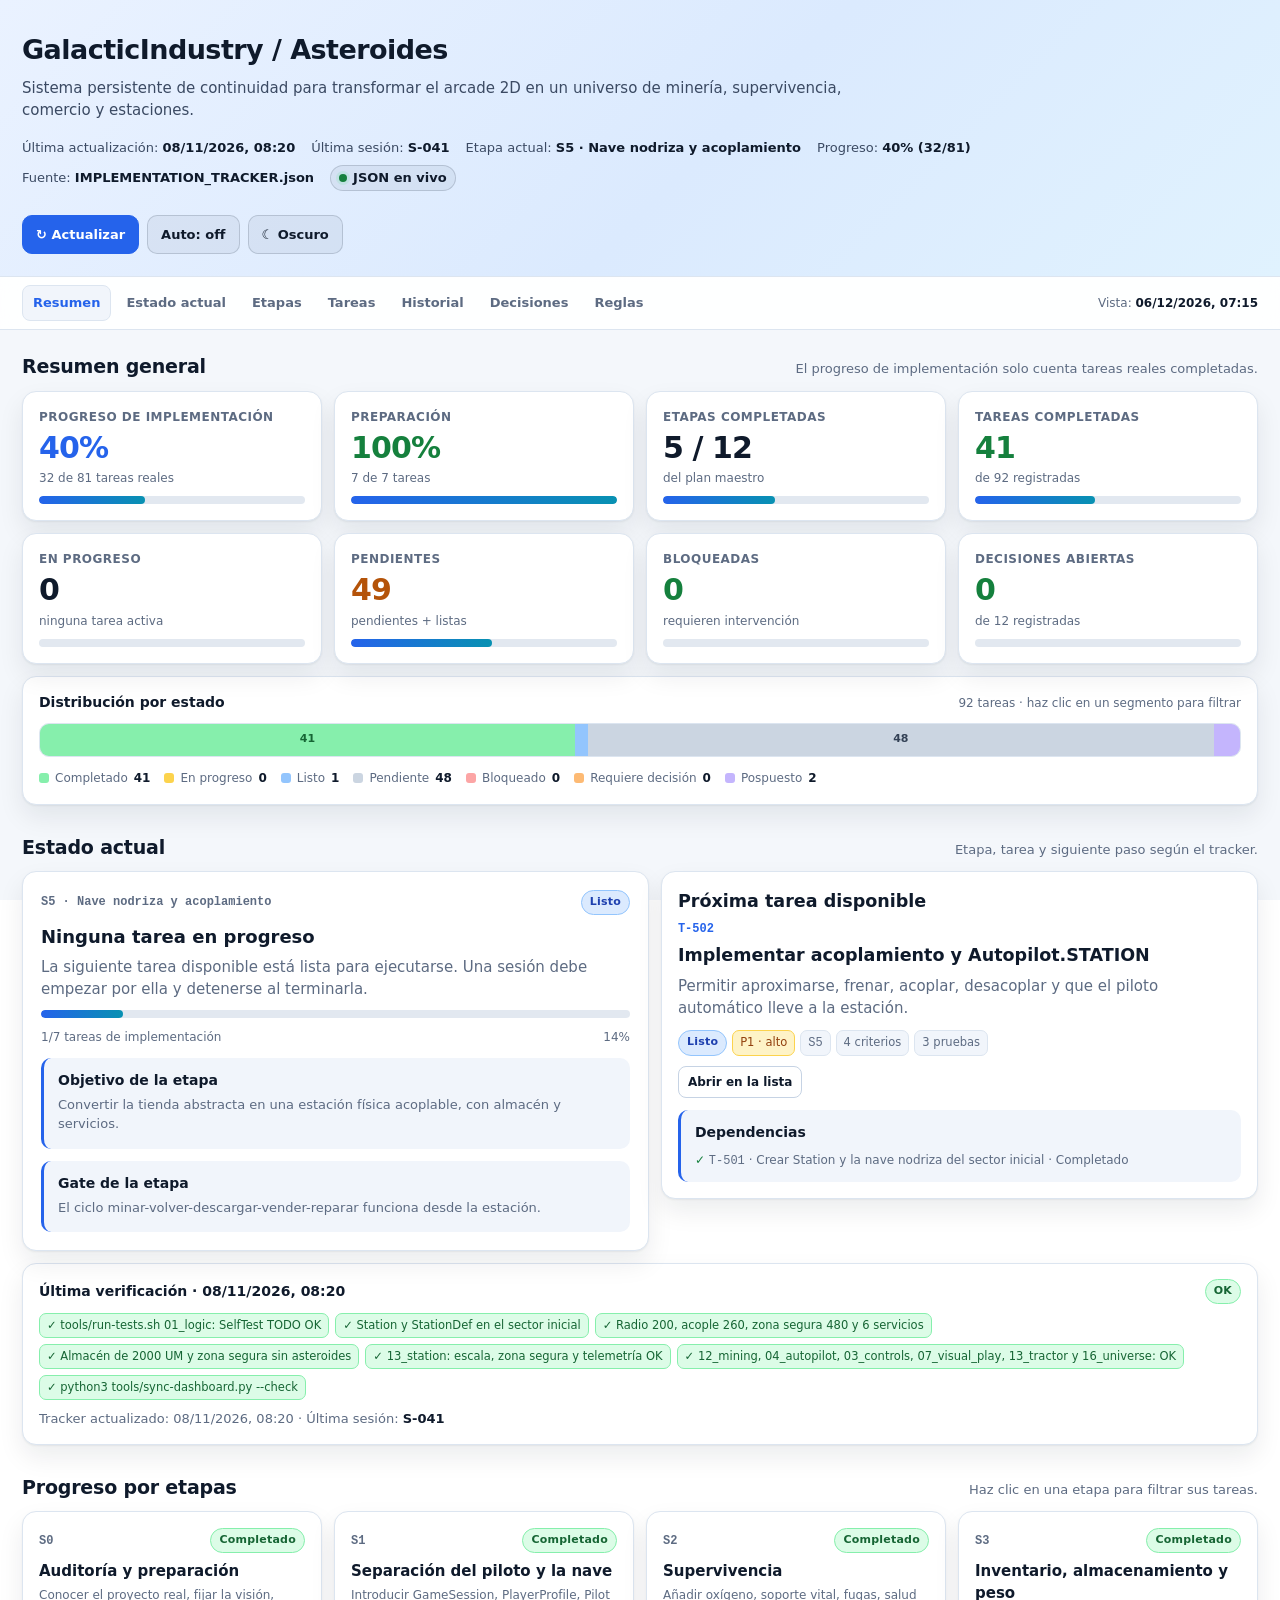
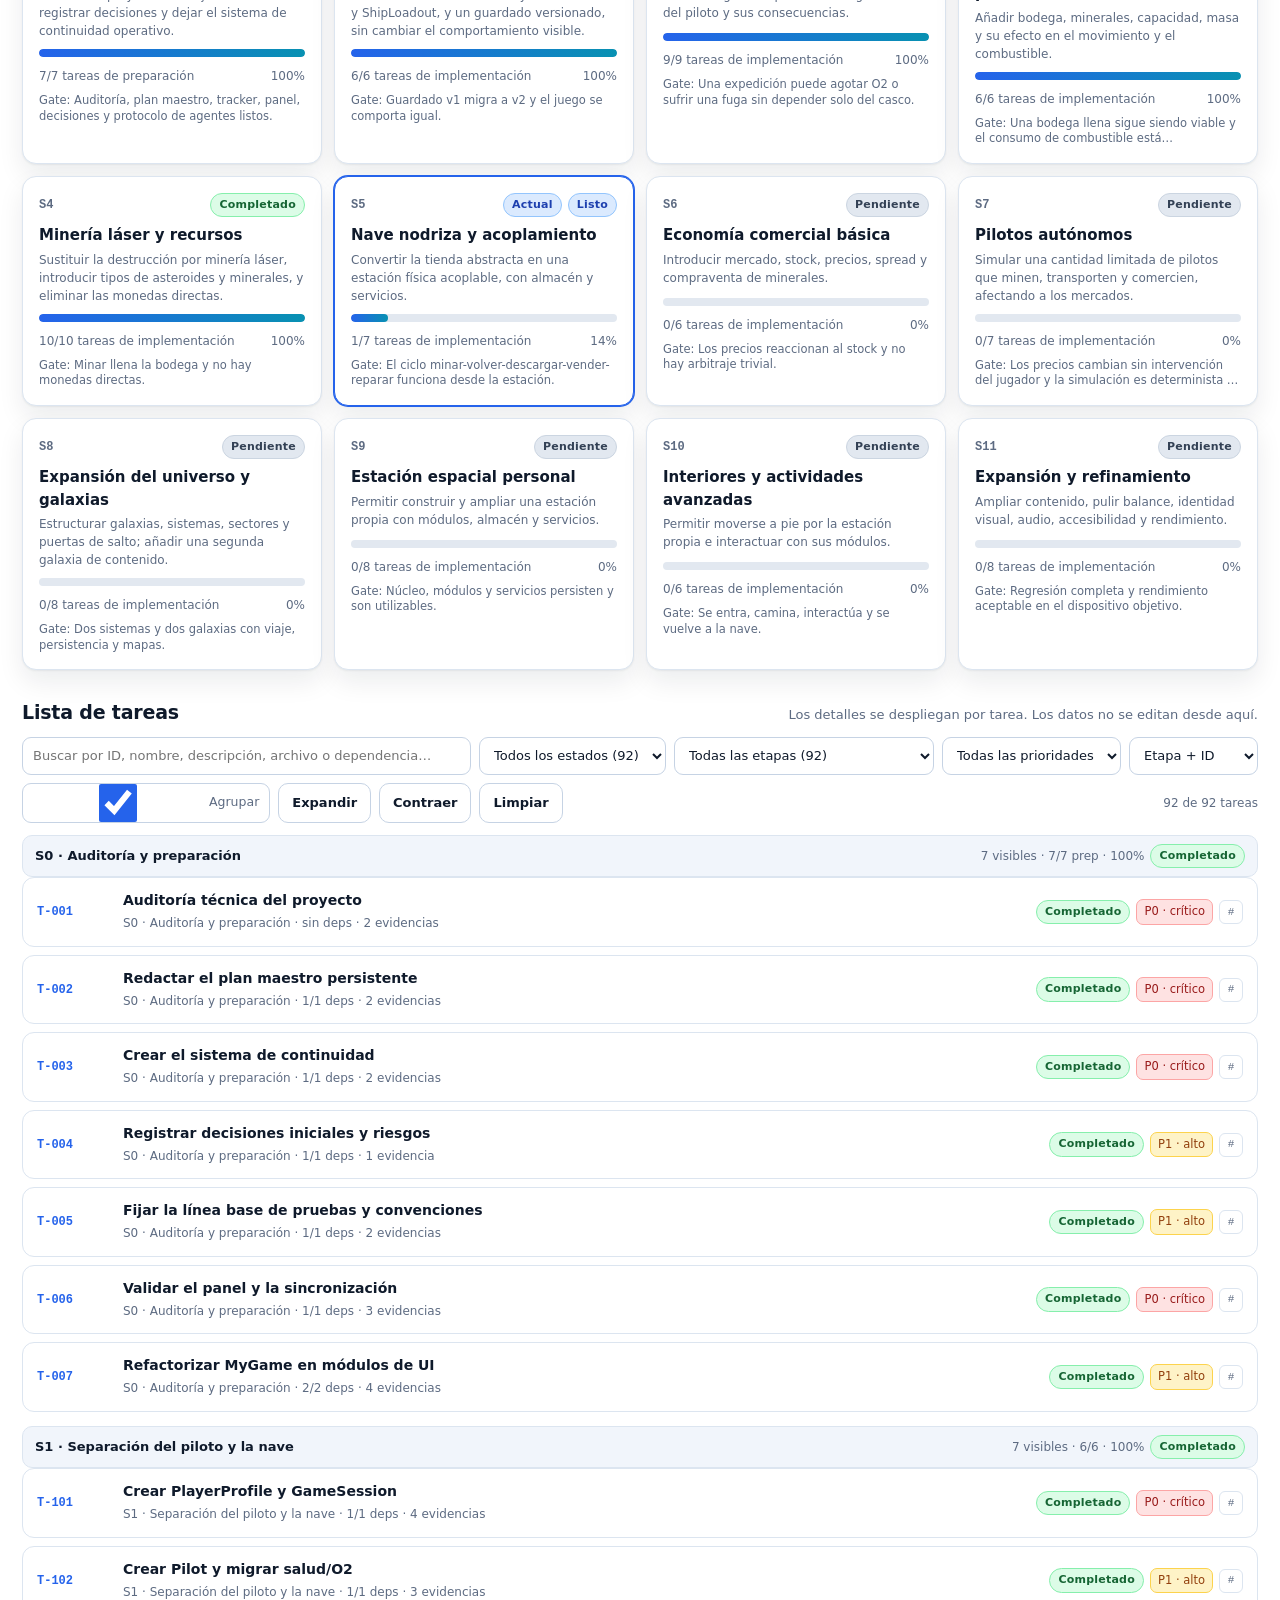
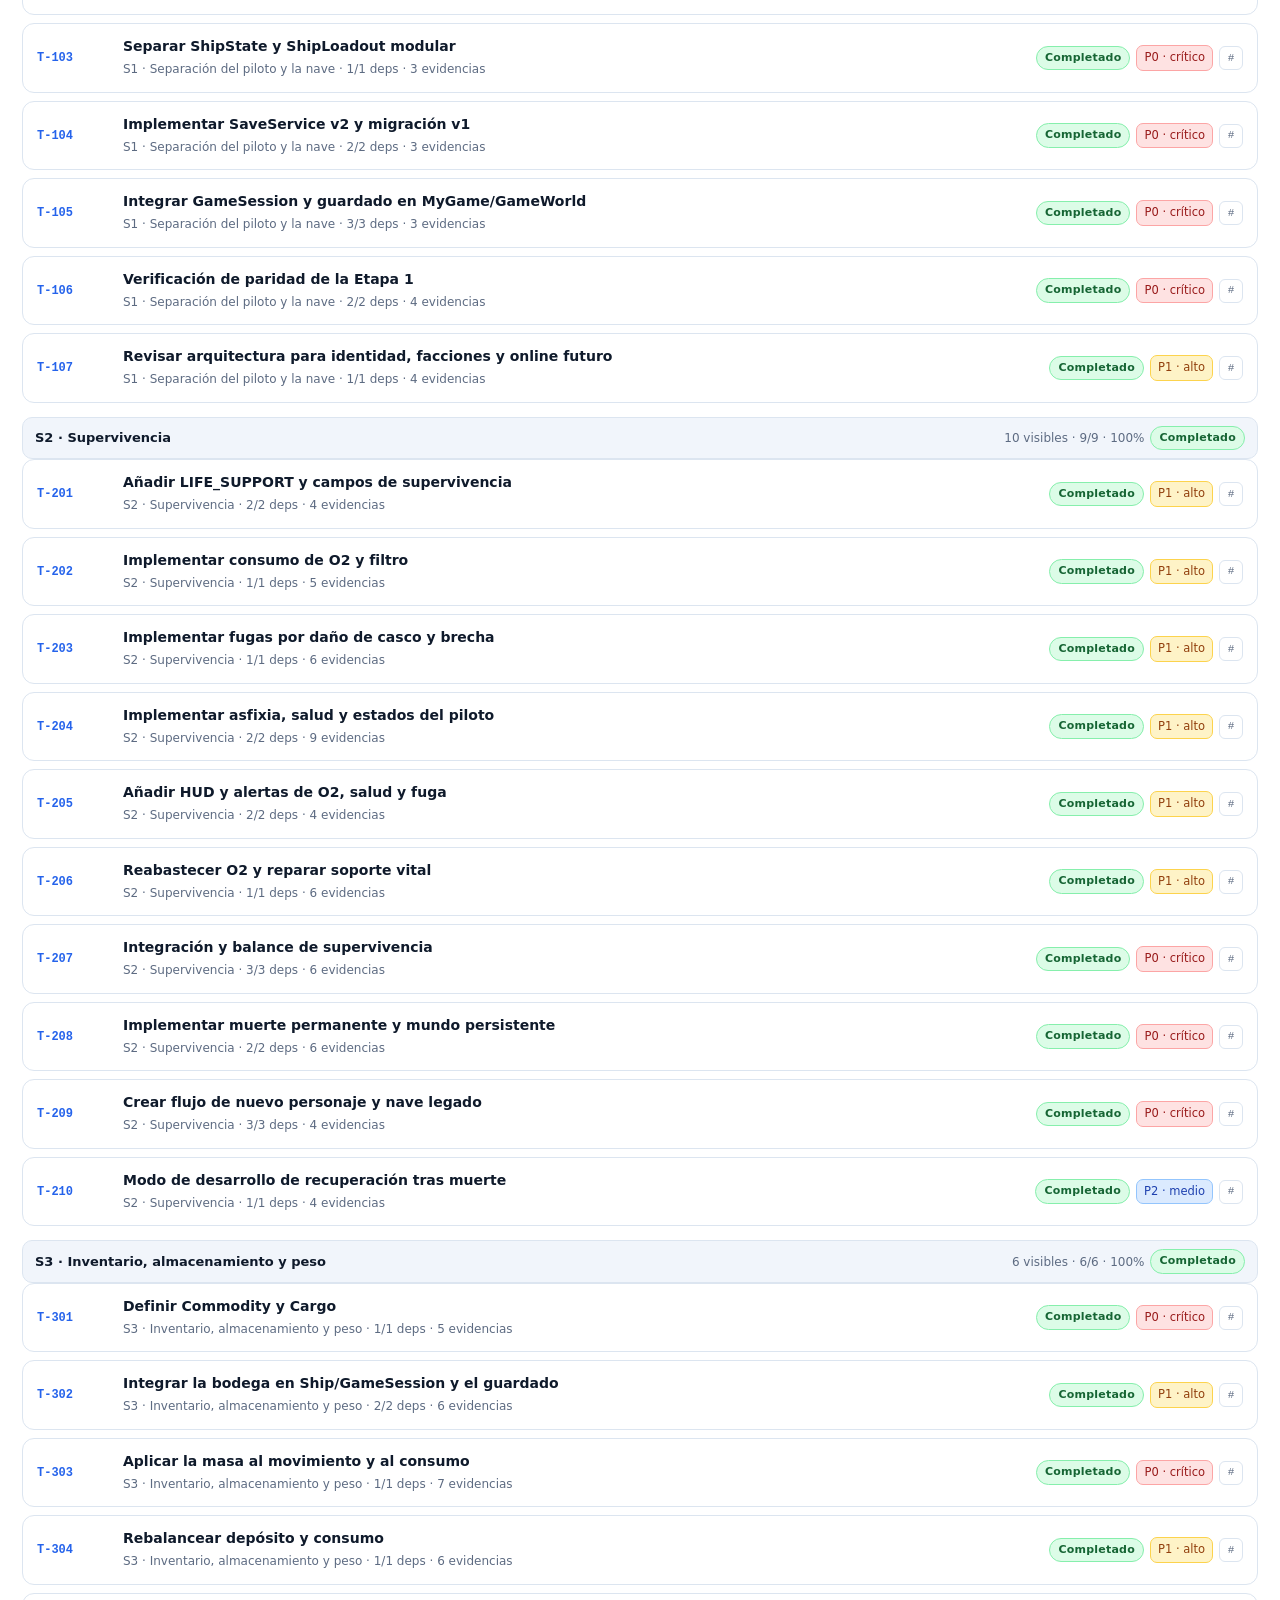
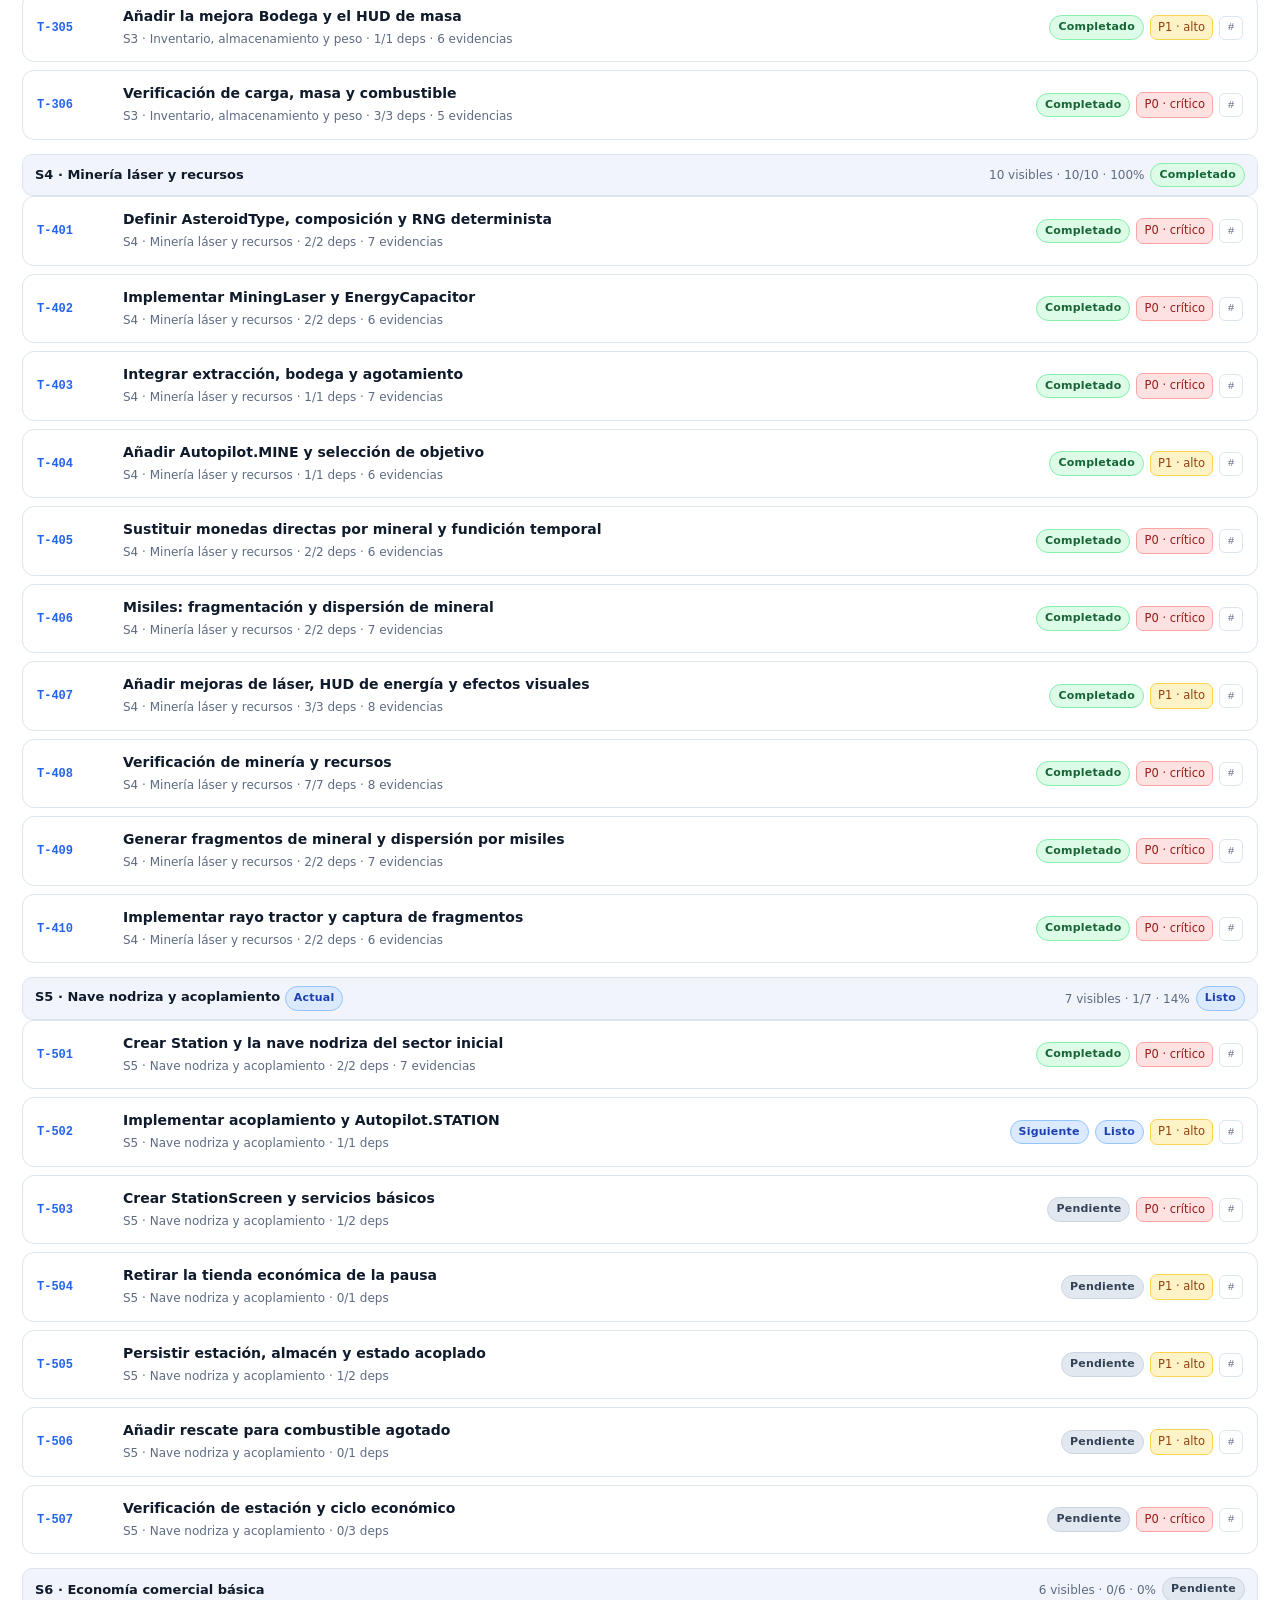
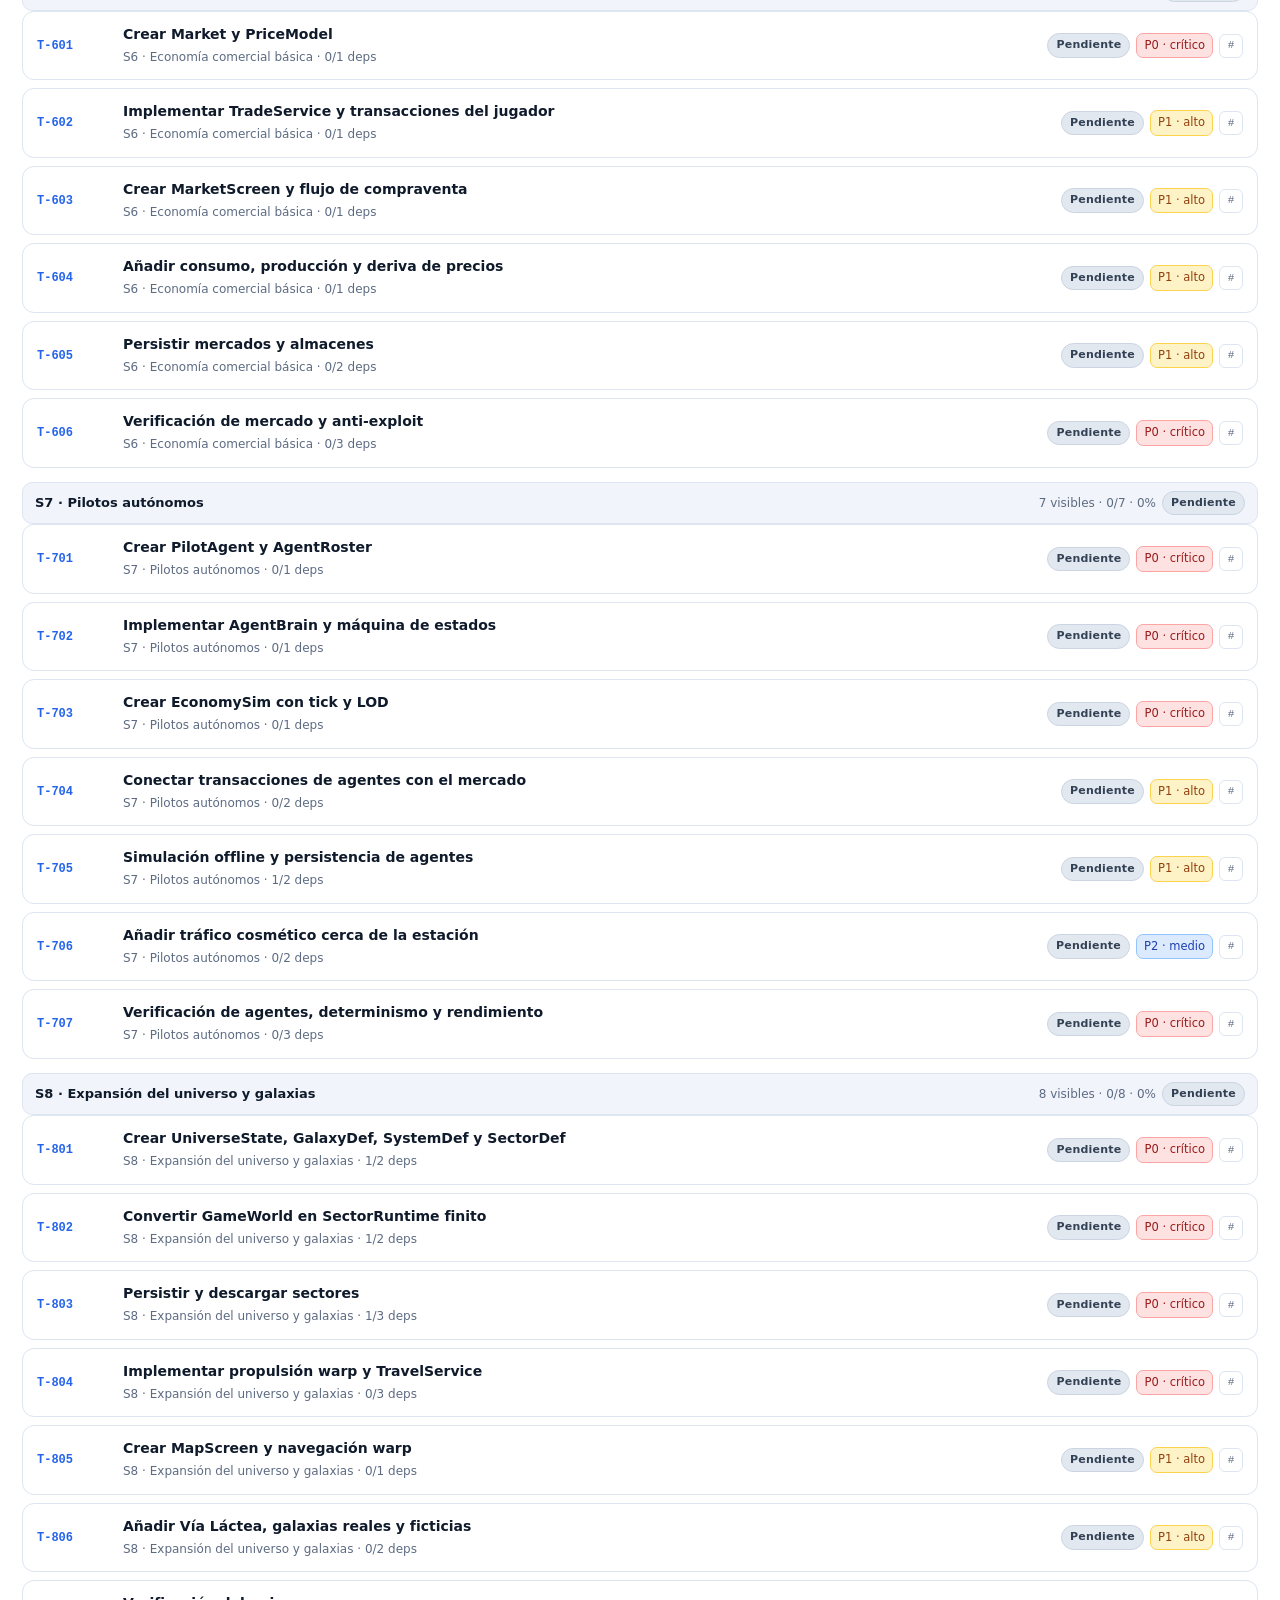
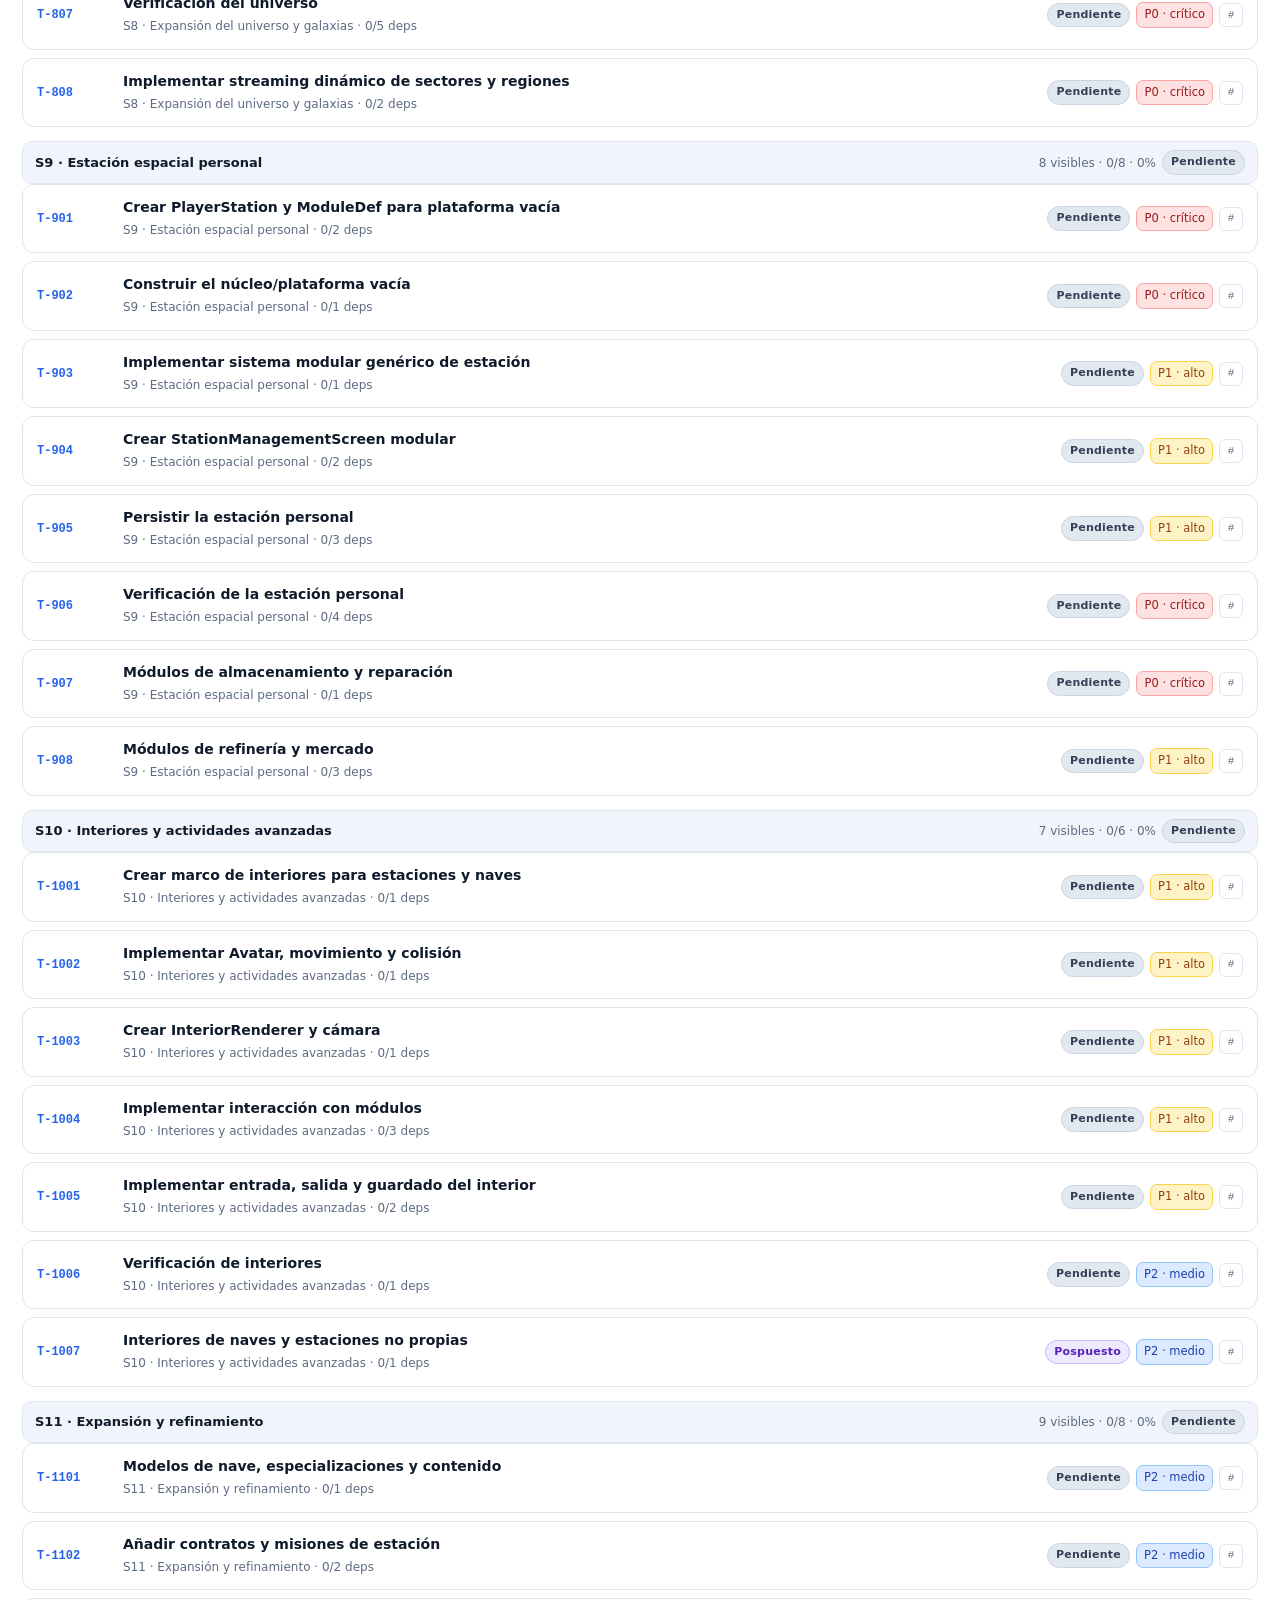
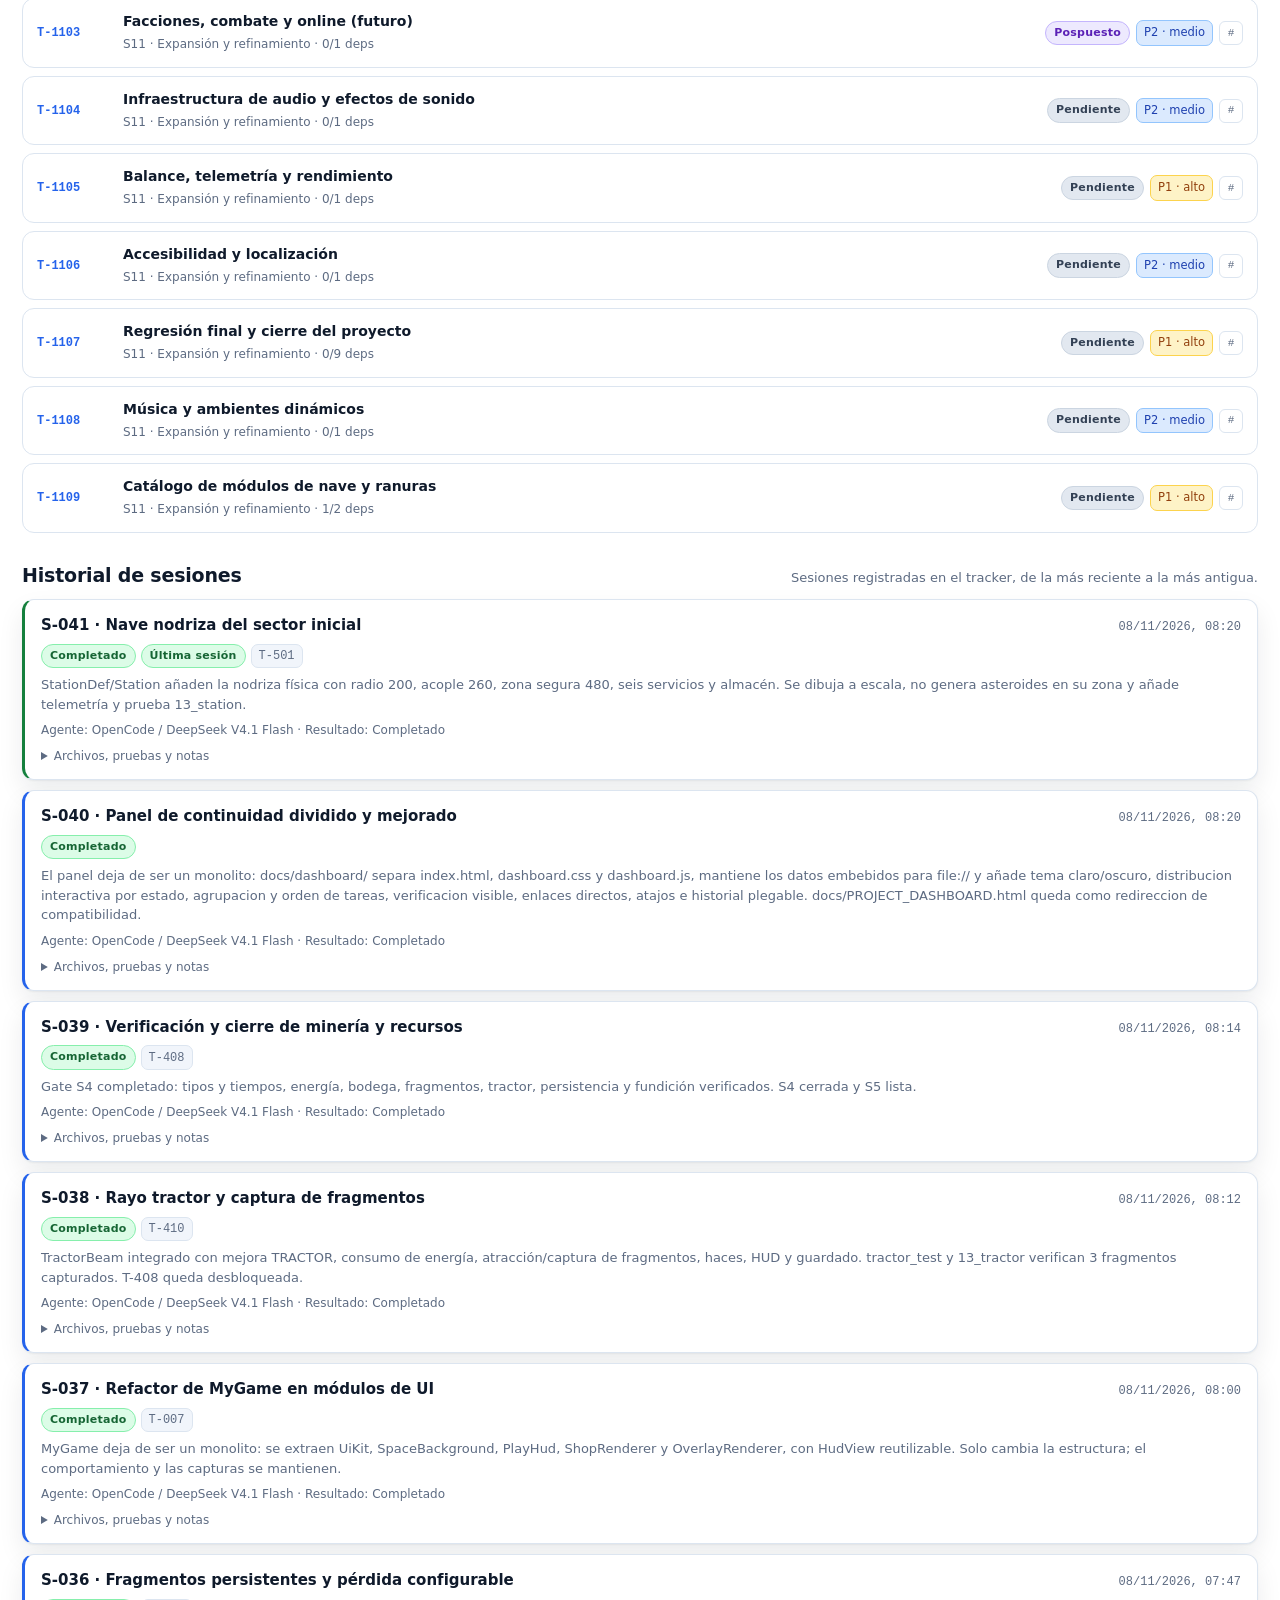
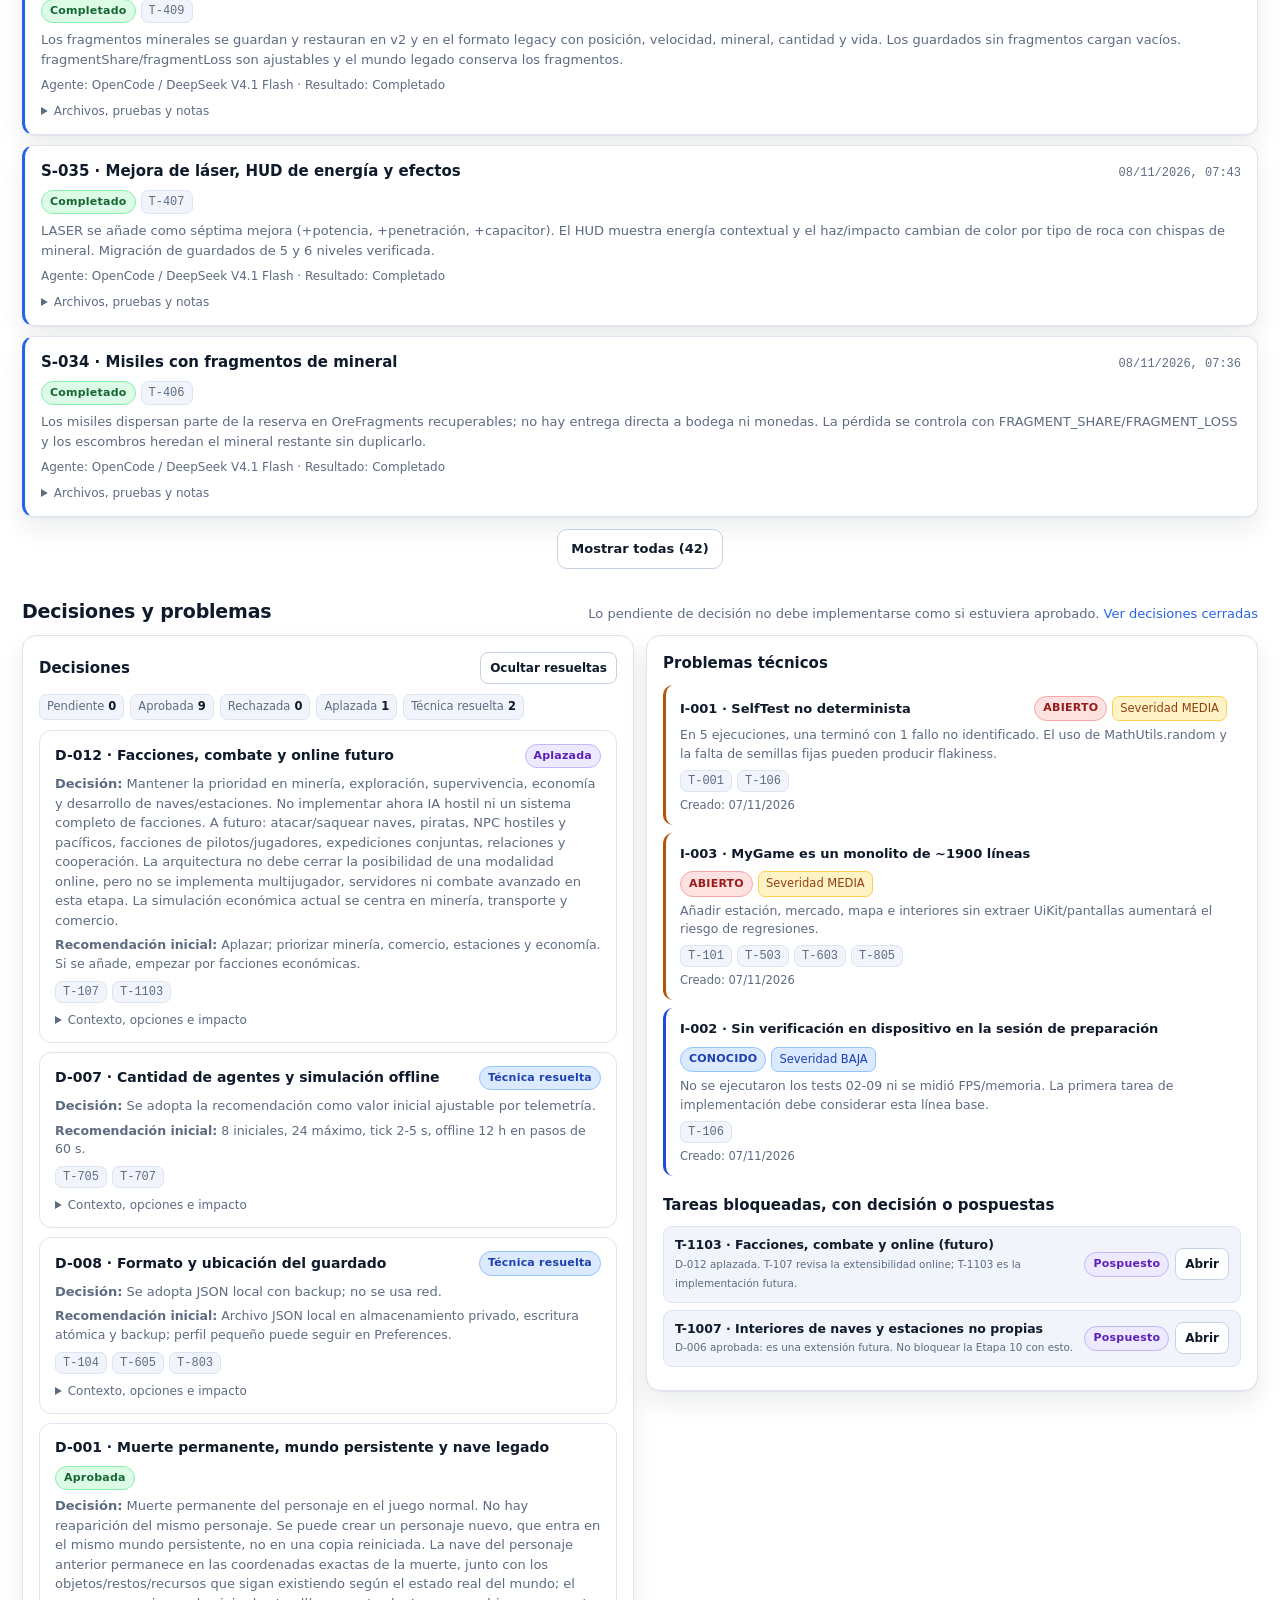
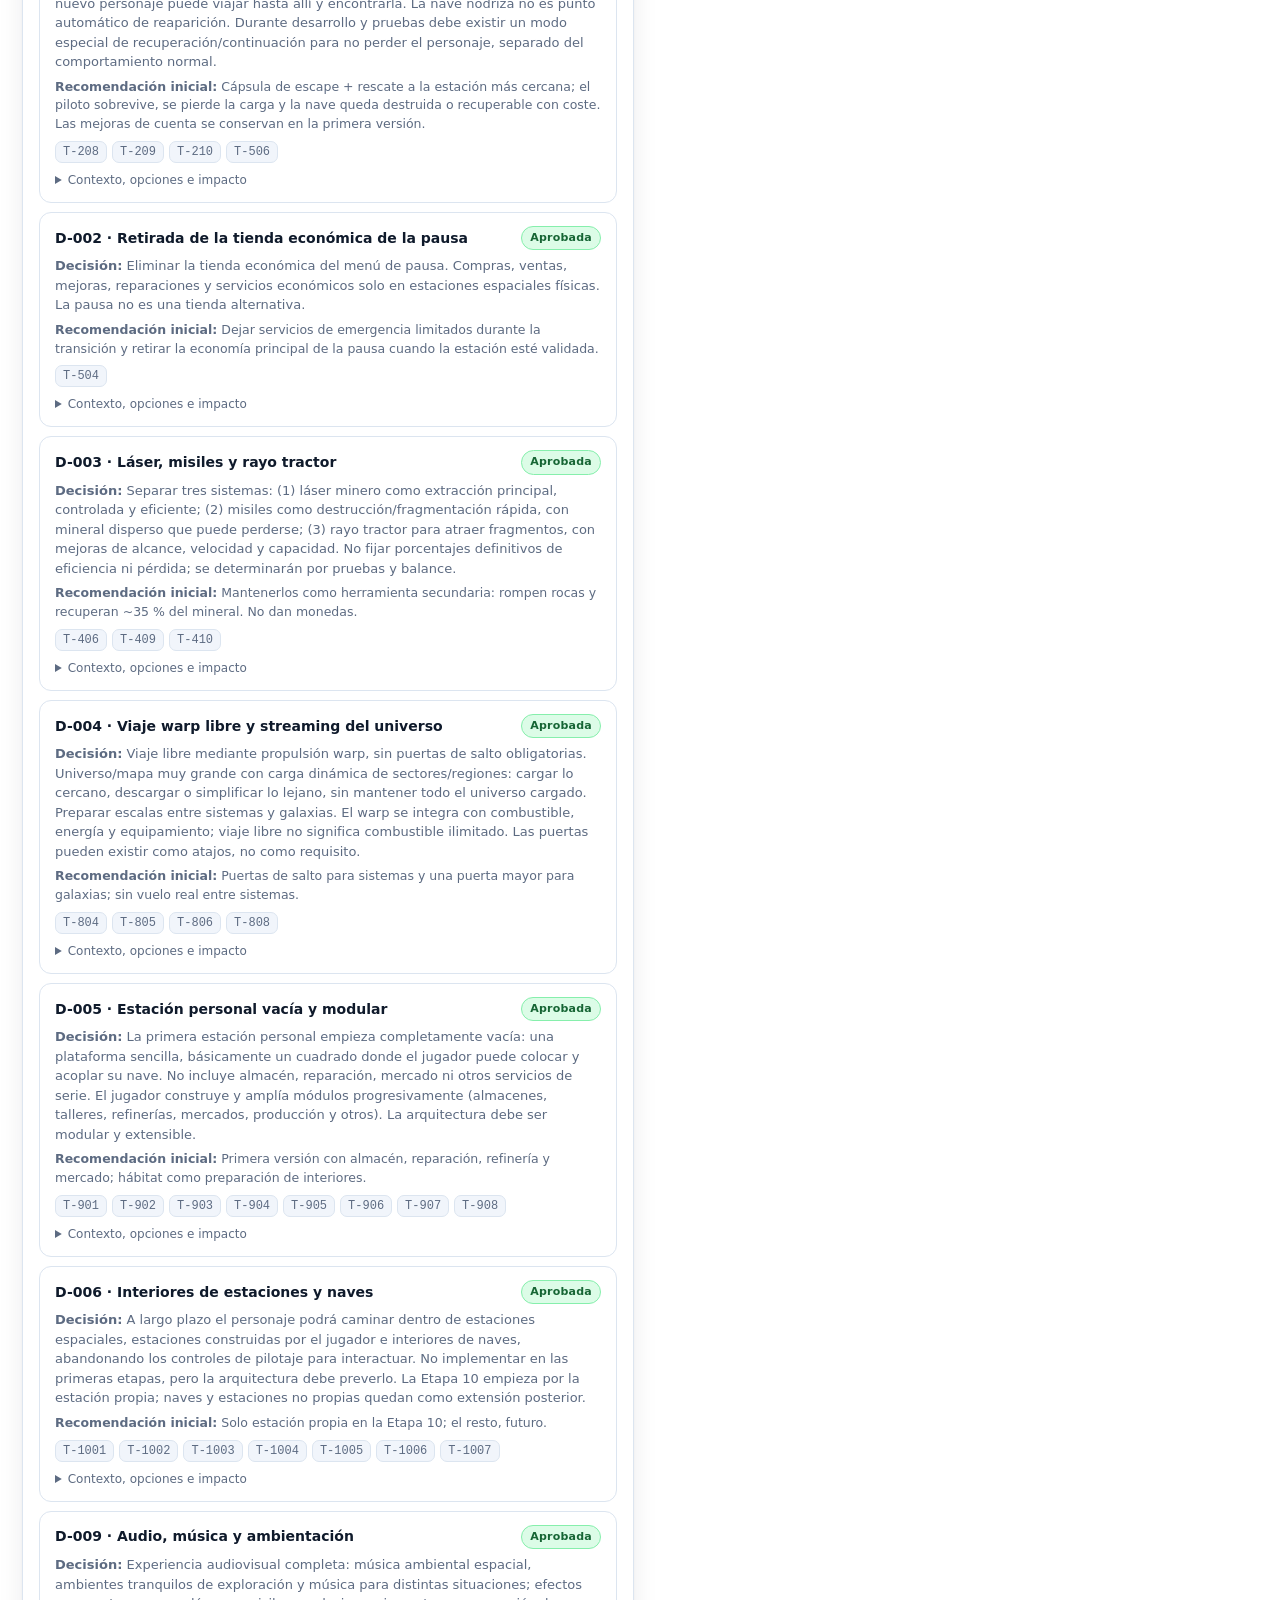
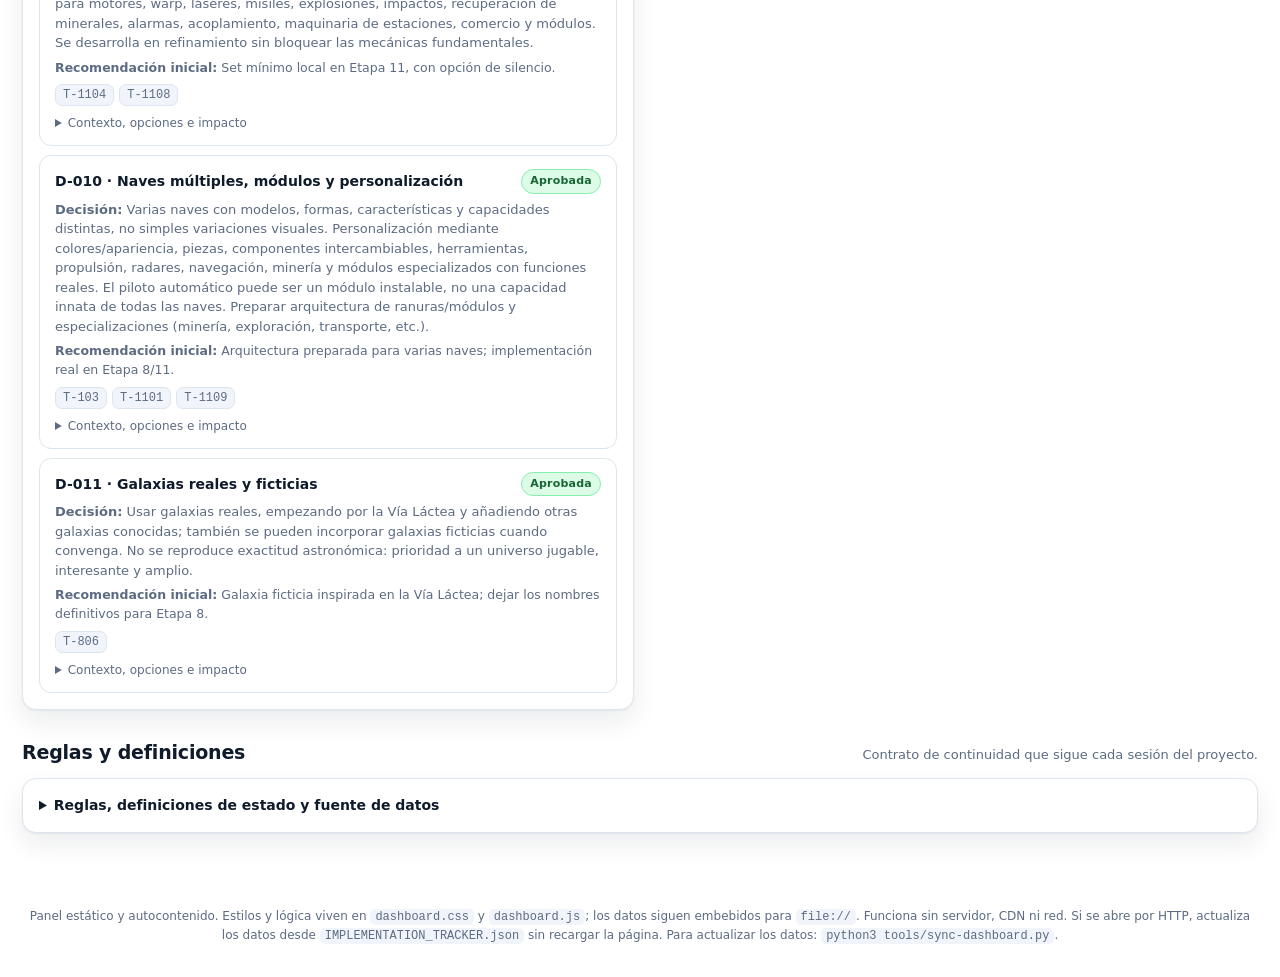
==== docs/dashboard/index.html @ a1977374 "docs: dividir y mejorar el panel de continuidad (S-040)" ====
<!DOCTYPE html>
<html lang="es" data-theme="dark">
<head>
<meta charset="utf-8">
<meta name="viewport" content="width=device-width, initial-scale=1">
<meta name="theme-color" content="#05070d">
<title>Panel de continuidad — GalacticIndustry</title>
  <script>
  (function () {
    try {
      var t = localStorage.getItem("gi-theme");
      if (!t && window.matchMedia) {
        t = window.matchMedia("(prefers-color-scheme: light)").matches ? "light" : "dark";
      }
      document.documentElement.setAttribute("data-theme", t || "dark");
    } catch (e) { /* sin almacenamiento: se queda el tema por defecto */ }
  })();
  </script>
  <link rel="stylesheet" href="dashboard.css">

</head>
<body>

<a class="skip-link" href="#resumen">Saltar al contenido</a>

<header class="top">
  <div class="wrap">
    <div class="top-row">
      <div class="brand">
        <h1 id="project-name">Panel de continuidad — GalacticIndustry</h1>
        <p id="project-description">Cargando datos del proyecto…</p>
        <div class="top-meta">
          <span>Última actualización: <strong id="last-updated">—</strong></span>
          <span>Última sesión: <strong id="last-session">—</strong></span>
          <span>Etapa actual: <strong id="top-stage">—</strong></span>
          <span>Progreso: <strong id="top-progress">—</strong></span>
          <span>Fuente: <strong>IMPLEMENTATION_TRACKER.json</strong></span>
          <span class="source-pill"><span class="dot" id="source-dot"></span><strong id="data-source">embebidos</strong></span>
        </div>
      </div>
      <div class="top-actions">
        <button class="btn primary" id="reload-btn" type="button" title="Vuelve a leer IMPLEMENTATION_TRACKER.json sin recargar la página">↻ Actualizar</button>
        <button class="btn" id="auto-btn" type="button" aria-pressed="false" title="Actualización automática cada 10 segundos">Auto: off</button>
        <button class="btn" id="theme-btn" type="button" aria-label="Cambiar a tema claro" aria-pressed="false">☀ Claro</button>
      </div>
    </div>
  </div>
</header>

<nav class="sticky" aria-label="Secciones del panel">
  <div class="wrap">
    <div class="links" id="nav-links">
      <a href="#resumen">Resumen</a>
      <a href="#estado">Estado actual</a>
      <a href="#etapas">Etapas</a>
      <a href="#tareas">Tareas</a>
      <a href="#historial">Historial</a>
      <a href="#decisiones">Decisiones</a>
      <a href="#reglas">Reglas</a>
    </div>
    <div class="nav-right">
      <span class="refresh-note">Vista: <strong id="view-time">—</strong></span>
    </div>
  </div>
</nav>

<main class="wrap" id="contenido">

  <section id="resumen">
    <div class="section-head">
      <h2>Resumen general</h2>
      <span class="hint">El progreso de implementación solo cuenta tareas reales completadas.</span>
    </div>
    <div class="grid cards-auto" id="summary-cards"></div>
    <div class="card distribution" id="status-distribution" aria-live="polite"></div>
  </section>

  <section id="estado">
    <div class="section-head">
      <h2>Estado actual</h2>
      <span class="hint">Etapa, tarea y siguiente paso según el tracker.</span>
    </div>
    <div class="status-current">
      <div class="card current-main" id="current-main"></div>
      <div class="card" id="next-main"></div>
    </div>
    <div class="card verification" id="verification"></div>
  </section>

  <section id="etapas">
    <div class="section-head">
      <h2>Progreso por etapas</h2>
      <span class="hint">Haz clic en una etapa para filtrar sus tareas.</span>
    </div>
    <div class="grid stage-grid" id="stage-grid"></div>
  </section>

  <section id="tareas">
    <div class="section-head">
      <h2>Lista de tareas</h2>
      <span class="hint">Los detalles se despliegan por tarea. Los datos no se editan desde aquí.</span>
    </div>
    <div class="toolbar">
      <input id="search" type="search" placeholder="Buscar por ID, nombre, descripción, archivo o dependencia…" autocomplete="off">
      <select id="status-filter" aria-label="Filtrar por estado"></select>
      <select id="stage-filter" aria-label="Filtrar por etapa"></select>
      <select id="priority-filter" aria-label="Filtrar por prioridad"></select>
      <select id="sort-filter" aria-label="Ordenar tareas">
        <option value="stage">Etapa + ID</option>
        <option value="id">ID</option>
        <option value="priority">Prioridad</option>
        <option value="status">Estado</option>
        <option value="updated">Actualización</option>
      </select>
      <label class="switch" title="Agrupa las tareas por etapa">
        <input type="checkbox" id="group-toggle" checked> Agrupar
      </label>
      <button class="btn ghost" id="expand-btn" type="button">Expandir</button>
      <button class="btn ghost" id="collapse-btn" type="button">Contraer</button>
      <button class="btn ghost" id="clear-btn" type="button">Limpiar</button>
      <span class="count" id="task-count"></span>
    </div>
    <div id="task-list"></div>
  </section>

  <section id="historial">
    <div class="section-head">
      <h2>Historial de sesiones</h2>
      <span class="hint">Sesiones registradas en el tracker, de la más reciente a la más antigua.</span>
    </div>
    <div class="history" id="history-list"></div>
    <div class="history-more" id="history-more"></div>
  </section>

  <section id="decisiones">
    <div class="section-head">
      <h2>Decisiones y problemas</h2>
      <span class="hint">Lo pendiente de decisión no debe implementarse como si estuviera aprobado. <a href="../PENDING_DECISIONS.md" target="_blank" rel="noopener">Ver decisiones cerradas</a></span>
    </div>
    <div class="grid cards-2">
      <div class="card">
        <div class="card-head">
          <h3>Decisiones</h3>
          <button class="btn ghost small" id="decisions-toggle" type="button">Ocultar resueltas</button>
        </div>
        <div class="decision-summary" id="decision-summary"></div>
        <div class="decision-list" id="decision-list"></div>
      </div>
      <div class="card">
        <h3 style="margin:0 0 10px;font-size:15px">Problemas técnicos</h3>
        <div id="issue-list"></div>
        <h3 style="margin:18px 0 10px;font-size:15px">Tareas bloqueadas, con decisión o pospuestas</h3>
        <div id="blocked-list"></div>
      </div>
    </div>
  </section>

  <section id="reglas">
    <div class="section-head">
      <h2>Reglas y definiciones</h2>
      <span class="hint">Contrato de continuidad que sigue cada sesión del proyecto.</span>
    </div>
    <details class="card rules" id="rules-card">
      <summary>Reglas, definiciones de estado y fuente de datos</summary>
      <div class="rules-body" id="rules-body"></div>
    </details>
  </section>

</main>

<footer>
  <div class="wrap">
    Panel estático y autocontenido. Estilos y lógica viven en <code>dashboard.css</code> y <code>dashboard.js</code>; los datos siguen embebidos para <code>file://</code>. Funciona sin servidor, CDN ni red. Si se abre por HTTP, actualiza los datos desde <code>IMPLEMENTATION_TRACKER.json</code> sin recargar la página.
    Para actualizar los datos: <code>python3 tools/sync-dashboard.py</code>.
  </div>
</footer>

<div class="toast" id="toast" role="status" aria-live="polite"></div>
<button class="to-top" id="to-top" type="button" aria-label="Volver arriba" title="Volver arriba">↑</button>
<noscript>Este panel necesita JavaScript local para mostrar el estado. No usa red.</noscript>

<!-- TRACKER_DATA_START -->
<script id="tracker-data" type="application/json">
{
  "meta": {
    "schemaVersion": 1,
    "project": "GalacticIndustry",
    "displayName": "GalacticIndustry / Asteroides",
    "description": "Sistema persistente de continuidad para transformar el arcade 2D en un universo de minería, supervivencia, comercio y estaciones.",
    "lastUpdated": "2026-11-08T02:20:00-06:00",
    "lastSessionId": "S-041",
    "lastVerification": {
      "date": "2026-11-08T02:20:00-06:00",
      "result": "OK",
      "checks": [
        "tools/run-tests.sh 01_logic: SelfTest TODO OK",
        "Station y StationDef en el sector inicial",
        "Radio 200, acople 260, zona segura 480 y 6 servicios",
        "Almacén de 2000 UM y zona segura sin asteroides",
        "13_station: escala, zona segura y telemetría OK",
        "12_mining, 04_autopilot, 03_controls, 07_visual_play, 13_tractor y 16_universe: OK",
        "python3 tools/sync-dashboard.py --check"
      ]
    },
    "currentStageId": "S5",
    "currentTaskId": null,
    "nextTaskId": "T-502",
    "preparationComplete": true,
    "implementationStarted": true,
    "progressDefinition": "Se calcula solo con tareas category=implementation y countsForProgress=true en estado COMPLETADO. Las tareas de preparación no cuentan como implementación del juego.",
    "oneTaskPerSession": true,
    "statusSource": "Este JSON es la fuente canónica. El HTML contiene una copia integrada para funcionar con file://.",
    "rules": [
      "Una tarea por sesión.",
      "No marcar COMPLETADO sin verificar criterios y pruebas.",
      "No cambiar IDs existentes.",
      "No eliminar tareas o etapas silenciosamente.",
      "Actualizar JSON, log, decisiones y HTML al terminar.",
      "Si una tarea queda EN_PROGRESO, la siguiente sesión debe recuperarla antes de empezar otra.",
      "Al añadir tareas, actualizar taskCount e implementationTaskCount de la etapa."
    ]
  },
  "statusDefinitions": {
    "PENDIENTE": {
      "label": "Pendiente",
      "description": "Todavía no se ha iniciado o no cumple sus dependencias."
    },
    "LISTO": {
      "label": "Listo",
      "description": "Todas sus dependencias están completadas y puede ejecutarse."
    },
    "EN_PROGRESO": {
      "label": "En progreso",
      "description": "Un agente está trabajando en ella. Si la sesión se interrumpe, debe recuperarse."
    },
    "COMPLETADO": {
      "label": "Completado",
      "description": "Implementada, probada y con criterios de aceptación verificados."
    },
    "BLOQUEADO": {
      "label": "Bloqueado",
      "description": "Existe un problema técnico o una dependencia que impide continuar."
    },
    "POSPUESTO": {
      "label": "Pospuesto",
      "description": "Se decidió conscientemente dejarla para más adelante."
    },
    "REQUIERE_DECISION": {
      "label": "Requiere decisión",
      "description": "Necesita una decisión del usuario antes de implementarse o completarse."
    }
  },
  "stages": [
    {
      "id": "S0",
      "order": 0,
      "name": "Auditoría y preparación",
      "status": "COMPLETADO",
      "type": "preparation",
      "objective": "Conocer el proyecto real, fijar la visión, registrar decisiones y dejar el sistema de continuidad operativo.",
      "gate": "Auditoría, plan maestro, tracker, panel, decisiones y protocolo de agentes listos.",
      "taskCount": 7,
      "implementationTaskCount": 0
    },
    {
      "id": "S1",
      "order": 1,
      "name": "Separación del piloto y la nave",
      "status": "COMPLETADO",
      "type": "implementation",
      "objective": "Introducir GameSession, PlayerProfile, Pilot y ShipLoadout, y un guardado versionado, sin cambiar el comportamiento visible.",
      "gate": "Guardado v1 migra a v2 y el juego se comporta igual.",
      "taskCount": 7,
      "implementationTaskCount": 6
    },
    {
      "id": "S2",
      "order": 2,
      "name": "Supervivencia",
      "status": "COMPLETADO",
      "type": "implementation",
      "objective": "Añadir oxígeno, soporte vital, fugas, salud del piloto y sus consecuencias.",
      "gate": "Una expedición puede agotar O2 o sufrir una fuga sin depender solo del casco.",
      "taskCount": 10,
      "implementationTaskCount": 9
    },
    {
      "id": "S3",
      "order": 3,
      "name": "Inventario, almacenamiento y peso",
      "status": "COMPLETADO",
      "type": "implementation",
      "objective": "Añadir bodega, minerales, capacidad, masa y su efecto en el movimiento y el combustible.",
      "gate": "Una bodega llena sigue siendo viable y el consumo de combustible está rebalanceado.",
      "taskCount": 6,
      "implementationTaskCount": 6
    },
    {
      "id": "S4",
      "order": 4,
      "name": "Minería láser y recursos",
      "status": "COMPLETADO",
      "type": "implementation",
      "objective": "Sustituir la destrucción por minería láser, introducir tipos de asteroides y minerales, y eliminar las monedas directas.",
      "gate": "Minar llena la bodega y no hay monedas directas.",
      "taskCount": 10,
      "implementationTaskCount": 10
    },
    {
      "id": "S5",
      "order": 5,
      "name": "Nave nodriza y acoplamiento",
      "status": "LISTO",
      "type": "implementation",
      "objective": "Convertir la tienda abstracta en una estación física acoplable, con almacén y servicios.",
      "gate": "El ciclo minar-volver-descargar-vender-reparar funciona desde la estación.",
      "taskCount": 7,
      "implementationTaskCount": 7
    },
    {
      "id": "S6",
      "order": 6,
      "name": "Economía comercial básica",
      "status": "PENDIENTE",
      "type": "implementation",
      "objective": "Introducir mercado, stock, precios, spread y compraventa de minerales.",
      "gate": "Los precios reaccionan al stock y no hay arbitraje trivial.",
      "taskCount": 6,
      "implementationTaskCount": 6
    },
    {
      "id": "S7",
      "order": 7,
      "name": "Pilotos autónomos",
      "status": "PENDIENTE",
      "type": "implementation",
      "objective": "Simular una cantidad limitada de pilotos que minen, transporten y comercien, afectando a los mercados.",
      "gate": "Los precios cambian sin intervención del jugador y la simulación es determinista y ligera.",
      "taskCount": 7,
      "implementationTaskCount": 7
    },
    {
      "id": "S8",
      "order": 8,
      "name": "Expansión del universo y galaxias",
      "status": "PENDIENTE",
      "type": "implementation",
      "objective": "Estructurar galaxias, sistemas, sectores y puertas de salto; añadir una segunda galaxia de contenido.",
      "gate": "Dos sistemas y dos galaxias con viaje, persistencia y mapas.",
      "taskCount": 8,
      "implementationTaskCount": 8
    },
    {
      "id": "S9",
      "order": 9,
      "name": "Estación espacial personal",
      "status": "PENDIENTE",
      "type": "implementation",
      "objective": "Permitir construir y ampliar una estación propia con módulos, almacén y servicios.",
      "gate": "Núcleo, módulos y servicios persisten y son utilizables.",
      "taskCount": 8,
      "implementationTaskCount": 8
    },
    {
      "id": "S10",
      "order": 10,
      "name": "Interiores y actividades avanzadas",
      "status": "PENDIENTE",
      "type": "implementation",
      "objective": "Permitir moverse a pie por la estación propia e interactuar con sus módulos.",
      "gate": "Se entra, camina, interactúa y se vuelve a la nave.",
      "taskCount": 7,
      "implementationTaskCount": 6
    },
    {
      "id": "S11",
      "order": 11,
      "name": "Expansión y refinamiento",
      "status": "PENDIENTE",
      "type": "implementation",
      "objective": "Ampliar contenido, pulir balance, identidad visual, audio, accesibilidad y rendimiento.",
      "gate": "Regresión completa y rendimiento aceptable en el dispositivo objetivo.",
      "taskCount": 9,
      "implementationTaskCount": 8
    }
  ],
  "tasks": [
    {
      "id": "T-001",
      "stageId": "S0",
      "title": "Auditoría técnica del proyecto",
      "description": "Leer el código real, documentar clases, sistemas, fórmulas, estados, guardado, tests y limitaciones; distinguir lo existente de lo deseado.",
      "category": "preparation",
      "priority": "P0",
      "status": "COMPLETADO",
      "countsForProgress": false,
      "dependencies": [],
      "decisionIds": [],
      "files": [
        "AGENTS.md",
        "docs/arquitectura.md",
        "docs/build.md",
        "docs/pruebas.md",
        "docs/convenciones.md",
        "src/com/example/codegame/*.java",
        "tools/tests/*"
      ],
      "acceptanceCriteria": [
        "Inventario de clases y responsabilidades.",
        "Matriz existente/parcial/ausente.",
        "Fórmulas y valores actuales registrados.",
        "Riesgos y deudas técnicas identificados.",
        "Lo no verificado declarado explícitamente."
      ],
      "tests": [
        "Lectura completa del código propio.",
        "SelfTest ejecutado 5 veces: 4 TODO OK y 1 fallo esporádico no reproducido.",
        "No se ejecutaron los tests de dispositivo 02-09."
      ],
      "technicalNotes": "Base: commit a0b0ba4 más los cambios locales del árbol de trabajo. El fallo esporádico obliga a fijar semillas en las pruebas.",
      "executionLog": [
        {
          "sessionId": "S-000",
          "date": "2026-11-07T22:06:00-06:00",
          "agent": "OpenCode - preparación",
          "status": "COMPLETADO",
          "summary": "Auditoría del estado real y línea base.",
          "files": [],
          "tests": [],
          "outcome": "Completado"
        }
      ],
      "evidence": [
        "docs/MASTER_PLAN.md (auditoría)",
        "docs/IMPLEMENTATION_LOG.md S-000"
      ],
      "createdAt": "2026-11-07",
      "updatedAt": "2026-11-07"
    },
    {
      "id": "T-002",
      "stageId": "S0",
      "title": "Redactar el plan maestro persistente",
      "description": "Convertir la visión y la auditoría en un documento permanente con arquitectura, etapas, fórmulas y criterios.",
      "category": "preparation",
      "priority": "P0",
      "status": "COMPLETADO",
      "countsForProgress": false,
      "dependencies": [
        "T-001"
      ],
      "decisionIds": [],
      "files": [
        "docs/MASTER_PLAN.md",
        "docs/DECISIONS.md"
      ],
      "acceptanceCriteria": [
        "Plan maestro guardado en docs/MASTER_PLAN.md.",
        "Etapas, dependencias y criterios generales definidos.",
        "Fórmulas y parámetros iniciales documentados.",
        "Decisiones pendientes separadas de los requisitos aprobados."
      ],
      "tests": [
        "Revisión documental",
        "Comprobación de enlaces y rutas"
      ],
      "technicalNotes": "El plan es la visión estable; el tracker es la ejecución granular.",
      "executionLog": [
        {
          "sessionId": "S-000",
          "date": "2026-11-07T22:06:00-06:00",
          "agent": "OpenCode - preparación",
          "status": "COMPLETADO",
          "summary": "Plan maestro persistente redactado.",
          "files": [],
          "tests": [],
          "outcome": "Completado"
        }
      ],
      "evidence": [
        "docs/MASTER_PLAN.md",
        "docs/DECISIONS.md"
      ],
      "createdAt": "2026-11-07",
      "updatedAt": "2026-11-07"
    },
    {
      "id": "T-003",
      "stageId": "S0",
      "title": "Crear el sistema de continuidad",
      "description": "Crear AGENTS.md, tracker JSON, log, decisiones, panel HTML y herramienta de sincronización, sin tocar mecánicas del juego.",
      "category": "preparation",
      "priority": "P0",
      "status": "COMPLETADO",
      "countsForProgress": false,
      "dependencies": [
        "T-002"
      ],
      "decisionIds": [],
      "files": [
        "AGENTS.md",
        "docs/IMPLEMENTATION_TRACKER.json",
        "docs/IMPLEMENTATION_LOG.md",
        "docs/DECISIONS.md",
        "docs/PROJECT_DASHBOARD.html",
        "tools/sync-dashboard.py"
      ],
      "acceptanceCriteria": [
        "Cualquier agente puede identificar la siguiente tarea leyendo AGENTS.md.",
        "El tracker tiene IDs únicos, dependencias y estados.",
        "El panel funciona con file:// y datos integrados.",
        "Existe un procedimiento de recuperación para tareas EN_PROGRESO.",
        "No se modificó ninguna mecánica del juego."
      ],
      "tests": [
        "python3 tools/sync-dashboard.py --check",
        "Validación de JSON y dependencias",
        "Apertura estructural del HTML sin servidor"
      ],
      "technicalNotes": "La infraestructura es la única implementación de esta sesión.",
      "executionLog": [
        {
          "sessionId": "S-001",
          "date": "2026-11-07T22:06:00-06:00",
          "agent": "OpenCode - preparación",
          "status": "COMPLETADO",
          "summary": "Infraestructura de continuidad creada.",
          "files": [],
          "tests": [],
          "outcome": "Completado"
        },
        {
          "sessionId": "S-002",
          "date": "2026-11-07T22:15:00-06:00",
          "agent": "OpenCode / DeepSeek V4.1 Flash",
          "status": "COMPLETADO",
          "summary": "Pendientes consolidados en docs/PENDING_DECISIONS.md y panel abierto en Brave.",
          "files": [
            "docs/PENDING_DECISIONS.md"
          ],
          "tests": [
            "python3 tools/sync-dashboard.py --check",
            "Brave file://"
          ],
          "outcome": "Completado"
        }
      ],
      "evidence": [
        "docs/PROJECT_DASHBOARD.html",
        "python3 tools/sync-dashboard.py --check"
      ],
      "createdAt": "2026-11-07",
      "updatedAt": "2026-11-07T22:15:00-06:00"
    },
    {
      "id": "T-004",
      "stageId": "S0",
      "title": "Registrar decisiones iniciales y riesgos",
      "description": "Documentar las decisiones de producto pendientes y las decisiones técnicas ya resueltas por la arquitectura.",
      "category": "preparation",
      "priority": "P1",
      "status": "COMPLETADO",
      "countsForProgress": false,
      "dependencies": [
        "T-002"
      ],
      "decisionIds": [],
      "files": [
        "docs/DECISIONS.md",
        "docs/IMPLEMENTATION_TRACKER.json"
      ],
      "acceptanceCriteria": [
        "Cada decisión tiene ID, contexto, opciones, recomendación y tareas afectadas.",
        "Las propuestas no se presentan como requisitos aprobados.",
        "Los riesgos principales están registrados."
      ],
      "tests": [
        "Revisión cruzada con el tracker"
      ],
      "technicalNotes": "Las decisiones técnicas de bajo nivel pueden resolverse en la tarea; las de producto requieren usuario.",
      "executionLog": [
        {
          "sessionId": "S-000",
          "date": "2026-11-07T22:06:00-06:00",
          "agent": "OpenCode - preparación",
          "status": "COMPLETADO",
          "summary": "Decisiones y riesgos iniciales registrados.",
          "files": [],
          "tests": [],
          "outcome": "Completado"
        }
      ],
      "evidence": [
        "docs/DECISIONS.md"
      ],
      "createdAt": "2026-11-07",
      "updatedAt": "2026-11-07"
    },
    {
      "id": "T-005",
      "stageId": "S0",
      "title": "Fijar la línea base de pruebas y convenciones",
      "description": "Registrar cómo se construye, cómo se prueba y qué invariantes no se deben romper.",
      "category": "preparation",
      "priority": "P1",
      "status": "COMPLETADO",
      "countsForProgress": false,
      "dependencies": [
        "T-001"
      ],
      "decisionIds": [],
      "files": [
        "docs/pruebas.md",
        "docs/convenciones.md",
        "SelfTest.java",
        "tools/run-tests.sh"
      ],
      "acceptanceCriteria": [
        "Comandos de build y test documentados.",
        "Invariantes de render y economía registrados.",
        "Se conoce la diferencia entre pruebas de lógica y de dispositivo.",
        "La flakiness observada queda registrada."
      ],
      "tests": [
        "SelfTest",
        "Revisión de docs/pruebas.md"
      ],
      "technicalNotes": "No se ejecutaron tests de dispositivo en la sesión de preparación.",
      "executionLog": [
        {
          "sessionId": "S-000",
          "date": "2026-11-07T22:06:00-06:00",
          "agent": "OpenCode - preparación",
          "status": "COMPLETADO",
          "summary": "Línea base y convenciones registradas.",
          "files": [],
          "tests": [],
          "outcome": "Completado"
        }
      ],
      "evidence": [
        "docs/pruebas.md",
        "docs/convenciones.md"
      ],
      "createdAt": "2026-11-07",
      "updatedAt": "2026-11-07"
    },
    {
      "id": "T-006",
      "stageId": "S0",
      "title": "Validar el panel y la sincronización",
      "description": "Comprobar que el JSON es válido, que los IDs y dependencias son coherentes y que el HTML contiene exactamente los mismos datos.",
      "category": "preparation",
      "priority": "P0",
      "status": "COMPLETADO",
      "countsForProgress": false,
      "dependencies": [
        "T-003"
      ],
      "decisionIds": [],
      "files": [
        "docs/IMPLEMENTATION_TRACKER.json",
        "docs/PROJECT_DASHBOARD.html",
        "tools/sync-dashboard.py"
      ],
      "acceptanceCriteria": [
        "El script de validación termina sin errores.",
        "El HTML no referencia recursos externos.",
        "El bloque JSON integrado coincide con el tracker.",
        "El panel se puede abrir mediante file://."
      ],
      "tests": [
        "python3 tools/sync-dashboard.py --check",
        "Firefox headless con file://: render correcto",
        "Marionette: filtros, búsqueda, detalle, recarga manual y auto-recarga (14/14)",
        "Comprobación de HTML sin CDN, fetch, XHR ni WebSocket"
      ],
      "technicalNotes": "La comprobación visual se hizo con Firefox 159 headless y el panel se abrió con file:// sin servidor. La auto-recarga se probó esperando un ciclo real de 10 s.",
      "executionLog": [
        {
          "sessionId": "S-001",
          "date": "2026-11-07T22:06:00-06:00",
          "agent": "OpenCode - preparación",
          "status": "COMPLETADO",
          "summary": "Tracker y panel validados.",
          "files": [],
          "tests": [],
          "outcome": "Completado"
        },
        {
          "sessionId": "S-002",
          "date": "2026-11-07T22:15:00-06:00",
          "agent": "OpenCode / DeepSeek V4.1 Flash",
          "status": "COMPLETADO",
          "summary": "Pendientes consolidados en docs/PENDING_DECISIONS.md y panel abierto en Brave.",
          "files": [
            "docs/PENDING_DECISIONS.md"
          ],
          "tests": [
            "python3 tools/sync-dashboard.py --check",
            "Brave file://"
          ],
          "outcome": "Completado"
        }
      ],
      "evidence": [
        "docs/PROJECT_DASHBOARD.html",
        "tools/sync-dashboard.py",
        "Marionette: 14/14 comprobaciones OK"
      ],
      "createdAt": "2026-11-07",
      "updatedAt": "2026-11-07T22:15:00-06:00"
    },
    {
      "id": "T-007",
      "stageId": "S0",
      "title": "Refactorizar MyGame en módulos de UI",
      "description": "Sacar de MyGame el dibujo de HUD, tienda, menús, fondo espacial y primitivas de interfaz para dejar un orquestador manejable.",
      "category": "preparation",
      "priority": "P1",
      "status": "COMPLETADO",
      "countsForProgress": false,
      "dependencies": [
        "T-006",
        "T-407"
      ],
      "decisionIds": [],
      "files": [
        "src/com/example/codegame/MyGame.java",
        "src/com/example/codegame/UiKit.java",
        "src/com/example/codegame/PlayHud.java",
        "src/com/example/codegame/ShopRenderer.java",
        "src/com/example/codegame/OverlayRenderer.java",
        "src/com/example/codegame/SpaceBackground.java",
        "src/com/example/codegame/HudView.java"
      ],
      "acceptanceCriteria": [
        "MyGame conserva el flujo de estados, entrada, guardado y telemetría.",
        "HUD, tienda, menús, fondo y primitivas viven en clases propias.",
        "El comportamiento visible no cambia.",
        "Las pruebas de lógica y las capturas siguen en verde."
      ],
      "tests": [
        "01_logic",
        "06_visual_menu",
        "07_visual_play",
        "08_visual_death",
        "09_wing_damage",
        "10_survival",
        "11_cargo",
        "12_mining",
        "19_melt",
        "03_controls",
        "04_autopilot",
        "05_death",
        "16_universe"
      ],
      "technicalNotes": "Refactor estructural sin cambios de diseño: MyGame pasa de ~2.600 a ~1.460 líneas y delega el dibujo en módulos con estado explícito.",
      "executionLog": [
        {
          "sessionId": "S-037",
          "date": "2026-11-08T02:00:00-06:00",
          "agent": "OpenCode / DeepSeek V4.1 Flash",
          "status": "COMPLETADO",
          "summary": "MyGame se reduce de 2.623 a ~1.460 líneas. Se extraen UiKit (paneles/botones/texto), SpaceBackground (degradado/estrellas/nebulosa/planeta), PlayHud (HUD de partida), ShopRenderer (tienda) y OverlayRenderer (menú/pausa/fin/muerte), con HudView como estado efímero reutilizable.",
          "files": [
            "src/com/example/codegame/UiKit.java",
            "src/com/example/codegame/PlayHud.java",
            "src/com/example/codegame/ShopRenderer.java",
            "src/com/example/codegame/OverlayRenderer.java",
            "src/com/example/codegame/SpaceBackground.java",
            "src/com/example/codegame/HudView.java",
            "src/com/example/codegame/MyGame.java"
          ],
          "tests": [
            "01_logic",
            "06_visual_menu",
            "07_visual_play",
            "08_visual_death",
            "09_wing_damage",
            "10_survival",
            "11_cargo",
            "12_mining",
            "19_melt",
            "03_controls",
            "04_autopilot",
            "05_death",
            "16_universe"
          ],
          "outcome": "Completado"
        }
      ],
      "evidence": [
        "wc -l MyGame.java: 2.623 -> ~1.460",
        "08 capturas de dispositivo + 01_logic en verde",
        "03_controls, 04_autopilot, 05_death y 16_universe OK",
        "python3 tools/sync-dashboard.py --check"
      ],
      "createdAt": "2026-11-08",
      "updatedAt": "2026-11-08T02:00:00-06:00"
    },
    {
      "id": "T-101",
      "stageId": "S1",
      "title": "Crear PlayerProfile y GameSession",
      "description": "Introducir los contenedores de estado del jugador y de la sesión, sin cambiar el comportamiento visible del juego.",
      "category": "implementation",
      "priority": "P0",
      "status": "COMPLETADO",
      "countsForProgress": true,
      "dependencies": [
        "T-003"
      ],
      "decisionIds": [],
      "files": [
        "src/com/example/codegame/GameSession.java",
        "src/com/example/codegame/PlayerProfile.java",
        "src/com/example/codegame/MyGame.java",
        "src/com/example/codegame/GameWorld.java"
      ],
      "acceptanceCriteria": [
        "GameSession agrupa perfil, piloto, nave, sector y servicios de guardado.",
        "MyGame usa una instancia de sesión en create/update.",
        "El menú, la partida y la tienda se comportan igual.",
        "No se introduce economía nueva."
      ],
      "tests": [
        "01_logic",
        "03_controls",
        "04_autopilot"
      ],
      "technicalNotes": "No mover todavía la lógica de Upgrades; solo crear la estructura y la composición.",
      "executionLog": [
        {
          "sessionId": "S-005",
          "date": "2026-11-07T23:24:00-06:00",
          "agent": "OpenCode / DeepSeek V4.1 Flash",
          "status": "EN_PROGRESO",
          "summary": "Inicio de T-101: inspección de MyGame, GameWorld, Upgrades y SelfTest; se creará la composición sin tocar economía ni comportamiento.",
          "files": [],
          "tests": [],
          "outcome": "En progreso"
        },
        {
          "sessionId": "S-005",
          "date": "2026-11-07T23:27:00-06:00",
          "agent": "OpenCode / DeepSeek V4.1 Flash",
          "status": "COMPLETADO",
          "summary": "PlayerProfile y GameSession creados; MyGame compone la sesión, usa el sector y delega el guardado existente. Sin economía nueva ni cambios visibles.",
          "files": [
            "src/com/example/codegame/PlayerProfile.java",
            "src/com/example/codegame/GameSession.java",
            "src/com/example/codegame/MyGame.java",
            "src/com/example/codegame/SelfTest.java"
          ],
          "tests": [
            "01_logic",
            "03_controls",
            "04_autopilot"
          ],
          "outcome": "Completado"
        }
      ],
      "evidence": [
        "build/test-logs/selftest.txt: TODO OK",
        "03_controls: OK (primer intento con toque perdido; repetido OK)",
        "04_autopilot: OK",
        "GameSession conserva la clave run2 y delega en GameWorld.serialize/restore hasta T-104"
      ],
      "createdAt": "2026-11-07",
      "updatedAt": "2026-11-07T23:27:00-06:00"
    },
    {
      "id": "T-102",
      "stageId": "S1",
      "title": "Crear Pilot y migrar salud/O2",
      "description": "Separar conceptualmente al piloto de la nave con salud, oxígeno y estado, todavía sin consumo.",
      "category": "implementation",
      "priority": "P1",
      "status": "COMPLETADO",
      "countsForProgress": true,
      "dependencies": [
        "T-101"
      ],
      "decisionIds": [],
      "files": [
        "src/com/example/codegame/Pilot.java",
        "src/com/example/codegame/Ship.java",
        "src/com/example/codegame/GameWorld.java",
        "src/com/example/codegame/MyGame.java"
      ],
      "acceptanceCriteria": [
        "Pilot tiene health, oxygen, maxHealth, o2Max y status.",
        "La nave no es dueña de la salud del piloto.",
        "Los valores iniciales son 100/100.",
        "El piloto permanece a bordo; no hay movimiento a pie."
      ],
      "tests": [
        "01_logic",
        "Guardado de pilot"
      ],
      "technicalNotes": "No conectar todavía la asfixia ni el HUD; eso es Etapa 2.",
      "executionLog": [
        {
          "sessionId": "S-006",
          "date": "2026-11-07T23:31:00-06:00",
          "agent": "OpenCode / DeepSeek V4.1 Flash",
          "status": "EN_PROGRESO",
          "summary": "Inicio de T-102: se creará Pilot independiente de Ship, se integrará en GameSession y se añadirá su persistencia al guardado heredado.",
          "files": [],
          "tests": [],
          "outcome": "En progreso"
        },
        {
          "sessionId": "S-006",
          "date": "2026-11-07T23:31:00-06:00",
          "agent": "OpenCode / DeepSeek V4.1 Flash",
          "status": "COMPLETADO",
          "summary": "Pilot creado con salud, O2, maxHealth, o2Max, estado y a bordo. GameSession lo agrupa, lo reinicia al empezar y lo guarda/carga; los guardados antiguos usan 100/100.",
          "files": [
            "src/com/example/codegame/Pilot.java",
            "src/com/example/codegame/GameSession.java",
            "src/com/example/codegame/Ship.java",
            "src/com/example/codegame/MyGame.java",
            "src/com/example/codegame/SelfTest.java"
          ],
          "tests": [
            "01_logic",
            "Guardado/carga del piloto",
            "03_controls (smoke)"
          ],
          "outcome": "Completado"
        }
      ],
      "evidence": [
        "build/test-logs/selftest.txt: PASS piloto inicia con salud y O2 al 100; PASS sesion guarda/carga el piloto; PASS guardado antiguo carga piloto 100/100",
        "03_controls: OK",
        "Telemetría: pilotHealth=100.0, pilotMaxHealth=100.0, pilotOxygen=100.0, pilotO2Max=100.0, pilotStatus=OK"
      ],
      "createdAt": "2026-11-07",
      "updatedAt": "2026-11-07T23:31:00-06:00"
    },
    {
      "id": "T-103",
      "stageId": "S1",
      "title": "Separar ShipState y ShipLoadout modular",
      "description": "Extraer el estado y las mejoras de la nave a un loadout con ranuras de módulos, manteniendo Upgrades como fachada compatible y sin cambiar el comportamiento visible.",
      "category": "implementation",
      "priority": "P0",
      "status": "COMPLETADO",
      "countsForProgress": true,
      "dependencies": [
        "T-101"
      ],
      "decisionIds": [
        "D-010"
      ],
      "files": [
        "src/com/example/codegame/Ship.java",
        "src/com/example/codegame/Upgrades.java",
        "src/com/example/codegame/ShipLoadout.java",
        "src/com/example/codegame/SelfTest.java"
      ],
      "acceptanceCriteria": [
        "ShipLoadout contiene motor, depósito, cañón, blindaje y gasolina, más ranuras genéricas de módulos.",
        "El piloto automático no se asume como capacidad innata de todas las naves; puede depender de un módulo.",
        "Upgrades lee/escribe el loadout activo sin duplicar niveles.",
        "Los valores de movimiento y combate no cambian en esta etapa.",
        "La partida actual sigue usando las mismas mejoras."
      ],
      "tests": [
        "01_logic",
        "Compra de mejoras",
        "Comparación de valores antes/después"
      ],
      "technicalNotes": "Preparar la arquitectura de módulos/ranuras, pero no implementar todavía el catálogo completo de naves ni piezas.",
      "executionLog": [
        {
          "sessionId": "S-007",
          "date": "2026-11-07T23:36:00-06:00",
          "agent": "OpenCode / DeepSeek V4.1 Flash",
          "status": "EN_PROGRESO",
          "summary": "Inicio de T-103: se creará ShipLoadout como fuente única de niveles y ranuras, y Upgrades delegará en él manteniendo la misma API y valores.",
          "files": [],
          "tests": [],
          "outcome": "En progreso"
        },
        {
          "sessionId": "S-007",
          "date": "2026-11-07T23:37:00-06:00",
          "agent": "OpenCode / DeepSeek V4.1 Flash",
          "status": "COMPLETADO",
          "summary": "ShipLoadout creado con niveles, ranuras genéricas y módulo de piloto automático; Upgrades delega niveles y compra sin duplicarlos. Comportamiento y fórmulas intactos.",
          "files": [
            "src/com/example/codegame/ShipLoadout.java",
            "src/com/example/codegame/Upgrades.java",
            "src/com/example/codegame/SelfTest.java"
          ],
          "tests": [
            "01_logic",
            "Compra de mejoras",
            "Comparación de valores antes/después"
          ],
          "outcome": "Completado"
        }
      ],
      "evidence": [
        "build/test-logs/selftest.txt: PASS loadout refleja el nivel comprado; PASS loadout conserva los cinco sistemas; PASS loadout relee niveles del almacén",
        "ShipLoadout no guarda copia en Upgrades; las claves lvl0..lvl4 siguen siendo las mismas",
        "Módulo AUTOPILOT instalable pero no exigido todavía para volar"
      ],
      "createdAt": "2026-11-07",
      "updatedAt": "2026-11-07T23:37:00-06:00"
    },
    {
      "id": "T-104",
      "stageId": "S1",
      "title": "Implementar SaveService v2 y migración v1",
      "description": "Crear un guardado versionado con migración desde run2 y copia de seguridad, sin perder la partida actual.",
      "category": "implementation",
      "priority": "P0",
      "status": "COMPLETADO",
      "countsForProgress": true,
      "dependencies": [
        "T-101",
        "T-103"
      ],
      "decisionIds": [
        "D-008"
      ],
      "files": [
        "src/com/example/codegame/SaveService.java",
        "src/com/example/codegame/SaveCodec.java",
        "src/com/example/codegame/Upgrades.java",
        "src/com/example/codegame/MyGame.java"
      ],
      "acceptanceCriteria": [
        "El guardado v2 incluye versión, perfil, piloto, nave y sector.",
        "Una partida run2 se migra conservando casco, combustible, partes, monedas y asteroides.",
        "El guardado se escribe de forma atómica y conserva backup.",
        "Un texto inválido no destruye la partida anterior."
      ],
      "tests": [
        "01_logic",
        "Test de migración v1 a v2",
        "Test de guardado/carga"
      ],
      "technicalNotes": "Decisión técnica D-008 resuelta: archivo JSON local con backup. No usar SharedPreferences para el estado completo.",
      "executionLog": [
        {
          "sessionId": "S-008",
          "date": "2026-11-07T23:41:00-06:00",
          "agent": "OpenCode / DeepSeek V4.1 Flash",
          "status": "COMPLETADO",
          "summary": "SaveCodec v2 y SaveService con almacenamiento abstraído, escritura atómica, backup, fallback y migración run2. Pruebas de estructura, carga, backup, corrupción y migración en SelfTest.",
          "files": [
            "src/com/example/codegame/SaveCodec.java",
            "src/com/example/codegame/SaveService.java",
            "src/com/example/codegame/GameSession.java",
            "src/com/example/codegame/GameWorld.java",
            "src/com/example/codegame/PlayerProfile.java",
            "src/com/example/codegame/Upgrades.java",
            "src/com/example/codegame/SelfTest.java"
          ],
          "tests": [
            "01_logic",
            "Migración run2→v2",
            "Guardado/carga v2 y backup"
          ],
          "outcome": "Completado"
        }
      ],
      "evidence": [
        "build/test-logs/selftest.txt: PASS save v2 incluye version, perfil, piloto, nave y sector",
        "PASS save v2 cae al backup; PASS el texto corrupto no borra el backup",
        "PASS migracion run2 a v2 y conservación de casco, combustible, partes, monedas y asteroides"
      ],
      "createdAt": "2026-11-07",
      "updatedAt": "2026-11-07T23:41:00-06:00"
    },
    {
      "id": "T-105",
      "stageId": "S1",
      "title": "Integrar GameSession y guardado en MyGame/GameWorld",
      "description": "Conectar la nueva sesión con el ciclo create/load/save/restore y los estados actuales de la aplicación.",
      "category": "implementation",
      "priority": "P0",
      "status": "COMPLETADO",
      "countsForProgress": true,
      "dependencies": [
        "T-102",
        "T-103",
        "T-104"
      ],
      "decisionIds": [],
      "files": [
        "src/com/example/codegame/MyGame.java",
        "src/com/example/codegame/GameWorld.java",
        "src/com/example/codegame/GameSession.java"
      ],
      "acceptanceCriteria": [
        "loadRun usa SaveService v2; guarda y restaura sin duplicar estado.",
        "pause, dispose y cambio de estado siguen guardando.",
        "Los modos de prueba siguen funcionando.",
        "No cambia la navegación ni el HUD."
      ],
      "tests": [
        "02_navigation",
        "03_controls",
        "04_autopilot",
        "05_death"
      ],
      "technicalNotes": "No cambiar todavía la secuencia de muerte ni la economía de monedas.",
      "executionLog": [
        {
          "sessionId": "S-009",
          "date": "2026-11-07T23:43:00-06:00",
          "agent": "OpenCode / DeepSeek V4.1 Flash",
          "status": "COMPLETADO",
          "summary": "MyGame crea SaveService con FileStorage, carga v2/backup/migración, guarda en pausa/tienda/dispose y limpia al morir. Reinicio real restaura la partida en PAUSED.",
          "files": [
            "src/com/example/codegame/MyGame.java",
            "src/com/example/codegame/GameSession.java",
            "src/com/example/codegame/SaveCodec.java"
          ],
          "tests": [
            "02_navigation",
            "03_controls",
            "04_autopilot",
            "05_death"
          ],
          "outcome": "Completado"
        }
      ],
      "evidence": [
        "02_navigation OK; 03_controls OK; 04_autopilot OK; 05_death OK",
        "Force-stop + relanzar: state PAUSED, fuel 82.2 y posición x=0.0 y=454.7 restaurados",
        "SaveService.FileStorage usa slot1.json con temporal y backup slot1.json.bak"
      ],
      "createdAt": "2026-11-07",
      "updatedAt": "2026-11-07T23:43:00-06:00"
    },
    {
      "id": "T-106",
      "stageId": "S1",
      "title": "Verificación de paridad de la Etapa 1",
      "description": "Cerrar la etapa comprobando que la separación no cambió el juego y actualizando documentación y tracker.",
      "category": "implementation",
      "priority": "P0",
      "status": "COMPLETADO",
      "countsForProgress": true,
      "dependencies": [
        "T-105",
        "T-107"
      ],
      "decisionIds": [],
      "files": [
        "src/com/example/codegame/SelfTest.java",
        "docs/MASTER_PLAN.md",
        "docs/IMPLEMENTATION_LOG.md",
        "docs/IMPLEMENTATION_TRACKER.json",
        "docs/PROJECT_DASHBOARD.html"
      ],
      "acceptanceCriteria": [
        "01_logic pasa de forma determinista.",
        "03_controls, 04_autopilot y 05_death no presentan regresiones.",
        "La migración v1 a v2 está probada.",
        "La revisión T-107 está documentada.",
        "La documentación y el tracker reflejan el estado real."
      ],
      "tests": [
        "01_logic",
        "03_controls",
        "04_autopilot",
        "05_death"
      ],
      "technicalNotes": "Si hay tests de dispositivo, ejecutar solo los necesarios; no lanzar --all por costumbre.",
      "executionLog": [
        {
          "sessionId": "S-011",
          "date": "2026-11-07T23:47:00-06:00",
          "agent": "OpenCode / DeepSeek V4.1 Flash",
          "status": "COMPLETADO",
          "summary": "Etapa 1 verificada: 01_logic, 03_controls, 04_autopilot y 05_death en verde; migración v2 y reinicio real comprobados; revisión T-107 documentada. Etapa cerrada.",
          "files": [
            "docs/IMPLEMENTATION_TRACKER.json",
            "docs/IMPLEMENTATION_LOG.md",
            "docs/PROJECT_DASHBOARD.html"
          ],
          "tests": [
            "01_logic",
            "03_controls",
            "04_autopilot",
            "05_death"
          ],
          "outcome": "Completado"
        }
      ],
      "evidence": [
        "01_logic TODO OK; 03_controls OK; 04_autopilot OK; 05_death OK",
        "Migración run2→v2 y backup cubiertos por SelfTest",
        "Reinicio real: PAUSED con combustible y posición restaurados",
        "S1 marcada COMPLETADO; siguiente etapa S2"
      ],
      "createdAt": "2026-11-07",
      "updatedAt": "2026-11-07T23:47:00-06:00"
    },
    {
      "id": "T-201",
      "stageId": "S2",
      "title": "Añadir LIFE_SUPPORT y campos de supervivencia",
      "description": "Incorporar la parte de soporte vital, los campos de O2/salud y su persistencia.",
      "category": "implementation",
      "priority": "P1",
      "status": "COMPLETADO",
      "countsForProgress": true,
      "dependencies": [
        "T-102",
        "T-104"
      ],
      "decisionIds": [],
      "files": [
        "Ship.java",
        "Pilot.java",
        "LifeSupport.java",
        "SaveService.java",
        "SelfTest.java"
      ],
      "acceptanceCriteria": [
        "LIFE_SUPPORT existe como parte reparable al final del array.",
        "Pilot guarda O2 y salud; LifeSupport guarda filtro y fugas.",
        "El guardado conserva los campos nuevos.",
        "No hay consumo todavía."
      ],
      "tests": [
        "01_logic",
        "Guardado/carga de supervivencia"
      ],
      "technicalNotes": "Añadir la parte al final para no romper índices antiguos.",
      "executionLog": [
        {
          "sessionId": "S-012",
          "date": "2026-11-07T23:50:00-06:00",
          "agent": "OpenCode / DeepSeek V4.1 Flash",
          "status": "EN_PROGRESO",
          "summary": "Inicio de T-201: LIFE_SUPPORT al final de Ship y LifeSupport con filtro/fugas; persistencia y compatibilidad con guardados de 7 partes.",
          "files": [],
          "tests": [],
          "outcome": "En progreso"
        },
        {
          "sessionId": "S-012",
          "date": "2026-11-07T23:50:00-06:00",
          "agent": "OpenCode / DeepSeek V4.1 Flash",
          "status": "COMPLETADO",
          "summary": "LIFE_SUPPORT añadido al final del array (índice 7) y LifeSupport con filtro, fuga y brecha. GameSession lo agrupa, guarda y carga; SaveCodec v2 y el formato legacy lo conservan; los guardados de 7 partes se completan con 100.",
          "files": [
            "src/com/example/codegame/Ship.java",
            "src/com/example/codegame/LifeSupport.java",
            "src/com/example/codegame/GameSession.java",
            "src/com/example/codegame/SaveCodec.java",
            "src/com/example/codegame/SelfTest.java"
          ],
          "tests": [
            "01_logic",
            "Guardado/carga de supervivencia",
            "03_controls (smoke)"
          ],
          "outcome": "Completado"
        }
      ],
      "evidence": [
        "PASS soporte vital es la ultima parte; PASS soporte vital inicial intacto",
        "PASS save v2 conserva LIFE_SUPPORT; PASS save v2 conserva soporte vital",
        "PASS guardado de 7 partes rellena LIFE_SUPPORT",
        "03_controls OK"
      ],
      "createdAt": "2026-11-07",
      "updatedAt": "2026-11-07T23:50:00-06:00"
    },
    {
      "id": "T-202",
      "stageId": "S2",
      "title": "Implementar consumo de O2 y filtro",
      "description": "Hacer que el piloto consuma O2 y que el soporte vital lo regenere según su integridad y mejoras.",
      "category": "implementation",
      "priority": "P1",
      "status": "COMPLETADO",
      "countsForProgress": true,
      "dependencies": [
        "T-201"
      ],
      "decisionIds": [],
      "files": [
        "LifeSupport.java",
        "Pilot.java",
        "Ship.java",
        "GameWorld.java",
        "SelfTest.java"
      ],
      "acceptanceCriteria": [
        "O2 baja con el tiempo.",
        "El filtro reduce la pérdida y depende de LIFE_SUPPORT.",
        "Con soporte vital a 0 el filtro cae al 20 %.",
        "La reserva y el tiempo estimado son consultables."
      ],
      "tests": [
        "01_logic",
        "Test de tasas a 60 s",
        "Test de filtro 100/50/0 %"
      ],
      "technicalNotes": "No añadir todavía energía de soporte vital.",
      "executionLog": [
        {
          "sessionId": "S-013",
          "date": "2026-11-07T23:53:00-06:00",
          "agent": "OpenCode / DeepSeek V4.1 Flash",
          "status": "EN_PROGRESO",
          "summary": "Inicio de T-202: consumo de O2 y filtro efectivo por integridad de LIFE_SUPPORT; reserva y tiempo estimado consultables.",
          "files": [],
          "tests": [],
          "outcome": "En progreso"
        },
        {
          "sessionId": "S-013",
          "date": "2026-11-07T23:53:00-06:00",
          "agent": "OpenCode / DeepSeek V4.1 Flash",
          "status": "COMPLETADO",
          "summary": "Consumo de O2 integrado en GameSession a 4/min; filtro efectivo 1.5/min modulado por LIFE_SUPPORT (20% al 0%) y por el estado del filtro. Reserva y tiempo estimado expuestos. Sin energía ni asfixia.",
          "files": [
            "src/com/example/codegame/LifeSupport.java",
            "src/com/example/codegame/GameSession.java",
            "src/com/example/codegame/SelfTest.java"
          ],
          "tests": [
            "01_logic",
            "Test de tasas a 60 s",
            "Test de filtro 100/50/0 %",
            "03_controls (smoke)"
          ],
          "outcome": "Completado"
        }
      ],
      "evidence": [
        "PASS la sesion consume O2",
        "PASS consumo de O2 a 60 s ~2.5",
        "PASS filtro intacto al 100%; PASS filtro al 50% de soporte; PASS filtro al 0% de soporte cae al 20%",
        "PASS tiempo estimado de O2 ~2400 s",
        "Telemetría real: pilotOxygen 99.5 tras la partida"
      ],
      "createdAt": "2026-11-07",
      "updatedAt": "2026-11-07T23:53:00-06:00"
    },
    {
      "id": "T-203",
      "stageId": "S2",
      "title": "Implementar fugas por daño de casco y brecha",
      "description": "Conectar la integridad del casco con una fuga de O2 gradual y con brechas críticas tras impactos fuertes.",
      "category": "implementation",
      "priority": "P1",
      "status": "COMPLETADO",
      "countsForProgress": true,
      "dependencies": [
        "T-201"
      ],
      "decisionIds": [],
      "files": [
        "Ship.java",
        "GameWorld.java",
        "LifeSupport.java",
        "Effects.java",
        "SelfTest.java"
      ],
      "acceptanceCriteria": [
        "El casco dañado genera fuga.",
        "Una brecha añade fuga extra y aviso.",
        "La fuga es visible en el HUD y en el mundo.",
        "Un impacto fuerte no mata instantáneamente."
      ],
      "tests": [
        "01_logic",
        "Test de fuga a 100/50/20 % de casco"
      ],
      "technicalNotes": "La fuga debe ser gradual y reparable.",
      "executionLog": [
        {
          "sessionId": "S-014",
          "date": "2026-11-07T23:56:00-06:00",
          "agent": "OpenCode / DeepSeek V4.1 Flash",
          "status": "COMPLETADO",
          "summary": "Fuga gradual por casco (6/min al 0 %), brecha crítica +50 % tras impactos fuertes, reparación de brecha, consumo de O2 afectado, aviso mínimo de HUD y partículas de gas en el mundo.",
          "files": [
            "src/com/example/codegame/LifeSupport.java",
            "src/com/example/codegame/GameWorld.java",
            "src/com/example/codegame/GameSession.java",
            "src/com/example/codegame/Effects.java",
            "src/com/example/codegame/MyGame.java",
            "src/com/example/codegame/SelfTest.java"
          ],
          "tests": [
            "01_logic",
            "Test de fuga a 100/50/20 % de casco",
            "03_controls (smoke)"
          ],
          "outcome": "Completado"
        }
      ],
      "evidence": [
        "PASS sin fuga con casco intacto",
        "PASS fuga al 50% de casco ~3/min; PASS fuga al 20% de casco ~4.8/min",
        "PASS brecha aumenta la fuga un 50%; PASS reparar brecha devuelve la fuga base",
        "PASS impacto fuerte con casco intacto no abre brecha; PASS impacto fuerte con casco dañado abre brecha",
        "PASS la fuga reduce el O2 a 60 s; PASS tiempo estimado incluye la fuga",
        "PASS la fuga emite particulas en el mundo"
      ],
      "createdAt": "2026-11-07",
      "updatedAt": "2026-11-07T23:56:00-06:00"
    },
    {
      "id": "T-204",
      "stageId": "S2",
      "title": "Implementar asfixia, salud y estados del piloto",
      "description": "Añadir la pérdida de salud con O2 a 0, la gracia inicial y los estados del piloto.",
      "category": "implementation",
      "priority": "P1",
      "status": "COMPLETADO",
      "countsForProgress": true,
      "dependencies": [
        "T-202",
        "T-203"
      ],
      "decisionIds": [],
      "files": [
        "Pilot.java",
        "LifeSupport.java",
        "GameWorld.java",
        "MyGame.java",
        "SelfTest.java"
      ],
      "acceptanceCriteria": [
        "Con O2 0 hay 5 s de gracia y luego -1 HP/s.",
        "La salud no baja mientras haya O2.",
        "Salud 0 deja al piloto incapacitado.",
        "El casco y la salud son independientes."
      ],
      "tests": [
        "01_logic",
        "Test de asfixia",
        "Test de independencia casco/salud"
      ],
      "technicalNotes": "La política de muerte definitiva queda pendiente en D-001.",
      "executionLog": [
        {
          "sessionId": "S-015",
          "date": "2026-11-07T23:59:00-06:00",
          "agent": "OpenCode / DeepSeek V4.1 Flash",
          "status": "EN_PROGRESO",
          "summary": "Inicio de T-204: gracia de 5 s, daño de 1 HP/s con O2 a 0, estados HYPOXIC/INCAPACITATED y persistencia.",
          "files": [],
          "tests": [],
          "outcome": "En progreso"
        },
        {
          "sessionId": "S-015",
          "date": "2026-11-07T23:59:00-06:00",
          "agent": "OpenCode / DeepSeek V4.1 Flash",
          "status": "COMPLETADO",
          "summary": "Asfixia implementada: 5 s de gracia, luego 1 HP/s; estados OK/HYPOXIC/INCAPACITATED; la salud no baja con O2 y es independiente del casco. Gracia y estado persisten en v2 y en el formato legacy.",
          "files": [
            "src/com/example/codegame/Pilot.java",
            "src/com/example/codegame/LifeSupport.java",
            "src/com/example/codegame/SaveCodec.java",
            "src/com/example/codegame/MyGame.java",
            "src/com/example/codegame/SelfTest.java"
          ],
          "tests": [
            "01_logic",
            "Test de asfixia",
            "Test de independencia casco/salud",
            "03_controls (smoke)"
          ],
          "outcome": "Completado"
        }
      ],
      "evidence": [
        "PASS 5 s de gracia sin perder salud",
        "PASS tras la gracia la salud baja 1 HP/s",
        "PASS salud 0 deja al piloto incapacitado",
        "PASS con O2 la salud no baja",
        "PASS la asfixia no toca el casco",
        "PASS LifeSupport aplica la asfixia",
        "PASS guardado antiguo de piloto usa 5 s de gracia",
        "PASS save v2 conserva asfixia y gracia",
        "Telemetría real con pilotStatus=OK y pilotGrace=5.0"
      ],
      "createdAt": "2026-11-07",
      "updatedAt": "2026-11-07T23:59:00-06:00"
    },
    {
      "id": "T-205",
      "stageId": "S2",
      "title": "Añadir HUD y alertas de O2, salud y fuga",
      "description": "Mostrar la información de supervivencia de forma legible en vertical y avisar antes de una situación crítica.",
      "category": "implementation",
      "priority": "P1",
      "status": "COMPLETADO",
      "countsForProgress": true,
      "dependencies": [
        "T-202",
        "T-203"
      ],
      "decisionIds": [],
      "files": [
        "MyGame.java",
        "Visuals.java",
        "Pilot.java",
        "LifeSupport.java"
      ],
      "acceptanceCriteria": [
        "HUD muestra O2 y salud separados del casco.",
        "Hay avisos al 25 % y 10 % de O2.",
        "La fuga tiene indicador visible.",
        "No se satura el panel superior."
      ],
      "tests": [
        "10_survival (visual/telemetría)",
        "Revisión en pantalla vertical"
      ],
      "technicalNotes": "Usar iconos y texto ASCII; no depender solo del color.",
      "executionLog": [
        {
          "sessionId": "S-016",
          "date": "2026-11-08T00:03:00-06:00",
          "agent": "OpenCode / DeepSeek V4.1 Flash",
          "status": "COMPLETADO",
          "summary": "HUD de supervivencia con barras O2/HP separadas del casco, iconos ASCII, avisos al 25/10 % y aviso de FUGA/BRECHA. Modo survival_test y prueba 10_survival con captura validada.",
          "files": [
            "src/com/example/codegame/MyGame.java",
            "src/com/example/codegame/Visuals.java",
            "src/com/example/codegame/Pilot.java",
            "src/com/example/codegame/LifeSupport.java",
            "src/com/example/codegame/MainActivity.java",
            "src/com/example/codegame/SelfTest.java",
            "tools/tests/10_survival.sh"
          ],
          "tests": [
            "01_logic",
            "10_survival (visual/telemetría)",
            "Revisión en pantalla vertical"
          ],
          "outcome": "Completado"
        }
      ],
      "evidence": [
        "build/screens/20_survival_hud.png: O2 24 %, HP 70 %, CASCO 50 %, O2 BAJO 24 %, BRECHA O2",
        "10_survival: OK con captura validada",
        "PASS O2 al 25% activa aviso; PASS O2 al 10% activa alerta critica",
        "Telemetría: o2Alert=1, pilotLeak=4.5, pilotBreach=true"
      ],
      "createdAt": "2026-11-07",
      "updatedAt": "2026-11-08T00:03:00-06:00"
    },
    {
      "id": "T-206",
      "stageId": "S2",
      "title": "Reabastecer O2 y reparar soporte vital",
      "description": "Añadir el servicio de O2 y la reparación de LIFE_SUPPORT en la tienda temporal, antes de la estación.",
      "category": "implementation",
      "priority": "P1",
      "status": "COMPLETADO",
      "countsForProgress": true,
      "dependencies": [
        "T-202"
      ],
      "decisionIds": [],
      "files": [
        "MyGame.java",
        "Upgrades.java",
        "Ship.java",
        "SelfTest.java"
      ],
      "acceptanceCriteria": [
        "Se puede rellenar O2 pagando créditos.",
        "LIFE_SUPPORT se repara como las demás partes.",
        "El coste es coherente y no gratuito.",
        "La recarga no rompe el guardado."
      ],
      "tests": [
        "01_logic",
        "02_navigation",
        "03_controls"
      ],
      "technicalNotes": "Este servicio se moverá a la estación en la Etapa 5.",
      "executionLog": [
        {
          "sessionId": "S-017",
          "date": "2026-11-08T00:06:00-06:00",
          "agent": "OpenCode / DeepSeek V4.1 Flash",
          "status": "COMPLETADO",
          "summary": "Servicio temporal de O2 a 0,5 créditos/unidad (mínimo 5) con tarjeta propia en REPARAR; LIFE_SUPPORT aparece y se repara como las demás partes. La recarga actualiza O2/gracia/estado y se guarda.",
          "files": [
            "src/com/example/codegame/MyGame.java",
            "src/com/example/codegame/Upgrades.java",
            "src/com/example/codegame/Pilot.java",
            "src/com/example/codegame/SelfTest.java"
          ],
          "tests": [
            "01_logic",
            "02_navigation",
            "03_controls",
            "09_wing_damage (visual)"
          ],
          "outcome": "Completado"
        }
      ],
      "evidence": [
        "PASS O2 lleno no cuesta; PASS O2 a 40 unidades cuesta 20; PASS O2 tiene coste minimo",
        "PASS la recarga de O2 descuenta creditos",
        "PASS reabastecer O2 llena y reactiva",
        "PASS LIFE_SUPPORT se repara como las demas partes",
        "PASS la recarga de O2 no rompe el guardado",
        "build/screens/12_shop_repair.png: SOPORTE y OXIGENO visibles en la tienda"
      ],
      "createdAt": "2026-11-07",
      "updatedAt": "2026-11-08T00:06:00-06:00"
    },
    {
      "id": "T-207",
      "stageId": "S2",
      "title": "Integración y balance de supervivencia",
      "description": "Verificar el ciclo completo de O2, fugas y salud con una expedición de 10 minutos y ajustar los valores.",
      "category": "implementation",
      "priority": "P0",
      "status": "COMPLETADO",
      "countsForProgress": true,
      "dependencies": [
        "T-204",
        "T-205",
        "T-206"
      ],
      "decisionIds": [],
      "files": [
        "LifeSupport.java",
        "MyGame.java",
        "SelfTest.java",
        "docs/pruebas.md"
      ],
      "acceptanceCriteria": [
        "10 min sin daño dejan más del 50 % de O2.",
        "Casco al 50 % produce aviso de fuga.",
        "O2 0 da al menos 60 s de margen.",
        "Reparar soporte vital recupera el filtro.",
        "La documentación y el tracker se actualizan."
      ],
      "tests": [
        "01_logic",
        "10_survival",
        "Prueba de expedición de 10 min"
      ],
      "technicalNotes": "Cierra la etapa; no implementar estación ni interiores.",
      "executionLog": [
        {
          "sessionId": "S-018",
          "date": "2026-11-08T00:09:00-06:00",
          "agent": "OpenCode / DeepSeek V4.1 Flash",
          "status": "EN_PROGRESO",
          "summary": "Inicio de T-207: expedición de 10 min, comprobación de fuga al 50 % de casco, margen de O2 0 y reparación del filtro.",
          "files": [],
          "tests": [],
          "outcome": "En progreso"
        },
        {
          "sessionId": "S-018",
          "date": "2026-11-08T00:10:00-06:00",
          "agent": "OpenCode / DeepSeek V4.1 Flash",
          "status": "COMPLETADO",
          "summary": "Balance verificado: 10 min sin daño dejan 75 % de O2; casco al 50 % genera fuga; O2 0 da 105 s de margen; reparar LIFE_SUPPORT recupera el filtro. Telemetría añade pilotO2Seconds y docs/pruebas.md documenta el balance.",
          "files": [
            "src/com/example/codegame/LifeSupport.java",
            "src/com/example/codegame/MyGame.java",
            "src/com/example/codegame/SelfTest.java",
            "docs/pruebas.md",
            "docs/arquitectura.md"
          ],
          "tests": [
            "01_logic",
            "10_survival",
            "Prueba de expedición de 10 min"
          ],
          "outcome": "Completado"
        }
      ],
      "evidence": [
        "BENCH expedicion 10min O2=75.0 salud=100.0",
        "PASS expedicion de 10 min deja mas del 50% de O2",
        "PASS casco al 50% produce aviso de fuga",
        "PASS O2 0 da al menos 60 s de margen",
        "PASS reparar soporte vital recupera el filtro",
        "10_survival OK; telemetría pilotO2Seconds=199 con O2=23.2 y brecha"
      ],
      "createdAt": "2026-11-07",
      "updatedAt": "2026-11-08T00:10:00-06:00"
    },
    {
      "id": "T-208",
      "stageId": "S2",
      "title": "Implementar muerte permanente y mundo persistente",
      "description": "Aplicar la política de muerte permanente del personaje sin reiniciar el universo. La nave anterior queda en el lugar de la muerte y el nuevo personaje entra en el mismo mundo.",
      "category": "implementation",
      "priority": "P0",
      "status": "COMPLETADO",
      "countsForProgress": true,
      "dependencies": [
        "T-204",
        "T-104"
      ],
      "decisionIds": [
        "D-001"
      ],
      "files": [
        "Pilot.java",
        "GameWorld.java",
        "MyGame.java",
        "docs/DECISIONS.md"
      ],
      "acceptanceCriteria": [
        "Al morir, el personaje no reaparece ni se recupera.",
        "El universo no se reinicia; el nuevo personaje entra en el mismo estado persistente.",
        "La nave anterior permanece en las coordenadas exactas de la muerte.",
        "Los restos/recursos existentes se conservan según el estado del mundo.",
        "La nave nodriza no se usa como reaparición automática.",
        "El modo de pruebas de recuperación está separado del juego normal."
      ],
      "tests": [
        "01_logic",
        "05_death",
        "08_visual_death",
        "Guardado de mundo"
      ],
      "technicalNotes": "La persistencia del mundo es requisito; si el guardado aún no cubre el estado necesario, bloquear la tarea y documentarlo.",
      "executionLog": [
        {
          "sessionId": "S-020",
          "date": "2026-11-08T00:24:00-06:00",
          "agent": "OpenCode / DeepSeek V4.1 Flash",
          "status": "COMPLETADO",
          "summary": "Muerte por casco o por piloto 0 HP cierra la partida y guarda legacy.json con mundo y nave. El botón NUEVO PERSONAJE carga el mismo mundo, conserva asteroides/restos y deja la nave anterior en el punto de muerte. El guardado v2 conserva el legado.",
          "files": [
            "src/com/example/codegame/Pilot.java",
            "src/com/example/codegame/GameWorld.java",
            "src/com/example/codegame/MyGame.java",
            "src/com/example/codegame/SaveCodec.java",
            "src/com/example/codegame/SaveService.java",
            "src/com/example/codegame/MainActivity.java",
            "src/com/example/codegame/SelfTest.java",
            "tools/tests/05_death.sh",
            "docs/DECISIONS.md"
          ],
          "tests": [
            "01_logic",
            "05_death",
            "08_visual_death",
            "Guardado de mundo"
          ],
          "outcome": "Completado"
        }
      ],
      "evidence": [
        "PASS la muerte guarda el mundo legado; PASS el mundo legado carga y conserva asteroides",
        "PASS la nave legado queda en el lugar de la muerte",
        "PASS el nuevo personaje resetea la nave y conserva el legado",
        "PASS save v2 conserva la nave legado; PASS cargar conserva la nave legado",
        "05_death: casco->OVER, piloto 0 HP->OVER sin romper casco, NUEVO PERSONAJE->PLAYING",
        "08_visual_death y 03_controls OK"
      ],
      "createdAt": "2026-11-07",
      "updatedAt": "2026-11-08T00:24:00-06:00"
    },
    {
      "id": "T-301",
      "stageId": "S3",
      "title": "Definir Commodity y Cargo",
      "description": "Crear la tabla de minerales/materiales y el contenedor de bodega con masa por unidad y capacidad.",
      "category": "implementation",
      "priority": "P0",
      "status": "COMPLETADO",
      "countsForProgress": true,
      "dependencies": [
        "T-103"
      ],
      "decisionIds": [],
      "files": [
        "Commodity.java",
        "Cargo.java",
        "CargoHold.java",
        "GameData.java",
        "SelfTest.java"
      ],
      "acceptanceCriteria": [
        "Existen Hielo, Silicato, Hierro, Cobre, Titanio y Oro.",
        "Cada mineral tiene masa y precio base.",
        "Cargo suma masa y rechaza el exceso.",
        "La API permite añadir, quitar y consultar."
      ],
      "tests": [
        "01_logic",
        "Test de capacidad y masa"
      ],
      "technicalNotes": "No conectar todavía la minería; se puede probar con carga inyectada.",
      "executionLog": [
        {
          "sessionId": "S-023",
          "date": "2026-11-08T00:36:00-06:00",
          "agent": "OpenCode / DeepSeek V4.1 Flash",
          "status": "COMPLETADO",
          "summary": "Commodity con seis minerales (masa/precio), Cargo inmutable, CargoHold con capacidad en UM y API de añadir/quitar/consultar, y GameData con bodega inicial. Pruebas de masa, capacidad y exceso en SelfTest.",
          "files": [
            "src/com/example/codegame/Commodity.java",
            "src/com/example/codegame/Cargo.java",
            "src/com/example/codegame/CargoHold.java",
            "src/com/example/codegame/GameData.java",
            "src/com/example/codegame/SelfTest.java"
          ],
          "tests": [
            "01_logic",
            "Test de capacidad y masa"
          ],
          "outcome": "Completado"
        }
      ],
      "evidence": [
        "PASS existen seis minerales",
        "PASS bodega inicial vacia; PASS anadir hielo suma masa; PASS anadir hierro suma masa",
        "PASS rechaza el exceso exacto; PASS acepta lo que cabe y rechaza el resto",
        "PASS quitar carga resta masa; PASS no se puede quitar de mas",
        "PASS valor base de la bodega; PASS clear vacia la bodega"
      ],
      "createdAt": "2026-11-07",
      "updatedAt": "2026-11-08T00:36:00-06:00"
    },
    {
      "id": "T-302",
      "stageId": "S3",
      "title": "Integrar la bodega en Ship/GameSession y el guardado",
      "description": "Hacer que la nave tenga una bodega persistente y que el guardado v2 la conserve.",
      "category": "implementation",
      "priority": "P1",
      "status": "COMPLETADO",
      "countsForProgress": true,
      "dependencies": [
        "T-301",
        "T-104"
      ],
      "decisionIds": [],
      "files": [
        "Ship.java",
        "GameSession.java",
        "SaveService.java",
        "SelfTest.java"
      ],
      "acceptanceCriteria": [
        "La nave expone su Cargo.",
        "La bodega se guarda y restaura.",
        "Una partida sin bodega carga con bodega vacía.",
        "No se pierde el inventario al pausar."
      ],
      "tests": [
        "01_logic",
        "Guardado/carga de carga"
      ],
      "technicalNotes": "Migrar cualquier campo futuro de carga con valores por defecto.",
      "executionLog": [
        {
          "sessionId": "S-024",
          "date": "2026-11-08T00:39:00-06:00",
          "agent": "OpenCode / DeepSeek V4.1 Flash",
          "status": "COMPLETADO",
          "summary": "Ship incorpora CargoHold y GameSession lo expone. SaveCodec guarda/restaura las entradas con masa y acepta partidas sin campo cargo (bodega vacía). La pausa conserva el inventario vía saveRun.",
          "files": [
            "src/com/example/codegame/Ship.java",
            "src/com/example/codegame/GameSession.java",
            "src/com/example/codegame/CargoHold.java",
            "src/com/example/codegame/SaveCodec.java",
            "src/com/example/codegame/SelfTest.java"
          ],
          "tests": [
            "01_logic",
            "Guardado/carga de carga",
            "03_controls (smoke)"
          ],
          "outcome": "Completado"
        }
      ],
      "evidence": [
        "PASS la nave expone su bodega",
        "PASS la bodega de la nave acepta carga",
        "PASS la bodega se guarda",
        "PASS la bodega se restaura",
        "PASS una partida sin bodega carga vacia",
        "03_controls OK"
      ],
      "createdAt": "2026-11-07",
      "updatedAt": "2026-11-08T00:39:00-06:00"
    },
    {
      "id": "T-303",
      "stageId": "S3",
      "title": "Aplicar la masa al movimiento y al consumo",
      "description": "Hacer que la carga afecte a aceleración, velocidad, giro y consumo de combustible con topes.",
      "category": "implementation",
      "priority": "P0",
      "status": "COMPLETADO",
      "countsForProgress": true,
      "dependencies": [
        "T-302"
      ],
      "decisionIds": [],
      "files": [
        "Ship.java",
        "MassModel.java",
        "Upgrades.java",
        "SelfTest.java"
      ],
      "acceptanceCriteria": [
        "Con carga completa la aceleración baja ~25 %.",
        "La velocidad baja ~12 % y el giro ~10 %.",
        "El consumo sube ~35 %.",
        "La nave sigue siendo controlable."
      ],
      "tests": [
        "01_logic",
        "Test vacío vs lleno",
        "Test de viaje de 800 u"
      ],
      "technicalNotes": "No incluir la masa del combustible en la primera versión.",
      "executionLog": [
        {
          "sessionId": "S-025",
          "date": "2026-11-08T00:42:00-06:00",
          "agent": "OpenCode / DeepSeek V4.1 Flash",
          "status": "COMPLETADO",
          "summary": "MassModel traduce la carga en factores de aceleración/velocidad/giro/consumo y Ship los aplica con topes. Probado vacío vs lleno y viaje de 800 u con carga completa.",
          "files": [
            "src/com/example/codegame/MassModel.java",
            "src/com/example/codegame/Ship.java",
            "src/com/example/codegame/SelfTest.java"
          ],
          "tests": [
            "01_logic",
            "Test vacío vs lleno",
            "Test de viaje de 800 u",
            "03_controls (smoke)"
          ],
          "outcome": "Completado"
        }
      ],
      "evidence": [
        "PASS factores de masa a carga completa",
        "PASS carga completa reduce la aceleracion ~25%",
        "PASS carga completa sube el consumo ~35%",
        "PASS carga completa reduce la velocidad ~12%",
        "PASS carga completa reduce el giro ~10%",
        "PASS la nave cargada sigue siendo controlable",
        "PASS viaje de 800 u con carga completa"
      ],
      "createdAt": "2026-11-07",
      "updatedAt": "2026-11-08T00:42:00-06:00"
    },
    {
      "id": "T-304",
      "stageId": "S3",
      "title": "Rebalancear depósito y consumo",
      "description": "Ajustar la capacidad base y el consumo para que una expedición con carga completa sea viable.",
      "category": "implementation",
      "priority": "P1",
      "status": "COMPLETADO",
      "countsForProgress": true,
      "dependencies": [
        "T-303"
      ],
      "decisionIds": [],
      "files": [
        "Upgrades.java",
        "Ship.java",
        "SelfTest.java",
        "docs/MASTER_PLAN.md"
      ],
      "acceptanceCriteria": [
        "Depósito base 160 y consumo base 10.",
        "Ida y vuelta de 800 u con carga completa deja margen.",
        "Los bidones siguen siendo útiles.",
        "El coste de repostar es coherente."
      ],
      "tests": [
        "01_logic",
        "Bench de viaje",
        "SelfTest completo"
      ],
      "technicalNotes": "No convertir la carga completa en un softlock.",
      "executionLog": [
        {
          "sessionId": "S-026",
          "date": "2026-11-08T00:49:00-06:00",
          "agent": "OpenCode / DeepSeek V4.1 Flash",
          "status": "COMPLETADO",
          "summary": "Depósito base 160, consumo base 10 y recarga a 1 crédito/unidad con mínimo 5. Bench de ida y vuelta de 800 u con carga completa: ~111.8 de combustible y 48.2 de margen. Bidones y coste verificados.",
          "files": [
            "src/com/example/codegame/Upgrades.java",
            "src/com/example/codegame/Ship.java",
            "src/com/example/codegame/MyGame.java",
            "src/com/example/codegame/SelfTest.java",
            "docs/MASTER_PLAN.md"
          ],
          "tests": [
            "01_logic",
            "Bench de viaje",
            "SelfTest completo",
            "03_controls",
            "09_wing_damage"
          ],
          "outcome": "Completado"
        }
      ],
      "evidence": [
        "PASS deposito base 160; PASS consumo base 10",
        "PASS el bidon sigue siendo util",
        "PASS repostar 160 cuesta 160; PASS repostar 40 cuesta 40; PASS coste minimo",
        "PASS ida y vuelta de 800 u con carga completa; PASS deja margen",
        "BENCH viaje ida/vuelta 800u combustible=111.8 restante=48.2",
        "03_controls y 09_wing_damage OK"
      ],
      "createdAt": "2026-11-07",
      "updatedAt": "2026-11-08T00:49:00-06:00"
    },
    {
      "id": "T-305",
      "stageId": "S3",
      "title": "Añadir la mejora Bodega y el HUD de masa",
      "description": "Introducir la mejora de capacidad y mostrar masa/capacidad en la interfaz.",
      "category": "implementation",
      "priority": "P1",
      "status": "COMPLETADO",
      "countsForProgress": true,
      "dependencies": [
        "T-302"
      ],
      "decisionIds": [],
      "files": [
        "Upgrades.java",
        "MyGame.java",
        "ShipLoadout.java",
        "docs/arquitectura.md"
      ],
      "acceptanceCriteria": [
        "Bodega sube capacidad por nivel.",
        "El HUD muestra masa y capacidad.",
        "La mejora se guarda y aplica a la nave.",
        "No hay más de una barra nueva sin jerarquía."
      ],
      "tests": [
        "01_logic",
        "02_navigation",
        "03_controls"
      ],
      "technicalNotes": "La mejora puede añadir masa base para que no sea gratis.",
      "executionLog": [
        {
          "sessionId": "S-027",
          "date": "2026-11-08T00:52:00-06:00",
          "agent": "OpenCode / DeepSeek V4.1 Flash",
          "status": "COMPLETADO",
          "summary": "BODEGA como sexta mejora: +25 UM de capacidad por nivel, aplicada a Ship y persistida en el loadout. HUD muestra CARGA usado/capacidad UM. Los guardados v2 de 5 niveles migran con Bodega 0.",
          "files": [
            "src/com/example/codegame/ShipLoadout.java",
            "src/com/example/codegame/Upgrades.java",
            "src/com/example/codegame/Ship.java",
            "src/com/example/codegame/MyGame.java",
            "src/com/example/codegame/SaveCodec.java",
            "src/com/example/codegame/SelfTest.java"
          ],
          "tests": [
            "01_logic",
            "02_navigation",
            "03_controls",
            "10_survival (visual)"
          ],
          "outcome": "Completado"
        }
      ],
      "evidence": [
        "PASS bodega base 100; PASS la mejora Bodega se compra; PASS bodega sube 25 por nivel",
        "PASS la nave aplica la capacidad de bodega; PASS la sesion usa la bodega mejorada",
        "PASS la mejora de bodega se guarda/restaura",
        "PASS un v2 con 5 niveles carga con Bodega 0",
        "Captura 20_survival_hud: CARGA 0/100 UM",
        "02_navigation, 03_controls y 10_survival OK"
      ],
      "createdAt": "2026-11-07",
      "updatedAt": "2026-11-08T00:52:00-06:00"
    },
    {
      "id": "T-306",
      "stageId": "S3",
      "title": "Verificación de carga, masa y combustible",
      "description": "Cerrar la etapa con pruebas de capacidad, masa, consumo, guardado y viabilidad.",
      "category": "implementation",
      "priority": "P0",
      "status": "COMPLETADO",
      "countsForProgress": true,
      "dependencies": [
        "T-303",
        "T-304",
        "T-305"
      ],
      "decisionIds": [],
      "files": [
        "SelfTest.java",
        "docs/IMPLEMENTATION_TRACKER.json",
        "docs/PROJECT_DASHBOARD.html"
      ],
      "acceptanceCriteria": [
        "Capacidad y masa son correctas.",
        "El viaje de 800 u es viable.",
        "La carga persiste.",
        "La nave sigue controlable.",
        "La documentación está actualizada."
      ],
      "tests": [
        "01_logic",
        "11_cargo"
      ],
      "technicalNotes": "No implementar minería ni estación en esta etapa.",
      "executionLog": [
        {
          "sessionId": "S-028",
          "date": "2026-11-08T00:56:00-06:00",
          "agent": "OpenCode / DeepSeek V4.1 Flash",
          "status": "COMPLETADO",
          "summary": "Etapa 3 verificada: capacidad/masa, viaje de 800 u, persistencia y control. Añadida telemetría de carga, cargo_test y 11_cargo. La simulación de SelfTest se hizo inmortal para evitar flakiness. S3 COMPLETADO.",
          "files": [
            "src/com/example/codegame/CargoHold.java",
            "src/com/example/codegame/MyGame.java",
            "src/com/example/codegame/MainActivity.java",
            "src/com/example/codegame/SelfTest.java",
            "tools/tests/11_cargo.sh",
            "docs/pruebas.md"
          ],
          "tests": [
            "01_logic",
            "11_cargo",
            "SelfTest completo"
          ],
          "outcome": "Completado"
        }
      ],
      "evidence": [
        "01_logic TODO OK en dos ejecuciones seguidas",
        "11_cargo: bodega 100/100 UM, HUD y persistencia al pausar",
        "BENCH viaje ida/vuelta 800u combustible=111.8 restante=48.2",
        "Mejora Bodega y guardado de carga verificados",
        "S3 marcada COMPLETADA; siguiente S4/T-401"
      ],
      "createdAt": "2026-11-07",
      "updatedAt": "2026-11-08T00:56:00-06:00"
    },
    {
      "id": "T-401",
      "stageId": "S4",
      "title": "Definir AsteroidType, composición y RNG determinista",
      "description": "Añadir tipos C/S/M, dureza, reserva, composición y generación reproducible.",
      "category": "implementation",
      "priority": "P0",
      "status": "COMPLETADO",
      "countsForProgress": true,
      "dependencies": [
        "T-301",
        "T-104"
      ],
      "decisionIds": [],
      "files": [
        "Asteroid.java",
        "AsteroidType.java",
        "GameData.java",
        "GameWorld.java",
        "SelfTest.java"
      ],
      "acceptanceCriteria": [
        "Cada asteroide tiene tipo, dureza, reserva y composición.",
        "La generación usa una semilla estable.",
        "La composición se guarda o se reconstruye de forma determinista.",
        "No hay monedas directas en el nuevo tipo."
      ],
      "tests": [
        "01_logic",
        "Test de determinismo",
        "Test de composición"
      ],
      "technicalNotes": "Corrige el uso actual de MathUtils.random fuera de la semilla del chunk.",
      "executionLog": [
        {
          "sessionId": "S-029",
          "date": "2026-11-08T01:01:00-06:00",
          "agent": "OpenCode / DeepSeek V4.1 Flash",
          "status": "COMPLETADO",
          "summary": "AsteroidType C/S/M con dureza, reserva y composición; Asteroid guarda tipo/reserva y usa Random sembrado por chunk. GameWorld y SaveCodec persisten el tipo y la reserva; los guardados antiguos cargan con tipo C.",
          "files": [
            "src/com/example/codegame/AsteroidType.java",
            "src/com/example/codegame/Asteroid.java",
            "src/com/example/codegame/GameData.java",
            "src/com/example/codegame/GameWorld.java",
            "src/com/example/codegame/SaveCodec.java",
            "src/com/example/codegame/SelfTest.java"
          ],
          "tests": [
            "01_logic",
            "Test de determinismo",
            "Test de composición",
            "03_controls",
            "04_autopilot"
          ],
          "outcome": "Completado"
        }
      ],
      "evidence": [
        "PASS existen tres tipos de asteroide; PASS dureza C/S/M; PASS reservas C/S/M",
        "PASS composiciones suman 1; PASS C incluye hielo y M incluye titanio",
        "PASS el tipo de asteroide no lleva monedas",
        "PASS asteroide tiene tipo, dureza y composicion; PASS asteroide tiene reserva",
        "PASS la generacion de asteroides es determinista",
        "PASS el asteroide tipado se guarda/restaura; PASS un asteroide antiguo carga con tipo y reserva",
        "03_controls y 04_autopilot OK"
      ],
      "createdAt": "2026-11-07",
      "updatedAt": "2026-11-08T01:01:00-06:00"
    },
    {
      "id": "T-402",
      "stageId": "S4",
      "title": "Implementar MiningLaser y EnergyCapacitor",
      "description": "Crear el láser continuo con potencia, penetración, energía y recarga.",
      "category": "implementation",
      "priority": "P0",
      "status": "COMPLETADO",
      "countsForProgress": true,
      "dependencies": [
        "T-401",
        "T-302"
      ],
      "decisionIds": [],
      "files": [
        "MiningLaser.java",
        "EnergyCapacitor.java",
        "Ship.java",
        "GameWorld.java",
        "SelfTest.java"
      ],
      "acceptanceCriteria": [
        "El láser requiere objetivo y energía.",
        "La tasa depende de potencia, dureza y penetración.",
        "El capacitor se agota y recarga.",
        "El láser no consume combustible."
      ],
      "tests": [
        "01_logic",
        "Test de energía",
        "Test de tiempos C/S/M"
      ],
      "technicalNotes": "El capacitor evita que minar consuma el combustible de vuelta.",
      "executionLog": [
        {
          "sessionId": "S-030",
          "date": "2026-11-08T01:07:00-06:00",
          "agent": "OpenCode / DeepSeek V4.1 Flash",
          "status": "COMPLETADO",
          "summary": "EnergyCapacitor (3/s, recarga 8/s tras 1 s) y MiningLaser con potencia/penetración/dureza, rango 260, parte MINING_LASER y sin consumo de combustible. GameWorld integra el tick; T-403 moverá el mineral a bodega.",
          "files": [
            "src/com/example/codegame/EnergyCapacitor.java",
            "src/com/example/codegame/MiningLaser.java",
            "src/com/example/codegame/Ship.java",
            "src/com/example/codegame/GameWorld.java",
            "src/com/example/codegame/SelfTest.java"
          ],
          "tests": [
            "01_logic",
            "Test de energía",
            "Test de tiempos C/S/M",
            "03_controls",
            "09_wing_damage"
          ],
          "outcome": "Completado"
        }
      ],
      "evidence": [
        "PASS capacitor inicial lleno; PASS minar consume 3 de energia; PASS se agota; PASS recarga tras 1 s",
        "PASS tasa C ~6 UM/s; PASS tasa S ~4.8; PASS tasa M ~3; PASS tiempos dentro del plan",
        "PASS el laser sin objetivo no mina; PASS sin energia no mina; PASS sin laser operativo no se mina",
        "PASS el laser extrae y consume energia; PASS no consume combustible",
        "PASS el laser agota la roca y se detiene; PASS GameWorld integra el laser",
        "03_controls y 09_wing_damage OK"
      ],
      "createdAt": "2026-11-07",
      "updatedAt": "2026-11-08T01:07:00-06:00"
    },
    {
      "id": "T-403",
      "stageId": "S4",
      "title": "Integrar extracción, bodega y agotamiento",
      "description": "Transferir mineral a la bodega, detener la extracción al llenarse y agotar la roca.",
      "category": "implementation",
      "priority": "P0",
      "status": "COMPLETADO",
      "countsForProgress": true,
      "dependencies": [
        "T-402"
      ],
      "decisionIds": [],
      "files": [
        "GameWorld.java",
        "MiningLaser.java",
        "Cargo.java",
        "Asteroid.java",
        "SelfTest.java"
      ],
      "acceptanceCriteria": [
        "El mineral entra en la bodega con la masa correcta.",
        "La bodega llena detiene la extracción.",
        "La roca agotada desaparece sin explosión.",
        "El estado se guarda y no reaparece."
      ],
      "tests": [
        "01_logic",
        "Test de bodega llena",
        "Test de persistencia de roca"
      ],
      "technicalNotes": "No dar monedas al minar.",
      "executionLog": [
        {
          "sessionId": "S-031",
          "date": "2026-11-08T01:15:00-06:00",
          "agent": "OpenCode / DeepSeek V4.1 Flash",
          "status": "COMPLETADO",
          "summary": "La extracción se reparte por la composición precalculada de la roca, entra en CargoHold con masa y capacidad, se detiene con bodega llena y elimina rocas agotadas. Sin monedas; el estado persiste.",
          "files": [
            "src/com/example/codegame/Asteroid.java",
            "src/com/example/codegame/CargoHold.java",
            "src/com/example/codegame/MiningLaser.java",
            "src/com/example/codegame/GameWorld.java",
            "src/com/example/codegame/SelfTest.java"
          ],
          "tests": [
            "01_logic",
            "Test de bodega llena",
            "Test de persistencia de roca",
            "03_controls",
            "04_autopilot"
          ],
          "outcome": "Completado"
        }
      ],
      "evidence": [
        "PASS el mineral entra en la bodega",
        "PASS la masa de la carga es correcta",
        "PASS la roca agotada desaparece",
        "PASS minar no da monedas",
        "PASS la bodega llena detiene la extraccion",
        "PASS la roca agotada se guarda; PASS no reaparece",
        "03_controls y 04_autopilot OK"
      ],
      "createdAt": "2026-11-07",
      "updatedAt": "2026-11-08T01:15:00-06:00"
    },
    {
      "id": "T-404",
      "stageId": "S4",
      "title": "Añadir Autopilot.MINE y selección de objetivo",
      "description": "Permitir que el piloto automático se aproxime a una roca y mantenga la minería sin disparar.",
      "category": "implementation",
      "priority": "P1",
      "status": "COMPLETADO",
      "countsForProgress": true,
      "dependencies": [
        "T-403"
      ],
      "decisionIds": [],
      "files": [
        "Autopilot.java",
        "MyGame.java",
        "GameWorld.java",
        "SelfTest.java"
      ],
      "acceptanceCriteria": [
        "El piloto se aproxima a la roca y se detiene a distancia segura.",
        "Mantiene el láser si hay energía y bodega.",
        "Se detiene al llenar la bodega o agotar la roca.",
        "No dispara misiles en modo MINE."
      ],
      "tests": [
        "04_autopilot",
        "12_mining",
        "01_logic"
      ],
      "technicalNotes": "Reutilizar la lógica de aproximación y evitación existente.",
      "executionLog": [
        {
          "sessionId": "S-032",
          "date": "2026-11-08T01:21:00-06:00",
          "agent": "OpenCode / DeepSeek V4.1 Flash",
          "status": "COMPLETADO",
          "summary": "Autopilot.MINE aproxima a la roca, aparca a 180 u, mantiene el láser con energía y bodega, no dispara misiles y termina al agotar la roca o llenar la bodega. Tocar una roca selecciona MINE; mining_test y 12_mining cubren el flujo.",
          "files": [
            "src/com/example/codegame/Autopilot.java",
            "src/com/example/codegame/GameWorld.java",
            "src/com/example/codegame/MyGame.java",
            "src/com/example/codegame/MainActivity.java",
            "src/com/example/codegame/SelfTest.java",
            "tools/tests/12_mining.sh"
          ],
          "tests": [
            "01_logic",
            "04_autopilot",
            "12_mining",
            "03_controls"
          ],
          "outcome": "Completado"
        }
      ],
      "evidence": [
        "PASS el piloto entra en modo MINE",
        "PASS MINE mantiene una distancia segura",
        "PASS MINE llena la bodega; PASS no dispara misiles",
        "PASS MINE termina al agotar la roca; PASS se detiene con bodega llena",
        "12_mining: 15 UM, masa 14+, sin misiles ni monedas",
        "04_autopilot y 03_controls OK"
      ],
      "createdAt": "2026-11-07",
      "updatedAt": "2026-11-08T01:21:00-06:00"
    },
    {
      "id": "T-405",
      "stageId": "S4",
      "title": "Sustituir monedas directas por mineral y fundición temporal",
      "description": "Eliminar la recompensa en monedas de los asteroides y añadir una conversión temporal de mineral a créditos.",
      "category": "implementation",
      "priority": "P0",
      "status": "COMPLETADO",
      "countsForProgress": true,
      "dependencies": [
        "T-403",
        "T-401"
      ],
      "decisionIds": [],
      "files": [
        "GameWorld.java",
        "Asteroid.java",
        "MyGame.java",
        "Upgrades.java",
        "SelfTest.java"
      ],
      "acceptanceCriteria": [
        "Destruir/minar rocas no suma monedas.",
        "El mineral va a la bodega.",
        "La tienda temporal permite fundir mineral a precio base.",
        "El puente desaparece cuando exista estación."
      ],
      "tests": [
        "01_logic",
        "12_mining",
        "03_controls"
      ],
      "technicalNotes": "Mantener el juego jugable entre Etapa 4 y Etapa 5.",
      "executionLog": [
        {
          "sessionId": "S-033",
          "date": "2026-11-08T01:28:00-06:00",
          "agent": "OpenCode / DeepSeek V4.1 Flash",
          "status": "COMPLETADO",
          "summary": "Se eliminó la recompensa en monedas de los asteroides y se añadió FUNDIR: cada entrada de bodega se convierte a precio base en créditos. La bodega se vacía y el puente queda documentado hasta la estación de S5.",
          "files": [
            "src/com/example/codegame/GameWorld.java",
            "src/com/example/codegame/Asteroid.java",
            "src/com/example/codegame/MyGame.java",
            "src/com/example/codegame/Upgrades.java",
            "src/com/example/codegame/SelfTest.java",
            "tools/tests/19_melt.sh",
            "tools/tests/testlib.sh"
          ],
          "tests": [
            "01_logic",
            "12_mining",
            "03_controls",
            "19_melt"
          ],
          "outcome": "Completado"
        }
      ],
      "evidence": [
        "PASS destruir meteorito no da monedas",
        "PASS minar no da monedas",
        "PASS fundir hielo a precio base; PASS fundir oro a precio base",
        "PASS la simulacion destruye asteroides",
        "19_melt: 100 Silicato -> 200 créditos y bodega vacía",
        "12_mining y 03_controls OK"
      ],
      "createdAt": "2026-11-07",
      "updatedAt": "2026-11-08T01:28:00-06:00"
    },
    {
      "id": "T-406",
      "stageId": "S4",
      "title": "Misiles: fragmentación y dispersión de mineral",
      "description": "Conservar los misiles como herramienta de destrucción/fragmentación rápida. Al impactar, el asteroide se rompe y el mineral queda disperso en fragmentos recuperables, con posible pérdida.",
      "category": "implementation",
      "priority": "P0",
      "status": "COMPLETADO",
      "countsForProgress": true,
      "dependencies": [
        "T-403",
        "T-401"
      ],
      "decisionIds": [
        "D-003"
      ],
      "files": [
        "Missile.java",
        "GameWorld.java",
        "Asteroid.java",
        "SelfTest.java",
        "docs/DECISIONS.md"
      ],
      "acceptanceCriteria": [
        "Los misiles destruyen o fragmentan asteroides.",
        "El mineral no se entrega directamente a la bodega.",
        "Se generan fragmentos recuperables en el espacio.",
        "Parte del material puede perderse; el porcentaje se ajusta por balance, no se fija aquí.",
        "No se dan monedas directas."
      ],
      "tests": [
        "01_logic",
        "12_mining",
        "04_autopilot"
      ],
      "technicalNotes": "No fijar porcentajes definitivos de pérdida. El rayo tractor se implementa en T-410.",
      "executionLog": [
        {
          "sessionId": "S-034",
          "date": "2026-11-08T01:36:00-06:00",
          "agent": "OpenCode / DeepSeek V4.1 Flash",
          "status": "COMPLETADO",
          "summary": "OreFragment: los misiles dispersan parte de la reserva en fragmentos con mineral, posición y velocidad; la nave los recoge al tocarlos y nunca entran directos en la bodega. FRAGMENT_SHARE/FRAGMENT_LOSS quedan como valores de balance. Los escombros heredan el mineral restante sin duplicarlo.",
          "files": [
            "src/com/example/codegame/OreFragment.java",
            "src/com/example/codegame/GameWorld.java",
            "src/com/example/codegame/SelfTest.java",
            "src/com/example/codegame/MyGame.java",
            "docs/DECISIONS.md"
          ],
          "tests": [
            "01_logic",
            "12_mining",
            "04_autopilot",
            "03_controls"
          ],
          "outcome": "Completado"
        }
      ],
      "evidence": [
        "PASS el misil dispersa fragmentos",
        "PASS el mineral no entra directo en la bodega; PASS romper roca no da monedas",
        "PASS parte del material se pierde",
        "PASS la nave recoge fragmentos",
        "PASS una roca grande se parte en escombros",
        "PASS los fragmentos y escombros no duplican mineral",
        "12_mining, 04_autopilot y 03_controls OK"
      ],
      "createdAt": "2026-11-07",
      "updatedAt": "2026-11-08T01:36:00-06:00"
    },
    {
      "id": "T-407",
      "stageId": "S4",
      "title": "Añadir mejoras de láser, HUD de energía y efectos visuales",
      "description": "Completar la experiencia de minería con mejoras, energía visible, haz, impacto y partículas de mineral.",
      "category": "implementation",
      "priority": "P1",
      "status": "COMPLETADO",
      "countsForProgress": true,
      "dependencies": [
        "T-402",
        "T-403",
        "T-305"
      ],
      "decisionIds": [],
      "files": [
        "Upgrades.java",
        "MyGame.java",
        "Effects.java",
        "Visuals.java",
        "Ship.java"
      ],
      "acceptanceCriteria": [
        "La mejora de láser aumenta potencia/penetración/capacitor.",
        "El HUD muestra energía contextual.",
        "El haz y el impacto se distinguen por tipo de roca.",
        "No se crean objetos en render."
      ],
      "tests": [
        "12_mining (visual/telemetría)",
        "01_logic",
        "Revisión de rendimiento"
      ],
      "technicalNotes": "El rayo tractor tiene sus propias mejoras y HUD en T-410; no mezclar ambos sistemas.",
      "executionLog": [
        {
          "sessionId": "S-035",
          "date": "2026-11-08T01:43:00-06:00",
          "agent": "OpenCode / DeepSeek V4.1 Flash",
          "status": "COMPLETADO",
          "summary": "Mejora LASER como séptimo sistema: +1.5 potencia, +1 penetración y +25 de capacitor por nivel, con sync que conserva la carga relativa. HUD contextual de energía (barra, rayo y porcentaje) y haz/impacto con color por tipo de roca (C/S/M) más chispas de mineral, sin crear objetos en render.",
          "files": [
            "src/com/example/codegame/ShipLoadout.java",
            "src/com/example/codegame/Upgrades.java",
            "src/com/example/codegame/Ship.java",
            "src/com/example/codegame/MyGame.java",
            "src/com/example/codegame/GameWorld.java",
            "src/com/example/codegame/Visuals.java",
            "src/com/example/codegame/SelfTest.java",
            "tools/tests/12_mining.sh"
          ],
          "tests": [
            "01_logic",
            "12_mining",
            "03_controls",
            "04_autopilot",
            "09_wing_damage",
            "19_melt"
          ],
          "outcome": "Completado"
        }
      ],
      "evidence": [
        "PASS laser base sin mejora; PASS la mejora Laser se compra",
        "PASS la nave aplica potencia y penetracion",
        "PASS la mejora aumenta el capacitor",
        "PASS la mejora sube la tasa en roca C; PASS la penetracion mejora la roca M",
        "PASS comprar laser conserva la carga relativa",
        "PASS el nivel de laser se guarda/restaura",
        "12_mining: mining=true y energy < energyMax con captura 23_mining_beam",
        "03_controls, 04_autopilot, 09_wing_damage y 19_melt OK"
      ],
      "createdAt": "2026-11-07",
      "updatedAt": "2026-11-08T01:43:00-06:00"
    },
    {
      "id": "T-408",
      "stageId": "S4",
      "title": "Verificación de minería y recursos",
      "description": "Cerrar la etapa con pruebas de tipos, tiempos, energía, bodega, autopiloto y persistencia.",
      "category": "implementation",
      "priority": "P0",
      "status": "COMPLETADO",
      "countsForProgress": true,
      "dependencies": [
        "T-403",
        "T-404",
        "T-405",
        "T-406",
        "T-407",
        "T-409",
        "T-410"
      ],
      "decisionIds": [],
      "files": [
        "SelfTest.java",
        "docs/IMPLEMENTATION_TRACKER.json",
        "docs/PROJECT_DASHBOARD.html"
      ],
      "acceptanceCriteria": [
        "Se minan C, S y M con tiempos distintos.",
        "La energía limita y recarga.",
        "La bodega llena detiene la extracción.",
        "Los misiles fragmentan y dispersan mineral.",
        "El rayo tractor recupera fragmentos.",
        "No hay monedas directas.",
        "La roca agotada y los fragmentos persisten.",
        "La fundición temporal funciona."
      ],
      "tests": [
        "01_logic",
        "12_mining"
      ],
      "technicalNotes": "No implementar mercado ni estación en esta etapa.",
      "executionLog": [
        {
          "sessionId": "S-039",
          "date": "2026-11-08T02:14:00-06:00",
          "agent": "OpenCode / DeepSeek V4.1 Flash",
          "status": "COMPLETADO",
          "summary": "Gate de la etapa 4: tiempos C/S/M distintos, minado M completo sin monedas, energía/capacidad, fragmentos por misil, rayo tractor, persistencia y fundición. Añadido bloque de verificación integrada al SelfTest.",
          "files": [
            "src/com/example/codegame/SelfTest.java",
            "docs/pruebas.md",
            "docs/MASTER_PLAN.md"
          ],
          "tests": [
            "01_logic",
            "12_mining",
            "13_tractor",
            "04_autopilot",
            "11_cargo",
            "19_melt"
          ],
          "outcome": "Completado"
        }
      ],
      "evidence": [
        "PASS S4: C, S y M tienen tiempos distintos",
        "PASS S4: los tiempos caben en el plan",
        "PASS S4: minar M agota la roca y llena la bodega",
        "PASS S4: el tiempo de minado M es razonable",
        "PASS S4: minar no da monedas",
        "PASS S4: la fundicion temporal valora el mineral",
        "PASS S4: el mineral extraido respeta la capacidad",
        "12_mining, 13_tractor, 04_autopilot, 11_cargo y 19_melt OK"
      ],
      "createdAt": "2026-11-07",
      "updatedAt": "2026-11-08T02:14:00-06:00"
    },
    {
      "id": "T-501",
      "stageId": "S5",
      "title": "Crear Station y la nave nodriza del sector inicial",
      "description": "Introducir la entidad estación, su definición, posición, radio y zona segura.",
      "category": "implementation",
      "priority": "P0",
      "status": "COMPLETADO",
      "countsForProgress": true,
      "dependencies": [
        "T-403",
        "T-104"
      ],
      "decisionIds": [],
      "files": [
        "Station.java",
        "StationDef.java",
        "GameWorld.java",
        "GameData.java"
      ],
      "acceptanceCriteria": [
        "La nodriza existe en el sector inicial.",
        "Tiene posición, radio, servicios y almacén.",
        "No hay asteroides en su zona segura.",
        "Se dibuja a gran escala."
      ],
      "tests": [
        "01_logic",
        "13_station",
        "Revisión visual"
      ],
      "technicalNotes": "No implementar todavía la pantalla de servicios.",
      "executionLog": [
        {
          "sessionId": "S-041",
          "date": "2026-11-08T02:20:00-06:00",
          "agent": "OpenCode / DeepSeek V4.1 Flash",
          "status": "COMPLETADO",
          "summary": "StationDef y Station crean la nodriza en (0,480): radio 200, acople 260, zona segura 480, seis servicios y almacén de 2000 UM. GameWorld descarta asteroides en la zona segura, la dibuja a gran escala y expone telemetría. station_test y 13_station verifican escala y limpieza.",
          "files": [
            "src/com/example/codegame/StationDef.java",
            "src/com/example/codegame/Station.java",
            "src/com/example/codegame/GameData.java",
            "src/com/example/codegame/GameWorld.java",
            "src/com/example/codegame/MyGame.java",
            "src/com/example/codegame/MainActivity.java",
            "src/com/example/codegame/SelfTest.java",
            "tools/tests/13_station.sh"
          ],
          "tests": [
            "01_logic",
            "13_station",
            "12_mining",
            "04_autopilot",
            "03_controls",
            "07_visual_play",
            "13_tractor",
            "16_universe"
          ],
          "outcome": "Completado"
        }
      ],
      "evidence": [
        "PASS la nodriza existe en el sector inicial",
        "PASS la nodriza tiene radio, acople y zona segura",
        "PASS la nodriza ofrece todos los servicios",
        "PASS la nodriza tiene almacen",
        "PASS la zona segura no tiene asteroides",
        "13_station: escala 200, distancia 330 y 0 asteroides próximos",
        "Captura 25_station correcta"
      ],
      "createdAt": "2026-11-07",
      "updatedAt": "2026-11-08T02:20:00-06:00"
    },
    {
      "id": "T-502",
      "stageId": "S5",
      "title": "Implementar acoplamiento y Autopilot.STATION",
      "description": "Permitir aproximarse, frenar, acoplar, desacoplar y que el piloto automático lleve a la estación.",
      "category": "implementation",
      "priority": "P1",
      "status": "LISTO",
      "countsForProgress": true,
      "dependencies": [
        "T-501"
      ],
      "decisionIds": [],
      "files": [
        "DockingSystem.java",
        "Autopilot.java",
        "MyGame.java",
        "GameWorld.java"
      ],
      "acceptanceCriteria": [
        "El HUD muestra ACOPLAR dentro de la zona y a baja velocidad.",
        "Al acoplar se pasa a DOCKED y se abre la estación.",
        "DESPEGAR devuelve la nave al exterior.",
        "El piloto STATION frena y no colisiona."
      ],
      "tests": [
        "13_station",
        "04_autopilot",
        "01_logic"
      ],
      "technicalNotes": "No implementar interiores; es una transición de estado.",
      "executionLog": [],
      "evidence": [],
      "createdAt": "2026-11-07",
      "updatedAt": "2026-11-07"
    },
    {
      "id": "T-503",
      "stageId": "S5",
      "title": "Crear StationScreen y servicios básicos",
      "description": "Añadir descarga, venta a precio base, combustible, O2, reparaciones y mejoras desde la estación.",
      "category": "implementation",
      "priority": "P0",
      "status": "PENDIENTE",
      "countsForProgress": true,
      "dependencies": [
        "T-502",
        "T-403"
      ],
      "decisionIds": [],
      "files": [
        "StationScreen.java",
        "Station.java",
        "StationStorage.java",
        "MyGame.java",
        "Upgrades.java"
      ],
      "acceptanceCriteria": [
        "Se descarga mineral al almacén.",
        "Se vende a precio base.",
        "Se reposta combustible y O2.",
        "Se reparan partes y se compran mejoras.",
        "El jugador puede despegar."
      ],
      "tests": [
        "13_station",
        "02_navigation",
        "03_controls"
      ],
      "technicalNotes": "La venta a precio base es un puente hasta el mercado de la Etapa 6.",
      "executionLog": [],
      "evidence": [],
      "createdAt": "2026-11-07",
      "updatedAt": "2026-11-07"
    },
    {
      "id": "T-504",
      "stageId": "S5",
      "title": "Retirar la tienda económica de la pausa",
      "description": "Eliminar la tienda económica del menú de pausa. Compras, ventas, mejoras, reparaciones y servicios económicos solo en estaciones espaciales físicas.",
      "category": "implementation",
      "priority": "P1",
      "status": "PENDIENTE",
      "countsForProgress": true,
      "dependencies": [
        "T-503"
      ],
      "decisionIds": [
        "D-002"
      ],
      "files": [
        "MyGame.java",
        "docs/DECISIONS.md",
        "docs/arquitectura.md",
        "tools/tests/02_navigation.sh",
        "tools/tests/03_controls.sh"
      ],
      "acceptanceCriteria": [
        "La pausa no permite comprar mejoras, combustible ni servicios económicos.",
        "La economía principal ocurre en estaciones físicas.",
        "Existe una transición documentada para los tests.",
        "Los tests de navegación se actualizan."
      ],
      "tests": [
        "02_navigation",
        "03_controls",
        "13_station"
      ],
      "technicalNotes": "D-002 aprobada: eliminar la tienda de pausa; no dejar una vía de economía infinita desde la pausa.",
      "executionLog": [],
      "evidence": [],
      "createdAt": "2026-11-07",
      "updatedAt": "2026-11-07T22:30:00-06:00"
    },
    {
      "id": "T-505",
      "stageId": "S5",
      "title": "Persistir estación, almacén y estado acoplado",
      "description": "Guardar y restaurar estaciones, almacén, posición y estado de acoplamiento.",
      "category": "implementation",
      "priority": "P1",
      "status": "PENDIENTE",
      "countsForProgress": true,
      "dependencies": [
        "T-501",
        "T-503"
      ],
      "decisionIds": [],
      "files": [
        "SaveService.java",
        "Station.java",
        "StationStorage.java",
        "MyGame.java"
      ],
      "acceptanceCriteria": [
        "La estación y su almacén se guardan.",
        "El estado DOCKED se restaura correctamente.",
        "No se duplican minerales al cargar.",
        "El guardado sigue siendo compatible."
      ],
      "tests": [
        "01_logic",
        "13_station",
        "Guardado/carga"
      ],
      "technicalNotes": "Cuidado con guardar dos veces la misma transacción.",
      "executionLog": [],
      "evidence": [],
      "createdAt": "2026-11-07",
      "updatedAt": "2026-11-07"
    },
    {
      "id": "T-506",
      "stageId": "S5",
      "title": "Añadir rescate para combustible agotado",
      "description": "Evitar el softlock cuando el jugador no puede volver a la estación, sin convertir el rescate en una resurrección automática ni en un punto de reaparición.",
      "category": "implementation",
      "priority": "P1",
      "status": "PENDIENTE",
      "countsForProgress": true,
      "dependencies": [
        "T-502"
      ],
      "decisionIds": [
        "D-001"
      ],
      "files": [
        "RescueService.java",
        "MyGame.java",
        "Station.java",
        "docs/DECISIONS.md"
      ],
      "acceptanceCriteria": [
        "Sin combustible, el jugador puede pedir rescate.",
        "El rescate tiene coste o pérdida de carga.",
        "No es gratis ni instantáneo.",
        "El estado se registra en el log."
      ],
      "tests": [
        "13_station",
        "01_logic"
      ],
      "technicalNotes": "D-001 aprobada: la muerte es permanente; este rescate es solo para combustible/estado, no para revivir personajes.",
      "executionLog": [],
      "evidence": [],
      "createdAt": "2026-11-07",
      "updatedAt": "2026-11-07T22:30:00-06:00"
    },
    {
      "id": "T-507",
      "stageId": "S5",
      "title": "Verificación de estación y ciclo económico",
      "description": "Cerrar la etapa comprobando acople, servicios, persistencia, rescate y retirada de la tienda de pausa.",
      "category": "implementation",
      "priority": "P0",
      "status": "PENDIENTE",
      "countsForProgress": true,
      "dependencies": [
        "T-503",
        "T-505",
        "T-506"
      ],
      "decisionIds": [],
      "files": [
        "SelfTest.java",
        "docs/IMPLEMENTATION_TRACKER.json",
        "docs/PROJECT_DASHBOARD.html"
      ],
      "acceptanceCriteria": [
        "Se acopla y desacopla.",
        "Se descarga/vende/reposta/repara/mejora.",
        "El rescate evita el softlock.",
        "El estado persiste.",
        "La economía ya no depende de la pausa."
      ],
      "tests": [
        "01_logic",
        "13_station",
        "02_navigation",
        "03_controls"
      ],
      "technicalNotes": "No implementar mercado dinámico ni NPC.",
      "executionLog": [],
      "evidence": [],
      "createdAt": "2026-11-07",
      "updatedAt": "2026-11-07"
    },
    {
      "id": "T-601",
      "stageId": "S6",
      "title": "Crear Market y PriceModel",
      "description": "Implementar stock, target, precio base, spread y límites por estación y mineral.",
      "category": "implementation",
      "priority": "P0",
      "status": "PENDIENTE",
      "countsForProgress": true,
      "dependencies": [
        "T-503"
      ],
      "decisionIds": [],
      "files": [
        "Market.java",
        "PriceModel.java",
        "Station.java",
        "GameData.java",
        "SelfTest.java"
      ],
      "acceptanceCriteria": [
        "Cada estación tiene stock por mineral.",
        "El precio depende del stock y tiene límites.",
        "El spread separa compra y venta.",
        "Los datos son configurables."
      ],
      "tests": [
        "01_logic",
        "14_market",
        "Test de precios"
      ],
      "technicalNotes": "No añadir todavía producción/consumo complejos ni NPC.",
      "executionLog": [],
      "evidence": [],
      "createdAt": "2026-11-07",
      "updatedAt": "2026-11-07"
    },
    {
      "id": "T-602",
      "stageId": "S6",
      "title": "Implementar TradeService y transacciones del jugador",
      "description": "Permitir comprar y vender con validación de créditos, capacidad y stock.",
      "category": "implementation",
      "priority": "P1",
      "status": "PENDIENTE",
      "countsForProgress": true,
      "dependencies": [
        "T-601"
      ],
      "decisionIds": [],
      "files": [
        "TradeService.java",
        "Market.java",
        "Cargo.java",
        "StationStorage.java",
        "SelfTest.java"
      ],
      "acceptanceCriteria": [
        "Vender sube stock y baja precio; comprar lo contrario.",
        "No se puede vender lo que no se tiene.",
        "No se puede comprar sin créditos o capacidad.",
        "Las transacciones se registran."
      ],
      "tests": [
        "01_logic",
        "14_market",
        "Test de abuso"
      ],
      "technicalNotes": "No permitir beneficio en la misma estación por el spread.",
      "executionLog": [],
      "evidence": [],
      "createdAt": "2026-11-07",
      "updatedAt": "2026-11-07"
    },
    {
      "id": "T-603",
      "stageId": "S6",
      "title": "Crear MarketScreen y flujo de compraventa",
      "description": "Añadir la pantalla de mercado con precios, stock, cantidades y confirmación.",
      "category": "implementation",
      "priority": "P1",
      "status": "PENDIENTE",
      "countsForProgress": true,
      "dependencies": [
        "T-602"
      ],
      "decisionIds": [],
      "files": [
        "MarketScreen.java",
        "MyGame.java",
        "UiKit.java",
        "docs/PROJECT_DASHBOARD.html"
      ],
      "acceptanceCriteria": [
        "Se ven precios de compra y venta.",
        "Se puede vender todo, parte o nada.",
        "La capacidad y los créditos se reflejan.",
        "La UI funciona en vertical."
      ],
      "tests": [
        "14_market",
        "Revisión visual"
      ],
      "technicalNotes": "Extraer UiKit si MyGame crece demasiado.",
      "executionLog": [],
      "evidence": [],
      "createdAt": "2026-11-07",
      "updatedAt": "2026-11-07"
    },
    {
      "id": "T-604",
      "stageId": "S6",
      "title": "Añadir consumo, producción y deriva de precios",
      "description": "Hacer que las estaciones consuman/produzcan mineral y que los precios tiendan a su base.",
      "category": "implementation",
      "priority": "P1",
      "status": "PENDIENTE",
      "countsForProgress": true,
      "dependencies": [
        "T-601"
      ],
      "decisionIds": [],
      "files": [
        "Market.java",
        "Station.java",
        "EconomySim.java",
        "SelfTest.java"
      ],
      "acceptanceCriteria": [
        "El stock cambia con el tiempo de simulación.",
        "El precio se mueve de forma coherente.",
        "No hay oscilaciones infinitas.",
        "El tick es ligero."
      ],
      "tests": [
        "01_logic",
        "14_market",
        "Test de 30 min simulados"
      ],
      "technicalNotes": "No simular por frame; usar intervalos.",
      "executionLog": [],
      "evidence": [],
      "createdAt": "2026-11-07",
      "updatedAt": "2026-11-07"
    },
    {
      "id": "T-605",
      "stageId": "S6",
      "title": "Persistir mercados y almacenes",
      "description": "Guardar y restaurar stock, precios y almacén sin duplicar transacciones.",
      "category": "implementation",
      "priority": "P1",
      "status": "PENDIENTE",
      "countsForProgress": true,
      "dependencies": [
        "T-601",
        "T-602"
      ],
      "decisionIds": [],
      "files": [
        "SaveService.java",
        "Market.java",
        "StationStorage.java",
        "SelfTest.java"
      ],
      "acceptanceCriteria": [
        "El mercado se guarda y restaura.",
        "El almacén no se duplica.",
        "Los precios se recalculan si faltan campos.",
        "El guardado es compatible."
      ],
      "tests": [
        "01_logic",
        "14_market",
        "Guardado/carga"
      ],
      "technicalNotes": "Guardar después de transacciones y al pausar.",
      "executionLog": [],
      "evidence": [],
      "createdAt": "2026-11-07",
      "updatedAt": "2026-11-07"
    },
    {
      "id": "T-606",
      "stageId": "S6",
      "title": "Verificación de mercado y anti-exploit",
      "description": "Cerrar la etapa con pruebas de precios, stock, spread, capacidad, persistencia y rentabilidad.",
      "category": "implementation",
      "priority": "P0",
      "status": "PENDIENTE",
      "countsForProgress": true,
      "dependencies": [
        "T-603",
        "T-604",
        "T-605"
      ],
      "decisionIds": [],
      "files": [
        "SelfTest.java",
        "docs/IMPLEMENTATION_TRACKER.json",
        "docs/PROJECT_DASHBOARD.html"
      ],
      "acceptanceCriteria": [
        "Los precios reaccionan al stock.",
        "No hay arbitraje trivial.",
        "El mercado persiste.",
        "Una expedición completa da beneficio.",
        "La UI es legible."
      ],
      "tests": [
        "01_logic",
        "14_market"
      ],
      "technicalNotes": "No implementar NPC todavía.",
      "executionLog": [],
      "evidence": [],
      "createdAt": "2026-11-07",
      "updatedAt": "2026-11-07"
    },
    {
      "id": "T-701",
      "stageId": "S7",
      "title": "Crear PilotAgent y AgentRoster",
      "description": "Introducir agentes con nave resumida, carga, combustible, estado y objetivo.",
      "category": "implementation",
      "priority": "P0",
      "status": "PENDIENTE",
      "countsForProgress": true,
      "dependencies": [
        "T-606"
      ],
      "decisionIds": [],
      "files": [
        "PilotAgent.java",
        "AgentRoster.java",
        "GameData.java",
        "SelfTest.java"
      ],
      "acceptanceCriteria": [
        "Existen 8 agentes iniciales configurables.",
        "Cada agente tiene rol, carga, combustible y estado.",
        "Los agentes se guardan y restauran.",
        "No se renderizan todos."
      ],
      "tests": [
        "01_logic",
        "15_agents",
        "Guardado de agentes"
      ],
      "technicalNotes": "Empezar con mineros; dejar transportistas para más adelante.",
      "executionLog": [],
      "evidence": [],
      "createdAt": "2026-11-07",
      "updatedAt": "2026-11-07"
    },
    {
      "id": "T-702",
      "stageId": "S7",
      "title": "Implementar AgentBrain y máquina de estados",
      "description": "Hacer que los agentes elijan destino, viajen, minen, vuelvan, vendan y reposten.",
      "category": "implementation",
      "priority": "P0",
      "status": "PENDIENTE",
      "countsForProgress": true,
      "dependencies": [
        "T-701"
      ],
      "decisionIds": [],
      "files": [
        "AgentBrain.java",
        "PilotAgent.java",
        "Market.java",
        "SelfTest.java"
      ],
      "acceptanceCriteria": [
        "El agente completa un ciclo minero.",
        "La decisión usa utilidad, no azar puro.",
        "Si no hay beneficio, espera.",
        "Los estados son observables."
      ],
      "tests": [
        "01_logic",
        "15_agents",
        "Test de ciclo completo"
      ],
      "technicalNotes": "No usar pathfinding 2D; el viaje es abstracto.",
      "executionLog": [],
      "evidence": [],
      "createdAt": "2026-11-07",
      "updatedAt": "2026-11-07"
    },
    {
      "id": "T-703",
      "stageId": "S7",
      "title": "Crear EconomySim con tick y LOD",
      "description": "Actualizar agentes y mercados por intervalos, con distinto detalle según distancia.",
      "category": "implementation",
      "priority": "P0",
      "status": "PENDIENTE",
      "countsForProgress": true,
      "dependencies": [
        "T-702"
      ],
      "decisionIds": [],
      "files": [
        "EconomySim.java",
        "SimClock.java",
        "GameWorld.java",
        "MyGame.java"
      ],
      "acceptanceCriteria": [
        "La economía no se ejecuta cada frame.",
        "Cerca: 2 s; lejos: 5 s; offline: 60 s.",
        "El rendimiento es estable con 24 agentes.",
        "El jugador puede seguir jugando."
      ],
      "tests": [
        "15_agents",
        "Bench de rendimiento",
        "01_logic"
      ],
      "technicalNotes": "No crear hilos; el tick va en el bucle de simulación.",
      "executionLog": [],
      "evidence": [],
      "createdAt": "2026-11-07",
      "updatedAt": "2026-11-07"
    },
    {
      "id": "T-704",
      "stageId": "S7",
      "title": "Conectar transacciones de agentes con el mercado",
      "description": "Hacer que las compras/ventas de los agentes muevan stock y precios.",
      "category": "implementation",
      "priority": "P1",
      "status": "PENDIENTE",
      "countsForProgress": true,
      "dependencies": [
        "T-703",
        "T-601"
      ],
      "decisionIds": [],
      "files": [
        "EconomySim.java",
        "Market.java",
        "PilotAgent.java",
        "SelfTest.java"
      ],
      "acceptanceCriteria": [
        "Las ventas de agentes suben stock y bajan precio.",
        "Las compras bajan stock y suben precio.",
        "No se generan créditos de la nada.",
        "Los cambios son explicables."
      ],
      "tests": [
        "01_logic",
        "15_agents",
        "Test de impacto"
      ],
      "technicalNotes": "Registrar transacciones para depuración.",
      "executionLog": [],
      "evidence": [],
      "createdAt": "2026-11-07",
      "updatedAt": "2026-11-07"
    },
    {
      "id": "T-705",
      "stageId": "S7",
      "title": "Simulación offline y persistencia de agentes",
      "description": "Permitir que el universo avance al cerrar el juego con un límite y sin servidor.",
      "category": "implementation",
      "priority": "P1",
      "status": "PENDIENTE",
      "countsForProgress": true,
      "dependencies": [
        "T-703",
        "T-104"
      ],
      "decisionIds": [
        "D-007"
      ],
      "files": [
        "EconomySim.java",
        "SaveService.java",
        "PilotAgent.java",
        "docs/DECISIONS.md"
      ],
      "acceptanceCriteria": [
        "Se guarda lastSimTime.",
        "Al cargar se simulan hasta 12 h en pasos de 60 s.",
        "Los precios no se descontrolan.",
        "No se requiere red ni servicio en segundo plano."
      ],
      "tests": [
        "01_logic",
        "15_agents",
        "Test offline 12 h"
      ],
      "technicalNotes": "D-007 resuelta técnicamente: 8 inicial, 24 máximo, 12 h de catch-up.",
      "executionLog": [],
      "evidence": [],
      "createdAt": "2026-11-07",
      "updatedAt": "2026-11-07"
    },
    {
      "id": "T-706",
      "stageId": "S7",
      "title": "Añadir tráfico cosmético cerca de la estación",
      "description": "Mostrar algunas naves de agentes entrando/saliendo para que el universo se sienta activo, sin simulación visual completa.",
      "category": "implementation",
      "priority": "P2",
      "status": "PENDIENTE",
      "countsForProgress": true,
      "dependencies": [
        "T-704",
        "T-502"
      ],
      "decisionIds": [],
      "files": [
        "GameWorld.java",
        "Station.java",
        "Effects.java",
        "MyGame.java"
      ],
      "acceptanceCriteria": [
        "Se ven 2-4 naves cerca de la estación.",
        "No colisionan ni afectan a la economía.",
        "Se activan/desactivan por distancia.",
        "No degradan el rendimiento."
      ],
      "tests": [
        "15_agents visual",
        "Revisión de FPS"
      ],
      "technicalNotes": "Es cosmético; no confundir con la simulación real.",
      "executionLog": [],
      "evidence": [],
      "createdAt": "2026-11-07",
      "updatedAt": "2026-11-07"
    },
    {
      "id": "T-707",
      "stageId": "S7",
      "title": "Verificación de agentes, determinismo y rendimiento",
      "description": "Cerrar la etapa comprobando ciclos, impacto de mercado, offline, persistencia y FPS.",
      "category": "implementation",
      "priority": "P0",
      "status": "PENDIENTE",
      "countsForProgress": true,
      "dependencies": [
        "T-704",
        "T-705",
        "T-706"
      ],
      "decisionIds": [],
      "files": [
        "SelfTest.java",
        "docs/IMPLEMENTATION_TRACKER.json",
        "docs/PROJECT_DASHBOARD.html"
      ],
      "acceptanceCriteria": [
        "Con el jugador quieto, los precios cambian en 30 min.",
        "Los cambios son explicables.",
        "24 agentes no degradan los FPS de forma perceptible.",
        "El estado se guarda y restaura.",
        "La simulación offline respeta el límite."
      ],
      "tests": [
        "01_logic",
        "15_agents",
        "Bench de rendimiento"
      ],
      "technicalNotes": "No implementar facciones ni combate.",
      "executionLog": [],
      "evidence": [],
      "createdAt": "2026-11-07",
      "updatedAt": "2026-11-07"
    },
    {
      "id": "T-801",
      "stageId": "S8",
      "title": "Crear UniverseState, GalaxyDef, SystemDef y SectorDef",
      "description": "Definir la jerarquía de universo y sus datos configurables.",
      "category": "implementation",
      "priority": "P0",
      "status": "PENDIENTE",
      "countsForProgress": true,
      "dependencies": [
        "T-606",
        "T-501"
      ],
      "decisionIds": [],
      "files": [
        "UniverseState.java",
        "GalaxyDef.java",
        "SystemDef.java",
        "SectorDef.java",
        "GameData.java"
      ],
      "acceptanceCriteria": [
        "Universo contiene galaxias, sistemas y sectores.",
        "Cada galaxia tiene seed, paleta y sesgos de minerales.",
        "Cada sector tiene límites, perfil y estaciones.",
        "Los IDs son estables."
      ],
      "tests": [
        "01_logic",
        "16_universe",
        "Validación de datos"
      ],
      "technicalNotes": "No simular astronomía real.",
      "executionLog": [],
      "evidence": [],
      "createdAt": "2026-11-07",
      "updatedAt": "2026-11-07"
    },
    {
      "id": "T-802",
      "stageId": "S8",
      "title": "Convertir GameWorld en SectorRuntime finito",
      "description": "Hacer que el mundo tenga límites, perfil de generación y carga/descarga por sector.",
      "category": "implementation",
      "priority": "P0",
      "status": "PENDIENTE",
      "countsForProgress": true,
      "dependencies": [
        "T-801",
        "T-403"
      ],
      "decisionIds": [],
      "files": [
        "GameWorld.java",
        "SectorRuntime.java",
        "Asteroid.java",
        "MyGame.java"
      ],
      "acceptanceCriteria": [
        "El sector es finito y tiene borde visible.",
        "La generación usa el perfil del sector.",
        "Los recursos minados no reaparecen.",
        "El rendimiento no depende del tamaño total."
      ],
      "tests": [
        "01_logic",
        "16_universe",
        "Test de límites"
      ],
      "technicalNotes": "Evitar romper el mundo infinito actual antes de que el sector esté probado.",
      "executionLog": [],
      "evidence": [],
      "createdAt": "2026-11-07",
      "updatedAt": "2026-11-07"
    },
    {
      "id": "T-803",
      "stageId": "S8",
      "title": "Persistir y descargar sectores",
      "description": "Guardar el estado resumido de un sector al salir y reconstruirlo al volver.",
      "category": "implementation",
      "priority": "P0",
      "status": "PENDIENTE",
      "countsForProgress": true,
      "dependencies": [
        "T-801",
        "T-802",
        "T-104"
      ],
      "decisionIds": [],
      "files": [
        "SaveService.java",
        "SectorRuntime.java",
        "UniverseState.java",
        "SelfTest.java"
      ],
      "acceptanceCriteria": [
        "Al salir se guarda el sector.",
        "Al volver se restaura sin duplicar minerales.",
        "Los chunks no visitados no se guardan enteros.",
        "El guardado sigue siendo válido."
      ],
      "tests": [
        "01_logic",
        "16_universe",
        "Guardado/carga de sector"
      ],
      "technicalNotes": "Usar semilla + estado de recursos, no guardar todos los asteroides inactivos.",
      "executionLog": [],
      "evidence": [],
      "createdAt": "2026-11-07",
      "updatedAt": "2026-11-07"
    },
    {
      "id": "T-804",
      "stageId": "S8",
      "title": "Implementar propulsión warp y TravelService",
      "description": "Añadir viaje libre mediante propulsión warp, sin puertas obligatorias. El coste se integra con combustible, energía y equipamiento; el mapa puede ser muy grande y cargarse dinámicamente.",
      "category": "implementation",
      "priority": "P0",
      "status": "PENDIENTE",
      "countsForProgress": true,
      "dependencies": [
        "T-801",
        "T-803",
        "T-808"
      ],
      "decisionIds": [
        "D-004"
      ],
      "files": [
        "JumpGate.java",
        "TravelService.java",
        "UniverseState.java",
        "MyGame.java"
      ],
      "acceptanceCriteria": [
        "El jugador puede viajar a coordenadas/sistemas sin depender de una puerta obligatoria.",
        "El viaje consume combustible/energía y requiere equipamiento.",
        "El destino se carga de forma dinámica.",
        "Las puertas, si existen, son atajos opcionales.",
        "El jugador puede regresar al sector/sistema anterior."
      ],
      "tests": [
        "16_universe",
        "01_logic",
        "Prueba de viaje warp",
        "Bench de carga"
      ],
      "technicalNotes": "D-004 aprobada. No implementar vuelo real continuo a escala astronómica; usar viaje abstracto/local con carga dinámica.",
      "executionLog": [],
      "evidence": [],
      "createdAt": "2026-11-07",
      "updatedAt": "2026-11-07T22:30:00-06:00"
    },
    {
      "id": "T-805",
      "stageId": "S8",
      "title": "Crear MapScreen y navegación warp",
      "description": "Añadir el mapa de sectores/sistemas/galaxias con posición actual, destinos, coste estimado y descubrimiento, orientado a viaje libre warp.",
      "category": "implementation",
      "priority": "P1",
      "status": "PENDIENTE",
      "countsForProgress": true,
      "dependencies": [
        "T-804"
      ],
      "decisionIds": [
        "D-004"
      ],
      "files": [
        "MapScreen.java",
        "UniverseState.java",
        "MyGame.java",
        "UiKit.java"
      ],
      "acceptanceCriteria": [
        "El mapa muestra la posición actual y los destinos descubiertos.",
        "Se puede seleccionar un destino y calcular el coste.",
        "Los nodos no descubiertos no revelan detalles.",
        "El viaje no depende de una puerta obligatoria.",
        "Funciona en vertical y sin servidor."
      ],
      "tests": [
        "16_universe",
        "Revisión visual"
      ],
      "technicalNotes": "No usar imágenes externas; dibujar con formas.",
      "executionLog": [],
      "evidence": [],
      "createdAt": "2026-11-07",
      "updatedAt": "2026-11-07T22:30:00-06:00"
    },
    {
      "id": "T-806",
      "stageId": "S8",
      "title": "Añadir Vía Láctea, galaxias reales y ficticias",
      "description": "Crear la galaxia inicial Vía Láctea y al menos otra galaxia real, con posibilidad de añadir galaxias ficticias. Diferenciar composición, precios, estaciones y nave nodriza.",
      "category": "implementation",
      "priority": "P1",
      "status": "PENDIENTE",
      "countsForProgress": true,
      "dependencies": [
        "T-801",
        "T-805"
      ],
      "decisionIds": [
        "D-011"
      ],
      "files": [
        "GameData.java",
        "GalaxyDef.java",
        "SectorDef.java",
        "Station.java",
        "Market.java"
      ],
      "acceptanceCriteria": [
        "Existe la Vía Láctea como galaxia inicial.",
        "Existe al menos otra galaxia real o ficticia con contenido diferenciado.",
        "Cada galaxia tiene su propia nave nodriza y contexto económico.",
        "No se intenta reproducir exactitud astronómica.",
        "El viaje entre galaxias usa warp/equipamiento, no una puerta obligatoria."
      ],
      "tests": [
        "01_logic",
        "16_universe",
        "Prueba de contenido"
      ],
      "technicalNotes": "D-011 aprobada: galaxias reales y ficticias; prioridad a jugabilidad, no a astronomía exacta.",
      "executionLog": [],
      "evidence": [],
      "createdAt": "2026-11-07",
      "updatedAt": "2026-11-07T22:30:00-06:00"
    },
    {
      "id": "T-807",
      "stageId": "S8",
      "title": "Verificación del universo",
      "description": "Cerrar la etapa comprobando viaje, persistencia, mapa, diferencias económicas y rendimiento.",
      "category": "implementation",
      "priority": "P0",
      "status": "PENDIENTE",
      "countsForProgress": true,
      "dependencies": [
        "T-803",
        "T-804",
        "T-805",
        "T-806",
        "T-808"
      ],
      "decisionIds": [],
      "files": [
        "SelfTest.java",
        "docs/IMPLEMENTATION_TRACKER.json",
        "docs/PROJECT_DASHBOARD.html"
      ],
      "acceptanceCriteria": [
        "Se viaja libremente con warp y se vuelve.",
        "Cada sector/región conserva su estado.",
        "El mapa muestra descubrimientos y costes.",
        "La Vía Láctea y otra galaxia difieren.",
        "El streaming no mantiene todo el universo cargado.",
        "No se simulan galaxias inactivas en detalle."
      ],
      "tests": [
        "01_logic",
        "16_universe",
        "Bench de rendimiento"
      ],
      "technicalNotes": "No implementar estación propia todavía.",
      "executionLog": [],
      "evidence": [],
      "createdAt": "2026-11-07",
      "updatedAt": "2026-11-07T22:30:00-06:00"
    },
    {
      "id": "T-901",
      "stageId": "S9",
      "title": "Crear PlayerStation y ModuleDef para plataforma vacía",
      "description": "Definir la estación del jugador como una plataforma vacía acoplable, con ranuras y definiciones de módulos, sin servicios de serie.",
      "category": "implementation",
      "priority": "P0",
      "status": "PENDIENTE",
      "countsForProgress": true,
      "dependencies": [
        "T-601",
        "T-801"
      ],
      "decisionIds": [
        "D-005"
      ],
      "files": [
        "PlayerStation.java",
        "ModuleDef.java",
        "Station.java",
        "GameData.java"
      ],
      "acceptanceCriteria": [
        "La estación inicial es una plataforma vacía donde se puede acoplar la nave.",
        "No incluye almacén, reparación, refinería ni mercado por defecto.",
        "Existen ranuras y definiciones de módulos.",
        "Los módulos se construyen progresivamente.",
        "No se confunde con la nave nodriza."
      ],
      "tests": [
        "01_logic",
        "17_player_station"
      ],
      "technicalNotes": "D-005 aprobada: nada de estación completa de serie. La arquitectura debe ser modular y extensible.",
      "executionLog": [],
      "evidence": [],
      "createdAt": "2026-11-07",
      "updatedAt": "2026-11-07T22:30:00-06:00"
    },
    {
      "id": "T-902",
      "stageId": "S9",
      "title": "Construir el núcleo/plataforma vacía",
      "description": "Permitir comprar/colocar la plataforma inicial vacía en una ubicación válida, pagando créditos y materiales, sin servicios automáticos.",
      "category": "implementation",
      "priority": "P0",
      "status": "PENDIENTE",
      "countsForProgress": true,
      "dependencies": [
        "T-901"
      ],
      "decisionIds": [
        "D-005"
      ],
      "files": [
        "ConstructionService.java",
        "PlayerStation.java",
        "GameWorld.java",
        "MyGame.java"
      ],
      "acceptanceCriteria": [
        "El núcleo cuesta créditos y materiales.",
        "No se puede colocar en zona inválida.",
        "La plataforma aparece vacía y permite acoplar la nave.",
        "No se añaden servicios automáticos.",
        "El estado se guarda."
      ],
      "tests": [
        "01_logic",
        "17_player_station",
        "Prueba de ubicación"
      ],
      "technicalNotes": "Sin interiores; solo entidad y pantalla de gestión.",
      "executionLog": [],
      "evidence": [],
      "createdAt": "2026-11-07",
      "updatedAt": "2026-11-07T22:30:00-06:00"
    },
    {
      "id": "T-903",
      "stageId": "S9",
      "title": "Implementar sistema modular genérico de estación",
      "description": "Crear el sistema de ranuras, requisitos, construcción y ampliación de módulos. Los servicios solo existen si el jugador construye el módulo correspondiente.",
      "category": "implementation",
      "priority": "P1",
      "status": "PENDIENTE",
      "countsForProgress": true,
      "dependencies": [
        "T-902"
      ],
      "decisionIds": [
        "D-005"
      ],
      "files": [
        "StationModule.java",
        "PlayerStation.java",
        "Market.java",
        "Cargo.java",
        "SelfTest.java"
      ],
      "acceptanceCriteria": [
        "Se pueden construir módulos en ranuras válidas.",
        "Cada módulo tiene coste, requisitos y función.",
        "Construir un módulo es la única forma de obtener su servicio.",
        "La estación vacía no ofrece servicios por defecto.",
        "La arquitectura admite nuevos módulos sin reescribir el núcleo."
      ],
      "tests": [
        "01_logic",
        "17_player_station",
        "Prueba de servicios"
      ],
      "technicalNotes": "D-005 aprobada. Este task implementa el sistema, no el catálogo completo de módulos.",
      "executionLog": [],
      "evidence": [],
      "createdAt": "2026-11-07",
      "updatedAt": "2026-11-07T22:30:00-06:00"
    },
    {
      "id": "T-904",
      "stageId": "S9",
      "title": "Crear StationManagementScreen modular",
      "description": "Añadir la pantalla de gestión de la plataforma vacía, construcción de módulos, almacén y servicios disponibles según lo construido.",
      "category": "implementation",
      "priority": "P1",
      "status": "PENDIENTE",
      "countsForProgress": true,
      "dependencies": [
        "T-903",
        "T-907"
      ],
      "decisionIds": [
        "D-005"
      ],
      "files": [
        "StationManagementScreen.java",
        "MyGame.java",
        "UiKit.java"
      ],
      "acceptanceCriteria": [
        "Se ven módulos y estado.",
        "Se puede construir/mejorar.",
        "Se puede transferir carga.",
        "La UI es legible en vertical."
      ],
      "tests": [
        "17_player_station",
        "Revisión visual"
      ],
      "technicalNotes": "No convertir la pantalla en un árbol de menús interminable.",
      "executionLog": [],
      "evidence": [],
      "createdAt": "2026-11-07",
      "updatedAt": "2026-11-07T22:30:00-06:00"
    },
    {
      "id": "T-905",
      "stageId": "S9",
      "title": "Persistir la estación personal",
      "description": "Guardar y restaurar plataforma, módulos construidos, almacén y servicios disponibles.",
      "category": "implementation",
      "priority": "P1",
      "status": "PENDIENTE",
      "countsForProgress": true,
      "dependencies": [
        "T-901",
        "T-902",
        "T-903"
      ],
      "decisionIds": [
        "D-005"
      ],
      "files": [
        "SaveService.java",
        "PlayerStation.java",
        "StationModule.java",
        "SelfTest.java"
      ],
      "acceptanceCriteria": [
        "La estación se guarda y restaura.",
        "Los módulos y almacén son correctos.",
        "No se duplican recursos.",
        "El guardado sigue siendo compatible."
      ],
      "tests": [
        "01_logic",
        "17_player_station",
        "Guardado/carga"
      ],
      "technicalNotes": "Guardar tras construcción/transacción.",
      "executionLog": [],
      "evidence": [],
      "createdAt": "2026-11-07",
      "updatedAt": "2026-11-07T22:30:00-06:00"
    },
    {
      "id": "T-906",
      "stageId": "S9",
      "title": "Verificación de la estación personal",
      "description": "Cerrar la etapa comprobando construcción, módulos, servicios y persistencia.",
      "category": "implementation",
      "priority": "P0",
      "status": "PENDIENTE",
      "countsForProgress": true,
      "dependencies": [
        "T-904",
        "T-905",
        "T-907",
        "T-908"
      ],
      "decisionIds": [],
      "files": [
        "SelfTest.java",
        "docs/IMPLEMENTATION_TRACKER.json",
        "docs/PROJECT_DASHBOARD.html"
      ],
      "acceptanceCriteria": [
        "Se construye la plataforma vacía y se acopla la nave.",
        "Se construye al menos un módulo.",
        "El almacén y la reparación solo funcionan tras construir sus módulos.",
        "La refinería y el mercado solo funcionan tras construir sus módulos.",
        "La estación persiste.",
        "No hay movimiento a pie."
      ],
      "tests": [
        "01_logic",
        "17_player_station"
      ],
      "technicalNotes": "D-005 aprobada: la estación no entrega servicios de serie; el jugador los construye.",
      "executionLog": [],
      "evidence": [],
      "createdAt": "2026-11-07",
      "updatedAt": "2026-11-07T22:30:00-06:00"
    },
    {
      "id": "T-1001",
      "stageId": "S10",
      "title": "Crear marco de interiores para estaciones y naves",
      "description": "Definir un marco genérico de interiores aplicable a estaciones espaciales, estación propia y naves: salas, puertas, interactuables y relación con módulos.",
      "category": "implementation",
      "priority": "P1",
      "status": "PENDIENTE",
      "countsForProgress": true,
      "dependencies": [
        "T-906"
      ],
      "decisionIds": [
        "D-006"
      ],
      "files": [
        "InteriorScene.java",
        "Room.java",
        "Door.java",
        "Interactable.java",
        "PlayerStation.java"
      ],
      "acceptanceCriteria": [
        "Cada módulo puede mapearse a una habitación.",
        "Las puertas conectan salas.",
        "Los interactuables tienen posición y acción.",
        "El modelo se guarda."
      ],
      "tests": [
        "01_logic",
        "18_interiors"
      ],
      "technicalNotes": "D-006 aprobada a largo plazo. La Etapa 10 empieza por la estación propia; naves y estaciones no propias quedan en T-1007.",
      "executionLog": [],
      "evidence": [],
      "createdAt": "2026-11-07",
      "updatedAt": "2026-11-07T22:30:00-06:00"
    },
    {
      "id": "T-1002",
      "stageId": "S10",
      "title": "Implementar Avatar, movimiento y colisión",
      "description": "Añadir el personaje a pie con joystick, colisiones y límites de sala.",
      "category": "implementation",
      "priority": "P1",
      "status": "PENDIENTE",
      "countsForProgress": true,
      "dependencies": [
        "T-1001"
      ],
      "decisionIds": [
        "D-006"
      ],
      "files": [
        "Avatar.java",
        "InteriorInput.java",
        "InteriorScene.java",
        "MyGame.java"
      ],
      "acceptanceCriteria": [
        "El personaje se mueve a pie.",
        "Las paredes bloquean.",
        "No hay gravedad ni combate.",
        "Se puede volver a la nave."
      ],
      "tests": [
        "18_interiors",
        "Revisión de controles"
      ],
      "technicalNotes": "La velocidad debe ser cómoda; evitar caminar largos pasillos vacíos.",
      "executionLog": [],
      "evidence": [],
      "createdAt": "2026-11-07",
      "updatedAt": "2026-11-07T22:30:00-06:00"
    },
    {
      "id": "T-1003",
      "stageId": "S10",
      "title": "Crear InteriorRenderer y cámara",
      "description": "Dibujar el interior cenital con ShapeRenderer y cámara estable.",
      "category": "implementation",
      "priority": "P1",
      "status": "PENDIENTE",
      "countsForProgress": true,
      "dependencies": [
        "T-1001"
      ],
      "decisionIds": [
        "D-006"
      ],
      "files": [
        "InteriorRenderer.java",
        "Visuals.java",
        "MyGame.java"
      ],
      "acceptanceCriteria": [
        "El interior se dibuja con formas.",
        "La cámara sigue al personaje.",
        "No se crean objetos en render.",
        "El rendimiento es aceptable."
      ],
      "tests": [
        "18_interiors visual",
        "Revisión de FPS"
      ],
      "technicalNotes": "Mantener el orden shapes → aditivo → texto.",
      "executionLog": [],
      "evidence": [],
      "createdAt": "2026-11-07",
      "updatedAt": "2026-11-07T22:30:00-06:00"
    },
    {
      "id": "T-1004",
      "stageId": "S10",
      "title": "Implementar interacción con módulos",
      "description": "Permitir abrir almacén, reparación, refinería y mercado desde el interior.",
      "category": "implementation",
      "priority": "P1",
      "status": "PENDIENTE",
      "countsForProgress": true,
      "dependencies": [
        "T-1002",
        "T-1003",
        "T-903"
      ],
      "decisionIds": [
        "D-006"
      ],
      "files": [
        "Interactable.java",
        "StationManagementScreen.java",
        "MyGame.java"
      ],
      "acceptanceCriteria": [
        "El jugador puede interactuar por proximidad.",
        "Se abre la pantalla correspondiente.",
        "No se rompe la gestión desde pantalla.",
        "El estado se conserva."
      ],
      "tests": [
        "18_interiors",
        "17_player_station"
      ],
      "technicalNotes": "No duplicar la lógica de servicios; reutilizar las pantallas existentes.",
      "executionLog": [],
      "evidence": [],
      "createdAt": "2026-11-07",
      "updatedAt": "2026-11-07T22:30:00-06:00"
    },
    {
      "id": "T-1005",
      "stageId": "S10",
      "title": "Implementar entrada, salida y guardado del interior",
      "description": "Permitir entrar/salir de la estación y guardar la posición del personaje.",
      "category": "implementation",
      "priority": "P1",
      "status": "PENDIENTE",
      "countsForProgress": true,
      "dependencies": [
        "T-1002",
        "T-1004"
      ],
      "decisionIds": [
        "D-006"
      ],
      "files": [
        "InteriorScene.java",
        "SaveService.java",
        "MyGame.java"
      ],
      "acceptanceCriteria": [
        "Se entra desde la estación.",
        "Se sale a la nave.",
        "La posición se guarda y restaura.",
        "No se rompe el guardado de vuelo."
      ],
      "tests": [
        "18_interiors",
        "Guardado/carga"
      ],
      "technicalNotes": "La salida debe ser rápida y clara.",
      "executionLog": [],
      "evidence": [],
      "createdAt": "2026-11-07",
      "updatedAt": "2026-11-07T22:30:00-06:00"
    },
    {
      "id": "T-1006",
      "stageId": "S10",
      "title": "Verificación de interiores",
      "description": "Cerrar la etapa comprobando movimiento, colisión, interacción, salida y persistencia.",
      "category": "implementation",
      "priority": "P2",
      "status": "PENDIENTE",
      "countsForProgress": true,
      "dependencies": [
        "T-1005"
      ],
      "decisionIds": [
        "D-006"
      ],
      "files": [
        "SelfTest.java",
        "docs/IMPLEMENTATION_TRACKER.json",
        "docs/PROJECT_DASHBOARD.html"
      ],
      "acceptanceCriteria": [
        "Se camina y se colisiona.",
        "Se interactúa con módulos.",
        "Se vuelve a la nave.",
        "El estado se guarda.",
        "No hay regresiones en vuelo/minería/comercio."
      ],
      "tests": [
        "01_logic",
        "18_interiors",
        "Regresión 03/12/13"
      ],
      "technicalNotes": "D-006 aprobada: interiores de estación propia primero; naves y estaciones no propias quedan como extensión posterior.",
      "executionLog": [],
      "evidence": [],
      "createdAt": "2026-11-07",
      "updatedAt": "2026-11-07T22:30:00-06:00"
    },
    {
      "id": "T-1101",
      "stageId": "S11",
      "title": "Modelos de nave, especializaciones y contenido",
      "description": "Añadir modelos de nave distintos en formas, características y capacidades, no simples variaciones visuales; preparar especializaciones (minería, exploración, transporte).",
      "category": "implementation",
      "priority": "P2",
      "status": "PENDIENTE",
      "countsForProgress": true,
      "dependencies": [
        "T-807"
      ],
      "decisionIds": [
        "D-010"
      ],
      "files": [
        "GameData.java",
        "ShipClassDef.java",
        "GalaxyDef.java",
        "Station.java"
      ],
      "acceptanceCriteria": [
        "Existen al menos dos clases de nave con características distintas.",
        "Las naves se diferencian en forma, capacidad y función, no solo color.",
        "La personalización usa piezas/módulos intercambiables.",
        "El contenido nuevo no rompe partidas anteriores."
      ],
      "tests": [
        "01_logic",
        "16_universe",
        "Regresión"
      ],
      "technicalNotes": "Priorizar contenido con función económica, no decoración vacía.",
      "executionLog": [],
      "evidence": [],
      "createdAt": "2026-11-07",
      "updatedAt": "2026-11-07T22:30:00-06:00"
    },
    {
      "id": "T-1102",
      "stageId": "S11",
      "title": "Añadir contratos y misiones de estación",
      "description": "Permitir encargos de transporte/minería que conecten economía y progresión.",
      "category": "implementation",
      "priority": "P2",
      "status": "PENDIENTE",
      "countsForProgress": true,
      "dependencies": [
        "T-1101",
        "T-606"
      ],
      "decisionIds": [],
      "files": [
        "Mission.java",
        "MissionService.java",
        "Station.java",
        "MyGame.java"
      ],
      "acceptanceCriteria": [
        "Una estación ofrece contratos.",
        "El contrato tiene objetivo, recompensa y plazo.",
        "Se puede aceptar/completar.",
        "El estado se guarda."
      ],
      "tests": [
        "01_logic",
        "Contratos",
        "Regresión"
      ],
      "technicalNotes": "No convertirlo en una lista infinita de fetch quests.",
      "executionLog": [],
      "evidence": [],
      "createdAt": "2026-11-07",
      "updatedAt": "2026-11-07"
    },
    {
      "id": "T-1103",
      "stageId": "S11",
      "title": "Facciones, combate y online (futuro)",
      "description": "Implementación futura de facciones, combate, piratas, saqueo y cooperación online. No implementar ahora; la arquitectura debe permitirlo.",
      "category": "implementation",
      "priority": "P2",
      "status": "POSPUESTO",
      "countsForProgress": false,
      "dependencies": [
        "T-1101"
      ],
      "decisionIds": [
        "D-012"
      ],
      "files": [
        "Faction.java",
        "Reputation.java",
        "CombatSystem.java",
        "docs/DECISIONS.md"
      ],
      "acceptanceCriteria": [
        "No se implementa IA hostil ni combate en las etapas iniciales.",
        "La arquitectura no cierra la posibilidad de facciones u online.",
        "La simulación actual se centra en minería, transporte y comercio.",
        "Si se retoma, se empieza por facciones económicas y NPC pacíficos."
      ],
      "tests": [
        "01_logic",
        "Combate",
        "Regresión"
      ],
      "technicalNotes": "D-012 aplazada. T-107 revisa la extensibilidad online; T-1103 es la implementación futura.",
      "executionLog": [],
      "evidence": [],
      "createdAt": "2026-11-07",
      "updatedAt": "2026-11-07T22:30:00-06:00"
    },
    {
      "id": "T-1104",
      "stageId": "S11",
      "title": "Infraestructura de audio y efectos de sonido",
      "description": "Añadir el sistema de audio y los efectos de motores, warp, láseres, misiles, explosiones, impactos, recuperación de minerales, alarmas, acoplamiento, maquinaria de estaciones, comercio y módulos.",
      "category": "implementation",
      "priority": "P2",
      "status": "PENDIENTE",
      "countsForProgress": true,
      "dependencies": [
        "T-1101"
      ],
      "decisionIds": [
        "D-009"
      ],
      "files": [
        "AudioService.java",
        "MyGame.java",
        "assets/audio/*"
      ],
      "acceptanceCriteria": [
        "Existe un servicio de audio local con opción de silencio.",
        "Los sistemas principales tienen efectos propios.",
        "No se usan recursos de jars; los assets van en assets/audio.",
        "No hay dependencia de red."
      ],
      "tests": [
        "Revisión en dispositivo",
        "Regresión"
      ],
      "technicalNotes": "D-009 aprobada. La música/ambientes se implementan en T-1108.",
      "executionLog": [],
      "evidence": [],
      "createdAt": "2026-11-07",
      "updatedAt": "2026-11-07T22:30:00-06:00"
    },
    {
      "id": "T-1105",
      "stageId": "S11",
      "title": "Balance, telemetría y rendimiento",
      "description": "Medir tiempos, beneficio, mortalidad, FPS y memoria; ajustar parámetros.",
      "category": "implementation",
      "priority": "P1",
      "status": "PENDIENTE",
      "countsForProgress": true,
      "dependencies": [
        "T-1101"
      ],
      "decisionIds": [],
      "files": [
        "docs/MASTER_PLAN.md",
        "SelfTest.java",
        "MyGame.java",
        "tools/tests/*"
      ],
      "acceptanceCriteria": [
        "Hay datos de una expedición completa.",
        "Se ajustan precios/consumos si hace falta.",
        "60 FPS en gama media, 30 en baja.",
        "No hay fugas de memoria evidentes."
      ],
      "tests": [
        "Bench",
        "16_universe",
        "Regresión"
      ],
      "technicalNotes": "No ajustar a ciegas; usar telemetría.",
      "executionLog": [],
      "evidence": [],
      "createdAt": "2026-11-07",
      "updatedAt": "2026-11-07"
    },
    {
      "id": "T-1106",
      "stageId": "S11",
      "title": "Accesibilidad y localización",
      "description": "Mejorar legibilidad, tamaños táctiles, avisos no cromáticos y textos.",
      "category": "implementation",
      "priority": "P2",
      "status": "PENDIENTE",
      "countsForProgress": true,
      "dependencies": [
        "T-1105"
      ],
      "decisionIds": [],
      "files": [
        "MyGame.java",
        "UiKit.java",
        "docs/convenciones.md"
      ],
      "acceptanceCriteria": [
        "Textos legibles en pantallas pequeñas.",
        "Avisos no dependen solo del color.",
        "La fuente ASCII se respeta.",
        "No hay textos cortados."
      ],
      "tests": [
        "Revisión visual",
        "Regresión"
      ],
      "technicalNotes": "La localización completa puede quedar para más adelante; priorizar accesibilidad.",
      "executionLog": [],
      "evidence": [],
      "createdAt": "2026-11-07",
      "updatedAt": "2026-11-07"
    },
    {
      "id": "T-1107",
      "stageId": "S11",
      "title": "Regresión final y cierre del proyecto",
      "description": "Ejecutar la regresión completa, revisar guardado, economía y rendimiento, y cerrar la documentación.",
      "category": "implementation",
      "priority": "P1",
      "status": "PENDIENTE",
      "countsForProgress": true,
      "dependencies": [
        "T-1101",
        "T-1102",
        "T-1104",
        "T-1105",
        "T-1106",
        "T-1108",
        "T-1109",
        "T-906",
        "T-1006"
      ],
      "decisionIds": [],
      "files": [
        "docs/IMPLEMENTATION_TRACKER.json",
        "docs/PROJECT_DASHBOARD.html",
        "docs/IMPLEMENTATION_LOG.md"
      ],
      "acceptanceCriteria": [
        "La regresión completa pasa.",
        "El guardado de partidas largas funciona.",
        "La economía no se descontrola.",
        "El panel refleja el estado final.",
        "No hay tareas críticas abiertas."
      ],
      "tests": [
        "01_logic",
        "03_controls",
        "04_autopilot",
        "05_death",
        "12_mining",
        "13_station",
        "14_market",
        "15_agents",
        "16_universe",
        "17_player_station",
        "18_interiors"
      ],
      "technicalNotes": "Solo ejecutar --all si el usuario lo pide.",
      "executionLog": [],
      "evidence": [],
      "createdAt": "2026-11-07",
      "updatedAt": "2026-11-07T22:30:00-06:00"
    },
    {
      "id": "T-107",
      "stageId": "S1",
      "title": "Revisar arquitectura para identidad, facciones y online futuro",
      "description": "Documentar y preparar los puntos de extensión para identidad de jugador, facciones, PvP y una eventual modalidad online, sin implementar multijugador ni servidores.",
      "category": "implementation",
      "priority": "P1",
      "status": "COMPLETADO",
      "countsForProgress": false,
      "dependencies": [
        "T-105"
      ],
      "decisionIds": [
        "D-012"
      ],
      "files": [
        "docs/MASTER_PLAN.md",
        "docs/arquitectura.md",
        "GameSession.java",
        "PlayerProfile.java",
        "SaveService.java"
      ],
      "acceptanceCriteria": [
        "PlayerProfile permite identidad estable de personaje/jugador.",
        "El guardado puede migrar a un modelo con varios personajes y, eventualmente, servidor.",
        "No hay suposiciones rígidas de un único jugador en la capa de sesión.",
        "Los límites de la simulación local están documentados.",
        "No se implementa red, multijugador ni combate."
      ],
      "tests": [
        "Revisión documental",
        "01_logic"
      ],
      "technicalNotes": "No implementar online ahora. Solo evitar decisiones que cierren esa puerta.",
      "executionLog": [
        {
          "sessionId": "S-010",
          "date": "2026-11-07T23:46:00-06:00",
          "agent": "OpenCode / DeepSeek V4.1 Flash",
          "status": "COMPLETADO",
          "summary": "PlayerProfile separa playerId y characterId; SaveCodec los persiste; SaveService acepta slots con nombres saneados. Límites de simulación local y puntos de extensión documentados, sin red ni combate.",
          "files": [
            "src/com/example/codegame/PlayerProfile.java",
            "src/com/example/codegame/SaveCodec.java",
            "src/com/example/codegame/SaveService.java",
            "src/com/example/codegame/SelfTest.java",
            "docs/arquitectura.md",
            "docs/MASTER_PLAN.md"
          ],
          "tests": [
            "Revisión documental",
            "01_logic"
          ],
          "outcome": "Completado"
        }
      ],
      "evidence": [
        "PASS perfil tiene identidad por defecto",
        "PASS save v2 escribe/restaura identidad de jugador y personaje",
        "PASS slots de guardado separados; PASS slot invalido cae al por defecto",
        "docs/arquitectura.md § Extensión futura y MASTER_PLAN.md § 11.6"
      ],
      "createdAt": "2026-11-07",
      "updatedAt": "2026-11-07T23:46:00-06:00"
    },
    {
      "id": "T-209",
      "stageId": "S2",
      "title": "Crear flujo de nuevo personaje y nave legado",
      "description": "Permitir crear un personaje nuevo tras la muerte y entrar en el mismo mundo persistente, con la nave anterior en el lugar de la muerte y recuperable por el nuevo personaje.",
      "category": "implementation",
      "priority": "P0",
      "status": "COMPLETADO",
      "countsForProgress": true,
      "dependencies": [
        "T-208",
        "T-101",
        "T-104"
      ],
      "decisionIds": [],
      "files": [
        "PlayerProfile.java",
        "GameSession.java",
        "MyGame.java",
        "SaveService.java",
        "GameWorld.java"
      ],
      "acceptanceCriteria": [
        "Se puede crear un personaje nuevo tras la muerte.",
        "El personaje nuevo carga el mismo universo, no una copia reiniciada.",
        "La nave anterior aparece en las coordenadas de la muerte.",
        "El nuevo personaje puede viajar hasta ella y encontrarla/recuperarla según el estado del mundo.",
        "Los objetos y restos del lugar se conservan."
      ],
      "tests": [
        "05_death",
        "01_logic",
        "Guardado de mundo",
        "16_universe"
      ],
      "technicalNotes": "No implementar reaparición en la nodriza. La nave legado no debe duplicarse.",
      "executionLog": [
        {
          "sessionId": "S-021",
          "date": "2026-11-08T00:29:00-06:00",
          "agent": "OpenCode / DeepSeek V4.1 Flash",
          "status": "COMPLETADO",
          "summary": "El nuevo personaje conserva el mundo legado y puede recuperar la nave anterior al acercarse (≤100 u): botón RECUPERAR NAVE, desguace en créditos, guardado del estado recuperado y prueba 16_universe.",
          "files": [
            "src/com/example/codegame/GameWorld.java",
            "src/com/example/codegame/MyGame.java",
            "src/com/example/codegame/SelfTest.java",
            "tools/tests/testlib.sh",
            "tools/tests/16_universe.sh"
          ],
          "tests": [
            "01_logic",
            "05_death",
            "16_universe"
          ],
          "outcome": "Completado"
        }
      ],
      "evidence": [
        "PASS la nave legado no se recupera de lejos",
        "PASS la nave legado se recupera al acercarse",
        "16_universe: nuevo personaje, mundo persistente y nave legado recuperada",
        "05_death OK"
      ],
      "createdAt": "2026-11-07",
      "updatedAt": "2026-11-08T00:29:00-06:00"
    },
    {
      "id": "T-210",
      "stageId": "S2",
      "title": "Modo de desarrollo de recuperación tras muerte",
      "description": "Añadir un modo de pruebas que permita continuar o recuperar al personaje tras la muerte sin alterar el comportamiento normal del juego.",
      "category": "implementation",
      "priority": "P2",
      "status": "COMPLETADO",
      "countsForProgress": false,
      "dependencies": [
        "T-208"
      ],
      "decisionIds": [
        "D-001"
      ],
      "files": [
        "MainActivity.java",
        "MyGame.java",
        "GameWorld.java",
        "docs/pruebas.md"
      ],
      "acceptanceCriteria": [
        "Existe un extra/flag de desarrollo para recuperar o continuar tras la muerte.",
        "El modo normal sigue siendo muerte permanente.",
        "El flag no se activa en una partida normal.",
        "Los tests pueden usarlo para evitar perder el estado."
      ],
      "tests": [
        "05_death",
        "08_visual_death"
      ],
      "technicalNotes": "Es una herramienta de test, no una mecánica de juego. Documentarla en docs/pruebas.md.",
      "executionLog": [
        {
          "sessionId": "S-022",
          "date": "2026-11-08T00:33:00-06:00",
          "agent": "OpenCode / DeepSeek V4.1 Flash",
          "status": "COMPLETADO",
          "summary": "Añadido recovery_test: guarda puntos seguros cada 10 s y al empezar, y el botón RECUPERAR (DEBUG) restaura el punto seguro tras la muerte. Sin el flag, el juego sigue con muerte permanente y NUEVO PERSONAJE.",
          "files": [
            "src/com/example/codegame/MainActivity.java",
            "src/com/example/codegame/MyGame.java",
            "src/com/example/codegame/SaveService.java",
            "tools/tests/05_death.sh",
            "docs/pruebas.md"
          ],
          "tests": [
            "05_death",
            "08_visual_death",
            "01_logic"
          ],
          "outcome": "Completado"
        }
      ],
      "evidence": [
        "05_death: RECUPERAR (DEBUG) vuelve a PLAYING con salud 100 y estado OK",
        "Sin recovery_test: NUEVO PERSONAJE mantiene muerte permanente",
        "08_visual_death OK",
        "Etapa S2 cerrada"
      ],
      "createdAt": "2026-11-07",
      "updatedAt": "2026-11-08T00:33:00-06:00"
    },
    {
      "id": "T-409",
      "stageId": "S4",
      "title": "Generar fragmentos de mineral y dispersión por misiles",
      "description": "Crear fragmentos físicos con mineral al destruir/fragmentar asteroides con misiles, con estado persistente y recuperación posterior.",
      "category": "implementation",
      "priority": "P0",
      "status": "COMPLETADO",
      "countsForProgress": true,
      "dependencies": [
        "T-406",
        "T-403"
      ],
      "decisionIds": [],
      "files": [
        "Asteroid.java",
        "OreFragment.java",
        "GameWorld.java",
        "Cargo.java",
        "SelfTest.java"
      ],
      "acceptanceCriteria": [
        "Los fragmentos tienen mineral y posición/velocidad.",
        "Los fragmentos se conservan al guardar/cargar y en el formato legacy.",
        "Se pueden recuperar al acercarse; el rayo tractor llega en T-410.",
        "La pérdida de material es configurable y se ajusta por balance."
      ],
      "tests": [
        "01_logic",
        "12_mining",
        "Guardado de fragmentos"
      ],
      "technicalNotes": "No fijar porcentajes definitivos. La dispersión debe ser visible y comprensible.",
      "executionLog": [
        {
          "sessionId": "S-036",
          "date": "2026-11-08T01:47:00-06:00",
          "agent": "OpenCode / DeepSeek V4.1 Flash",
          "status": "COMPLETADO",
          "summary": "Los fragmentos se guardan y restauran en v2 (posición, velocidad, mineral, cantidad y vida) y en el formato legacy; los guardados sin fragmentos cargan vacíos. fragmentShare/fragmentLoss son ajustables por instancia y el mundo legado conserva los fragmentos. La recuperación por contacto ya existe; el rayo tractor queda en T-410.",
          "files": [
            "src/com/example/codegame/OreFragment.java",
            "src/com/example/codegame/GameWorld.java",
            "src/com/example/codegame/SaveCodec.java",
            "src/com/example/codegame/SelfTest.java"
          ],
          "tests": [
            "01_logic",
            "12_mining",
            "04_autopilot",
            "16_universe"
          ],
          "outcome": "Completado"
        }
      ],
      "evidence": [
        "PASS los fragmentos se guardan",
        "PASS los fragmentos se restauran",
        "PASS un guardado sin fragmentos carga vacio",
        "PASS el formato legacy conserva fragmentos",
        "PASS la perdida de material es configurable",
        "PASS sin fragmentos todo queda en escombros",
        "12_mining, 04_autopilot y 16_universe OK"
      ],
      "createdAt": "2026-11-07",
      "updatedAt": "2026-11-08T01:47:00-06:00"
    },
    {
      "id": "T-410",
      "stageId": "S4",
      "title": "Implementar rayo tractor y captura de fragmentos",
      "description": "Añadir un sistema de recuperación que atraiga fragmentos minerales hacia la nave, con alcance, velocidad y capacidad mejorables.",
      "category": "implementation",
      "priority": "P0",
      "status": "COMPLETADO",
      "countsForProgress": true,
      "dependencies": [
        "T-409",
        "T-402"
      ],
      "decisionIds": [],
      "files": [
        "TractorBeam.java",
        "EnergyCapacitor.java",
        "Ship.java",
        "Upgrades.java",
        "GameWorld.java"
      ],
      "acceptanceCriteria": [
        "El rayo tractor atrae fragmentos dentro de su alcance.",
        "La captura consume energía o el recurso que se defina.",
        "Alcance, velocidad y capacidad se pueden mejorar.",
        "El HUD muestra el estado del rayo tractor.",
        "El jugador puede perder fragmentos si no los recupera."
      ],
      "tests": [
        "01_logic",
        "12_mining",
        "04_autopilot"
      ],
      "technicalNotes": "No fijar eficiencias definitivas; usar valores iniciales y ajustar con telemetría. El tractor se activa automáticamente al haber fragmentos en alcance y solo consume energía mientras atrae; comparte capacitor con el láser.",
      "executionLog": [
        {
          "sessionId": "S-038",
          "date": "2026-11-08T02:12:00-06:00",
          "agent": "OpenCode / DeepSeek V4.1 Flash",
          "status": "COMPLETADO",
          "summary": "TractorBeam integrado: mejora TRACTOR (alcance +25, velocidad +30 y +1 fragmento simultáneo por nivel), atracción automática, consumo de 1,5 energía/s mientras atrae, haces y HUD, telemetría y guardado. Nuevo modo tractor_test y prueba 13_tractor.",
          "files": [
            "src/com/example/codegame/TractorBeam.java",
            "src/com/example/codegame/EnergyCapacitor.java",
            "src/com/example/codegame/Ship.java",
            "src/com/example/codegame/ShipLoadout.java",
            "src/com/example/codegame/Upgrades.java",
            "src/com/example/codegame/GameWorld.java",
            "src/com/example/codegame/PlayHud.java",
            "src/com/example/codegame/Visuals.java",
            "src/com/example/codegame/MyGame.java",
            "src/com/example/codegame/MainActivity.java",
            "src/com/example/codegame/SelfTest.java",
            "tools/tests/13_tractor.sh"
          ],
          "tests": [
            "01_logic",
            "12_mining",
            "04_autopilot",
            "13_tractor",
            "03_controls"
          ],
          "outcome": "Completado"
        }
      ],
      "evidence": [
        "PASS tractor base sin mejora; PASS la mejora Tractor se compra",
        "PASS la nave aplica alcance y velocidad del tractor",
        "PASS el tractor atrae el fragmento; PASS consume energia",
        "PASS fuera de alcance no se atrae; PASS respeta su capacidad",
        "PASS el nivel de tractor se guarda/restaura; PASS un v2 con 7 niveles carga con Tractor 0",
        "13_tractor: 3 fragmentos capturados, bodega 12 UM, sin monedas"
      ],
      "createdAt": "2026-11-07",
      "updatedAt": "2026-11-08T02:12:00-06:00"
    },
    {
      "id": "T-808",
      "stageId": "S8",
      "title": "Implementar streaming dinámico de sectores y regiones",
      "description": "Cargar las zonas cercanas al jugador y descargar o simplificar las lejanas, sin mantener todo el universo cargado. Preparar la escala para viajes entre sistemas y galaxias.",
      "category": "implementation",
      "priority": "P0",
      "status": "PENDIENTE",
      "countsForProgress": true,
      "dependencies": [
        "T-802",
        "T-803"
      ],
      "decisionIds": [
        "D-004"
      ],
      "files": [
        "SectorRuntime.java",
        "GameWorld.java",
        "UniverseState.java",
        "SaveService.java"
      ],
      "acceptanceCriteria": [
        "Solo se mantiene cargado el detalle de regiones cercanas.",
        "Las regiones lejanas se descargan o simplifican.",
        "El estado persistente no se pierde al descargar.",
        "El sistema soporta escalas de sistema y galaxia.",
        "El rendimiento no depende del tamaño total del universo."
      ],
      "tests": [
        "16_universe",
        "Bench de carga/descarga",
        "01_logic"
      ],
      "technicalNotes": "No cargar todo el universo. La simulación lejana puede ser agregada; el jugador no debe notar cortes.",
      "executionLog": [],
      "evidence": [],
      "createdAt": "2026-11-07",
      "updatedAt": "2026-11-07T22:30:00-06:00"
    },
    {
      "id": "T-907",
      "stageId": "S9",
      "title": "Módulos de almacenamiento y reparación",
      "description": "Añadir módulos construibles de almacenamiento y taller de reparación. Solo proporcionan capacidad/servicio después de construirlos.",
      "category": "implementation",
      "priority": "P0",
      "status": "PENDIENTE",
      "countsForProgress": true,
      "dependencies": [
        "T-903"
      ],
      "decisionIds": [
        "D-005"
      ],
      "files": [
        "StationModule.java",
        "PlayerStation.java",
        "StationStorage.java",
        "Cargo.java",
        "SelfTest.java"
      ],
      "acceptanceCriteria": [
        "El módulo de almacenamiento aumenta capacidad solo al construirse.",
        "El taller permite reparar la nave solo al construirse.",
        "Los módulos consumen créditos y materiales.",
        "El estado se guarda con la estación."
      ],
      "tests": [
        "01_logic",
        "17_player_station",
        "Prueba de servicios"
      ],
      "technicalNotes": "No dar estos servicios en la plataforma vacía.",
      "executionLog": [],
      "evidence": [],
      "createdAt": "2026-11-07",
      "updatedAt": "2026-11-07T22:30:00-06:00"
    },
    {
      "id": "T-908",
      "stageId": "S9",
      "title": "Módulos de refinería y mercado",
      "description": "Añadir módulos construibles de refinería y mercado, con sus funciones económicas y requisitos.",
      "category": "implementation",
      "priority": "P1",
      "status": "PENDIENTE",
      "countsForProgress": true,
      "dependencies": [
        "T-903",
        "T-907",
        "T-601"
      ],
      "decisionIds": [
        "D-005"
      ],
      "files": [
        "StationModule.java",
        "PlayerStation.java",
        "Market.java",
        "Cargo.java",
        "SelfTest.java"
      ],
      "acceptanceCriteria": [
        "La refinería convierte hielo en O2/combustible solo al construirse.",
        "El mercado permite comerciar solo al construirse.",
        "Los módulos tienen coste, requisitos y capacidad.",
        "El estado se guarda con la estación."
      ],
      "tests": [
        "01_logic",
        "17_player_station",
        "14_market"
      ],
      "technicalNotes": "La estación vacía no comercia ni refina por defecto.",
      "executionLog": [],
      "evidence": [],
      "createdAt": "2026-11-07",
      "updatedAt": "2026-11-07T22:30:00-06:00"
    },
    {
      "id": "T-1007",
      "stageId": "S10",
      "title": "Interiores de naves y estaciones no propias",
      "description": "Extender el sistema de interiores a naves y estaciones que no pertenecen al jugador, cuando la base de la estación propia esté consolidada.",
      "category": "implementation",
      "priority": "P2",
      "status": "POSPUESTO",
      "countsForProgress": false,
      "dependencies": [
        "T-1006"
      ],
      "decisionIds": [
        "D-006"
      ],
      "files": [
        "InteriorScene.java",
        "InteriorRenderer.java",
        "MyGame.java"
      ],
      "acceptanceCriteria": [
        "El sistema de interiores puede cargar una nave o estación no propia.",
        "No se implementa en la primera versión de la Etapa 10.",
        "La arquitectura no queda cerrada a un único tipo de interior."
      ],
      "tests": [
        "Revisión de arquitectura",
        "18_interiors"
      ],
      "technicalNotes": "D-006 aprobada: es una extensión futura. No bloquear la Etapa 10 con esto.",
      "executionLog": [],
      "evidence": [],
      "createdAt": "2026-11-07",
      "updatedAt": "2026-11-07T22:30:00-06:00"
    },
    {
      "id": "T-1109",
      "stageId": "S11",
      "title": "Catálogo de módulos de nave y ranuras",
      "description": "Implementar el catálogo de módulos de nave: autopiloto, minería, radar, propulsión, herramientas y otros, con ranuras y funciones reales.",
      "category": "implementation",
      "priority": "P1",
      "status": "PENDIENTE",
      "countsForProgress": true,
      "dependencies": [
        "T-1101",
        "T-103"
      ],
      "decisionIds": [
        "D-010"
      ],
      "files": [
        "ShipModule.java",
        "ShipLoadout.java",
        "GameData.java",
        "Upgrades.java",
        "MyGame.java"
      ],
      "acceptanceCriteria": [
        "Las naves tienen ranuras de módulos.",
        "El piloto automático es un módulo instalable, no una capacidad universal.",
        "Los módulos de minería, radar, propulsión y herramientas tienen efectos reales.",
        "Se pueden crear configuraciones especializadas.",
        "Los módulos se guardan y se reflejan en el HUD."
      ],
      "tests": [
        "01_logic",
        "11_cargo",
        "12_mining",
        "Prueba de especialización"
      ],
      "technicalNotes": "D-010 aprobada. Empezar por un catálogo pequeño con funciones claras, no por docenas de módulos numéricos.",
      "executionLog": [],
      "evidence": [],
      "createdAt": "2026-11-07",
      "updatedAt": "2026-11-07T22:30:00-06:00"
    },
    {
      "id": "T-1108",
      "stageId": "S11",
      "title": "Música y ambientes dinámicos",
      "description": "Añadir música ambiental espacial, ambientes tranquilos de exploración y música para distintas situaciones, con transiciones suaves.",
      "category": "implementation",
      "priority": "P2",
      "status": "PENDIENTE",
      "countsForProgress": true,
      "dependencies": [
        "T-1104"
      ],
      "decisionIds": [
        "D-009"
      ],
      "files": [
        "AudioService.java",
        "MyGame.java",
        "assets/audio/music/*",
        "docs/MASTER_PLAN.md"
      ],
      "acceptanceCriteria": [
        "Hay música ambiental para exploración.",
        "Hay al menos otra pieza para situación de tensión/peligro.",
        "Las transiciones no son bruscas.",
        "Se puede silenciar la música por separado.",
        "Los assets son locales."
      ],
      "tests": [
        "Revisión en dispositivo",
        "Regresión"
      ],
      "technicalNotes": "D-009 aprobada. No bloquear las mecánicas; el audio llega en refinamiento.",
      "executionLog": [],
      "evidence": [],
      "createdAt": "2026-11-07",
      "updatedAt": "2026-11-07T22:30:00-06:00"
    }
  ],
  "decisions": [
    {
      "id": "D-001",
      "title": "Muerte permanente, mundo persistente y nave legado",
      "status": "APROBADA",
      "context": "La nave nodriza no debe ser un punto de reaparición automático. Hay que decidir qué ocurre al destruirse la nave o morir el piloto.",
      "options": [
        "Arcade actual: se pierde la partida y se conservan monedas/mejoras.",
        "Cápsula de escape + rescate a la estación más cercana, con pérdida de carga/nave.",
        "Seguro: pagar prima y recuperar parte de la nave/carga.",
        "Permadeath de perfil."
      ],
      "recommendation": "Cápsula de escape + rescate a la estación más cercana; el piloto sobrevive, se pierde la carga y la nave queda destruida o recuperable con coste. Las mejoras de cuenta se conservan en la primera versión.",
      "impact": "Afecta a la Etapa 2 (asfixia) y a la Etapa 5 (rescate). No bloquea la Etapa 1.",
      "affectedTasks": [
        "T-208",
        "T-209",
        "T-210",
        "T-506"
      ],
      "decidedBy": "Usuario",
      "decision": "Muerte permanente del personaje en el juego normal. No hay reaparición del mismo personaje. Se puede crear un personaje nuevo, que entra en el mismo mundo persistente, no en una copia reiniciada. La nave del personaje anterior permanece en las coordenadas exactas de la muerte, junto con los objetos/restos/recursos que sigan existiendo según el estado real del mundo; el nuevo personaje puede viajar hasta allí y encontrarla. La nave nodriza no es punto automático de reaparición. Durante desarrollo y pruebas debe existir un modo especial de recuperación/continuación para no perder el personaje, separado del comportamiento normal.",
      "createdAt": "2026-11-07",
      "updatedAt": "2026-11-07T22:30:00-06:00"
    },
    {
      "id": "D-002",
      "title": "Retirada de la tienda económica de la pausa",
      "status": "APROBADA",
      "context": "La visión exige que la economía principal esté en la estación, pero la tienda de pausa actual es cómoda y los tests dependen de ella.",
      "options": [
        "Mantener la tienda de pausa.",
        "Retirarla y dejar solo la estación.",
        "Dejar servicios de emergencia limitados y caros."
      ],
      "recommendation": "Dejar servicios de emergencia limitados durante la transición y retirar la economía principal de la pausa cuando la estación esté validada.",
      "impact": "Afecta a la Etapa 5 y a los tests 02/03.",
      "affectedTasks": [
        "T-504"
      ],
      "decidedBy": "Usuario",
      "decision": "Eliminar la tienda económica del menú de pausa. Compras, ventas, mejoras, reparaciones y servicios económicos solo en estaciones espaciales físicas. La pausa no es una tienda alternativa.",
      "createdAt": "2026-11-07",
      "updatedAt": "2026-11-07T22:30:00-06:00"
    },
    {
      "id": "D-003",
      "title": "Láser, misiles y rayo tractor",
      "status": "APROBADA",
      "context": "Los misiles son la mecánica actual de destrucción; la minería láser debe ser la principal.",
      "options": [
        "Eliminar los misiles del bucle de minería.",
        "Mantenerlos como herramienta secundaria con rendimiento reducido.",
        "Convertirlos en arma de combate futura."
      ],
      "recommendation": "Mantenerlos como herramienta secundaria: rompen rocas y recuperan ~35 % del mineral. No dan monedas.",
      "impact": "Afecta a la Etapa 4 y al autopiloto.",
      "affectedTasks": [
        "T-406",
        "T-409",
        "T-410"
      ],
      "decidedBy": "Usuario",
      "decision": "Separar tres sistemas: (1) láser minero como extracción principal, controlada y eficiente; (2) misiles como destrucción/fragmentación rápida, con mineral disperso que puede perderse; (3) rayo tractor para atraer fragmentos, con mejoras de alcance, velocidad y capacidad. No fijar porcentajes definitivos de eficiencia ni pérdida; se determinarán por pruebas y balance.",
      "createdAt": "2026-11-07",
      "updatedAt": "2026-11-07T22:30:00-06:00"
    },
    {
      "id": "D-004",
      "title": "Viaje warp libre y streaming del universo",
      "status": "APROBADA",
      "context": "La visión pide varias galaxias, pero no una simulación astronómica ni vuelo real a escala.",
      "options": [
        "Puertas de salto entre nodos.",
        "Warp libre con coste por distancia.",
        "Rutas/lanes con encuentros.",
        "Vuelo real en 2D."
      ],
      "recommendation": "Puertas de salto para sistemas y una puerta mayor para galaxias; sin vuelo real entre sistemas.",
      "impact": "Afecta a la Etapa 8 y al mapa.",
      "affectedTasks": [
        "T-804",
        "T-805",
        "T-806",
        "T-808"
      ],
      "decidedBy": "Usuario",
      "decision": "Viaje libre mediante propulsión warp, sin puertas de salto obligatorias. Universo/mapa muy grande con carga dinámica de sectores/regiones: cargar lo cercano, descargar o simplificar lo lejano, sin mantener todo el universo cargado. Preparar escalas entre sistemas y galaxias. El warp se integra con combustible, energía y equipamiento; viaje libre no significa combustible ilimitado. Las puertas pueden existir como atajos, no como requisito.",
      "createdAt": "2026-11-07",
      "updatedAt": "2026-11-07T22:30:00-06:00"
    },
    {
      "id": "D-005",
      "title": "Estación personal vacía y modular",
      "status": "APROBADA",
      "context": "La estación personal puede crecer mucho; hay que acotar la primera versión.",
      "options": [
        "Solo almacén y reparación.",
        "Almacén, reparación, refinería y mercado.",
        "Añadir hábitat, defensa y astillero desde el inicio."
      ],
      "recommendation": "Primera versión con almacén, reparación, refinería y mercado; hábitat como preparación de interiores.",
      "impact": "Afecta a la Etapa 9.",
      "affectedTasks": [
        "T-901",
        "T-902",
        "T-903",
        "T-904",
        "T-905",
        "T-906",
        "T-907",
        "T-908"
      ],
      "decidedBy": "Usuario",
      "decision": "La primera estación personal empieza completamente vacía: una plataforma sencilla, básicamente un cuadrado donde el jugador puede colocar y acoplar su nave. No incluye almacén, reparación, mercado ni otros servicios de serie. El jugador construye y amplía módulos progresivamente (almacenes, talleres, refinerías, mercados, producción y otros). La arquitectura debe ser modular y extensible.",
      "createdAt": "2026-11-07",
      "updatedAt": "2026-11-07T22:30:00-06:00"
    },
    {
      "id": "D-006",
      "title": "Interiores de estaciones y naves",
      "status": "APROBADA",
      "context": "Los interiores son costosos y no deben adelantarse.",
      "options": [
        "No implementarlos.",
        "Solo estación propia.",
        "Estación propia y algunas naves.",
        "Todas las estaciones y naves."
      ],
      "recommendation": "Solo estación propia en la Etapa 10; el resto, futuro.",
      "impact": "Afecta a la Etapa 10; puede posponerse sin bloquear el resto.",
      "affectedTasks": [
        "T-1001",
        "T-1002",
        "T-1003",
        "T-1004",
        "T-1005",
        "T-1006",
        "T-1007"
      ],
      "decidedBy": "Usuario",
      "decision": "A largo plazo el personaje podrá caminar dentro de estaciones espaciales, estaciones construidas por el jugador e interiores de naves, abandonando los controles de pilotaje para interactuar. No implementar en las primeras etapas, pero la arquitectura debe preverlo. La Etapa 10 empieza por la estación propia; naves y estaciones no propias quedan como extensión posterior.",
      "createdAt": "2026-11-07",
      "updatedAt": "2026-11-07T22:30:00-06:00"
    },
    {
      "id": "D-007",
      "title": "Cantidad de agentes y simulación offline",
      "status": "TECNICA_RESUELTA",
      "context": "La economía autónoma debe ser ligera en Android.",
      "options": [
        "8 agentes, tick 2-5 s, offline 12 h.",
        "16-24 agentes, más detalle.",
        "Cientos de agentes agregados."
      ],
      "recommendation": "8 iniciales, 24 máximo, tick 2-5 s, offline 12 h en pasos de 60 s.",
      "impact": "Afecta a la Etapa 7 y al rendimiento.",
      "affectedTasks": [
        "T-705",
        "T-707"
      ],
      "decidedBy": "Arquitectura del plan maestro",
      "decision": "Se adopta la recomendación como valor inicial ajustable por telemetría.",
      "createdAt": "2026-11-07",
      "updatedAt": "2026-11-07"
    },
    {
      "id": "D-008",
      "title": "Formato y ubicación del guardado",
      "status": "TECNICA_RESUELTA",
      "context": "El guardado actual es texto en SharedPreferences y no tiene versión.",
      "options": [
        "Seguir con SharedPreferences.",
        "Archivo JSON local con backup.",
        "Base de datos local."
      ],
      "recommendation": "Archivo JSON local en almacenamiento privado, escritura atómica y backup; perfil pequeño puede seguir en Preferences.",
      "impact": "Afecta a la Etapa 1 y a todas las siguientes.",
      "affectedTasks": [
        "T-104",
        "T-605",
        "T-803"
      ],
      "decidedBy": "Arquitectura del plan maestro",
      "decision": "Se adopta JSON local con backup; no se usa red.",
      "createdAt": "2026-11-07",
      "updatedAt": "2026-11-07"
    },
    {
      "id": "D-009",
      "title": "Audio, música y ambientación",
      "status": "APROBADA",
      "context": "El juego no tiene audio; no es requisito de la visión inicial, pero ayuda a la identidad.",
      "options": [
        "Sin audio.",
        "Set mínimo (motor, láser, impactos, alarmas, acople).",
        "Banda sonora y voces."
      ],
      "recommendation": "Set mínimo local en Etapa 11, con opción de silencio.",
      "impact": "Afecta a la Etapa 11 y al tamaño del APK.",
      "affectedTasks": [
        "T-1104",
        "T-1108"
      ],
      "decidedBy": "Usuario",
      "decision": "Experiencia audiovisual completa: música ambiental espacial, ambientes tranquilos de exploración y música para distintas situaciones; efectos para motores, warp, láseres, misiles, explosiones, impactos, recuperación de minerales, alarmas, acoplamiento, maquinaria de estaciones, comercio y módulos. Se desarrolla en refinamiento sin bloquear las mecánicas fundamentales.",
      "createdAt": "2026-11-07",
      "updatedAt": "2026-11-07T22:30:00-06:00"
    },
    {
      "id": "D-010",
      "title": "Naves múltiples, módulos y personalización",
      "status": "APROBADA",
      "context": "La visión menciona adquirir nuevas naves, pero no es necesario en las primeras etapas.",
      "options": [
        "Una sola nave para siempre.",
        "Varias naves compradas y seleccionables.",
        "Flota con gestión avanzada."
      ],
      "recommendation": "Arquitectura preparada para varias naves; implementación real en Etapa 8/11.",
      "impact": "Afecta a ShipLoadout y a la estación.",
      "affectedTasks": [
        "T-103",
        "T-1101",
        "T-1109"
      ],
      "decidedBy": "Usuario",
      "decision": "Varias naves con modelos, formas, características y capacidades distintas, no simples variaciones visuales. Personalización mediante colores/apariencia, piezas, componentes intercambiables, herramientas, propulsión, radares, navegación, minería y módulos especializados con funciones reales. El piloto automático puede ser un módulo instalable, no una capacidad innata de todas las naves. Preparar arquitectura de ranuras/módulos y especializaciones (minería, exploración, transporte, etc.).",
      "createdAt": "2026-11-07",
      "updatedAt": "2026-11-07T22:30:00-06:00"
    },
    {
      "id": "D-011",
      "title": "Galaxias reales y ficticias",
      "status": "APROBADA",
      "context": "La visión propone una galaxia inicial inspirada en la Vía Láctea; el nombre y el contenido son creativos.",
      "options": [
        "Vía Láctea real.",
        "Galaxia ficticia inspirada.",
        "Nombre genérico provisional."
      ],
      "recommendation": "Galaxia ficticia inspirada en la Vía Láctea; dejar los nombres definitivos para Etapa 8.",
      "impact": "Afecta a datos y textos, no a la arquitectura.",
      "affectedTasks": [
        "T-806"
      ],
      "decidedBy": "Usuario",
      "decision": "Usar galaxias reales, empezando por la Vía Láctea y añadiendo otras galaxias conocidas; también se pueden incorporar galaxias ficticias cuando convenga. No se reproduce exactitud astronómica: prioridad a un universo jugable, interesante y amplio.",
      "createdAt": "2026-11-07",
      "updatedAt": "2026-11-07T22:30:00-06:00"
    },
    {
      "id": "D-012",
      "title": "Facciones, combate y online futuro",
      "status": "APLAZADA",
      "context": "La visión no exige combate, pero un universo activo puede beneficiarse de facciones y peligro.",
      "options": [
        "Sin facciones ni combate.",
        "Facciones económicas sin combate.",
        "Facciones + piratas + combate."
      ],
      "recommendation": "Aplazar; priorizar minería, comercio, estaciones y economía. Si se añade, empezar por facciones económicas.",
      "impact": "Afecta a Etapa 11 y al alcance.",
      "affectedTasks": [
        "T-107",
        "T-1103"
      ],
      "decidedBy": "Usuario",
      "decision": "Mantener la prioridad en minería, exploración, supervivencia, economía y desarrollo de naves/estaciones. No implementar ahora IA hostil ni un sistema completo de facciones. A futuro: atacar/saquear naves, piratas, NPC hostiles y pacíficos, facciones de pilotos/jugadores, expediciones conjuntas, relaciones y cooperación. La arquitectura no debe cerrar la posibilidad de una modalidad online, pero no se implementa multijugador, servidores ni combate avanzado en esta etapa. La simulación económica actual se centra en minería, transporte y comercio.",
      "createdAt": "2026-11-07",
      "updatedAt": "2026-11-07T22:30:00-06:00"
    }
  ],
  "sessions": [
    {
      "id": "S-041",
      "date": "2026-11-08T02:20:00-06:00",
      "agent": "OpenCode / DeepSeek V4.1 Flash",
      "title": "Nave nodriza del sector inicial",
      "summary": "StationDef/Station añaden la nodriza física con radio 200, acople 260, zona segura 480, seis servicios y almacén. Se dibuja a escala, no genera asteroides en su zona y añade telemetría y prueba 13_station.",
      "tasks": [
        "T-501"
      ],
      "files": [
        "src/com/example/codegame/StationDef.java",
        "src/com/example/codegame/Station.java",
        "src/com/example/codegame/GameData.java",
        "src/com/example/codegame/GameWorld.java",
        "src/com/example/codegame/MyGame.java",
        "src/com/example/codegame/MainActivity.java",
        "src/com/example/codegame/SelfTest.java",
        "tools/tests/13_station.sh"
      ],
      "tests": [
        "tools/run-tests.sh 01_logic",
        "tools/run-tests.sh --no-build 13_station 12_mining 04_autopilot 03_controls 07_visual_play 13_tractor 16_universe"
      ],
      "outcome": "Completado",
      "notes": "Siguiente tarea: T-502 (acoplamiento y Autopilot.STATION)."
    },
    {
      "id": "S-040",
      "date": "2026-11-08T02:20:00-06:00",
      "agent": "OpenCode / DeepSeek V4.1 Flash",
      "title": "Panel de continuidad dividido y mejorado",
      "summary": "El panel deja de ser un monolito: docs/dashboard/ separa index.html, dashboard.css y dashboard.js, mantiene los datos embebidos para file:// y añade tema claro/oscuro, distribucion interactiva por estado, agrupacion y orden de tareas, verificacion visible, enlaces directos, atajos e historial plegable. docs/PROJECT_DASHBOARD.html queda como redireccion de compatibilidad.",
      "tasks": [],
      "files": [
        "docs/dashboard/index.html",
        "docs/dashboard/dashboard.css",
        "docs/dashboard/dashboard.js",
        "docs/dashboard/README.md",
        "docs/PROJECT_DASHBOARD.html",
        "tools/sync-dashboard.py",
        "AGENTS.md",
        "docs/MASTER_PLAN.md",
        "docs/IMPLEMENTATION_TRACKER.json",
        "docs/IMPLEMENTATION_LOG.md"
      ],
      "tests": [
        "python3 tools/sync-dashboard.py --check",
        "Firefox headless 1400x1200 y 390x1600 en temas claro y oscuro",
        "Marionette: 17/17 comprobaciones del panel",
        "HTTP local: recarga del tracker sin recargar la pagina"
      ],
      "outcome": "Completado",
      "notes": "No se modifico ninguna tarea de juego. Los datos del tracker siguen siendo la fuente canonica y el bloque embebido se sincroniza con tools/sync-dashboard.py."
    },
    {
      "id": "S-039",
      "date": "2026-11-08T02:14:00-06:00",
      "agent": "OpenCode / DeepSeek V4.1 Flash",
      "title": "Verificación y cierre de minería y recursos",
      "summary": "Gate S4 completado: tipos y tiempos, energía, bodega, fragmentos, tractor, persistencia y fundición verificados. S4 cerrada y S5 lista.",
      "tasks": [
        "T-408"
      ],
      "files": [
        "src/com/example/codegame/SelfTest.java",
        "docs/pruebas.md",
        "docs/MASTER_PLAN.md"
      ],
      "tests": [
        "tools/run-tests.sh 01_logic",
        "tools/run-tests.sh --no-build 12_mining 13_tractor 04_autopilot 11_cargo 19_melt"
      ],
      "outcome": "Completado",
      "notes": "Siguiente etapa: S5, primera tarea T-501."
    },
    {
      "id": "S-038",
      "date": "2026-11-08T02:12:00-06:00",
      "agent": "OpenCode / DeepSeek V4.1 Flash",
      "title": "Rayo tractor y captura de fragmentos",
      "summary": "TractorBeam integrado con mejora TRACTOR, consumo de energía, atracción/captura de fragmentos, haces, HUD y guardado. tractor_test y 13_tractor verifican 3 fragmentos capturados. T-408 queda desbloqueada.",
      "tasks": [
        "T-410"
      ],
      "files": [
        "src/com/example/codegame/TractorBeam.java",
        "src/com/example/codegame/EnergyCapacitor.java",
        "src/com/example/codegame/Ship.java",
        "src/com/example/codegame/ShipLoadout.java",
        "src/com/example/codegame/Upgrades.java",
        "src/com/example/codegame/GameWorld.java",
        "src/com/example/codegame/PlayHud.java",
        "src/com/example/codegame/Visuals.java",
        "src/com/example/codegame/MyGame.java",
        "src/com/example/codegame/MainActivity.java",
        "src/com/example/codegame/SelfTest.java",
        "tools/tests/13_tractor.sh"
      ],
      "tests": [
        "tools/run-tests.sh 01_logic",
        "tools/run-tests.sh --no-build 13_tractor",
        "tools/run-tests.sh --no-build 12_mining 04_autopilot 03_controls 09_wing_damage 19_melt 07_visual_play"
      ],
      "outcome": "Completado",
      "notes": "Siguiente tarea: T-408 (verificación y cierre de S4)."
    },
    {
      "id": "S-037",
      "date": "2026-11-08T02:00:00-06:00",
      "agent": "OpenCode / DeepSeek V4.1 Flash",
      "title": "Refactor de MyGame en módulos de UI",
      "summary": "MyGame deja de ser un monolito: se extraen UiKit, SpaceBackground, PlayHud, ShopRenderer y OverlayRenderer, con HudView reutilizable. Solo cambia la estructura; el comportamiento y las capturas se mantienen.",
      "tasks": [
        "T-007"
      ],
      "files": [
        "src/com/example/codegame/UiKit.java",
        "src/com/example/codegame/PlayHud.java",
        "src/com/example/codegame/ShopRenderer.java",
        "src/com/example/codegame/OverlayRenderer.java",
        "src/com/example/codegame/SpaceBackground.java",
        "src/com/example/codegame/HudView.java",
        "src/com/example/codegame/MyGame.java"
      ],
      "tests": [
        "tools/run-tests.sh 01_logic",
        "tools/run-tests.sh --no-build 06_visual_menu 07_visual_play 08_visual_death 09_wing_damage 10_survival 11_cargo 12_mining 19_melt",
        "tools/run-tests.sh --no-build 03_controls 04_autopilot 05_death 16_universe"
      ],
      "outcome": "Completado",
      "notes": "T-410 queda pendiente: TractorBeam y EnergyCapacitor.drain están en un commit WIP."
    },
    {
      "id": "S-036",
      "date": "2026-11-08T01:47:00-06:00",
      "agent": "OpenCode / DeepSeek V4.1 Flash",
      "title": "Fragmentos persistentes y pérdida configurable",
      "summary": "Los fragmentos minerales se guardan y restauran en v2 y en el formato legacy con posición, velocidad, mineral, cantidad y vida. Los guardados sin fragmentos cargan vacíos. fragmentShare/fragmentLoss son ajustables y el mundo legado conserva los fragmentos.",
      "tasks": [
        "T-409"
      ],
      "files": [
        "src/com/example/codegame/OreFragment.java",
        "src/com/example/codegame/GameWorld.java",
        "src/com/example/codegame/SaveCodec.java",
        "src/com/example/codegame/SelfTest.java"
      ],
      "tests": [
        "tools/run-tests.sh 01_logic",
        "tools/run-tests.sh --no-build 12_mining",
        "tools/run-tests.sh --no-build 04_autopilot",
        "tools/run-tests.sh --no-build 16_universe"
      ],
      "outcome": "Completado",
      "notes": "Siguiente tarea: T-410 (rayo tractor y captura)."
    },
    {
      "id": "S-035",
      "date": "2026-11-08T01:43:00-06:00",
      "agent": "OpenCode / DeepSeek V4.1 Flash",
      "title": "Mejora de láser, HUD de energía y efectos",
      "summary": "LASER se añade como séptima mejora (+potencia, +penetración, +capacitor). El HUD muestra energía contextual y el haz/impacto cambian de color por tipo de roca con chispas de mineral. Migración de guardados de 5 y 6 niveles verificada.",
      "tasks": [
        "T-407"
      ],
      "files": [
        "src/com/example/codegame/ShipLoadout.java",
        "src/com/example/codegame/Upgrades.java",
        "src/com/example/codegame/Ship.java",
        "src/com/example/codegame/MyGame.java",
        "src/com/example/codegame/GameWorld.java",
        "src/com/example/codegame/Visuals.java",
        "src/com/example/codegame/SelfTest.java",
        "tools/tests/12_mining.sh"
      ],
      "tests": [
        "tools/run-tests.sh 01_logic",
        "tools/run-tests.sh --no-build 12_mining",
        "tools/run-tests.sh --no-build 03_controls 04_autopilot 09_wing_damage 19_melt"
      ],
      "outcome": "Completado",
      "notes": "Siguiente tarea disponible: T-409 (fragmentos persistentes). T-408 queda bloqueada por T-409/T-410."
    },
    {
      "id": "S-034",
      "date": "2026-11-08T01:36:00-06:00",
      "agent": "OpenCode / DeepSeek V4.1 Flash",
      "title": "Misiles con fragmentos de mineral",
      "summary": "Los misiles dispersan parte de la reserva en OreFragments recuperables; no hay entrega directa a bodega ni monedas. La pérdida se controla con FRAGMENT_SHARE/FRAGMENT_LOSS y los escombros heredan el mineral restante sin duplicarlo.",
      "tasks": [
        "T-406"
      ],
      "files": [
        "src/com/example/codegame/OreFragment.java",
        "src/com/example/codegame/GameWorld.java",
        "src/com/example/codegame/SelfTest.java",
        "src/com/example/codegame/MyGame.java",
        "docs/DECISIONS.md",
        "docs/arquitectura.md"
      ],
      "tests": [
        "tools/run-tests.sh 01_logic",
        "tools/run-tests.sh --no-build 12_mining",
        "tools/run-tests.sh --no-build 04_autopilot",
        "tools/run-tests.sh --no-build 03_controls"
      ],
      "outcome": "Completado",
      "notes": "Siguiente tarea: T-407 (mejoras de láser, HUD de energía y efectos)."
    },
    {
      "id": "S-033",
      "date": "2026-11-08T01:28:00-06:00",
      "agent": "OpenCode / DeepSeek V4.1 Flash",
      "title": "Mineral en vez de monedas y fundición",
      "summary": "Se eliminaron las monedas directas de asteroides y se añadió la pestaña FUNDIR, que convierte cada entrada de bodega a precio base. La simulación mide puntos/destrucción, no monedas; 19_melt cubre 100 Silicato → 200 créditos.",
      "tasks": [
        "T-405"
      ],
      "files": [
        "src/com/example/codegame/GameWorld.java",
        "src/com/example/codegame/Asteroid.java",
        "src/com/example/codegame/MyGame.java",
        "src/com/example/codegame/Upgrades.java",
        "src/com/example/codegame/SelfTest.java",
        "tools/tests/19_melt.sh",
        "tools/tests/testlib.sh"
      ],
      "tests": [
        "tools/run-tests.sh 01_logic",
        "tools/run-tests.sh --no-build 12_mining",
        "tools/run-tests.sh --no-build 03_controls",
        "tools/run-tests.sh --no-build 19_melt"
      ],
      "outcome": "Completado",
      "notes": "Siguiente tarea: T-406 (misiles, fragmentación y dispersión de mineral)."
    },
    {
      "id": "S-032",
      "date": "2026-11-08T01:21:00-06:00",
      "agent": "OpenCode / DeepSeek V4.1 Flash",
      "title": "Autopilot.MINE y selección de roca",
      "summary": "MINE aproxima, aparca a 180 u, mantiene el láser si hay energía/bodega, no dispara misiles y termina al agotar la roca o llenar la bodega. Tocar una roca selecciona MINE; mining_test y 12_mining cubren el flujo.",
      "tasks": [
        "T-404"
      ],
      "files": [
        "src/com/example/codegame/Autopilot.java",
        "src/com/example/codegame/GameWorld.java",
        "src/com/example/codegame/MyGame.java",
        "src/com/example/codegame/MainActivity.java",
        "src/com/example/codegame/SelfTest.java",
        "tools/tests/12_mining.sh"
      ],
      "tests": [
        "tools/run-tests.sh 01_logic",
        "tools/run-tests.sh --no-build 04_autopilot",
        "tools/run-tests.sh --no-build 12_mining",
        "tools/run-tests.sh --no-build 03_controls"
      ],
      "outcome": "Completado",
      "notes": "Siguiente tarea: T-405 (sustituir monedas por mineral y fundición temporal)."
    },
    {
      "id": "S-031",
      "date": "2026-11-08T01:15:00-06:00",
      "agent": "OpenCode / DeepSeek V4.1 Flash",
      "title": "Extracción a bodega y agotamiento",
      "summary": "La composición se precalcula por roca y se extrae en lotes exactos hacia CargoHold; la bodega llena detiene el láser y las rocas agotadas desaparecen sin monedas ni reaparición. Estado persistente.",
      "tasks": [
        "T-403"
      ],
      "files": [
        "src/com/example/codegame/Asteroid.java",
        "src/com/example/codegame/CargoHold.java",
        "src/com/example/codegame/MiningLaser.java",
        "src/com/example/codegame/GameWorld.java",
        "src/com/example/codegame/SelfTest.java"
      ],
      "tests": [
        "tools/run-tests.sh 01_logic",
        "Test de bodega llena",
        "Test de persistencia de roca",
        "tools/run-tests.sh --no-build 03_controls 04_autopilot"
      ],
      "outcome": "Completado",
      "notes": "Siguiente tarea: T-404 (Autopilot.MINE y selección de objetivo)."
    },
    {
      "id": "S-030",
      "date": "2026-11-08T01:07:00-06:00",
      "agent": "OpenCode / DeepSeek V4.1 Flash",
      "title": "Láser minero y capacitor",
      "summary": "EnergyCapacitor y MiningLaser implementados con tasas C/S/M, rango, parte MINING_LASER, agotamiento de roca y sin consumo de combustible. GameWorld integra el tick; T-403 moverá el mineral a la bodega.",
      "tasks": [
        "T-402"
      ],
      "files": [
        "src/com/example/codegame/EnergyCapacitor.java",
        "src/com/example/codegame/MiningLaser.java",
        "src/com/example/codegame/Ship.java",
        "src/com/example/codegame/GameWorld.java",
        "src/com/example/codegame/SelfTest.java"
      ],
      "tests": [
        "tools/run-tests.sh 01_logic",
        "Test de energía",
        "Test de tiempos C/S/M",
        "tools/run-tests.sh --no-build 03_controls 09_wing_damage"
      ],
      "outcome": "Completado",
      "notes": "Siguiente tarea: T-403 (extracción, bodega y agotamiento)."
    },
    {
      "id": "S-029",
      "date": "2026-11-08T01:01:00-06:00",
      "agent": "OpenCode / DeepSeek V4.1 Flash",
      "title": "Tipos de asteroide y RNG determinista",
      "summary": "AsteroidType C/S/M con dureza, reserva y composición; Asteroid guarda tipo/reserva y usa Random sembrado. La generación es determinista entre mundos y el tipo/reserva persisten en v2 y en el formato legacy.",
      "tasks": [
        "T-401"
      ],
      "files": [
        "src/com/example/codegame/AsteroidType.java",
        "src/com/example/codegame/Asteroid.java",
        "src/com/example/codegame/GameData.java",
        "src/com/example/codegame/GameWorld.java",
        "src/com/example/codegame/SaveCodec.java",
        "src/com/example/codegame/SelfTest.java"
      ],
      "tests": [
        "tools/run-tests.sh 01_logic",
        "Test de determinismo",
        "Test de composición",
        "tools/run-tests.sh --no-build 03_controls 04_autopilot"
      ],
      "outcome": "Completado",
      "notes": "Siguiente tarea: T-402 (MiningLaser y EnergyCapacitor)."
    },
    {
      "id": "S-028",
      "date": "2026-11-08T00:56:00-06:00",
      "agent": "OpenCode / DeepSeek V4.1 Flash",
      "title": "Verificación y cierre de carga",
      "summary": "Se verificaron capacidad/masa, viaje de 800 u, persistencia y control; se añadió telemetría de carga, cargo_test y 11_cargo. La simulación de SelfTest se hizo inmortal para evitar flakiness. Etapa S3 cerrada.",
      "tasks": [
        "T-306"
      ],
      "files": [
        "src/com/example/codegame/CargoHold.java",
        "src/com/example/codegame/MyGame.java",
        "src/com/example/codegame/MainActivity.java",
        "src/com/example/codegame/SelfTest.java",
        "tools/tests/11_cargo.sh",
        "docs/pruebas.md",
        "docs/MASTER_PLAN.md"
      ],
      "tests": [
        "tools/run-tests.sh 01_logic",
        "tools/run-tests.sh --no-build 11_cargo",
        "SelfTest completo"
      ],
      "outcome": "Completado",
      "notes": "S3 COMPLETADO. Siguiente etapa: S4, primera tarea T-401."
    },
    {
      "id": "S-027",
      "date": "2026-11-08T00:52:00-06:00",
      "agent": "OpenCode / DeepSeek V4.1 Flash",
      "title": "Mejora Bodega y HUD de masa",
      "summary": "BODEGA se añade como sexta mejora (+25 UM/nivel), se aplica a Ship y persiste en el loadout. El HUD muestra CARGA usado/capacidad. Los guardados v2 de 5 niveles migran con Bodega 0.",
      "tasks": [
        "T-305"
      ],
      "files": [
        "src/com/example/codegame/ShipLoadout.java",
        "src/com/example/codegame/Upgrades.java",
        "src/com/example/codegame/Ship.java",
        "src/com/example/codegame/MyGame.java",
        "src/com/example/codegame/SaveCodec.java",
        "src/com/example/codegame/SelfTest.java"
      ],
      "tests": [
        "tools/run-tests.sh 01_logic",
        "tools/run-tests.sh 02_navigation 03_controls 10_survival"
      ],
      "outcome": "Completado",
      "notes": "Siguiente tarea: T-306 (verificación y cierre de S3)."
    },
    {
      "id": "S-026",
      "date": "2026-11-08T00:49:00-06:00",
      "agent": "OpenCode / DeepSeek V4.1 Flash",
      "title": "Rebalanceo de depósito y consumo",
      "summary": "Depósito base 160, consumo base 10 y recarga a 1 crédito/unidad con mínimo 5. Bench de ida y vuelta de 800 u con carga completa: ~111.8 usado y 48.2 de margen. Bidones y tienda verificados.",
      "tasks": [
        "T-304"
      ],
      "files": [
        "src/com/example/codegame/Upgrades.java",
        "src/com/example/codegame/Ship.java",
        "src/com/example/codegame/MyGame.java",
        "src/com/example/codegame/SelfTest.java",
        "docs/MASTER_PLAN.md"
      ],
      "tests": [
        "tools/run-tests.sh 01_logic",
        "Bench de viaje",
        "tools/run-tests.sh 03_controls 09_wing_damage"
      ],
      "outcome": "Completado",
      "notes": "Siguiente tarea: T-305 (mejora Bodega y HUD de masa)."
    },
    {
      "id": "S-025",
      "date": "2026-11-08T00:42:00-06:00",
      "agent": "OpenCode / DeepSeek V4.1 Flash",
      "title": "Masa en movimiento y consumo",
      "summary": "MassModel convierte la carga en factores de aceleración, velocidad, giro y consumo; Ship los aplica con topes. Una nave llena sigue siendo controlable y cubre 800 u con combustible restante.",
      "tasks": [
        "T-303"
      ],
      "files": [
        "src/com/example/codegame/MassModel.java",
        "src/com/example/codegame/Ship.java",
        "src/com/example/codegame/SelfTest.java"
      ],
      "tests": [
        "tools/run-tests.sh 01_logic",
        "Test vacío vs lleno",
        "Test de viaje de 800 u",
        "tools/run-tests.sh --no-build 03_controls"
      ],
      "outcome": "Completado",
      "notes": "Siguiente tarea: T-304 (rebalancear depósito y consumo)."
    },
    {
      "id": "S-024",
      "date": "2026-11-08T00:39:00-06:00",
      "agent": "OpenCode / DeepSeek V4.1 Flash",
      "title": "Bodega persistente en Ship/GameSession",
      "summary": "Ship incorpora CargoHold y GameSession lo expone. SaveCodec v2 guarda/restaura las entradas y las partidas antiguas sin cargo cargan con bodega vacía. La pausa conserva el inventario.",
      "tasks": [
        "T-302"
      ],
      "files": [
        "src/com/example/codegame/Ship.java",
        "src/com/example/codegame/GameSession.java",
        "src/com/example/codegame/CargoHold.java",
        "src/com/example/codegame/SaveCodec.java",
        "src/com/example/codegame/SelfTest.java"
      ],
      "tests": [
        "tools/run-tests.sh 01_logic",
        "Guardado/carga de carga",
        "tools/run-tests.sh --no-build 03_controls"
      ],
      "outcome": "Completado",
      "notes": "Siguiente tarea: T-303 (masa en movimiento y consumo)."
    },
    {
      "id": "S-023",
      "date": "2026-11-08T00:36:00-06:00",
      "agent": "OpenCode / DeepSeek V4.1 Flash",
      "title": "Commodities y bodega por masa",
      "summary": "Se definieron seis minerales con masa y precio, Cargo inmutable, CargoHold con capacidad en UM y GameData. La bodega suma masa, rechaza exceso y permite añadir/quitar/consultar. Sin minería todavía.",
      "tasks": [
        "T-301"
      ],
      "files": [
        "src/com/example/codegame/Commodity.java",
        "src/com/example/codegame/Cargo.java",
        "src/com/example/codegame/CargoHold.java",
        "src/com/example/codegame/GameData.java",
        "src/com/example/codegame/SelfTest.java"
      ],
      "tests": [
        "tools/run-tests.sh 01_logic",
        "Test de capacidad y masa"
      ],
      "outcome": "Completado",
      "notes": "Siguiente tarea: T-302 (integrar bodega en Ship/GameSession y guardado)."
    },
    {
      "id": "S-022",
      "date": "2026-11-08T00:33:00-06:00",
      "agent": "OpenCode / DeepSeek V4.1 Flash",
      "title": "Recuperación de desarrollo tras muerte",
      "summary": "Se añadió recovery_test: puntos seguros al empezar y cada 10 s; tras morir, el botón RECUPERAR (DEBUG) restaura el punto y vuelve a PLAYING. Sin el flag, el juego normal mantiene muerte permanente y NUEVO PERSONAJE. Etapa S2 cerrada.",
      "tasks": [
        "T-210"
      ],
      "files": [
        "src/com/example/codegame/MainActivity.java",
        "src/com/example/codegame/MyGame.java",
        "src/com/example/codegame/SaveService.java",
        "tools/tests/05_death.sh",
        "docs/pruebas.md"
      ],
      "tests": [
        "tools/run-tests.sh 01_logic",
        "tools/run-tests.sh --no-build 05_death",
        "tools/run-tests.sh --no-build 08_visual_death"
      ],
      "outcome": "Completado",
      "notes": "S2 COMPLETADO. Siguiente etapa: S3, primera tarea T-301."
    },
    {
      "id": "S-021",
      "date": "2026-11-08T00:29:00-06:00",
      "agent": "OpenCode / DeepSeek V4.1 Flash",
      "title": "Nuevo personaje y nave legado recuperable",
      "summary": "El flujo de nuevo personaje conserva el mundo persistente y permite recuperar la nave anterior al acercarse. Se añadió el botón RECUPERAR NAVE, el desguace en créditos y la prueba 16_universe; el estado recuperado se guarda en v2.",
      "tasks": [
        "T-209"
      ],
      "files": [
        "src/com/example/codegame/GameWorld.java",
        "src/com/example/codegame/MyGame.java",
        "src/com/example/codegame/SelfTest.java",
        "tools/tests/testlib.sh",
        "tools/tests/16_universe.sh"
      ],
      "tests": [
        "tools/run-tests.sh 01_logic",
        "tools/run-tests.sh --no-build 05_death",
        "tools/run-tests.sh --no-build 16_universe"
      ],
      "outcome": "Completado",
      "notes": "Siguiente tarea: T-210 (modo de recuperación de desarrollo)."
    },
    {
      "id": "S-020",
      "date": "2026-11-08T00:24:00-06:00",
      "agent": "OpenCode / DeepSeek V4.1 Flash",
      "title": "Muerte permanente y mundo persistente",
      "summary": "La partida termina por casco 0 o por piloto a 0 HP. Se guarda legacy.json con el mundo y la nave, se deja la nave en el punto de muerte y NUEVO PERSONAJE carga el mismo mundo con una nave nueva. Se corrigió el bug de quedarse a 0 HP sin morir. El guardado v2 conserva la nave legado.",
      "tasks": [
        "T-208"
      ],
      "files": [
        "src/com/example/codegame/Pilot.java",
        "src/com/example/codegame/GameWorld.java",
        "src/com/example/codegame/MyGame.java",
        "src/com/example/codegame/SaveCodec.java",
        "src/com/example/codegame/SaveService.java",
        "src/com/example/codegame/MainActivity.java",
        "src/com/example/codegame/SelfTest.java",
        "tools/tests/05_death.sh",
        "docs/DECISIONS.md"
      ],
      "tests": [
        "tools/run-tests.sh 01_logic",
        "tools/run-tests.sh --no-build 05_death",
        "tools/run-tests.sh --no-build 08_visual_death 03_controls",
        "Guardado de mundo"
      ],
      "outcome": "Completado",
      "notes": "El modo de recuperación de desarrollo queda en T-210. Siguiente tarea: T-209."
    },
    {
      "id": "S-019",
      "date": "2026-11-08T00:17:00-06:00",
      "agent": "OpenCode / DeepSeek V4.1 Flash",
      "title": "Panel: refresco JSON sin recarga",
      "summary": "El panel ahora relee IMPLEMENTATION_TRACKER.json por HTTP sin recargar la página: conserva filtros, tareas abiertas y scroll. En file:// sigue usando los datos embebidos y no intenta un fetch roto. Se actualizó la regla de AGENTS sobre fetch.",
      "tasks": [],
      "files": [
        "docs/PROJECT_DASHBOARD.html",
        "AGENTS.md"
      ],
      "tests": [
        "node --check del script inline",
        "Firefox headless por HTTP: Datos: JSON en vivo",
        "Firefox headless por file://: Datos: embebidos (file://)",
        "python3 tools/sync-dashboard.py --check"
      ],
      "outcome": "Completado",
      "notes": "Mejora de mantenimiento del panel; no cambia el estado del juego. Siguiente tarea: T-208."
    },
    {
      "id": "S-018",
      "date": "2026-11-08T00:10:00-06:00",
      "agent": "OpenCode / DeepSeek V4.1 Flash",
      "title": "Integración y balance de supervivencia",
      "summary": "Se verificó una expedición de 10 min (75 % de O2, salud intacta), la fuga al 50 % de casco, 105 s de margen con O2 a 0 y la recuperación del filtro al reparar LIFE_SUPPORT. La telemetría añade pilotO2Seconds y docs/pruebas.md documenta el balance.",
      "tasks": [
        "T-207"
      ],
      "files": [
        "src/com/example/codegame/LifeSupport.java",
        "src/com/example/codegame/MyGame.java",
        "src/com/example/codegame/SelfTest.java",
        "docs/pruebas.md",
        "docs/arquitectura.md"
      ],
      "tests": [
        "tools/run-tests.sh 01_logic",
        "tools/run-tests.sh --no-build 10_survival",
        "Prueba de expedición de 10 min"
      ],
      "outcome": "Completado",
      "notes": "La etapa S2 sigue abierta por T-208/T-209/T-210. Siguiente: T-208."
    },
    {
      "id": "S-017",
      "date": "2026-11-08T00:06:00-06:00",
      "agent": "OpenCode / DeepSeek V4.1 Flash",
      "title": "Recarga de O2 y reparación de soporte",
      "summary": "Se añadió la tarjeta OXIGENO en la tienda temporal con coste 0,5 créditos/unidad y mínimo 5. La recarga llena O2, repone la gracia y pasa de HYPOXIC a OK, y se guarda. SOPORTE aparece en REPARAR y se repara como las demás partes.",
      "tasks": [
        "T-206"
      ],
      "files": [
        "src/com/example/codegame/MyGame.java",
        "src/com/example/codegame/Upgrades.java",
        "src/com/example/codegame/Pilot.java",
        "src/com/example/codegame/SelfTest.java"
      ],
      "tests": [
        "tools/run-tests.sh 01_logic",
        "tools/run-tests.sh --no-build 02_navigation 03_controls",
        "tools/run-tests.sh --no-build 09_wing_damage"
      ],
      "outcome": "Completado",
      "notes": "Este servicio se moverá a la estación en la Etapa 5. Siguiente tarea: T-207."
    },
    {
      "id": "S-016",
      "date": "2026-11-08T00:03:00-06:00",
      "agent": "OpenCode / DeepSeek V4.1 Flash",
      "title": "HUD y alertas de supervivencia",
      "summary": "Se añadieron barras compactas de O2 y HP bajo el panel superior, iconos ASCII, avisos de O2 al 25/10 %, indicador de FUGA/BRECHA y telemetría de fuga/alerta. Se añadió survival_test y la prueba 10_survival con captura validada.",
      "tasks": [
        "T-205"
      ],
      "files": [
        "src/com/example/codegame/MyGame.java",
        "src/com/example/codegame/Visuals.java",
        "src/com/example/codegame/Pilot.java",
        "src/com/example/codegame/LifeSupport.java",
        "src/com/example/codegame/MainActivity.java",
        "src/com/example/codegame/SelfTest.java",
        "tools/tests/10_survival.sh"
      ],
      "tests": [
        "tools/run-tests.sh 01_logic",
        "tools/run-tests.sh --no-build 10_survival",
        "Revisión en pantalla vertical"
      ],
      "outcome": "Completado",
      "notes": "Siguiente tarea: T-206 (reabastecer O2 y reparar soporte vital)."
    },
    {
      "id": "S-015",
      "date": "2026-11-07T23:59:00-06:00",
      "agent": "OpenCode / DeepSeek V4.1 Flash",
      "title": "Asfixia, salud y estados del piloto",
      "summary": "Se añadió la gracia de 5 s sin O2, el daño de 1 HP/s posterior, la transición a HYPOXIC y la incapacitación a salud 0. La salud es independiente del casco y no baja con O2. Gracia y estado persisten en v2 y en el formato legacy.",
      "tasks": [
        "T-204"
      ],
      "files": [
        "src/com/example/codegame/Pilot.java",
        "src/com/example/codegame/LifeSupport.java",
        "src/com/example/codegame/SaveCodec.java",
        "src/com/example/codegame/MyGame.java",
        "src/com/example/codegame/SelfTest.java"
      ],
      "tests": [
        "tools/run-tests.sh 01_logic",
        "Test de asfixia",
        "Test de independencia casco/salud",
        "tools/run-tests.sh --no-build 03_controls"
      ],
      "outcome": "Completado",
      "notes": "La política de muerte permanente se implementa en T-208."
    },
    {
      "id": "S-014",
      "date": "2026-11-07T23:56:00-06:00",
      "agent": "OpenCode / DeepSeek V4.1 Flash",
      "title": "Fugas por casco y brecha",
      "summary": "La fuga de O2 depende del casco dañado (6/min al 0 %) y una brecha crítica añade un 50 %. Los impactos fuertes con casco castigado abren brecha; la brecha se puede reparar. GameWorld emite gas y MyGame muestra un aviso mínimo FUGA/BRECHA O2.",
      "tasks": [
        "T-203"
      ],
      "files": [
        "src/com/example/codegame/LifeSupport.java",
        "src/com/example/codegame/GameWorld.java",
        "src/com/example/codegame/GameSession.java",
        "src/com/example/codegame/Effects.java",
        "src/com/example/codegame/MyGame.java",
        "src/com/example/codegame/SelfTest.java"
      ],
      "tests": [
        "tools/run-tests.sh 01_logic",
        "Test de fuga a 100/50/20 % de casco",
        "tools/run-tests.sh --no-build 03_controls"
      ],
      "outcome": "Completado",
      "notes": "Siguiente tarea: T-204 (asfixia, salud y estados)."
    },
    {
      "id": "S-013",
      "date": "2026-11-07T23:53:00-06:00",
      "agent": "OpenCode / DeepSeek V4.1 Flash",
      "title": "Consumo de O2 y filtro",
      "summary": "Se conectó el consumo de O2 del piloto a 4/min y un filtro efectivo de 1.5/min modulado por LIFE_SUPPORT (100/50/0 % → 100/60/20 %). GameSession lo actualiza cada frame; la reserva y el tiempo estimado son consultables. Sin energía ni asfixia.",
      "tasks": [
        "T-202"
      ],
      "files": [
        "src/com/example/codegame/LifeSupport.java",
        "src/com/example/codegame/GameSession.java",
        "src/com/example/codegame/SelfTest.java"
      ],
      "tests": [
        "tools/run-tests.sh 01_logic",
        "Test de tasas a 60 s",
        "Test de filtro 100/50/0 %",
        "tools/run-tests.sh --no-build 03_controls"
      ],
      "outcome": "Completado",
      "notes": "Siguiente tarea: T-203 (fugas por casco y brecha)."
    },
    {
      "id": "S-012",
      "date": "2026-11-07T23:50:00-06:00",
      "agent": "OpenCode / DeepSeek V4.1 Flash",
      "title": "LIFE_SUPPORT y persistencia de supervivencia",
      "summary": "Se añadió LIFE_SUPPORT como última parte reparable y LifeSupport con filtro, fuga y brecha. GameSession, SaveCodec v2 y el formato legacy los persisten; los guardados de 7 partes se completan con 100. Sin consumo todavía.",
      "tasks": [
        "T-201"
      ],
      "files": [
        "src/com/example/codegame/Ship.java",
        "src/com/example/codegame/LifeSupport.java",
        "src/com/example/codegame/GameSession.java",
        "src/com/example/codegame/SaveCodec.java",
        "src/com/example/codegame/SelfTest.java"
      ],
      "tests": [
        "tools/run-tests.sh 01_logic",
        "Guardado/carga de supervivencia",
        "tools/run-tests.sh --no-build 03_controls"
      ],
      "outcome": "Completado",
      "notes": "El consumo, las fugas y la asfixia se conectan en T-202/T-203/T-204."
    },
    {
      "id": "S-011",
      "date": "2026-11-07T23:47:00-06:00",
      "agent": "OpenCode / DeepSeek V4.1 Flash",
      "title": "Cierre de la Etapa 1",
      "summary": "Se verificó la paridad de la Etapa 1: lógica, controles, piloto automático, muerte, migración v2 y reinicio real. La revisión de extensibilidad T-107 quedó documentada. S1 se marca COMPLETADO y S2 queda LISTO.",
      "tasks": [
        "T-106"
      ],
      "files": [
        "docs/IMPLEMENTATION_TRACKER.json",
        "docs/IMPLEMENTATION_LOG.md",
        "docs/PROJECT_DASHBOARD.html",
        "docs/MASTER_PLAN.md"
      ],
      "tests": [
        "01_logic",
        "03_controls",
        "04_autopilot",
        "05_death"
      ],
      "outcome": "Completado",
      "notes": "Siguiente etapa: S2 (Supervivencia), primera tarea T-201."
    },
    {
      "id": "S-010",
      "date": "2026-11-07T23:46:00-06:00",
      "agent": "OpenCode / DeepSeek V4.1 Flash",
      "title": "Extensibilidad de identidad y online futuro",
      "summary": "PlayerProfile separa playerId y characterId; SaveCodec los persiste y SaveService acepta slots saneados. Se documentaron límites de simulación local y puntos de extensión sin implementar red ni combate.",
      "tasks": [
        "T-107"
      ],
      "files": [
        "src/com/example/codegame/PlayerProfile.java",
        "src/com/example/codegame/SaveCodec.java",
        "src/com/example/codegame/SaveService.java",
        "src/com/example/codegame/SelfTest.java",
        "docs/arquitectura.md",
        "docs/MASTER_PLAN.md"
      ],
      "tests": [
        "Revisión documental",
        "01_logic"
      ],
      "outcome": "Completado",
      "notes": "No se implementó red, multijugador ni combate."
    },
    {
      "id": "S-009",
      "date": "2026-11-07T23:43:00-06:00",
      "agent": "OpenCode / DeepSeek V4.1 Flash",
      "title": "Integración de SaveService en MyGame",
      "summary": "MyGame crea SaveService con FileStorage, carga v2/backup/migración, guarda en pausa, tienda y dispose, y limpia al morir. La sesión queda activa al cargar y el reinicio real restaura la partida en PAUSED sin duplicar estado.",
      "tasks": [
        "T-105"
      ],
      "files": [
        "src/com/example/codegame/MyGame.java",
        "src/com/example/codegame/GameSession.java",
        "src/com/example/codegame/SaveCodec.java"
      ],
      "tests": [
        "01_logic",
        "02_navigation",
        "03_controls",
        "04_autopilot",
        "05_death"
      ],
      "outcome": "Completado",
      "notes": "La siguiente tarea es T-107; después T-106 cierra la Etapa 1."
    },
    {
      "id": "S-008",
      "date": "2026-11-07T23:41:00-06:00",
      "agent": "OpenCode / DeepSeek V4.1 Flash",
      "title": "SaveService v2 y migración",
      "summary": "Se implementó el guardado JSON v2 con versión, perfil, piloto, nave y sector. SaveService abstrae el almacenamiento, escribe de forma atómica, conserva backup, cae al backup ante corrupción y migra run2 preservando el estado. MyGame se conectará en T-105.",
      "tasks": [
        "T-104"
      ],
      "files": [
        "src/com/example/codegame/SaveCodec.java",
        "src/com/example/codegame/SaveService.java",
        "src/com/example/codegame/GameSession.java",
        "src/com/example/codegame/GameWorld.java",
        "src/com/example/codegame/PlayerProfile.java",
        "src/com/example/codegame/Upgrades.java",
        "src/com/example/codegame/SelfTest.java"
      ],
      "tests": [
        "tools/run-tests.sh 01_logic",
        "Guardado/carga v2",
        "Backup y corrupción",
        "Migración run2→v2"
      ],
      "outcome": "Completado",
      "notes": "La integración en MyGame corresponde a T-105. El formato run2 se conserva solo como fuente de migración."
    },
    {
      "id": "S-007",
      "date": "2026-11-07T23:37:00-06:00",
      "agent": "OpenCode / DeepSeek V4.1 Flash",
      "title": "ShipLoadout modular",
      "summary": "Se creó ShipLoadout como fuente única de niveles y ranuras genéricas de módulos. Upgrades delega en él para leer y comprar niveles, manteniendo las mismas claves de persistencia, fórmulas y comportamiento. Se añadió el módulo de piloto automático como capacidad instalable, sin exigirlo todavía para volar.",
      "tasks": [
        "T-103"
      ],
      "files": [
        "src/com/example/codegame/ShipLoadout.java",
        "src/com/example/codegame/Upgrades.java",
        "src/com/example/codegame/SelfTest.java"
      ],
      "tests": [
        "tools/run-tests.sh 01_logic",
        "Compra de mejoras",
        "Comparación de valores antes/después"
      ],
      "outcome": "Completado",
      "notes": "La siguiente tarea es T-104. El catálogo completo de naves y piezas queda para etapas posteriores."
    },
    {
      "id": "S-006",
      "date": "2026-11-07T23:31:00-06:00",
      "agent": "OpenCode / DeepSeek V4.1 Flash",
      "title": "Pilot y persistencia de salud/O2",
      "summary": "Se creó Pilot como entidad independiente de Ship, con salud, O2, máximos, estado y presencia a bordo. GameSession lo agrupa, lo reinicia al empezar una partida y lo guarda junto al sector; los guardados antiguos sin línea de piloto cargan 100/100. MyGame expone los valores en telemetría, sin HUD ni consumo.",
      "tasks": [
        "T-102"
      ],
      "files": [
        "src/com/example/codegame/Pilot.java",
        "src/com/example/codegame/GameSession.java",
        "src/com/example/codegame/Ship.java",
        "src/com/example/codegame/MyGame.java",
        "src/com/example/codegame/SelfTest.java"
      ],
      "tests": [
        "tools/run-tests.sh 01_logic",
        "Guardado/carga del piloto en SelfTest",
        "tools/run-tests.sh --no-build 03_controls"
      ],
      "outcome": "Completado",
      "notes": "No se implementó consumo de O2, asfixia, fugas ni HUD; eso corresponde a la Etapa 2. La siguiente tarea es T-103."
    },
    {
      "id": "S-005",
      "date": "2026-11-07T23:27:00-06:00",
      "agent": "OpenCode / DeepSeek V4.1 Flash",
      "title": "PlayerProfile y GameSession",
      "summary": "Se introdujeron PlayerProfile y GameSession como composición de perfil, sector/nave y guardado. MyGame crea la sesión y delega en ella el arranque, la actualización y el guardado heredado. No se movió la lógica de Upgrades ni se añadió economía.",
      "tasks": [
        "T-101"
      ],
      "files": [
        "src/com/example/codegame/PlayerProfile.java",
        "src/com/example/codegame/GameSession.java",
        "src/com/example/codegame/MyGame.java",
        "src/com/example/codegame/SelfTest.java"
      ],
      "tests": [
        "tools/run-tests.sh 01_logic",
        "tools/run-tests.sh --no-build 03_controls",
        "tools/run-tests.sh --no-build 04_autopilot"
      ],
      "outcome": "Completado",
      "notes": "La clase Pilot y el ShipLoadout quedan para T-102/T-103. GameSession mantiene temporalmente la clave run2 y el guardado de GameWorld hasta SaveService v2 (T-104)."
    },
    {
      "id": "S-004",
      "date": "2026-11-07T23:16:00-06:00",
      "agent": "OpenCode / DeepSeek V4.1 Flash",
      "title": "Tema oscuro del panel",
      "summary": "Se cambió el panel de continuidad a un tema oscuro completo, manteniendo datos, filtros, detalles, recarga manual y auto-recarga. No se modificó el tracker ni el juego.",
      "tasks": [],
      "files": [
        "docs/PROJECT_DASHBOARD.html"
      ],
      "tests": [
        "python3 tools/sync-dashboard.py --check",
        "Firefox headless con file://",
        "Marionette: 14/14 comprobaciones"
      ],
      "outcome": "Completado",
      "notes": "Solo cambio visual. La primera tarea sigue siendo T-101."
    },
    {
      "id": "S-003",
      "date": "2026-11-07T22:30:00-06:00",
      "agent": "OpenCode / DeepSeek V4.1 Flash",
      "title": "Cierre de decisiones de diseño y reorganización",
      "summary": "Se aplicaron las respuestas del usuario: muerte permanente con mundo persistente, retirada de la tienda de pausa, láser/misiles/rayo tractor, viaje warp libre, estación personal vacía y modular, interiores a largo plazo, audio completo, naves modulares, galaxias reales/ficticias y facciones/online aplazadas. No se implementaron mecánicas.",
      "tasks": [],
      "files": [
        "docs/DECISIONS.md",
        "docs/PENDING_DECISIONS.md",
        "docs/MASTER_PLAN.md",
        "docs/IMPLEMENTATION_TRACKER.json",
        "docs/PROJECT_DASHBOARD.html",
        "AGENTS.md",
        "docs/IMPLEMENTATION_LOG.md"
      ],
      "tests": [
        "python3 tools/sync-dashboard.py --check",
        "Validación de IDs y dependencias"
      ],
      "outcome": "Completado",
      "notes": "La primera tarea de implementación sigue siendo T-101. Las decisiones no implementan código."
    },
    {
      "id": "S-002",
      "date": "2026-11-07T22:15:00-06:00",
      "agent": "OpenCode / DeepSeek V4.1 Flash",
      "title": "Pendientes para conversar y apertura del panel",
      "summary": "Se creó docs/PENDING_DECISIONS.md con las diez decisiones pendientes y una plantilla de respuestas; se enlazó desde AGENTS.md y DECISIONS.md; se abrió el panel en Brave mediante file://.",
      "tasks": [
        "T-003",
        "T-006"
      ],
      "files": [
        "docs/PENDING_DECISIONS.md",
        "AGENTS.md",
        "docs/DECISIONS.md",
        "docs/PROJECT_DASHBOARD.html"
      ],
      "tests": [
        "python3 tools/sync-dashboard.py --check",
        "Brave abrió el panel con file:// (proceso activo)"
      ],
      "outcome": "Completado",
      "notes": "No se implementó ninguna mecánica. La primera tarea de implementación sigue siendo T-101."
    },
    {
      "id": "S-001",
      "date": "2026-11-07T22:06:00-06:00",
      "agent": "OpenCode / DeepSeek V4.1 Flash",
      "title": "Infraestructura de continuidad",
      "summary": "Se creó el plan maestro persistente, el tracker JSON, el log, las decisiones, el panel HTML y la herramienta de sincronización. No se modificó ninguna mecánica del juego.",
      "tasks": [
        "T-003",
        "T-006"
      ],
      "files": [
        "AGENTS.md",
        "docs/MASTER_PLAN.md",
        "docs/IMPLEMENTATION_TRACKER.json",
        "docs/IMPLEMENTATION_LOG.md",
        "docs/DECISIONS.md",
        "docs/PROJECT_DASHBOARD.html",
        "tools/sync-dashboard.py"
      ],
      "tests": [
        "python3 tools/sync-dashboard.py --check",
        "Validación de JSON, IDs y dependencias",
        "Firefox headless con file://",
        "Marionette: filtros, búsqueda, detalle, recarga manual, auto-recarga (14/14)"
      ],
      "outcome": "Completado",
      "notes": "La infraestructura queda preparada para que la siguiente sesión ejecute T-101."
    },
    {
      "id": "S-000",
      "date": "2026-11-07T22:06:00-06:00",
      "agent": "OpenCode - sesión de arquitectura",
      "title": "Auditoría y plan maestro",
      "summary": "Se auditó el proyecto existente y se redactó el plan maestro de transformación. Se identificaron sistemas existentes, parciales y ausentes.",
      "tasks": [
        "T-001",
        "T-002",
        "T-004",
        "T-005"
      ],
      "files": [
        "docs/MASTER_PLAN.md",
        "docs/DECISIONS.md",
        "docs/IMPLEMENTATION_LOG.md"
      ],
      "tests": [
        "SelfTest x5: 4 TODO OK, 1 fallo esporádico no reproducido",
        "No se ejecutaron tests de dispositivo"
      ],
      "outcome": "Completado",
      "notes": "La flakiness de SelfTest queda registrada como problema abierto."
    }
  ],
  "issues": [
    {
      "id": "I-001",
      "title": "SelfTest no determinista",
      "status": "ABIERTO",
      "severity": "MEDIA",
      "description": "En 5 ejecuciones, una terminó con 1 fallo no identificado. El uso de MathUtils.random y la falta de semillas fijas pueden producir flakiness.",
      "affectedTasks": [
        "T-001",
        "T-106"
      ],
      "createdAt": "2026-11-07"
    },
    {
      "id": "I-002",
      "title": "Sin verificación en dispositivo en la sesión de preparación",
      "status": "CONOCIDO",
      "severity": "BAJA",
      "description": "No se ejecutaron los tests 02-09 ni se midió FPS/memoria. La primera tarea de implementación debe considerar esta línea base.",
      "affectedTasks": [
        "T-106"
      ],
      "createdAt": "2026-11-07"
    },
    {
      "id": "I-003",
      "title": "MyGame es un monolito de ~1900 líneas",
      "status": "ABIERTO",
      "severity": "MEDIA",
      "description": "Añadir estación, mercado, mapa e interiores sin extraer UiKit/pantallas aumentará el riesgo de regresiones.",
      "affectedTasks": [
        "T-101",
        "T-503",
        "T-603",
        "T-805"
      ],
      "createdAt": "2026-11-07"
    }
  ]
}
</script>
<!-- TRACKER_DATA_END -->

<script src="dashboard.js"></script>
</body>
</html>
---- docs/dashboard/dashboard.css ----
:root,
  html[data-theme="dark"] {
    color-scheme: dark;
    --bg: #05070d;
    --bg-glow: #0b1a2e;
    --panel: #0b1220;
    --panel-2: #101a2b;
    --panel-3: #0d1727;
    --hover: #0f1a2b;
    --ink: #e6edf7;
    --muted: #93a4bd;
    --line: #1b2940;
    --line-strong: #2a3b57;
    --accent: #60a5fa;
    --accent-2: #22d3ee;
    --green: #4ade80;
    --amber: #fbbf24;
    --red: #f87171;
    --violet: #a78bfa;
    --orange: #fb923c;
    --blue: #93c5fd;
    --header-grad: linear-gradient(135deg, #020617 0%, #07152b 55%, #06202e 100%);
    --header-ink: #ffffff;
    --header-muted: #c7d2fe;
    --nav-bg: rgba(5, 8, 15, 0.88);
    --btn-bg: rgba(255, 255, 255, 0.10);
    --btn-border: rgba(255, 255, 255, 0.22);
    --btn-hover: rgba(255, 255, 255, 0.17);
    --track: #162337;
    --shadow: 0 1px 2px rgba(0, 0, 0, 0.45), 0 14px 32px rgba(0, 0, 0, 0.28);
    --st-pendiente-ink: #cbd5e1;
    --st-pendiente-bg: #1e293b;
    --st-pendiente-line: #334155;
    --st-listo-ink: #93c5fd;
    --st-listo-bg: #0b2a4a;
    --st-listo-line: #1e40af;
    --st-progreso-ink: #fcd34d;
    --st-progreso-bg: #3a2a05;
    --st-progreso-line: #92400e;
    --st-completado-ink: #86efac;
    --st-completado-bg: #052e1a;
    --st-completado-line: #166534;
    --st-bloqueado-ink: #fca5a5;
    --st-bloqueado-bg: #3b0a12;
    --st-bloqueado-line: #991b1b;
    --st-pospuesto-ink: #c4b5fd;
    --st-pospuesto-bg: #24124a;
    --st-pospuesto-line: #5b21b6;
    --st-decision-ink: #fdba74;
    --st-decision-bg: #3a1a08;
    --st-decision-line: #9a3412;
    --radius: 14px;
    --mono: ui-monospace, SFMono-Regular, Menlo, Consolas, "Liberation Mono", monospace;
    --sans: ui-sans-serif, system-ui, -apple-system, "Segoe UI", Roboto, "Helvetica Neue", Arial, sans-serif;
  }

  html[data-theme="light"] {
    color-scheme: light;
    --bg: #f4f7fb;
    --bg-glow: #dce9fb;
    --panel: #ffffff;
    --panel-2: #f1f5fb;
    --panel-3: #f8fafc;
    --hover: #eef4fd;
    --ink: #0f1a2b;
    --muted: #5d6b82;
    --line: #dce5f0;
    --line-strong: #c6d3e4;
    --accent: #2563eb;
    --accent-2: #0891b2;
    --green: #15803d;
    --amber: #b45309;
    --red: #b91c1c;
    --violet: #6d28d9;
    --orange: #c2410c;
    --blue: #1d4ed8;
    --header-grad: linear-gradient(135deg, #eaf2ff 0%, #dbeafe 55%, #e0f2fe 100%);
    --header-ink: #0f1a2b;
    --header-muted: #3b4a63;
    --nav-bg: rgba(255, 255, 255, 0.9);
    --btn-bg: rgba(15, 26, 43, 0.05);
    --btn-border: rgba(15, 26, 43, 0.16);
    --btn-hover: rgba(15, 26, 43, 0.10);
    --track: #e2e8f0;
    --shadow: 0 1px 2px rgba(15, 26, 43, 0.06), 0 12px 26px rgba(15, 26, 43, 0.08);
    --st-pendiente-ink: #334155;
    --st-pendiente-bg: #e2e8f0;
    --st-pendiente-line: #cbd5e1;
    --st-listo-ink: #1e40af;
    --st-listo-bg: #dbeafe;
    --st-listo-line: #93c5fd;
    --st-progreso-ink: #92400e;
    --st-progreso-bg: #fef3c7;
    --st-progreso-line: #fcd34d;
    --st-completado-ink: #166534;
    --st-completado-bg: #dcfce7;
    --st-completado-line: #86efac;
    --st-bloqueado-ink: #991b1b;
    --st-bloqueado-bg: #fee2e2;
    --st-bloqueado-line: #fca5a5;
    --st-pospuesto-ink: #5b21b6;
    --st-pospuesto-bg: #ede9fe;
    --st-pospuesto-line: #c4b5fd;
    --st-decision-ink: #9a3412;
    --st-decision-bg: #ffedd5;
    --st-decision-line: #fdba74;
  }

  * { box-sizing: border-box; }

  html { scroll-behavior: smooth; }

  body {
    margin: 0;
    min-height: 100vh;
    background: radial-gradient(1200px 700px at 50% -10%, var(--bg-glow) 0%, var(--bg) 55%, var(--bg) 100%);
    background-attachment: fixed;
    color: var(--ink);
    font-family: var(--sans);
    font-size: 15px;
    line-height: 1.5;
    /* Sin transición de color: evita texto claro sobre fondo claro al cambiar de tema. */
  }

  a { color: var(--accent); text-decoration: none; }
  a:hover { text-decoration: underline; }

  .skip-link {
    position: absolute;
    left: 12px;
    top: -60px;
    z-index: 100;
    padding: 8px 12px;
    border-radius: 8px;
    background: var(--panel);
    border: 1px solid var(--line-strong);
    color: var(--ink);
    font-weight: 700;
  }
  .skip-link:focus { top: 12px; }

  header.top {
    background: var(--header-grad);
    color: var(--header-ink);
    padding: 30px 22px 22px;
    border-bottom: 1px solid var(--line);
  }

  .wrap { max-width: 1280px; margin: 0 auto; }

  .top-row {
    display: flex;
    align-items: flex-start;
    justify-content: space-between;
    gap: 20px;
    flex-wrap: wrap;
  }

  .brand h1 {
    margin: 0 0 6px;
    font-size: 27px;
    letter-spacing: -0.02em;
    font-weight: 750;
  }

  .brand p {
    margin: 0;
    color: var(--header-muted);
    max-width: 860px;
  }

  .top-meta {
    display: flex;
    gap: 8px 16px;
    align-items: center;
    flex-wrap: wrap;
    margin-top: 16px;
    color: var(--header-muted);
    font-size: 13px;
  }

  .top-meta strong { color: var(--header-ink); }

  .source-pill {
    display: inline-flex;
    align-items: center;
    gap: 6px;
    padding: 2px 8px;
    border: 1px solid var(--btn-border);
    border-radius: 999px;
    background: var(--btn-bg);
  }
  .source-pill .dot {
    width: 8px;
    height: 8px;
    border-radius: 999px;
    background: var(--green);
    box-shadow: 0 0 0 3px rgba(74, 222, 128, 0.14);
    flex: 0 0 auto;
  }
  .source-pill .dot.warn { background: var(--amber); box-shadow: 0 0 0 3px rgba(251, 191, 36, 0.15); }
  .source-pill .dot.err { background: var(--red); box-shadow: 0 0 0 3px rgba(248, 113, 113, 0.15); }

  .top-actions {
    display: flex;
    gap: 8px;
    align-items: center;
    flex-wrap: wrap;
    padding-top: 4px;
  }

  .btn {
    appearance: none;
    border: 1px solid var(--btn-border);
    background: var(--btn-bg);
    color: var(--header-ink);
    padding: 9px 13px;
    border-radius: 10px;
    font: inherit;
    font-size: 13px;
    font-weight: 650;
    cursor: pointer;
    display: inline-flex;
    align-items: center;
    gap: 7px;
    transition: background .15s ease, border-color .15s ease, filter .15s ease;
  }

  .btn:hover { background: var(--btn-hover); }
  .btn.primary { background: var(--accent); border-color: var(--accent); color: #fff; }
  .btn.primary:hover { filter: brightness(1.08); }
  .btn.on { background: var(--green); border-color: var(--green); color: #04120a; }
  .btn.ghost {
    color: var(--ink);
    background: var(--panel);
    border-color: var(--line-strong);
  }
  .btn.ghost:hover { background: var(--panel-2); }
  .btn.small { padding: 6px 9px; font-size: 12px; border-radius: 8px; }
  .btn:focus-visible { outline: 2px solid var(--accent); outline-offset: 2px; }
  .btn:disabled { opacity: .55; cursor: wait; }

  nav.sticky {
    position: sticky;
    top: 0;
    z-index: 20;
    background: var(--nav-bg);
    backdrop-filter: blur(10px);
    border-bottom: 1px solid var(--line);
  }

  nav.sticky .wrap {
    display: flex;
    align-items: center;
    justify-content: space-between;
    gap: 12px;
    min-height: 52px;
    flex-wrap: wrap;
    padding: 6px 22px;
  }

  nav .links { display: flex; gap: 4px; flex-wrap: wrap; }
  nav .links a {
    color: var(--muted);
    font-size: 13px;
    font-weight: 650;
    padding: 7px 10px;
    border-radius: 8px;
    border: 1px solid transparent;
  }
  nav .links a:hover { background: var(--panel-2); color: var(--ink); text-decoration: none; }
  nav .links a.active {
    background: var(--panel-2);
    color: var(--accent);
    border-color: var(--line);
  }

  .nav-right { display: flex; align-items: center; gap: 10px; }
  .refresh-note { color: var(--muted); font-size: 12px; white-space: nowrap; }
  .refresh-note strong { color: var(--ink); }

  main { padding: 22px; }
  section { margin-bottom: 28px; scroll-margin-top: 66px; }

  .section-head {
    display: flex;
    align-items: baseline;
    justify-content: space-between;
    gap: 12px;
    margin-bottom: 10px;
    flex-wrap: wrap;
  }

  h2 {
    margin: 0;
    font-size: 19px;
    letter-spacing: -0.01em;
  }

  main h2, main h3, main h4 { color: var(--ink); }

  .hint { color: var(--muted); font-size: 13px; }

  .grid { display: grid; gap: 12px; }
  .cards-auto { grid-template-columns: repeat(auto-fit, minmax(250px, 1fr)); }
  .cards-2 { grid-template-columns: repeat(2, minmax(0, 1fr)); align-items: start; }

  .card {
    background: var(--panel);
    border: 1px solid var(--line);
    border-radius: var(--radius);
    box-shadow: var(--shadow);
    padding: 16px;
  }

  .stat .label {
    color: var(--muted);
    font-size: 12px;
    text-transform: uppercase;
    letter-spacing: 0.04em;
    font-weight: 700;
  }

  .stat .value {
    font-size: 30px;
    font-weight: 800;
    letter-spacing: -0.03em;
    line-height: 1.15;
    margin-top: 5px;
  }

  .stat .sub { color: var(--muted); font-size: 12px; margin-top: 4px; }
  .stat.accent .value { color: var(--accent); }
  .stat.good .value { color: var(--green); }
  .stat.warn .value { color: var(--amber); }
  .stat.bad .value { color: var(--red); }
  .stat.decision .value { color: var(--orange); }

  .progress {
    height: 8px;
    border-radius: 999px;
    background: var(--track);
    overflow: hidden;
    margin-top: 9px;
  }
  .progress > span {
    display: block;
    height: 100%;
    width: 0;
    background: linear-gradient(90deg, var(--accent), var(--accent-2));
    border-radius: inherit;
    transition: width .35s ease;
  }

  .distribution { margin-top: 12px; padding: 15px 16px; }
  .dist-head {
    display: flex;
    justify-content: space-between;
    align-items: baseline;
    gap: 12px;
    flex-wrap: wrap;
    margin-bottom: 10px;
  }
  .dist-head h3 { margin: 0; font-size: 14px; }
  .dist-head .hint { font-size: 12px; }
  .dist-bar {
    display: flex;
    height: 34px;
    border-radius: 10px;
    overflow: hidden;
    background: var(--track);
    border: 1px solid var(--line);
  }
  .dist-seg {
    border: 0;
    padding: 0 5px;
    min-width: 0;
    cursor: pointer;
    font: inherit;
    font-size: 11px;
    font-weight: 800;
    white-space: nowrap;
    overflow: hidden;
    text-overflow: ellipsis;
    transition: filter .15s ease;
  }
  .dist-seg:hover { filter: brightness(1.14); }
  .dist-seg:focus-visible { outline: 2px solid var(--ink); outline-offset: -3px; }
  .dist-legend { display: flex; gap: 4px 14px; flex-wrap: wrap; margin-top: 10px; }
  .legend-btn {
    display: inline-flex;
    align-items: center;
    gap: 6px;
    background: none;
    border: 0;
    padding: 2px 0;
    color: var(--muted);
    font: inherit;
    font-size: 12px;
    cursor: pointer;
  }
  .legend-btn:hover { color: var(--ink); }
  .legend-dot { width: 10px; height: 10px; border-radius: 3px; flex: 0 0 auto; }
  .legend-btn strong { color: var(--ink); font-weight: 750; }

  .status-current {
    display: grid;
    grid-template-columns: minmax(0, 1.05fr) minmax(0, 1fr);
    gap: 12px;
    align-items: start;
  }

  .current-main { padding: 18px; }
  .current-main h3 { margin: 0 0 6px; font-size: 18px; }
  .current-main p { margin: 6px 0; color: var(--muted); }
  .current-main .task-id { font-family: var(--mono); font-size: 13px; color: var(--accent); font-weight: 700; }

  .stage-line {
    display: flex;
    align-items: center;
    justify-content: space-between;
    gap: 8px;
    flex-wrap: wrap;
    margin-bottom: 8px;
  }

  .next-box {
    border-left: 3px solid var(--accent);
    background: var(--panel-2);
    padding: 12px 14px;
    border-radius: 10px;
    margin-top: 12px;
  }
  .next-box h4 { margin: 0 0 4px; font-size: 14px; }
  .next-box p { margin: 3px 0; font-size: 13px; color: var(--muted); }
  .next-box.alert { border-left-color: var(--orange); }

  .dep-list { margin: 8px 0 0; padding: 0; list-style: none; display: grid; gap: 5px; }
  .dep-list li { font-size: 12px; color: var(--muted); }
  .dep-list .ok { color: var(--green); font-weight: 700; }
  .dep-list .no { color: var(--red); font-weight: 700; }

  .verification { margin-top: 12px; padding: 15px 16px; }
  .verification-top {
    display: flex;
    align-items: center;
    justify-content: space-between;
    gap: 10px;
    flex-wrap: wrap;
  }
  .verification-top h3 { margin: 0; font-size: 14px; }
  .check-list { display: flex; gap: 6px; flex-wrap: wrap; margin-top: 9px; }

  .badge {
    display: inline-flex;
    align-items: center;
    gap: 5px;
    padding: 3px 8px;
    border-radius: 999px;
    font-size: 11px;
    font-weight: 750;
    letter-spacing: 0.02em;
    white-space: nowrap;
    border: 1px solid transparent;
  }

  .s-PENDIENTE { color: var(--st-pendiente-ink); background: var(--st-pendiente-bg); border-color: var(--st-pendiente-line); }
  .s-LISTO { color: var(--st-listo-ink); background: var(--st-listo-bg); border-color: var(--st-listo-line); }
  .s-EN_PROGRESO { color: var(--st-progreso-ink); background: var(--st-progreso-bg); border-color: var(--st-progreso-line); }
  .s-COMPLETADO { color: var(--st-completado-ink); background: var(--st-completado-bg); border-color: var(--st-completado-line); }
  .s-BLOQUEADO { color: var(--st-bloqueado-ink); background: var(--st-bloqueado-bg); border-color: var(--st-bloqueado-line); }
  .s-POSPUESTO { color: var(--st-pospuesto-ink); background: var(--st-pospuesto-bg); border-color: var(--st-pospuesto-line); }
  .s-REQUIERE_DECISION { color: var(--st-decision-ink); background: var(--st-decision-bg); border-color: var(--st-decision-line); }

  .stage-grid { grid-template-columns: repeat(auto-fit, minmax(280px, 1fr)); }

  .stage-card {
    cursor: pointer;
    transition: transform .12s ease, border-color .12s ease, box-shadow .12s ease;
    position: relative;
  }
  .stage-card:hover {
    transform: translateY(-1px);
    border-color: var(--line-strong);
    box-shadow: 0 4px 18px rgba(0, 0, 0, 0.24);
  }
  .stage-card:focus-visible { outline: 2px solid var(--accent); outline-offset: 2px; }
  .stage-card.current {
    border-color: var(--accent);
    box-shadow: 0 0 0 1px var(--accent), var(--shadow);
  }

  .stage-top { display: flex; justify-content: space-between; gap: 8px; align-items: center; }
  .stage-id { font-family: var(--mono); font-size: 12px; color: var(--muted); font-weight: 700; }
  .stage-card h3 { margin: 7px 0 4px; font-size: 15px; }
  .stage-card .obj { color: var(--muted); font-size: 12px; min-height: 38px; }
  .stage-foot { display: flex; justify-content: space-between; gap: 8px; margin-top: 10px; font-size: 12px; color: var(--muted); }
  .stage-gate {
    margin-top: 8px;
    color: var(--muted);
    font-size: 11.5px;
    line-height: 1.35;
    display: -webkit-box;
    -webkit-line-clamp: 2;
    -webkit-box-orient: vertical;
    overflow: hidden;
  }
  .stage-current-tag { margin-left: 6px; }

  .toolbar {
    display: flex;
    gap: 8px;
    flex-wrap: wrap;
    align-items: center;
    margin-bottom: 12px;
  }

  .toolbar input, .toolbar select {
    font: inherit;
    font-size: 13px;
    color: var(--ink);
    background: var(--panel);
    border: 1px solid var(--line-strong);
    border-radius: 9px;
    padding: 8px 10px;
    min-height: 38px;
  }

  .toolbar input { flex: 1 1 240px; min-width: 170px; }
  .toolbar select { flex: 0 1 auto; max-width: 260px; }
  .toolbar .count { color: var(--muted); font-size: 12px; margin-left: auto; white-space: nowrap; }

  .switch {
    display: inline-flex;
    align-items: center;
    gap: 6px;
    font-size: 12.5px;
    color: var(--muted);
    background: var(--panel);
    border: 1px solid var(--line-strong);
    border-radius: 9px;
    padding: 0 10px;
    min-height: 38px;
    cursor: pointer;
    user-select: none;
  }
  .switch input { accent-color: var(--accent); margin: 0; }
  .switch:hover { color: var(--ink); }

  .stage-group { margin-bottom: 14px; }
  .stage-group-head {
    display: flex;
    align-items: center;
    justify-content: space-between;
    gap: 8px;
    flex-wrap: wrap;
    padding: 8px 12px;
    background: var(--panel-2);
    border: 1px solid var(--line);
    border-radius: 10px;
    cursor: pointer;
    position: sticky;
    top: 60px;
    z-index: 4;
  }
  .stage-group-head:hover { border-color: var(--line-strong); }
  .stage-group-head:focus-visible { outline: 2px solid var(--accent); outline-offset: 1px; }
  .stage-group-head h3 { margin: 0; font-size: 13px; }
  .stage-group-head .group-meta { color: var(--muted); font-size: 12px; }
  .stage-group-head .group-right { display: flex; align-items: center; gap: 6px; flex-wrap: wrap; }
  .stage-group .task:last-child { margin-bottom: 0; }

  .task {
    background: var(--panel);
    border: 1px solid var(--line);
    border-radius: 12px;
    margin-bottom: 8px;
    overflow: hidden;
  }

  .task.flash { animation: taskFlash 1.3s ease; }
  @keyframes taskFlash {
    0%, 100% { box-shadow: none; }
    35% { box-shadow: 0 0 0 2px var(--accent); }
  }

  .task > summary {
    list-style: none;
    cursor: pointer;
    padding: 12px 14px;
    display: grid;
    grid-template-columns: 76px minmax(0, 1fr) auto;
    gap: 10px;
    align-items: center;
  }

  .task > summary::-webkit-details-marker { display: none; }
  .task > summary:hover { background: var(--hover); }
  .task[open] > summary { border-bottom: 1px solid var(--line); background: var(--panel-3); }

  .task-id { font-family: var(--mono); font-size: 12px; font-weight: 750; color: var(--accent); }
  .task-title { min-width: 0; }
  .task-title strong { display: block; font-size: 14px; overflow-wrap: anywhere; }
  .task-title small { color: var(--muted); font-size: 12px; }

  .task-right { display: flex; gap: 6px; align-items: center; flex-wrap: wrap; justify-content: flex-end; }

  .task-link {
    display: inline-flex;
    align-items: center;
    justify-content: center;
    min-width: 24px;
    height: 24px;
    padding: 0 5px;
    border-radius: 6px;
    border: 1px solid var(--line);
    color: var(--muted);
    font-family: var(--mono);
    font-size: 11px;
  }
  .task-link:hover { color: var(--accent); border-color: var(--accent); text-decoration: none; }

  .task-body { padding: 13px 16px 16px; }
  .task-body p.desc { margin: 0 0 12px; color: var(--ink); }
  .meta-grid {
    display: grid;
    grid-template-columns: repeat(2, minmax(0, 1fr));
    gap: 12px;
  }
  .meta-block h4 {
    margin: 0 0 5px;
    font-size: 12px;
    text-transform: uppercase;
    letter-spacing: 0.04em;
    color: var(--muted);
  }
  .meta-block ul { margin: 0; padding-left: 18px; }
  .meta-block li { font-size: 12.5px; margin: 3px 0; color: var(--muted); overflow-wrap: anywhere; }
  .chips { display: flex; gap: 5px; flex-wrap: wrap; }
  .chip {
    display: inline-flex;
    align-items: center;
    gap: 4px;
    padding: 3px 7px;
    border-radius: 7px;
    background: var(--panel-2);
    border: 1px solid var(--line);
    font-size: 11.5px;
    color: var(--muted);
    max-width: 100%;
    overflow-wrap: anywhere;
  }
  .chip.ok { background: var(--st-completado-bg); border-color: var(--st-completado-line); color: var(--st-completado-ink); }
  .chip.no { background: var(--st-bloqueado-bg); border-color: var(--st-bloqueado-line); color: var(--st-bloqueado-ink); }
  .chip.p-P0 { background: var(--st-bloqueado-bg); border-color: var(--st-bloqueado-line); color: var(--st-bloqueado-ink); }
  .chip.p-P1 { background: var(--st-progreso-bg); border-color: var(--st-progreso-line); color: var(--st-progreso-ink); }
  .chip.p-P2 { background: var(--st-listo-bg); border-color: var(--st-listo-line); color: var(--st-listo-ink); }
  .mono { font-family: var(--mono); font-size: 12px; }

  .log-list { list-style: none; margin: 0; padding: 0; display: grid; gap: 7px; }
  .log-item {
    border-left: 2px solid var(--line-strong);
    padding: 1px 0 1px 9px;
    font-size: 12.5px;
    color: var(--muted);
    overflow-wrap: anywhere;
  }
  .log-item .badge { vertical-align: 1px; }

  .empty {
    padding: 30px;
    text-align: center;
    color: var(--muted);
    background: var(--panel);
    border: 1px dashed var(--line-strong);
    border-radius: var(--radius);
  }
  .empty .btn { margin-top: 10px; }

  .history { display: grid; gap: 10px; }
  .session {
    background: var(--panel);
    border: 1px solid var(--line);
    border-left: 3px solid var(--accent);
    border-radius: 12px;
    padding: 14px 16px;
    box-shadow: var(--shadow);
  }
  .session.current { border-left-color: var(--green); }
  .session-top { display: flex; justify-content: space-between; gap: 10px; flex-wrap: wrap; align-items: baseline; }
  .session h3 { margin: 0; font-size: 15px; }
  .session .date { color: var(--muted); font-size: 12px; font-family: var(--mono); }
  .session p { margin: 7px 0; color: var(--muted); font-size: 13px; }
  .session .files { color: var(--muted); font-size: 12px; overflow-wrap: anywhere; }
  .session details { margin-top: 8px; }
  .session details summary { cursor: pointer; color: var(--muted); font-size: 12px; }
  .session details ul { margin: 6px 0 0; padding-left: 18px; }
  .session details li { font-size: 12px; color: var(--muted); overflow-wrap: anywhere; }
  .history-more { display: flex; justify-content: center; margin-top: 12px; }

  .decision-summary { display: flex; gap: 6px; flex-wrap: wrap; margin-bottom: 10px; }
  .decision-list { display: grid; gap: 9px; }
  .decision {
    background: var(--panel);
    border: 1px solid var(--line);
    border-radius: 12px;
    padding: 13px 15px;
  }
  .decision-top { display: flex; gap: 8px; align-items: center; justify-content: space-between; flex-wrap: wrap; }
  .decision h3 { margin: 0; font-size: 14px; }
  .decision p { margin: 6px 0 0; color: var(--muted); font-size: 13px; }
  .decision .rec { color: var(--muted); font-size: 12.5px; }
  .decision details { margin-top: 8px; }
  .decision details summary { cursor: pointer; color: var(--muted); font-size: 12px; }
  .decision .options { margin: 6px 0 0; padding-left: 18px; }
  .decision .options li { font-size: 12.5px; color: var(--muted); margin: 2px 0; }

  .card-head {
    display: flex;
    align-items: center;
    justify-content: space-between;
    gap: 8px;
    flex-wrap: wrap;
    margin-bottom: 10px;
  }
  .card-head h3 { margin: 0; font-size: 15px; }

  .issue {
    border-left: 3px solid var(--amber);
    background: var(--panel);
    border-radius: 10px;
    padding: 11px 14px;
    margin-bottom: 8px;
  }
  .issue.sev-ALTA { border-left-color: var(--red); }
  .issue.sev-MEDIA { border-left-color: var(--amber); }
  .issue.sev-BAJA { border-left-color: var(--blue); }
  .issue-top { display: flex; justify-content: space-between; gap: 8px; align-items: center; flex-wrap: wrap; }
  .issue h4 { margin: 0; font-size: 13px; }
  .issue p { margin: 5px 0 0; color: var(--muted); font-size: 12.5px; }
  .issue-meta { color: var(--muted); font-size: 11.5px; margin-top: 5px; }

  .blocked-row {
    display: flex;
    align-items: center;
    justify-content: space-between;
    gap: 8px;
    flex-wrap: wrap;
    padding: 9px 11px;
    border: 1px solid var(--line);
    border-radius: 9px;
    margin-bottom: 7px;
    background: var(--panel-2);
  }
  .blocked-row .title { min-width: 0; flex: 1 1 200px; font-size: 12.5px; }
  .blocked-row .title strong { display: block; font-size: 12.5px; overflow-wrap: anywhere; }
  .blocked-row .title small { color: var(--muted); }
  .blocked-row .row-right { display: flex; gap: 6px; align-items: center; flex-wrap: wrap; }

  .rules { margin-top: 12px; }
  .rules > summary {
    cursor: pointer;
    font-weight: 700;
    font-size: 14px;
  }
  .rules > summary:hover { color: var(--accent); }
  .rules-body { margin-top: 12px; }
  .rules-body > p { color: var(--muted); font-size: 13px; margin: 0 0 10px; }
  .rules-body ul { margin: 0; padding-left: 18px; }
  .rules-body li { color: var(--muted); font-size: 13px; margin: 3px 0; }
  .rules-grid { display: grid; grid-template-columns: repeat(auto-fit, minmax(230px, 1fr)); gap: 8px; margin-top: 12px; }
  .rule-def { background: var(--panel-2); border: 1px solid var(--line); border-radius: 10px; padding: 10px; }
  .rule-def p { margin: 5px 0 0; font-size: 12px; color: var(--muted); }

  footer {
    color: var(--muted);
    font-size: 12px;
    padding: 24px 22px 34px;
    text-align: center;
  }
  footer code { background: var(--panel-2); padding: 1px 5px; border-radius: 5px; }

  .toast {
    position: fixed;
    right: 18px;
    bottom: 18px;
    background: var(--panel);
    color: var(--ink);
    border: 1px solid var(--line-strong);
    padding: 10px 14px;
    border-radius: 10px;
    font-size: 13px;
    box-shadow: var(--shadow);
    opacity: 0;
    transform: translateY(8px);
    transition: opacity .2s ease, transform .2s ease;
    pointer-events: none;
    z-index: 50;
  }
  .toast.show { opacity: 1; transform: translateY(0); }

  .to-top {
    position: fixed;
    right: 18px;
    bottom: 18px;
    z-index: 40;
    width: 42px;
    height: 42px;
    border-radius: 999px;
    border: 1px solid var(--line-strong);
    background: var(--panel);
    color: var(--ink);
    box-shadow: var(--shadow);
    cursor: pointer;
    font: inherit;
    font-size: 18px;
    font-weight: 700;
    opacity: 0;
    transform: translateY(8px);
    pointer-events: none;
    transition: opacity .18s ease, transform .18s ease, background .18s ease;
  }
  .to-top.show { opacity: 1; transform: translateY(0); pointer-events: auto; }
  .to-top:hover { background: var(--panel-2); }
  .to-top:focus-visible { outline: 2px solid var(--accent); outline-offset: 2px; }

  @media (max-width: 900px) {
    .status-current { grid-template-columns: 1fr; }
  }

  @media (max-width: 760px) {
    body { font-size: 14px; }
    header.top { padding: 22px 16px 18px; }
    .brand h1 { font-size: 22px; }
    main { padding: 14px; }
    .cards-auto { grid-template-columns: repeat(2, minmax(0, 1fr)); }
    .cards-2 { grid-template-columns: 1fr; }
    .stage-grid { grid-template-columns: 1fr; }
    .task > summary { grid-template-columns: 1fr; gap: 6px; }
    .task-right { justify-content: flex-start; }
    .meta-grid { grid-template-columns: 1fr; }
    .stage-group-head { position: static; }
    nav.sticky .wrap { padding: 6px 12px; }
    .toolbar .count { margin-left: 0; }
    .nav-right { width: 100%; justify-content: flex-end; }
  }

  @media (max-width: 430px) {
    .dist-seg { font-size: 10px; }
    .top-actions { width: 100%; }
    .top-actions .btn { flex: 1 1 auto; justify-content: center; }
  }

  @media (max-width: 360px) {
    .cards-auto { grid-template-columns: 1fr; }
  }

  @media (prefers-reduced-motion: reduce) {
    html { scroll-behavior: auto; }
    *, *::before, *::after { transition: none !important; animation: none !important; }
  }

  @media print {
    header.top, nav.sticky, .toolbar, .to-top, .toast, footer, .top-actions { display: none !important; }
    body { background: #fff; color: #000; }
    main { padding: 0; }
    .card, .task, .session, .decision, .issue { box-shadow: none; border-color: #bbb; break-inside: avoid; }
    .task > summary { background: #fff; }
    a { color: #000; }
  }
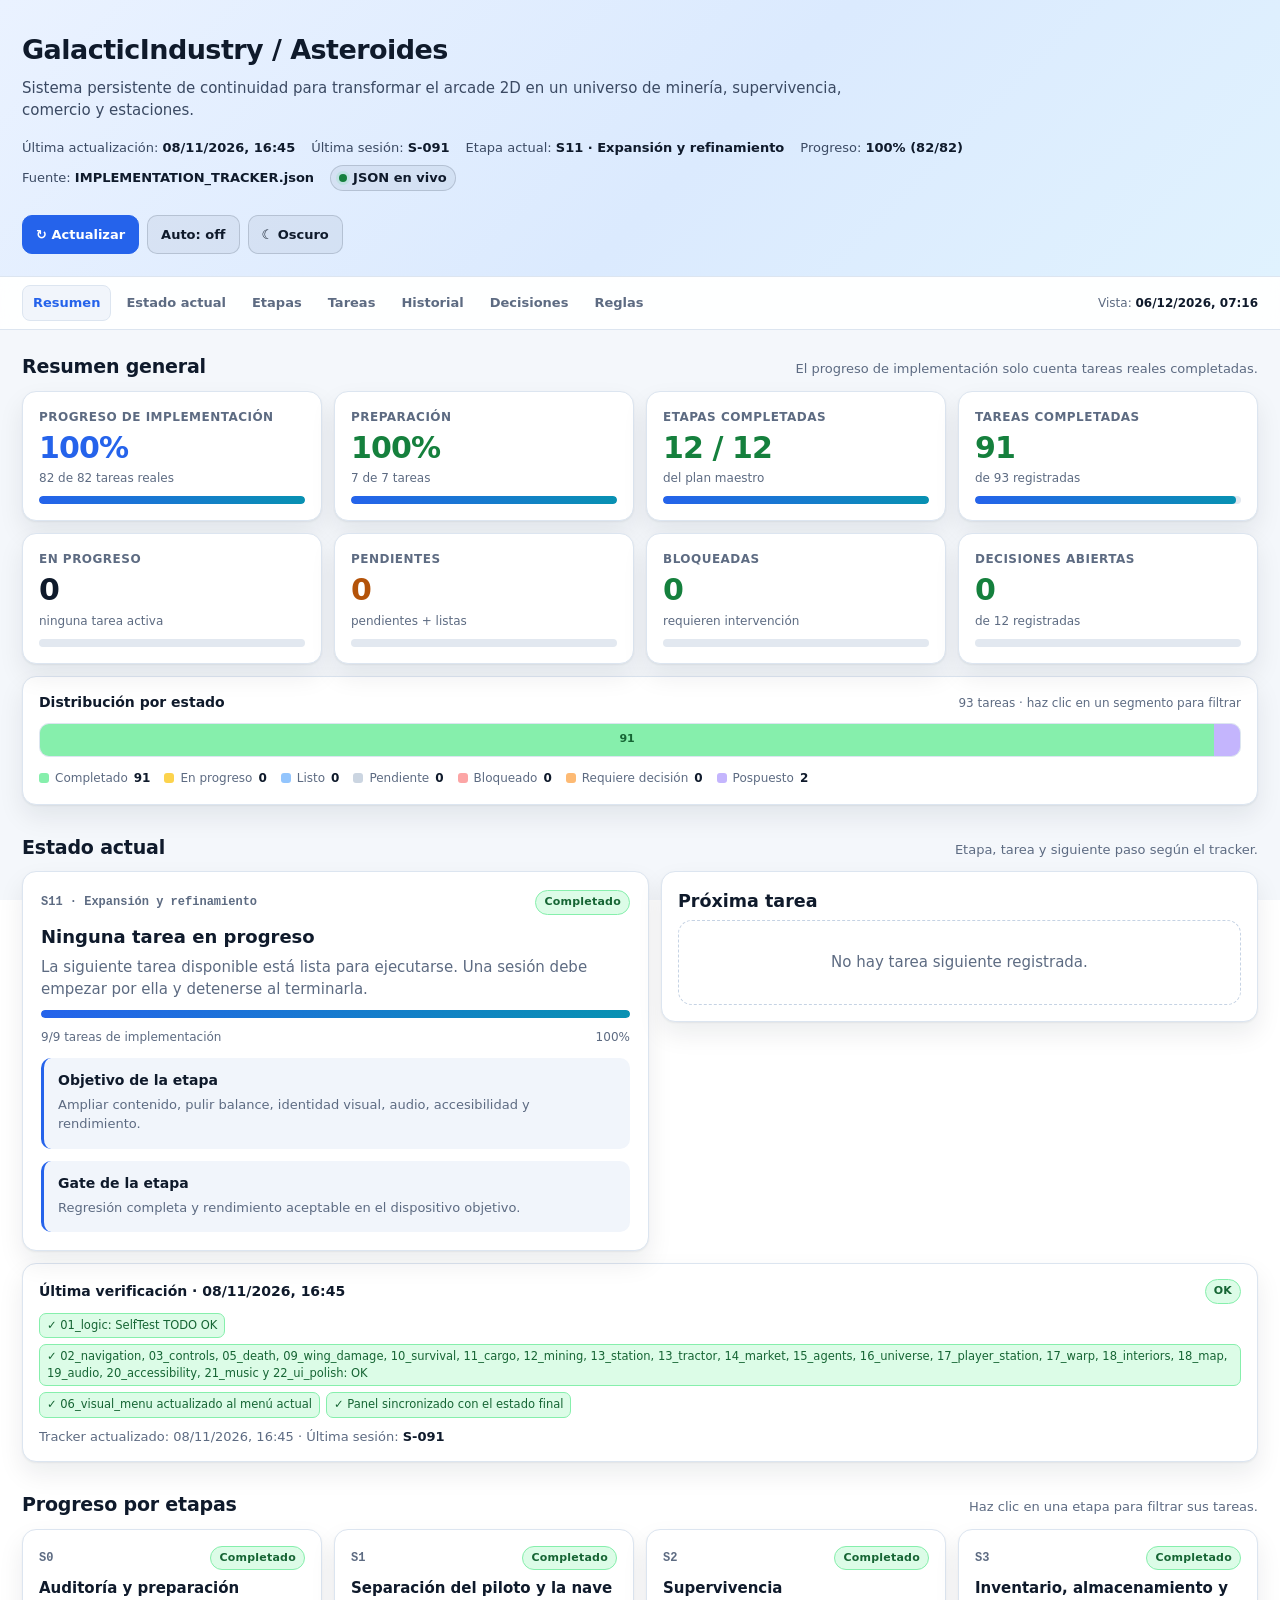
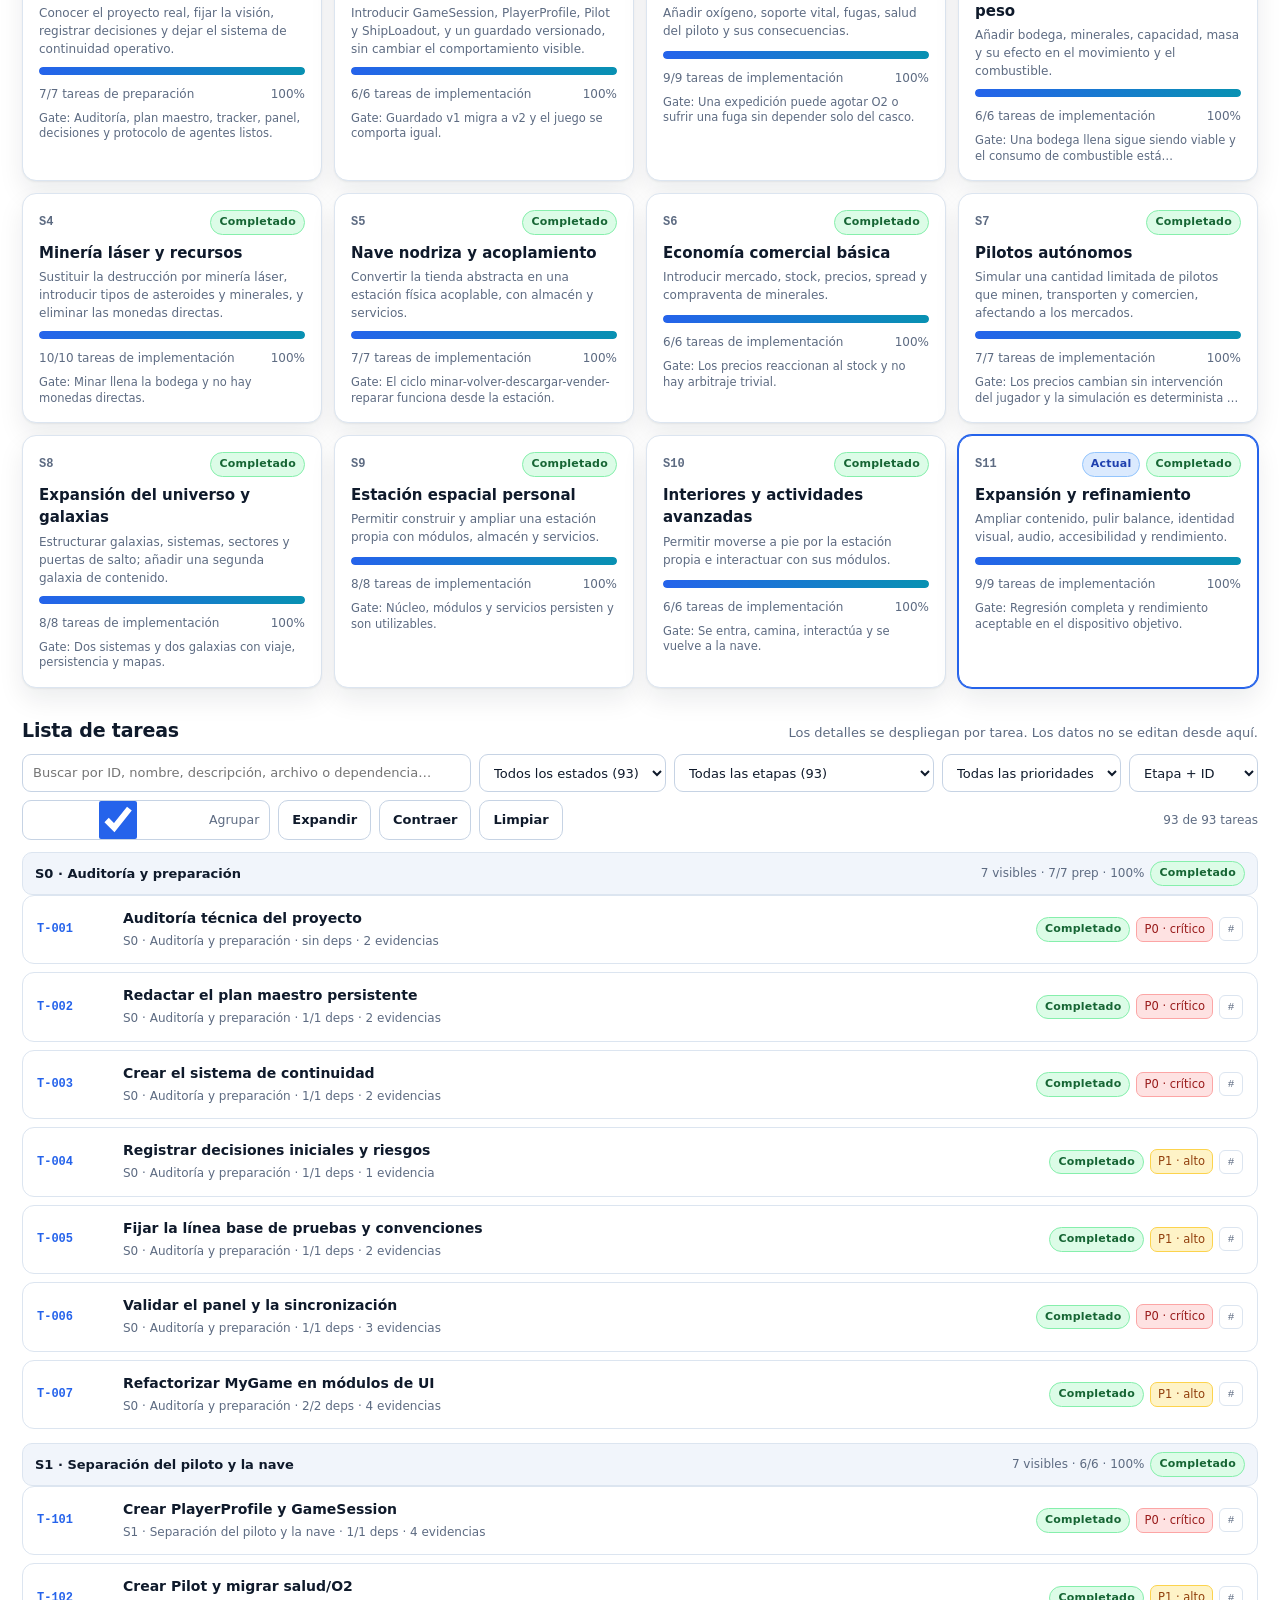
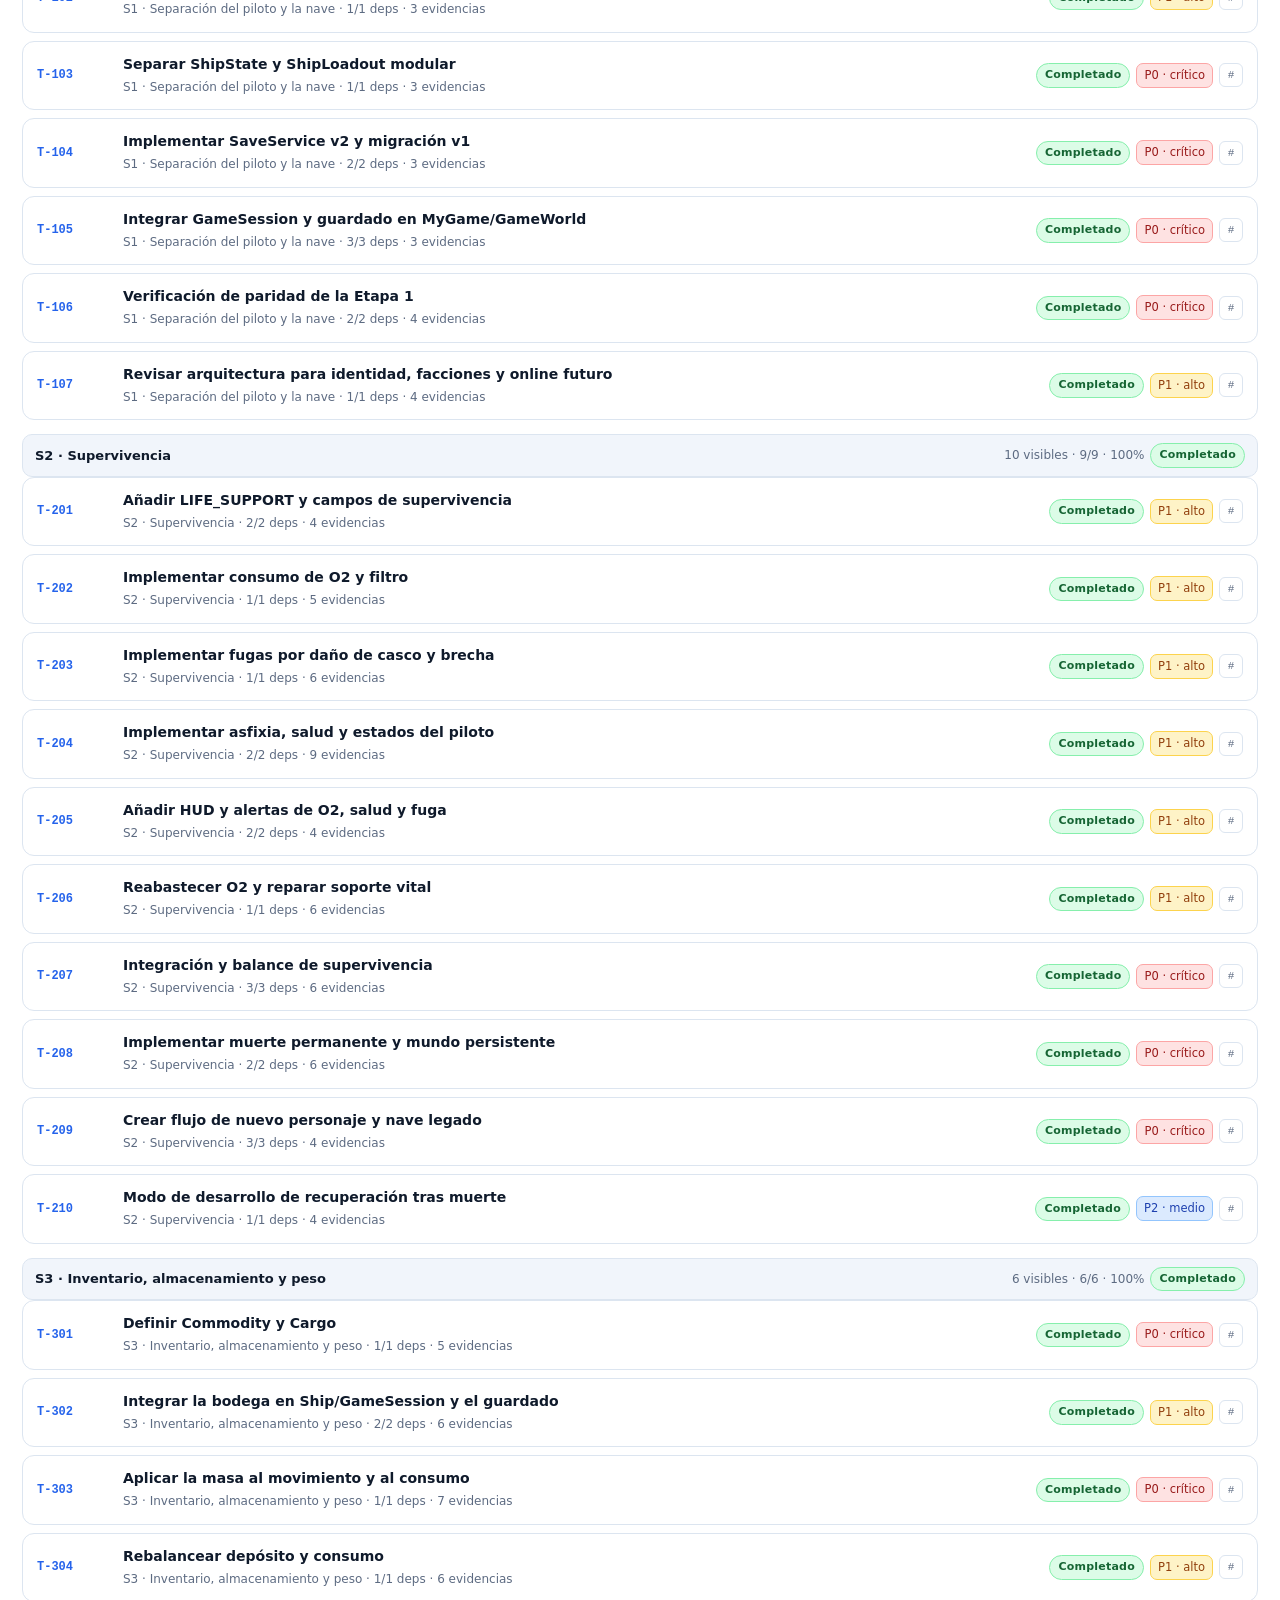
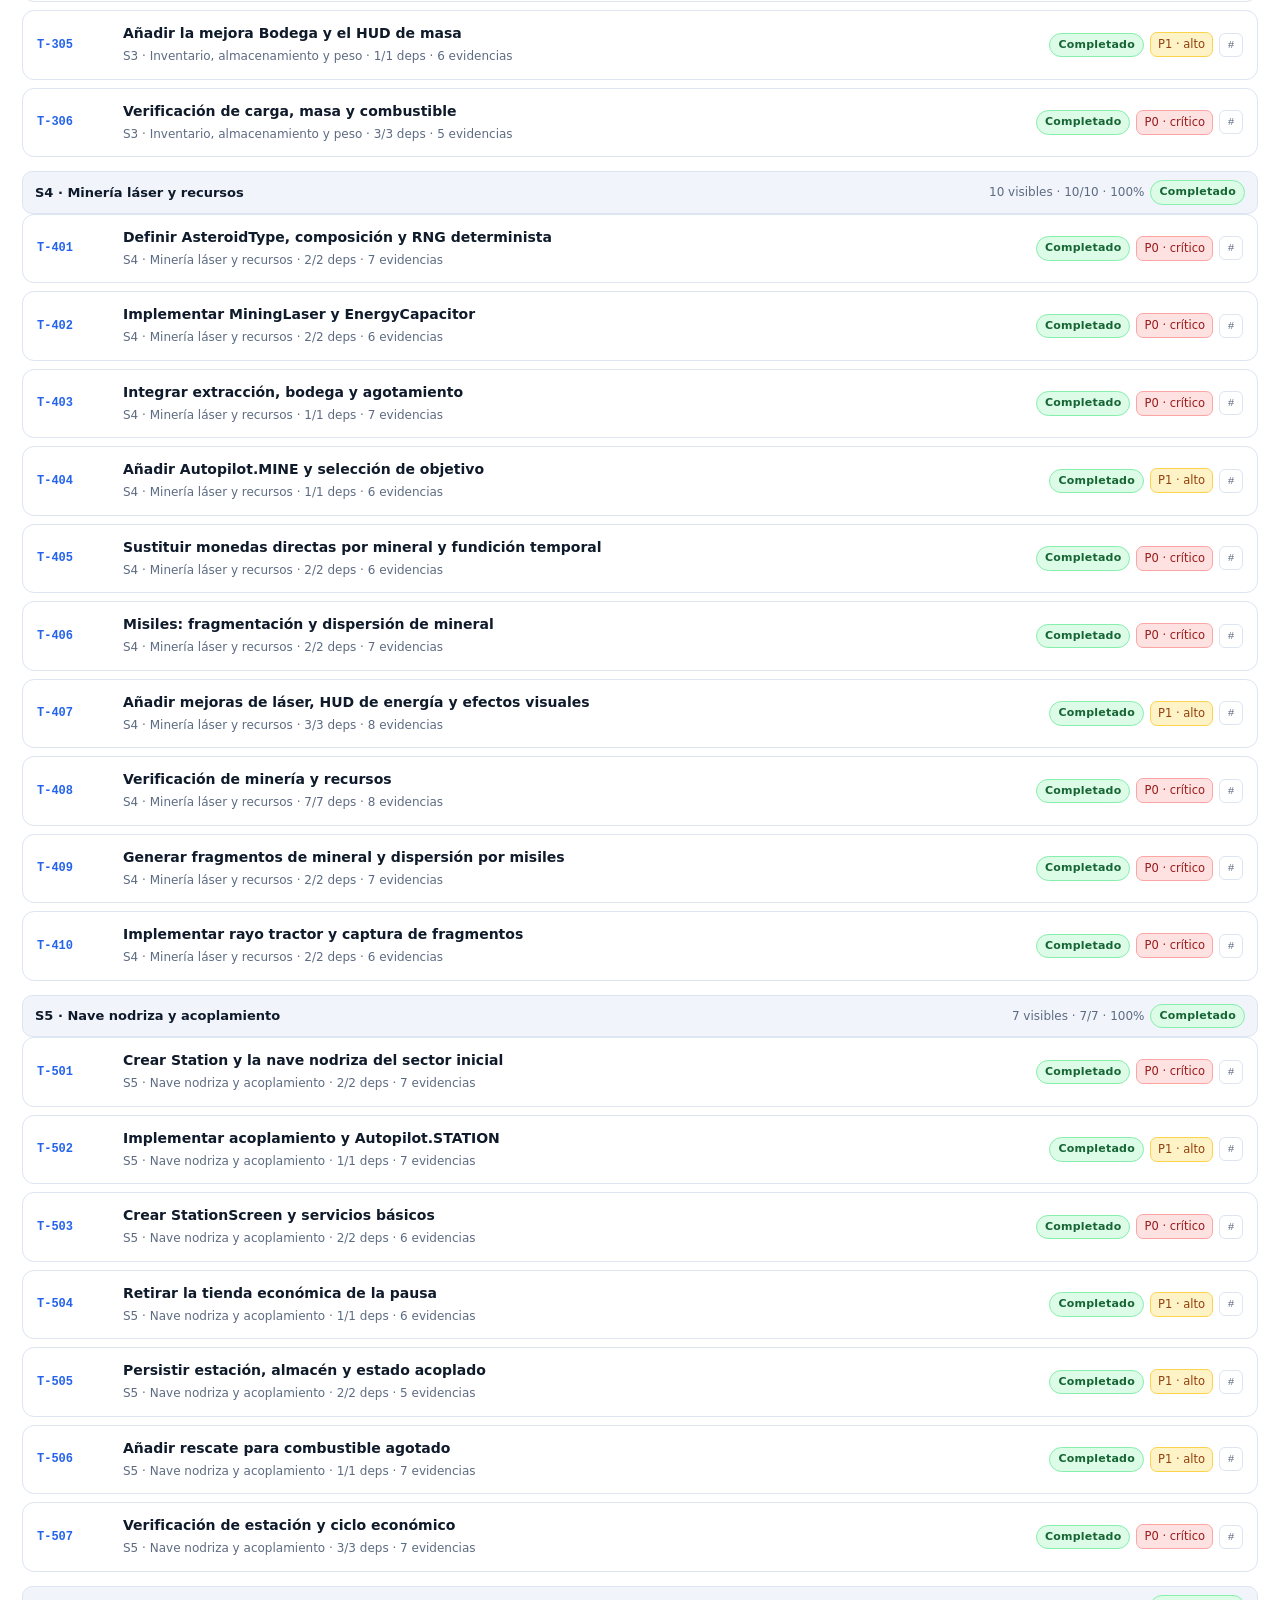
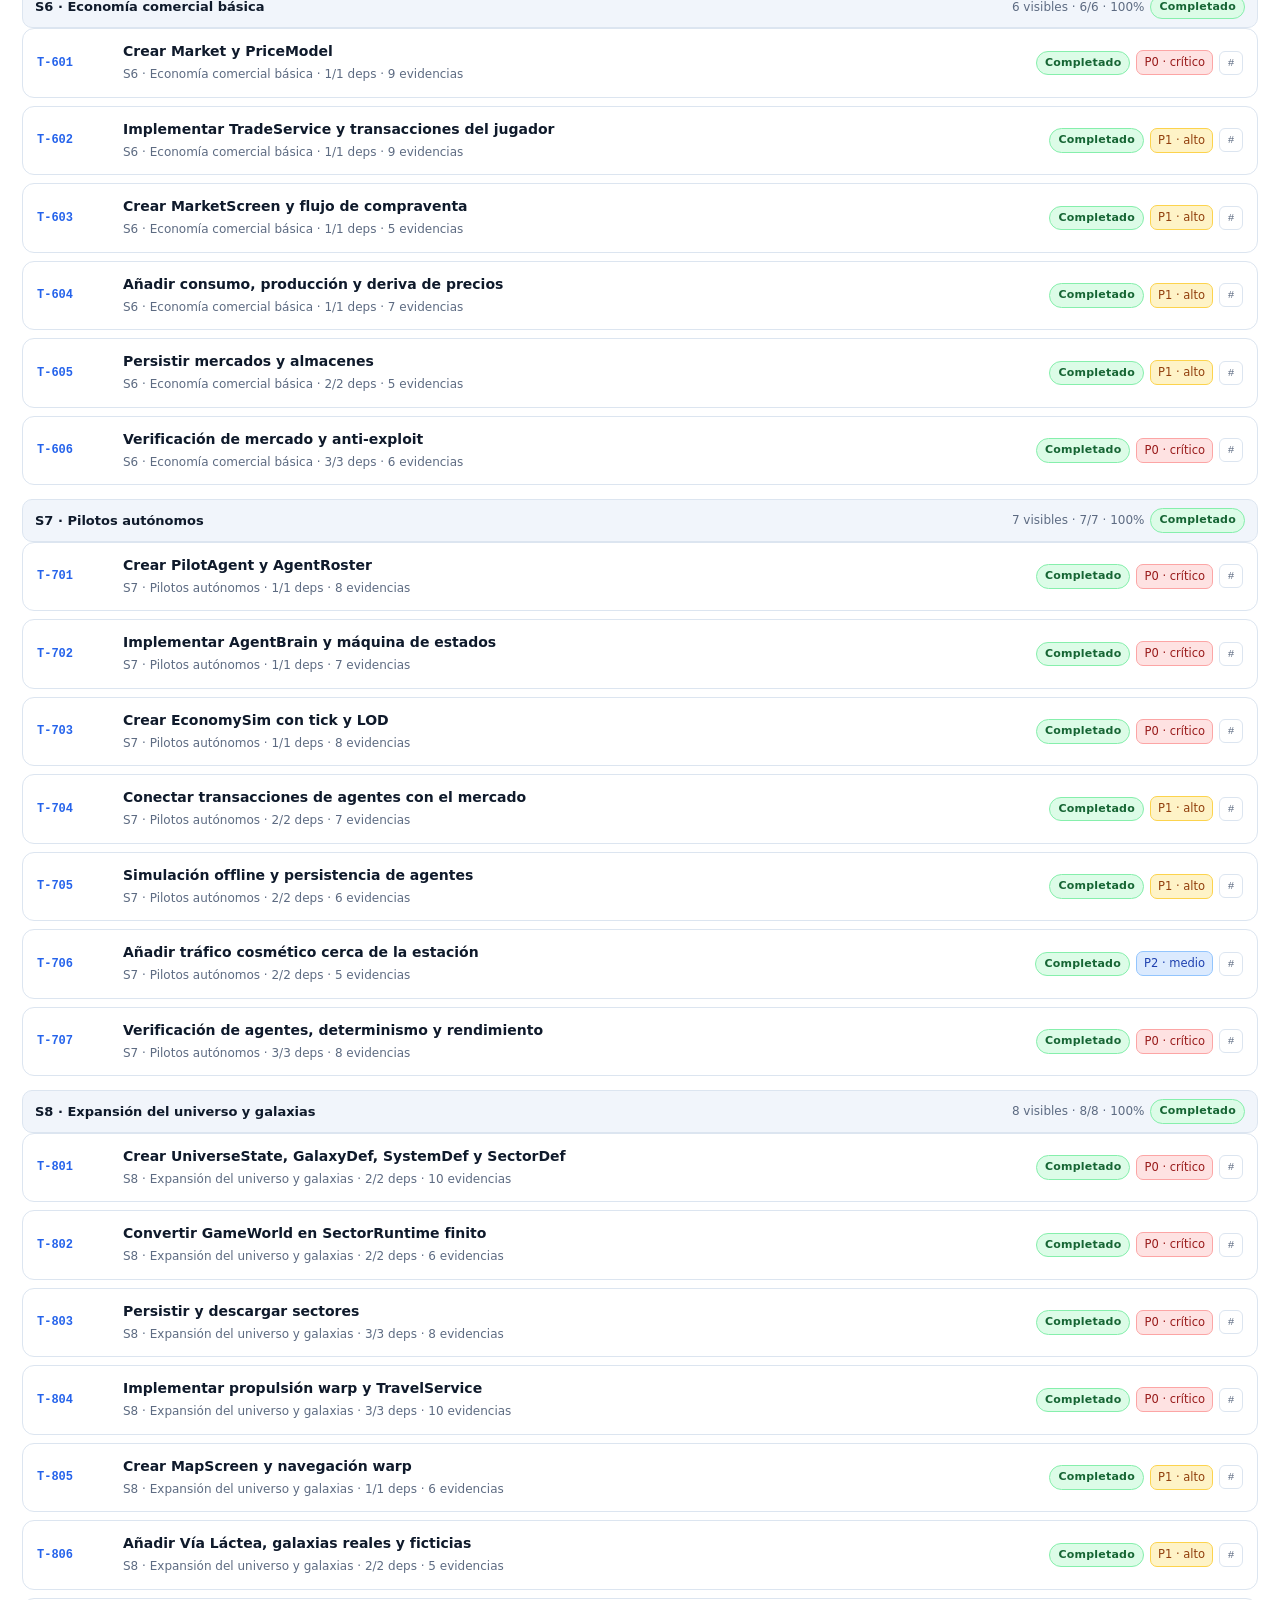
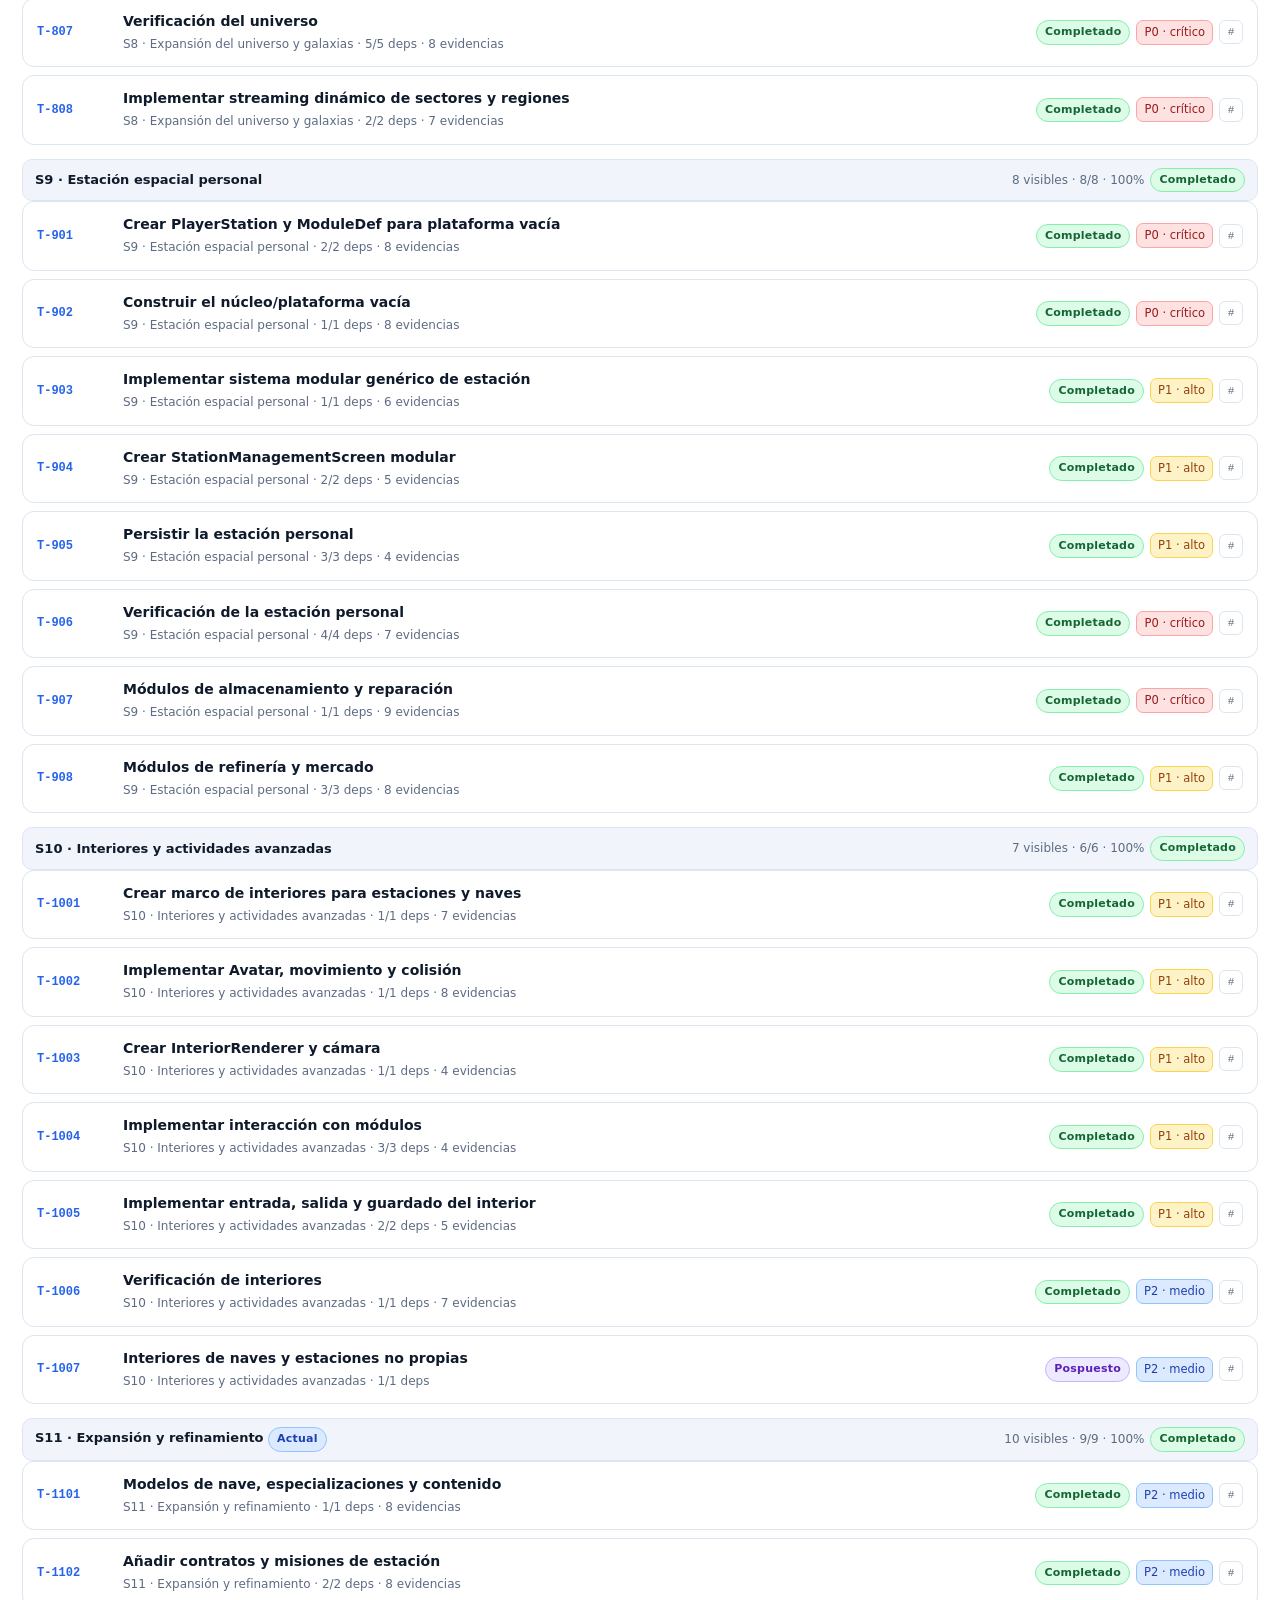
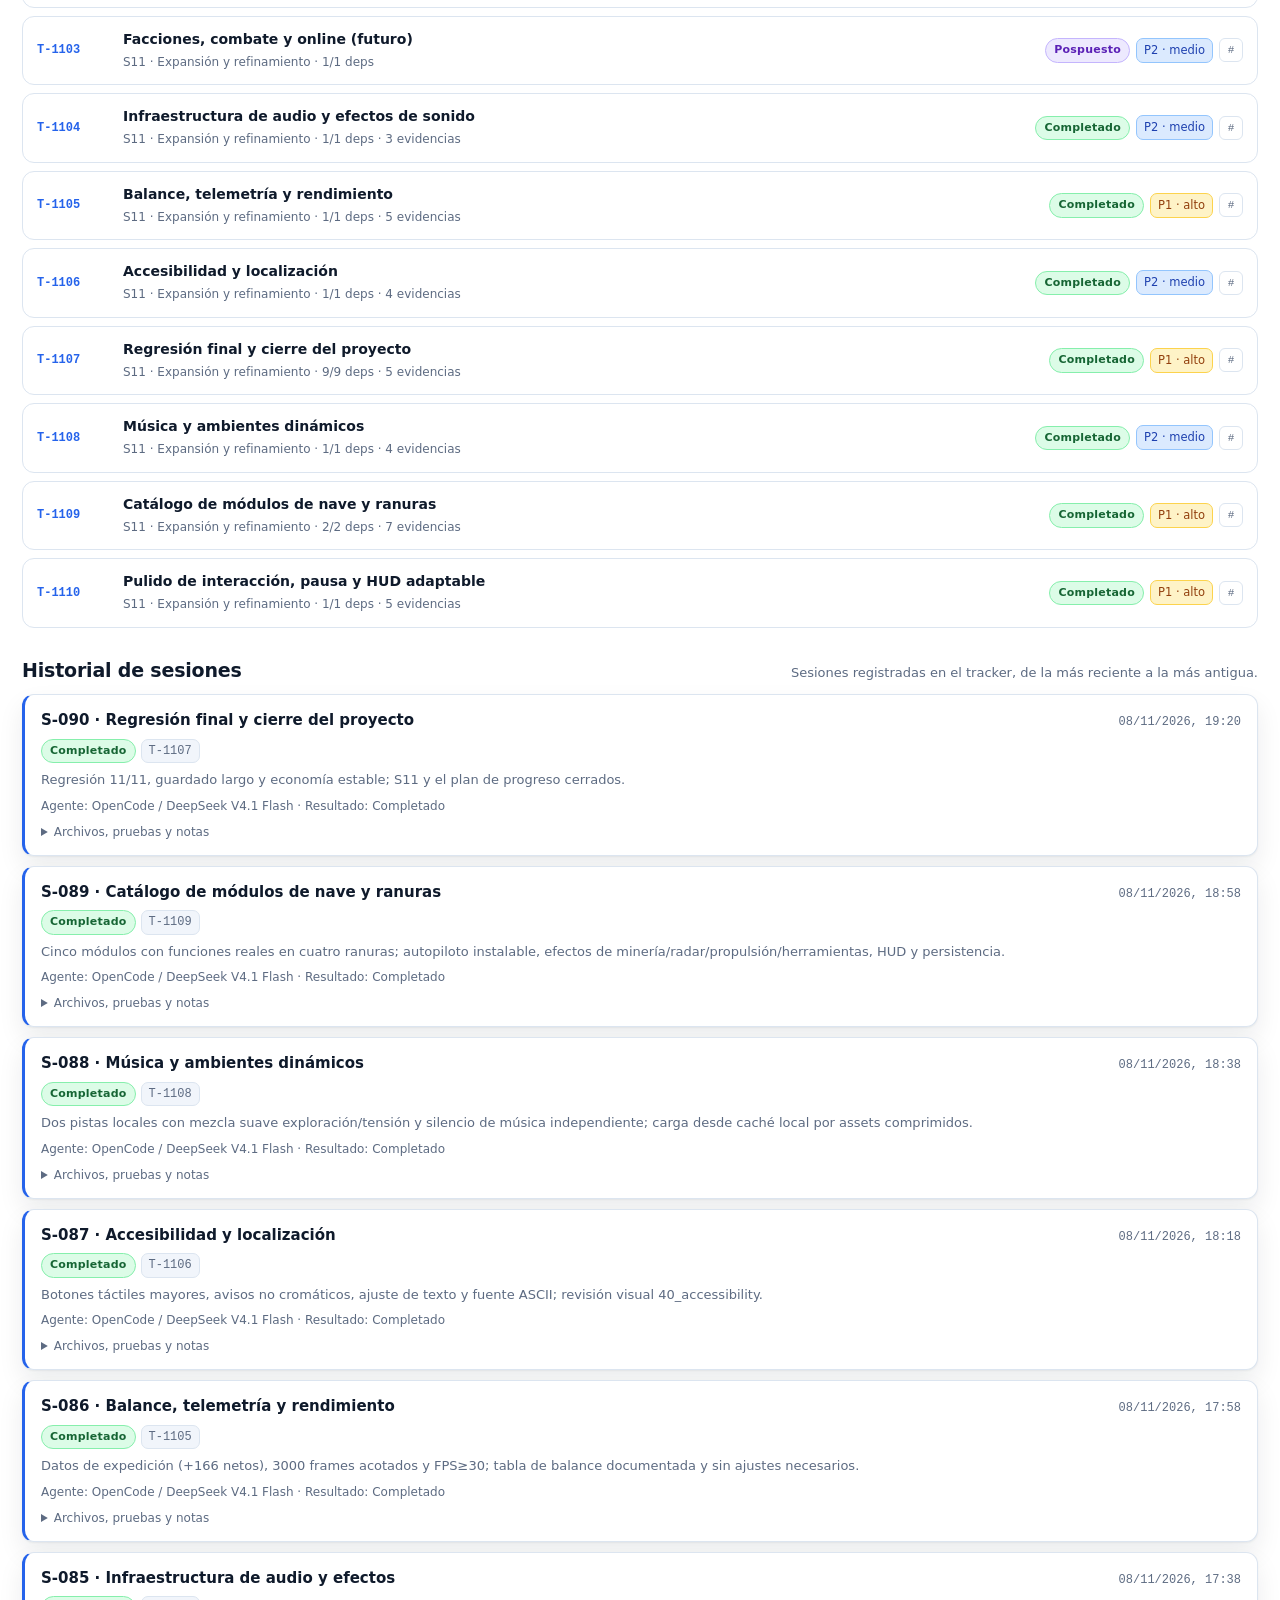
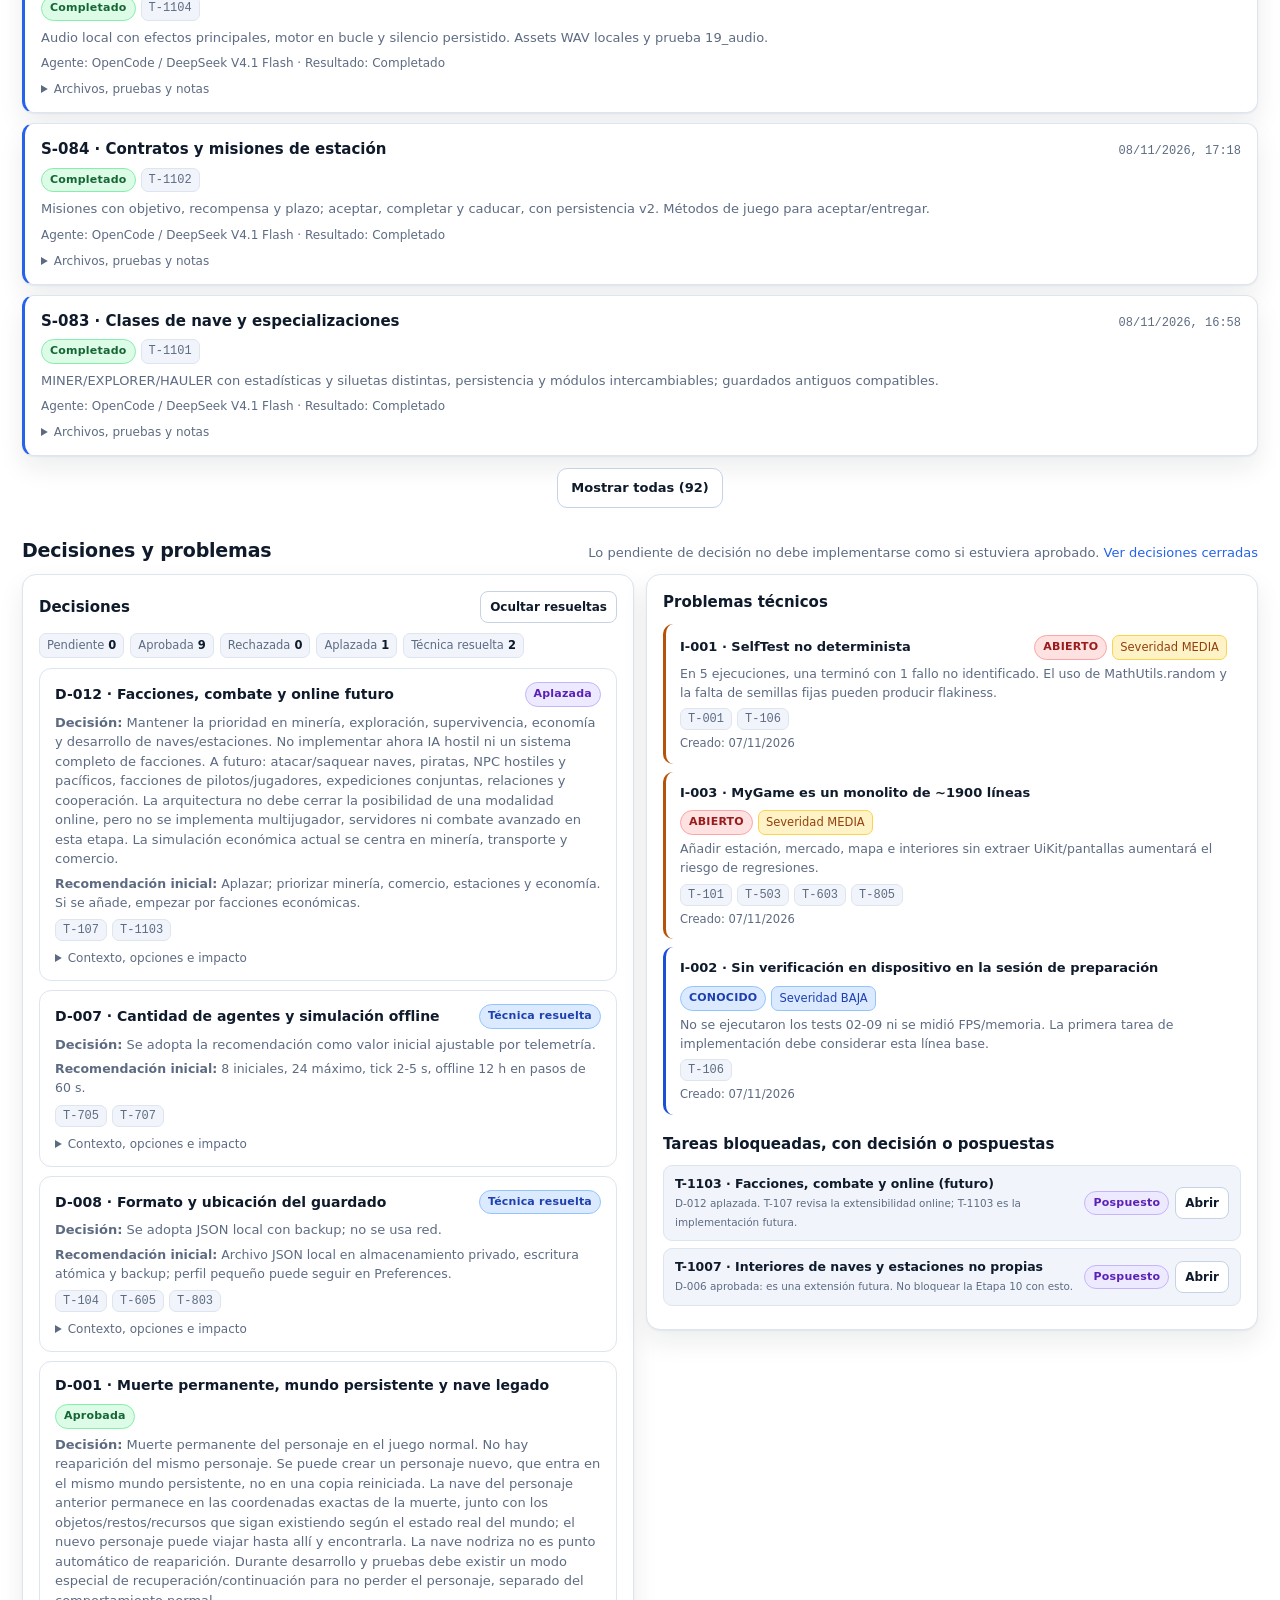
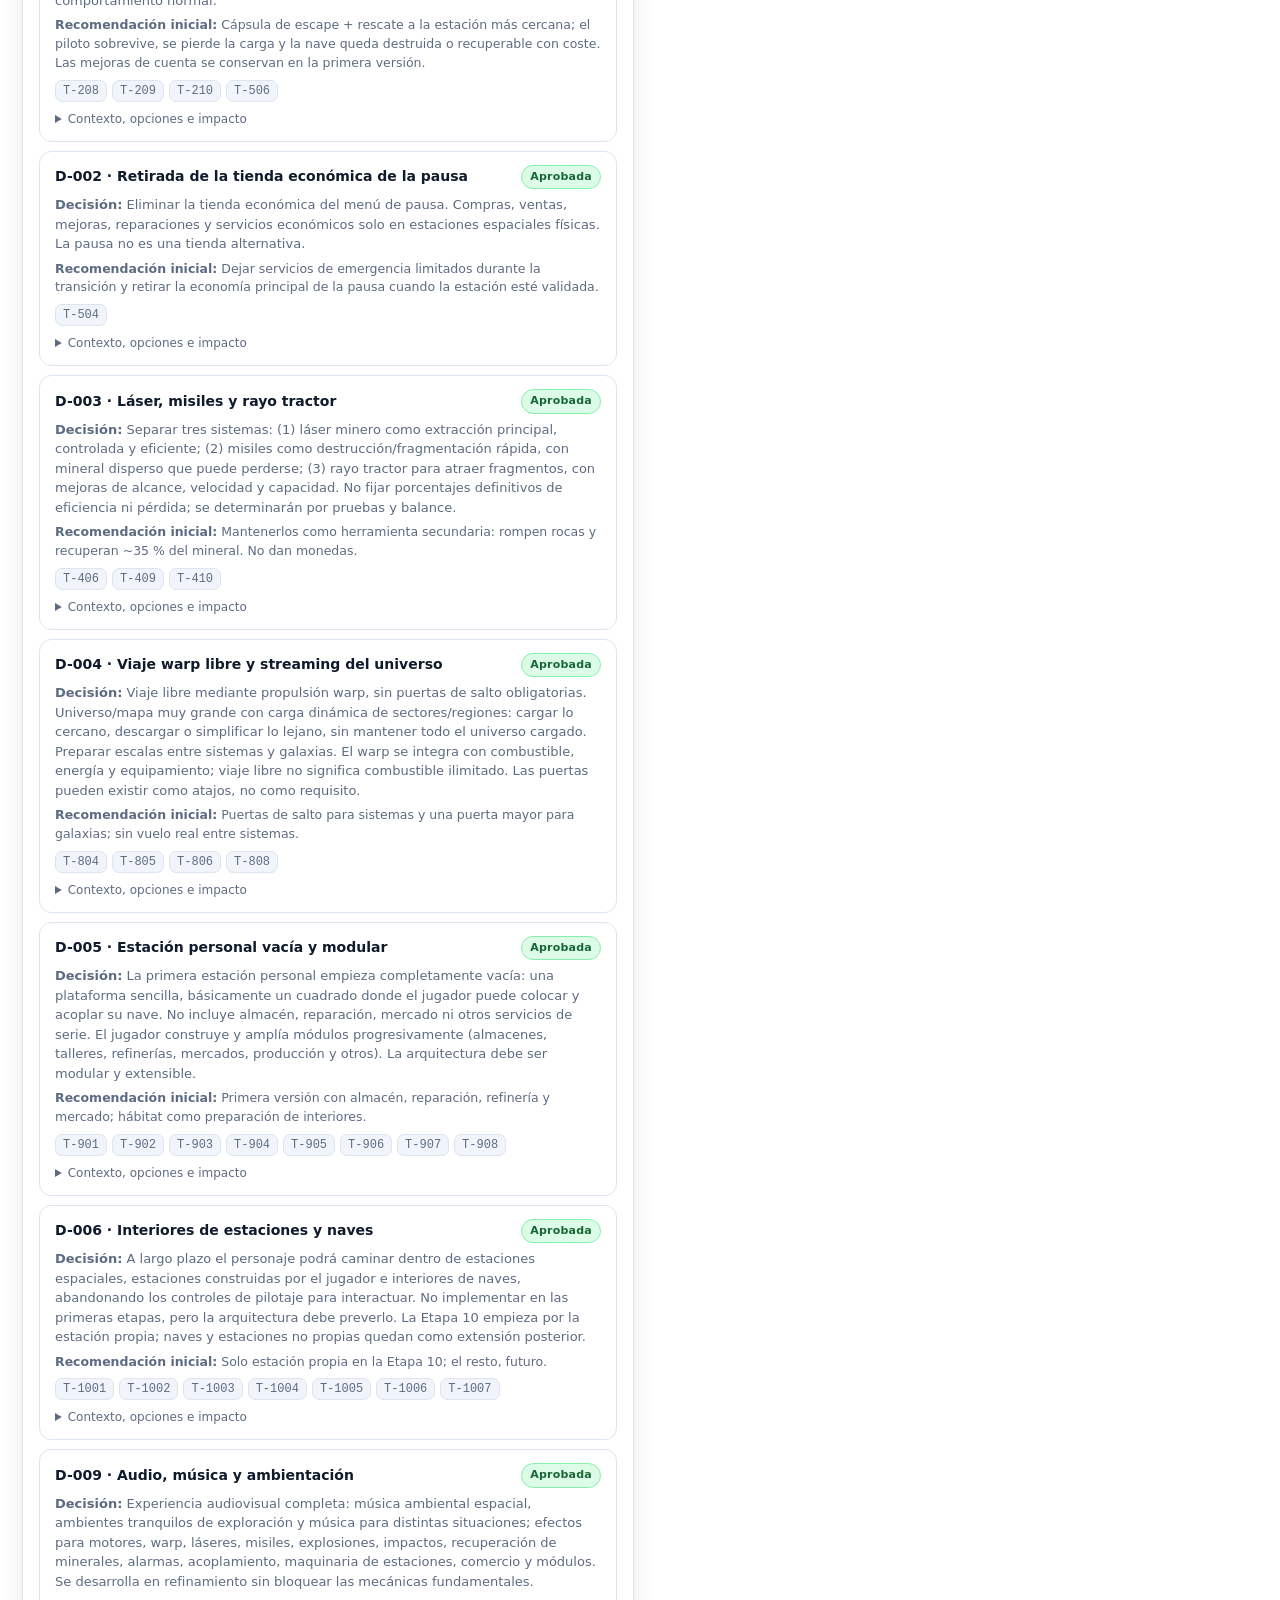
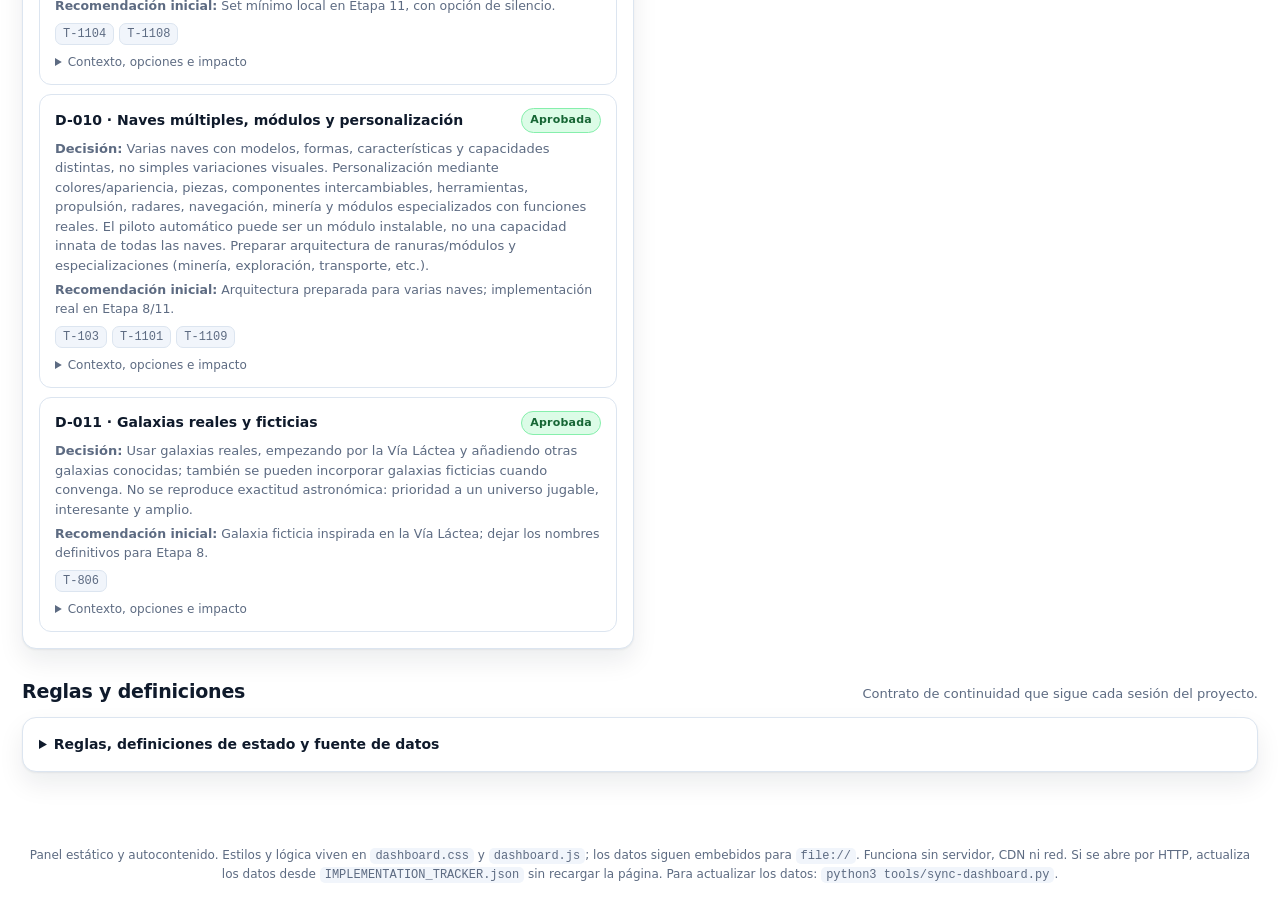
==== commit 48dd0bda: "T-1110: pulido de interacción, pausa y HUD adaptable" ====
--- a/docs/dashboard/index.html
+++ b/docs/dashboard/index.html
@@ -187,24 +187,21 @@
     "project": "GalacticIndustry",
     "displayName": "GalacticIndustry / Asteroides",
     "description": "Sistema persistente de continuidad para transformar el arcade 2D en un universo de minería, supervivencia, comercio y estaciones.",
-    "lastUpdated": "2026-11-08T02:20:00-06:00",
-    "lastSessionId": "S-041",
+    "lastUpdated": "2026-11-08T10:45:00-06:00",
+    "lastSessionId": "S-091",
     "lastVerification": {
-      "date": "2026-11-08T02:20:00-06:00",
+      "date": "2026-11-08T10:45:00-06:00",
       "result": "OK",
       "checks": [
-        "tools/run-tests.sh 01_logic: SelfTest TODO OK",
-        "Station y StationDef en el sector inicial",
-        "Radio 200, acople 260, zona segura 480 y 6 servicios",
-        "Almacén de 2000 UM y zona segura sin asteroides",
-        "13_station: escala, zona segura y telemetría OK",
-        "12_mining, 04_autopilot, 03_controls, 07_visual_play, 13_tractor y 16_universe: OK",
-        "python3 tools/sync-dashboard.py --check"
+        "01_logic: SelfTest TODO OK",
+        "02_navigation, 03_controls, 05_death, 09_wing_damage, 10_survival, 11_cargo, 12_mining, 13_station, 13_tractor, 14_market, 15_agents, 16_universe, 17_player_station, 17_warp, 18_interiors, 18_map, 19_audio, 20_accessibility, 21_music y 22_ui_polish: OK",
+        "06_visual_menu actualizado al menú actual",
+        "Panel sincronizado con el estado final"
       ]
     },
-    "currentStageId": "S5",
+    "currentStageId": "S11",
     "currentTaskId": null,
-    "nextTaskId": "T-502",
+    "nextTaskId": null,
     "preparationComplete": true,
     "implementationStarted": true,
     "progressDefinition": "Se calcula solo con tareas category=implementation y countsForProgress=true en estado COMPLETADO. Las tareas de preparación no cuentan como implementación del juego.",
@@ -310,7 +307,7 @@
       "id": "S5",
       "order": 5,
       "name": "Nave nodriza y acoplamiento",
-      "status": "LISTO",
+      "status": "COMPLETADO",
       "type": "implementation",
       "objective": "Convertir la tienda abstracta en una estación física acoplable, con almacén y servicios.",
       "gate": "El ciclo minar-volver-descargar-vender-reparar funciona desde la estación.",
@@ -321,7 +318,7 @@
       "id": "S6",
       "order": 6,
       "name": "Economía comercial básica",
-      "status": "PENDIENTE",
+      "status": "COMPLETADO",
       "type": "implementation",
       "objective": "Introducir mercado, stock, precios, spread y compraventa de minerales.",
       "gate": "Los precios reaccionan al stock y no hay arbitraje trivial.",
@@ -332,7 +329,7 @@
       "id": "S7",
       "order": 7,
       "name": "Pilotos autónomos",
-      "status": "PENDIENTE",
+      "status": "COMPLETADO",
       "type": "implementation",
       "objective": "Simular una cantidad limitada de pilotos que minen, transporten y comercien, afectando a los mercados.",
       "gate": "Los precios cambian sin intervención del jugador y la simulación es determinista y ligera.",
@@ -343,7 +340,7 @@
       "id": "S8",
       "order": 8,
       "name": "Expansión del universo y galaxias",
-      "status": "PENDIENTE",
+      "status": "COMPLETADO",
       "type": "implementation",
       "objective": "Estructurar galaxias, sistemas, sectores y puertas de salto; añadir una segunda galaxia de contenido.",
       "gate": "Dos sistemas y dos galaxias con viaje, persistencia y mapas.",
@@ -354,7 +351,7 @@
       "id": "S9",
       "order": 9,
       "name": "Estación espacial personal",
-      "status": "PENDIENTE",
+      "status": "COMPLETADO",
       "type": "implementation",
       "objective": "Permitir construir y ampliar una estación propia con módulos, almacén y servicios.",
       "gate": "Núcleo, módulos y servicios persisten y son utilizables.",
@@ -365,7 +362,7 @@
       "id": "S10",
       "order": 10,
       "name": "Interiores y actividades avanzadas",
-      "status": "PENDIENTE",
+      "status": "COMPLETADO",
       "type": "implementation",
       "objective": "Permitir moverse a pie por la estación propia e interactuar con sus módulos.",
       "gate": "Se entra, camina, interactúa y se vuelve a la nave.",
@@ -376,12 +373,12 @@
       "id": "S11",
       "order": 11,
       "name": "Expansión y refinamiento",
-      "status": "PENDIENTE",
+      "status": "COMPLETADO",
       "type": "implementation",
       "objective": "Ampliar contenido, pulir balance, identidad visual, audio, accesibilidad y rendimiento.",
       "gate": "Regresión completa y rendimiento aceptable en el dispositivo objetivo.",
-      "taskCount": 9,
-      "implementationTaskCount": 8
+      "taskCount": 10,
+      "implementationTaskCount": 9
     }
   ],
   "tasks": [
@@ -2806,7 +2803,7 @@
       "description": "Permitir aproximarse, frenar, acoplar, desacoplar y que el piloto automático lleve a la estación.",
       "category": "implementation",
       "priority": "P1",
-      "status": "LISTO",
+      "status": "COMPLETADO",
       "countsForProgress": true,
       "dependencies": [
         "T-501"
@@ -2830,10 +2827,47 @@
         "01_logic"
       ],
       "technicalNotes": "No implementar interiores; es una transición de estado.",
-      "executionLog": [],
-      "evidence": [],
-      "createdAt": "2026-11-07",
-      "updatedAt": "2026-11-07"
+      "executionLog": [
+        {
+          "sessionId": "S-042",
+          "date": "2026-11-08T02:30:00-06:00",
+          "agent": "OpenCode / DeepSeek V4.1 Flash",
+          "status": "COMPLETADO",
+          "summary": "DockingSystem añade canDock/dock/undock (≤260 u y <30 u/s). Autopilot.STATION vuela, limita la aproximación y frena a ~242 u sin penetrar el casco. El HUD muestra ACOPLAR, el estado DOCKED abre una pantalla mínima con DESPEGAR y la telemetría expone docked/canDock.",
+          "files": [
+            "src/com/example/codegame/DockingSystem.java",
+            "src/com/example/codegame/Autopilot.java",
+            "src/com/example/codegame/Ship.java",
+            "src/com/example/codegame/MyGame.java",
+            "src/com/example/codegame/MainActivity.java",
+            "src/com/example/codegame/HudView.java",
+            "src/com/example/codegame/PlayHud.java",
+            "src/com/example/codegame/OverlayRenderer.java",
+            "src/com/example/codegame/SelfTest.java",
+            "tools/tests/13_station.sh",
+            "tools/tests/testlib.sh"
+          ],
+          "tests": [
+            "01_logic",
+            "13_station",
+            "04_autopilot",
+            "12_mining",
+            "07_visual_play"
+          ],
+          "outcome": "Completado"
+        }
+      ],
+      "evidence": [
+        "PASS se puede acoplar cerca y despacio; PASS no se acopla con velocidad alta",
+        "PASS el acople detiene la nave y activa DOCKED; PASS el desacople devuelve la nave al exterior",
+        "PASS el piloto entra en modo STATION",
+        "PASS Autopilot.STATION frena en la zona de acople",
+        "PASS Autopilot.STATION no penetra el casco de la estacion",
+        "13_station: ACOPLAR -> DOCKED -> DESPEGAR -> PLAYING",
+        "Capturas 26_dock y 27_docked correctas"
+      ],
+      "createdAt": "2026-11-07",
+      "updatedAt": "2026-11-08T02:30:00-06:00"
     },
     {
       "id": "T-503",
@@ -2842,7 +2876,7 @@
       "description": "Añadir descarga, venta a precio base, combustible, O2, reparaciones y mejoras desde la estación.",
       "category": "implementation",
       "priority": "P0",
-      "status": "PENDIENTE",
+      "status": "COMPLETADO",
       "countsForProgress": true,
       "dependencies": [
         "T-502",
@@ -2869,10 +2903,42 @@
         "03_controls"
       ],
       "technicalNotes": "La venta a precio base es un puente hasta el mercado de la Etapa 6.",
-      "executionLog": [],
-      "evidence": [],
-      "createdAt": "2026-11-07",
-      "updatedAt": "2026-11-07"
+      "executionLog": [
+        {
+          "sessionId": "S-043",
+          "date": "2026-11-08T02:40:00-06:00",
+          "agent": "OpenCode / DeepSeek V4.1 Flash",
+          "status": "COMPLETADO",
+          "summary": "StationScreen con pestañas SERVICIOS/MEJORAS: descarga al almacén, venta a precio base, combustible, O2, reparación completa y compra de mejoras. StationStorage gestiona capacidad y venta. Nuevo station_service_test y 13_station cubre el flujo.",
+          "files": [
+            "src/com/example/codegame/StationScreen.java",
+            "src/com/example/codegame/StationStorage.java",
+            "src/com/example/codegame/Station.java",
+            "src/com/example/codegame/MyGame.java",
+            "src/com/example/codegame/MainActivity.java",
+            "src/com/example/codegame/SelfTest.java",
+            "tools/tests/13_station.sh",
+            "tools/tests/testlib.sh"
+          ],
+          "tests": [
+            "01_logic",
+            "13_station",
+            "02_navigation",
+            "03_controls"
+          ],
+          "outcome": "Completado"
+        }
+      ],
+      "evidence": [
+        "PASS el almacén recibe la bodega",
+        "PASS la venta usa el precio base",
+        "PASS la descarga parcial respeta la capacidad",
+        "PASS la estación descarga desde la nave",
+        "13_station: descarga, venta, combustible, O2, reparación, Motor y despegue",
+        "Captura 27_docked con SERVICIOS/MEJORAS"
+      ],
+      "createdAt": "2026-11-07",
+      "updatedAt": "2026-11-08T02:40:00-06:00"
     },
     {
       "id": "T-504",
@@ -2881,7 +2947,7 @@
       "description": "Eliminar la tienda económica del menú de pausa. Compras, ventas, mejoras, reparaciones y servicios económicos solo en estaciones espaciales físicas.",
       "category": "implementation",
       "priority": "P1",
-      "status": "PENDIENTE",
+      "status": "COMPLETADO",
       "countsForProgress": true,
       "dependencies": [
         "T-503"
@@ -2908,10 +2974,47 @@
         "13_station"
       ],
       "technicalNotes": "D-002 aprobada: eliminar la tienda de pausa; no dejar una vía de economía infinita desde la pausa.",
-      "executionLog": [],
-      "evidence": [],
-      "createdAt": "2026-11-07",
-      "updatedAt": "2026-11-07T22:30:00-06:00"
+      "executionLog": [
+        {
+          "sessionId": "S-044",
+          "date": "2026-11-08T02:46:00-06:00",
+          "agent": "OpenCode / DeepSeek V4.1 Flash",
+          "status": "COMPLETADO",
+          "summary": "Retirada total de la tienda económica de pausa y del menú. Se eliminan ShopRenderer, FUNDIR y la fundición temporal; compras, ventas, combustible, O2, reparaciones y mejoras pasan a StationScreen. Tests 02/03/07/09 actualizados y station_service_test como transición.",
+          "files": [
+            "src/com/example/codegame/MyGame.java",
+            "src/com/example/codegame/OverlayRenderer.java",
+            "src/com/example/codegame/Upgrades.java",
+            "src/com/example/codegame/SelfTest.java",
+            "tools/tests/02_navigation.sh",
+            "tools/tests/03_controls.sh",
+            "tools/tests/07_visual_play.sh",
+            "tools/tests/09_wing_damage.sh",
+            "tools/tests/testlib.sh",
+            "docs/DECISIONS.md",
+            "docs/arquitectura.md"
+          ],
+          "tests": [
+            "01_logic",
+            "02_navigation",
+            "03_controls",
+            "07_visual_play",
+            "09_wing_damage",
+            "13_station"
+          ],
+          "outcome": "Completado"
+        }
+      ],
+      "evidence": [
+        "La pausa solo tiene CONTINUAR y MENU",
+        "02_navigation: MENU -> PLAYING -> PAUSED -> MENU -> PLAYING",
+        "03_controls: PLAYING -> PAUSED -> PLAYING sin tienda",
+        "09_wing_damage repara el ala en la estación",
+        "19_melt eliminado; la venta se cubre en 13_station",
+        "docs/DECISIONS.md D-002 actualizada"
+      ],
+      "createdAt": "2026-11-07",
+      "updatedAt": "2026-11-08T02:46:00-06:00"
     },
     {
       "id": "T-505",
@@ -2920,7 +3023,7 @@
       "description": "Guardar y restaurar estaciones, almacén, posición y estado de acoplamiento.",
       "category": "implementation",
       "priority": "P1",
-      "status": "PENDIENTE",
+      "status": "COMPLETADO",
       "countsForProgress": true,
       "dependencies": [
         "T-501",
@@ -2945,10 +3048,38 @@
         "Guardado/carga"
       ],
       "technicalNotes": "Cuidado con guardar dos veces la misma transacción.",
-      "executionLog": [],
-      "evidence": [],
-      "createdAt": "2026-11-07",
-      "updatedAt": "2026-11-07"
+      "executionLog": [
+        {
+          "sessionId": "S-045",
+          "date": "2026-11-08T02:52:00-06:00",
+          "agent": "OpenCode / DeepSeek V4.1 Flash",
+          "status": "COMPLETADO",
+          "summary": "SaveCodec v2 guarda posición/nombre de estación, almacén y flag docked. Al cargar se restauran sin duplicar; CONTINUAR abre DOCKED si la nave estaba acoplada. Guardados sin los campos nuevos siguen cargando con valores por defecto. 13_station verifica persistencia tras force-stop.",
+          "files": [
+            "src/com/example/codegame/SaveCodec.java",
+            "src/com/example/codegame/StationStorage.java",
+            "src/com/example/codegame/MyGame.java",
+            "src/com/example/codegame/SelfTest.java",
+            "tools/tests/13_station.sh"
+          ],
+          "tests": [
+            "01_logic",
+            "13_station",
+            "02_navigation",
+            "03_controls"
+          ],
+          "outcome": "Completado"
+        }
+      ],
+      "evidence": [
+        "PASS la estación se restaura con su almacén y acople",
+        "PASS no se duplica mineral al cargar",
+        "PASS un guardado sin docked carga desacoplado",
+        "13_station: almacén 100 UM y DOCKED tras reiniciar; despegue y nueva carga",
+        "02_navigation y 03_controls OK"
+      ],
+      "createdAt": "2026-11-07",
+      "updatedAt": "2026-11-08T02:52:00-06:00"
     },
     {
       "id": "T-506",
@@ -2957,7 +3088,7 @@
       "description": "Evitar el softlock cuando el jugador no puede volver a la estación, sin convertir el rescate en una resurrección automática ni en un punto de reaparición.",
       "category": "implementation",
       "priority": "P1",
-      "status": "PENDIENTE",
+      "status": "COMPLETADO",
       "countsForProgress": true,
       "dependencies": [
         "T-502"
@@ -2982,10 +3113,42 @@
         "01_logic"
       ],
       "technicalNotes": "D-001 aprobada: la muerte es permanente; este rescate es solo para combustible/estado, no para revivir personajes.",
-      "executionLog": [],
-      "evidence": [],
-      "createdAt": "2026-11-07",
-      "updatedAt": "2026-11-07T22:30:00-06:00"
+      "executionLog": [
+        {
+          "sessionId": "S-046",
+          "date": "2026-11-08T03:00:00-06:00",
+          "agent": "OpenCode / DeepSeek V4.1 Flash",
+          "status": "COMPLETADO",
+          "summary": "RescueService evita el softlock: espera 3 s, cobra 100 créditos (o todo el saldo), pierde 25 %/50 % de carga y remolca a la nave a 40 u fuera del acople con 20 de combustible. HUD contextual, log rescue_request/rescue y telemetría. No revive personajes.",
+          "files": [
+            "src/com/example/codegame/RescueService.java",
+            "src/com/example/codegame/MyGame.java",
+            "src/com/example/codegame/MainActivity.java",
+            "src/com/example/codegame/HudView.java",
+            "src/com/example/codegame/PlayHud.java",
+            "src/com/example/codegame/SelfTest.java",
+            "tools/tests/13_station.sh",
+            "tools/tests/testlib.sh",
+            "docs/DECISIONS.md"
+          ],
+          "tests": [
+            "01_logic",
+            "13_station"
+          ],
+          "outcome": "Completado"
+        }
+      ],
+      "evidence": [
+        "PASS sin combustible se puede pedir rescate",
+        "PASS el rescate se solicita con espera",
+        "PASS el rescate cobra, pierde carga y remolca",
+        "PASS sin saldo el rescate cuesta toda la cuenta y más carga",
+        "PASS el rescate se cancela si llega combustible",
+        "PASS no se pide rescate acoplado/muerto",
+        "13_station: fuel 20, 75 UM, 100 cr, distancia 300 y evento rescue"
+      ],
+      "createdAt": "2026-11-07",
+      "updatedAt": "2026-11-08T03:00:00-06:00"
     },
     {
       "id": "T-507",
@@ -2994,7 +3157,7 @@
       "description": "Cerrar la etapa comprobando acople, servicios, persistencia, rescate y retirada de la tienda de pausa.",
       "category": "implementation",
       "priority": "P0",
-      "status": "PENDIENTE",
+      "status": "COMPLETADO",
       "countsForProgress": true,
       "dependencies": [
         "T-503",
@@ -3021,10 +3184,39 @@
         "03_controls"
       ],
       "technicalNotes": "No implementar mercado dinámico ni NPC.",
-      "executionLog": [],
-      "evidence": [],
-      "createdAt": "2026-11-07",
-      "updatedAt": "2026-11-07"
+      "executionLog": [
+        {
+          "sessionId": "S-047",
+          "date": "2026-11-08T03:08:00-06:00",
+          "agent": "OpenCode / DeepSeek V4.1 Flash",
+          "status": "COMPLETADO",
+          "summary": "Gate S5: acople/despegue, descarga/venta, repostaje/O2, reparación, mejoras, rescate contra softlock, persistencia y economía sin pausa. Añadido bloque integrado al SelfTest y matriz en docs/pruebas.md. S5 cerrada.",
+          "files": [
+            "src/com/example/codegame/SelfTest.java",
+            "docs/pruebas.md",
+            "docs/MASTER_PLAN.md"
+          ],
+          "tests": [
+            "01_logic",
+            "13_station",
+            "02_navigation",
+            "03_controls",
+            "09_wing_damage"
+          ],
+          "outcome": "Completado"
+        }
+      ],
+      "evidence": [
+        "PASS S5: acople y despegue",
+        "PASS S5: descarga y venta a precio base",
+        "PASS S5: repostar y O2 tienen coste",
+        "PASS S5: comprar mejora en estación",
+        "PASS S5: reparar parte restaura integridad",
+        "PASS S5: el rescate evita el softlock",
+        "PASS S5: la economia no depende de la pausa"
+      ],
+      "createdAt": "2026-11-07",
+      "updatedAt": "2026-11-08T03:08:00-06:00"
     },
     {
       "id": "T-601",
@@ -3033,7 +3225,7 @@
       "description": "Implementar stock, target, precio base, spread y límites por estación y mineral.",
       "category": "implementation",
       "priority": "P0",
-      "status": "PENDIENTE",
+      "status": "COMPLETADO",
       "countsForProgress": true,
       "dependencies": [
         "T-503"
@@ -3058,10 +3250,43 @@
         "Test de precios"
       ],
       "technicalNotes": "No añadir todavía producción/consumo complejos ni NPC.",
-      "executionLog": [],
-      "evidence": [],
-      "createdAt": "2026-11-07",
-      "updatedAt": "2026-11-07"
+      "executionLog": [
+        {
+          "sessionId": "S-048",
+          "date": "2026-11-08T03:12:00-06:00",
+          "agent": "OpenCode / DeepSeek V4.1 Flash",
+          "status": "COMPLETADO",
+          "summary": "Market y PriceModel: stock/objetivo por mineral, factor con límites, spread configurable y precios de compra/venta. GameData define objetivos iniciales y la estación crea su mercado; telemetría y 14_market verifican los valores.",
+          "files": [
+            "src/com/example/codegame/Market.java",
+            "src/com/example/codegame/PriceModel.java",
+            "src/com/example/codegame/Station.java",
+            "src/com/example/codegame/GameData.java",
+            "src/com/example/codegame/SelfTest.java",
+            "src/com/example/codegame/MyGame.java",
+            "tools/tests/14_market.sh"
+          ],
+          "tests": [
+            "01_logic",
+            "14_market",
+            "Test de precios"
+          ],
+          "outcome": "Completado"
+        }
+      ],
+      "evidence": [
+        "PASS el factor de precio depende del stock",
+        "PASS el precio medio usa el factor",
+        "PASS el spread separa compra y venta",
+        "PASS los precios tienen limites",
+        "PASS cada mineral tiene stock y objetivo",
+        "PASS compra por encima del medio y venta por debajo",
+        "PASS el spread es configurable",
+        "PASS la estación tiene mercado",
+        "14_market: hierro 120/150 y oro 32/40"
+      ],
+      "createdAt": "2026-11-07",
+      "updatedAt": "2026-11-08T03:12:00-06:00"
     },
     {
       "id": "T-602",
@@ -3070,7 +3295,7 @@
       "description": "Permitir comprar y vender con validación de créditos, capacidad y stock.",
       "category": "implementation",
       "priority": "P1",
-      "status": "PENDIENTE",
+      "status": "COMPLETADO",
       "countsForProgress": true,
       "dependencies": [
         "T-601"
@@ -3095,10 +3320,41 @@
         "Test de abuso"
       ],
       "technicalNotes": "No permitir beneficio en la misma estación por el spread.",
-      "executionLog": [],
-      "evidence": [],
-      "createdAt": "2026-11-07",
-      "updatedAt": "2026-11-07"
+      "executionLog": [
+        {
+          "sessionId": "S-049",
+          "date": "2026-11-08T03:16:00-06:00",
+          "agent": "OpenCode / DeepSeek V4.1 Flash",
+          "status": "COMPLETADO",
+          "summary": "TradeService con compra/venta atómicas: valida cantidad, stock, créditos y capacidad; actualiza stock y precios; devuelve Trade con precio unitario/total y listener para registrar. Tests de reacción de precios y abuso en SelfTest.",
+          "files": [
+            "src/com/example/codegame/TradeService.java",
+            "src/com/example/codegame/Market.java",
+            "src/com/example/codegame/Cargo.java",
+            "src/com/example/codegame/StationStorage.java",
+            "src/com/example/codegame/SelfTest.java"
+          ],
+          "tests": [
+            "01_logic",
+            "14_market",
+            "Test de abuso"
+          ],
+          "outcome": "Completado"
+        }
+      ],
+      "evidence": [
+        "PASS comprar mueve carga, créditos y stock",
+        "PASS comprar sube el precio",
+        "PASS vender mueve carga, créditos y stock",
+        "PASS vender baja el precio",
+        "PASS no se vende lo que no se tiene",
+        "PASS no se compra sin créditos",
+        "PASS no se compra más stock del disponible",
+        "PASS no se compra sin capacidad",
+        "PASS no se compra una cantidad inválida"
+      ],
+      "createdAt": "2026-11-07",
+      "updatedAt": "2026-11-08T03:16:00-06:00"
     },
     {
       "id": "T-603",
@@ -3107,7 +3363,7 @@
       "description": "Añadir la pantalla de mercado con precios, stock, cantidades y confirmación.",
       "category": "implementation",
       "priority": "P1",
-      "status": "PENDIENTE",
+      "status": "COMPLETADO",
       "countsForProgress": true,
       "dependencies": [
         "T-602"
@@ -3130,10 +3386,42 @@
         "Revisión visual"
       ],
       "technicalNotes": "Extraer UiKit si MyGame crece demasiado.",
-      "executionLog": [],
-      "evidence": [],
-      "createdAt": "2026-11-07",
-      "updatedAt": "2026-11-07"
+      "executionLog": [
+        {
+          "sessionId": "S-050",
+          "date": "2026-11-08T03:24:00-06:00",
+          "agent": "OpenCode / DeepSeek V4.1 Flash",
+          "status": "COMPLETADO",
+          "summary": "MarketScreen con lista de minerales, stock/objetivo, precios, selector de cantidad, TODO/NADA y confirmación de compra/venta. Integrada como pestaña MERCADO de la estación; TradeService registra trades y guarda. market_test y 14_market cubren el flujo completo.",
+          "files": [
+            "src/com/example/codegame/MarketScreen.java",
+            "src/com/example/codegame/StationScreen.java",
+            "src/com/example/codegame/MyGame.java",
+            "src/com/example/codegame/MainActivity.java",
+            "src/com/example/codegame/UiKit.java",
+            "tools/tests/14_market.sh",
+            "tools/tests/testlib.sh"
+          ],
+          "tests": [
+            "01_logic",
+            "14_market",
+            "13_station",
+            "09_wing_damage",
+            "02_navigation",
+            "03_controls"
+          ],
+          "outcome": "Completado"
+        }
+      ],
+      "evidence": [
+        "PASS S5: descarga y venta (mercado separado)",
+        "14_market: precios visibles, venta 10, venta total, NADA y compra 1",
+        "Stock 120->130->170->169 y créditos/bodega coherentes",
+        "Captura 29_market",
+        "VOLVER devuelve a DOCKED"
+      ],
+      "createdAt": "2026-11-07",
+      "updatedAt": "2026-11-08T03:24:00-06:00"
     },
     {
       "id": "T-604",
@@ -3142,7 +3430,7 @@
       "description": "Hacer que las estaciones consuman/produzcan mineral y que los precios tiendan a su base.",
       "category": "implementation",
       "priority": "P1",
-      "status": "PENDIENTE",
+      "status": "COMPLETADO",
       "countsForProgress": true,
       "dependencies": [
         "T-601"
@@ -3166,10 +3454,40 @@
         "Test de 30 min simulados"
       ],
       "technicalNotes": "No simular por frame; usar intervalos.",
-      "executionLog": [],
-      "evidence": [],
-      "createdAt": "2026-11-07",
-      "updatedAt": "2026-11-07"
+      "executionLog": [
+        {
+          "sessionId": "S-051",
+          "date": "2026-11-08T03:30:00-06:00",
+          "agent": "OpenCode / DeepSeek V4.1 Flash",
+          "status": "COMPLETADO",
+          "summary": "EconomySim con tick de 10 s, producción/consumo por mercado y reversión al objetivo acotada. La nodriza consume hielo/hierro/cobre y produce silicato. Test de 30 min simulados, estabilidad y configurabilidad.",
+          "files": [
+            "src/com/example/codegame/EconomySim.java",
+            "src/com/example/codegame/Market.java",
+            "src/com/example/codegame/Station.java",
+            "src/com/example/codegame/GameData.java",
+            "src/com/example/codegame/GameWorld.java",
+            "src/com/example/codegame/SelfTest.java"
+          ],
+          "tests": [
+            "01_logic",
+            "14_market",
+            "Test de 30 min simulados"
+          ],
+          "outcome": "Completado"
+        }
+      ],
+      "evidence": [
+        "PASS 30 min simulados mueven el stock",
+        "PASS el consumo sube el precio del hielo",
+        "PASS la producción baja el precio del silicato",
+        "PASS el stock queda acotado",
+        "PASS la economia no oscila sin control",
+        "PASS producción y consumo son configurables",
+        "PASS el tick usa intervalos, no cada frame"
+      ],
+      "createdAt": "2026-11-07",
+      "updatedAt": "2026-11-08T03:30:00-06:00"
     },
     {
       "id": "T-605",
@@ -3178,7 +3496,7 @@
       "description": "Guardar y restaurar stock, precios y almacén sin duplicar transacciones.",
       "category": "implementation",
       "priority": "P1",
-      "status": "PENDIENTE",
+      "status": "COMPLETADO",
       "countsForProgress": true,
       "dependencies": [
         "T-601",
@@ -3203,10 +3521,38 @@
         "Guardado/carga"
       ],
       "technicalNotes": "Guardar después de transacciones y al pausar.",
-      "executionLog": [],
-      "evidence": [],
-      "createdAt": "2026-11-07",
-      "updatedAt": "2026-11-07"
+      "executionLog": [
+        {
+          "sessionId": "S-052",
+          "date": "2026-11-08T03:36:00-06:00",
+          "agent": "OpenCode / DeepSeek V4.1 Flash",
+          "status": "COMPLETADO",
+          "summary": "SaveCodec v2 guarda el mercado (stock, objetivo, producción, consumo y spread) junto con estación, almacén y acople. Compatible con guardados sin mercado; 14_market verifica persistencia de stock/carga/créditos tras force-stop.",
+          "files": [
+            "src/com/example/codegame/SaveCodec.java",
+            "src/com/example/codegame/Market.java",
+            "src/com/example/codegame/StationStorage.java",
+            "src/com/example/codegame/MyGame.java",
+            "src/com/example/codegame/SelfTest.java",
+            "tools/tests/14_market.sh"
+          ],
+          "tests": [
+            "01_logic",
+            "13_station",
+            "Guardado/carga"
+          ],
+          "outcome": "Completado"
+        }
+      ],
+      "evidence": [
+        "PASS el mercado se guarda",
+        "PASS el mercado se restaura",
+        "PASS un guardado sin mercado usa los valores por defecto",
+        "14_market: hierro 169, carga 1 y créditos persisten tras reiniciar",
+        "13_station OK"
+      ],
+      "createdAt": "2026-11-07",
+      "updatedAt": "2026-11-08T03:36:00-06:00"
     },
     {
       "id": "T-606",
@@ -3215,7 +3561,7 @@
       "description": "Cerrar la etapa con pruebas de precios, stock, spread, capacidad, persistencia y rentabilidad.",
       "category": "implementation",
       "priority": "P0",
-      "status": "PENDIENTE",
+      "status": "COMPLETADO",
       "countsForProgress": true,
       "dependencies": [
         "T-603",
@@ -3240,10 +3586,38 @@
         "14_market"
       ],
       "technicalNotes": "No implementar NPC todavía.",
-      "executionLog": [],
-      "evidence": [],
-      "createdAt": "2026-11-07",
-      "updatedAt": "2026-11-07"
+      "executionLog": [
+        {
+          "sessionId": "S-053",
+          "date": "2026-11-08T03:42:00-06:00",
+          "agent": "OpenCode / DeepSeek V4.1 Flash",
+          "status": "COMPLETADO",
+          "summary": "Gate S6: precios reaccionan al stock, sin arbitraje en ida/vuelta, mercado persistente y expedición rentable. Añadido bloque al SelfTest, anti-arbitraje a 14_market y matriz en docs/pruebas.md. S6 cerrada.",
+          "files": [
+            "src/com/example/codegame/SelfTest.java",
+            "tools/tests/14_market.sh",
+            "docs/pruebas.md",
+            "docs/MASTER_PLAN.md"
+          ],
+          "tests": [
+            "01_logic",
+            "14_market",
+            "13_station",
+            "02_navigation"
+          ],
+          "outcome": "Completado"
+        }
+      ],
+      "evidence": [
+        "PASS S6: comprar y vender no da arbitraje",
+        "PASS S6: una expedición completa da beneficio",
+        "PASS S6: los precios reaccionan al stock",
+        "PASS S6: el mercado persiste",
+        "14_market: ida/vuelta de compraventa sin beneficio",
+        "Captura 29_market legible"
+      ],
+      "createdAt": "2026-11-07",
+      "updatedAt": "2026-11-08T03:42:00-06:00"
     },
     {
       "id": "T-701",
@@ -3252,7 +3626,7 @@
       "description": "Introducir agentes con nave resumida, carga, combustible, estado y objetivo.",
       "category": "implementation",
       "priority": "P0",
-      "status": "PENDIENTE",
+      "status": "COMPLETADO",
       "countsForProgress": true,
       "dependencies": [
         "T-606"
@@ -3276,10 +3650,43 @@
         "Guardado de agentes"
       ],
       "technicalNotes": "Empezar con mineros; dejar transportistas para más adelante.",
-      "executionLog": [],
-      "evidence": [],
-      "createdAt": "2026-11-07",
-      "updatedAt": "2026-11-07"
+      "executionLog": [
+        {
+          "sessionId": "S-054",
+          "date": "2026-11-08T03:50:00-06:00",
+          "agent": "OpenCode / DeepSeek V4.1 Flash",
+          "status": "COMPLETADO",
+          "summary": "PilotAgent y AgentRoster con 8 mineros iniciales configurables (máx. 24), nave resumida, bodega, combustible, estado y objetivo. Persistencia v2 con compatibilidad y telemetría; sin render.",
+          "files": [
+            "src/com/example/codegame/PilotAgent.java",
+            "src/com/example/codegame/AgentRoster.java",
+            "src/com/example/codegame/GameData.java",
+            "src/com/example/codegame/GameWorld.java",
+            "src/com/example/codegame/SaveCodec.java",
+            "src/com/example/codegame/SelfTest.java",
+            "src/com/example/codegame/MyGame.java",
+            "tools/tests/15_agents.sh"
+          ],
+          "tests": [
+            "01_logic",
+            "15_agents",
+            "Guardado de agentes"
+          ],
+          "outcome": "Completado"
+        }
+      ],
+      "evidence": [
+        "PASS hay ocho agentes iniciales",
+        "PASS cada agente tiene rol, carga, combustible y estado",
+        "PASS la plantilla es configurable",
+        "PASS el roster respeta el máximo",
+        "PASS los agentes no se renderizan",
+        "PASS los agentes se guardan/restauran",
+        "PASS un guardado sin agentes crea la plantilla",
+        "15_agents: 8/24/8"
+      ],
+      "createdAt": "2026-11-07",
+      "updatedAt": "2026-11-08T03:50:00-06:00"
     },
     {
       "id": "T-702",
@@ -3288,7 +3695,7 @@
       "description": "Hacer que los agentes elijan destino, viajen, minen, vuelvan, vendan y reposten.",
       "category": "implementation",
       "priority": "P0",
-      "status": "PENDIENTE",
+      "status": "COMPLETADO",
       "countsForProgress": true,
       "dependencies": [
         "T-701"
@@ -3312,10 +3719,41 @@
         "Test de ciclo completo"
       ],
       "technicalNotes": "No usar pathfinding 2D; el viaje es abstracto.",
-      "executionLog": [],
-      "evidence": [],
-      "createdAt": "2026-11-07",
-      "updatedAt": "2026-11-07"
+      "executionLog": [
+        {
+          "sessionId": "S-055",
+          "date": "2026-11-08T03:58:00-06:00",
+          "agent": "OpenCode / DeepSeek V4.1 Flash",
+          "status": "COMPLETADO",
+          "summary": "AgentBrain con ciclo DOCKED→TRAVEL→MINE→RETURN→SELL→REFUEL, viaje abstracto y decisión por utilidad entre minerales comunes. Sin beneficio pasa a IDLE; vender mueve stock/precio; repostaje con créditos del agente. Persistencia de créditos/mineral y telemetría de estado.",
+          "files": [
+            "src/com/example/codegame/AgentBrain.java",
+            "src/com/example/codegame/PilotAgent.java",
+            "src/com/example/codegame/Market.java",
+            "src/com/example/codegame/SaveCodec.java",
+            "src/com/example/codegame/SelfTest.java",
+            "src/com/example/codegame/MyGame.java",
+            "tools/tests/15_agents.sh"
+          ],
+          "tests": [
+            "01_logic",
+            "15_agents",
+            "Test de ciclo completo"
+          ],
+          "outcome": "Completado"
+        }
+      ],
+      "evidence": [
+        "PASS el agente completa un ciclo minero",
+        "PASS los estados del agente son observables",
+        "PASS el agente mueve el stock del mercado",
+        "PASS la decisión es determinista y por utilidad",
+        "PASS sin beneficio el agente espera",
+        "PASS créditos y mineral del agente persisten",
+        "15_agents: estado DOCKED observable"
+      ],
+      "createdAt": "2026-11-07",
+      "updatedAt": "2026-11-08T03:58:00-06:00"
     },
     {
       "id": "T-703",
@@ -3324,7 +3762,7 @@
       "description": "Actualizar agentes y mercados por intervalos, con distinto detalle según distancia.",
       "category": "implementation",
       "priority": "P0",
-      "status": "PENDIENTE",
+      "status": "COMPLETADO",
       "countsForProgress": true,
       "dependencies": [
         "T-702"
@@ -3348,10 +3786,41 @@
         "01_logic"
       ],
       "technicalNotes": "No crear hilos; el tick va en el bucle de simulación.",
-      "executionLog": [],
-      "evidence": [],
-      "createdAt": "2026-11-07",
-      "updatedAt": "2026-11-07"
+      "executionLog": [
+        {
+          "sessionId": "S-056",
+          "date": "2026-11-08T04:06:00-06:00",
+          "agent": "OpenCode / DeepSeek V4.1 Flash",
+          "status": "COMPLETADO",
+          "summary": "SimClock con LOD 2/5/60 s y EconomySim integrado: agentes cada 2 s, mercados cada 10 s y simulación offline limitada a 12 h, sin trabajo por frame. Bench de 24 agentes y estados TRAVEL/MINE verificados en dispositivo.",
+          "files": [
+            "src/com/example/codegame/SimClock.java",
+            "src/com/example/codegame/EconomySim.java",
+            "src/com/example/codegame/GameWorld.java",
+            "src/com/example/codegame/MyGame.java",
+            "src/com/example/codegame/SelfTest.java",
+            "tools/tests/15_agents.sh"
+          ],
+          "tests": [
+            "01_logic",
+            "15_agents",
+            "Bench de rendimiento"
+          ],
+          "outcome": "Completado"
+        }
+      ],
+      "evidence": [
+        "PASS el reloj define cerca/lejos/offline",
+        "PASS el reloj solo dispara ticks completos",
+        "PASS la economía no se ejecuta por frame",
+        "PASS cerca, los agentes despiertan a los 2 s",
+        "PASS los mercados tickean cada 10 s",
+        "PASS 24 agentes se simulan sin bloquear",
+        "PASS offline usa ticks de 60 s",
+        "15_agents: TRAVEL y MINE observables"
+      ],
+      "createdAt": "2026-11-07",
+      "updatedAt": "2026-11-08T04:06:00-06:00"
     },
     {
       "id": "T-704",
@@ -3360,7 +3829,7 @@
       "description": "Hacer que las compras/ventas de los agentes muevan stock y precios.",
       "category": "implementation",
       "priority": "P1",
-      "status": "PENDIENTE",
+      "status": "COMPLETADO",
       "countsForProgress": true,
       "dependencies": [
         "T-703",
@@ -3385,10 +3854,40 @@
         "Test de impacto"
       ],
       "technicalNotes": "Registrar transacciones para depuración.",
-      "executionLog": [],
-      "evidence": [],
-      "createdAt": "2026-11-07",
-      "updatedAt": "2026-11-07"
+      "executionLog": [
+        {
+          "sessionId": "S-057",
+          "date": "2026-11-08T04:14:00-06:00",
+          "agent": "OpenCode / DeepSeek V4.1 Flash",
+          "status": "COMPLETADO",
+          "summary": "Market.sellTo/buyTo centralizan las transacciones de agentes con validación de carga, créditos, stock y capacidad. AgentBrain vende con sellTo; precios y stock reaccionan. Tests de ida/vuelta, abuso y créditos; 15_agents verifica la venta real.",
+          "files": [
+            "src/com/example/codegame/Market.java",
+            "src/com/example/codegame/AgentBrain.java",
+            "src/com/example/codegame/PilotAgent.java",
+            "src/com/example/codegame/EconomySim.java",
+            "src/com/example/codegame/SelfTest.java",
+            "tools/tests/15_agents.sh"
+          ],
+          "tests": [
+            "01_logic",
+            "15_agents",
+            "Test de abuso"
+          ],
+          "outcome": "Completado"
+        }
+      ],
+      "evidence": [
+        "PASS las ventas de agentes suben stock y bajan precio",
+        "PASS las compras de agentes bajan stock y suben precio",
+        "PASS un agente no vende lo que no tiene",
+        "PASS un agente sin créditos no compra",
+        "PASS un agente no compra más stock del disponible",
+        "PASS un agente no compra sin capacidad",
+        "15_agents: créditos del agente suben tras vender"
+      ],
+      "createdAt": "2026-11-07",
+      "updatedAt": "2026-11-08T04:14:00-06:00"
     },
     {
       "id": "T-705",
@@ -3397,7 +3896,7 @@
       "description": "Permitir que el universo avance al cerrar el juego con un límite y sin servidor.",
       "category": "implementation",
       "priority": "P1",
-      "status": "PENDIENTE",
+      "status": "COMPLETADO",
       "countsForProgress": true,
       "dependencies": [
         "T-703",
@@ -3424,10 +3923,38 @@
         "Test offline 12 h"
       ],
       "technicalNotes": "D-007 resuelta técnicamente: 8 inicial, 24 máximo, 12 h de catch-up.",
-      "executionLog": [],
-      "evidence": [],
-      "createdAt": "2026-11-07",
-      "updatedAt": "2026-11-07"
+      "executionLog": [
+        {
+          "sessionId": "S-058",
+          "date": "2026-11-08T04:22:00-06:00",
+          "agent": "OpenCode / DeepSeek V4.1 Flash",
+          "status": "COMPLETADO",
+          "summary": "lastSimTime en el guardado y catch-up offline de hasta 12 h en pasos de 60 s (EconomySim.updateOffline). Precios acotados, agentes persisten y sin red/hilos. Test de 12/24 h y guardados sin lastSimTime.",
+          "files": [
+            "src/com/example/codegame/SaveCodec.java",
+            "src/com/example/codegame/EconomySim.java",
+            "src/com/example/codegame/PilotAgent.java",
+            "src/com/example/codegame/SelfTest.java",
+            "docs/DECISIONS.md"
+          ],
+          "tests": [
+            "01_logic",
+            "15_agents",
+            "Test offline 12 h"
+          ],
+          "outcome": "Completado"
+        }
+      ],
+      "evidence": [
+        "PASS el guardado escribe lastSimTime",
+        "PASS 12 h offline se simulan al cargar",
+        "PASS los precios offline no se descontrolan",
+        "PASS los agentes siguen tras 12 h offline",
+        "PASS el catch-up se limita a 12 h",
+        "PASS un guardado sin lastSimTime no simula offline"
+      ],
+      "createdAt": "2026-11-07",
+      "updatedAt": "2026-11-08T04:22:00-06:00"
     },
     {
       "id": "T-706",
@@ -3436,7 +3963,7 @@
       "description": "Mostrar algunas naves de agentes entrando/saliendo para que el universo se sienta activo, sin simulación visual completa.",
       "category": "implementation",
       "priority": "P2",
-      "status": "PENDIENTE",
+      "status": "COMPLETADO",
       "countsForProgress": true,
       "dependencies": [
         "T-704",
@@ -3460,10 +3987,36 @@
         "Revisión de FPS"
       ],
       "technicalNotes": "Es cosmético; no confundir con la simulación real.",
-      "executionLog": [],
-      "evidence": [],
-      "createdAt": "2026-11-07",
-      "updatedAt": "2026-11-07"
+      "executionLog": [
+        {
+          "sessionId": "S-059",
+          "date": "2026-11-08T04:30:00-06:00",
+          "agent": "OpenCode / DeepSeek V4.1 Flash",
+          "status": "COMPLETADO",
+          "summary": "StationTraffic con 3 naves cosméticas entrando/saliendo, activas a ≤1400 u, sin colisión ni efecto económico. Usa Ship.drawBody y estelas ligeras; captura y telemetría en 15_agents.",
+          "files": [
+            "src/com/example/codegame/StationTraffic.java",
+            "src/com/example/codegame/GameWorld.java",
+            "src/com/example/codegame/MyGame.java",
+            "src/com/example/codegame/SelfTest.java",
+            "tools/tests/15_agents.sh"
+          ],
+          "tests": [
+            "15_agents",
+            "Revisión de FPS"
+          ],
+          "outcome": "Completado"
+        }
+      ],
+      "evidence": [
+        "PASS el tráfico se activa cerca de la estación",
+        "PASS el tráfico no toca la economía",
+        "PASS el tráfico se desactiva lejos",
+        "PASS el tráfico no degrada el rendimiento",
+        "15_agents: 3 naves y captura 30_traffic"
+      ],
+      "createdAt": "2026-11-07",
+      "updatedAt": "2026-11-08T04:30:00-06:00"
     },
     {
       "id": "T-707",
@@ -3472,7 +4025,7 @@
       "description": "Cerrar la etapa comprobando ciclos, impacto de mercado, offline, persistencia y FPS.",
       "category": "implementation",
       "priority": "P0",
-      "status": "PENDIENTE",
+      "status": "COMPLETADO",
       "countsForProgress": true,
       "dependencies": [
         "T-704",
@@ -3498,10 +4051,39 @@
         "Bench de rendimiento"
       ],
       "technicalNotes": "No implementar facciones ni combate.",
-      "executionLog": [],
-      "evidence": [],
-      "createdAt": "2026-11-07",
-      "updatedAt": "2026-11-07"
+      "executionLog": [
+        {
+          "sessionId": "S-060",
+          "date": "2026-11-08T04:38:00-06:00",
+          "agent": "OpenCode / DeepSeek V4.1 Flash",
+          "status": "COMPLETADO",
+          "summary": "Gate S7: con el jugador quieto los precios cambian en 30 min; con 24 agentes el mercado cambia de forma acotada y determinista; bench de 30 min en 2 ms; 15_agents verifica FPS >= 25. Persistencia y offline respetados. S7 cerrada.",
+          "files": [
+            "src/com/example/codegame/SelfTest.java",
+            "tools/tests/15_agents.sh",
+            "docs/pruebas.md",
+            "docs/MASTER_PLAN.md"
+          ],
+          "tests": [
+            "01_logic",
+            "15_agents",
+            "Bench de rendimiento"
+          ],
+          "outcome": "Completado"
+        }
+      ],
+      "evidence": [
+        "PASS 30 min con el jugador quieto mueven precios",
+        "PASS 30 min con agentes cambian el mercado de forma acotada",
+        "PASS la simulación es determinista",
+        "BENCH agentes 24 30min=2ms",
+        "PASS 24 agentes no bloquean 30 min de simulación",
+        "PASS el estado de agentes y mercado persiste",
+        "PASS el offline respeta el límite",
+        "15_agents: FPS >= 25 con agentes y tráfico"
+      ],
+      "createdAt": "2026-11-07",
+      "updatedAt": "2026-11-08T04:38:00-06:00"
     },
     {
       "id": "T-801",
@@ -3510,7 +4092,7 @@
       "description": "Definir la jerarquía de universo y sus datos configurables.",
       "category": "implementation",
       "priority": "P0",
-      "status": "PENDIENTE",
+      "status": "COMPLETADO",
       "countsForProgress": true,
       "dependencies": [
         "T-606",
@@ -3536,10 +4118,46 @@
         "Validación de datos"
       ],
       "technicalNotes": "No simular astronomía real.",
-      "executionLog": [],
-      "evidence": [],
-      "createdAt": "2026-11-07",
-      "updatedAt": "2026-11-07"
+      "executionLog": [
+        {
+          "sessionId": "S-061",
+          "date": "2026-11-08T04:48:00-06:00",
+          "agent": "OpenCode / DeepSeek V4.1 Flash",
+          "status": "COMPLETADO",
+          "summary": "UniverseState/GalaxyDef/SystemDef/SectorDef con jerarquía completa, IDs y semillas estables, paleta y sesgos por galaxia, límites/perfil/estaciones por sector y validación de datos. GameData.newUniverse() define Vía Láctea, Andrómeda y Nebulosa Draco; telemetría y 16_universe.",
+          "files": [
+            "src/com/example/codegame/UniverseState.java",
+            "src/com/example/codegame/GalaxyDef.java",
+            "src/com/example/codegame/SystemDef.java",
+            "src/com/example/codegame/SectorDef.java",
+            "src/com/example/codegame/GameData.java",
+            "src/com/example/codegame/GameSession.java",
+            "src/com/example/codegame/MyGame.java",
+            "src/com/example/codegame/SelfTest.java",
+            "tools/tests/16_universe.sh"
+          ],
+          "tests": [
+            "01_logic",
+            "16_universe",
+            "Validación de datos"
+          ],
+          "outcome": "Completado"
+        }
+      ],
+      "evidence": [
+        "PASS el universo es coherente",
+        "PASS hay varias galaxias, sistemas y sectores",
+        "PASS cada galaxia tiene semilla, paleta y sesgos",
+        "PASS el sector inicial tiene límites, perfil y estación",
+        "PASS todos los sectores tienen límites, perfil y estaciones",
+        "PASS los IDs y semillas son estables",
+        "PASS las galaxias se diferencian por sesgos",
+        "PASS la validación detecta datos incompletos",
+        "PASS la validación exige estaciones",
+        "16_universe: 3/3/6 y sol-prime INICIAL"
+      ],
+      "createdAt": "2026-11-07",
+      "updatedAt": "2026-11-08T04:48:00-06:00"
     },
     {
       "id": "T-802",
@@ -3548,7 +4166,7 @@
       "description": "Hacer que el mundo tenga límites, perfil de generación y carga/descarga por sector.",
       "category": "implementation",
       "priority": "P0",
-      "status": "PENDIENTE",
+      "status": "COMPLETADO",
       "countsForProgress": true,
       "dependencies": [
         "T-801",
@@ -3573,10 +4191,40 @@
         "Test de límites"
       ],
       "technicalNotes": "Evitar romper el mundo infinito actual antes de que el sector esté probado.",
-      "executionLog": [],
-      "evidence": [],
-      "createdAt": "2026-11-07",
-      "updatedAt": "2026-11-07"
+      "executionLog": [
+        {
+          "sessionId": "S-062",
+          "date": "2026-11-08T04:56:00-06:00",
+          "agent": "OpenCode / DeepSeek V4.1 Flash",
+          "status": "COMPLETADO",
+          "summary": "GameWorld recibe SectorDef: limites finitos con borde visible, clamp de nave, generacion por perfil (helado/metalico/cinturon/inicial), chunks solo alrededor de la nave y sin reaparicion de recursos. bounds_test y captura 31_bounds; pruebas de limite, perfil y coste.",
+          "files": [
+            "src/com/example/codegame/GameWorld.java",
+            "src/com/example/codegame/GameData.java",
+            "src/com/example/codegame/GameSession.java",
+            "src/com/example/codegame/MyGame.java",
+            "src/com/example/codegame/MainActivity.java",
+            "src/com/example/codegame/SelfTest.java",
+            "tools/tests/16_universe.sh"
+          ],
+          "tests": [
+            "01_logic",
+            "16_universe",
+            "Test de límites"
+          ],
+          "outcome": "Completado"
+        }
+      ],
+      "evidence": [
+        "PASS el mundo usa la definición de sector",
+        "PASS la nave queda dentro del sector",
+        "PASS los recursos minados no reaparecen",
+        "PASS el perfil del sector cambia la generación",
+        "PASS el coste no depende del tamaño total",
+        "16_universe: borde 31_bounds y y=5860 dentro de ±6000"
+      ],
+      "createdAt": "2026-11-07",
+      "updatedAt": "2026-11-08T04:56:00-06:00"
     },
     {
       "id": "T-803",
@@ -3585,7 +4233,7 @@
       "description": "Guardar el estado resumido de un sector al salir y reconstruirlo al volver.",
       "category": "implementation",
       "priority": "P0",
-      "status": "PENDIENTE",
+      "status": "COMPLETADO",
       "countsForProgress": true,
       "dependencies": [
         "T-801",
@@ -3611,10 +4259,41 @@
         "Guardado/carga de sector"
       ],
       "technicalNotes": "Usar semilla + estado de recursos, no guardar todos los asteroides inactivos.",
-      "executionLog": [],
-      "evidence": [],
-      "createdAt": "2026-11-07",
-      "updatedAt": "2026-11-07"
+      "executionLog": [
+        {
+          "sessionId": "S-063",
+          "date": "2026-11-08T05:06:00-06:00",
+          "agent": "OpenCode / DeepSeek V4.1 Flash",
+          "status": "COMPLETADO",
+          "summary": "SectorRuntime captura/restaura estado resumido por sector (chunks generados, asteroides con semilla y reserva, bidones). GameSession.captureCurrentSector y UniverseState guardan snapshots; SaveCodec v2 los serializa en sectorSnapshots y los restaura sin duplicar minerales. Chunks no visitados se generan al volver.",
+          "files": [
+            "src/com/example/codegame/SectorRuntime.java",
+            "src/com/example/codegame/UniverseState.java",
+            "src/com/example/codegame/GameSession.java",
+            "src/com/example/codegame/SaveCodec.java",
+            "src/com/example/codegame/Asteroid.java",
+            "src/com/example/codegame/SelfTest.java"
+          ],
+          "tests": [
+            "01_logic",
+            "16_universe",
+            "Guardado/carga de sector"
+          ],
+          "outcome": "Completado"
+        }
+      ],
+      "evidence": [
+        "PASS al salir se captura el sector",
+        "PASS los chunks no visitados no se guardan enteros",
+        "PASS el guardado con sectores es válido",
+        "PASS el guardado incluye el snapshot del sector",
+        "PASS el snapshot del sector se restaura",
+        "PASS restaurar el sector no duplica minerales",
+        "PASS los recursos minados no reaparecen al volver",
+        "PASS los chunks no visitados se generan al volver"
+      ],
+      "createdAt": "2026-11-07",
+      "updatedAt": "2026-11-08T05:06:00-06:00"
     },
     {
       "id": "T-804",
@@ -3623,7 +4302,7 @@
       "description": "Añadir viaje libre mediante propulsión warp, sin puertas obligatorias. El coste se integra con combustible, energía y equipamiento; el mapa puede ser muy grande y cargarse dinámicamente.",
       "category": "implementation",
       "priority": "P0",
-      "status": "PENDIENTE",
+      "status": "COMPLETADO",
       "countsForProgress": true,
       "dependencies": [
         "T-801",
@@ -3653,10 +4332,47 @@
         "Bench de carga"
       ],
       "technicalNotes": "D-004 aprobada. No implementar vuelo real continuo a escala astronómica; usar viaje abstracto/local con carga dinámica.",
-      "executionLog": [],
-      "evidence": [],
-      "createdAt": "2026-11-07",
-      "updatedAt": "2026-11-07T22:30:00-06:00"
+      "executionLog": [
+        {
+          "sessionId": "S-065",
+          "date": "2026-11-08T05:30:00-06:00",
+          "agent": "OpenCode / DeepSeek V4.1 Flash",
+          "status": "COMPLETADO",
+          "summary": "TravelService con warp libre sin puertas obligatorias: coste por distancia y motor, requisito de motor nivel 1, consumo de combustible/energia, JumpGate opcional y cambio de sector por streaming conservando la nave. Origen en snapshot, regreso y persistencia del sector actual. 17_warp en dispositivo.",
+          "files": [
+            "src/com/example/codegame/TravelService.java",
+            "src/com/example/codegame/JumpGate.java",
+            "src/com/example/codegame/GameSession.java",
+            "src/com/example/codegame/Ship.java",
+            "src/com/example/codegame/PlayHud.java",
+            "src/com/example/codegame/MyGame.java",
+            "src/com/example/codegame/MainActivity.java",
+            "src/com/example/codegame/SaveCodec.java",
+            "src/com/example/codegame/SelfTest.java",
+            "tools/tests/17_warp.sh"
+          ],
+          "tests": [
+            "01_logic",
+            "16_universe",
+            "Prueba de viaje warp"
+          ],
+          "outcome": "Completado"
+        }
+      ],
+      "evidence": [
+        "PASS el warp calcula coste sin puerta",
+        "PASS el viaje warp carga el destino y conserva la nave",
+        "PASS el sector de origen queda como snapshot",
+        "PASS el jugador puede regresar al sector anterior",
+        "PASS sin equipamiento warp no se viaja",
+        "PASS las puertas son atajos opcionales",
+        "PASS el viaje puede cruzar de sistema/galaxia",
+        "PASS el viaje warp se puede guardar",
+        "PASS al cargar se restaura el sector actual",
+        "17_warp: viaje, coste de combustible y regreso"
+      ],
+      "createdAt": "2026-11-07",
+      "updatedAt": "2026-11-08T05:30:00-06:00"
     },
     {
       "id": "T-805",
@@ -3665,7 +4381,7 @@
       "description": "Añadir el mapa de sectores/sistemas/galaxias con posición actual, destinos, coste estimado y descubrimiento, orientado a viaje libre warp.",
       "category": "implementation",
       "priority": "P1",
-      "status": "PENDIENTE",
+      "status": "COMPLETADO",
       "countsForProgress": true,
       "dependencies": [
         "T-804"
@@ -3691,10 +4407,43 @@
         "Revisión visual"
       ],
       "technicalNotes": "No usar imágenes externas; dibujar con formas.",
-      "executionLog": [],
-      "evidence": [],
-      "createdAt": "2026-11-07",
-      "updatedAt": "2026-11-07T22:30:00-06:00"
+      "executionLog": [
+        {
+          "sessionId": "S-066",
+          "date": "2026-11-08T05:46:00-06:00",
+          "agent": "OpenCode / DeepSeek V4.1 Flash",
+          "status": "COMPLETADO",
+          "summary": "MapScreen vertical con posicion actual, lista de sectores, descubrimientos (sistema inicial + faros + sistema al llegar), nodos ocultos sin datos y coste distancia/combustible/energia. Viaje desde VIAJAR con validacion de TravelService. Boton MAPA en HUD, telemetria y 18_map/32_map.",
+          "files": [
+            "src/com/example/codegame/MapScreen.java",
+            "src/com/example/codegame/UniverseState.java",
+            "src/com/example/codegame/GameSession.java",
+            "src/com/example/codegame/TravelService.java",
+            "src/com/example/codegame/MyGame.java",
+            "src/com/example/codegame/HudView.java",
+            "src/com/example/codegame/PlayHud.java",
+            "src/com/example/codegame/SelfTest.java",
+            "tools/tests/18_map.sh",
+            "tools/tests/testlib.sh"
+          ],
+          "tests": [
+            "16_universe",
+            "Revisión visual",
+            "01_logic"
+          ],
+          "outcome": "Completado"
+        }
+      ],
+      "evidence": [
+        "PASS el mapa conoce el sistema inicial y faros",
+        "PASS los sectores no descubiertos no se pueden viajar",
+        "PASS el mapa puede viajar a otro sistema/galaxia",
+        "PASS al llegar se descubre el sistema de destino",
+        "18_map: 5/6 descubiertos, coste y viaje a sol-belt",
+        "Captura 32_map con nodo oculto y costes C/E"
+      ],
+      "createdAt": "2026-11-07",
+      "updatedAt": "2026-11-08T05:46:00-06:00"
     },
     {
       "id": "T-806",
@@ -3703,7 +4452,7 @@
       "description": "Crear la galaxia inicial Vía Láctea y al menos otra galaxia real, con posibilidad de añadir galaxias ficticias. Diferenciar composición, precios, estaciones y nave nodriza.",
       "category": "implementation",
       "priority": "P1",
-      "status": "PENDIENTE",
+      "status": "COMPLETADO",
       "countsForProgress": true,
       "dependencies": [
         "T-801",
@@ -3732,10 +4481,42 @@
         "Prueba de contenido"
       ],
       "technicalNotes": "D-011 aprobada: galaxias reales y ficticias; prioridad a jugabilidad, no a astronomía exacta.",
-      "executionLog": [],
-      "evidence": [],
-      "createdAt": "2026-11-07",
-      "updatedAt": "2026-11-07T22:30:00-06:00"
+      "executionLog": [
+        {
+          "sessionId": "S-067",
+          "date": "2026-11-08T05:58:00-06:00",
+          "agent": "OpenCode / DeepSeek V4.1 Flash",
+          "status": "COMPLETADO",
+          "summary": "Galaxias diferenciadas: Via Lactea equilibrada, Andromeda metalica y Nebulosa Draco helada. Cada una define objetivos de mercado, stock inicial y spread, y su propia nave nodriza. GameWorld crea estacion y mercado desde SectorDef/GalaxyDef; al viajar cambian. SelfTest y telemetria.",
+          "files": [
+            "src/com/example/codegame/GalaxyDef.java",
+            "src/com/example/codegame/GameData.java",
+            "src/com/example/codegame/UniverseState.java",
+            "src/com/example/codegame/GameWorld.java",
+            "src/com/example/codegame/GameSession.java",
+            "src/com/example/codegame/Station.java",
+            "src/com/example/codegame/SectorStreamer.java",
+            "src/com/example/codegame/MyGame.java",
+            "src/com/example/codegame/SelfTest.java",
+            "tools/tests/16_universe.sh"
+          ],
+          "tests": [
+            "01_logic",
+            "16_universe",
+            "Prueba de contenido"
+          ],
+          "outcome": "Completado"
+        }
+      ],
+      "evidence": [
+        "PASS cada galaxia tiene nave nodriza propia",
+        "PASS cada galaxia tiene contexto economico propio",
+        "PASS la Via Lactea es la galaxia inicial",
+        "PASS al viajar cambia la nodriza y el mercado",
+        "16_universe: NODRIZA y spread 0.08"
+      ],
+      "createdAt": "2026-11-07",
+      "updatedAt": "2026-11-08T05:58:00-06:00"
     },
     {
       "id": "T-807",
@@ -3744,7 +4525,7 @@
       "description": "Cerrar la etapa comprobando viaje, persistencia, mapa, diferencias económicas y rendimiento.",
       "category": "implementation",
       "priority": "P0",
-      "status": "PENDIENTE",
+      "status": "COMPLETADO",
       "countsForProgress": true,
       "dependencies": [
         "T-803",
@@ -3773,10 +4554,38 @@
         "Bench de rendimiento"
       ],
       "technicalNotes": "No implementar estación propia todavía.",
-      "executionLog": [],
-      "evidence": [],
-      "createdAt": "2026-11-07",
-      "updatedAt": "2026-11-07T22:30:00-06:00"
+      "executionLog": [
+        {
+          "sessionId": "S-068",
+          "date": "2026-11-08T06:12:00-06:00",
+          "agent": "OpenCode / DeepSeek V4.1 Flash",
+          "status": "COMPLETADO",
+          "summary": "Gate S8: mapa con descubrimientos/costes, warp libre de ida y vuelta, estado por sector sin duplicar, galaxias con nodriza/economia propias y streaming acotado. Bench de 8 viajes en 1 ms. S8 cerrada.",
+          "files": [
+            "src/com/example/codegame/SelfTest.java",
+            "docs/pruebas.md",
+            "docs/MASTER_PLAN.md"
+          ],
+          "tests": [
+            "01_logic",
+            "16_universe",
+            "Bench de rendimiento"
+          ],
+          "outcome": "Completado"
+        }
+      ],
+      "evidence": [
+        "PASS S8: el mapa muestra descubrimientos y coste",
+        "PASS S8: el streaming no mantiene todo el universo",
+        "PASS S8: viaje libre de ida",
+        "PASS S8: se puede cambiar de sector y volver",
+        "PASS S8: cada sector conserva su estado",
+        "PASS S8: Via Lactea y otra galaxia difieren",
+        "BENCH universo 8 viajes=1ms",
+        "PASS S8: se puede volver a la Via Lactea"
+      ],
+      "createdAt": "2026-11-07",
+      "updatedAt": "2026-11-08T06:12:00-06:00"
     },
     {
       "id": "T-901",
@@ -3785,7 +4594,7 @@
       "description": "Definir la estación del jugador como una plataforma vacía acoplable, con ranuras y definiciones de módulos, sin servicios de serie.",
       "category": "implementation",
       "priority": "P0",
-      "status": "PENDIENTE",
+      "status": "COMPLETADO",
       "countsForProgress": true,
       "dependencies": [
         "T-601",
@@ -3812,10 +4621,41 @@
         "17_player_station"
       ],
       "technicalNotes": "D-005 aprobada: nada de estación completa de serie. La arquitectura debe ser modular y extensible.",
-      "executionLog": [],
-      "evidence": [],
-      "createdAt": "2026-11-07",
-      "updatedAt": "2026-11-07T22:30:00-06:00"
+      "executionLog": [
+        {
+          "sessionId": "S-069",
+          "date": "2026-11-08T06:28:00-06:00",
+          "agent": "OpenCode / DeepSeek V4.1 Flash",
+          "status": "COMPLETADO",
+          "summary": "PlayerStation como plataforma vacia y acoplable, separada de la nodriza. 6 ranuras y ModuleDef (almacen/taller/refineria/mercado) con coste, materiales, requisito y servicio. Los servicios solo existen con modulos; 17_player_station y SelfTest.",
+          "files": [
+            "src/com/example/codegame/PlayerStation.java",
+            "src/com/example/codegame/ModuleDef.java",
+            "src/com/example/codegame/GameData.java",
+            "src/com/example/codegame/GameSession.java",
+            "src/com/example/codegame/MyGame.java",
+            "src/com/example/codegame/SelfTest.java",
+            "tools/tests/17_player_station.sh"
+          ],
+          "tests": [
+            "01_logic",
+            "17_player_station"
+          ],
+          "outcome": "Completado"
+        }
+      ],
+      "evidence": [
+        "PASS la plataforma personal está vacía",
+        "PASS la plataforma no es la nave nodriza",
+        "PASS la plataforma permite acoplar la nave",
+        "PASS existen ranuras y definiciones de módulos",
+        "PASS los módulos se construyen progresivamente",
+        "PASS una ranura ocupada o invalida no acepta módulos",
+        "PASS una plataforma no colocada no acopla ni construye",
+        "17_player_station: 6 ranuras y 0 servicios"
+      ],
+      "createdAt": "2026-11-07",
+      "updatedAt": "2026-11-08T06:28:00-06:00"
     },
     {
       "id": "T-902",
@@ -3824,7 +4664,7 @@
       "description": "Permitir comprar/colocar la plataforma inicial vacía en una ubicación válida, pagando créditos y materiales, sin servicios automáticos.",
       "category": "implementation",
       "priority": "P0",
-      "status": "PENDIENTE",
+      "status": "COMPLETADO",
       "countsForProgress": true,
       "dependencies": [
         "T-901"
@@ -3851,10 +4691,48 @@
         "Prueba de ubicación"
       ],
       "technicalNotes": "Sin interiores; solo entidad y pantalla de gestión.",
-      "executionLog": [],
-      "evidence": [],
-      "createdAt": "2026-11-07",
-      "updatedAt": "2026-11-07T22:30:00-06:00"
+      "executionLog": [
+        {
+          "sessionId": "S-070",
+          "date": "2026-11-08T06:44:00-06:00",
+          "agent": "OpenCode / DeepSeek V4.1 Flash",
+          "status": "COMPLETADO",
+          "summary": "ConstructionService compra/coloca el nucleo por 300 cr y materiales, validando limites y distancia a la nodriza. PlayerStation se dibuja con zona segura, nace vacia y persiste posicion/estado en SaveCodec v2. Boton CONSTRUIR BASE y 17_player_station/33_base.",
+          "files": [
+            "src/com/example/codegame/ConstructionService.java",
+            "src/com/example/codegame/PlayerStation.java",
+            "src/com/example/codegame/GameWorld.java",
+            "src/com/example/codegame/GameSession.java",
+            "src/com/example/codegame/SectorStreamer.java",
+            "src/com/example/codegame/SaveCodec.java",
+            "src/com/example/codegame/MyGame.java",
+            "src/com/example/codegame/MainActivity.java",
+            "src/com/example/codegame/HudView.java",
+            "src/com/example/codegame/PlayHud.java",
+            "src/com/example/codegame/SelfTest.java",
+            "tools/tests/17_player_station.sh",
+            "tools/tests/testlib.sh"
+          ],
+          "tests": [
+            "01_logic",
+            "17_player_station",
+            "Prueba de ubicación"
+          ],
+          "outcome": "Completado"
+        }
+      ],
+      "evidence": [
+        "PASS la base exige ubicacion y materiales",
+        "PASS construir la base cobra creditos y materiales",
+        "PASS la base nace vacia y sin servicios",
+        "PASS no se construye dos veces",
+        "PASS sin creditos no se construye",
+        "PASS la base se guarda",
+        "PASS la base se restaura vacia",
+        "17_player_station: construccion, 33_base y persistencia"
+      ],
+      "createdAt": "2026-11-07",
+      "updatedAt": "2026-11-08T06:44:00-06:00"
     },
     {
       "id": "T-903",
@@ -3863,7 +4741,7 @@
       "description": "Crear el sistema de ranuras, requisitos, construcción y ampliación de módulos. Los servicios solo existen si el jugador construye el módulo correspondiente.",
       "category": "implementation",
       "priority": "P1",
-      "status": "PENDIENTE",
+      "status": "COMPLETADO",
       "countsForProgress": true,
       "dependencies": [
         "T-902"
@@ -3891,10 +4769,40 @@
         "Prueba de servicios"
       ],
       "technicalNotes": "D-005 aprobada. Este task implementa el sistema, no el catálogo completo de módulos.",
-      "executionLog": [],
-      "evidence": [],
-      "createdAt": "2026-11-07",
-      "updatedAt": "2026-11-07T22:30:00-06:00"
+      "executionLog": [
+        {
+          "sessionId": "S-071",
+          "date": "2026-11-08T07:02:00-06:00",
+          "agent": "OpenCode / DeepSeek V4.1 Flash",
+          "status": "COMPLETADO",
+          "summary": "Sistema modular generico: StationModule con nivel 1-3, PlayerStation.build() transaccional con creditos/materiales/requisitos, upgrade() y serviceMask. Los servicios solo existen con modulos. module_test y SelfTest.",
+          "files": [
+            "src/com/example/codegame/StationModule.java",
+            "src/com/example/codegame/PlayerStation.java",
+            "src/com/example/codegame/ModuleDef.java",
+            "src/com/example/codegame/MyGame.java",
+            "src/com/example/codegame/MainActivity.java",
+            "src/com/example/codegame/SelfTest.java",
+            "tools/tests/17_player_station.sh"
+          ],
+          "tests": [
+            "01_logic",
+            "17_player_station",
+            "Prueba de servicios"
+          ],
+          "outcome": "Completado"
+        }
+      ],
+      "evidence": [
+        "PASS los módulos se construyen en orden y con coste",
+        "PASS construir descuenta creditos y materiales",
+        "PASS sin materiales no se construye y no se cobra",
+        "PASS los módulos se pueden ampliar",
+        "PASS una ranura ocupada o invalida no acepta módulos",
+        "17_player_station: module_test 2 módulos y máscara 3"
+      ],
+      "createdAt": "2026-11-07",
+      "updatedAt": "2026-11-08T07:02:00-06:00"
     },
     {
       "id": "T-904",
@@ -3903,7 +4811,7 @@
       "description": "Añadir la pantalla de gestión de la plataforma vacía, construcción de módulos, almacén y servicios disponibles según lo construido.",
       "category": "implementation",
       "priority": "P1",
-      "status": "PENDIENTE",
+      "status": "COMPLETADO",
       "countsForProgress": true,
       "dependencies": [
         "T-903",
@@ -3928,10 +4836,38 @@
         "Revisión visual"
       ],
       "technicalNotes": "No convertir la pantalla en un árbol de menús interminable.",
-      "executionLog": [],
-      "evidence": [],
-      "createdAt": "2026-11-07",
-      "updatedAt": "2026-11-07T22:30:00-06:00"
+      "executionLog": [
+        {
+          "sessionId": "S-074",
+          "date": "2026-11-08T07:56:00-06:00",
+          "agent": "OpenCode / DeepSeek V4.1 Flash",
+          "status": "COMPLETADO",
+          "summary": "StationManagementScreen vertical: servicios/almacen, 6 ranuras con modulo y nivel, catalogo, construir/mejorar/descargar/reparar/despegar. DockingSystem distingue plataforma (dockedAtPlayer) y MyGame abre la pantalla correcta. 17_player_station/35_management.",
+          "files": [
+            "src/com/example/codegame/StationManagementScreen.java",
+            "src/com/example/codegame/DockingSystem.java",
+            "src/com/example/codegame/GameWorld.java",
+            "src/com/example/codegame/MyGame.java",
+            "src/com/example/codegame/SelfTest.java",
+            "tools/tests/17_player_station.sh",
+            "tools/tests/testlib.sh"
+          ],
+          "tests": [
+            "17_player_station",
+            "Revisión visual"
+          ],
+          "outcome": "Completado"
+        }
+      ],
+      "evidence": [
+        "17_player_station: acople en la base y dockedAtPlayer=true",
+        "Captura 35_management con 6 ranuras y servicios",
+        "Mejora de modulo: nivel 2",
+        "Descarga al almacen: 50 UM",
+        "Persistencia de modulos y almacen tras reiniciar"
+      ],
+      "createdAt": "2026-11-07",
+      "updatedAt": "2026-11-08T07:56:00-06:00"
     },
     {
       "id": "T-905",
@@ -3940,7 +4876,7 @@
       "description": "Guardar y restaurar plataforma, módulos construidos, almacén y servicios disponibles.",
       "category": "implementation",
       "priority": "P1",
-      "status": "PENDIENTE",
+      "status": "COMPLETADO",
       "countsForProgress": true,
       "dependencies": [
         "T-901",
@@ -3968,10 +4904,36 @@
         "Guardado/carga"
       ],
       "technicalNotes": "Guardar tras construcción/transacción.",
-      "executionLog": [],
-      "evidence": [],
-      "createdAt": "2026-11-07",
-      "updatedAt": "2026-11-07T22:30:00-06:00"
+      "executionLog": [
+        {
+          "sessionId": "S-072",
+          "date": "2026-11-08T07:18:00-06:00",
+          "agent": "OpenCode / DeepSeek V4.1 Flash",
+          "status": "COMPLETADO",
+          "summary": "Persistencia de la estacion personal: SaveCodec v2 guarda posicion/sector/estado y modulos con ranura, tipo y nivel. Al cargar se restauran y serviceMask se deriva. Sin duplicar creditos/materiales. 17_player_station verifica modulos y servicios tras reiniciar.",
+          "files": [
+            "src/com/example/codegame/SaveCodec.java",
+            "src/com/example/codegame/PlayerStation.java",
+            "src/com/example/codegame/StationModule.java",
+            "src/com/example/codegame/SelfTest.java",
+            "tools/tests/17_player_station.sh"
+          ],
+          "tests": [
+            "01_logic",
+            "17_player_station",
+            "Guardado/carga"
+          ],
+          "outcome": "Completado"
+        }
+      ],
+      "evidence": [
+        "PASS la estacion con modulos se guarda",
+        "PASS la estacion restaura modulos y niveles",
+        "PASS la estacion no duplica recursos al cargar",
+        "17_player_station: 2 modulos y mascara 3 persisten tras reiniciar"
+      ],
+      "createdAt": "2026-11-07",
+      "updatedAt": "2026-11-08T07:18:00-06:00"
     },
     {
       "id": "T-906",
@@ -3980,7 +4942,7 @@
       "description": "Cerrar la etapa comprobando construcción, módulos, servicios y persistencia.",
       "category": "implementation",
       "priority": "P0",
-      "status": "PENDIENTE",
+      "status": "COMPLETADO",
       "countsForProgress": true,
       "dependencies": [
         "T-904",
@@ -4007,10 +4969,37 @@
         "17_player_station"
       ],
       "technicalNotes": "D-005 aprobada: la estación no entrega servicios de serie; el jugador los construye.",
-      "executionLog": [],
-      "evidence": [],
-      "createdAt": "2026-11-07",
-      "updatedAt": "2026-11-07T22:30:00-06:00"
+      "executionLog": [
+        {
+          "sessionId": "S-076",
+          "date": "2026-11-08T08:36:00-06:00",
+          "agent": "OpenCode / DeepSeek V4.1 Flash",
+          "status": "COMPLETADO",
+          "summary": "Gate S9: plataforma vacia, acople propio, 4 modulos, almacen/reparacion/refineria/mercado solo tras construirse, persistencia completa y sin movimiento a pie. S9 cerrada.",
+          "files": [
+            "src/com/example/codegame/SelfTest.java",
+            "docs/pruebas.md",
+            "docs/MASTER_PLAN.md"
+          ],
+          "tests": [
+            "01_logic",
+            "17_player_station",
+            "14_market"
+          ],
+          "outcome": "Completado"
+        }
+      ],
+      "evidence": [
+        "PASS S9: la plataforma vacia no da servicios",
+        "PASS S9: se construye la plataforma y se acopla",
+        "PASS S9: se construyen los cuatro modulos",
+        "PASS S9: refineria y taller funcionan tras construirse",
+        "PASS S9: almacen y mercado funcionan tras construirse",
+        "PASS S9: la estacion se guarda",
+        "PASS S9: todo persiste y no hay movimiento a pie"
+      ],
+      "createdAt": "2026-11-07",
+      "updatedAt": "2026-11-08T08:36:00-06:00"
     },
     {
       "id": "T-1001",
@@ -4019,7 +5008,7 @@
       "description": "Definir un marco genérico de interiores aplicable a estaciones espaciales, estación propia y naves: salas, puertas, interactuables y relación con módulos.",
       "category": "implementation",
       "priority": "P1",
-      "status": "PENDIENTE",
+      "status": "COMPLETADO",
       "countsForProgress": true,
       "dependencies": [
         "T-906"
@@ -4045,10 +5034,42 @@
         "18_interiors"
       ],
       "technicalNotes": "D-006 aprobada a largo plazo. La Etapa 10 empieza por la estación propia; naves y estaciones no propias quedan en T-1007.",
-      "executionLog": [],
-      "evidence": [],
-      "createdAt": "2026-11-07",
-      "updatedAt": "2026-11-07T22:30:00-06:00"
+      "executionLog": [
+        {
+          "sessionId": "S-077",
+          "date": "2026-11-08T08:56:00-06:00",
+          "agent": "OpenCode / DeepSeek V4.1 Flash",
+          "status": "COMPLETADO",
+          "summary": "Marco de interiores con InteriorScene/Room/Door/Interactable para estaciones y naves. El interior de la estacion se deriva de modulos (hub + habitacion/puerta/interactuable por modulo), valida conexiones, tiene nearest() y metadatos persistidos. 18_interiors.",
+          "files": [
+            "src/com/example/codegame/InteriorScene.java",
+            "src/com/example/codegame/Room.java",
+            "src/com/example/codegame/Door.java",
+            "src/com/example/codegame/Interactable.java",
+            "src/com/example/codegame/PlayerStation.java",
+            "src/com/example/codegame/SaveCodec.java",
+            "src/com/example/codegame/MyGame.java",
+            "src/com/example/codegame/SelfTest.java",
+            "tools/tests/18_interiors.sh"
+          ],
+          "tests": [
+            "01_logic",
+            "18_interiors"
+          ],
+          "outcome": "Completado"
+        }
+      ],
+      "evidence": [
+        "PASS el interior vacio solo tiene el nucleo",
+        "PASS cada modulo se mapea a una habitacion",
+        "PASS las puertas conectan salas",
+        "PASS los interactuables tienen posicion y accion",
+        "PASS el marco tambien sirve para naves",
+        "PASS el interior se deriva del estado guardado",
+        "18_interiors: 3/2/3"
+      ],
+      "createdAt": "2026-11-07",
+      "updatedAt": "2026-11-08T08:56:00-06:00"
     },
     {
       "id": "T-1002",
@@ -4057,7 +5078,7 @@
       "description": "Añadir el personaje a pie con joystick, colisiones y límites de sala.",
       "category": "implementation",
       "priority": "P1",
-      "status": "PENDIENTE",
+      "status": "COMPLETADO",
       "countsForProgress": true,
       "dependencies": [
         "T-1001"
@@ -4082,10 +5103,40 @@
         "Revisión de controles"
       ],
       "technicalNotes": "La velocidad debe ser cómoda; evitar caminar largos pasillos vacíos.",
-      "executionLog": [],
-      "evidence": [],
-      "createdAt": "2026-11-07",
-      "updatedAt": "2026-11-07T22:30:00-06:00"
+      "executionLog": [
+        {
+          "sessionId": "S-078",
+          "date": "2026-11-08T09:16:00-06:00",
+          "agent": "OpenCode / DeepSeek V4.1 Flash",
+          "status": "COMPLETADO",
+          "summary": "Avatar e InteriorInput con movimiento a pie, colision por salas/puertas, deslizamiento en paredes, nearest()/atExit() y soporte de naves. MyGame expone moveInterior para T-1003/T-1005. Pruebas logicas de movimiento y salida.",
+          "files": [
+            "src/com/example/codegame/Avatar.java",
+            "src/com/example/codegame/InteriorInput.java",
+            "src/com/example/codegame/InteriorScene.java",
+            "src/com/example/codegame/MyGame.java",
+            "src/com/example/codegame/SelfTest.java"
+          ],
+          "tests": [
+            "18_interiors",
+            "Revisión de controles",
+            "01_logic"
+          ],
+          "outcome": "Completado"
+        }
+      ],
+      "evidence": [
+        "PASS el avatar nace en el nucleo",
+        "PASS sin entrada el avatar no se mueve",
+        "PASS las paredes bloquean fuera de la puerta",
+        "PASS la puerta conecta con la habitacion del modulo",
+        "PASS el avatar puede interactuar por proximidad",
+        "PASS se puede volver a la nave desde la salida",
+        "PASS el avatar queda dentro de los limites de la sala",
+        "PASS el avatar tambien camina en una nave"
+      ],
+      "createdAt": "2026-11-07",
+      "updatedAt": "2026-11-08T09:16:00-06:00"
     },
     {
       "id": "T-1003",
@@ -4094,7 +5145,7 @@
       "description": "Dibujar el interior cenital con ShapeRenderer y cámara estable.",
       "category": "implementation",
       "priority": "P1",
-      "status": "PENDIENTE",
+      "status": "COMPLETADO",
       "countsForProgress": true,
       "dependencies": [
         "T-1001"
@@ -4118,10 +5169,36 @@
         "Revisión de FPS"
       ],
       "technicalNotes": "Mantener el orden shapes → aditivo → texto.",
-      "executionLog": [],
-      "evidence": [],
-      "createdAt": "2026-11-07",
-      "updatedAt": "2026-11-07T22:30:00-06:00"
+      "executionLog": [
+        {
+          "sessionId": "S-079",
+          "date": "2026-11-08T09:36:00-06:00",
+          "agent": "OpenCode / DeepSeek V4.1 Flash",
+          "status": "COMPLETADO",
+          "summary": "InteriorRenderer cenital con salas, paredes, puertas, interactuables y avatar; etiquetas con BitmapFont y sin objetos por frame. Camara sigue al avatar (zoom 1.1) y HUD de instrucciones. interior_test y captura 36_interior.",
+          "files": [
+            "src/com/example/codegame/InteriorRenderer.java",
+            "src/com/example/codegame/MyGame.java",
+            "src/com/example/codegame/Visuals.java",
+            "src/com/example/codegame/SelfTest.java",
+            "tools/tests/18_interiors.sh",
+            "tools/tests/testlib.sh"
+          ],
+          "tests": [
+            "18_interiors visual",
+            "Revisión de FPS"
+          ],
+          "outcome": "Completado"
+        }
+      ],
+      "evidence": [
+        "Render de salas, puertas e interactuables",
+        "Camara centrada en el avatar",
+        "Captura 36_interior",
+        "FPS interior >= 25"
+      ],
+      "createdAt": "2026-11-07",
+      "updatedAt": "2026-11-08T09:36:00-06:00"
     },
     {
       "id": "T-1004",
@@ -4130,7 +5207,7 @@
       "description": "Permitir abrir almacén, reparación, refinería y mercado desde el interior.",
       "category": "implementation",
       "priority": "P1",
-      "status": "PENDIENTE",
+      "status": "COMPLETADO",
       "countsForProgress": true,
       "dependencies": [
         "T-1002",
@@ -4156,10 +5233,37 @@
         "17_player_station"
       ],
       "technicalNotes": "No duplicar la lógica de servicios; reutilizar las pantallas existentes.",
-      "executionLog": [],
-      "evidence": [],
-      "createdAt": "2026-11-07",
-      "updatedAt": "2026-11-07T22:30:00-06:00"
+      "executionLog": [
+        {
+          "sessionId": "S-080",
+          "date": "2026-11-08T09:56:00-06:00",
+          "agent": "OpenCode / DeepSeek V4.1 Flash",
+          "status": "COMPLETADO",
+          "summary": "Interaccion por proximidad en interiores: nearest() habilita tocar un modulo y abrir StationManagementScreen reutilizada sin salir del interior. Gestion desde interior muestra VOLVER y conserva estado. interior_mgmt_test y 37_interaction.",
+          "files": [
+            "src/com/example/codegame/Interactable.java",
+            "src/com/example/codegame/StationManagementScreen.java",
+            "src/com/example/codegame/MyGame.java",
+            "src/com/example/codegame/MainActivity.java",
+            "src/com/example/codegame/SelfTest.java",
+            "tools/tests/18_interiors.sh",
+            "tools/tests/testlib.sh"
+          ],
+          "tests": [
+            "18_interiors",
+            "17_player_station"
+          ],
+          "outcome": "Completado"
+        }
+      ],
+      "evidence": [
+        "Avatar junto al almacén (module-0)",
+        "Gestión abierta desde el interior (interiorManagement=true)",
+        "Captura 37_interaction con VOLVER",
+        "Gestión cerrada devuelve a INTERIOR sin despegar"
+      ],
+      "createdAt": "2026-11-07",
+      "updatedAt": "2026-11-08T09:56:00-06:00"
     },
     {
       "id": "T-1005",
@@ -4168,7 +5272,7 @@
       "description": "Permitir entrar/salir de la estación y guardar la posición del personaje.",
       "category": "implementation",
       "priority": "P1",
-      "status": "PENDIENTE",
+      "status": "COMPLETADO",
       "countsForProgress": true,
       "dependencies": [
         "T-1002",
@@ -4193,10 +5297,39 @@
         "Guardado/carga"
       ],
       "technicalNotes": "La salida debe ser rápida y clara.",
-      "executionLog": [],
-      "evidence": [],
-      "createdAt": "2026-11-07",
-      "updatedAt": "2026-11-07T22:30:00-06:00"
+      "executionLog": [
+        {
+          "sessionId": "S-081",
+          "date": "2026-11-08T10:18:00-06:00",
+          "agent": "OpenCode / DeepSeek V4.1 Flash",
+          "status": "COMPLETADO",
+          "summary": "Entrada/salida del interior: ENTRAR desde gestion, EXIT devuelve a la nave desacoplando. GameSession guarda room/x/y/active del avatar en el bloque interior del v2 y se restaura al volver. Pruebas de guardado y capturas 38_entry/39_exit.",
+          "files": [
+            "src/com/example/codegame/GameSession.java",
+            "src/com/example/codegame/SaveCodec.java",
+            "src/com/example/codegame/MyGame.java",
+            "src/com/example/codegame/StationManagementScreen.java",
+            "src/com/example/codegame/SelfTest.java",
+            "tools/tests/17_player_station.sh",
+            "tools/tests/18_interiors.sh",
+            "tools/tests/testlib.sh"
+          ],
+          "tests": [
+            "18_interiors",
+            "Guardado/carga"
+          ],
+          "outcome": "Completado"
+        }
+      ],
+      "evidence": [
+        "PASS la posicion del avatar persiste",
+        "PASS el avatar se restaura junto al modulo",
+        "PASS salir del interior no rompe el guardado de vuelo",
+        "17_player_station: ENTRAR abre INTERIOR (38_entry)",
+        "18_interiors: EXIT devuelve a PLAYING (39_exit)"
+      ],
+      "createdAt": "2026-11-07",
+      "updatedAt": "2026-11-08T10:18:00-06:00"
     },
     {
       "id": "T-1006",
@@ -4205,7 +5338,7 @@
       "description": "Cerrar la etapa comprobando movimiento, colisión, interacción, salida y persistencia.",
       "category": "implementation",
       "priority": "P2",
-      "status": "PENDIENTE",
+      "status": "COMPLETADO",
       "countsForProgress": true,
       "dependencies": [
         "T-1005"
@@ -4231,10 +5364,37 @@
         "Regresión 03/12/13"
       ],
       "technicalNotes": "D-006 aprobada: interiores de estación propia primero; naves y estaciones no propias quedan como extensión posterior.",
-      "executionLog": [],
-      "evidence": [],
-      "createdAt": "2026-11-07",
-      "updatedAt": "2026-11-07T22:30:00-06:00"
+      "executionLog": [
+        {
+          "sessionId": "S-082",
+          "date": "2026-11-08T10:38:00-06:00",
+          "agent": "OpenCode / DeepSeek V4.1 Flash",
+          "status": "COMPLETADO",
+          "summary": "Gate S10: caminar/colision, interaccion con modulo, salida a la nave y persistencia del interior; sin regresiones en controles, mineria ni estacion. S10 cerrada.",
+          "files": [
+            "src/com/example/codegame/SelfTest.java",
+            "docs/pruebas.md",
+            "docs/MASTER_PLAN.md"
+          ],
+          "tests": [
+            "01_logic",
+            "18_interiors",
+            "Regresión 03/12/13"
+          ],
+          "outcome": "Completado"
+        }
+      ],
+      "evidence": [
+        "PASS S10: se camina y las paredes colisionan",
+        "PASS S10: se interactua con un modulo",
+        "PASS S10: el estado del interior se guarda",
+        "PASS S10: el interior se restaura",
+        "PASS S10: se vuelve a la nave",
+        "PASS S10: no hay regresion en vuelo/comercio",
+        "03_controls, 12_mining y 13_station OK"
+      ],
+      "createdAt": "2026-11-07",
+      "updatedAt": "2026-11-08T10:38:00-06:00"
     },
     {
       "id": "T-1101",
@@ -4243,7 +5403,7 @@
       "description": "Añadir modelos de nave distintos en formas, características y capacidades, no simples variaciones visuales; preparar especializaciones (minería, exploración, transporte).",
       "category": "implementation",
       "priority": "P2",
-      "status": "PENDIENTE",
+      "status": "COMPLETADO",
       "countsForProgress": true,
       "dependencies": [
         "T-807"
@@ -4269,10 +5429,43 @@
         "Regresión"
       ],
       "technicalNotes": "Priorizar contenido con función económica, no decoración vacía.",
-      "executionLog": [],
-      "evidence": [],
-      "createdAt": "2026-11-07",
-      "updatedAt": "2026-11-07T22:30:00-06:00"
+      "executionLog": [
+        {
+          "sessionId": "S-083",
+          "date": "2026-11-08T10:58:00-06:00",
+          "agent": "OpenCode / DeepSeek V4.1 Flash",
+          "status": "COMPLETADO",
+          "summary": "Clases de nave MINER/EXPLORER/HAULER con multiplicadores de bodega, combustible, casco, empuje/velocidad y siluetas propias. Upgrades y Ship usan la clase; persiste en v2 y guardados antiguos usan MINER. Modulos intercambiables. 16_universe/01_logic.",
+          "files": [
+            "src/com/example/codegame/ShipClassDef.java",
+            "src/com/example/codegame/GameData.java",
+            "src/com/example/codegame/Upgrades.java",
+            "src/com/example/codegame/Ship.java",
+            "src/com/example/codegame/SaveCodec.java",
+            "src/com/example/codegame/MyGame.java",
+            "src/com/example/codegame/SelfTest.java",
+            "tools/tests/16_universe.sh"
+          ],
+          "tests": [
+            "01_logic",
+            "16_universe",
+            "Regresión"
+          ],
+          "outcome": "Completado"
+        }
+      ],
+      "evidence": [
+        "PASS hay al menos tres clases de nave",
+        "PASS las clases difieren en funcion y forma",
+        "PASS la clase cambia capacidad y prestaciones",
+        "PASS la nave instanciada usa la clase",
+        "PASS los modulos siguen siendo intercambiables",
+        "PASS la clase de nave se guarda/restaura",
+        "PASS un guardado anterior usa la clase por defecto",
+        "16_universe: shipClass=minero"
+      ],
+      "createdAt": "2026-11-07",
+      "updatedAt": "2026-11-08T10:58:00-06:00"
     },
     {
       "id": "T-1102",
@@ -4281,7 +5474,7 @@
       "description": "Permitir encargos de transporte/minería que conecten economía y progresión.",
       "category": "implementation",
       "priority": "P2",
-      "status": "PENDIENTE",
+      "status": "COMPLETADO",
       "countsForProgress": true,
       "dependencies": [
         "T-1101",
@@ -4306,10 +5499,41 @@
         "Regresión"
       ],
       "technicalNotes": "No convertirlo en una lista infinita de fetch quests.",
-      "executionLog": [],
-      "evidence": [],
-      "createdAt": "2026-11-07",
-      "updatedAt": "2026-11-07"
+      "executionLog": [
+        {
+          "sessionId": "S-084",
+          "date": "2026-11-08T11:18:00-06:00",
+          "agent": "OpenCode / DeepSeek V4.1 Flash",
+          "status": "COMPLETADO",
+          "summary": "Contratos de estacion: Mission/MissionService con ofertas deterministas, objetivo, recompensa y plazo; aceptar, avanzar, completar con carga y caducar. MyGame accept/complete, persistencia v2 de misiones y pruebas.",
+          "files": [
+            "src/com/example/codegame/Mission.java",
+            "src/com/example/codegame/MissionService.java",
+            "src/com/example/codegame/Station.java",
+            "src/com/example/codegame/SaveCodec.java",
+            "src/com/example/codegame/MyGame.java",
+            "src/com/example/codegame/SelfTest.java"
+          ],
+          "tests": [
+            "01_logic",
+            "Contratos",
+            "Regresión"
+          ],
+          "outcome": "Completado"
+        }
+      ],
+      "evidence": [
+        "PASS la estacion ofrece contratos",
+        "PASS el contrato tiene objetivo, recompensa y plazo",
+        "PASS se puede aceptar un contrato",
+        "PASS el plazo del contrato avanza",
+        "PASS sin carga no se completa",
+        "PASS entregar el contrato paga la recompensa",
+        "PASS las misiones se guardan/restauran",
+        "PASS el contrato caduca por plazo"
+      ],
+      "createdAt": "2026-11-07",
+      "updatedAt": "2026-11-08T11:18:00-06:00"
     },
     {
       "id": "T-1103",
@@ -4356,7 +5580,7 @@
       "description": "Añadir el sistema de audio y los efectos de motores, warp, láseres, misiles, explosiones, impactos, recuperación de minerales, alarmas, acoplamiento, maquinaria de estaciones, comercio y módulos.",
       "category": "implementation",
       "priority": "P2",
-      "status": "PENDIENTE",
+      "status": "COMPLETADO",
       "countsForProgress": true,
       "dependencies": [
         "T-1101"
@@ -4380,10 +5604,37 @@
         "Regresión"
       ],
       "technicalNotes": "D-009 aprobada. La música/ambientes se implementan en T-1108.",
-      "executionLog": [],
-      "evidence": [],
-      "createdAt": "2026-11-07",
-      "updatedAt": "2026-11-07T22:30:00-06:00"
+      "executionLog": [
+        {
+          "sessionId": "S-085",
+          "date": "2026-11-08T11:38:00-06:00",
+          "agent": "OpenCode / DeepSeek V4.1 Flash",
+          "status": "COMPLETADO",
+          "summary": "AudioService local con WAV en assets/audio: motor en bucle, laser, misil, explosion, impacto, recogida, alarma, acople, comercio, modulo y warp. Silencio global persistido y boton SONIDO en pausa. 19_audio.",
+          "files": [
+            "src/com/example/codegame/AudioService.java",
+            "src/com/example/codegame/Upgrades.java",
+            "src/com/example/codegame/MyGame.java",
+            "src/com/example/codegame/OverlayRenderer.java",
+            "src/com/example/codegame/StationManagementScreen.java",
+            "assets/audio/*",
+            "tools/tests/19_audio.sh",
+            "tools/tests/testlib.sh"
+          ],
+          "tests": [
+            "Revisión en dispositivo",
+            "Regresión"
+          ],
+          "outcome": "Completado"
+        }
+      ],
+      "evidence": [
+        "Assets WAV presentes en assets/audio del APK",
+        "Telemetria audioMuted",
+        "19_audio: activo, silencio on/off y reanudacion"
+      ],
+      "createdAt": "2026-11-07",
+      "updatedAt": "2026-11-08T11:38:00-06:00"
     },
     {
       "id": "T-1105",
@@ -4392,7 +5643,7 @@
       "description": "Medir tiempos, beneficio, mortalidad, FPS y memoria; ajustar parámetros.",
       "category": "implementation",
       "priority": "P1",
-      "status": "PENDIENTE",
+      "status": "COMPLETADO",
       "countsForProgress": true,
       "dependencies": [
         "T-1101"
@@ -4416,10 +5667,36 @@
         "Regresión"
       ],
       "technicalNotes": "No ajustar a ciegas; usar telemetría.",
-      "executionLog": [],
-      "evidence": [],
-      "createdAt": "2026-11-07",
-      "updatedAt": "2026-11-07"
+      "executionLog": [
+        {
+          "sessionId": "S-086",
+          "date": "2026-11-08T11:58:00-06:00",
+          "agent": "OpenCode / DeepSeek V4.1 Flash",
+          "status": "COMPLETADO",
+          "summary": "Balance medido: expedicion de 100 Silicato deja +166 cr netos; 3000 frames mantienen 25 chunks y ~2 MB; FPS>=30 en dispositivo. Documentada la tabla en MASTER_PLAN y pruebas. Sin cambios de precios por margen sano.",
+          "files": [
+            "src/com/example/codegame/SelfTest.java",
+            "docs/MASTER_PLAN.md",
+            "docs/pruebas.md",
+            "tools/tests/16_universe.sh"
+          ],
+          "tests": [
+            "Bench",
+            "16_universe",
+            "Regresión"
+          ],
+          "outcome": "Completado"
+        }
+      ],
+      "evidence": [
+        "BENCH expedicion ingreso=206 combustible=40 neto=166",
+        "PASS una expedicion completa deja beneficio",
+        "BENCH rendimiento frames=3000 chunks=25 rocas=0 memDeltaMB=2",
+        "PASS 3000 frames mantienen recursos acotados",
+        "16_universe: fps>=30"
+      ],
+      "createdAt": "2026-11-07",
+      "updatedAt": "2026-11-08T11:58:00-06:00"
     },
     {
       "id": "T-1106",
@@ -4428,7 +5705,7 @@
       "description": "Mejorar legibilidad, tamaños táctiles, avisos no cromáticos y textos.",
       "category": "implementation",
       "priority": "P2",
-      "status": "PENDIENTE",
+      "status": "COMPLETADO",
       "countsForProgress": true,
       "dependencies": [
         "T-1105"
@@ -4450,10 +5727,38 @@
         "Regresión"
       ],
       "technicalNotes": "La localización completa puede quedar para más adelante; priorizar accesibilidad.",
-      "executionLog": [],
-      "evidence": [],
-      "createdAt": "2026-11-07",
-      "updatedAt": "2026-11-07"
+      "executionLog": [
+        {
+          "sessionId": "S-087",
+          "date": "2026-11-08T12:18:00-06:00",
+          "agent": "OpenCode / DeepSeek V4.1 Flash",
+          "status": "COMPLETADO",
+          "summary": "Accesibilidad: botones tactiles >=44u, avisos con prefijo ! y texto explicito, textCenteredFit/textLeftFit contra cortes y fuente ASCII. Captura 40_accessibility y regresion.",
+          "files": [
+            "src/com/example/codegame/UiKit.java",
+            "src/com/example/codegame/PlayHud.java",
+            "src/com/example/codegame/MyGame.java",
+            "src/com/example/codegame/MapScreen.java",
+            "src/com/example/codegame/MarketScreen.java",
+            "src/com/example/codegame/StationManagementScreen.java",
+            "docs/convenciones.md",
+            "tools/tests/20_accessibility.sh"
+          ],
+          "tests": [
+            "Revisión visual",
+            "Regresión"
+          ],
+          "outcome": "Completado"
+        }
+      ],
+      "evidence": [
+        "Botones de mapa/mercado/gestion >=44u",
+        "Avisos ! O2 CRITICO y ! SIN COMBUSTIBLE",
+        "Textos largos ajustados sin cortes",
+        "20_accessibility: 40_accessibility"
+      ],
+      "createdAt": "2026-11-07",
+      "updatedAt": "2026-11-08T12:18:00-06:00"
     },
     {
       "id": "T-1107",
@@ -4462,7 +5767,7 @@
       "description": "Ejecutar la regresión completa, revisar guardado, economía y rendimiento, y cerrar la documentación.",
       "category": "implementation",
       "priority": "P1",
-      "status": "PENDIENTE",
+      "status": "COMPLETADO",
       "countsForProgress": true,
       "dependencies": [
         "T-1101",
@@ -4502,10 +5807,45 @@
         "18_interiors"
       ],
       "technicalNotes": "Solo ejecutar --all si el usuario lo pide.",
-      "executionLog": [],
-      "evidence": [],
-      "createdAt": "2026-11-07",
-      "updatedAt": "2026-11-07T22:30:00-06:00"
+      "executionLog": [
+        {
+          "sessionId": "S-090",
+          "date": "2026-11-08T13:20:00-06:00",
+          "agent": "OpenCode / DeepSeek V4.1 Flash",
+          "status": "COMPLETADO",
+          "summary": "Regresión final 11/11, guardado largo completo y economía acotada 24 h. Panel y documentación cerrados; S11 completada.",
+          "files": [
+            "docs/IMPLEMENTATION_TRACKER.json",
+            "docs/IMPLEMENTATION_LOG.md",
+            "docs/MASTER_PLAN.md",
+            "docs/pruebas.md",
+            "src/com/example/codegame/SelfTest.java"
+          ],
+          "tests": [
+            "01_logic",
+            "03_controls",
+            "04_autopilot",
+            "05_death",
+            "12_mining",
+            "13_station",
+            "14_market",
+            "15_agents",
+            "16_universe",
+            "17_player_station",
+            "18_interiors"
+          ],
+          "outcome": "Completado"
+        }
+      ],
+      "evidence": [
+        "Regresión 11/11 OK",
+        "PASS una partida larga se guarda",
+        "PASS una partida larga se restaura completa",
+        "PASS 24 h simuladas no descontrolan la economia",
+        "Panel sincronizado"
+      ],
+      "createdAt": "2026-11-07",
+      "updatedAt": "2026-11-08T13:20:00-06:00"
     },
     {
       "id": "T-107",
@@ -4852,7 +6192,7 @@
       "description": "Cargar las zonas cercanas al jugador y descargar o simplificar las lejanas, sin mantener todo el universo cargado. Preparar la escala para viajes entre sistemas y galaxias.",
       "category": "implementation",
       "priority": "P0",
-      "status": "PENDIENTE",
+      "status": "COMPLETADO",
       "countsForProgress": true,
       "dependencies": [
         "T-802",
@@ -4880,10 +6220,43 @@
         "01_logic"
       ],
       "technicalNotes": "No cargar todo el universo. La simulación lejana puede ser agregada; el jugador no debe notar cortes.",
-      "executionLog": [],
-      "evidence": [],
-      "createdAt": "2026-11-07",
-      "updatedAt": "2026-11-07T22:30:00-06:00"
+      "executionLog": [
+        {
+          "sessionId": "S-064",
+          "date": "2026-11-08T05:16:00-06:00",
+          "agent": "OpenCode / DeepSeek V4.1 Flash",
+          "status": "COMPLETADO",
+          "summary": "SectorStreamer con radio de carga 2.5: mantiene detalle del sector activo y vecinos, descarga lejanos dejando snapshot y recarga desde ahi sin perder recursos. SectorDef con mapX/mapY para escala sistema/galaxia. Bench de 200 sectores (<100 ms, 1 cargado). Telemetria loaded/unloaded.",
+          "files": [
+            "src/com/example/codegame/SectorStreamer.java",
+            "src/com/example/codegame/SectorRuntime.java",
+            "src/com/example/codegame/SectorDef.java",
+            "src/com/example/codegame/UniverseState.java",
+            "src/com/example/codegame/GameData.java",
+            "src/com/example/codegame/GameSession.java",
+            "src/com/example/codegame/MyGame.java",
+            "src/com/example/codegame/SelfTest.java",
+            "tools/tests/16_universe.sh"
+          ],
+          "tests": [
+            "01_logic",
+            "16_universe",
+            "Bench de carga/descarga"
+          ],
+          "outcome": "Completado"
+        }
+      ],
+      "evidence": [
+        "PASS solo se cargan las regiones cercanas",
+        "PASS el mapa soporta escala de sistema y galaxia",
+        "PASS descargar un sector conserva su estado",
+        "PASS volver a un sector descargado restaura su estado",
+        "PASS el sector recargado no regenera recursos minados",
+        "PASS el coste no depende del tamaño del universo",
+        "16_universe: loadedSectors=2 y unloadedSectors=4"
+      ],
+      "createdAt": "2026-11-07",
+      "updatedAt": "2026-11-08T05:16:00-06:00"
     },
     {
       "id": "T-907",
@@ -4892,7 +6265,7 @@
       "description": "Añadir módulos construibles de almacenamiento y taller de reparación. Solo proporcionan capacidad/servicio después de construirlos.",
       "category": "implementation",
       "priority": "P0",
-      "status": "PENDIENTE",
+      "status": "COMPLETADO",
       "countsForProgress": true,
       "dependencies": [
         "T-903"
@@ -4919,10 +6292,43 @@
         "Prueba de servicios"
       ],
       "technicalNotes": "No dar estos servicios en la plataforma vacía.",
-      "executionLog": [],
-      "evidence": [],
-      "createdAt": "2026-11-07",
-      "updatedAt": "2026-11-07T22:30:00-06:00"
+      "executionLog": [
+        {
+          "sessionId": "S-073",
+          "date": "2026-11-08T07:36:00-06:00",
+          "agent": "OpenCode / DeepSeek V4.1 Flash",
+          "status": "COMPLETADO",
+          "summary": "ALMACEN y TALLER funcionales: capacidad 200 UM/nivel y reparacion con coste solo al construir el modulo. StationStorage en PlayerStation, persistencia de contenido en v2 y telemetria. Tests de servicios y 17_player_station.",
+          "files": [
+            "src/com/example/codegame/PlayerStation.java",
+            "src/com/example/codegame/StationModule.java",
+            "src/com/example/codegame/StationStorage.java",
+            "src/com/example/codegame/SaveCodec.java",
+            "src/com/example/codegame/MyGame.java",
+            "src/com/example/codegame/SelfTest.java",
+            "tools/tests/17_player_station.sh"
+          ],
+          "tests": [
+            "01_logic",
+            "17_player_station",
+            "Prueba de servicios"
+          ],
+          "outcome": "Completado"
+        }
+      ],
+      "evidence": [
+        "PASS sin ALMACEN no hay capacidad ni descarga",
+        "PASS sin TALLER no se repara",
+        "PASS construir ALMACEN da capacidad",
+        "PASS ampliar ALMACEN aumenta la capacidad",
+        "PASS construir TALLER permite reparar",
+        "PASS el ALMACEN descarga la bodega",
+        "PASS el TALLER repara y cobra",
+        "PASS el almacen persiste sin duplicar",
+        "17_player_station: almacen 200 UM y taller"
+      ],
+      "createdAt": "2026-11-07",
+      "updatedAt": "2026-11-08T07:36:00-06:00"
     },
     {
       "id": "T-908",
@@ -4931,7 +6337,7 @@
       "description": "Añadir módulos construibles de refinería y mercado, con sus funciones económicas y requisitos.",
       "category": "implementation",
       "priority": "P1",
-      "status": "PENDIENTE",
+      "status": "COMPLETADO",
       "countsForProgress": true,
       "dependencies": [
         "T-903",
@@ -4960,10 +6366,44 @@
         "14_market"
       ],
       "technicalNotes": "La estación vacía no comercia ni refina por defecto.",
-      "executionLog": [],
-      "evidence": [],
-      "createdAt": "2026-11-07",
-      "updatedAt": "2026-11-07T22:30:00-06:00"
+      "executionLog": [
+        {
+          "sessionId": "S-075",
+          "date": "2026-11-08T08:16:00-06:00",
+          "agent": "OpenCode / DeepSeek V4.1 Flash",
+          "status": "COMPLETADO",
+          "summary": "Refineria y mercado de la estacion personal: REFINERIA convierte hielo en combustible/O2; MERCADO exige ALMACEN y usa TradeService con mercado propio persistente. Botones REFINAR/MERCADO y pruebas de gating, transacciones y guardado.",
+          "files": [
+            "src/com/example/codegame/PlayerStation.java",
+            "src/com/example/codegame/StationModule.java",
+            "src/com/example/codegame/Market.java",
+            "src/com/example/codegame/TradeService.java",
+            "src/com/example/codegame/SaveCodec.java",
+            "src/com/example/codegame/StationManagementScreen.java",
+            "src/com/example/codegame/SelfTest.java",
+            "tools/tests/17_player_station.sh",
+            "tools/tests/testlib.sh"
+          ],
+          "tests": [
+            "01_logic",
+            "17_player_station",
+            "14_market"
+          ],
+          "outcome": "Completado"
+        }
+      ],
+      "evidence": [
+        "PASS sin REFINERIA no se refina",
+        "PASS sin MERCADO no se comercia",
+        "PASS el MERCADO exige ALMACEN",
+        "PASS construir REFINERIA y MERCADO",
+        "PASS la REFINERIA convierte hielo en combustible y O2",
+        "PASS el MERCADO permite comprar y vender",
+        "PASS el mercado persiste sin duplicar",
+        "17_player_station y 14_market OK"
+      ],
+      "createdAt": "2026-11-07",
+      "updatedAt": "2026-11-08T08:16:00-06:00"
     },
     {
       "id": "T-1007",
@@ -5007,7 +6447,7 @@
       "description": "Implementar el catálogo de módulos de nave: autopiloto, minería, radar, propulsión, herramientas y otros, con ranuras y funciones reales.",
       "category": "implementation",
       "priority": "P1",
-      "status": "PENDIENTE",
+      "status": "COMPLETADO",
       "countsForProgress": true,
       "dependencies": [
         "T-1101",
@@ -5037,10 +6477,41 @@
         "Prueba de especialización"
       ],
       "technicalNotes": "D-010 aprobada. Empezar por un catálogo pequeño con funciones claras, no por docenas de módulos numéricos.",
-      "executionLog": [],
-      "evidence": [],
-      "createdAt": "2026-11-07",
-      "updatedAt": "2026-11-07T22:30:00-06:00"
+      "executionLog": [
+        {
+          "sessionId": "S-089",
+          "date": "2026-11-08T12:58:00-06:00",
+          "agent": "OpenCode / DeepSeek V4.1 Flash",
+          "status": "COMPLETADO",
+          "summary": "Catalogo ShipModuleDef (autopiloto, mineria, radar, propulsion, herramientas) en 4 ranuras; instalacion con coste y efectos reales. Autopiloto requiere modulo; HUD MODS n/4 y persistencia v2. Regression 04/11/12/13.",
+          "files": [
+            "src/com/example/codegame/ShipModuleDef.java",
+            "src/com/example/codegame/ShipLoadout.java",
+            "src/com/example/codegame/Upgrades.java",
+            "src/com/example/codegame/MyGame.java",
+            "src/com/example/codegame/PlayHud.java",
+            "src/com/example/codegame/SelfTest.java"
+          ],
+          "tests": [
+            "01_logic",
+            "11_cargo",
+            "12_mining",
+            "Prueba de especialización"
+          ],
+          "outcome": "Completado"
+        }
+      ],
+      "evidence": [
+        "PASS existe un catalogo de modulos de nave",
+        "PASS los modulos se instalan y cobran",
+        "PASS PROPULSION mejora empuje y velocidad",
+        "PASS MINERIA y HERRAMIENTAS tienen efecto real",
+        "PASS se puede quitar un modulo",
+        "PASS la configuracion de modulos se guarda/restaura",
+        "04_autopilot, 11_cargo, 12_mining y 13_station OK"
+      ],
+      "createdAt": "2026-11-07",
+      "updatedAt": "2026-11-08T12:58:00-06:00"
     },
     {
       "id": "T-1108",
@@ -5049,7 +6520,7 @@
       "description": "Añadir música ambiental espacial, ambientes tranquilos de exploración y música para distintas situaciones, con transiciones suaves.",
       "category": "implementation",
       "priority": "P2",
-      "status": "PENDIENTE",
+      "status": "COMPLETADO",
       "countsForProgress": true,
       "dependencies": [
         "T-1104"
@@ -5075,10 +6546,130 @@
         "Regresión"
       ],
       "technicalNotes": "D-009 aprobada. No bloquear las mecánicas; el audio llega en refinamiento.",
-      "executionLog": [],
-      "evidence": [],
-      "createdAt": "2026-11-07",
-      "updatedAt": "2026-11-07T22:30:00-06:00"
+      "executionLog": [
+        {
+          "sessionId": "S-088",
+          "date": "2026-11-08T12:38:00-06:00",
+          "agent": "OpenCode / DeepSeek V4.1 Flash",
+          "status": "COMPLETADO",
+          "summary": "Musica ambiental y de tension con dos MP3 locales, mezcla por rampa segun peligro y silencio de musica independiente. AudioService copia assets comprimidos a cache local para MediaPlayer/SoundPool. 19_audio/21_music.",
+          "files": [
+            "src/com/example/codegame/AudioService.java",
+            "src/com/example/codegame/MyGame.java",
+            "src/com/example/codegame/OverlayRenderer.java",
+            "assets/audio/music/*",
+            "tools/tests/21_music.sh",
+            "tools/tests/testlib.sh"
+          ],
+          "tests": [
+            "Revisión en dispositivo",
+            "Regresión"
+          ],
+          "outcome": "Completado"
+        }
+      ],
+      "evidence": [
+        "Assets explore.mp3 y tension.mp3 en assets/audio/music",
+        "Telemetria musicMuted/musicMode",
+        "21_music: EXPLORE y silencio de musica",
+        "19_audio: silencio general"
+      ],
+      "createdAt": "2026-11-07",
+      "updatedAt": "2026-11-08T12:38:00-06:00"
+    },
+    {
+      "id": "T-1110",
+      "stageId": "S11",
+      "title": "Pulido de interacción, pausa y HUD adaptable",
+      "description": "Corregir los solapes de la pausa, ordenar el HUD, adaptar las listas a pantallas altas, añadir navegación Atrás, un botón contextual de interior y feedback claro en las acciones.",
+      "category": "implementation",
+      "priority": "P1",
+      "status": "COMPLETADO",
+      "countsForProgress": true,
+      "dependencies": [
+        "T-1107"
+      ],
+      "decisionIds": [],
+      "files": [
+        "src/com/example/codegame/MainActivity.java",
+        "src/com/example/codegame/MyGame.java",
+        "src/com/example/codegame/OverlayRenderer.java",
+        "src/com/example/codegame/PlayHud.java",
+        "src/com/example/codegame/StationScreen.java",
+        "src/com/example/codegame/MarketScreen.java",
+        "src/com/example/codegame/MapScreen.java",
+        "src/com/example/codegame/StationManagementScreen.java",
+        "AndroidManifest.xml",
+        "tools/tests/testlib.sh",
+        "tools/tests/06_visual_menu.sh",
+        "tools/tests/16_universe.sh",
+        "tools/tests/17_player_station.sh",
+        "tools/tests/22_ui_polish.sh"
+      ],
+      "acceptanceCriteria": [
+        "La pausa no solapa CONTINUAR, MENU, SONIDO ni MUSICA en las resoluciones soportadas.",
+        "El HUD separa monedas, oleada, puntos, casco, combustible, carga y supervivencia sin solapes.",
+        "Estación, mercado, mapa y gestión aprovechan pantallas altas sin huecos muertos ni tarjetas gigantes.",
+        "Atrás pausa/reanuda y vuelve de mapa, mercado, estación e interior sin cerrar la aplicación.",
+        "El interior dibuja el joystick, muestra el módulo cercano y ofrece un botón contextual para interactuar o salir.",
+        "Las acciones deshabilitadas explican el motivo y el mercado muestra CONFIRMAR/CANCELAR mientras espera confirmación.",
+        "Las pruebas de audio, navegación, interiores, estación y mercado siguen pasando."
+      ],
+      "tests": [
+        "01_logic",
+        "02_navigation",
+        "03_controls",
+        "13_station",
+        "14_market",
+        "18_interiors",
+        "19_audio",
+        "21_music",
+        "22_ui_polish"
+      ],
+      "technicalNotes": "Se mantiene u = densidad para no alterar el resto del HUD. La pausa usa un panel centrado de 440 u y el fin de partida de 400 u. Atrás se consume en MainActivity y se procesa en el hilo de render. Las filas de las listas usan un máximo de 200 u y texto centrado verticalmente.",
+      "executionLog": [
+        {
+          "sessionId": "S-091",
+          "date": "2026-11-08T10:45:00-06:00",
+          "agent": "OpenCode / DeepSeek V4.1 Flash",
+          "status": "COMPLETADO",
+          "summary": "Pausa y fin de partida redistribuidos sin solapes; HUD superior reordenado; listas adaptables en pantallas altas; navegación Atrás completa; joystick y acción contextual visibles en interiores; feedback de acciones y confirmación de mercado.",
+          "files": [
+            "src/com/example/codegame/MainActivity.java",
+            "src/com/example/codegame/MyGame.java",
+            "src/com/example/codegame/OverlayRenderer.java",
+            "src/com/example/codegame/PlayHud.java",
+            "src/com/example/codegame/StationScreen.java",
+            "src/com/example/codegame/MarketScreen.java",
+            "src/com/example/codegame/MapScreen.java",
+            "src/com/example/codegame/StationManagementScreen.java",
+            "AndroidManifest.xml",
+            "tools/tests/testlib.sh",
+            "tools/tests/22_ui_polish.sh"
+          ],
+          "tests": [
+            "01_logic",
+            "02_navigation",
+            "03_controls",
+            "13_station",
+            "14_market",
+            "18_interiors",
+            "19_audio",
+            "21_music",
+            "22_ui_polish"
+          ],
+          "outcome": "Completado"
+        }
+      ],
+      "evidence": [
+        "19_audio, 21_music y 22_ui_polish OK en dispositivo",
+        "02_navigation, 03_controls, 05_death y 09_wing_damage OK",
+        "13_station, 14_market, 18_interiors, 18_map y 17_warp OK",
+        "01_logic: SelfTest TODO OK",
+        "Capturas 05_pause, 10_gameover, 29_market y 36_interior revisadas sin solapes"
+      ],
+      "createdAt": "2026-11-08",
+      "updatedAt": "2026-11-08T10:45:00-06:00"
     }
   ],
   "decisions": [
@@ -5355,6 +6946,1258 @@
     }
   ],
   "sessions": [
+    {
+      "id": "S-091",
+      "date": "2026-11-08T10:45:00-06:00",
+      "agent": "OpenCode / DeepSeek V4.1 Flash",
+      "title": "Pulido de interacción, pausa y HUD adaptable",
+      "summary": "Pausa y fin de partida sin solapes, HUD reordenado, listas adaptables, navegación Atrás, joystick y acción contextual en interiores y feedback de acciones.",
+      "tasks": [
+        "T-1110"
+      ],
+      "files": [
+        "src/com/example/codegame/MainActivity.java",
+        "src/com/example/codegame/MyGame.java",
+        "src/com/example/codegame/OverlayRenderer.java",
+        "src/com/example/codegame/PlayHud.java",
+        "src/com/example/codegame/StationScreen.java",
+        "src/com/example/codegame/MarketScreen.java",
+        "src/com/example/codegame/MapScreen.java",
+        "src/com/example/codegame/StationManagementScreen.java",
+        "AndroidManifest.xml",
+        "tools/tests/testlib.sh",
+        "tools/tests/22_ui_polish.sh"
+      ],
+      "tests": [
+        "01_logic",
+        "02_navigation",
+        "03_controls",
+        "13_station",
+        "14_market",
+        "18_interiors",
+        "19_audio",
+        "21_music",
+        "22_ui_polish"
+      ],
+      "outcome": "Completado",
+      "notes": "82/82 tareas de progreso (100 %). No quedan tareas en progreso."
+    },
+    {
+      "id": "S-090",
+      "date": "2026-11-08T13:20:00-06:00",
+      "agent": "OpenCode / DeepSeek V4.1 Flash",
+      "title": "Regresión final y cierre del proyecto",
+      "summary": "Regresión 11/11, guardado largo y economía estable; S11 y el plan de progreso cerrados.",
+      "tasks": [
+        "T-1107"
+      ],
+      "files": [
+        "docs/IMPLEMENTATION_TRACKER.json",
+        "docs/IMPLEMENTATION_LOG.md",
+        "docs/MASTER_PLAN.md",
+        "docs/pruebas.md",
+        "src/com/example/codegame/SelfTest.java"
+      ],
+      "tests": [
+        "tools/run-tests.sh --no-build 01_logic 03_controls 04_autopilot 05_death 12_mining 13_station 14_market 15_agents 16_universe 17_player_station 18_interiors"
+      ],
+      "outcome": "Completado",
+      "notes": "Plan de progreso completado; T-1103 y T-1007 quedan pospuestas."
+    },
+    {
+      "id": "S-089",
+      "date": "2026-11-08T12:58:00-06:00",
+      "agent": "OpenCode / DeepSeek V4.1 Flash",
+      "title": "Catálogo de módulos de nave y ranuras",
+      "summary": "Cinco módulos con funciones reales en cuatro ranuras; autopiloto instalable, efectos de minería/radar/propulsión/herramientas, HUD y persistencia.",
+      "tasks": [
+        "T-1109"
+      ],
+      "files": [
+        "src/com/example/codegame/ShipModuleDef.java",
+        "src/com/example/codegame/ShipLoadout.java",
+        "src/com/example/codegame/Upgrades.java",
+        "src/com/example/codegame/MyGame.java",
+        "src/com/example/codegame/PlayHud.java",
+        "src/com/example/codegame/SelfTest.java"
+      ],
+      "tests": [
+        "tools/run-tests.sh 01_logic",
+        "tools/run-tests.sh 04_autopilot 11_cargo 12_mining 13_station"
+      ],
+      "outcome": "Completado",
+      "notes": "Siguiente tarea: T-1107 (regresion final y cierre del proyecto)."
+    },
+    {
+      "id": "S-088",
+      "date": "2026-11-08T12:38:00-06:00",
+      "agent": "OpenCode / DeepSeek V4.1 Flash",
+      "title": "Música y ambientes dinámicos",
+      "summary": "Dos pistas locales con mezcla suave exploración/tensión y silencio de música independiente; carga desde caché local por assets comprimidos.",
+      "tasks": [
+        "T-1108"
+      ],
+      "files": [
+        "src/com/example/codegame/AudioService.java",
+        "src/com/example/codegame/MyGame.java",
+        "src/com/example/codegame/OverlayRenderer.java",
+        "assets/audio/music/*",
+        "tools/tests/21_music.sh",
+        "tools/tests/testlib.sh"
+      ],
+      "tests": [
+        "tools/run-tests.sh 21_music",
+        "tools/run-tests.sh 19_audio"
+      ],
+      "outcome": "Completado",
+      "notes": "Siguiente tarea: T-1109 (catalogo de modulos de nave)."
+    },
+    {
+      "id": "S-087",
+      "date": "2026-11-08T12:18:00-06:00",
+      "agent": "OpenCode / DeepSeek V4.1 Flash",
+      "title": "Accesibilidad y localización",
+      "summary": "Botones táctiles mayores, avisos no cromáticos, ajuste de texto y fuente ASCII; revisión visual 40_accessibility.",
+      "tasks": [
+        "T-1106"
+      ],
+      "files": [
+        "src/com/example/codegame/UiKit.java",
+        "src/com/example/codegame/PlayHud.java",
+        "src/com/example/codegame/MyGame.java",
+        "src/com/example/codegame/MapScreen.java",
+        "src/com/example/codegame/MarketScreen.java",
+        "src/com/example/codegame/StationManagementScreen.java",
+        "docs/convenciones.md",
+        "tools/tests/20_accessibility.sh"
+      ],
+      "tests": [
+        "tools/run-tests.sh 20_accessibility",
+        "tools/run-tests.sh 01_logic"
+      ],
+      "outcome": "Completado",
+      "notes": "Siguiente tarea: T-1108 (musica y ambientes)."
+    },
+    {
+      "id": "S-086",
+      "date": "2026-11-08T11:58:00-06:00",
+      "agent": "OpenCode / DeepSeek V4.1 Flash",
+      "title": "Balance, telemetría y rendimiento",
+      "summary": "Datos de expedición (+166 netos), 3000 frames acotados y FPS≥30; tabla de balance documentada y sin ajustes necesarios.",
+      "tasks": [
+        "T-1105"
+      ],
+      "files": [
+        "src/com/example/codegame/SelfTest.java",
+        "docs/MASTER_PLAN.md",
+        "docs/pruebas.md",
+        "tools/tests/16_universe.sh"
+      ],
+      "tests": [
+        "tools/run-tests.sh 01_logic",
+        "tools/run-tests.sh 16_universe"
+      ],
+      "outcome": "Completado",
+      "notes": "Siguiente tarea: T-1106 (accesibilidad y localizacion)."
+    },
+    {
+      "id": "S-085",
+      "date": "2026-11-08T11:38:00-06:00",
+      "agent": "OpenCode / DeepSeek V4.1 Flash",
+      "title": "Infraestructura de audio y efectos",
+      "summary": "Audio local con efectos principales, motor en bucle y silencio persistido. Assets WAV locales y prueba 19_audio.",
+      "tasks": [
+        "T-1104"
+      ],
+      "files": [
+        "src/com/example/codegame/AudioService.java",
+        "src/com/example/codegame/MyGame.java",
+        "src/com/example/codegame/OverlayRenderer.java",
+        "src/com/example/codegame/StationManagementScreen.java",
+        "assets/audio/*",
+        "tools/tests/19_audio.sh"
+      ],
+      "tests": [
+        "tools/run-tests.sh 19_audio",
+        "tools/run-tests.sh 01_logic"
+      ],
+      "outcome": "Completado",
+      "notes": "Siguiente tarea: T-1105 (balance, telemetria y rendimiento)."
+    },
+    {
+      "id": "S-084",
+      "date": "2026-11-08T11:18:00-06:00",
+      "agent": "OpenCode / DeepSeek V4.1 Flash",
+      "title": "Contratos y misiones de estación",
+      "summary": "Misiones con objetivo, recompensa y plazo; aceptar, completar y caducar, con persistencia v2. Métodos de juego para aceptar/entregar.",
+      "tasks": [
+        "T-1102"
+      ],
+      "files": [
+        "src/com/example/codegame/Mission.java",
+        "src/com/example/codegame/MissionService.java",
+        "src/com/example/codegame/Station.java",
+        "src/com/example/codegame/SaveCodec.java",
+        "src/com/example/codegame/MyGame.java",
+        "src/com/example/codegame/SelfTest.java"
+      ],
+      "tests": [
+        "tools/run-tests.sh 01_logic"
+      ],
+      "outcome": "Completado",
+      "notes": "Siguiente tarea: T-1104 (audio y efectos)."
+    },
+    {
+      "id": "S-083",
+      "date": "2026-11-08T10:58:00-06:00",
+      "agent": "OpenCode / DeepSeek V4.1 Flash",
+      "title": "Clases de nave y especializaciones",
+      "summary": "MINER/EXPLORER/HAULER con estadísticas y siluetas distintas, persistencia y módulos intercambiables; guardados antiguos compatibles.",
+      "tasks": [
+        "T-1101"
+      ],
+      "files": [
+        "src/com/example/codegame/ShipClassDef.java",
+        "src/com/example/codegame/GameData.java",
+        "src/com/example/codegame/Upgrades.java",
+        "src/com/example/codegame/Ship.java",
+        "src/com/example/codegame/SaveCodec.java",
+        "src/com/example/codegame/MyGame.java",
+        "src/com/example/codegame/SelfTest.java",
+        "tools/tests/16_universe.sh"
+      ],
+      "tests": [
+        "tools/run-tests.sh 01_logic",
+        "tools/run-tests.sh 16_universe"
+      ],
+      "outcome": "Completado",
+      "notes": "Siguiente tarea: T-1102 (contratos y misiones)."
+    },
+    {
+      "id": "S-082",
+      "date": "2026-11-08T10:38:00-06:00",
+      "agent": "OpenCode / DeepSeek V4.1 Flash",
+      "title": "Verificación y cierre de interiores",
+      "summary": "Gate S10 completo: movimiento, colisión, interacción, salida y persistencia, con regresión de vuelo/minería/estación. S10 cerrada y S11 lista.",
+      "tasks": [
+        "T-1006"
+      ],
+      "files": [
+        "src/com/example/codegame/SelfTest.java",
+        "docs/pruebas.md",
+        "docs/MASTER_PLAN.md"
+      ],
+      "tests": [
+        "tools/run-tests.sh 01_logic",
+        "tools/run-tests.sh 18_interiors 03_controls 12_mining 13_station"
+      ],
+      "outcome": "Completado",
+      "notes": "Siguiente etapa: S11, primera tarea T-1101."
+    },
+    {
+      "id": "S-081",
+      "date": "2026-11-08T10:18:00-06:00",
+      "agent": "OpenCode / DeepSeek V4.1 Flash",
+      "title": "Entrada, salida y guardado del interior",
+      "summary": "ENTRAR/EXIT funcionales, salida desacopla a la nave y la posición del avatar se persiste sin romper el guardado de vuelo.",
+      "tasks": [
+        "T-1005"
+      ],
+      "files": [
+        "src/com/example/codegame/GameSession.java",
+        "src/com/example/codegame/SaveCodec.java",
+        "src/com/example/codegame/MyGame.java",
+        "src/com/example/codegame/StationManagementScreen.java",
+        "src/com/example/codegame/SelfTest.java",
+        "tools/tests/17_player_station.sh",
+        "tools/tests/18_interiors.sh",
+        "tools/tests/testlib.sh"
+      ],
+      "tests": [
+        "tools/run-tests.sh 01_logic",
+        "tools/run-tests.sh 17_player_station 18_interiors"
+      ],
+      "outcome": "Completado",
+      "notes": "Siguiente tarea: T-1006 (verificacion de interiores)."
+    },
+    {
+      "id": "S-080",
+      "date": "2026-11-08T09:56:00-06:00",
+      "agent": "OpenCode / DeepSeek V4.1 Flash",
+      "title": "Interacción con módulos desde el interior",
+      "summary": "Interacción por proximidad que abre la gestión modular reutilizada; VOLVER regresa al interior y conserva estado. Prueba visual 37_interaction.",
+      "tasks": [
+        "T-1004"
+      ],
+      "files": [
+        "src/com/example/codegame/Interactable.java",
+        "src/com/example/codegame/StationManagementScreen.java",
+        "src/com/example/codegame/MyGame.java",
+        "src/com/example/codegame/MainActivity.java",
+        "src/com/example/codegame/SelfTest.java",
+        "tools/tests/18_interiors.sh",
+        "tools/tests/testlib.sh"
+      ],
+      "tests": [
+        "tools/run-tests.sh 18_interiors",
+        "tools/run-tests.sh 01_logic"
+      ],
+      "outcome": "Completado",
+      "notes": "Siguiente tarea: T-1005 (entrada, salida y guardado del interior)."
+    },
+    {
+      "id": "S-079",
+      "date": "2026-11-08T09:36:00-06:00",
+      "agent": "OpenCode / DeepSeek V4.1 Flash",
+      "title": "InteriorRenderer y cámara",
+      "summary": "Render cenital del interior con formas, etiquetas sin asignaciones, cámara sobre el avatar y HUD de instrucciones. Prueba visual 36_interior.",
+      "tasks": [
+        "T-1003"
+      ],
+      "files": [
+        "src/com/example/codegame/InteriorRenderer.java",
+        "src/com/example/codegame/MyGame.java",
+        "src/com/example/codegame/SelfTest.java",
+        "tools/tests/18_interiors.sh",
+        "tools/tests/testlib.sh"
+      ],
+      "tests": [
+        "tools/run-tests.sh 18_interiors",
+        "tools/run-tests.sh 01_logic"
+      ],
+      "outcome": "Completado",
+      "notes": "Siguiente tarea: T-1004 (interaccion con modulos)."
+    },
+    {
+      "id": "S-078",
+      "date": "2026-11-08T09:16:00-06:00",
+      "agent": "OpenCode / DeepSeek V4.1 Flash",
+      "title": "Avatar, movimiento y colisión",
+      "summary": "Avatar sin gravedad/combate con colisión por salas y puertas, deslizamiento, salida a la nave y soporte de naves.",
+      "tasks": [
+        "T-1002"
+      ],
+      "files": [
+        "src/com/example/codegame/Avatar.java",
+        "src/com/example/codegame/InteriorInput.java",
+        "src/com/example/codegame/InteriorScene.java",
+        "src/com/example/codegame/MyGame.java",
+        "src/com/example/codegame/SelfTest.java"
+      ],
+      "tests": [
+        "tools/run-tests.sh 01_logic",
+        "tools/run-tests.sh 18_interiors"
+      ],
+      "outcome": "Completado",
+      "notes": "Siguiente tarea: T-1003 (InteriorRenderer y camara)."
+    },
+    {
+      "id": "S-077",
+      "date": "2026-11-08T08:56:00-06:00",
+      "agent": "OpenCode / DeepSeek V4.1 Flash",
+      "title": "Marco de interiores",
+      "summary": "InteriorScene/Room/Door/Interactable para estaciones y naves; habitaciones derivadas de módulos y metadatos persistentes. Prueba 18_interiors.",
+      "tasks": [
+        "T-1001"
+      ],
+      "files": [
+        "src/com/example/codegame/InteriorScene.java",
+        "src/com/example/codegame/Room.java",
+        "src/com/example/codegame/Door.java",
+        "src/com/example/codegame/Interactable.java",
+        "src/com/example/codegame/PlayerStation.java",
+        "src/com/example/codegame/SaveCodec.java",
+        "src/com/example/codegame/MyGame.java",
+        "src/com/example/codegame/SelfTest.java",
+        "tools/tests/18_interiors.sh"
+      ],
+      "tests": [
+        "tools/run-tests.sh 01_logic",
+        "tools/run-tests.sh 18_interiors"
+      ],
+      "outcome": "Completado",
+      "notes": "Siguiente tarea: T-1002 (Avatar y movimiento)."
+    },
+    {
+      "id": "S-076",
+      "date": "2026-11-08T08:36:00-06:00",
+      "agent": "OpenCode / DeepSeek V4.1 Flash",
+      "title": "Verificación y cierre de la estación personal",
+      "summary": "Gate S9 completo: plataforma, acople, módulos, servicios, persistencia y ausencia de movimiento a pie. S9 cerrada y S10 lista.",
+      "tasks": [
+        "T-906"
+      ],
+      "files": [
+        "src/com/example/codegame/SelfTest.java",
+        "docs/pruebas.md",
+        "docs/MASTER_PLAN.md"
+      ],
+      "tests": [
+        "tools/run-tests.sh 01_logic",
+        "tools/run-tests.sh 17_player_station 14_market"
+      ],
+      "outcome": "Completado",
+      "notes": "Siguiente etapa: S10, primera tarea T-1001."
+    },
+    {
+      "id": "S-075",
+      "date": "2026-11-08T08:16:00-06:00",
+      "agent": "OpenCode / DeepSeek V4.1 Flash",
+      "title": "Módulos de refinería y mercado",
+      "summary": "REFINERIA y MERCADO solo activos tras construirse; conversión hielo→combustible/O2 y compraventa con TradeService. Mercado persistente y UI de gestión ampliada.",
+      "tasks": [
+        "T-908"
+      ],
+      "files": [
+        "src/com/example/codegame/PlayerStation.java",
+        "src/com/example/codegame/StationModule.java",
+        "src/com/example/codegame/Market.java",
+        "src/com/example/codegame/TradeService.java",
+        "src/com/example/codegame/SaveCodec.java",
+        "src/com/example/codegame/StationManagementScreen.java",
+        "src/com/example/codegame/SelfTest.java",
+        "tools/tests/17_player_station.sh",
+        "tools/tests/testlib.sh"
+      ],
+      "tests": [
+        "tools/run-tests.sh 01_logic",
+        "tools/run-tests.sh 17_player_station",
+        "tools/run-tests.sh 14_market"
+      ],
+      "outcome": "Completado",
+      "notes": "Siguiente tarea: T-906 (verificacion de la estacion personal)."
+    },
+    {
+      "id": "S-074",
+      "date": "2026-11-08T07:56:00-06:00",
+      "agent": "OpenCode / DeepSeek V4.1 Flash",
+      "title": "Pantalla de gestión modular",
+      "summary": "StationManagementScreen con ranuras, modulos, construir/mejorar, descarga, reparacion y despegue. Acople propio de la plataforma y prueba visual.",
+      "tasks": [
+        "T-904"
+      ],
+      "files": [
+        "src/com/example/codegame/StationManagementScreen.java",
+        "src/com/example/codegame/DockingSystem.java",
+        "src/com/example/codegame/GameWorld.java",
+        "src/com/example/codegame/MyGame.java",
+        "src/com/example/codegame/SelfTest.java",
+        "tools/tests/17_player_station.sh",
+        "tools/tests/testlib.sh"
+      ],
+      "tests": [
+        "tools/run-tests.sh 17_player_station",
+        "tools/run-tests.sh 01_logic"
+      ],
+      "outcome": "Completado",
+      "notes": "Siguiente tarea: T-908 (refineria y mercado)."
+    },
+    {
+      "id": "S-073",
+      "date": "2026-11-08T07:36:00-06:00",
+      "agent": "OpenCode / DeepSeek V4.1 Flash",
+      "title": "Módulos de almacenamiento y reparación",
+      "summary": "ALMACEN (200 UM/nivel) y TALLER (reparación con coste) solo funcionan tras construirse. Almacén persistente y sin servicios de serie.",
+      "tasks": [
+        "T-907"
+      ],
+      "files": [
+        "src/com/example/codegame/PlayerStation.java",
+        "src/com/example/codegame/StationModule.java",
+        "src/com/example/codegame/StationStorage.java",
+        "src/com/example/codegame/SaveCodec.java",
+        "src/com/example/codegame/MyGame.java",
+        "src/com/example/codegame/SelfTest.java",
+        "tools/tests/17_player_station.sh"
+      ],
+      "tests": [
+        "tools/run-tests.sh 01_logic",
+        "tools/run-tests.sh 17_player_station"
+      ],
+      "outcome": "Completado",
+      "notes": "Siguiente tarea: T-904 (pantalla de gestión modular)."
+    },
+    {
+      "id": "S-072",
+      "date": "2026-11-08T07:18:00-06:00",
+      "agent": "OpenCode / DeepSeek V4.1 Flash",
+      "title": "Persistencia de la estación personal",
+      "summary": "El guardado v2 conserva plataforma, modulos y niveles; los servicios se derivan al cargar. Prueba en dispositivo tras reiniciar.",
+      "tasks": [
+        "T-905"
+      ],
+      "files": [
+        "src/com/example/codegame/SaveCodec.java",
+        "src/com/example/codegame/PlayerStation.java",
+        "src/com/example/codegame/StationModule.java",
+        "src/com/example/codegame/SelfTest.java",
+        "tools/tests/17_player_station.sh"
+      ],
+      "tests": [
+        "tools/run-tests.sh 01_logic",
+        "tools/run-tests.sh 17_player_station"
+      ],
+      "outcome": "Completado",
+      "notes": "Siguiente tarea: T-907 (modulos de almacenamiento y reparacion)."
+    },
+    {
+      "id": "S-071",
+      "date": "2026-11-08T07:02:00-06:00",
+      "agent": "OpenCode / DeepSeek V4.1 Flash",
+      "title": "Sistema modular de estación",
+      "summary": "StationModule con niveles, construcción transaccional y ampliaciones; servicios derivados solo de módulos. Prueba en dispositivo con base y dos módulos.",
+      "tasks": [
+        "T-903"
+      ],
+      "files": [
+        "src/com/example/codegame/StationModule.java",
+        "src/com/example/codegame/PlayerStation.java",
+        "src/com/example/codegame/ModuleDef.java",
+        "src/com/example/codegame/MyGame.java",
+        "src/com/example/codegame/MainActivity.java",
+        "src/com/example/codegame/SelfTest.java",
+        "tools/tests/17_player_station.sh"
+      ],
+      "tests": [
+        "tools/run-tests.sh 01_logic",
+        "tools/run-tests.sh 17_player_station"
+      ],
+      "outcome": "Completado",
+      "notes": "Siguiente tarea: T-905 (persistir la estación personal)."
+    },
+    {
+      "id": "S-070",
+      "date": "2026-11-08T06:44:00-06:00",
+      "agent": "OpenCode / DeepSeek V4.1 Flash",
+      "title": "Construcción de la plataforma vacía",
+      "summary": "Compra y colocación del núcleo con coste y validación de ubicación; plataforma visible, vacía, zona segura y persistente. Botón de construcción y prueba en dispositivo.",
+      "tasks": [
+        "T-902"
+      ],
+      "files": [
+        "src/com/example/codegame/ConstructionService.java",
+        "src/com/example/codegame/PlayerStation.java",
+        "src/com/example/codegame/GameWorld.java",
+        "src/com/example/codegame/GameSession.java",
+        "src/com/example/codegame/SectorStreamer.java",
+        "src/com/example/codegame/SaveCodec.java",
+        "src/com/example/codegame/MyGame.java",
+        "src/com/example/codegame/MainActivity.java",
+        "src/com/example/codegame/HudView.java",
+        "src/com/example/codegame/PlayHud.java",
+        "src/com/example/codegame/SelfTest.java",
+        "tools/tests/17_player_station.sh",
+        "tools/tests/testlib.sh"
+      ],
+      "tests": [
+        "tools/run-tests.sh 01_logic",
+        "tools/run-tests.sh 17_player_station"
+      ],
+      "outcome": "Completado",
+      "notes": "Siguiente tarea: T-903 (sistema modular de estación)."
+    },
+    {
+      "id": "S-069",
+      "date": "2026-11-08T06:28:00-06:00",
+      "agent": "OpenCode / DeepSeek V4.1 Flash",
+      "title": "Plataforma personal vacía y módulos",
+      "summary": "PlayerStation vacía y acoplable, con 6 ranuras y catálogo ModuleDef. Los servicios solo se obtienen construyendo módulos; persistencia y colocación quedan para T-902/T-903.",
+      "tasks": [
+        "T-901"
+      ],
+      "files": [
+        "src/com/example/codegame/PlayerStation.java",
+        "src/com/example/codegame/ModuleDef.java",
+        "src/com/example/codegame/GameData.java",
+        "src/com/example/codegame/GameSession.java",
+        "src/com/example/codegame/MyGame.java",
+        "src/com/example/codegame/SelfTest.java",
+        "tools/tests/17_player_station.sh"
+      ],
+      "tests": [
+        "tools/run-tests.sh 01_logic",
+        "tools/run-tests.sh 17_player_station"
+      ],
+      "outcome": "Completado",
+      "notes": "Siguiente tarea: T-902 (construir/colocar la plataforma vacía)."
+    },
+    {
+      "id": "S-068",
+      "date": "2026-11-08T06:12:00-06:00",
+      "agent": "OpenCode / DeepSeek V4.1 Flash",
+      "title": "Verificación y cierre del universo",
+      "summary": "Gate S8 completado: warp libre y regreso, mapa con descubrimientos, persistencia por sector, galaxias diferenciadas y streaming acotado. S8 cerrada y S9 lista.",
+      "tasks": [
+        "T-807"
+      ],
+      "files": [
+        "src/com/example/codegame/SelfTest.java",
+        "docs/pruebas.md",
+        "docs/MASTER_PLAN.md"
+      ],
+      "tests": [
+        "tools/run-tests.sh 01_logic",
+        "tools/run-tests.sh 16_universe 18_map"
+      ],
+      "outcome": "Completado",
+      "notes": "Siguiente etapa: S9, primera tarea T-901."
+    },
+    {
+      "id": "S-067",
+      "date": "2026-11-08T05:58:00-06:00",
+      "agent": "OpenCode / DeepSeek V4.1 Flash",
+      "title": "Galaxias reales, ficticias y contenido propio",
+      "summary": "Via Lactea, Andromeda y Nebulosa Draco con nodriza, objetivos de mercado y spread propios. GameWorld usa SectorDef/GalaxyDef; al viajar cambia la economia.",
+      "tasks": [
+        "T-806"
+      ],
+      "files": [
+        "src/com/example/codegame/GalaxyDef.java",
+        "src/com/example/codegame/GameData.java",
+        "src/com/example/codegame/UniverseState.java",
+        "src/com/example/codegame/GameWorld.java",
+        "src/com/example/codegame/GameSession.java",
+        "src/com/example/codegame/Station.java",
+        "src/com/example/codegame/SectorStreamer.java",
+        "src/com/example/codegame/MyGame.java",
+        "src/com/example/codegame/SelfTest.java",
+        "tools/tests/16_universe.sh"
+      ],
+      "tests": [
+        "tools/run-tests.sh 01_logic",
+        "tools/run-tests.sh 16_universe"
+      ],
+      "outcome": "Completado",
+      "notes": "Siguiente tarea: T-807 (verificacion del universo)."
+    },
+    {
+      "id": "S-066",
+      "date": "2026-11-08T05:46:00-06:00",
+      "agent": "OpenCode / DeepSeek V4.1 Flash",
+      "title": "MapScreen y navegación warp",
+      "summary": "Mapa vertical con descubrimientos, nodos ocultos, coste de warp y viaje desde VIAJAR. Botón MAPA en el HUD; prueba 18_map y captura 32_map.",
+      "tasks": [
+        "T-805"
+      ],
+      "files": [
+        "src/com/example/codegame/MapScreen.java",
+        "src/com/example/codegame/UniverseState.java",
+        "src/com/example/codegame/GameSession.java",
+        "src/com/example/codegame/TravelService.java",
+        "src/com/example/codegame/MyGame.java",
+        "src/com/example/codegame/HudView.java",
+        "src/com/example/codegame/PlayHud.java",
+        "src/com/example/codegame/SelfTest.java",
+        "tools/tests/18_map.sh",
+        "tools/tests/testlib.sh"
+      ],
+      "tests": [
+        "tools/run-tests.sh 01_logic",
+        "tools/run-tests.sh 18_map",
+        "tools/run-tests.sh 16_universe"
+      ],
+      "outcome": "Completado",
+      "notes": "Siguiente tarea: T-806 (Vía Láctea, galaxias reales y ficticias)."
+    },
+    {
+      "id": "S-065",
+      "date": "2026-11-08T05:30:00-06:00",
+      "agent": "OpenCode / DeepSeek V4.1 Flash",
+      "title": "Propulsión warp y TravelService",
+      "summary": "Viaje warp libre sin puertas: coste por distancia/motor, consumo de combustible y energía, destino cargado por streaming, nave conservada, origen en snapshot, regreso y persistencia del sector actual.",
+      "tasks": [
+        "T-804"
+      ],
+      "files": [
+        "src/com/example/codegame/TravelService.java",
+        "src/com/example/codegame/JumpGate.java",
+        "src/com/example/codegame/GameSession.java",
+        "src/com/example/codegame/Ship.java",
+        "src/com/example/codegame/PlayHud.java",
+        "src/com/example/codegame/MyGame.java",
+        "src/com/example/codegame/MainActivity.java",
+        "src/com/example/codegame/SaveCodec.java",
+        "src/com/example/codegame/SelfTest.java",
+        "tools/tests/17_warp.sh"
+      ],
+      "tests": [
+        "tools/run-tests.sh 01_logic",
+        "tools/run-tests.sh 17_warp",
+        "tools/run-tests.sh 16_universe"
+      ],
+      "outcome": "Completado",
+      "notes": "Siguiente tarea: T-805 (MapScreen y navegación warp)."
+    },
+    {
+      "id": "S-064",
+      "date": "2026-11-08T05:16:00-06:00",
+      "agent": "OpenCode / DeepSeek V4.1 Flash",
+      "title": "Streaming dinámico de sectores",
+      "summary": "SectorStreamer carga solo el sector activo y vecinos (radio 2.5), descarga lejanos con snapshot y recarga sin pérdida. Coordenadas de mapa y bench de 200 sectores.",
+      "tasks": [
+        "T-808"
+      ],
+      "files": [
+        "src/com/example/codegame/SectorStreamer.java",
+        "src/com/example/codegame/SectorRuntime.java",
+        "src/com/example/codegame/SectorDef.java",
+        "src/com/example/codegame/UniverseState.java",
+        "src/com/example/codegame/GameData.java",
+        "src/com/example/codegame/GameSession.java",
+        "src/com/example/codegame/MyGame.java",
+        "src/com/example/codegame/SelfTest.java",
+        "tools/tests/16_universe.sh"
+      ],
+      "tests": [
+        "tools/run-tests.sh 01_logic",
+        "tools/run-tests.sh 16_universe"
+      ],
+      "outcome": "Completado",
+      "notes": "Siguiente tarea: T-804 (propulsión warp y TravelService)."
+    },
+    {
+      "id": "S-063",
+      "date": "2026-11-08T05:06:00-06:00",
+      "agent": "OpenCode / DeepSeek V4.1 Flash",
+      "title": "Persistencia y descarga de sectores",
+      "summary": "SectorRuntime y UniverseState guardan un estado resumido por sector: chunks generados y recursos activos con semilla. SaveCodec v2 serializa snapshots y al volver se restaura sin duplicar minerales; los chunks no visitados se regeneran.",
+      "tasks": [
+        "T-803"
+      ],
+      "files": [
+        "src/com/example/codegame/SectorRuntime.java",
+        "src/com/example/codegame/UniverseState.java",
+        "src/com/example/codegame/GameSession.java",
+        "src/com/example/codegame/SaveCodec.java",
+        "src/com/example/codegame/Asteroid.java",
+        "src/com/example/codegame/SelfTest.java"
+      ],
+      "tests": [
+        "tools/run-tests.sh 01_logic",
+        "tools/run-tests.sh 16_universe 13_station 15_agents"
+      ],
+      "outcome": "Completado",
+      "notes": "Siguiente tarea: T-808 (streaming dinámico de sectores)."
+    },
+    {
+      "id": "S-062",
+      "date": "2026-11-08T04:56:00-06:00",
+      "agent": "OpenCode / DeepSeek V4.1 Flash",
+      "title": "SectorRuntime finito",
+      "summary": "GameWorld queda ligado a SectorDef: límites y borde visible, clamp de nave, generación según perfil de sector y chunks visitados sin reaparición. Test de límites y captura 31_bounds.",
+      "tasks": [
+        "T-802"
+      ],
+      "files": [
+        "src/com/example/codegame/GameWorld.java",
+        "src/com/example/codegame/GameData.java",
+        "src/com/example/codegame/GameSession.java",
+        "src/com/example/codegame/MyGame.java",
+        "src/com/example/codegame/MainActivity.java",
+        "src/com/example/codegame/SelfTest.java",
+        "tools/tests/16_universe.sh"
+      ],
+      "tests": [
+        "tools/run-tests.sh 01_logic",
+        "tools/run-tests.sh 16_universe"
+      ],
+      "outcome": "Completado",
+      "notes": "Siguiente tarea: T-803 (warp y cambio de sector)."
+    },
+    {
+      "id": "S-061",
+      "date": "2026-11-08T04:48:00-06:00",
+      "agent": "OpenCode / DeepSeek V4.1 Flash",
+      "title": "Jerarquía del universo",
+      "summary": "UniverseState con galaxias, sistemas y sectores configurables: semillas, paletas, sesgos de minerales, límites, perfiles y estaciones con IDs estables. Validación y prueba 16_universe.",
+      "tasks": [
+        "T-801"
+      ],
+      "files": [
+        "src/com/example/codegame/UniverseState.java",
+        "src/com/example/codegame/GalaxyDef.java",
+        "src/com/example/codegame/SystemDef.java",
+        "src/com/example/codegame/SectorDef.java",
+        "src/com/example/codegame/GameData.java",
+        "src/com/example/codegame/GameSession.java",
+        "src/com/example/codegame/MyGame.java",
+        "src/com/example/codegame/SelfTest.java",
+        "tools/tests/16_universe.sh"
+      ],
+      "tests": [
+        "tools/run-tests.sh 01_logic",
+        "tools/run-tests.sh 16_universe"
+      ],
+      "outcome": "Completado",
+      "notes": "Siguiente tarea: T-802 (SectorRuntime finito)."
+    },
+    {
+      "id": "S-060",
+      "date": "2026-11-08T04:38:00-06:00",
+      "agent": "OpenCode / DeepSeek V4.1 Flash",
+      "title": "Verificación y cierre de agentes",
+      "summary": "Gate S7 completado: mercado reactivo y determinista con agentes, bench ligero de 24 agentes, FPS estable, persistencia y offline acotado. S7 cerrada y S8 lista.",
+      "tasks": [
+        "T-707"
+      ],
+      "files": [
+        "src/com/example/codegame/SelfTest.java",
+        "tools/tests/15_agents.sh",
+        "docs/pruebas.md",
+        "docs/MASTER_PLAN.md"
+      ],
+      "tests": [
+        "tools/run-tests.sh 01_logic",
+        "tools/run-tests.sh --no-build 15_agents"
+      ],
+      "outcome": "Completado",
+      "notes": "Siguiente etapa: S8, primera tarea T-801."
+    },
+    {
+      "id": "S-059",
+      "date": "2026-11-08T04:30:00-06:00",
+      "agent": "OpenCode / DeepSeek V4.1 Flash",
+      "title": "Tráfico cosmético de la estación",
+      "summary": "3 naves entrando/saliendo de la nodriza, activas por distancia, sin colisión ni economía. Captura y telemetría verificadas.",
+      "tasks": [
+        "T-706"
+      ],
+      "files": [
+        "src/com/example/codegame/StationTraffic.java",
+        "src/com/example/codegame/GameWorld.java",
+        "src/com/example/codegame/MyGame.java",
+        "src/com/example/codegame/SelfTest.java",
+        "tools/tests/15_agents.sh"
+      ],
+      "tests": [
+        "tools/run-tests.sh 01_logic",
+        "tools/run-tests.sh 15_agents"
+      ],
+      "outcome": "Completado",
+      "notes": "Siguiente tarea: T-707 (verificación de agentes, determinismo y rendimiento)."
+    },
+    {
+      "id": "S-058",
+      "date": "2026-11-08T04:22:00-06:00",
+      "agent": "OpenCode / DeepSeek V4.1 Flash",
+      "title": "Simulación offline y persistencia de agentes",
+      "summary": "El guardado incluye lastSimTime; al cargar se simulan hasta 12 h en pasos de 60 s sin red. Precios acotados y agentes persistentes.",
+      "tasks": [
+        "T-705"
+      ],
+      "files": [
+        "src/com/example/codegame/SaveCodec.java",
+        "src/com/example/codegame/EconomySim.java",
+        "src/com/example/codegame/PilotAgent.java",
+        "src/com/example/codegame/SelfTest.java",
+        "docs/DECISIONS.md"
+      ],
+      "tests": [
+        "tools/run-tests.sh 01_logic",
+        "tools/run-tests.sh 15_agents"
+      ],
+      "outcome": "Completado",
+      "notes": "Siguiente tarea: T-706 (tráfico cosmético cerca de la estación)."
+    },
+    {
+      "id": "S-057",
+      "date": "2026-11-08T04:14:00-06:00",
+      "agent": "OpenCode / DeepSeek V4.1 Flash",
+      "title": "Transacciones de agentes en el mercado",
+      "summary": "Market.sellTo/buyTo con validación y AgentBrain vendiendo por esa vía. Las ventas suben stock y bajan precio; las compras al revés; no se crean créditos sin carga.",
+      "tasks": [
+        "T-704"
+      ],
+      "files": [
+        "src/com/example/codegame/Market.java",
+        "src/com/example/codegame/AgentBrain.java",
+        "src/com/example/codegame/PilotAgent.java",
+        "src/com/example/codegame/EconomySim.java",
+        "src/com/example/codegame/SelfTest.java",
+        "tools/tests/15_agents.sh"
+      ],
+      "tests": [
+        "tools/run-tests.sh 01_logic",
+        "tools/run-tests.sh 15_agents"
+      ],
+      "outcome": "Completado",
+      "notes": "Siguiente tarea: T-705 (simulación offline y persistencia de agentes)."
+    },
+    {
+      "id": "S-056",
+      "date": "2026-11-08T04:06:00-06:00",
+      "agent": "OpenCode / DeepSeek V4.1 Flash",
+      "title": "Tick y LOD de la economía",
+      "summary": "SimClock 2/5/60 s y EconomySim con agentes cada 2 s, mercados cada 10 s y offline acotado. Bench de 24 agentes y verificación en dispositivo.",
+      "tasks": [
+        "T-703"
+      ],
+      "files": [
+        "src/com/example/codegame/SimClock.java",
+        "src/com/example/codegame/EconomySim.java",
+        "src/com/example/codegame/GameWorld.java",
+        "src/com/example/codegame/MyGame.java",
+        "src/com/example/codegame/SelfTest.java",
+        "tools/tests/15_agents.sh"
+      ],
+      "tests": [
+        "tools/run-tests.sh 01_logic",
+        "tools/run-tests.sh 15_agents"
+      ],
+      "outcome": "Completado",
+      "notes": "Siguiente tarea: T-704 (transacciones de agentes en el mercado)."
+    },
+    {
+      "id": "S-055",
+      "date": "2026-11-08T03:58:00-06:00",
+      "agent": "OpenCode / DeepSeek V4.1 Flash",
+      "title": "AgentBrain y ciclo minero",
+      "summary": "Máquina de estados autónoma con viaje abstracto, decisión por utilidad, venta que mueve el mercado y repostaje. IDLE si no hay beneficio; persistencia y telemetría.",
+      "tasks": [
+        "T-702"
+      ],
+      "files": [
+        "src/com/example/codegame/AgentBrain.java",
+        "src/com/example/codegame/PilotAgent.java",
+        "src/com/example/codegame/Market.java",
+        "src/com/example/codegame/SaveCodec.java",
+        "src/com/example/codegame/SelfTest.java",
+        "src/com/example/codegame/MyGame.java",
+        "tools/tests/15_agents.sh"
+      ],
+      "tests": [
+        "tools/run-tests.sh 01_logic",
+        "tools/run-tests.sh 15_agents"
+      ],
+      "outcome": "Completado",
+      "notes": "Siguiente tarea: T-703 (tick y LOD de agentes/economía)."
+    },
+    {
+      "id": "S-054",
+      "date": "2026-11-08T03:50:00-06:00",
+      "agent": "OpenCode / DeepSeek V4.1 Flash",
+      "title": "Pilotos autónomos: datos y plantilla",
+      "summary": "PilotAgent y AgentRoster con 8 mineros configurables, persistencia y telemetría. Sin render ni cerebro todavía.",
+      "tasks": [
+        "T-701"
+      ],
+      "files": [
+        "src/com/example/codegame/PilotAgent.java",
+        "src/com/example/codegame/AgentRoster.java",
+        "src/com/example/codegame/GameData.java",
+        "src/com/example/codegame/GameWorld.java",
+        "src/com/example/codegame/SaveCodec.java",
+        "src/com/example/codegame/SelfTest.java",
+        "src/com/example/codegame/MyGame.java",
+        "tools/tests/15_agents.sh"
+      ],
+      "tests": [
+        "tools/run-tests.sh 01_logic",
+        "tools/run-tests.sh 15_agents"
+      ],
+      "outcome": "Completado",
+      "notes": "Siguiente tarea: T-702 (AgentBrain y máquina de estados)."
+    },
+    {
+      "id": "S-053",
+      "date": "2026-11-08T03:42:00-06:00",
+      "agent": "OpenCode / DeepSeek V4.1 Flash",
+      "title": "Verificación y cierre del mercado",
+      "summary": "Gate S6 completado: precios reactivos, anti-arbitraje, persistencia y expedición rentable. S6 cerrada y S7 lista.",
+      "tasks": [
+        "T-606"
+      ],
+      "files": [
+        "src/com/example/codegame/SelfTest.java",
+        "tools/tests/14_market.sh",
+        "docs/pruebas.md",
+        "docs/MASTER_PLAN.md"
+      ],
+      "tests": [
+        "tools/run-tests.sh 01_logic",
+        "tools/run-tests.sh --no-build 14_market 13_station 02_navigation"
+      ],
+      "outcome": "Completado",
+      "notes": "Siguiente etapa: S7, primera tarea T-701."
+    },
+    {
+      "id": "S-052",
+      "date": "2026-11-08T03:36:00-06:00",
+      "agent": "OpenCode / DeepSeek V4.1 Flash",
+      "title": "Persistencia de mercados y almacenes",
+      "summary": "El guardado v2 conserva el mercado completo además de estación y almacén. Compatible con guardados antiguos; la persistencia se verifica en SelfTest y 14_market.",
+      "tasks": [
+        "T-605"
+      ],
+      "files": [
+        "src/com/example/codegame/SaveCodec.java",
+        "src/com/example/codegame/Market.java",
+        "src/com/example/codegame/StationStorage.java",
+        "src/com/example/codegame/MyGame.java",
+        "src/com/example/codegame/SelfTest.java",
+        "tools/tests/14_market.sh"
+      ],
+      "tests": [
+        "tools/run-tests.sh 01_logic",
+        "tools/run-tests.sh --no-build 14_market 13_station"
+      ],
+      "outcome": "Completado",
+      "notes": "Siguiente tarea: T-606 (verificación de mercado y anti-exploit)."
+    },
+    {
+      "id": "S-051",
+      "date": "2026-11-08T03:30:00-06:00",
+      "agent": "OpenCode / DeepSeek V4.1 Flash",
+      "title": "Consumo, producción y deriva de precios",
+      "summary": "EconomySim tickea cada 10 s y mueve stock con producción/consumo y reversión al objetivo. La nodriza consume hielo/hierro/cobre y produce silicato; 30 min simulados verifican precios y estabilidad.",
+      "tasks": [
+        "T-604"
+      ],
+      "files": [
+        "src/com/example/codegame/EconomySim.java",
+        "src/com/example/codegame/Market.java",
+        "src/com/example/codegame/Station.java",
+        "src/com/example/codegame/GameData.java",
+        "src/com/example/codegame/GameWorld.java",
+        "src/com/example/codegame/SelfTest.java"
+      ],
+      "tests": [
+        "tools/run-tests.sh 01_logic",
+        "tools/run-tests.sh --no-build 14_market 13_station"
+      ],
+      "outcome": "Completado",
+      "notes": "Siguiente tarea: T-605 (persistir mercados y almacenes)."
+    },
+    {
+      "id": "S-050",
+      "date": "2026-11-08T03:24:00-06:00",
+      "agent": "OpenCode / DeepSeek V4.1 Flash",
+      "title": "MarketScreen y compraventa",
+      "summary": "Pantalla de mercado con precios, stock, cantidades y confirmación, integrada como pestaña de la estación. Flujo de compra/venta verificado en 14_market.",
+      "tasks": [
+        "T-603"
+      ],
+      "files": [
+        "src/com/example/codegame/MarketScreen.java",
+        "src/com/example/codegame/StationScreen.java",
+        "src/com/example/codegame/MyGame.java",
+        "src/com/example/codegame/MainActivity.java",
+        "src/com/example/codegame/UiKit.java",
+        "tools/tests/14_market.sh",
+        "tools/tests/testlib.sh"
+      ],
+      "tests": [
+        "tools/run-tests.sh 01_logic",
+        "tools/run-tests.sh --no-build 14_market 13_station 09_wing_damage 02_navigation 03_controls"
+      ],
+      "outcome": "Completado",
+      "notes": "Siguiente tarea: T-604 (consumo, producción y deriva de precios)."
+    },
+    {
+      "id": "S-049",
+      "date": "2026-11-08T03:16:00-06:00",
+      "agent": "OpenCode / DeepSeek V4.1 Flash",
+      "title": "TradeService y transacciones",
+      "summary": "Compra y venta atómicas contra el mercado, con validación de stock/créditos/capacidad, reacción de precios y datos de transacción registrables. UI de mercado pendiente para T-603.",
+      "tasks": [
+        "T-602"
+      ],
+      "files": [
+        "src/com/example/codegame/TradeService.java",
+        "src/com/example/codegame/Market.java",
+        "src/com/example/codegame/Cargo.java",
+        "src/com/example/codegame/StationStorage.java",
+        "src/com/example/codegame/SelfTest.java"
+      ],
+      "tests": [
+        "tools/run-tests.sh 01_logic",
+        "tools/run-tests.sh --no-build 14_market"
+      ],
+      "outcome": "Completado",
+      "notes": "Siguiente tarea: T-603 (MarketScreen y flujo de compraventa)."
+    },
+    {
+      "id": "S-048",
+      "date": "2026-11-08T03:12:00-06:00",
+      "agent": "OpenCode / DeepSeek V4.1 Flash",
+      "title": "Mercado y modelo de precios",
+      "summary": "Market por estación con stock/objetivo y PriceModel con factor limitado y spread configurable. Objetivos iniciales en GameData, telemetría y prueba 14_market.",
+      "tasks": [
+        "T-601"
+      ],
+      "files": [
+        "src/com/example/codegame/Market.java",
+        "src/com/example/codegame/PriceModel.java",
+        "src/com/example/codegame/Station.java",
+        "src/com/example/codegame/GameData.java",
+        "src/com/example/codegame/SelfTest.java",
+        "src/com/example/codegame/MyGame.java",
+        "tools/tests/14_market.sh"
+      ],
+      "tests": [
+        "tools/run-tests.sh 01_logic",
+        "tools/run-tests.sh --no-build 14_market"
+      ],
+      "outcome": "Completado",
+      "notes": "Siguiente tarea: T-602 (TradeService y transacciones)."
+    },
+    {
+      "id": "S-047",
+      "date": "2026-11-08T03:08:00-06:00",
+      "agent": "OpenCode / DeepSeek V4.1 Flash",
+      "title": "Verificación y cierre de la estación",
+      "summary": "Gate S5 completado: acople, servicios, rescate, persistencia y economía fuera de la pausa. S5 cerrada y S6 lista.",
+      "tasks": [
+        "T-507"
+      ],
+      "files": [
+        "src/com/example/codegame/SelfTest.java",
+        "docs/pruebas.md",
+        "docs/MASTER_PLAN.md"
+      ],
+      "tests": [
+        "tools/run-tests.sh 01_logic",
+        "tools/run-tests.sh --no-build 13_station 02_navigation 03_controls 09_wing_damage"
+      ],
+      "outcome": "Completado",
+      "notes": "Siguiente etapa: S6, primera tarea T-601."
+    },
+    {
+      "id": "S-046",
+      "date": "2026-11-08T03:00:00-06:00",
+      "agent": "OpenCode / DeepSeek V4.1 Flash",
+      "title": "Rescate por combustible agotado",
+      "summary": "Rescate con espera, coste en créditos, pérdida de carga y remolque a la estación. Evita el softlock sin resucitar al piloto; HUD, log y telemetría verificados en 13_station.",
+      "tasks": [
+        "T-506"
+      ],
+      "files": [
+        "src/com/example/codegame/RescueService.java",
+        "src/com/example/codegame/MyGame.java",
+        "src/com/example/codegame/MainActivity.java",
+        "src/com/example/codegame/HudView.java",
+        "src/com/example/codegame/PlayHud.java",
+        "src/com/example/codegame/SelfTest.java",
+        "tools/tests/13_station.sh",
+        "tools/tests/testlib.sh",
+        "docs/DECISIONS.md"
+      ],
+      "tests": [
+        "tools/run-tests.sh 01_logic",
+        "tools/run-tests.sh 13_station"
+      ],
+      "outcome": "Completado",
+      "notes": "Siguiente tarea: T-507 (verificación y cierre de S5)."
+    },
+    {
+      "id": "S-045",
+      "date": "2026-11-08T02:52:00-06:00",
+      "agent": "OpenCode / DeepSeek V4.1 Flash",
+      "title": "Persistencia de estación y acople",
+      "summary": "El guardado v2 conserva estación, almacén y estado DOCKED. Al reanudar una partida acoplada se abre la estación; el almacén sobrevive a reinicios y no se duplica mineral.",
+      "tasks": [
+        "T-505"
+      ],
+      "files": [
+        "src/com/example/codegame/SaveCodec.java",
+        "src/com/example/codegame/StationStorage.java",
+        "src/com/example/codegame/MyGame.java",
+        "src/com/example/codegame/SelfTest.java",
+        "tools/tests/13_station.sh"
+      ],
+      "tests": [
+        "tools/run-tests.sh 01_logic",
+        "tools/run-tests.sh 13_station",
+        "tools/run-tests.sh --no-build 02_navigation 03_controls"
+      ],
+      "outcome": "Completado",
+      "notes": "Siguiente tarea: T-506 (rescate por combustible agotado)."
+    },
+    {
+      "id": "S-044",
+      "date": "2026-11-08T02:46:00-06:00",
+      "agent": "OpenCode / DeepSeek V4.1 Flash",
+      "title": "Retirada de la tienda de pausa",
+      "summary": "La economía sale de la pausa y del menú. ShopRenderer/FUNDIR se eliminan; toda compra, venta, repostaje y reparación ocurre en StationScreen. Tests de navegación y capturas actualizados.",
+      "tasks": [
+        "T-504"
+      ],
+      "files": [
+        "src/com/example/codegame/MyGame.java",
+        "src/com/example/codegame/OverlayRenderer.java",
+        "src/com/example/codegame/Upgrades.java",
+        "src/com/example/codegame/SelfTest.java",
+        "tools/tests/02_navigation.sh",
+        "tools/tests/03_controls.sh",
+        "tools/tests/07_visual_play.sh",
+        "tools/tests/09_wing_damage.sh",
+        "tools/tests/testlib.sh",
+        "docs/DECISIONS.md",
+        "docs/arquitectura.md"
+      ],
+      "tests": [
+        "tools/run-tests.sh 01_logic",
+        "tools/run-tests.sh --no-build 02_navigation 03_controls 07_visual_play 09_wing_damage 13_station"
+      ],
+      "outcome": "Completado",
+      "notes": "Siguiente tarea: T-505 (persistir estación y acople)."
+    },
+    {
+      "id": "S-043",
+      "date": "2026-11-08T02:40:00-06:00",
+      "agent": "OpenCode / DeepSeek V4.1 Flash",
+      "title": "StationScreen y servicios básicos",
+      "summary": "Pantalla de estación con descarga/venta, combustible, O2, reparaciones y mejoras; almacén con capacidad y venta a precio base. Flujo completo verificado en 13_station.",
+      "tasks": [
+        "T-503"
+      ],
+      "files": [
+        "src/com/example/codegame/StationScreen.java",
+        "src/com/example/codegame/StationStorage.java",
+        "src/com/example/codegame/Station.java",
+        "src/com/example/codegame/MyGame.java",
+        "src/com/example/codegame/MainActivity.java",
+        "src/com/example/codegame/SelfTest.java",
+        "tools/tests/13_station.sh",
+        "tools/tests/testlib.sh"
+      ],
+      "tests": [
+        "tools/run-tests.sh 01_logic",
+        "tools/run-tests.sh 13_station",
+        "tools/run-tests.sh --no-build 02_navigation 03_controls"
+      ],
+      "outcome": "Completado",
+      "notes": "Siguiente tarea: T-504 (retirar tienda de pausa)."
+    },
+    {
+      "id": "S-042",
+      "date": "2026-11-08T02:30:00-06:00",
+      "agent": "OpenCode / DeepSeek V4.1 Flash",
+      "title": "Acoplamiento y Autopilot.STATION",
+      "summary": "Acople por proximidad/velocidad, transición DOCKED con pantalla mínima y despegue. Autopilot.STATION frena a 242 u y no penetra el casco. HUD contextual y telemetría; 13_station cubre el flujo completo.",
+      "tasks": [
+        "T-502"
+      ],
+      "files": [
+        "src/com/example/codegame/DockingSystem.java",
+        "src/com/example/codegame/Autopilot.java",
+        "src/com/example/codegame/Ship.java",
+        "src/com/example/codegame/MyGame.java",
+        "src/com/example/codegame/MainActivity.java",
+        "src/com/example/codegame/HudView.java",
+        "src/com/example/codegame/PlayHud.java",
+        "src/com/example/codegame/OverlayRenderer.java",
+        "src/com/example/codegame/SelfTest.java",
+        "tools/tests/13_station.sh",
+        "tools/tests/testlib.sh"
+      ],
+      "tests": [
+        "tools/run-tests.sh 01_logic",
+        "tools/run-tests.sh --no-build 13_station 04_autopilot 12_mining 07_visual_play"
+      ],
+      "outcome": "Completado",
+      "notes": "Siguiente tarea: T-503 (StationScreen y servicios)."
+    },
     {
       "id": "S-041",
       "date": "2026-11-08T02:20:00-06:00",
@@ -6427,7 +9270,8 @@
       ],
       "createdAt": "2026-11-07"
     }
-  ]
+  ],
+  "status": null
 }
 </script>
 <!-- TRACKER_DATA_END -->
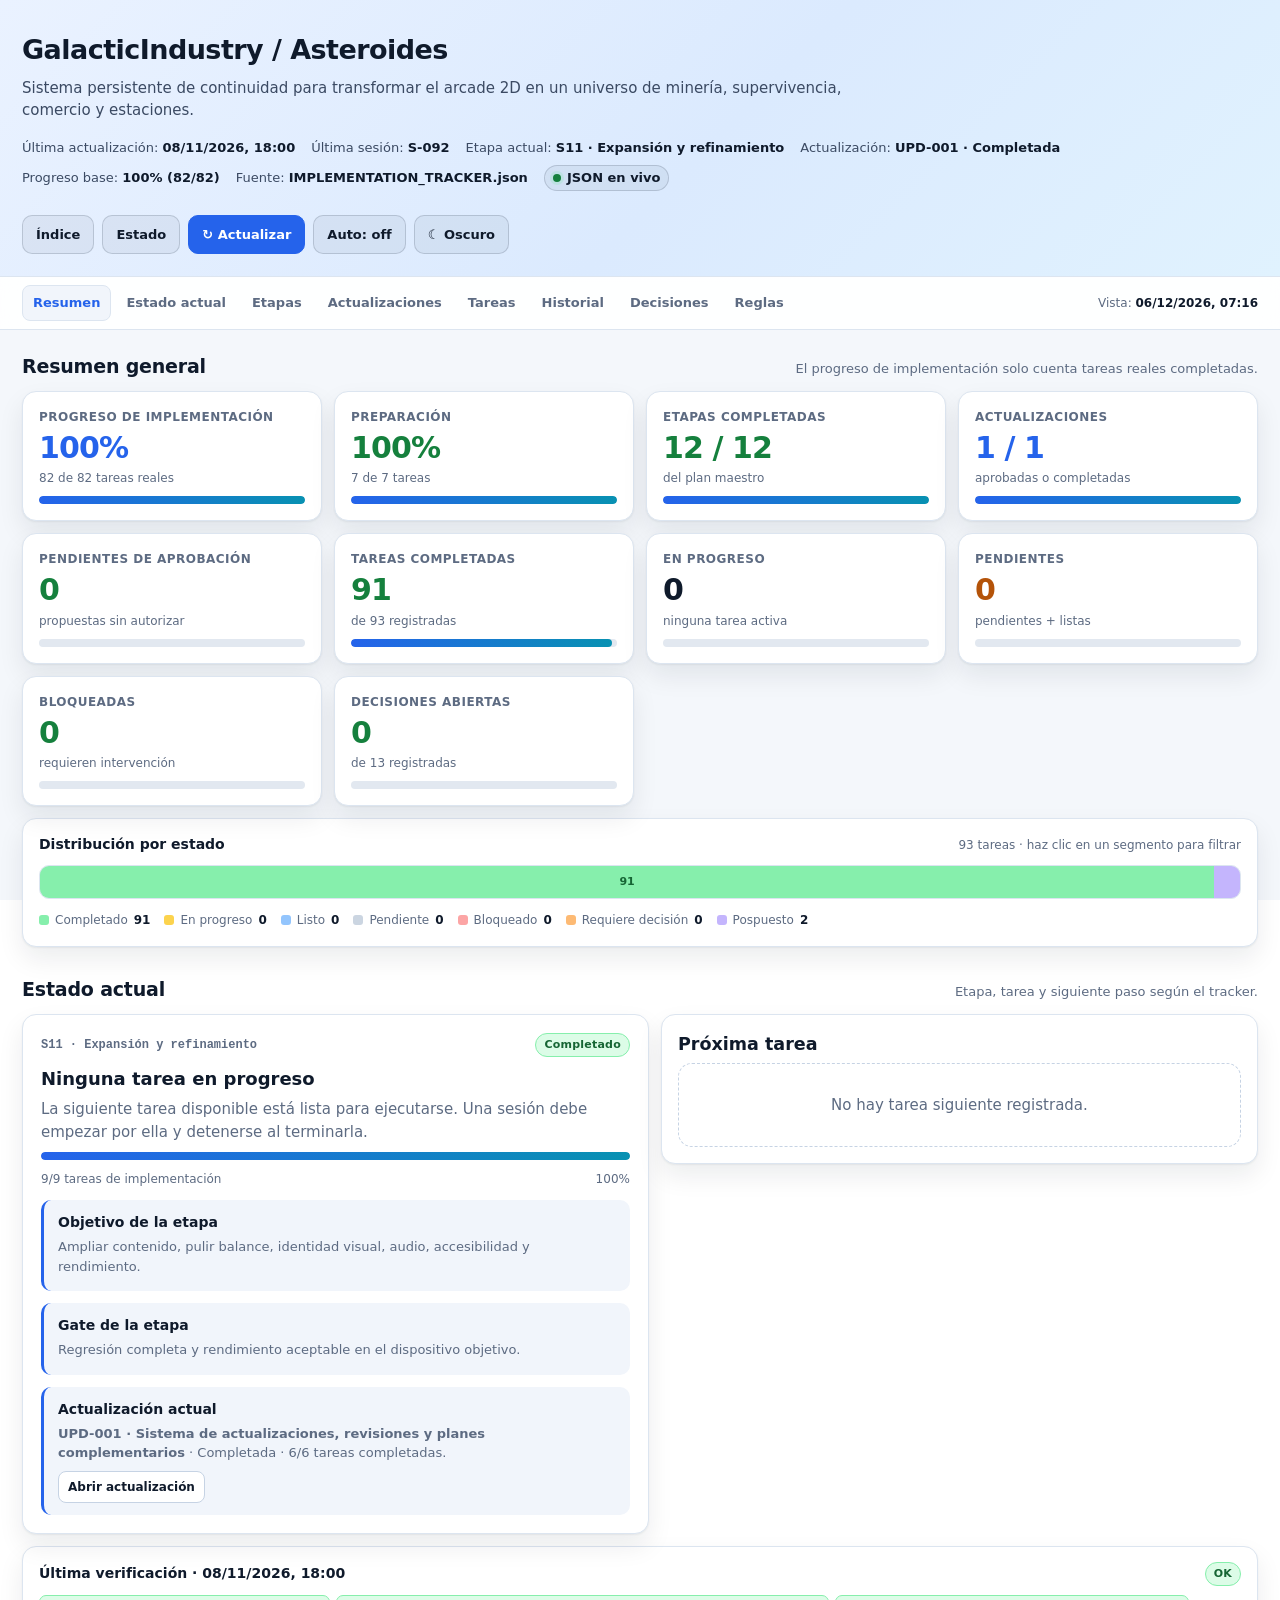
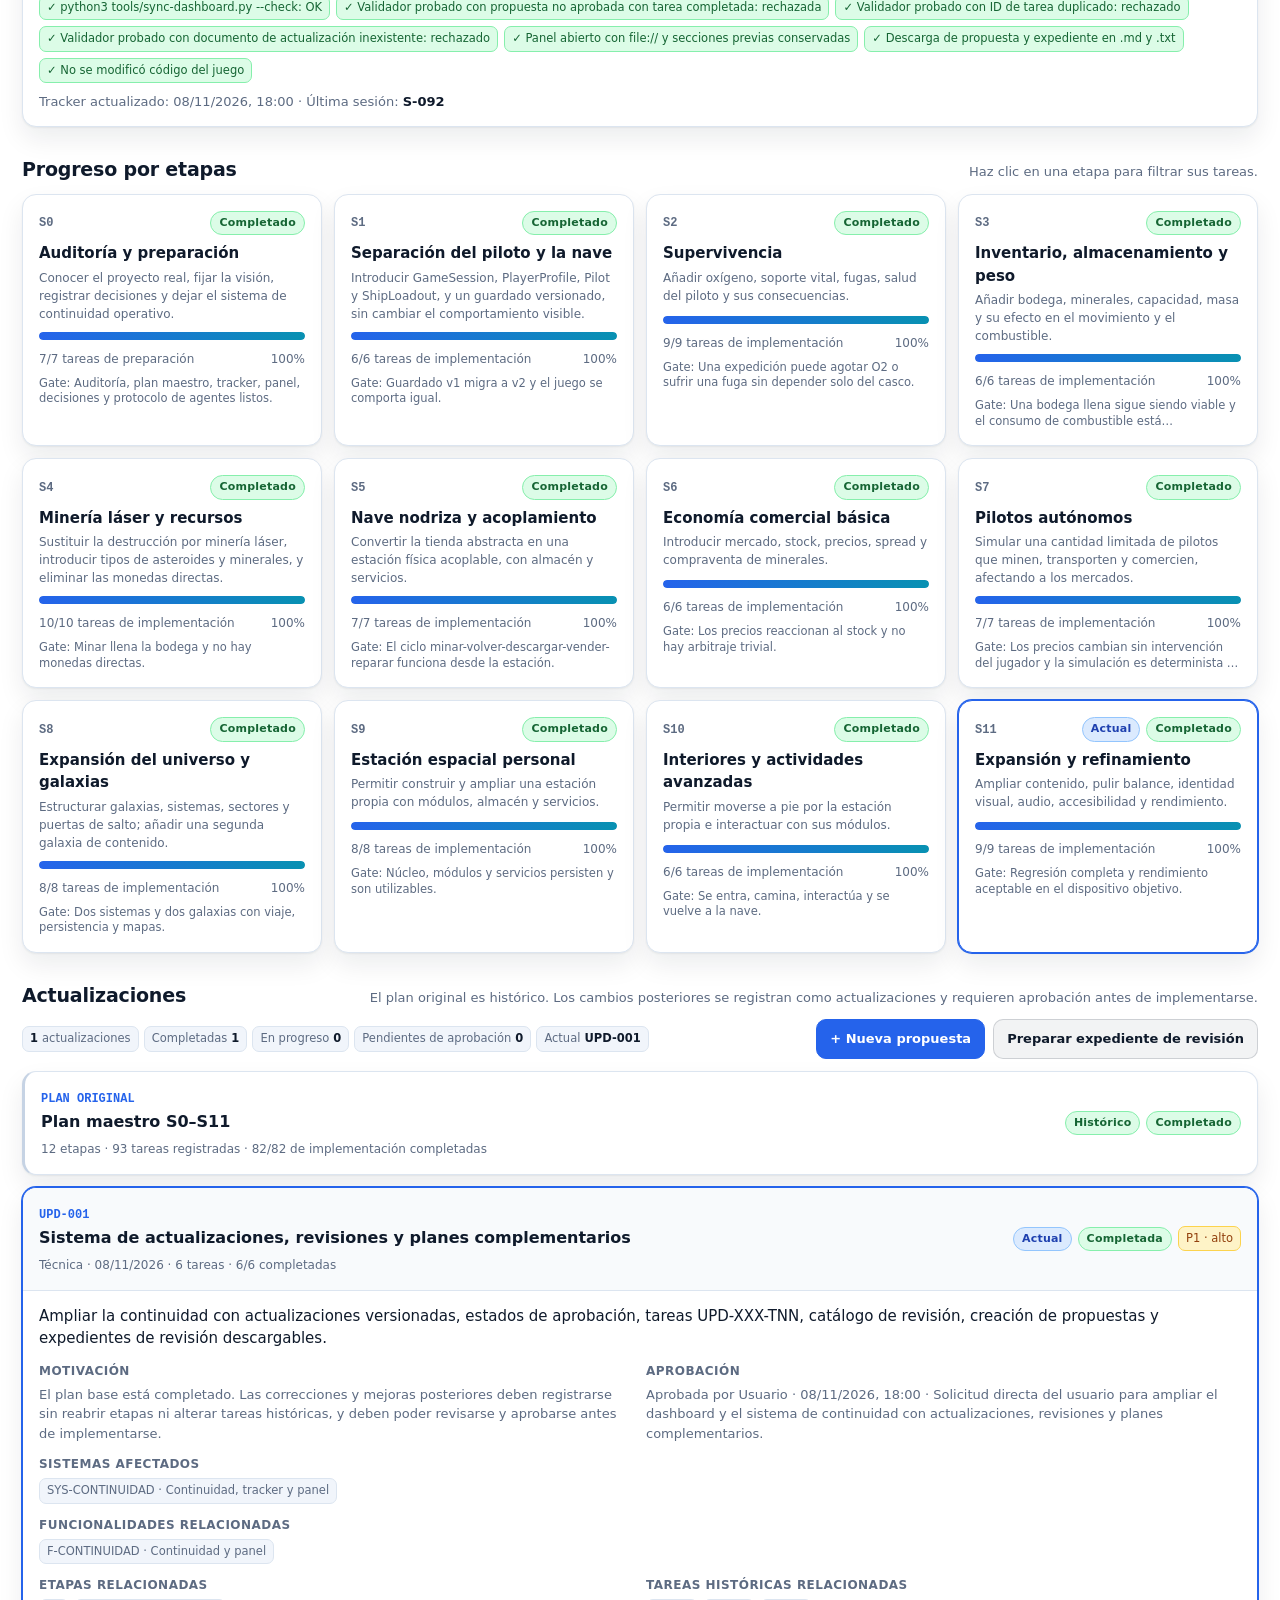
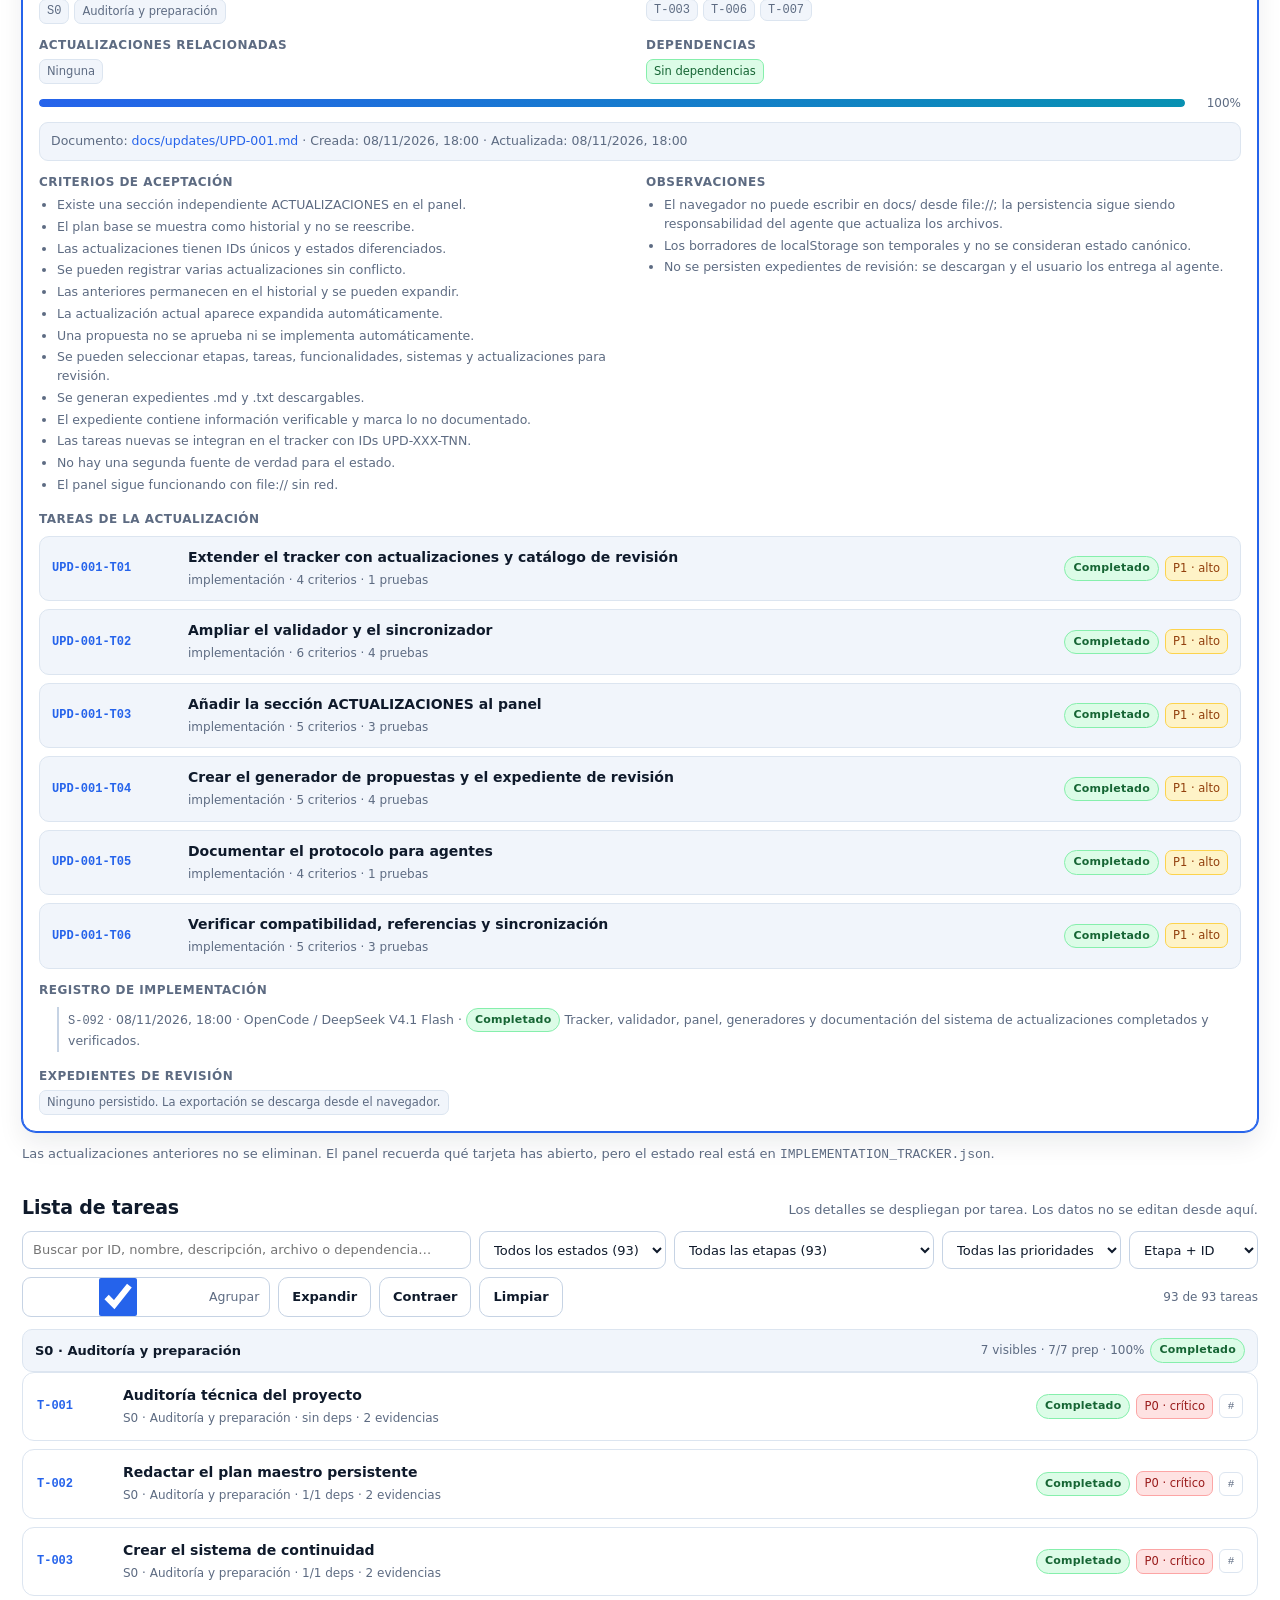
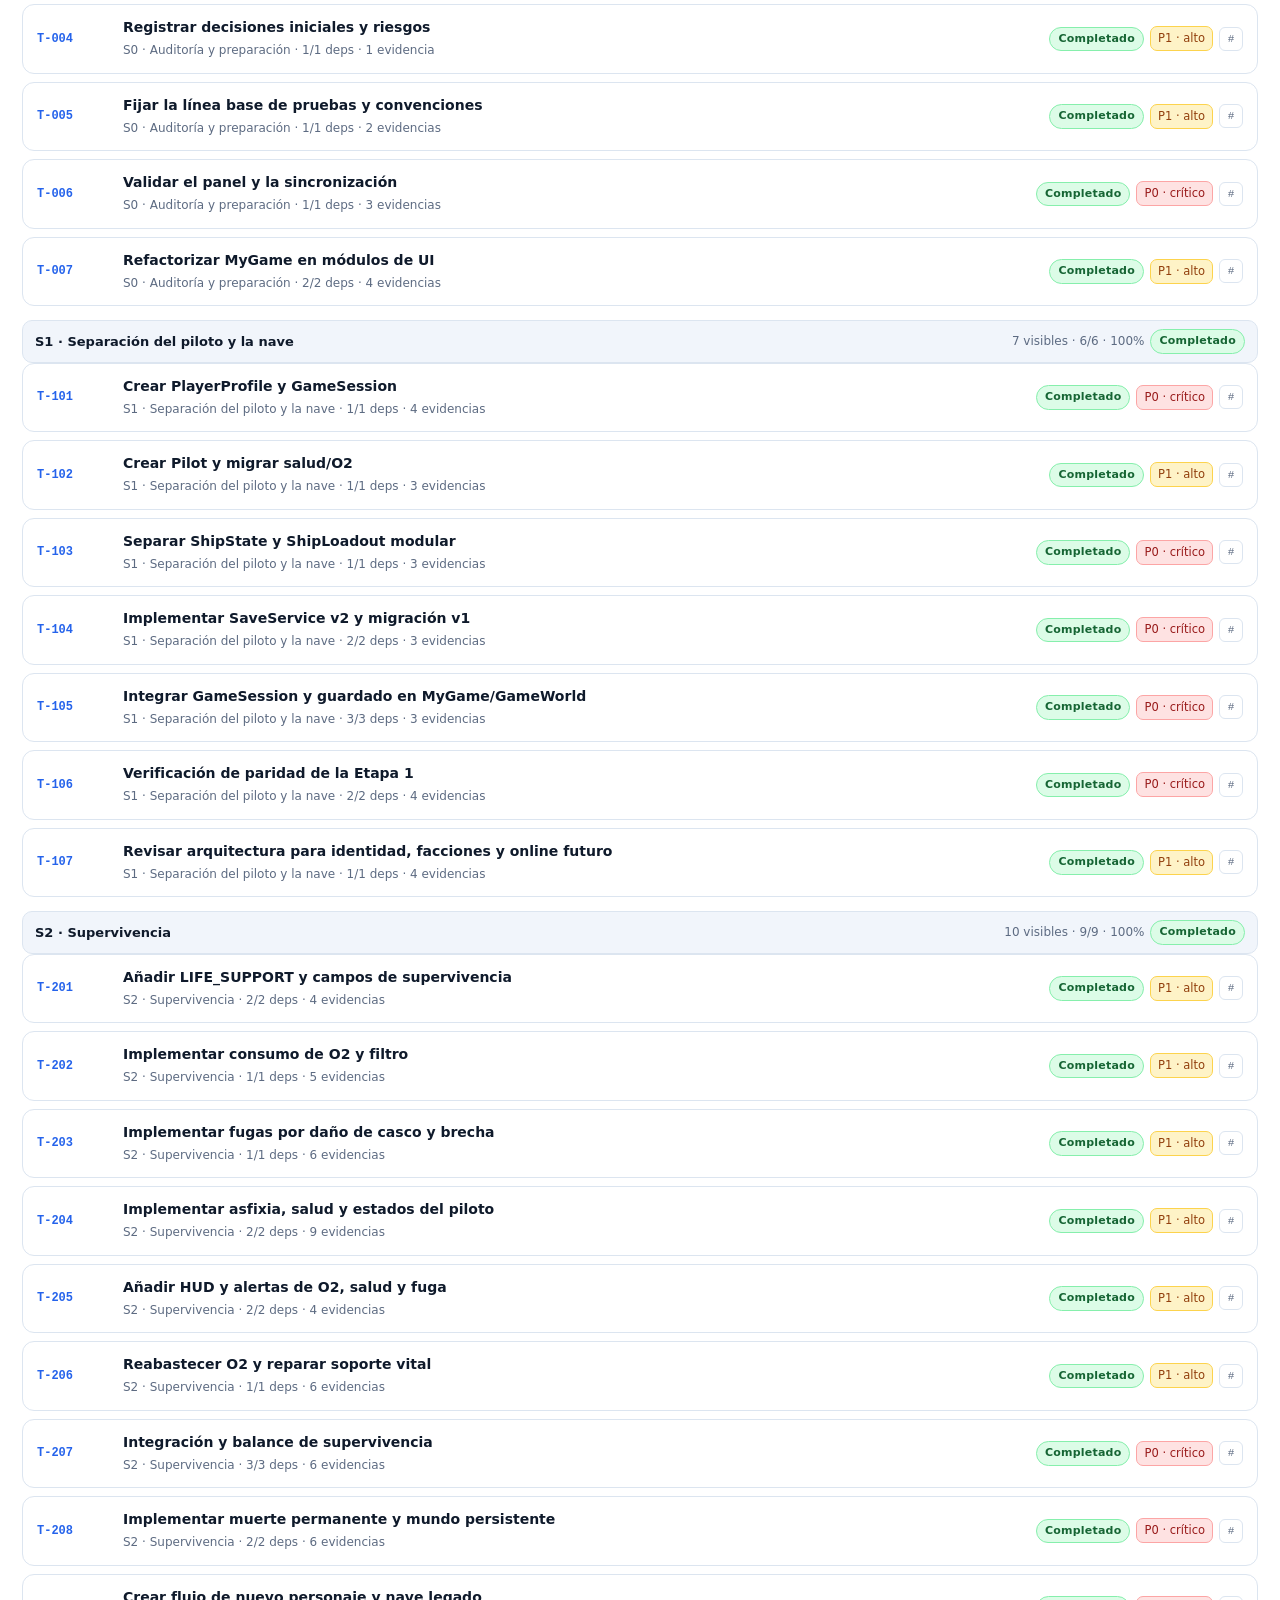
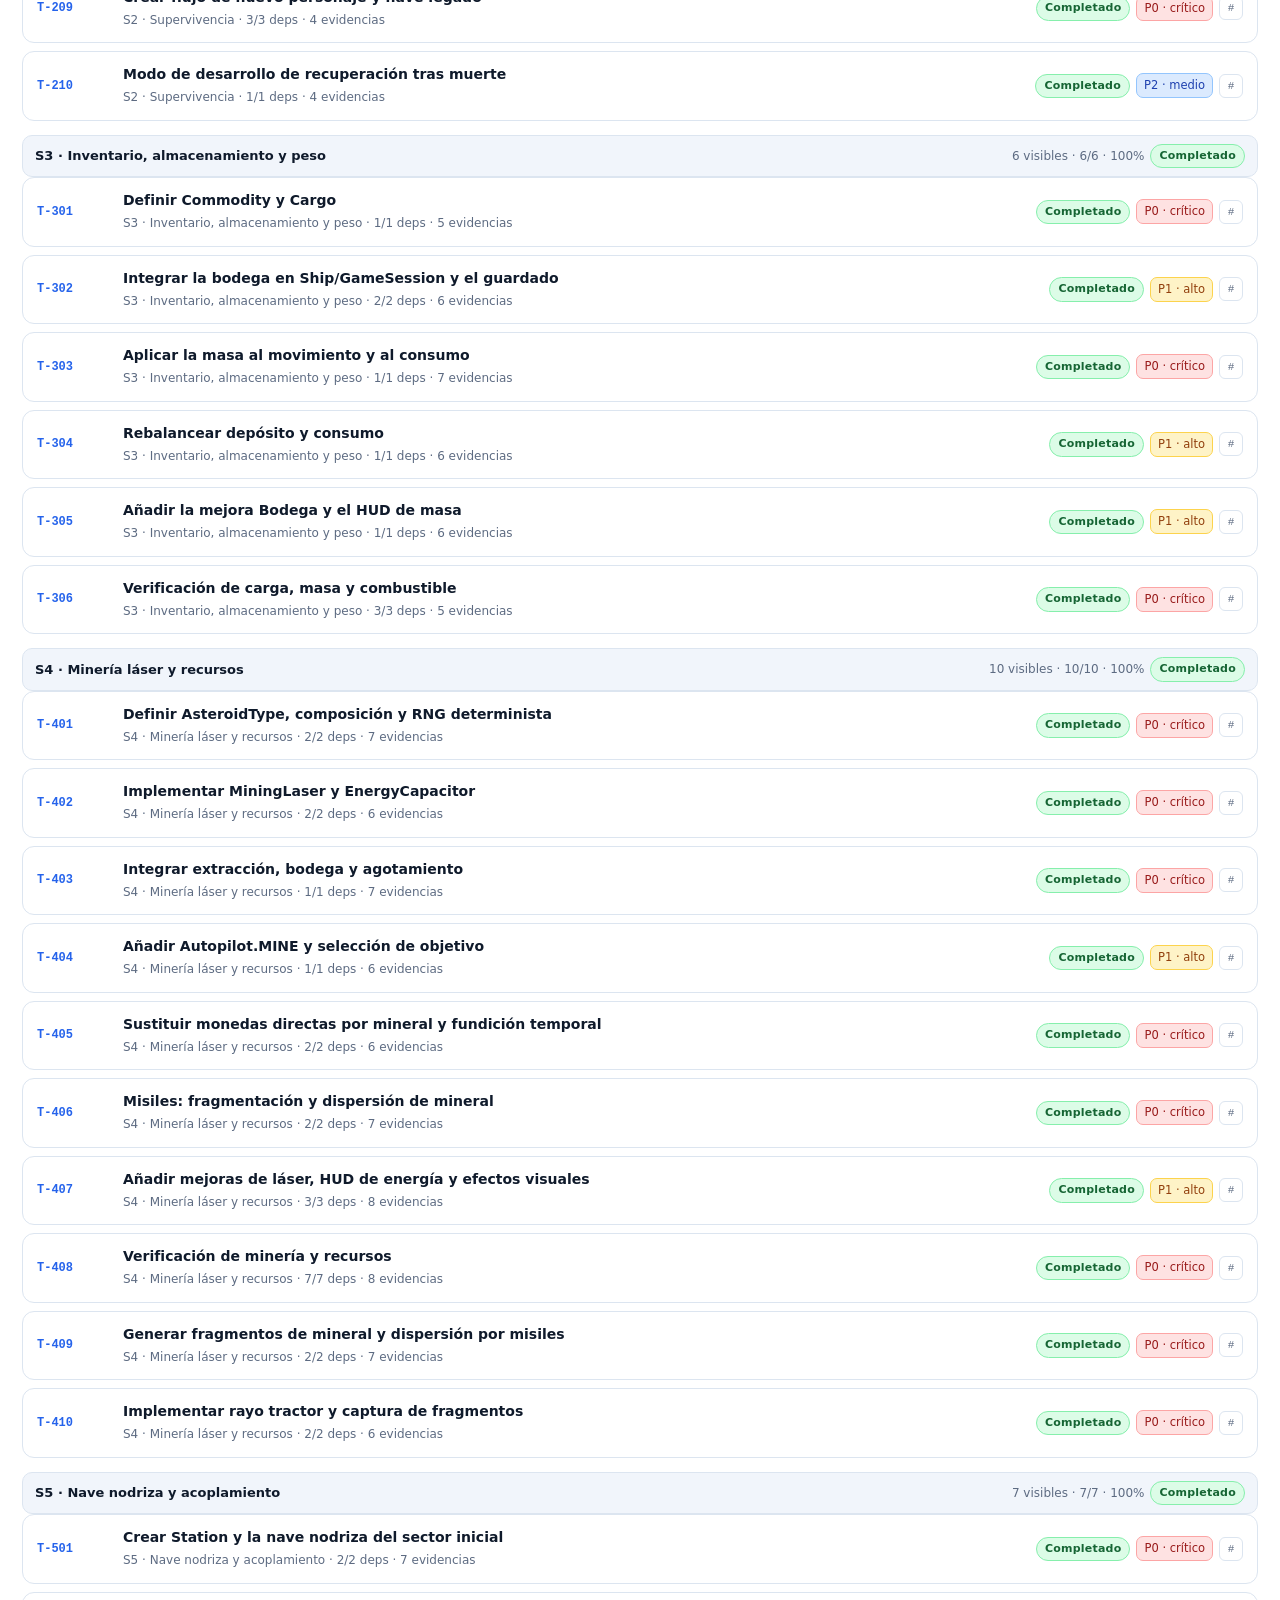
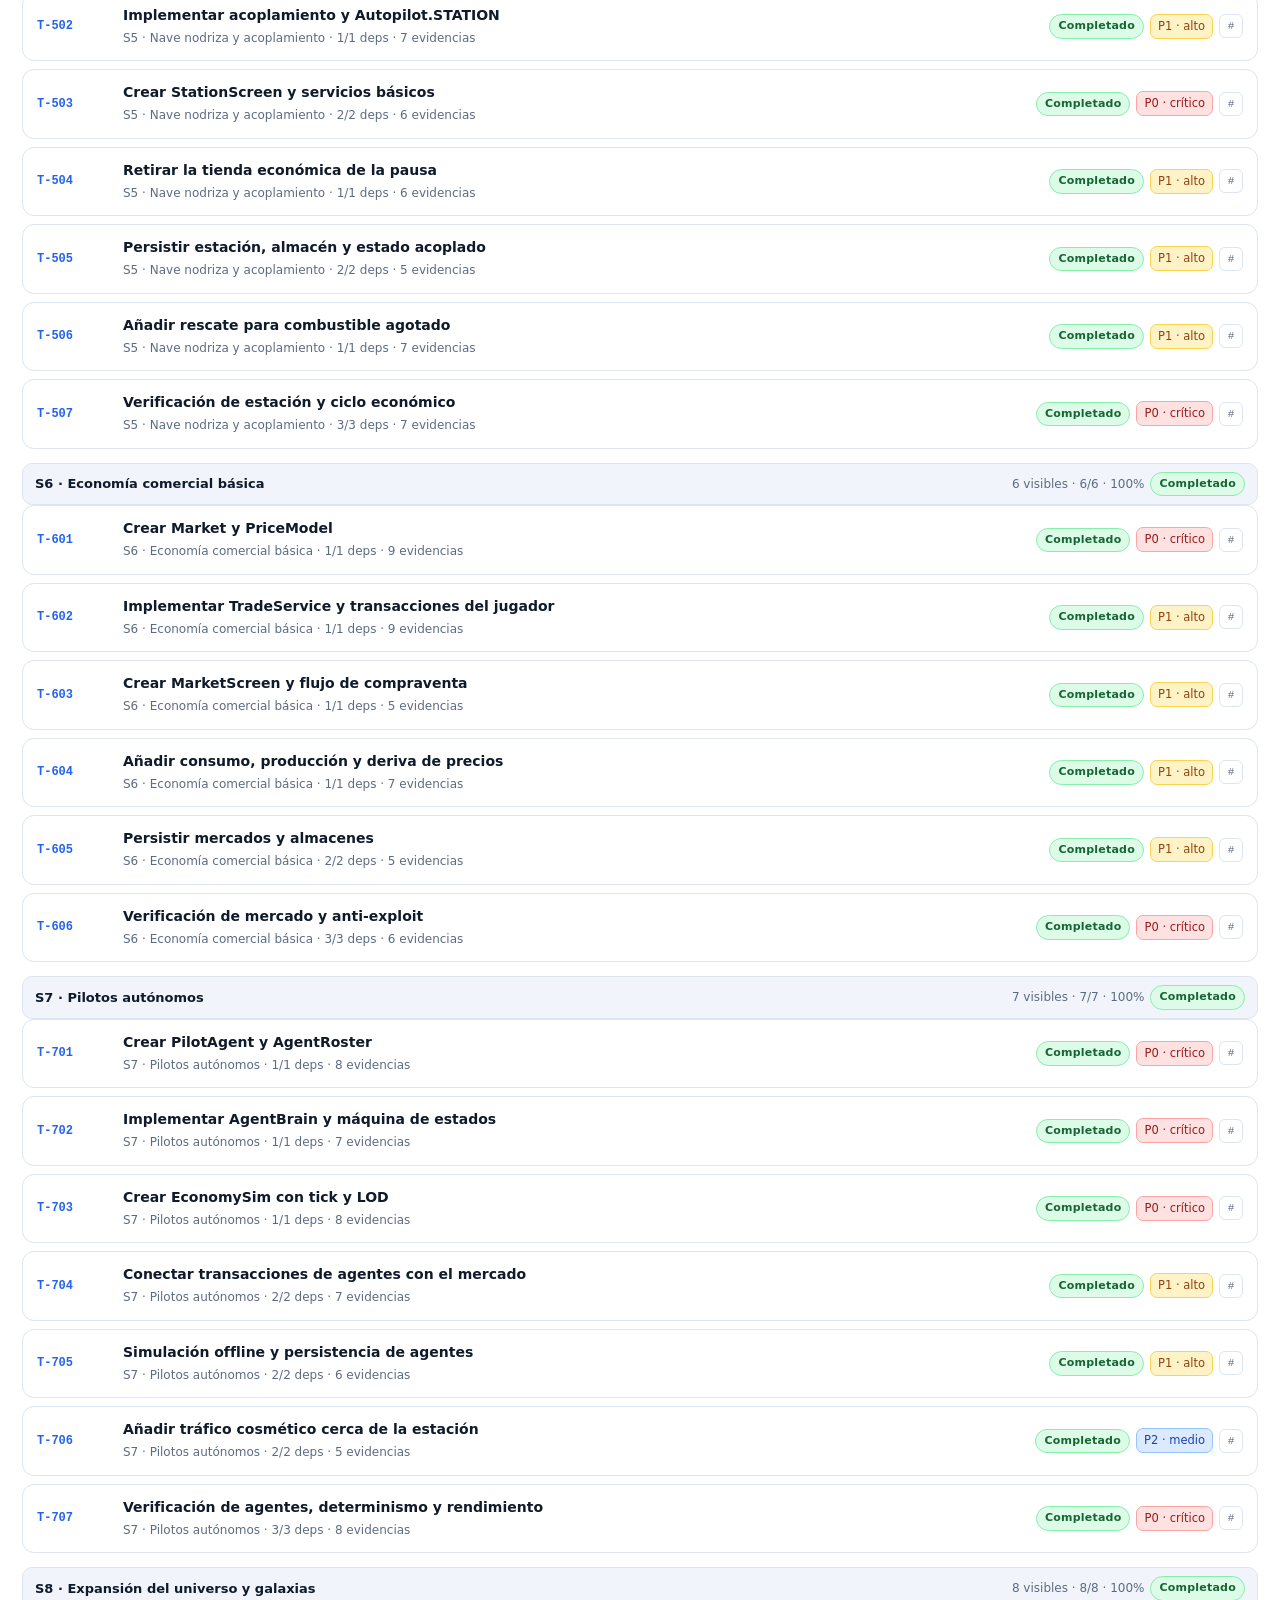
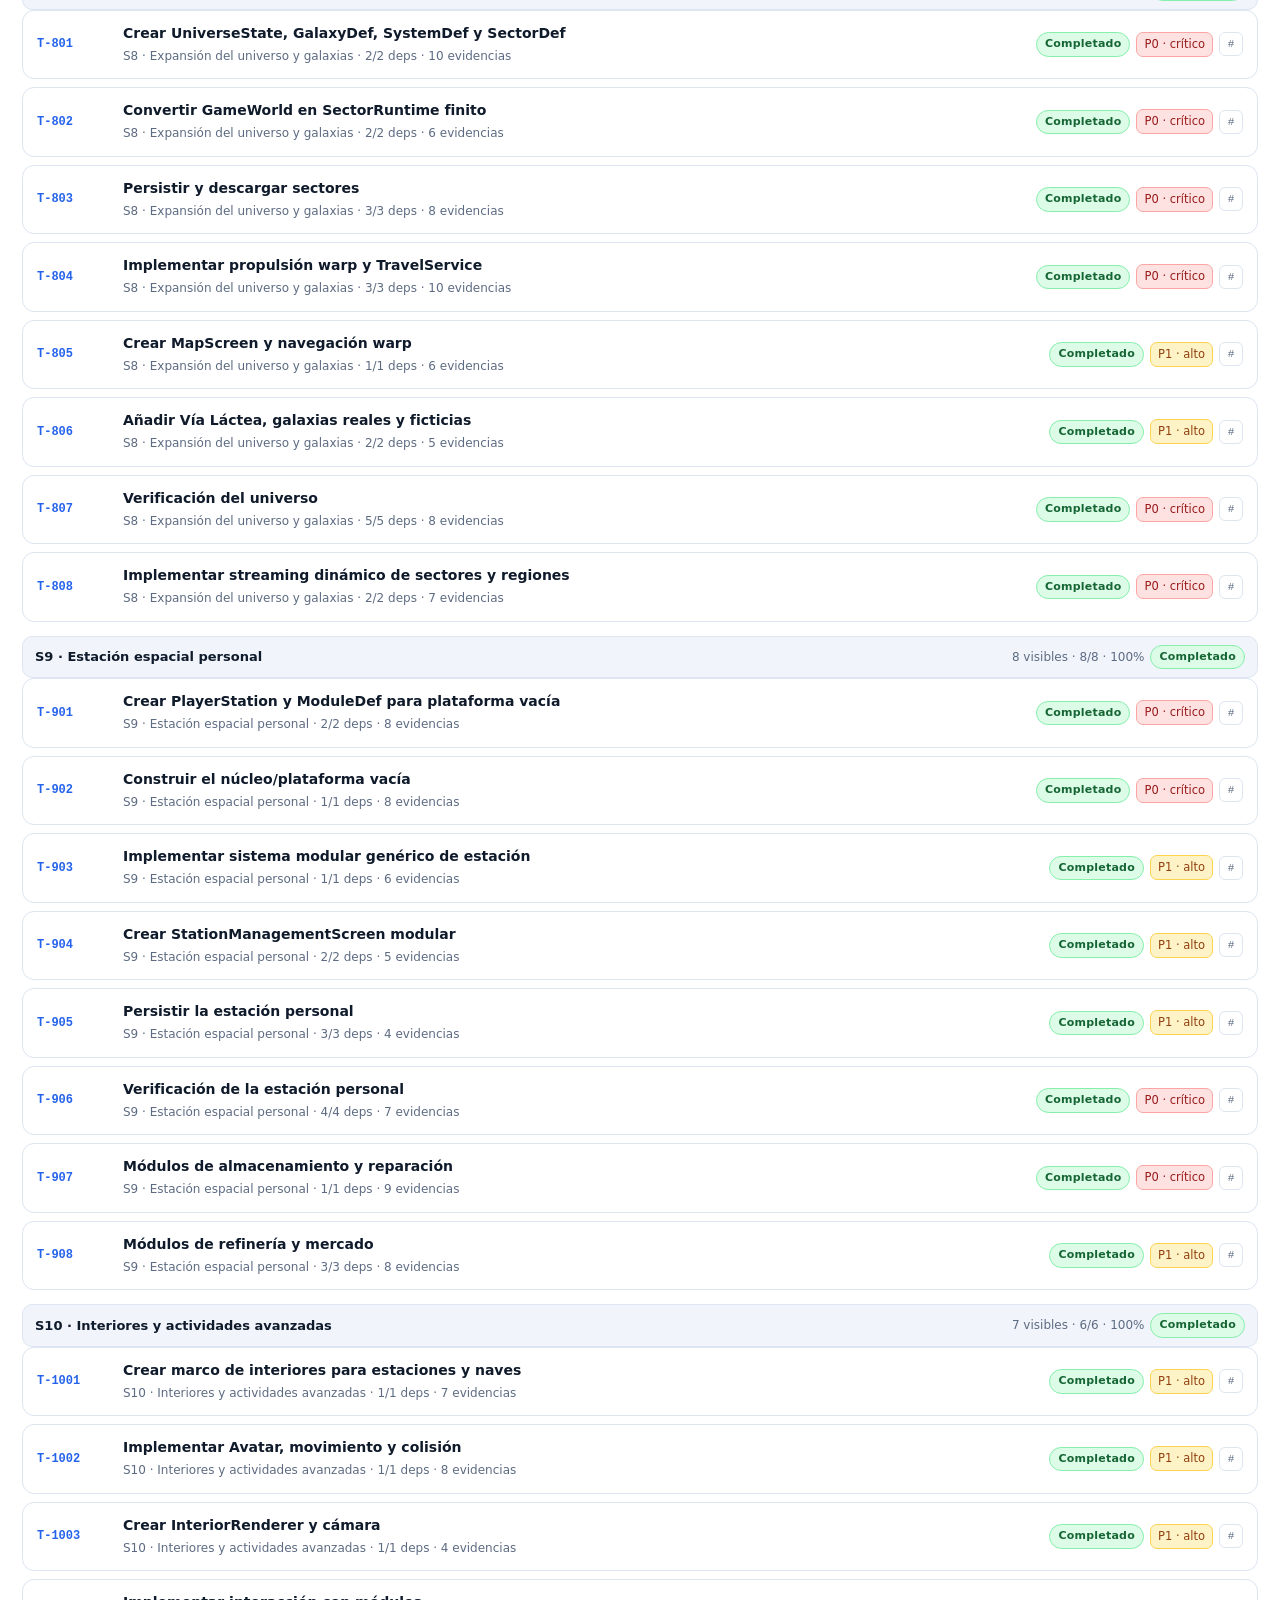
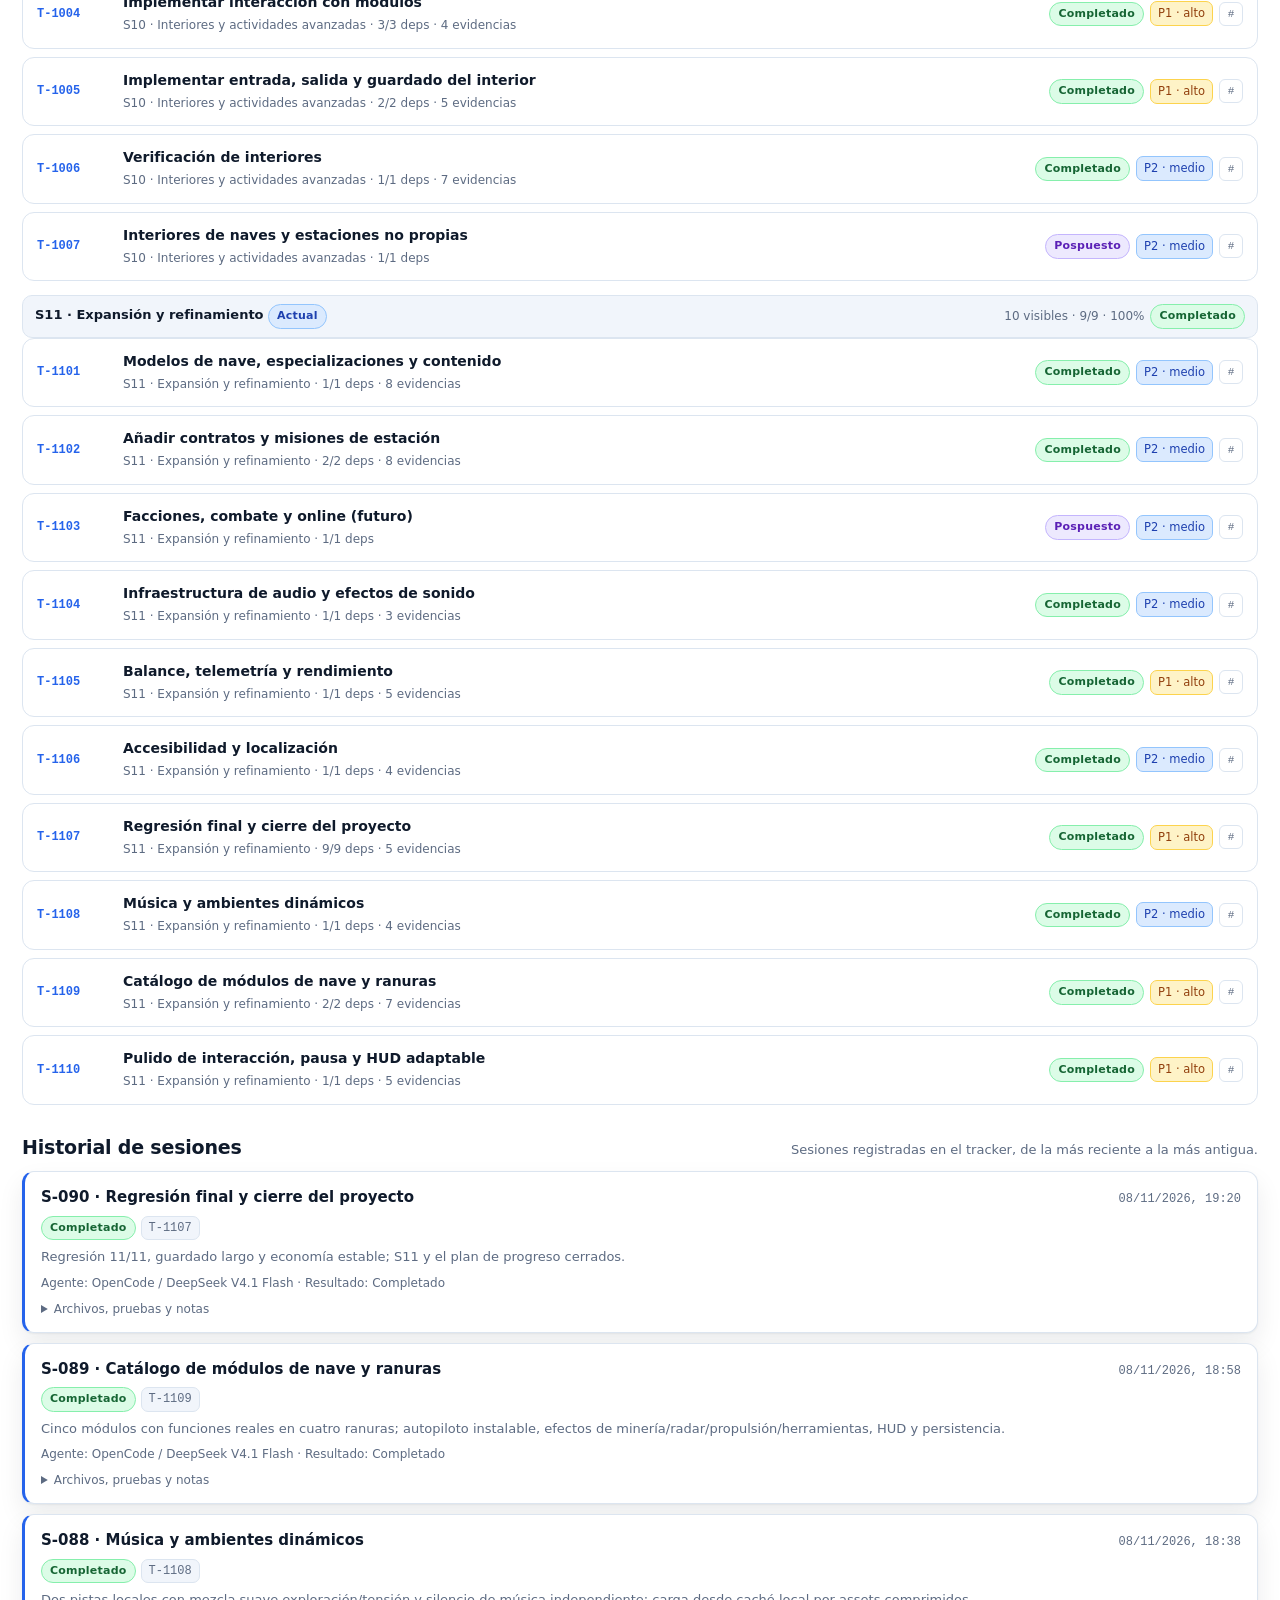
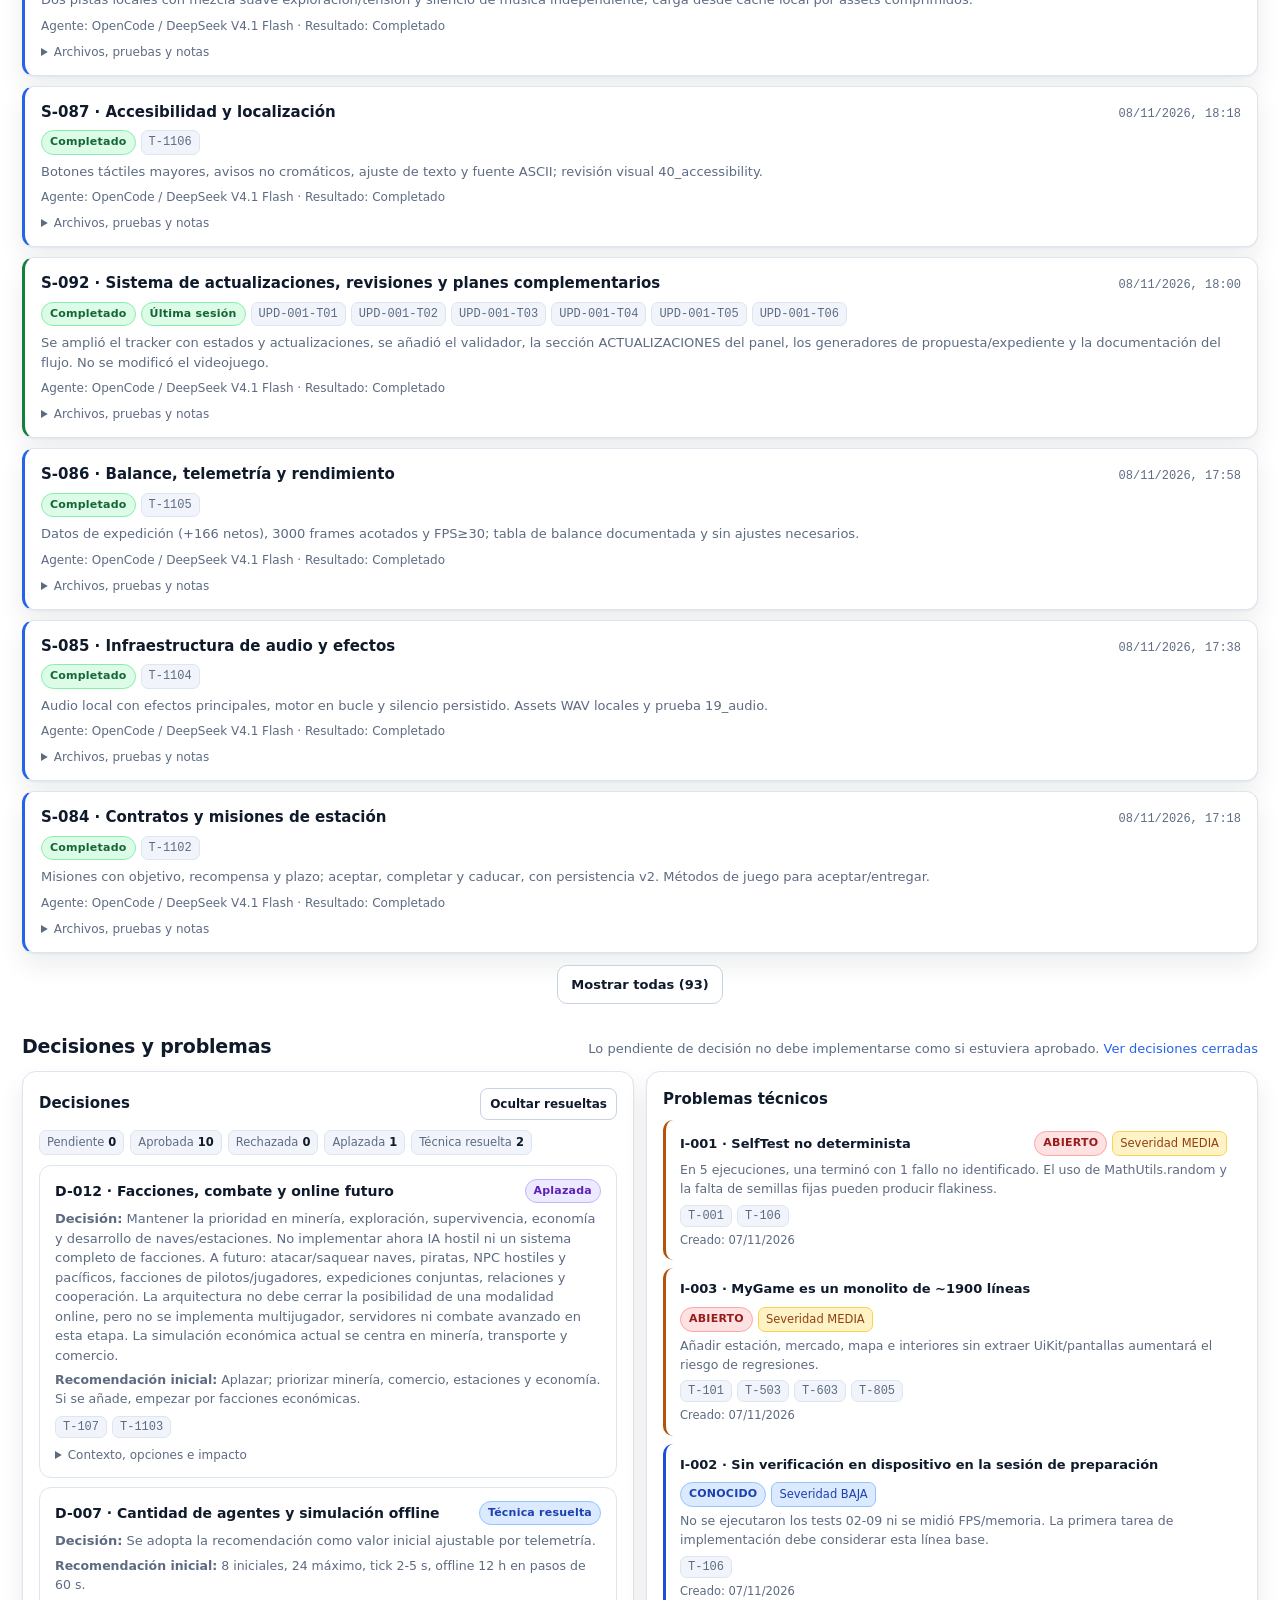
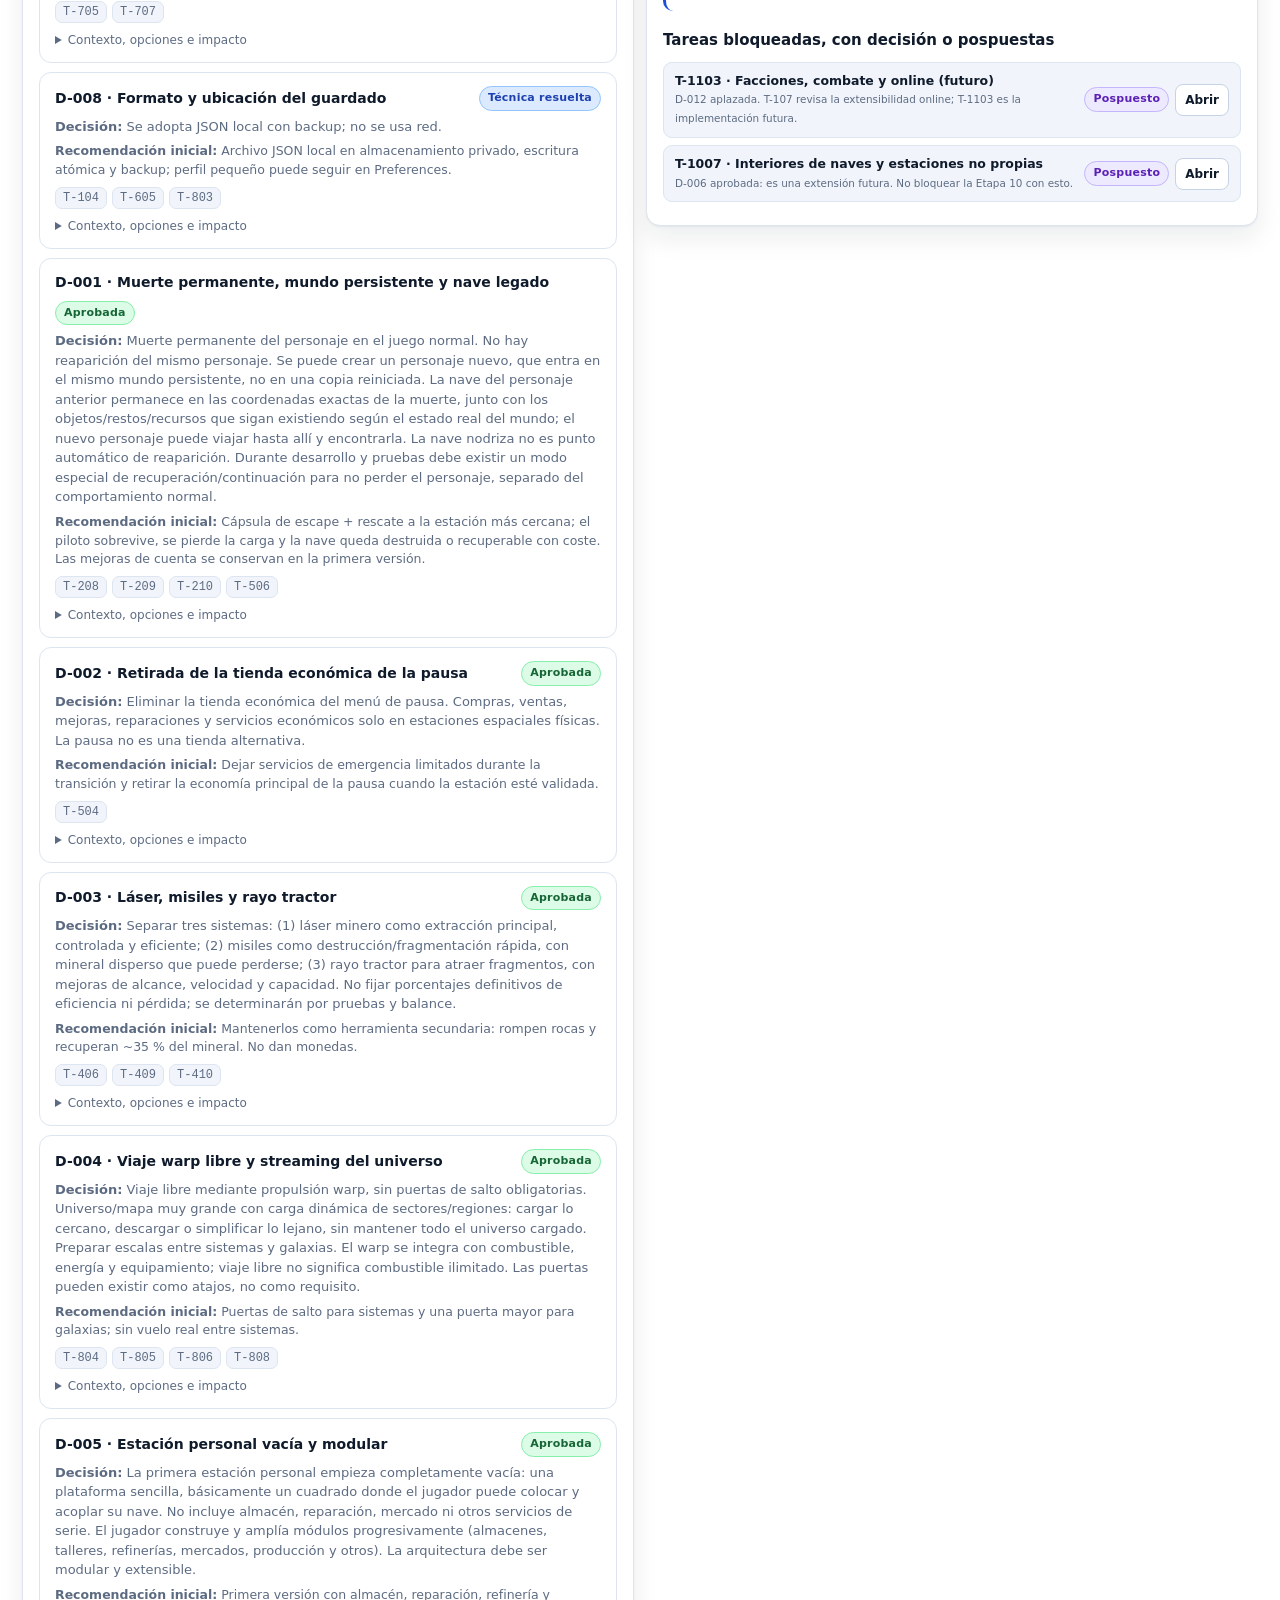
==== commit fb97f312: "UPD-001: sistema de actualizaciones, revisiones y planes complementarios Amplía el tracker con updat" ====
--- a/docs/dashboard/index.html
+++ b/docs/dashboard/index.html
@@ -33,12 +33,15 @@
           <span>Última actualización: <strong id="last-updated">—</strong></span>
           <span>Última sesión: <strong id="last-session">—</strong></span>
           <span>Etapa actual: <strong id="top-stage">—</strong></span>
-          <span>Progreso: <strong id="top-progress">—</strong></span>
+          <span>Actualización: <strong id="top-update">—</strong></span>
+          <span>Progreso base: <strong id="top-progress">—</strong></span>
           <span>Fuente: <strong>IMPLEMENTATION_TRACKER.json</strong></span>
           <span class="source-pill"><span class="dot" id="source-dot"></span><strong id="data-source">embebidos</strong></span>
         </div>
       </div>
       <div class="top-actions">
+        <a class="btn" href="../INDEX.md" target="_blank" rel="noopener" title="Mapa de sistemas: código, diseño, decisiones, tareas y pruebas">Índice</a>
+        <a class="btn" href="../STATUS.md" target="_blank" rel="noopener" title="Resumen generado del estado del proyecto">Estado</a>
         <button class="btn primary" id="reload-btn" type="button" title="Vuelve a leer IMPLEMENTATION_TRACKER.json sin recargar la página">↻ Actualizar</button>
         <button class="btn" id="auto-btn" type="button" aria-pressed="false" title="Actualización automática cada 10 segundos">Auto: off</button>
         <button class="btn" id="theme-btn" type="button" aria-label="Cambiar a tema claro" aria-pressed="false">☀ Claro</button>
@@ -53,6 +56,7 @@
       <a href="#resumen">Resumen</a>
       <a href="#estado">Estado actual</a>
       <a href="#etapas">Etapas</a>
+      <a href="#actualizaciones">Actualizaciones</a>
       <a href="#tareas">Tareas</a>
       <a href="#historial">Historial</a>
       <a href="#decisiones">Decisiones</a>
@@ -93,6 +97,22 @@
       <span class="hint">Haz clic en una etapa para filtrar sus tareas.</span>
     </div>
     <div class="grid stage-grid" id="stage-grid"></div>
+  </section>
+
+  <section id="actualizaciones">
+    <div class="section-head">
+      <h2>Actualizaciones</h2>
+      <span class="hint">El plan original es histórico. Los cambios posteriores se registran como actualizaciones y requieren aprobación antes de implementarse.</span>
+    </div>
+    <div class="update-toolbar">
+      <div class="chips" id="update-summary" aria-live="polite"></div>
+      <div class="update-actions">
+        <button class="btn primary" id="new-update-btn" type="button">+ Nueva propuesta</button>
+        <button class="btn" id="review-btn" type="button">Preparar expediente de revisión</button>
+      </div>
+    </div>
+    <div id="updates-list"></div>
+    <p class="hint update-foot">Las actualizaciones anteriores no se eliminan. El panel recuerda qué tarjeta has abierto, pero el estado real está en <code>IMPLEMENTATION_TRACKER.json</code>.</p>
   </section>
 
   <section id="tareas">
@@ -171,9 +191,118 @@
 <footer>
   <div class="wrap">
     Panel estático y autocontenido. Estilos y lógica viven en <code>dashboard.css</code> y <code>dashboard.js</code>; los datos siguen embebidos para <code>file://</code>. Funciona sin servidor, CDN ni red. Si se abre por HTTP, actualiza los datos desde <code>IMPLEMENTATION_TRACKER.json</code> sin recargar la página.
-    Para actualizar los datos: <code>python3 tools/sync-dashboard.py</code>.
+    Para actualizar los datos: <code>python3 tools/sync-dashboard.py</code>, que también regenera <a href="../STATUS.md" target="_blank" rel="noopener">STATUS.md</a>. Mapa de sistemas: <a href="../INDEX.md" target="_blank" rel="noopener">INDEX.md</a>.
   </div>
 </footer>
+
+<div class="modal" id="proposal-modal" hidden>
+  <div class="modal-backdrop" data-close-modal="proposal-modal"></div>
+  <div class="modal-panel" role="dialog" aria-modal="true" aria-labelledby="proposal-title">
+    <div class="modal-head">
+      <div>
+        <h3 id="proposal-title">Nueva propuesta de actualización</h3>
+        <p class="hint">La propuesta queda como borrador local y descarga. No se aprueba ni se escribe en el proyecto automáticamente.</p>
+      </div>
+      <button class="modal-close" type="button" data-close-modal="proposal-modal" aria-label="Cerrar">×</button>
+    </div>
+    <div class="modal-body">
+      <form id="proposal-form" class="form-grid">
+        <label class="field field-wide">
+          <span>Nombre <em>*</em></span>
+          <input type="text" id="prop-name" maxlength="120" required placeholder="Ej.: Reequilibrio del consumo de combustible">
+        </label>
+        <label class="field field-wide">
+          <span>Descripción <em>*</em></span>
+          <textarea id="prop-description" rows="3" required placeholder="Qué se quiere cambiar y cómo debería funcionar."></textarea>
+        </label>
+        <label class="field field-wide">
+          <span>Motivo / justificación</span>
+          <textarea id="prop-motivation" rows="2" placeholder="Qué no funciona, qué criticó el usuario o qué problema resuelve."></textarea>
+        </label>
+        <label class="field">
+          <span>Tipo de cambio</span>
+          <select id="prop-type">
+            <option value="CORRECCION">Corrección</option>
+            <option value="MEJORA">Mejora</option>
+            <option value="DISENO">Cambio de diseño</option>
+            <option value="CARACTERISTICA">Nueva característica</option>
+            <option value="REEQUILIBRIO">Reequilibrio</option>
+            <option value="REFACTORIZACION">Refactorización</option>
+            <option value="TECNICA">Técnica</option>
+            <option value="INFRAESTRUCTURA">Infraestructura</option>
+          </select>
+        </label>
+        <label class="field">
+          <span>Prioridad</span>
+          <select id="prop-priority">
+            <option value="P2" selected>P2 · medio</option>
+            <option value="P1">P1 · alto</option>
+            <option value="P0">P0 · crítico</option>
+            <option value="P3">P3 · bajo</option>
+          </select>
+        </label>
+        <div class="field field-wide">
+          <span>Sistemas afectados</span>
+          <div class="check-grid" id="prop-systems"></div>
+        </div>
+        <div class="field field-wide">
+          <span>Funcionalidades relacionadas</span>
+          <div class="check-grid" id="prop-features"></div>
+        </div>
+        <label class="field field-wide">
+          <span>Tareas históricas relacionadas (IDs separados por coma)</span>
+          <input type="text" id="prop-related" placeholder="Ej.: T-303, T-304">
+        </label>
+        <label class="field field-wide">
+          <span>Observaciones</span>
+          <textarea id="prop-observations" rows="2" placeholder="Dependencias, dudas, límites o referencias a tareas históricas."></textarea>
+        </label>
+      </form>
+      <div class="proposal-meta" id="proposal-meta"></div>
+      <div class="draft-box" id="draft-box" hidden></div>
+    </div>
+    <div class="modal-foot">
+      <span class="hint" id="proposal-id">Se asignará el siguiente ID libre.</span>
+      <div class="modal-actions">
+        <button class="btn primary" id="proposal-md" type="button">Descargar .md</button>
+        <button class="btn" id="proposal-txt" type="button">Descargar .txt</button>
+        <button class="btn ghost" id="proposal-json" type="button">Copiar JSON</button>
+        <button class="btn ghost" type="button" data-close-modal="proposal-modal">Cerrar</button>
+      </div>
+    </div>
+  </div>
+</div>
+
+<div class="modal" id="review-modal" hidden>
+  <div class="modal-backdrop" data-close-modal="review-modal"></div>
+  <div class="modal-panel wide" role="dialog" aria-modal="true" aria-labelledby="review-title">
+    <div class="modal-head">
+      <div>
+        <h3 id="review-title">Expediente de revisión</h3>
+        <p class="hint">Selecciona elementos ya registrados. El documento solo usa datos del tracker y marca lo ausente como no documentado.</p>
+      </div>
+      <button class="modal-close" type="button" data-close-modal="review-modal" aria-label="Cerrar">×</button>
+    </div>
+    <div class="modal-body">
+      <div class="review-toolbar">
+        <input id="review-search" type="search" placeholder="Buscar etapa, tarea, sistema, funcionalidad o actualización…" autocomplete="off">
+        <button class="btn ghost small" id="review-all" type="button">Seleccionar todo</button>
+        <button class="btn ghost small" id="review-none" type="button">Quitar todo</button>
+        <span class="count" id="review-count">0 seleccionados</span>
+      </div>
+      <p class="hint" style="margin:0 0 10px">Consejo: selecciona una etapa completa o una actualización para incluir sus tareas, archivos, pruebas y criterios.</p>
+      <div id="review-list" class="review-list"></div>
+    </div>
+    <div class="modal-foot">
+      <span class="hint" id="review-hint">Sin selección.</span>
+      <div class="modal-actions">
+        <button class="btn primary" id="review-md" type="button">Descargar expediente .md</button>
+        <button class="btn" id="review-txt" type="button">Descargar .txt</button>
+        <button class="btn ghost" type="button" data-close-modal="review-modal">Cerrar</button>
+      </div>
+    </div>
+  </div>
+</div>
 
 <div class="toast" id="toast" role="status" aria-live="polite"></div>
 <button class="to-top" id="to-top" type="button" aria-label="Volver arriba" title="Volver arriba">↑</button>
@@ -183,20 +312,23 @@
 <script id="tracker-data" type="application/json">
 {
   "meta": {
-    "schemaVersion": 1,
+    "schemaVersion": 2,
     "project": "GalacticIndustry",
     "displayName": "GalacticIndustry / Asteroides",
     "description": "Sistema persistente de continuidad para transformar el arcade 2D en un universo de minería, supervivencia, comercio y estaciones.",
-    "lastUpdated": "2026-11-08T10:45:00-06:00",
-    "lastSessionId": "S-091",
+    "lastUpdated": "2026-11-08T12:00:00-06:00",
+    "lastSessionId": "S-092",
     "lastVerification": {
-      "date": "2026-11-08T10:45:00-06:00",
+      "date": "2026-11-08T12:00:00-06:00",
       "result": "OK",
       "checks": [
-        "01_logic: SelfTest TODO OK",
-        "02_navigation, 03_controls, 05_death, 09_wing_damage, 10_survival, 11_cargo, 12_mining, 13_station, 13_tractor, 14_market, 15_agents, 16_universe, 17_player_station, 17_warp, 18_interiors, 18_map, 19_audio, 20_accessibility, 21_music y 22_ui_polish: OK",
-        "06_visual_menu actualizado al menú actual",
-        "Panel sincronizado con el estado final"
+        "python3 tools/sync-dashboard.py --check: OK",
+        "Validador probado con propuesta no aprobada con tarea completada: rechazada",
+        "Validador probado con ID de tarea duplicado: rechazado",
+        "Validador probado con documento de actualización inexistente: rechazado",
+        "Panel abierto con file:// y secciones previas conservadas",
+        "Descarga de propuesta y expediente en .md y .txt",
+        "No se modificó código del juego"
       ]
     },
     "currentStageId": "S11",
@@ -214,8 +346,16 @@
       "No eliminar tareas o etapas silenciosamente.",
       "Actualizar JSON, log, decisiones y HTML al terminar.",
       "Si una tarea queda EN_PROGRESO, la siguiente sesión debe recuperarla antes de empezar otra.",
-      "Al añadir tareas, actualizar taskCount e implementationTaskCount de la etapa."
-    ]
+      "Al añadir tareas, actualizar taskCount e implementationTaskCount de la etapa.",
+      "El plan maestro es histórico: los cambios posteriores se registran como actualizaciones UPD-XXX.",
+      "Una actualización no aprobada no puede tener tareas EN_PROGRESO ni COMPLETADO.",
+      "Las tareas de actualización usan IDs UPD-XXX-TNN y viven en updates[].tasks.",
+      "No se reutilizan ni renumeran IDs históricos."
+    ],
+    "currentUpdateId": "UPD-001",
+    "nextUpdateId": null,
+    "updatesSchemaVersion": 1,
+    "updateProgressDefinition": "El progreso del plan base solo cuenta tracker.tasks con category=implementation y countsForProgress=true. Cada actualización calcula su propio progreso con updates[].tasks y no altera el progreso base."
   },
   "statusDefinitions": {
     "PENDIENTE": {
@@ -5556,6 +5696,13 @@
         "CombatSystem.java",
         "docs/DECISIONS.md"
       ],
+      "contextFiles": [],
+      "contextDocs": [
+        "docs/DECISIONS.md",
+        "docs/MASTER_PLAN.md",
+        "docs/arquitectura.md"
+      ],
+      "artifacts": [],
       "acceptanceCriteria": [
         "No se implementa IA hostil ni combate en las etapas iniciales.",
         "La arquitectura no cierra la posibilidad de facciones u online.",
@@ -6425,6 +6572,19 @@
         "InteriorRenderer.java",
         "MyGame.java"
       ],
+      "contextFiles": [
+        "src/com/example/codegame/InteriorScene.java",
+        "src/com/example/codegame/InteriorRenderer.java",
+        "src/com/example/codegame/MyGame.java",
+        "src/com/example/codegame/PlayerStation.java"
+      ],
+      "contextDocs": [
+        "docs/MASTER_PLAN.md",
+        "docs/arquitectura.md",
+        "docs/DECISIONS.md",
+        "docs/pruebas.md"
+      ],
+      "artifacts": [],
       "acceptanceCriteria": [
         "El sistema de interiores puede cargar una nave o estación no propia.",
         "No se implementa en la primera versión de la Etapa 10.",
@@ -6943,6 +7103,27 @@
       "decision": "Mantener la prioridad en minería, exploración, supervivencia, economía y desarrollo de naves/estaciones. No implementar ahora IA hostil ni un sistema completo de facciones. A futuro: atacar/saquear naves, piratas, NPC hostiles y pacíficos, facciones de pilotos/jugadores, expediciones conjuntas, relaciones y cooperación. La arquitectura no debe cerrar la posibilidad de una modalidad online, pero no se implementa multijugador, servidores ni combate avanzado en esta etapa. La simulación económica actual se centra en minería, transporte y comercio.",
       "createdAt": "2026-11-07",
       "updatedAt": "2026-11-07T22:30:00-06:00"
+    },
+    {
+      "id": "D-013",
+      "title": "Sistema de actualizaciones y revisiones",
+      "status": "APROBADA",
+      "context": "El plan base está terminado y el usuario quiere seguir evolucionando el juego sin reabrir etapas ni reescribir tareas históricas.",
+      "options": [
+        "Reabrir el plan maestro y añadir tareas a las etapas existentes.",
+        "Crear un segundo tracker independiente para las actualizaciones.",
+        "Ampliar el tracker con updates y mantener el plan base intacto."
+      ],
+      "recommendation": "Ampliar el tracker con updates y reviewCatalog, mantener una sola fuente de verdad y documentar el flujo en AGENTS.md y docs/updates/.",
+      "impact": "Afecta al tracker, al validador, al panel y a la documentación de continuidad. No afecta al código del juego.",
+      "affectedTasks": [],
+      "affectedUpdates": [
+        "UPD-001"
+      ],
+      "decidedBy": "Usuario",
+      "decision": "Mantener docs/MASTER_PLAN.md como plan histórico y registrar los cambios posteriores como actualizaciones UPD-XXX. Las tareas de actualización viven en updates[].tasks con IDs UPD-XXX-TNN y no alteran el progreso base. Una actualización requiere aprobación explícita antes de implementarse. El panel ofrece propuesta y expediente de revisión descargables, pero la persistencia sigue en los archivos del proyecto.",
+      "createdAt": "2026-11-08",
+      "updatedAt": "2026-11-08T12:00:00-06:00"
     }
   ],
   "sessions": [
@@ -9230,6 +9411,46 @@
       ],
       "outcome": "Completado",
       "notes": "La flakiness de SelfTest queda registrada como problema abierto."
+    },
+    {
+      "id": "S-092",
+      "date": "2026-11-08T12:00:00-06:00",
+      "agent": "OpenCode / DeepSeek V4.1 Flash",
+      "title": "Sistema de actualizaciones, revisiones y planes complementarios",
+      "summary": "Se amplió el tracker con estados y actualizaciones, se añadió el validador, la sección ACTUALIZACIONES del panel, los generadores de propuesta/expediente y la documentación del flujo. No se modificó el videojuego.",
+      "tasks": [
+        "UPD-001-T01",
+        "UPD-001-T02",
+        "UPD-001-T03",
+        "UPD-001-T04",
+        "UPD-001-T05",
+        "UPD-001-T06"
+      ],
+      "files": [
+        "AGENTS.md",
+        "docs/DECISIONS.md",
+        "docs/IMPLEMENTATION_LOG.md",
+        "docs/IMPLEMENTATION_TRACKER.json",
+        "docs/INDEX.md",
+        "docs/MASTER_PLAN.md",
+        "docs/PENDING_DECISIONS.md",
+        "docs/STATUS.md",
+        "docs/dashboard/dashboard.css",
+        "docs/dashboard/dashboard.js",
+        "docs/dashboard/index.html",
+        "docs/dashboard/README.md",
+        "docs/updates/README.md",
+        "docs/updates/UPD-001.md",
+        "tools/sync-dashboard.py"
+      ],
+      "tests": [
+        "python3 tools/sync-dashboard.py --check",
+        "Casos inválidos del validador",
+        "Revisión del panel con file://",
+        "Descargas .md/.txt"
+      ],
+      "outcome": "Completado",
+      "notes": "Las tareas UPD-001-T01…T06 no cuentan para el progreso del plan base. docs/STATUS.md es derivado y lo genera tools/sync-dashboard.py; docs/INDEX.md se actualizó para enlazar UPD-001 y D-013."
     }
   ],
   "issues": [
@@ -9271,7 +9492,1073 @@
       "createdAt": "2026-11-07"
     }
   ],
-  "status": null
+  "status": null,
+  "updateStatusDefinitions": {
+    "PROPUESTA": {
+      "label": "Propuesta",
+      "description": "Idea registrada. No hay autorización para implementar ni tareas activas."
+    },
+    "EN_REVISION": {
+      "label": "En revisión",
+      "description": "Se está contrastando el alcance, el código y las observaciones del usuario."
+    },
+    "PENDIENTE_APROBACION": {
+      "label": "Pendiente de aprobación",
+      "description": "El plan está listo, pero requiere una decisión explícita del usuario."
+    },
+    "APROBADA": {
+      "label": "Aprobada",
+      "description": "El usuario autorizó el desarrollo. Todavía no hay tareas activas."
+    },
+    "EN_PROGRESO": {
+      "label": "En progreso",
+      "description": "Existe al menos una tarea de implementación activa."
+    },
+    "BLOQUEADA": {
+      "label": "Bloqueada",
+      "description": "Existe un impedimento documentado que impide continuar."
+    },
+    "COMPLETADA": {
+      "label": "Completada",
+      "description": "Sus tareas de progreso están implementadas y verificadas."
+    },
+    "RECHAZADA": {
+      "label": "Rechazada",
+      "description": "Se decidió no continuar. Se conserva como antecedente."
+    },
+    "ARCHIVADA": {
+      "label": "Archivada",
+      "description": "Se conserva como antecedente, sin trabajo previsto."
+    }
+  },
+  "updates": [
+    {
+      "id": "UPD-001",
+      "name": "Sistema de actualizaciones, revisiones y planes complementarios",
+      "status": "COMPLETADA",
+      "changeType": "TECNICA",
+      "priority": "P1",
+      "createdAt": "2026-11-08T12:00:00-06:00",
+      "updatedAt": "2026-11-08T12:00:00-06:00",
+      "description": "Ampliar la continuidad con actualizaciones versionadas, estados de aprobación, tareas UPD-XXX-TNN, catálogo de revisión, creación de propuestas y expedientes de revisión descargables.",
+      "motivation": "El plan base está completado. Las correcciones y mejoras posteriores deben registrarse sin reabrir etapas ni alterar tareas históricas, y deben poder revisarse y aprobarse antes de implementarse.",
+      "affectedSystems": [
+        "SYS-CONTINUIDAD"
+      ],
+      "affectedFeatures": [
+        "F-CONTINUIDAD"
+      ],
+      "relatedStages": [
+        "S0"
+      ],
+      "relatedTasks": [
+        "T-003",
+        "T-006",
+        "T-007"
+      ],
+      "relatedUpdates": [],
+      "dependencies": [],
+      "document": "docs/updates/UPD-001.md",
+      "approval": {
+        "required": true,
+        "status": "APROBADA",
+        "approvedBy": "Usuario",
+        "approvedAt": "2026-11-08T12:00:00-06:00",
+        "basis": "Solicitud directa del usuario para ampliar el dashboard y el sistema de continuidad con actualizaciones, revisiones y planes complementarios."
+      },
+      "acceptanceCriteria": [
+        "Existe una sección independiente ACTUALIZACIONES en el panel.",
+        "El plan base se muestra como historial y no se reescribe.",
+        "Las actualizaciones tienen IDs únicos y estados diferenciados.",
+        "Se pueden registrar varias actualizaciones sin conflicto.",
+        "Las anteriores permanecen en el historial y se pueden expandir.",
+        "La actualización actual aparece expandida automáticamente.",
+        "Una propuesta no se aprueba ni se implementa automáticamente.",
+        "Se pueden seleccionar etapas, tareas, funcionalidades, sistemas y actualizaciones para revisión.",
+        "Se generan expedientes .md y .txt descargables.",
+        "El expediente contiene información verificable y marca lo no documentado.",
+        "Las tareas nuevas se integran en el tracker con IDs UPD-XXX-TNN.",
+        "No hay una segunda fuente de verdad para el estado.",
+        "El panel sigue funcionando con file:// sin red."
+      ],
+      "tasks": [
+        {
+          "id": "UPD-001-T01",
+          "updateId": "UPD-001",
+          "title": "Extender el tracker con actualizaciones y catálogo de revisión",
+          "description": "Añadir updateStatusDefinitions, updates y reviewCatalog al tracker sin alterar stages ni las tareas históricas.",
+          "category": "implementation",
+          "priority": "P1",
+          "status": "COMPLETADO",
+          "countsForProgress": true,
+          "dependencies": [],
+          "relatedTaskIds": [
+            "T-003"
+          ],
+          "decisionIds": [
+            "D-013"
+          ],
+          "files": [
+            "docs/IMPLEMENTATION_TRACKER.json",
+            "docs/updates/README.md"
+          ],
+          "acceptanceCriteria": [
+            "Existen los nueve estados de actualización con descripción.",
+            "Existe la lista updates y el catálogo reviewCatalog.",
+            "UPD-001 contiene las tareas UPD-001-T01 a UPD-001-T06.",
+            "Ningún ID, estado ni dependencia histórica cambia."
+          ],
+          "tests": [
+            "Validación de esquema con tools/sync-dashboard.py"
+          ],
+          "technicalNotes": "Las tareas de actualización se anidan en updates[].tasks para que el progreso del plan base no cambie.",
+          "executionLog": [
+            {
+              "sessionId": "S-092",
+              "date": "2026-11-08T12:00:00-06:00",
+              "agent": "OpenCode / DeepSeek V4.1 Flash",
+              "status": "COMPLETADO",
+              "summary": "Tracker ampliado con estados, actualización UPD-001 y catálogo de sistemas/funcionalidades."
+            }
+          ],
+          "evidence": [
+            "updateStatusDefinitions contiene 9 estados",
+            "updates contiene UPD-001 con 6 tareas",
+            "reviewCatalog contiene sistemas y funcionalidades",
+            "git diff no cambia IDs históricos"
+          ],
+          "createdAt": "2026-11-08T12:00:00-06:00",
+          "updatedAt": "2026-11-08T12:00:00-06:00",
+          "contextDocs": [
+            "docs/IMPLEMENTATION_TRACKER.json",
+            "docs/updates/README.md",
+            "docs/STATUS.md",
+            "docs/INDEX.md"
+          ],
+          "contextFiles": [
+            "docs/updates/README.md"
+          ],
+          "artifacts": [
+            "docs/IMPLEMENTATION_TRACKER.json",
+            "docs/updates/README.md"
+          ]
+        },
+        {
+          "id": "UPD-001-T02",
+          "updateId": "UPD-001",
+          "title": "Ampliar el validador y el sincronizador",
+          "description": "Validar actualizaciones, aprobaciones, tareas anidadas, referencias, documentos y ciclos; mantener --check y el resumen.",
+          "category": "implementation",
+          "priority": "P1",
+          "status": "COMPLETADO",
+          "countsForProgress": true,
+          "dependencies": [
+            "UPD-001-T01"
+          ],
+          "relatedTaskIds": [
+            "T-006"
+          ],
+          "decisionIds": [
+            "D-013"
+          ],
+          "files": [
+            "tools/sync-dashboard.py"
+          ],
+          "acceptanceCriteria": [
+            "Valida IDs únicos de actualización y de tareas de actualización.",
+            "Valida estados, tipos, prioridades y existencia del documento.",
+            "Valida referencias a etapas, tareas, actualizaciones y decisiones.",
+            "Impide tareas activas o completadas en propuestas no aprobadas.",
+            "Detecta ciclos entre actualizaciones y entre sus tareas.",
+            "Conserva el modo --check y el resumen por consola."
+          ],
+          "tests": [
+            "python3 tools/sync-dashboard.py --check",
+            "Caso temporal: propuesta no aprobada con tarea COMPLETADO",
+            "Caso temporal: UPD-001-T01 duplicada",
+            "Caso temporal: document inexistente"
+          ],
+          "technicalNotes": "La validación base sigue usando solo tracker.tasks; las dependencias de actualización pueden apuntar a tareas históricas o a otras tareas UPD.",
+          "executionLog": [
+            {
+              "sessionId": "S-092",
+              "date": "2026-11-08T12:00:00-06:00",
+              "agent": "OpenCode / DeepSeek V4.1 Flash",
+              "status": "COMPLETADO",
+              "summary": "Validador ampliado y probado con casos válidos e inválidos."
+            }
+          ],
+          "evidence": [
+            "--check termina en OK",
+            "Los tres casos inválidos se rechazan con error",
+            "El resumen muestra actualizaciones y progreso base sin cambios"
+          ],
+          "createdAt": "2026-11-08T12:00:00-06:00",
+          "updatedAt": "2026-11-08T12:00:00-06:00",
+          "contextDocs": [
+            "docs/updates/README.md",
+            "tools/sync-dashboard.py"
+          ],
+          "contextFiles": [
+            "tools/sync-dashboard.py",
+            "docs/IMPLEMENTATION_TRACKER.json"
+          ],
+          "artifacts": [
+            "tools/sync-dashboard.py"
+          ]
+        },
+        {
+          "id": "UPD-001-T03",
+          "updateId": "UPD-001",
+          "title": "Añadir la sección ACTUALIZACIONES al panel",
+          "description": "Renderizar el plan base como historial contraíble y las actualizaciones como tarjetas cronológicas con la actual expandida.",
+          "category": "implementation",
+          "priority": "P1",
+          "status": "COMPLETADO",
+          "countsForProgress": true,
+          "dependencies": [
+            "UPD-001-T01"
+          ],
+          "relatedTaskIds": [
+            "T-006"
+          ],
+          "decisionIds": [
+            "D-013"
+          ],
+          "files": [
+            "docs/dashboard/index.html",
+            "docs/dashboard/dashboard.css",
+            "docs/dashboard/dashboard.js"
+          ],
+          "acceptanceCriteria": [
+            "Existe una sección independiente ACTUALIZACIONES y un enlace en la navegación.",
+            "El plan original aparece contraído como historial.",
+            "Las actualizaciones anteriores aparecen contraídas y la actual expandida.",
+            "Cualquier actualización histórica se puede expandir manualmente.",
+            "Se muestran estado, tipo, prioridad, progreso, tareas, criterios y pruebas."
+          ],
+          "tests": [
+            "Apertura con file://",
+            "Revisión visual en tema oscuro y claro",
+            "Comprobación de que las secciones previas siguen presentes"
+          ],
+          "technicalNotes": "El estado de apertura se guarda en sessionStorage; no es información canónica.",
+          "executionLog": [
+            {
+              "sessionId": "S-092",
+              "date": "2026-11-08T12:00:00-06:00",
+              "agent": "OpenCode / DeepSeek V4.1 Flash",
+              "status": "COMPLETADO",
+              "summary": "Sección ACTUALIZACIONES, tarjetas, badges y estilos añadidos al panel."
+            }
+          ],
+          "evidence": [
+            "Enlace Actualizaciones visible en la navegación",
+            "Plan base y UPD-001 renderizados",
+            "UPD-001 expandida por ser meta.currentUpdateId"
+          ],
+          "createdAt": "2026-11-08T12:00:00-06:00",
+          "updatedAt": "2026-11-08T12:00:00-06:00",
+          "contextDocs": [
+            "docs/updates/README.md",
+            "docs/dashboard/README.md"
+          ],
+          "contextFiles": [
+            "docs/dashboard/index.html",
+            "docs/dashboard/dashboard.css",
+            "docs/dashboard/dashboard.js"
+          ],
+          "artifacts": [
+            "docs/dashboard/index.html",
+            "docs/dashboard/dashboard.css",
+            "docs/dashboard/dashboard.js"
+          ]
+        },
+        {
+          "id": "UPD-001-T04",
+          "updateId": "UPD-001",
+          "title": "Crear el generador de propuestas y el expediente de revisión",
+          "description": "Añadir ventanas modales para redactar propuestas y seleccionar elementos; generar documentos .md/.txt descargables sin inventar datos.",
+          "category": "implementation",
+          "priority": "P1",
+          "status": "COMPLETADO",
+          "countsForProgress": true,
+          "dependencies": [
+            "UPD-001-T03"
+          ],
+          "relatedTaskIds": [
+            "T-006"
+          ],
+          "decisionIds": [
+            "D-013"
+          ],
+          "files": [
+            "docs/dashboard/index.html",
+            "docs/dashboard/dashboard.css",
+            "docs/dashboard/dashboard.js"
+          ],
+          "acceptanceCriteria": [
+            "La propuesta registra nombre, descripción, motivo, tipo, sistemas, funcionalidades, prioridad y observaciones.",
+            "Genera .md, .txt y un bloque JSON para el tracker.",
+            "El expediente permite seleccionar etapas, tareas, funcionalidades, sistemas, tareas de actualización y actualizaciones.",
+            "El documento contiene las once secciones solicitadas y termina con OBSERVACIONES DEL USUARIO.",
+            "Los datos ausentes se marcan como no documentados."
+          ],
+          "tests": [
+            "Descarga de propuesta .md",
+            "Descarga de propuesta .txt",
+            "Descarga de expediente .md con etapas y tareas",
+            "Descarga de expediente .txt con una actualización"
+          ],
+          "technicalNotes": "Las descargas usan Blob y URL.createObjectURL; los borradores de localStorage son solo una comodidad.",
+          "executionLog": [
+            {
+              "sessionId": "S-092",
+              "date": "2026-11-08T12:00:00-06:00",
+              "agent": "OpenCode / DeepSeek V4.1 Flash",
+              "status": "COMPLETADO",
+              "summary": "Generadores de propuesta y expediente implementados con descarga local."
+            }
+          ],
+          "evidence": [
+            "Documento de propuesta incluye identificación, motivo, alcance y aprobación pendiente",
+            "Expediente incluye estado, implementación real, archivos, pruebas, criterios, problemas, limitaciones, dependencias y decisiones",
+            "Sección OBSERVACIONES DEL USUARIO presente y vacía"
+          ],
+          "createdAt": "2026-11-08T12:00:00-06:00",
+          "updatedAt": "2026-11-08T12:00:00-06:00",
+          "contextDocs": [
+            "docs/updates/README.md",
+            "docs/dashboard/README.md"
+          ],
+          "contextFiles": [
+            "docs/dashboard/index.html",
+            "docs/dashboard/dashboard.css",
+            "docs/dashboard/dashboard.js"
+          ],
+          "artifacts": [
+            "docs/dashboard/index.html",
+            "docs/dashboard/dashboard.css",
+            "docs/dashboard/dashboard.js"
+          ]
+        },
+        {
+          "id": "UPD-001-T05",
+          "updateId": "UPD-001",
+          "title": "Documentar el protocolo para agentes",
+          "description": "Documentar el flujo de crítica, propuesta, aprobación y tareas en AGENTS.md y docs/updates, sin reescribir el plan histórico.",
+          "category": "implementation",
+          "priority": "P1",
+          "status": "COMPLETADO",
+          "countsForProgress": true,
+          "dependencies": [
+            "UPD-001-T04"
+          ],
+          "relatedTaskIds": [
+            "T-003"
+          ],
+          "decisionIds": [
+            "D-013"
+          ],
+          "files": [
+            "AGENTS.md",
+            "docs/MASTER_PLAN.md",
+            "docs/DECISIONS.md",
+            "docs/updates/README.md",
+            "docs/updates/UPD-001.md",
+            "docs/dashboard/README.md"
+          ],
+          "acceptanceCriteria": [
+            "AGENTS.md explica los diez pasos del flujo y los estados.",
+            "Queda claro que el plan base no se modifica retrospectivamente.",
+            "Se documentan IDs, archivos, esquema del tracker y comandos.",
+            "El plan maestro solo recibe una nota de separación."
+          ],
+          "tests": [
+            "Revisión documental y comprobación de enlaces relativos"
+          ],
+          "technicalNotes": "La documentación distingue explícitamente entre propuesta de agente y aprobación del usuario.",
+          "executionLog": [
+            {
+              "sessionId": "S-092",
+              "date": "2026-11-08T12:00:00-06:00",
+              "agent": "OpenCode / DeepSeek V4.1 Flash",
+              "status": "COMPLETADO",
+              "summary": "Protocolo de actualizaciones y revisión documentado en AGENTS.md y docs/updates."
+            }
+          ],
+          "evidence": [
+            "AGENTS.md contiene el flujo obligatorio y la tabla de estados",
+            "docs/updates/README.md describe esquema, flujo y límites de file://",
+            "MASTER_PLAN.md conserva sus etapas y solo añade la nota de separación"
+          ],
+          "createdAt": "2026-11-08T12:00:00-06:00",
+          "updatedAt": "2026-11-08T12:00:00-06:00",
+          "contextDocs": [
+            "AGENTS.md",
+            "docs/MASTER_PLAN.md",
+            "docs/DECISIONS.md",
+            "docs/updates/README.md",
+            "docs/dashboard/README.md"
+          ],
+          "contextFiles": [
+            "AGENTS.md",
+            "docs/MASTER_PLAN.md",
+            "docs/DECISIONS.md"
+          ],
+          "artifacts": [
+            "AGENTS.md",
+            "docs/MASTER_PLAN.md",
+            "docs/DECISIONS.md",
+            "docs/updates/README.md",
+            "docs/updates/UPD-001.md",
+            "docs/dashboard/README.md"
+          ]
+        },
+        {
+          "id": "UPD-001-T06",
+          "updateId": "UPD-001",
+          "title": "Verificar compatibilidad, referencias y sincronización",
+          "description": "Comprobar que el panel conserva sus funciones, que el tracker valida, que no hay IDs duplicados y que todo funciona con file://.",
+          "category": "implementation",
+          "priority": "P1",
+          "status": "COMPLETADO",
+          "countsForProgress": true,
+          "dependencies": [
+            "UPD-001-T05"
+          ],
+          "relatedTaskIds": [
+            "T-006"
+          ],
+          "decisionIds": [
+            "D-013"
+          ],
+          "files": [
+            "tools/sync-dashboard.py",
+            "docs/dashboard/index.html",
+            "docs/IMPLEMENTATION_TRACKER.json"
+          ],
+          "acceptanceCriteria": [
+            "sync-dashboard.py --check termina en OK.",
+            "El bloque tracker-data coincide con el JSON canónico.",
+            "El panel conserva resumen, etapas, tareas, historial, decisiones y reglas.",
+            "No hay referencias rotas, IDs duplicados ni fuentes de verdad duplicadas.",
+            "El panel funciona sin red y sin servidor."
+          ],
+          "tests": [
+            "python3 tools/sync-dashboard.py --check",
+            "Comprobación de enlaces internos y recursos locales",
+            "Apertura directa con file://"
+          ],
+          "technicalNotes": "No se ejecutaron pruebas del juego porque no se modificó src/ ni assets/.",
+          "executionLog": [
+            {
+              "sessionId": "S-092",
+              "date": "2026-11-08T12:00:00-06:00",
+              "agent": "OpenCode / DeepSeek V4.1 Flash",
+              "status": "COMPLETADO",
+              "summary": "Verificación final de tracker, panel y compatibilidad file://."
+            }
+          ],
+          "evidence": [
+            "sync-dashboard.py --check: OK",
+            "Panel abierto con file:// sin errores de recursos",
+            "Secciones previas conservadas"
+          ],
+          "createdAt": "2026-11-08T12:00:00-06:00",
+          "updatedAt": "2026-11-08T12:00:00-06:00",
+          "contextDocs": [
+            "tools/sync-dashboard.py",
+            "docs/STATUS.md",
+            "docs/INDEX.md"
+          ],
+          "contextFiles": [
+            "docs/IMPLEMENTATION_TRACKER.json",
+            "docs/dashboard/index.html",
+            "docs/dashboard/dashboard.js",
+            "docs/dashboard/dashboard.css"
+          ],
+          "artifacts": [
+            "docs/IMPLEMENTATION_TRACKER.json",
+            "docs/dashboard/index.html",
+            "docs/STATUS.md"
+          ]
+        }
+      ],
+      "observations": [
+        "El navegador no puede escribir en docs/ desde file://; la persistencia sigue siendo responsabilidad del agente que actualiza los archivos.",
+        "Los borradores de localStorage son temporales y no se consideran estado canónico.",
+        "No se persisten expedientes de revisión: se descargan y el usuario los entrega al agente."
+      ],
+      "implementationLog": [
+        {
+          "sessionId": "S-092",
+          "date": "2026-11-08T12:00:00-06:00",
+          "agent": "OpenCode / DeepSeek V4.1 Flash",
+          "status": "COMPLETADO",
+          "summary": "Tracker, validador, panel, generadores y documentación del sistema de actualizaciones completados y verificados.",
+          "files": [
+            "AGENTS.md",
+            "docs/DECISIONS.md",
+            "docs/IMPLEMENTATION_LOG.md",
+            "docs/IMPLEMENTATION_TRACKER.json",
+            "docs/INDEX.md",
+            "docs/MASTER_PLAN.md",
+            "docs/PENDING_DECISIONS.md",
+            "docs/STATUS.md",
+            "docs/dashboard/dashboard.css",
+            "docs/dashboard/dashboard.js",
+            "docs/dashboard/index.html",
+            "docs/dashboard/README.md",
+            "docs/updates/README.md",
+            "docs/updates/UPD-001.md",
+            "tools/sync-dashboard.py"
+          ],
+          "tests": [
+            "python3 tools/sync-dashboard.py --check",
+            "Casos inválidos del validador",
+            "Revisión del panel con file://",
+            "Descargas .md/.txt"
+          ]
+        }
+      ],
+      "reviewExports": []
+    }
+  ],
+  "reviewCatalog": {
+    "note": "Catálogo de apoyo para el expediente de revisión. No sustituye al tracker: solo agrupa etapas y tareas ya documentadas.",
+    "systems": [
+      {
+        "id": "SYS-CONTINUIDAD",
+        "name": "Continuidad, tracker y panel",
+        "description": "Plan maestro, tracker canónico, log, decisiones, panel estático y protocolo para agentes.",
+        "stageIds": [
+          "S0"
+        ],
+        "taskIds": [
+          "T-001",
+          "T-002",
+          "T-003",
+          "T-004",
+          "T-005",
+          "T-006",
+          "T-007"
+        ],
+        "updateIds": [
+          "UPD-001"
+        ]
+      },
+      {
+        "id": "SYS-PILOTO-NAVE",
+        "name": "Piloto, nave y vuelo",
+        "description": "GameSession, PlayerProfile, Pilot, ShipLoadout, controles, guardado versionado, modelos de nave y ranuras.",
+        "stageIds": [
+          "S1"
+        ],
+        "taskIds": [
+          "T-101",
+          "T-102",
+          "T-103",
+          "T-104",
+          "T-105",
+          "T-106",
+          "T-107",
+          "T-1101",
+          "T-1109"
+        ],
+        "updateIds": []
+      },
+      {
+        "id": "SYS-SUPERVIVENCIA",
+        "name": "Soporte vital y supervivencia",
+        "description": "Oxígeno, soporte vital, fugas, salud del piloto y consecuencias de la muerte.",
+        "stageIds": [
+          "S2"
+        ],
+        "taskIds": [
+          "T-201",
+          "T-202",
+          "T-203",
+          "T-204",
+          "T-205",
+          "T-206",
+          "T-207",
+          "T-208",
+          "T-209",
+          "T-210"
+        ],
+        "updateIds": []
+      },
+      {
+        "id": "SYS-CARGA",
+        "name": "Inventario, carga y masa",
+        "description": "Bodega, minerales, capacidad, masa y su efecto en movimiento y combustible.",
+        "stageIds": [
+          "S3"
+        ],
+        "taskIds": [
+          "T-301",
+          "T-302",
+          "T-303",
+          "T-304",
+          "T-305",
+          "T-306"
+        ],
+        "updateIds": []
+      },
+      {
+        "id": "SYS-MINERIA",
+        "name": "Minería y recursos",
+        "description": "Láser minero, tipos de asteroides, minerales, misiles, rayo tractor y recuperación de fragmentos.",
+        "stageIds": [
+          "S4"
+        ],
+        "taskIds": [
+          "T-401",
+          "T-402",
+          "T-403",
+          "T-404",
+          "T-405",
+          "T-406",
+          "T-407",
+          "T-408",
+          "T-409",
+          "T-410"
+        ],
+        "updateIds": []
+      },
+      {
+        "id": "SYS-ESTACIONES",
+        "name": "Estaciones y acoplamiento",
+        "description": "Nave nodriza, acoplamiento, almacén, servicios, estación personal modular y contratos.",
+        "stageIds": [
+          "S5",
+          "S9"
+        ],
+        "taskIds": [
+          "T-501",
+          "T-502",
+          "T-503",
+          "T-504",
+          "T-505",
+          "T-506",
+          "T-507",
+          "T-901",
+          "T-902",
+          "T-903",
+          "T-904",
+          "T-905",
+          "T-906",
+          "T-907",
+          "T-908",
+          "T-1102"
+        ],
+        "updateIds": []
+      },
+      {
+        "id": "SYS-ECONOMIA",
+        "name": "Economía y mercado",
+        "description": "Mercado, stock, precios, spread, compraventa de minerales y sumideros económicos.",
+        "stageIds": [
+          "S6"
+        ],
+        "taskIds": [
+          "T-601",
+          "T-602",
+          "T-603",
+          "T-604",
+          "T-605",
+          "T-606"
+        ],
+        "updateIds": []
+      },
+      {
+        "id": "SYS-AGENTES",
+        "name": "Pilotos autónomos",
+        "description": "Simulación limitada de pilotos que minan, transportan y comercian, con impacto en los mercados.",
+        "stageIds": [
+          "S7"
+        ],
+        "taskIds": [
+          "T-701",
+          "T-702",
+          "T-703",
+          "T-704",
+          "T-705",
+          "T-706",
+          "T-707"
+        ],
+        "updateIds": []
+      },
+      {
+        "id": "SYS-UNIVERSO",
+        "name": "Universo y viaje",
+        "description": "Galaxias, sistemas, sectores finitos, puertas de salto, warp y streaming del universo.",
+        "stageIds": [
+          "S8"
+        ],
+        "taskIds": [
+          "T-801",
+          "T-802",
+          "T-803",
+          "T-804",
+          "T-805",
+          "T-806",
+          "T-807",
+          "T-808"
+        ],
+        "updateIds": []
+      },
+      {
+        "id": "SYS-INTERIORES",
+        "name": "Interiores y módulos",
+        "description": "Avatar, movimiento, colisión, cámara, interacción con módulos y entrada/salida de interiores.",
+        "stageIds": [
+          "S10"
+        ],
+        "taskIds": [
+          "T-1001",
+          "T-1002",
+          "T-1003",
+          "T-1004",
+          "T-1005",
+          "T-1006",
+          "T-1007"
+        ],
+        "updateIds": []
+      },
+      {
+        "id": "SYS-EXPERIENCIA",
+        "name": "Experiencia, audio y rendimiento",
+        "description": "Contenido, balance, telemetría, rendimiento, audio, música, accesibilidad, localización y pulido de UI.",
+        "stageIds": [
+          "S11"
+        ],
+        "taskIds": [
+          "T-1101",
+          "T-1102",
+          "T-1103",
+          "T-1104",
+          "T-1105",
+          "T-1106",
+          "T-1107",
+          "T-1109",
+          "T-1108",
+          "T-1110"
+        ],
+        "updateIds": []
+      }
+    ],
+    "features": [
+      {
+        "id": "F-CONTINUIDAD",
+        "name": "Continuidad y panel",
+        "description": "Plan maestro, tracker canónico, log, decisiones, panel estático y protocolo de sesiones.",
+        "stageIds": [
+          "S0"
+        ],
+        "taskIds": [
+          "T-001",
+          "T-002",
+          "T-003",
+          "T-004",
+          "T-005",
+          "T-006",
+          "T-007"
+        ],
+        "systemIds": [
+          "SYS-CONTINUIDAD"
+        ]
+      },
+      {
+        "id": "F-VUELO",
+        "name": "Vuelo, controles y nave",
+        "description": "Separación de piloto y nave, controles, movimiento, combustible y acoplamiento básico.",
+        "stageIds": [
+          "S1"
+        ],
+        "taskIds": [
+          "T-101",
+          "T-102",
+          "T-103",
+          "T-104",
+          "T-105",
+          "T-106",
+          "T-107"
+        ],
+        "systemIds": [
+          "SYS-PILOTO-NAVE"
+        ]
+      },
+      {
+        "id": "F-GUARDADO",
+        "name": "Guardado versionado",
+        "description": "Formato JSON local, escritura atómica, backup y migración del guardado.",
+        "stageIds": [
+          "S1",
+          "S6",
+          "S8"
+        ],
+        "taskIds": [
+          "T-104",
+          "T-605",
+          "T-803"
+        ],
+        "systemIds": [
+          "SYS-PILOTO-NAVE",
+          "SYS-ECONOMIA",
+          "SYS-UNIVERSO"
+        ]
+      },
+      {
+        "id": "F-SUPERVIVENCIA",
+        "name": "Oxígeno, fugas y muerte",
+        "description": "Soporte vital, consumo de oxígeno, fugas, salud del piloto y consecuencias de la muerte.",
+        "stageIds": [
+          "S2"
+        ],
+        "taskIds": [
+          "T-201",
+          "T-202",
+          "T-203",
+          "T-204",
+          "T-205",
+          "T-206",
+          "T-207",
+          "T-208",
+          "T-209",
+          "T-210"
+        ],
+        "systemIds": [
+          "SYS-SUPERVIVENCIA"
+        ]
+      },
+      {
+        "id": "F-CARGA",
+        "name": "Carga, masa e inventario",
+        "description": "Bodega, minerales, capacidad, masa y penalizaciones de movimiento y combustible.",
+        "stageIds": [
+          "S3"
+        ],
+        "taskIds": [
+          "T-301",
+          "T-302",
+          "T-303",
+          "T-304",
+          "T-305",
+          "T-306"
+        ],
+        "systemIds": [
+          "SYS-CARGA"
+        ]
+      },
+      {
+        "id": "F-MINERIA",
+        "name": "Láser, tractor y minerales",
+        "description": "Minería láser, asteroides, minerales, misiles, rayo tractor y recuperación de fragmentos.",
+        "stageIds": [
+          "S4"
+        ],
+        "taskIds": [
+          "T-401",
+          "T-402",
+          "T-403",
+          "T-404",
+          "T-405",
+          "T-406",
+          "T-407",
+          "T-408",
+          "T-409",
+          "T-410"
+        ],
+        "systemIds": [
+          "SYS-MINERIA"
+        ]
+      },
+      {
+        "id": "F-ACOPLAMIENTO",
+        "name": "Nave nodriza y acoplamiento",
+        "description": "Estación física acoplable, almacén, servicios y flujo de atraque.",
+        "stageIds": [
+          "S5"
+        ],
+        "taskIds": [
+          "T-501",
+          "T-502",
+          "T-503",
+          "T-504",
+          "T-505",
+          "T-506",
+          "T-507"
+        ],
+        "systemIds": [
+          "SYS-ESTACIONES"
+        ]
+      },
+      {
+        "id": "F-MERCADO",
+        "name": "Mercado y economía",
+        "description": "Mercado, stock, precios, spread, compraventa y sumideros.",
+        "stageIds": [
+          "S6"
+        ],
+        "taskIds": [
+          "T-601",
+          "T-602",
+          "T-603",
+          "T-604",
+          "T-605",
+          "T-606"
+        ],
+        "systemIds": [
+          "SYS-ECONOMIA"
+        ]
+      },
+      {
+        "id": "F-AUTOPILOTOS",
+        "name": "Pilotos autónomos",
+        "description": "Agentes limitados que minan, transportan y comercian, con simulación offline.",
+        "stageIds": [
+          "S7"
+        ],
+        "taskIds": [
+          "T-701",
+          "T-702",
+          "T-703",
+          "T-704",
+          "T-705",
+          "T-706",
+          "T-707"
+        ],
+        "systemIds": [
+          "SYS-AGENTES"
+        ]
+      },
+      {
+        "id": "F-UNIVERSO",
+        "name": "Galaxias, sectores y warp",
+        "description": "Jerarquía de universo, sectores finitos, puertas de salto, warp y streaming.",
+        "stageIds": [
+          "S8"
+        ],
+        "taskIds": [
+          "T-801",
+          "T-802",
+          "T-803",
+          "T-804",
+          "T-805",
+          "T-806",
+          "T-807",
+          "T-808"
+        ],
+        "systemIds": [
+          "SYS-UNIVERSO"
+        ]
+      },
+      {
+        "id": "F-ESTACION-PERSONAL",
+        "name": "Estación personal",
+        "description": "Plataforma vacía y modular, construcción, ampliación, almacén y servicios.",
+        "stageIds": [
+          "S9"
+        ],
+        "taskIds": [
+          "T-901",
+          "T-902",
+          "T-903",
+          "T-904",
+          "T-905",
+          "T-906",
+          "T-907",
+          "T-908"
+        ],
+        "systemIds": [
+          "SYS-ESTACIONES"
+        ]
+      },
+      {
+        "id": "F-INTERIORES",
+        "name": "Interiores y módulos",
+        "description": "Movimiento a pie, colisión, cámara, interacción con módulos y guardado del interior.",
+        "stageIds": [
+          "S10"
+        ],
+        "taskIds": [
+          "T-1001",
+          "T-1002",
+          "T-1003",
+          "T-1004",
+          "T-1005",
+          "T-1006",
+          "T-1007"
+        ],
+        "systemIds": [
+          "SYS-INTERIORES"
+        ]
+      },
+      {
+        "id": "F-NAVES-CONTENIDO",
+        "name": "Naves y contenido",
+        "description": "Modelos de nave, especializaciones, catálogo de módulos y ranuras.",
+        "stageIds": [
+          "S11"
+        ],
+        "taskIds": [
+          "T-1101",
+          "T-1109"
+        ],
+        "systemIds": [
+          "SYS-PILOTO-NAVE"
+        ]
+      },
+      {
+        "id": "F-CONTRATOS",
+        "name": "Contratos y misiones",
+        "description": "Contratos y misiones de estación.",
+        "stageIds": [
+          "S11"
+        ],
+        "taskIds": [
+          "T-1102"
+        ],
+        "systemIds": [
+          "SYS-ESTACIONES"
+        ]
+      },
+      {
+        "id": "F-AUDIO-ACCESIBILIDAD",
+        "name": "Audio, accesibilidad y UI",
+        "description": "Audio, música, ambientes, accesibilidad, localización y pulido de interacción/HUD.",
+        "stageIds": [
+          "S11"
+        ],
+        "taskIds": [
+          "T-1104",
+          "T-1106",
+          "T-1108",
+          "T-1110"
+        ],
+        "systemIds": [
+          "SYS-EXPERIENCIA"
+        ]
+      },
+      {
+        "id": "F-BALANCE-RENDIMIENTO",
+        "name": "Balance, telemetría y regresión",
+        "description": "Balance, telemetría, rendimiento y regresión final.",
+        "stageIds": [
+          "S11"
+        ],
+        "taskIds": [
+          "T-1105",
+          "T-1107"
+        ],
+        "systemIds": [
+          "SYS-EXPERIENCIA"
+        ]
+      }
+    ]
+  }
 }
 </script>
 <!-- TRACKER_DATA_END -->
--- a/docs/dashboard/dashboard.css
+++ b/docs/dashboard/dashboard.css
@@ -698,6 +698,244 @@
   .session details li { font-size: 12px; color: var(--muted); overflow-wrap: anywhere; }
   .history-more { display: flex; justify-content: center; margin-top: 12px; }
 
+  /* Actualizaciones */
+  .update-toolbar {
+    display: flex;
+    align-items: center;
+    justify-content: space-between;
+    gap: 12px;
+    flex-wrap: wrap;
+    margin-bottom: 12px;
+  }
+  .update-actions { display: flex; gap: 8px; flex-wrap: wrap; }
+  .update-foot { margin: 12px 0 0; }
+  .update-card {
+    background: var(--panel);
+    border: 1px solid var(--line);
+    border-radius: var(--radius);
+    box-shadow: var(--shadow);
+    margin-bottom: 12px;
+    overflow: hidden;
+  }
+  .update-card.current { border-color: var(--accent); box-shadow: 0 0 0 1px var(--accent), var(--shadow); }
+  .update-card.flash { animation: taskFlash 1.3s ease; }
+  .update-card.plan-base { border-left: 3px solid var(--line-strong); }
+  .update-card > summary {
+    list-style: none;
+    cursor: pointer;
+    padding: 14px 16px;
+    display: grid;
+    grid-template-columns: minmax(0, 1fr) auto;
+    gap: 10px;
+    align-items: center;
+  }
+  .update-card > summary::-webkit-details-marker { display: none; }
+  .update-card > summary:hover { background: var(--hover); }
+  .update-card[open] > summary { border-bottom: 1px solid var(--line); background: var(--panel-3); }
+  .update-summary-main { min-width: 0; }
+  .update-id { font-family: var(--mono); font-size: 12px; font-weight: 750; color: var(--accent); }
+  .update-summary-main h3 { margin: 2px 0 3px; font-size: 16px; overflow-wrap: anywhere; }
+  .update-summary-main small { color: var(--muted); font-size: 12px; }
+  .update-summary-right { display: flex; gap: 6px; align-items: center; flex-wrap: wrap; justify-content: flex-end; }
+  .update-body { padding: 14px 16px 16px; }
+  .update-body .desc { margin: 0 0 12px; }
+  .update-note {
+    margin: 10px 0 0;
+    padding: 9px 11px;
+    border: 1px solid var(--line);
+    border-radius: 9px;
+    background: var(--panel-2);
+    color: var(--muted);
+    font-size: 12.5px;
+  }
+  .update-note.alert { border-color: var(--st-decision-line); background: var(--st-decision-bg); color: var(--st-decision-ink); }
+  .update-progress-line { display: flex; align-items: center; gap: 10px; margin: 10px 0 4px; }
+  .update-progress-line .progress { flex: 1; margin: 0; }
+  .update-progress-line span { font-size: 12px; color: var(--muted); min-width: 46px; text-align: right; }
+  .update-task {
+    background: var(--panel-2);
+    border: 1px solid var(--line);
+    border-radius: 10px;
+    margin-top: 8px;
+    overflow: hidden;
+  }
+  .update-task > summary {
+    list-style: none;
+    cursor: pointer;
+    padding: 10px 12px;
+    display: grid;
+    grid-template-columns: 128px minmax(0, 1fr) auto;
+    gap: 8px;
+    align-items: center;
+  }
+  .update-task > summary::-webkit-details-marker { display: none; }
+  .update-task > summary:hover { background: var(--hover); }
+  .update-task[open] > summary { border-bottom: 1px solid var(--line); }
+  .update-task .task-body { padding: 11px 13px 13px; }
+
+  .u-PROPUESTA { color: var(--st-pendiente-ink); background: var(--st-pendiente-bg); border-color: var(--st-pendiente-line); }
+  .u-EN_REVISION { color: var(--st-listo-ink); background: var(--st-listo-bg); border-color: var(--st-listo-line); }
+  .u-PENDIENTE_APROBACION { color: var(--st-decision-ink); background: var(--st-decision-bg); border-color: var(--st-decision-line); }
+  .u-APROBADA { color: var(--st-completado-ink); background: var(--st-completado-bg); border-color: var(--st-completado-line); }
+  .u-EN_PROGRESO { color: var(--st-progreso-ink); background: var(--st-progreso-bg); border-color: var(--st-progreso-line); }
+  .u-BLOQUEADA { color: var(--st-bloqueado-ink); background: var(--st-bloqueado-bg); border-color: var(--st-bloqueado-line); }
+  .u-COMPLETADA { color: var(--st-completado-ink); background: var(--st-completado-bg); border-color: var(--st-completado-line); }
+  .u-RECHAZADA { color: var(--st-bloqueado-ink); background: var(--st-bloqueado-bg); border-color: var(--st-bloqueado-line); }
+  .u-ARCHIVADA { color: var(--st-pospuesto-ink); background: var(--st-pospuesto-bg); border-color: var(--st-pospuesto-line); }
+
+  /* Modales */
+  .modal[hidden] { display: none !important; }
+  .modal {
+    position: fixed;
+    inset: 0;
+    z-index: 60;
+    display: flex;
+    align-items: center;
+    justify-content: center;
+    padding: 18px;
+  }
+  .modal-backdrop {
+    position: absolute;
+    inset: 0;
+    background: rgba(2, 6, 18, 0.72);
+    backdrop-filter: blur(2px);
+  }
+  .modal-panel {
+    position: relative;
+    width: min(720px, 100%);
+    max-height: min(88vh, 900px);
+    display: flex;
+    flex-direction: column;
+    background: var(--panel);
+    border: 1px solid var(--line-strong);
+    border-radius: var(--radius);
+    box-shadow: 0 24px 70px rgba(0, 0, 0, 0.55);
+    overflow: hidden;
+  }
+  .modal-panel.wide { width: min(980px, 100%); }
+  .modal-head {
+    display: flex;
+    align-items: flex-start;
+    justify-content: space-between;
+    gap: 12px;
+    padding: 16px 18px 12px;
+    border-bottom: 1px solid var(--line);
+  }
+  .modal-head h3 { margin: 0 0 3px; font-size: 17px; }
+  .modal-head .hint { margin: 0; }
+  .modal-close {
+    flex: 0 0 auto;
+    width: 32px;
+    height: 32px;
+    border-radius: 8px;
+    border: 1px solid var(--line);
+    background: var(--panel-2);
+    color: var(--ink);
+    font-size: 20px;
+    line-height: 1;
+    cursor: pointer;
+  }
+  .modal-close:hover { background: var(--hover); }
+  .modal-body { padding: 16px 18px; overflow: auto; }
+  .modal-foot {
+    display: flex;
+    align-items: center;
+    justify-content: space-between;
+    gap: 12px;
+    flex-wrap: wrap;
+    padding: 12px 18px;
+    border-top: 1px solid var(--line);
+    background: var(--panel-3);
+  }
+  .modal-actions { display: flex; gap: 7px; flex-wrap: wrap; }
+  .btn:disabled { opacity: 0.45; cursor: not-allowed; filter: grayscale(0.4); }
+
+  .form-grid {
+    display: grid;
+    grid-template-columns: repeat(2, minmax(0, 1fr));
+    gap: 10px 12px;
+  }
+  .field { display: grid; gap: 4px; min-width: 0; }
+  .field-wide { grid-column: 1 / -1; }
+  .field > span { color: var(--muted); font-size: 12px; font-weight: 700; text-transform: uppercase; letter-spacing: 0.03em; }
+  .field em { color: var(--red); font-style: normal; }
+  .field input,
+  .field select,
+  .field textarea,
+  .review-toolbar input {
+    width: 100%;
+    padding: 8px 9px;
+    border-radius: 8px;
+    border: 1px solid var(--line-strong);
+    background: var(--panel-2);
+    color: var(--ink);
+    font: inherit;
+    font-size: 13px;
+  }
+  .field textarea { resize: vertical; min-height: 54px; }
+  .field input:focus,
+  .field select:focus,
+  .field textarea:focus,
+  .review-toolbar input:focus { outline: 2px solid var(--accent); outline-offset: 0; }
+  .check-grid {
+    display: grid;
+    grid-template-columns: repeat(auto-fit, minmax(190px, 1fr));
+    gap: 4px 10px;
+    max-height: 170px;
+    overflow: auto;
+    padding: 7px 9px;
+    border: 1px solid var(--line);
+    border-radius: 8px;
+    background: var(--panel-2);
+  }
+  .check-grid label { display: flex; gap: 6px; align-items: flex-start; font-size: 12.5px; color: var(--muted); cursor: pointer; }
+  .check-grid input { accent-color: var(--accent); margin: 2px 0 0; }
+  .proposal-meta { margin-top: 12px; }
+  .proposal-meta .hint { margin: 4px 0 0; }
+  .draft-box {
+    margin-top: 12px;
+    padding: 10px 12px;
+    border: 1px solid var(--line);
+    border-radius: 9px;
+    background: var(--panel-2);
+    font-size: 12.5px;
+    color: var(--muted);
+  }
+  .draft-box ul { margin: 6px 0 0; padding-left: 18px; }
+  .draft-box li { margin: 2px 0; overflow-wrap: anywhere; }
+
+  .review-toolbar { display: flex; gap: 7px; align-items: center; flex-wrap: wrap; margin-bottom: 10px; }
+  .review-toolbar input { flex: 1 1 240px; width: auto; }
+  .review-list { display: grid; gap: 12px; }
+  .review-group h4 { margin: 0 0 5px; font-size: 13px; }
+  .review-group .review-items { display: grid; grid-template-columns: repeat(auto-fit, minmax(280px, 1fr)); gap: 4px 10px; }
+  .review-item {
+    display: flex;
+    gap: 7px;
+    align-items: flex-start;
+    padding: 6px 8px;
+    border: 1px solid var(--line);
+    border-radius: 8px;
+    background: var(--panel-2);
+    font-size: 12.5px;
+    color: var(--muted);
+    cursor: pointer;
+  }
+  .review-item:hover { border-color: var(--line-strong); }
+  .review-item input { accent-color: var(--accent); margin: 3px 0 0; }
+  .review-item strong { color: var(--ink); font-weight: 650; }
+  .review-item small { display: block; font-size: 11.5px; }
+  .review-item .mono { font-size: 11px; }
+
+  @media (max-width: 760px) {
+    .modal { padding: 8px; }
+    .modal-panel { max-height: 94vh; }
+    .form-grid { grid-template-columns: 1fr; }
+    .update-card > summary { grid-template-columns: 1fr; }
+    .update-summary-right { justify-content: flex-start; }
+    .update-task > summary { grid-template-columns: 1fr; gap: 4px; }
+  }
+
   .decision-summary { display: flex; gap: 6px; flex-wrap: wrap; margin-bottom: 10px; }
   .decision-list { display: grid; gap: 9px; }
   .decision {
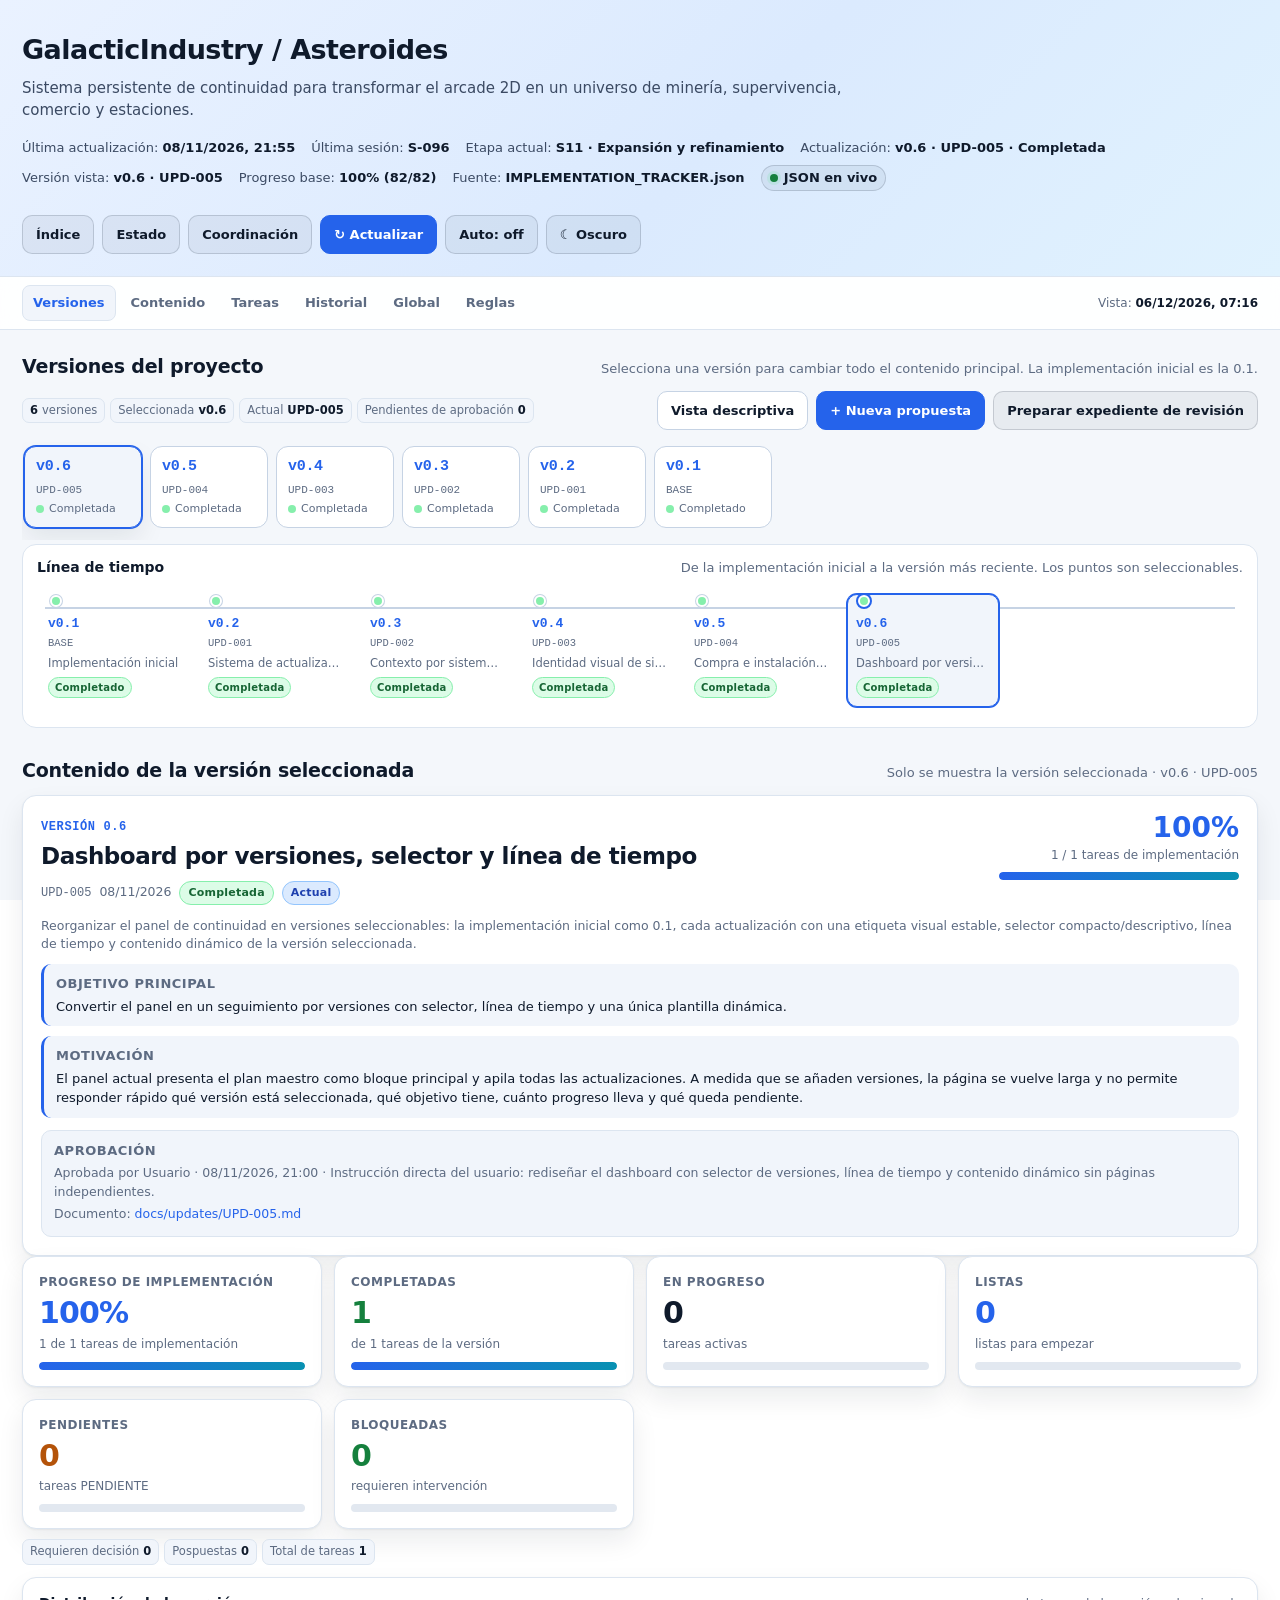
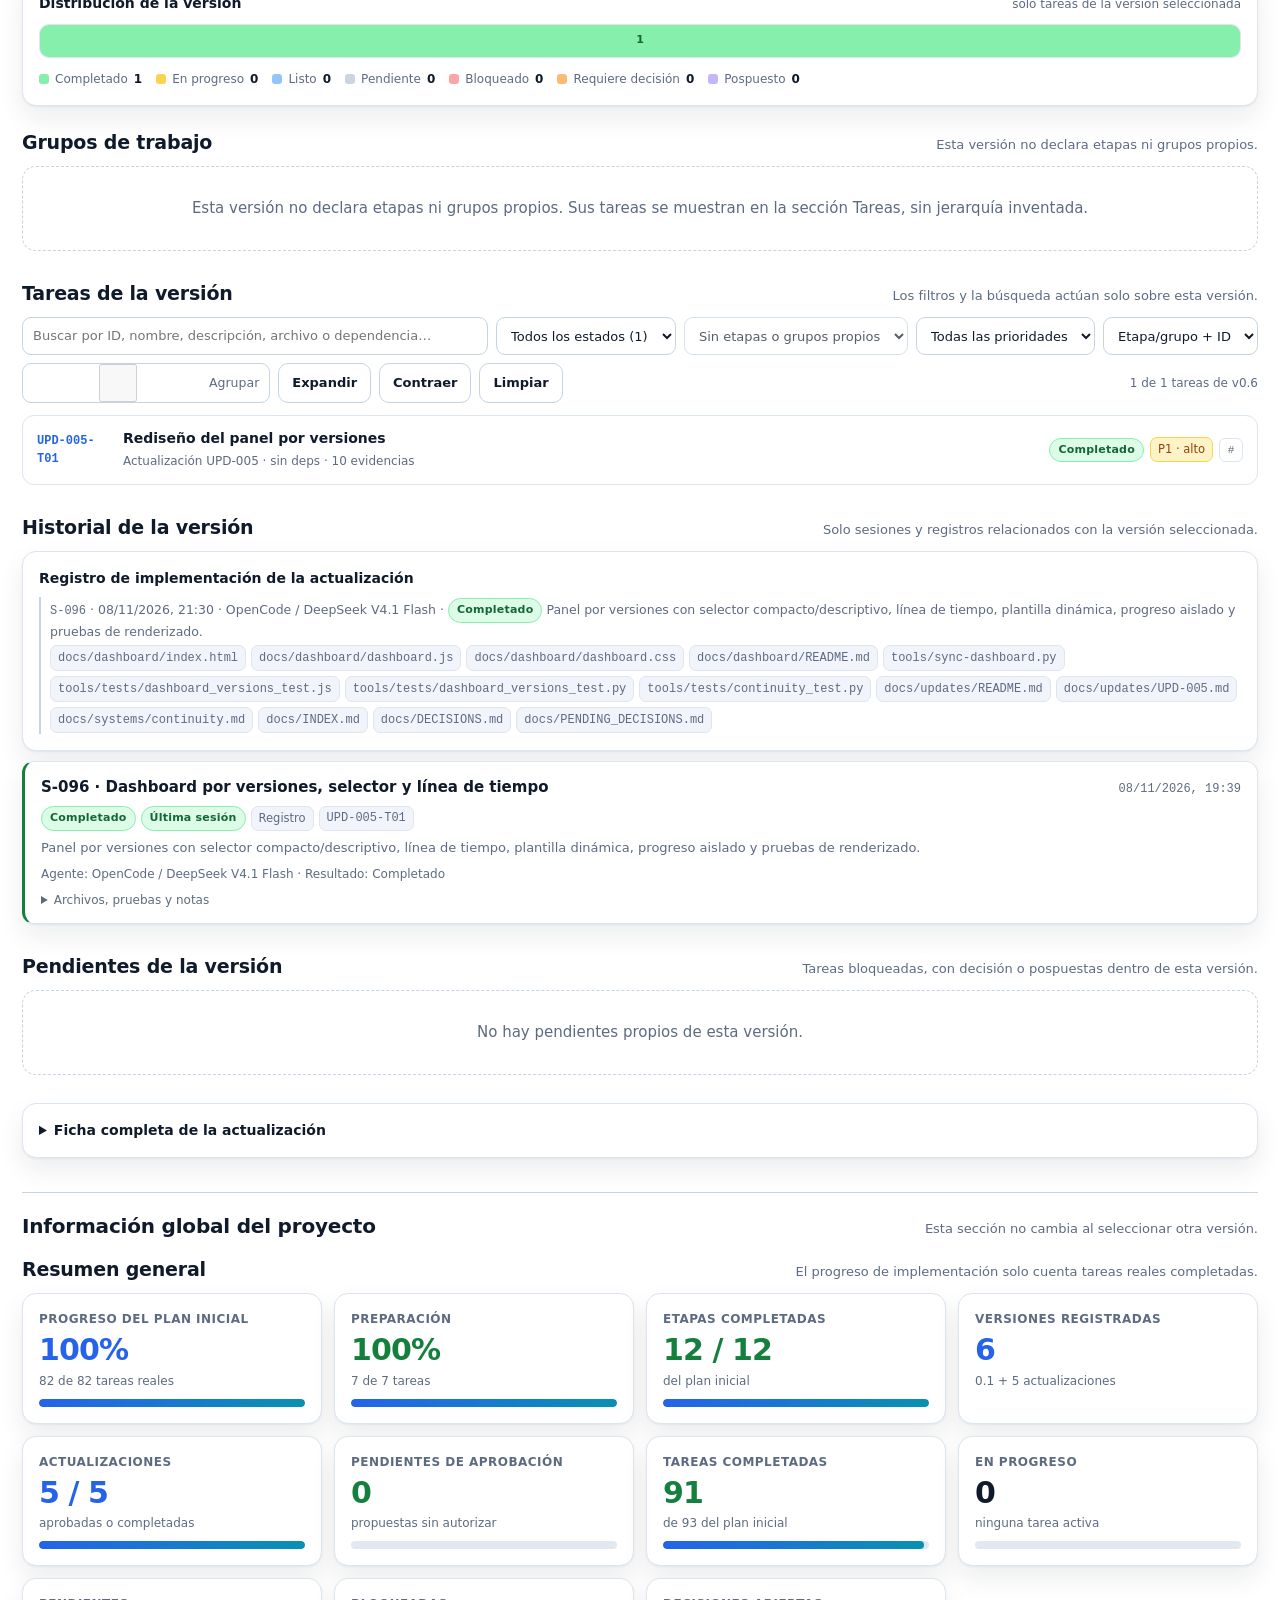
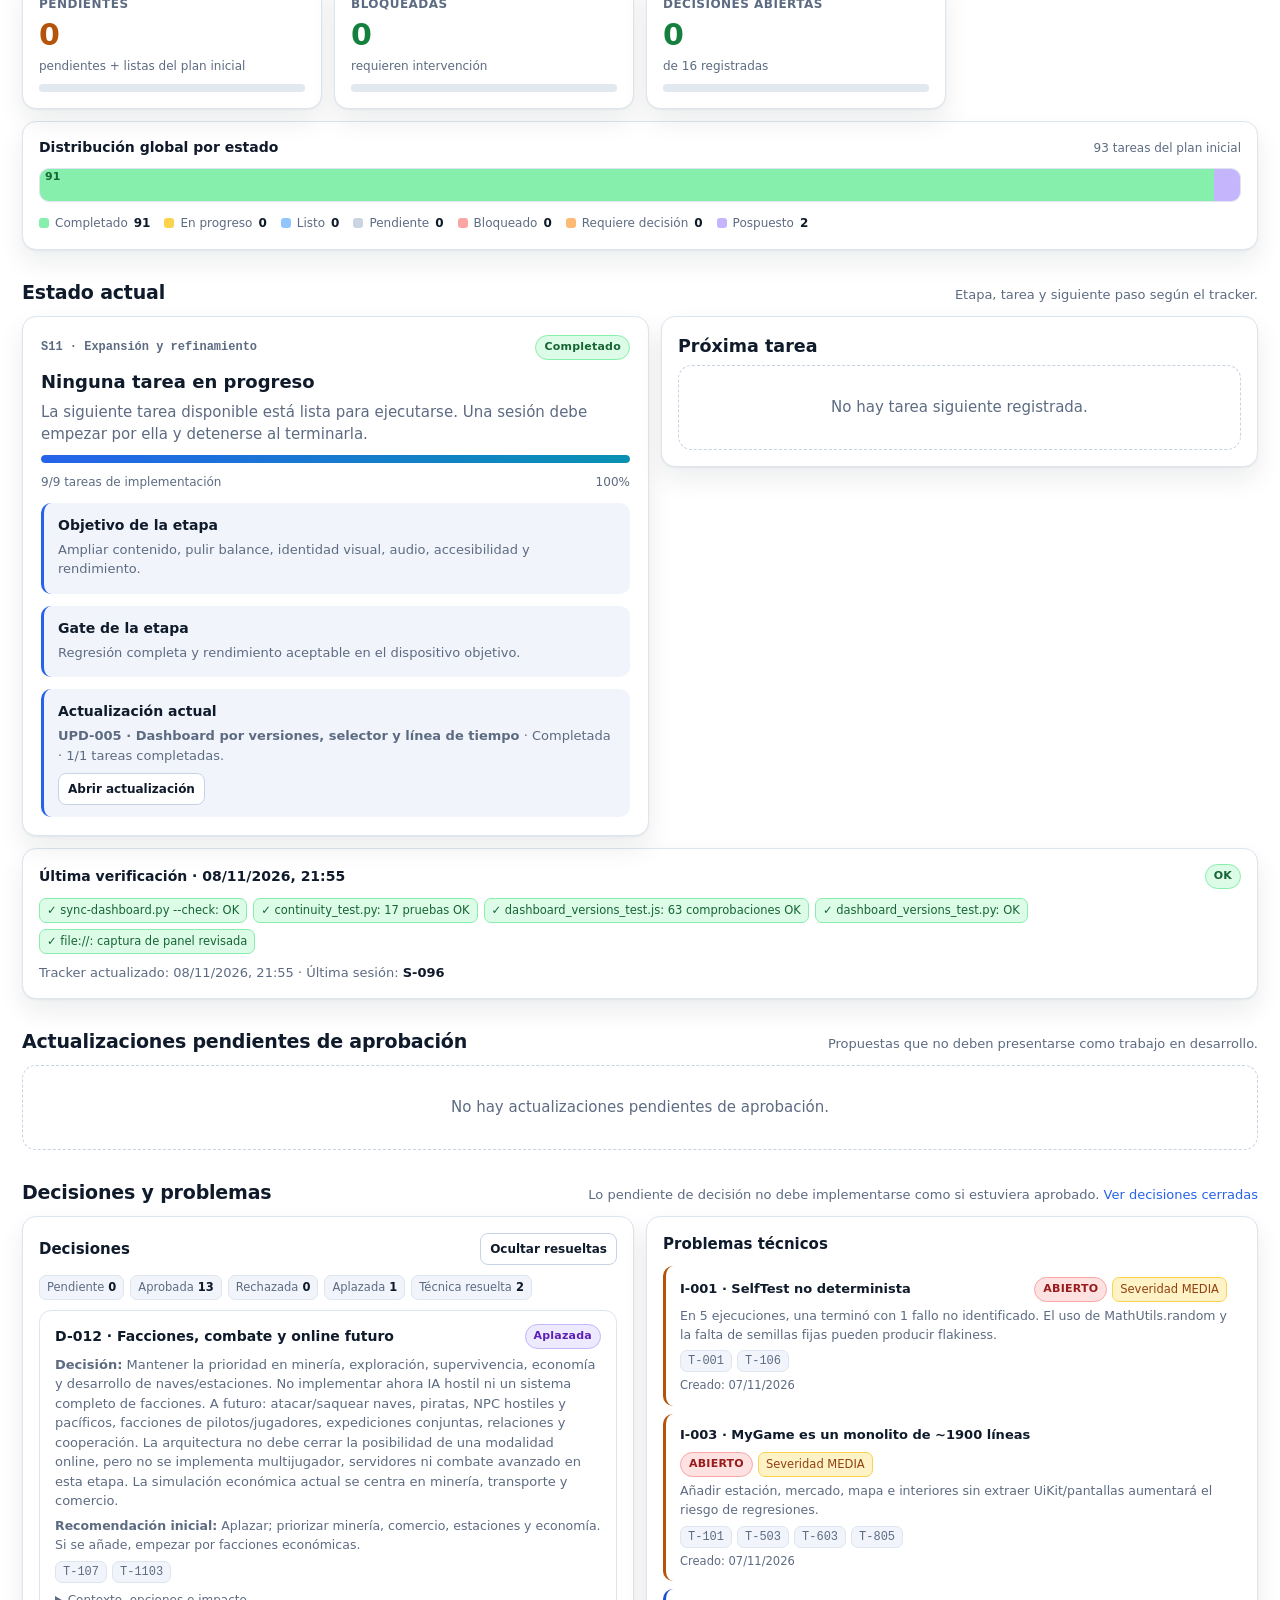
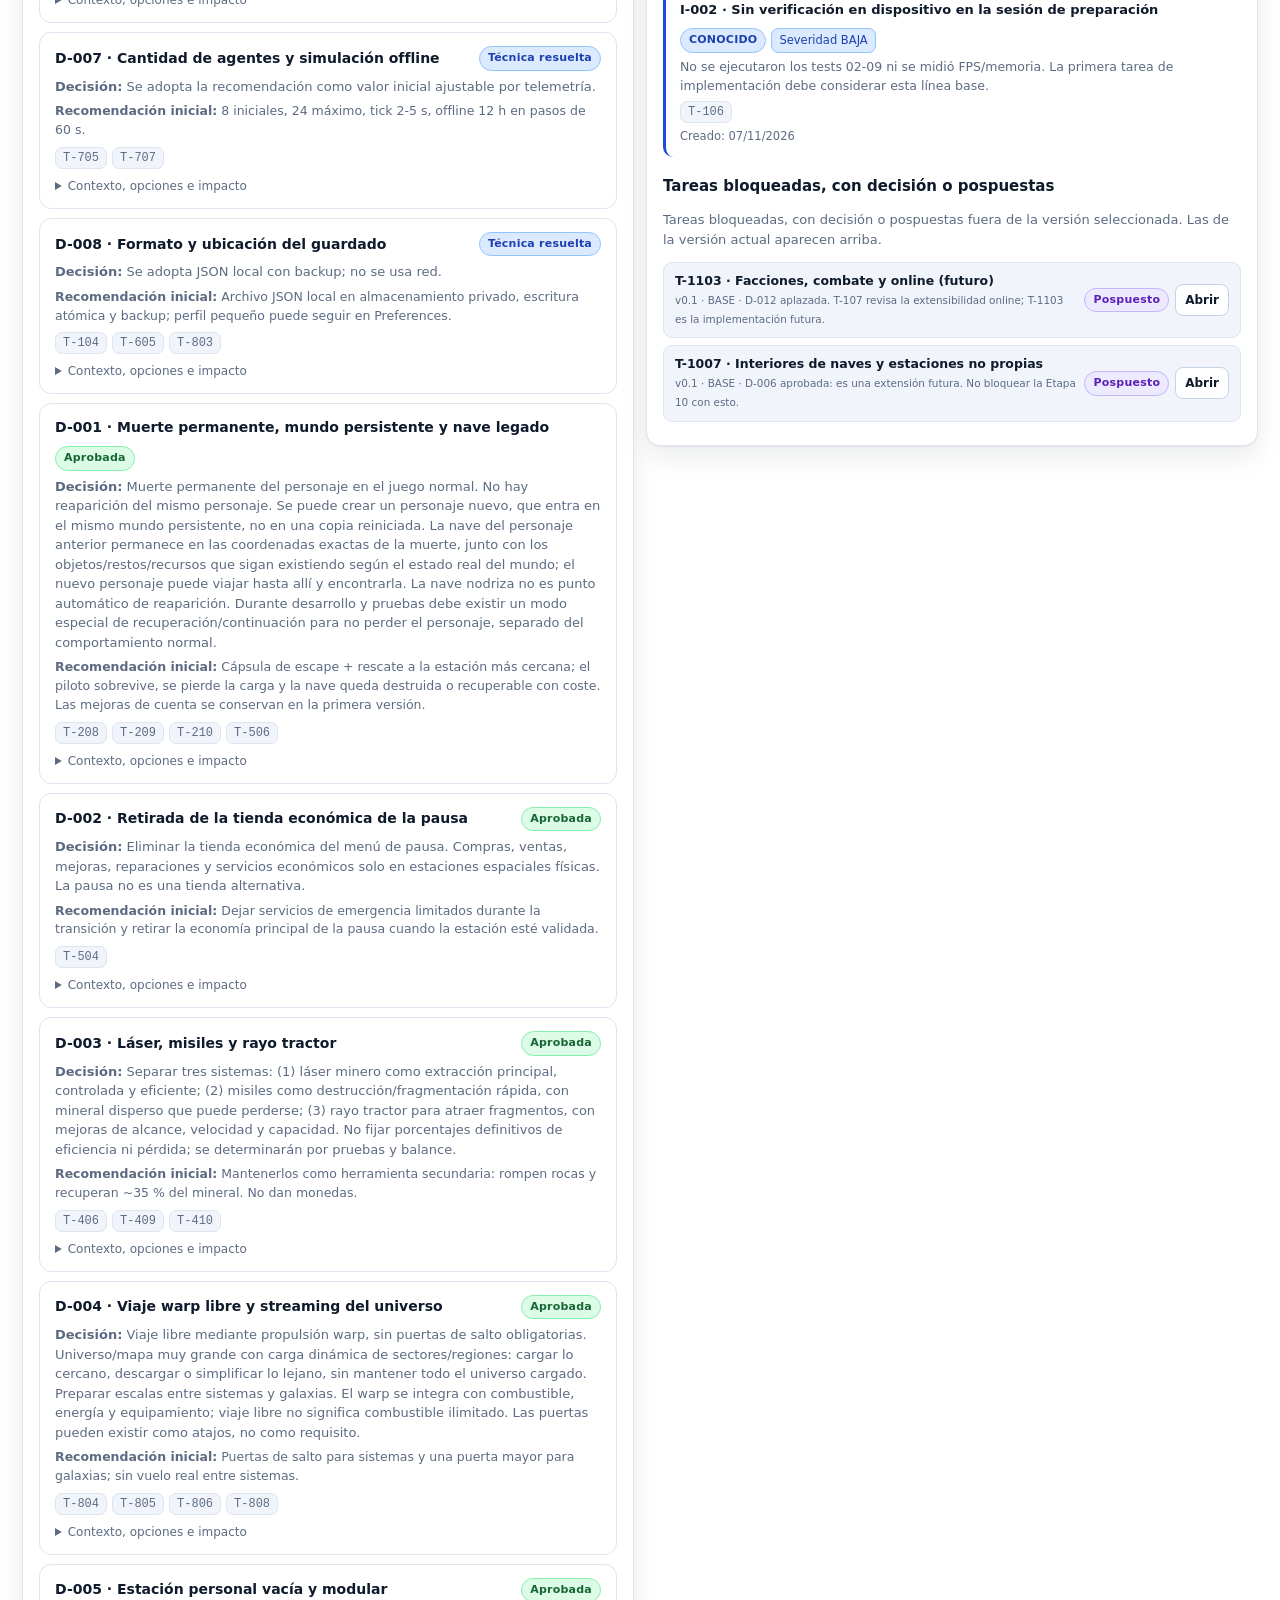
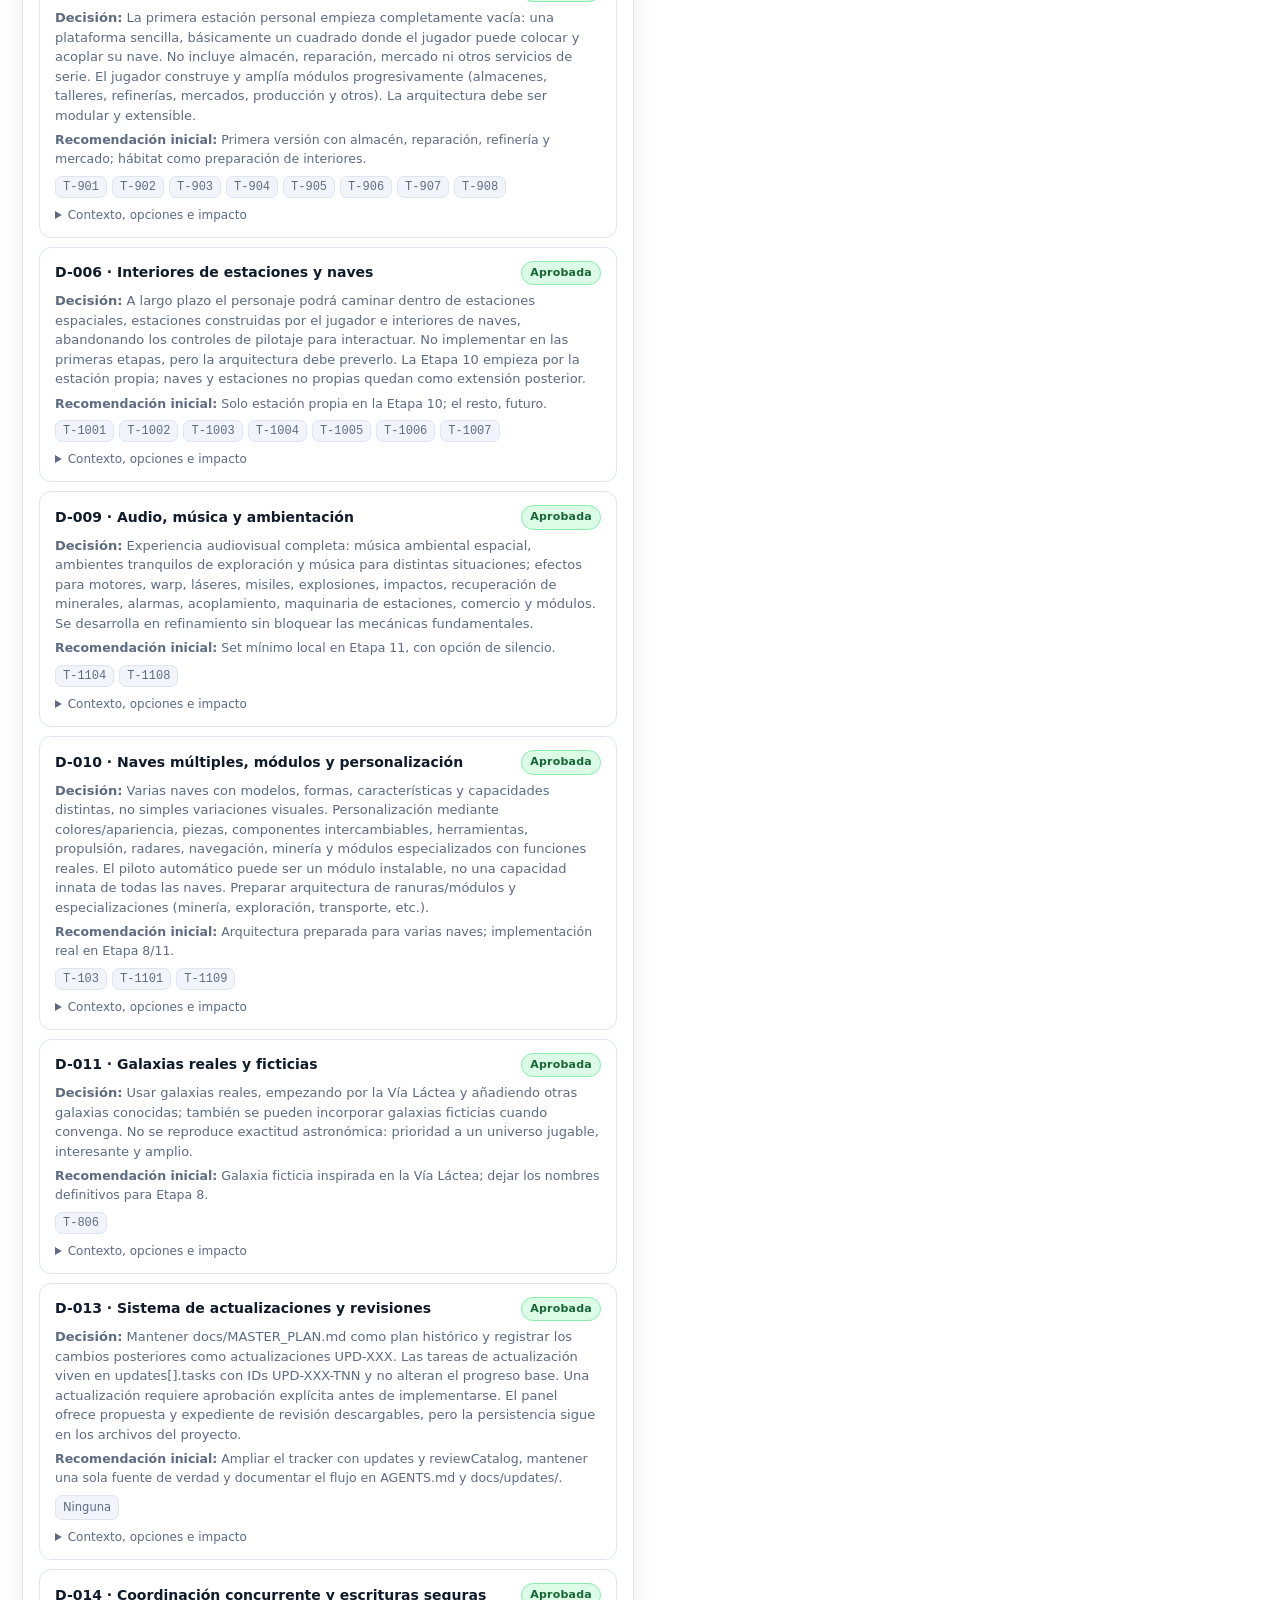
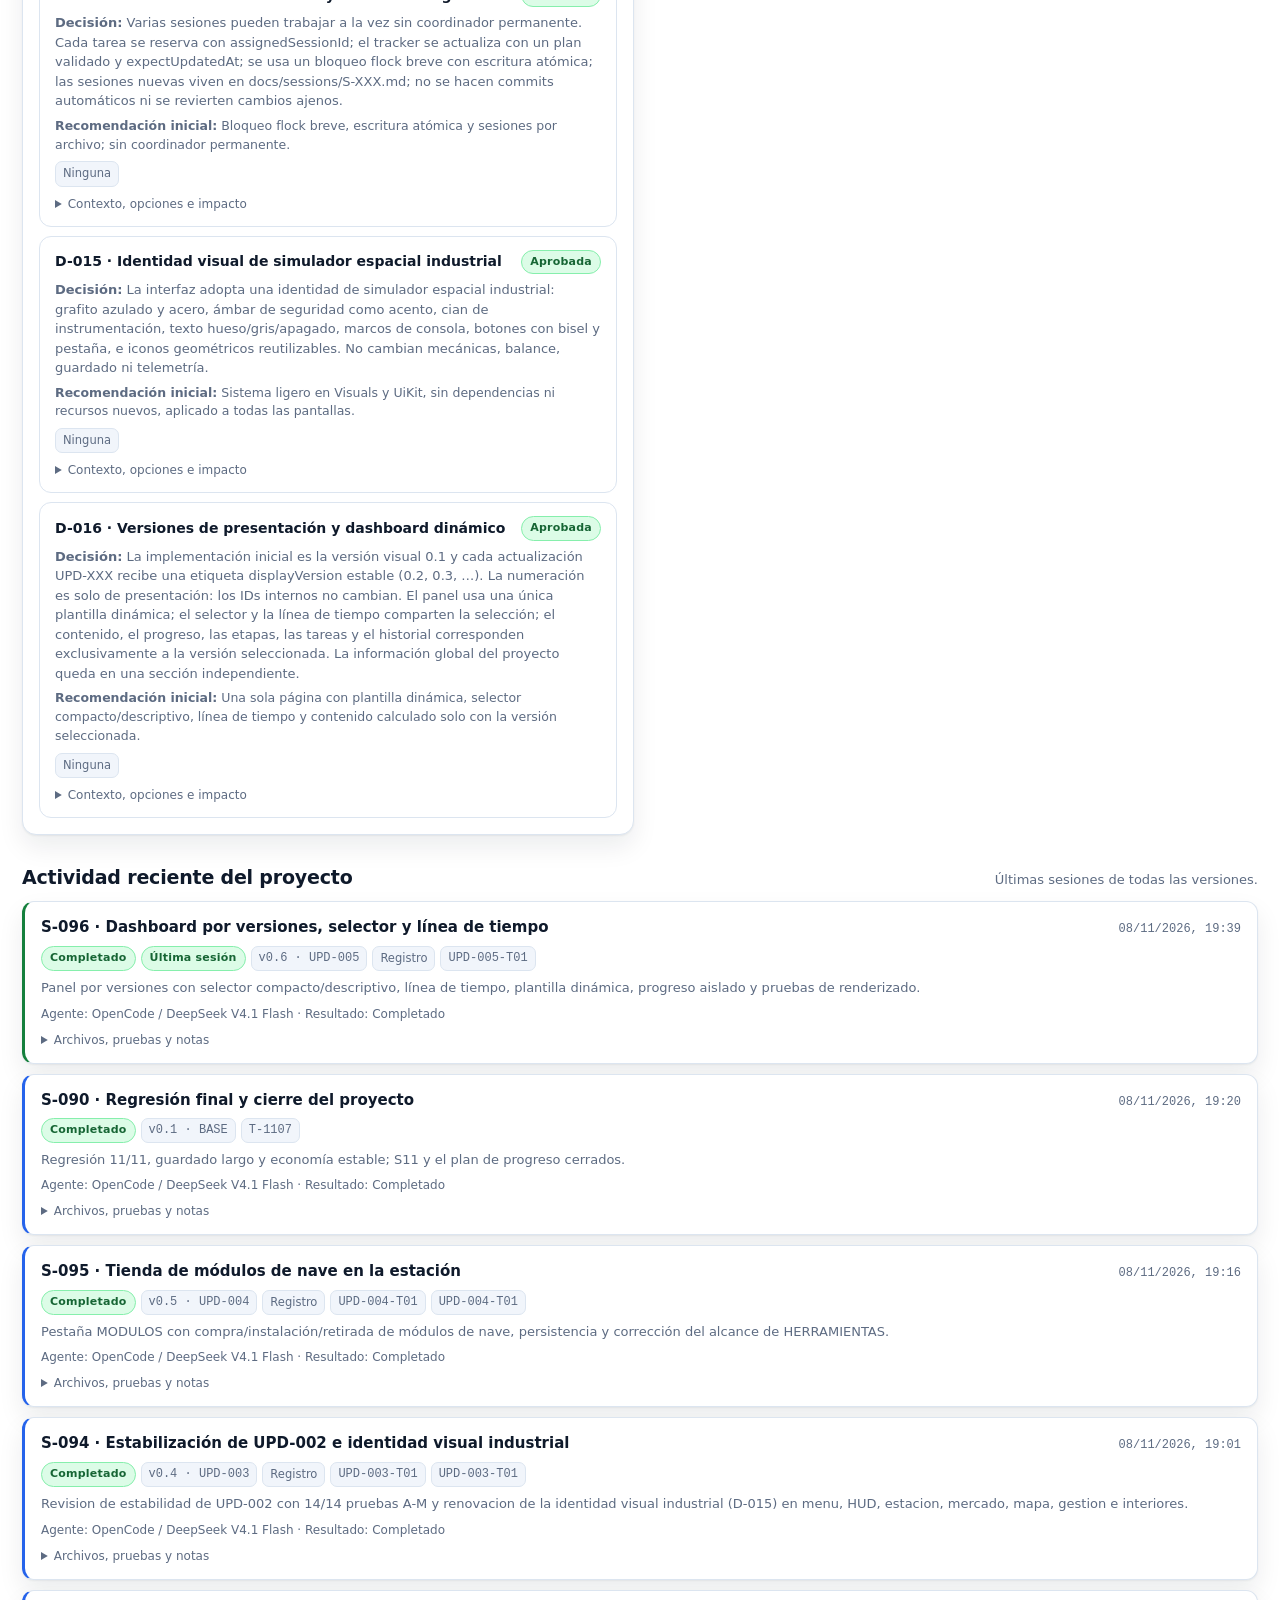
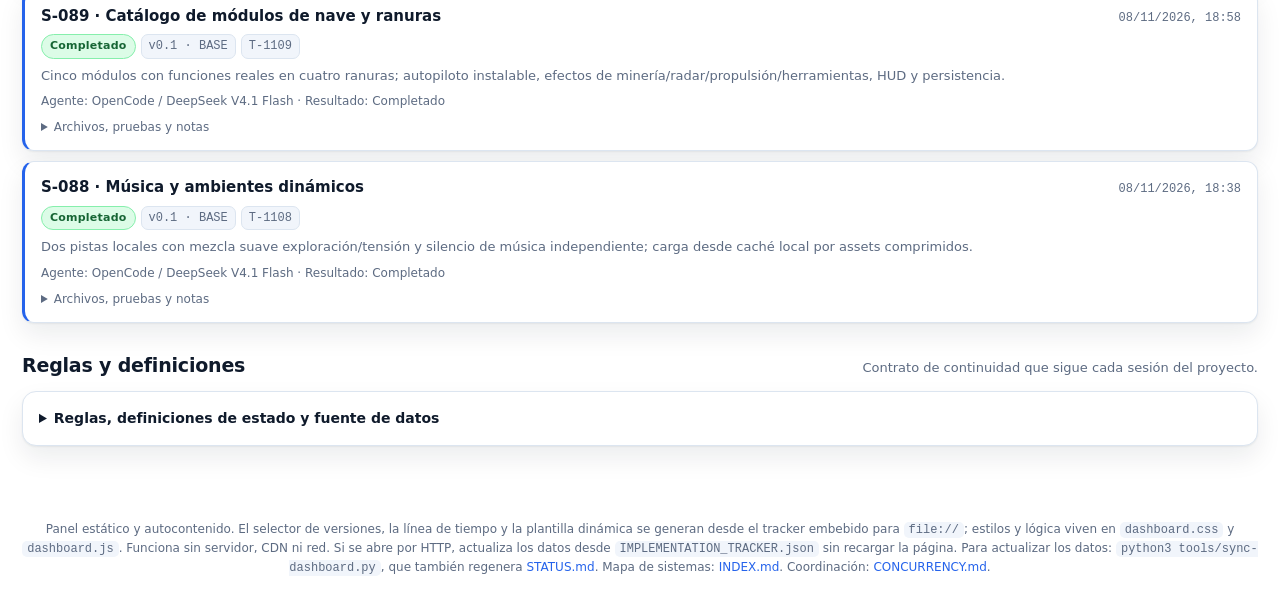
==== commit c3edd089: "UPD-005: dashboard por versiones, selector y linea de tiempo - Selector compacto/descriptivo y linea" ====
--- a/docs/dashboard/index.html
+++ b/docs/dashboard/index.html
@@ -21,7 +21,7 @@
 </head>
 <body>
 
-<a class="skip-link" href="#resumen">Saltar al contenido</a>
+<a class="skip-link" href="#versiones">Saltar al contenido</a>
 
 <header class="top">
   <div class="wrap">
@@ -34,6 +34,7 @@
           <span>Última sesión: <strong id="last-session">—</strong></span>
           <span>Etapa actual: <strong id="top-stage">—</strong></span>
           <span>Actualización: <strong id="top-update">—</strong></span>
+          <span>Versión vista: <strong id="top-version">—</strong></span>
           <span>Progreso base: <strong id="top-progress">—</strong></span>
           <span>Fuente: <strong>IMPLEMENTATION_TRACKER.json</strong></span>
           <span class="source-pill"><span class="dot" id="source-dot"></span><strong id="data-source">embebidos</strong></span>
@@ -42,6 +43,7 @@
       <div class="top-actions">
         <a class="btn" href="../INDEX.md" target="_blank" rel="noopener" title="Mapa de sistemas: código, diseño, decisiones, tareas y pruebas">Índice</a>
         <a class="btn" href="../STATUS.md" target="_blank" rel="noopener" title="Resumen generado del estado del proyecto">Estado</a>
+        <a class="btn" href="../CONCURRENCY.md" target="_blank" rel="noopener" title="Bloqueos, escrituras atómicas y coordinación entre sesiones">Coordinación</a>
         <button class="btn primary" id="reload-btn" type="button" title="Vuelve a leer IMPLEMENTATION_TRACKER.json sin recargar la página">↻ Actualizar</button>
         <button class="btn" id="auto-btn" type="button" aria-pressed="false" title="Actualización automática cada 10 segundos">Auto: off</button>
         <button class="btn" id="theme-btn" type="button" aria-label="Cambiar a tema claro" aria-pressed="false">☀ Claro</button>
@@ -53,13 +55,11 @@
 <nav class="sticky" aria-label="Secciones del panel">
   <div class="wrap">
     <div class="links" id="nav-links">
-      <a href="#resumen">Resumen</a>
-      <a href="#estado">Estado actual</a>
-      <a href="#etapas">Etapas</a>
-      <a href="#actualizaciones">Actualizaciones</a>
-      <a href="#tareas">Tareas</a>
-      <a href="#historial">Historial</a>
-      <a href="#decisiones">Decisiones</a>
+      <a href="#versiones">Versiones</a>
+      <a href="#version-contenido">Contenido</a>
+      <a href="#version-tareas">Tareas</a>
+      <a href="#version-historial">Historial</a>
+      <a href="#global">Global</a>
       <a href="#reglas">Reglas</a>
     </div>
     <div class="nav-right">
@@ -70,128 +70,181 @@
 
 <main class="wrap" id="contenido">
 
-  <section id="resumen">
+  <section id="versiones">
     <div class="section-head">
-      <h2>Resumen general</h2>
-      <span class="hint">El progreso de implementación solo cuenta tareas reales completadas.</span>
+      <h2>Versiones del proyecto</h2>
+      <span class="hint">Selecciona una versión para cambiar todo el contenido principal. La implementación inicial es la 0.1.</span>
     </div>
-    <div class="grid cards-auto" id="summary-cards"></div>
-    <div class="card distribution" id="status-distribution" aria-live="polite"></div>
-  </section>
-
-  <section id="estado">
-    <div class="section-head">
-      <h2>Estado actual</h2>
-      <span class="hint">Etapa, tarea y siguiente paso según el tracker.</span>
-    </div>
-    <div class="status-current">
-      <div class="card current-main" id="current-main"></div>
-      <div class="card" id="next-main"></div>
-    </div>
-    <div class="card verification" id="verification"></div>
-  </section>
-
-  <section id="etapas">
-    <div class="section-head">
-      <h2>Progreso por etapas</h2>
-      <span class="hint">Haz clic en una etapa para filtrar sus tareas.</span>
-    </div>
-    <div class="grid stage-grid" id="stage-grid"></div>
-  </section>
-
-  <section id="actualizaciones">
-    <div class="section-head">
-      <h2>Actualizaciones</h2>
-      <span class="hint">El plan original es histórico. Los cambios posteriores se registran como actualizaciones y requieren aprobación antes de implementarse.</span>
-    </div>
-    <div class="update-toolbar">
-      <div class="chips" id="update-summary" aria-live="polite"></div>
+    <div class="version-toolbar">
+      <div class="chips" id="version-summary" aria-live="polite"></div>
       <div class="update-actions">
+        <button class="btn ghost" id="version-mode-btn" type="button" aria-pressed="false" title="Alternar entre vista compacta y descriptiva">Vista descriptiva</button>
         <button class="btn primary" id="new-update-btn" type="button">+ Nueva propuesta</button>
         <button class="btn" id="review-btn" type="button">Preparar expediente de revisión</button>
       </div>
     </div>
-    <div id="updates-list"></div>
-    <p class="hint update-foot">Las actualizaciones anteriores no se eliminan. El panel recuerda qué tarjeta has abierto, pero el estado real está en <code>IMPLEMENTATION_TRACKER.json</code>.</p>
-  </section>
-
-  <section id="tareas">
-    <div class="section-head">
-      <h2>Lista de tareas</h2>
-      <span class="hint">Los detalles se despliegan por tarea. Los datos no se editan desde aquí.</span>
-    </div>
-    <div class="toolbar">
-      <input id="search" type="search" placeholder="Buscar por ID, nombre, descripción, archivo o dependencia…" autocomplete="off">
-      <select id="status-filter" aria-label="Filtrar por estado"></select>
-      <select id="stage-filter" aria-label="Filtrar por etapa"></select>
-      <select id="priority-filter" aria-label="Filtrar por prioridad"></select>
-      <select id="sort-filter" aria-label="Ordenar tareas">
-        <option value="stage">Etapa + ID</option>
-        <option value="id">ID</option>
-        <option value="priority">Prioridad</option>
-        <option value="status">Estado</option>
-        <option value="updated">Actualización</option>
-      </select>
-      <label class="switch" title="Agrupa las tareas por etapa">
-        <input type="checkbox" id="group-toggle" checked> Agrupar
-      </label>
-      <button class="btn ghost" id="expand-btn" type="button">Expandir</button>
-      <button class="btn ghost" id="collapse-btn" type="button">Contraer</button>
-      <button class="btn ghost" id="clear-btn" type="button">Limpiar</button>
-      <span class="count" id="task-count"></span>
-    </div>
-    <div id="task-list"></div>
-  </section>
-
-  <section id="historial">
-    <div class="section-head">
-      <h2>Historial de sesiones</h2>
-      <span class="hint">Sesiones registradas en el tracker, de la más reciente a la más antigua.</span>
-    </div>
-    <div class="history" id="history-list"></div>
-    <div class="history-more" id="history-more"></div>
-  </section>
-
-  <section id="decisiones">
-    <div class="section-head">
-      <h2>Decisiones y problemas</h2>
-      <span class="hint">Lo pendiente de decisión no debe implementarse como si estuviera aprobado. <a href="../PENDING_DECISIONS.md" target="_blank" rel="noopener">Ver decisiones cerradas</a></span>
-    </div>
-    <div class="grid cards-2">
-      <div class="card">
-        <div class="card-head">
-          <h3>Decisiones</h3>
-          <button class="btn ghost small" id="decisions-toggle" type="button">Ocultar resueltas</button>
-        </div>
-        <div class="decision-summary" id="decision-summary"></div>
-        <div class="decision-list" id="decision-list"></div>
+    <div class="version-strip compact" id="version-selector" role="tablist" aria-label="Selector de versiones"></div>
+    <div class="timeline-wrap">
+      <div class="timeline-head">
+        <h3>Línea de tiempo</h3>
+        <span class="hint">De la implementación inicial a la versión más reciente. Los puntos son seleccionables.</span>
       </div>
-      <div class="card">
-        <h3 style="margin:0 0 10px;font-size:15px">Problemas técnicos</h3>
-        <div id="issue-list"></div>
-        <h3 style="margin:18px 0 10px;font-size:15px">Tareas bloqueadas, con decisión o pospuestas</h3>
-        <div id="blocked-list"></div>
+      <div class="timeline-scroll">
+        <div class="timeline-track" id="version-timeline"></div>
       </div>
     </div>
   </section>
 
-  <section id="reglas">
+  <section id="version-contenido">
     <div class="section-head">
-      <h2>Reglas y definiciones</h2>
-      <span class="hint">Contrato de continuidad que sigue cada sesión del proyecto.</span>
+      <h2>Contenido de la versión seleccionada</h2>
+      <span class="hint" id="version-content-hint">Solo se muestra la versión seleccionada.</span>
     </div>
-    <details class="card rules" id="rules-card">
-      <summary>Reglas, definiciones de estado y fuente de datos</summary>
-      <div class="rules-body" id="rules-body"></div>
-    </details>
+    <div id="version-hero"></div>
+    <div id="version-alert"></div>
+    <div id="version-progress"></div>
+
+    <section id="version-grupos" class="version-block">
+      <div class="section-head">
+        <h2 id="version-groups-title">Etapas y grupos</h2>
+        <span class="hint" id="version-groups-hint"></span>
+      </div>
+      <div id="version-groups"></div>
+    </section>
+
+    <section id="version-tareas" class="version-block">
+      <div class="section-head">
+        <h2>Tareas de la versión</h2>
+        <span class="hint">Los filtros y la búsqueda actúan solo sobre esta versión.</span>
+      </div>
+      <div class="toolbar">
+        <input id="search" type="search" placeholder="Buscar por ID, nombre, descripción, archivo o dependencia…" autocomplete="off">
+        <select id="status-filter" aria-label="Filtrar por estado"></select>
+        <select id="stage-filter" aria-label="Filtrar por etapa o grupo"></select>
+        <select id="priority-filter" aria-label="Filtrar por prioridad"></select>
+        <select id="sort-filter" aria-label="Ordenar tareas">
+          <option value="stage">Etapa/grupo + ID</option>
+          <option value="id">ID</option>
+          <option value="priority">Prioridad</option>
+          <option value="status">Estado</option>
+          <option value="updated">Actualización</option>
+        </select>
+        <label class="switch" title="Agrupa las tareas por etapa o grupo cuando existan">
+          <input type="checkbox" id="group-toggle" checked> Agrupar
+        </label>
+        <button class="btn ghost" id="expand-btn" type="button">Expandir</button>
+        <button class="btn ghost" id="collapse-btn" type="button">Contraer</button>
+        <button class="btn ghost" id="clear-btn" type="button">Limpiar</button>
+        <span class="count" id="task-count"></span>
+      </div>
+      <div id="task-list"></div>
+    </section>
+
+    <section id="version-historial" class="version-block">
+      <div class="section-head">
+        <h2>Historial de la versión</h2>
+        <span class="hint">Solo sesiones y registros relacionados con la versión seleccionada.</span>
+      </div>
+      <div id="version-history"></div>
+    </section>
+
+    <section id="version-pendientes" class="version-block">
+      <div class="section-head">
+        <h2>Pendientes de la versión</h2>
+        <span class="hint">Tareas bloqueadas, con decisión o pospuestas dentro de esta versión.</span>
+      </div>
+      <div id="version-pending"></div>
+    </section>
+
+    <div id="version-details"></div>
   </section>
+
+  <div id="global">
+    <div class="global-head">
+      <h2>Información global del proyecto</h2>
+      <span class="hint">Esta sección no cambia al seleccionar otra versión.</span>
+    </div>
+
+    <section id="resumen">
+      <div class="section-head">
+        <h2>Resumen general</h2>
+        <span class="hint">El progreso de implementación solo cuenta tareas reales completadas.</span>
+      </div>
+      <div class="grid cards-auto" id="summary-cards"></div>
+      <div class="card distribution" id="status-distribution" aria-live="polite"></div>
+    </section>
+
+    <section id="estado">
+      <div class="section-head">
+        <h2>Estado actual</h2>
+        <span class="hint">Etapa, tarea y siguiente paso según el tracker.</span>
+      </div>
+      <div class="status-current">
+        <div class="card current-main" id="current-main"></div>
+        <div class="card" id="next-main"></div>
+      </div>
+      <div class="card verification" id="verification"></div>
+    </section>
+
+    <section id="pendientes-globales">
+      <div class="section-head">
+        <h2>Actualizaciones pendientes de aprobación</h2>
+        <span class="hint">Propuestas que no deben presentarse como trabajo en desarrollo.</span>
+      </div>
+      <div id="pending-approvals"></div>
+    </section>
+
+    <section id="decisiones">
+      <div class="section-head">
+        <h2>Decisiones y problemas</h2>
+        <span class="hint">Lo pendiente de decisión no debe implementarse como si estuviera aprobado. <a href="../PENDING_DECISIONS.md" target="_blank" rel="noopener">Ver decisiones cerradas</a></span>
+      </div>
+      <div class="grid cards-2">
+        <div class="card">
+          <div class="card-head">
+            <h3>Decisiones</h3>
+            <button class="btn ghost small" id="decisions-toggle" type="button">Ocultar resueltas</button>
+          </div>
+          <div class="decision-summary" id="decision-summary"></div>
+          <div class="decision-list" id="decision-list"></div>
+        </div>
+        <div class="card">
+          <h3 style="margin:0 0 10px;font-size:15px">Problemas técnicos</h3>
+          <div id="issue-list"></div>
+          <h3 style="margin:18px 0 6px;font-size:15px">Tareas bloqueadas, con decisión o pospuestas</h3>
+          <p class="hint" id="blocked-hint">Tareas fuera de la versión seleccionada.</p>
+          <div id="blocked-list"></div>
+        </div>
+      </div>
+    </section>
+
+    <section id="historial-global">
+      <div class="section-head">
+        <h2>Actividad reciente del proyecto</h2>
+        <span class="hint">Últimas sesiones de todas las versiones.</span>
+      </div>
+      <div class="history" id="global-history-list"></div>
+    </section>
+
+    <section id="reglas">
+      <div class="section-head">
+        <h2>Reglas y definiciones</h2>
+        <span class="hint">Contrato de continuidad que sigue cada sesión del proyecto.</span>
+      </div>
+      <details class="card rules" id="rules-card">
+        <summary>Reglas, definiciones de estado y fuente de datos</summary>
+        <div class="rules-body" id="rules-body"></div>
+      </details>
+    </section>
+  </div>
 
 </main>
 
+
 <footer>
   <div class="wrap">
-    Panel estático y autocontenido. Estilos y lógica viven en <code>dashboard.css</code> y <code>dashboard.js</code>; los datos siguen embebidos para <code>file://</code>. Funciona sin servidor, CDN ni red. Si se abre por HTTP, actualiza los datos desde <code>IMPLEMENTATION_TRACKER.json</code> sin recargar la página.
-    Para actualizar los datos: <code>python3 tools/sync-dashboard.py</code>, que también regenera <a href="../STATUS.md" target="_blank" rel="noopener">STATUS.md</a>. Mapa de sistemas: <a href="../INDEX.md" target="_blank" rel="noopener">INDEX.md</a>.
+    Panel estático y autocontenido. El selector de versiones, la línea de tiempo y la plantilla dinámica se generan desde el tracker embebido para <code>file://</code>; estilos y lógica viven en <code>dashboard.css</code> y <code>dashboard.js</code>. Funciona sin servidor, CDN ni red. Si se abre por HTTP, actualiza los datos desde <code>IMPLEMENTATION_TRACKER.json</code> sin recargar la página.
+    Para actualizar los datos: <code>python3 tools/sync-dashboard.py</code>, que también regenera <a href="../STATUS.md" target="_blank" rel="noopener">STATUS.md</a>. Mapa de sistemas: <a href="../INDEX.md" target="_blank" rel="noopener">INDEX.md</a>. Coordinación: <a href="../CONCURRENCY.md" target="_blank" rel="noopener">CONCURRENCY.md</a>.
   </div>
 </footer>
 
@@ -316,19 +369,17 @@
     "project": "GalacticIndustry",
     "displayName": "GalacticIndustry / Asteroides",
     "description": "Sistema persistente de continuidad para transformar el arcade 2D en un universo de minería, supervivencia, comercio y estaciones.",
-    "lastUpdated": "2026-11-08T12:00:00-06:00",
-    "lastSessionId": "S-092",
+    "lastUpdated": "2026-11-08T15:55:00-06:00",
+    "lastSessionId": "S-096",
     "lastVerification": {
-      "date": "2026-11-08T12:00:00-06:00",
+      "date": "2026-11-08T15:55:00-06:00",
       "result": "OK",
       "checks": [
-        "python3 tools/sync-dashboard.py --check: OK",
-        "Validador probado con propuesta no aprobada con tarea completada: rechazada",
-        "Validador probado con ID de tarea duplicado: rechazado",
-        "Validador probado con documento de actualización inexistente: rechazado",
-        "Panel abierto con file:// y secciones previas conservadas",
-        "Descarga de propuesta y expediente en .md y .txt",
-        "No se modificó código del juego"
+        "sync-dashboard.py --check: OK",
+        "continuity_test.py: 17 pruebas OK",
+        "dashboard_versions_test.js: 63 comprobaciones OK",
+        "dashboard_versions_test.py: OK",
+        "file://: captura de panel revisada"
       ]
     },
     "currentStageId": "S11",
@@ -352,10 +403,18 @@
       "Las tareas de actualización usan IDs UPD-XXX-TNN y viven en updates[].tasks.",
       "No se reutilizan ni renumeran IDs históricos."
     ],
-    "currentUpdateId": "UPD-001",
+    "currentUpdateId": "UPD-005",
     "nextUpdateId": null,
     "updatesSchemaVersion": 1,
-    "updateProgressDefinition": "El progreso del plan base solo cuenta tracker.tasks con category=implementation y countsForProgress=true. Cada actualización calcula su propio progreso con updates[].tasks y no altera el progreso base."
+    "updateProgressDefinition": "El progreso del plan base solo cuenta tracker.tasks con category=implementation y countsForProgress=true. Cada actualización calcula su propio progreso con updates[].tasks y no altera el progreso base.",
+    "initialVersion": {
+      "id": "BASE",
+      "displayVersion": "0.1",
+      "name": "Implementación inicial",
+      "date": "2026-11-07",
+      "description": "Plan maestro original y primera versión jugable: auditoría, núcleo de vuelo, supervivencia, minería, estaciones, economía, universo, estación propia, interiores y refinamiento.",
+      "objective": "Construir el núcleo jugable y la base técnica del proyecto."
+    }
   },
   "statusDefinitions": {
     "PENDIENTE": {
@@ -7124,6 +7183,69 @@
       "decision": "Mantener docs/MASTER_PLAN.md como plan histórico y registrar los cambios posteriores como actualizaciones UPD-XXX. Las tareas de actualización viven en updates[].tasks con IDs UPD-XXX-TNN y no alteran el progreso base. Una actualización requiere aprobación explícita antes de implementarse. El panel ofrece propuesta y expediente de revisión descargables, pero la persistencia sigue en los archivos del proyecto.",
       "createdAt": "2026-11-08",
       "updatedAt": "2026-11-08T12:00:00-06:00"
+    },
+    {
+      "id": "D-014",
+      "title": "Coordinación concurrente y escrituras seguras",
+      "status": "APROBADA",
+      "context": "La infraestructura anterior permitía una sola tarea EN_PROGRESO y no tenía protección verificable para escrituras simultáneas.",
+      "options": [
+        "Un agente dedicado a mantener tracker, índice y panel.",
+        "Bloquear todo el proyecto durante la implementación.",
+        "Bloqueo breve por operación, escritura atómica y responsabilidad distribuida."
+      ],
+      "recommendation": "Bloqueo flock breve, escritura atómica y sesiones por archivo; sin coordinador permanente.",
+      "impact": "Afecta a AGENTS.md, tools/continuity.py, tools/continuity_io.py, tools/sync-dashboard.py, el tracker, INDEX.md, las fichas, STATUS.md, CONCURRENCY.md y docs/sessions/. No afecta al código del juego.",
+      "affectedTasks": [],
+      "affectedUpdates": [
+        "UPD-002"
+      ],
+      "decidedBy": "Usuario",
+      "decision": "Varias sesiones pueden trabajar a la vez sin coordinador permanente. Cada tarea se reserva con assignedSessionId; el tracker se actualiza con un plan validado y expectUpdatedAt; se usa un bloqueo flock breve con escritura atómica; las sesiones nuevas viven en docs/sessions/S-XXX.md; no se hacen commits automáticos ni se revierten cambios ajenos.",
+      "createdAt": "2026-11-08",
+      "updatedAt": "2026-11-08T11:45:00-06:00"
+    },
+    {
+      "id": "D-015",
+      "title": "Identidad visual de simulador espacial industrial",
+      "status": "APROBADA",
+      "context": "Las pantallas mezclaban azules saturados, botones arcade, etiquetas desalineadas y bloques de acción juntos; el juego evoluciona hacia minería, exploración, supervivencia y gestión de estaciones.",
+      "options": [
+        "Corregir solo solapes y mantener la paleta anterior.",
+        "Sustituir la interfaz por imágenes y un atlas nuevo.",
+        "Crear un sistema visual compartido con primitivas y tokens de color."
+      ],
+      "recommendation": "Sistema ligero en Visuals y UiKit, sin dependencias ni recursos nuevos, aplicado a todas las pantallas.",
+      "impact": "Afecta a Visuals.java, UiKit.java, OverlayRenderer.java, PlayHud.java, StationScreen.java, MarketScreen.java, MapScreen.java, StationManagementScreen.java, MyGame.java, las capturas de diseño, docs/systems/ui.md y docs/pruebas.md. No afecta a mecánicas ni datos de partida.",
+      "affectedTasks": [],
+      "affectedUpdates": [
+        "UPD-003"
+      ],
+      "decidedBy": "Usuario",
+      "decision": "La interfaz adopta una identidad de simulador espacial industrial: grafito azulado y acero, ámbar de seguridad como acento, cian de instrumentación, texto hueso/gris/apagado, marcos de consola, botones con bisel y pestaña, e iconos geométricos reutilizables. No cambian mecánicas, balance, guardado ni telemetría.",
+      "createdAt": "2026-11-08",
+      "updatedAt": "2026-11-08T13:05:00-06:00"
+    },
+    {
+      "id": "D-016",
+      "title": "Versiones de presentación y dashboard dinámico",
+      "status": "APROBADA",
+      "context": "El panel mostraba el plan maestro como bloque principal y apilaba todas las actualizaciones. El desarrollo continúa mediante actualizaciones independientes y necesita una lectura por versiones sin duplicar HTML ni crear una página por actualización.",
+      "options": [
+        "Mantener una página continua con todas las actualizaciones apiladas.",
+        "Crear un HTML independiente por actualización.",
+        "Usar una única plantilla dinámica alimentada por el tracker, con selector y línea de tiempo."
+      ],
+      "recommendation": "Una sola página con plantilla dinámica, selector compacto/descriptivo, línea de tiempo y contenido calculado solo con la versión seleccionada.",
+      "impact": "Afecta a docs/dashboard/index.html, dashboard.css, dashboard.js, tools/sync-dashboard.py, tools/tests/, docs/dashboard/README.md, docs/updates/README.md, docs/systems/continuity.md, docs/INDEX.md y a los metadatos de presentación del tracker. No cambia IDs, estados históricos ni código del videojuego.",
+      "affectedTasks": [],
+      "affectedUpdates": [
+        "UPD-005"
+      ],
+      "decidedBy": "Usuario",
+      "decision": "La implementación inicial es la versión visual 0.1 y cada actualización UPD-XXX recibe una etiqueta displayVersion estable (0.2, 0.3, …). La numeración es solo de presentación: los IDs internos no cambian. El panel usa una única plantilla dinámica; el selector y la línea de tiempo comparten la selección; el contenido, el progreso, las etapas, las tareas y el historial corresponden exclusivamente a la versión seleccionada. La información global del proyecto queda en una sección independiente.",
+      "createdAt": "2026-11-08",
+      "updatedAt": "2026-11-08T15:00:00-06:00"
     }
   ],
   "sessions": [
@@ -9451,6 +9573,179 @@
       ],
       "outcome": "Completado",
       "notes": "Las tareas UPD-001-T01…T06 no cuentan para el progreso del plan base. docs/STATUS.md es derivado y lo genera tools/sync-dashboard.py; docs/INDEX.md se actualizó para enlazar UPD-001 y D-013."
+    },
+    {
+      "id": "S-093",
+      "date": "2026-11-08T11:45:00-06:00",
+      "agent": "OpenCode / DeepSeek V4.1 Flash",
+      "title": "Contexto por sistema y coordinación concurrente",
+      "summary": "Se creó el índice rápido y 19 fichas de sistema, se amplió STATUS.md, se añadieron tools/continuity.py y continuity_io.py con flock y escritura atómica, se formalizaron las sesiones por archivo y se probó la concurrencia con procesos reales. No se modificó el juego.",
+      "tasks": [
+        "UPD-002-T01",
+        "UPD-002-T02",
+        "UPD-002-T03",
+        "UPD-002-T04",
+        "UPD-002-T05",
+        "UPD-002-T06"
+      ],
+      "files": [
+        "AGENTS.md",
+        ".gitignore",
+        "docs/INDEX.md",
+        "docs/CONCURRENCY.md",
+        "docs/DECISIONS.md",
+        "docs/PENDING_DECISIONS.md",
+        "docs/IMPLEMENTATION_LOG.md",
+        "docs/pruebas.md",
+        "docs/dashboard/README.md",
+        "docs/dashboard/dashboard.js",
+        "docs/STATUS.md",
+        "docs/IMPLEMENTATION_TRACKER.json",
+        "docs/sessions/README.md",
+        "docs/sessions/S-093.md",
+        "docs/systems/*.md",
+        "docs/updates/README.md",
+        "docs/updates/UPD-002.md",
+        "tools/continuity.py",
+        "tools/continuity_io.py",
+        "tools/sync-dashboard.py",
+        "tools/tests/continuity_test.py"
+      ],
+      "tests": [
+        "python3 tools/tests/continuity_test.py (10/10 OK)",
+        "python3 tools/sync-dashboard.py --check (OK)",
+        "Tercera prueba con subagente: 45 operaciones, 29 lecturas, 2.215 líneas",
+        "Comprobación de enlaces de INDEX.md y docs/systems/ (0 roto)"
+      ],
+      "outcome": "Completado",
+      "notes": "La prueba B detectó que updatedAt no cambiaba; se corrigió para que el conflicto sea detectable. La tercera prueba reveló la necesidad de rutas mínimas de lectura.",
+      "document": "docs/sessions/S-093.md"
+    },
+    {
+      "id": "S-094",
+      "date": "2026-11-08T13:01:30-06:00",
+      "agent": "OpenCode / DeepSeek V4.1 Flash",
+      "title": "Estabilización de UPD-002 e identidad visual industrial",
+      "summary": "Revision de estabilidad de UPD-002 con 14/14 pruebas A-M y renovacion de la identidad visual industrial (D-015) en menu, HUD, estacion, mercado, mapa, gestion e interiores.",
+      "tasks": [
+        "UPD-003-T01",
+        "UPD-003-T01"
+      ],
+      "files": [
+        "src/com/example/codegame/Visuals.java",
+        "src/com/example/codegame/UiKit.java",
+        "src/com/example/codegame/OverlayRenderer.java",
+        "src/com/example/codegame/PlayHud.java",
+        "src/com/example/codegame/StationScreen.java",
+        "src/com/example/codegame/MarketScreen.java",
+        "src/com/example/codegame/MapScreen.java",
+        "src/com/example/codegame/StationManagementScreen.java",
+        "src/com/example/codegame/MyGame.java",
+        "tools/continuity.py",
+        "tools/tests/continuity_test.py",
+        "docs/CONCURRENCY.md",
+        "docs/DECISIONS.md",
+        "docs/INDEX.md",
+        "docs/IMPLEMENTATION_TRACKER.json",
+        "docs/STATUS.md",
+        "docs/dashboard/index.html",
+        "docs/pruebas.md",
+        "docs/sessions/README.md",
+        "docs/sessions/S-094.md",
+        "docs/systems/continuity.md",
+        "docs/systems/ui.md",
+        "docs/updates/UPD-002.md",
+        "docs/updates/UPD-003.md"
+      ],
+      "tests": [
+        "python3 tools/tests/continuity_test.py (14/14)",
+        "python3 tools/sync-dashboard.py --check",
+        "java -cp build/classes:jar/* com.example.codegame.SelfTest",
+        "tools/run-tests.sh --no-build 06_visual_menu 22_ui_polish 14_market",
+        "tools/run-tests.sh --no-build 07_visual_play 08_visual_death 13_station 14_market 18_map",
+        "tools/run-tests.sh --no-build 13_station 17_player_station 18_interiors"
+      ],
+      "outcome": "Completado",
+      "notes": "UPD-002 corregida en dependencias de tareas de actualizacion, sesiones activas, cierre de sesion y catalogo. UPD-003 completada. Sin commits automaticos.",
+      "document": "docs/sessions/S-094.md"
+    },
+    {
+      "id": "S-095",
+      "date": "2026-11-08T13:16:57-06:00",
+      "agent": "OpenCode / DeepSeek V4.1 Flash",
+      "title": "Tienda de módulos de nave en la estación",
+      "summary": "Pestaña MODULOS con compra/instalación/retirada de módulos de nave, persistencia y corrección del alcance de HERRAMIENTAS.",
+      "tasks": [
+        "UPD-004-T01",
+        "UPD-004-T01"
+      ],
+      "files": [
+        "src/com/example/codegame/StationScreen.java",
+        "src/com/example/codegame/MyGame.java",
+        "src/com/example/codegame/Upgrades.java",
+        "src/com/example/codegame/Ship.java",
+        "src/com/example/codegame/TractorBeam.java",
+        "src/com/example/codegame/SelfTest.java",
+        "docs/updates/UPD-004.md",
+        "docs/systems/autopilot.md",
+        "docs/systems/ship.md",
+        "docs/systems/stations.md",
+        "docs/systems/mining.md",
+        "docs/INDEX.md",
+        "docs/pruebas.md",
+        "docs/sessions/S-095.md",
+        "docs/IMPLEMENTATION_TRACKER.json",
+        "docs/STATUS.md",
+        "docs/dashboard/index.html",
+        "tools/tests/testlib.sh",
+        "tools/tests/23_ship_modules.sh"
+      ],
+      "tests": [
+        "tools/run-tests.sh --no-build 23_ship_modules 13_station 04_autopilot 09_wing_damage 22_ui_polish",
+        "tools/run-tests.sh --no-build 13_tractor",
+        "java -cp build/classes:jar/* com.example.codegame.SelfTest",
+        "python3 tools/sync-dashboard.py --check"
+      ],
+      "outcome": "Completado",
+      "notes": "UPD-004 completada; 23_ship_modules y regresiones de estación/autopiloto/tractor OK. Sin commits automáticos.",
+      "document": "docs/sessions/S-095.md"
+    },
+    {
+      "id": "S-096",
+      "date": "2026-11-08T13:39:26-06:00",
+      "agent": "OpenCode / DeepSeek V4.1 Flash",
+      "title": "Dashboard por versiones, selector y línea de tiempo",
+      "summary": "Panel por versiones con selector compacto/descriptivo, línea de tiempo, plantilla dinámica, progreso aislado y pruebas de renderizado.",
+      "tasks": [
+        "UPD-005-T01"
+      ],
+      "files": [
+        "docs/dashboard/index.html",
+        "docs/dashboard/dashboard.js",
+        "docs/dashboard/dashboard.css",
+        "docs/dashboard/README.md",
+        "tools/sync-dashboard.py",
+        "tools/tests/dashboard_versions_test.js",
+        "tools/tests/dashboard_versions_test.py",
+        "tools/tests/continuity_test.py",
+        "docs/updates/README.md",
+        "docs/updates/UPD-005.md",
+        "docs/systems/continuity.md",
+        "docs/INDEX.md",
+        "docs/DECISIONS.md",
+        "docs/PENDING_DECISIONS.md",
+        "docs/sessions/S-096.md"
+      ],
+      "tests": [
+        "python3 tools/sync-dashboard.py --check",
+        "python3 tools/tests/continuity_test.py",
+        "node tools/tests/dashboard_versions_test.js",
+        "python3 tools/tests/dashboard_versions_test.py",
+        "firefox --headless --screenshot file:///.../docs/dashboard/index.html"
+      ],
+      "outcome": "Completado",
+      "notes": "UPD-005 completada; no se modificó el código del videojuego ni el sistema de continuidad. Sin commit automático.",
+      "document": "docs/sessions/S-096.md"
     }
   ],
   "issues": [
@@ -9539,7 +9834,7 @@
       "changeType": "TECNICA",
       "priority": "P1",
       "createdAt": "2026-11-08T12:00:00-06:00",
-      "updatedAt": "2026-11-08T12:00:00-06:00",
+      "updatedAt": "2026-11-08T15:00:00-06:00",
       "description": "Ampliar la continuidad con actualizaciones versionadas, estados de aprobación, tareas UPD-XXX-TNN, catálogo de revisión, creación de propuestas y expedientes de revisión descargables.",
       "motivation": "El plan base está completado. Las correcciones y mejoras posteriores deben registrarse sin reabrir etapas ni alterar tareas históricas, y deben poder revisarse y aprobarse antes de implementarse.",
       "affectedSystems": [
@@ -10022,6 +10317,1274 @@
           ]
         }
       ],
+      "reviewExports": [],
+      "displayVersion": "0.2",
+      "objective": "Versionar el trabajo posterior al plan base con aprobación y trazabilidad."
+    },
+    {
+      "id": "UPD-002",
+      "name": "Contexto por sistema y coordinación concurrente",
+      "status": "COMPLETADA",
+      "changeType": "INFRAESTRUCTURA",
+      "priority": "P1",
+      "createdAt": "2026-11-08T11:20:00-06:00",
+      "updatedAt": "2026-11-08T15:00:00-06:00",
+      "description": "Optimizar la recuperación de contexto con un índice compacto y fichas por sistema, y permitir que varias sesiones trabajen a la vez con bloqueos breves, escrituras atómicas y sesiones por archivo.",
+      "motivation": "La recuperación de contexto era prometedora pero no controlada, y no existía un protocolo verificable para que dos sesiones modificaran el tracker o el panel sin pisarse.",
+      "affectedSystems": [
+        "SYS-CONTINUIDAD"
+      ],
+      "affectedFeatures": [
+        "F-CONTINUIDAD"
+      ],
+      "relatedStages": [
+        "S11"
+      ],
+      "relatedTasks": [
+        "T-003",
+        "T-006",
+        "T-007"
+      ],
+      "relatedUpdates": [
+        "UPD-001"
+      ],
+      "document": "docs/updates/UPD-002.md",
+      "approval": {
+        "required": true,
+        "status": "APROBADA",
+        "approvedBy": "Usuario",
+        "approvedAt": "2026-11-08T11:20:00-06:00",
+        "basis": "Instrucción directa del usuario en la sesión: optimización integral de agentes, recuperación de contexto y trabajo concurrente."
+      },
+      "dependencies": [],
+      "acceptanceCriteria": [
+        "Un agente nuevo localiza un sistema sin leer INDEX.md completo.",
+        "Cada sistema tiene una ficha con estado real, código, documentación, decisiones, tareas y pruebas.",
+        "STATUS.md es generado e incluye estado operativo y contexto de la tarea actual.",
+        "El tracker distingue contexto de artefactos.",
+        "Dos procesos modifican tareas distintas y ambas persisten.",
+        "Dos procesos que modifican la misma tarea reciben conflicto explícito.",
+        "Una interrupción deja el tracker válido.",
+        "El bloqueo se libera al terminar el proceso.",
+        "Dos sincronizaciones simultáneas dejan derivados coherentes.",
+        "Los cambios ajenos preexistentes no se sobrescriben.",
+        "No se modifica ninguna mecánica del juego.",
+        "El panel sigue funcionando con file://."
+      ],
+      "tasks": [
+        {
+          "id": "UPD-002-T01",
+          "updateId": "UPD-002",
+          "title": "Índice rápido y fichas de sistemas",
+          "description": "Reorganizar docs/INDEX.md como tabla compacta de navegación y crear fichas de referencia en docs/systems/.",
+          "category": "implementation",
+          "priority": "P1",
+          "status": "COMPLETADO",
+          "countsForProgress": true,
+          "dependencies": [],
+          "relatedTaskIds": [],
+          "decisionIds": [
+            "D-014"
+          ],
+          "files": [
+            "docs/INDEX.md",
+            "docs/systems/accessibility.md",
+            "docs/systems/agents.md",
+            "docs/systems/audio.md",
+            "docs/systems/autopilot.md",
+            "docs/systems/continuity.md",
+            "docs/systems/contracts.md",
+            "docs/systems/damage.md",
+            "docs/systems/deferred.md",
+            "docs/systems/economy.md",
+            "docs/systems/flight.md",
+            "docs/systems/interiors.md",
+            "docs/systems/mining.md",
+            "docs/systems/persistence.md",
+            "docs/systems/player-station.md",
+            "docs/systems/ship.md",
+            "docs/systems/stations.md",
+            "docs/systems/survival.md",
+            "docs/systems/ui.md",
+            "docs/systems/universe.md"
+          ],
+          "contextFiles": [],
+          "contextDocs": [
+            "docs/MASTER_PLAN.md",
+            "docs/arquitectura.md",
+            "docs/pruebas.md",
+            "docs/DECISIONS.md",
+            "docs/INDEX.md"
+          ],
+          "artifacts": [
+            "docs/INDEX.md",
+            "docs/systems/accessibility.md",
+            "docs/systems/agents.md",
+            "docs/systems/audio.md",
+            "docs/systems/autopilot.md",
+            "docs/systems/continuity.md",
+            "docs/systems/contracts.md",
+            "docs/systems/damage.md",
+            "docs/systems/deferred.md",
+            "docs/systems/economy.md",
+            "docs/systems/flight.md",
+            "docs/systems/interiors.md",
+            "docs/systems/mining.md",
+            "docs/systems/persistence.md",
+            "docs/systems/player-station.md",
+            "docs/systems/ship.md",
+            "docs/systems/stations.md",
+            "docs/systems/survival.md",
+            "docs/systems/ui.md",
+            "docs/systems/universe.md"
+          ],
+          "acceptanceCriteria": [
+            "La tabla rápida incluye sistema, estado, ficha, código, documentación, decisiones, tareas y pruebas.",
+            "Cada fila apunta a una ficha existente.",
+            "Cada ficha distingue implementado, parcial, planificado y aplazado.",
+            "Las fichas enlazan a la fuente canónica y no duplican el plan maestro."
+          ],
+          "tests": [
+            "Comprobación automática de enlaces relativos de INDEX.md y docs/systems/"
+          ],
+          "technicalNotes": "Se crearon 19 fichas; survival, mining, autopilot y economy incluyen ruta mínima de lectura.",
+          "executionLog": [
+            {
+              "sessionId": "S-093",
+              "date": "2026-11-08T11:45:00-06:00",
+              "agent": "OpenCode / DeepSeek V4.1 Flash",
+              "status": "COMPLETADO",
+              "summary": "Reorganizar docs/INDEX.md como tabla compacta de navegación y crear fichas de referencia en docs/systems/.",
+              "files": [
+                "docs/INDEX.md",
+                "docs/systems/accessibility.md",
+                "docs/systems/agents.md",
+                "docs/systems/audio.md",
+                "docs/systems/autopilot.md",
+                "docs/systems/continuity.md",
+                "docs/systems/contracts.md",
+                "docs/systems/damage.md",
+                "docs/systems/deferred.md",
+                "docs/systems/economy.md",
+                "docs/systems/flight.md",
+                "docs/systems/interiors.md",
+                "docs/systems/mining.md",
+                "docs/systems/persistence.md",
+                "docs/systems/player-station.md",
+                "docs/systems/ship.md",
+                "docs/systems/stations.md",
+                "docs/systems/survival.md",
+                "docs/systems/ui.md",
+                "docs/systems/universe.md"
+              ],
+              "tests": [
+                "Comprobación automática de enlaces relativos de INDEX.md y docs/systems/"
+              ]
+            }
+          ],
+          "evidence": [
+            "20 archivos de navegación revisados: 0 enlaces relativos roto",
+            "INDEX.md reducido de 372 a ~110 líneas",
+            "Cada sistema de la tabla tiene ficha propia"
+          ],
+          "createdAt": "2026-11-08T11:20:00-06:00",
+          "updatedAt": "2026-11-08T11:50:00-06:00"
+        },
+        {
+          "id": "UPD-002-T02",
+          "updateId": "UPD-002",
+          "title": "STATUS y sincronización automática",
+          "description": "Ampliar docs/STATUS.md generado y proteger la sincronización con bloqueo y escritura atómica.",
+          "category": "implementation",
+          "priority": "P1",
+          "status": "COMPLETADO",
+          "countsForProgress": true,
+          "dependencies": [
+            "UPD-002-T01"
+          ],
+          "relatedTaskIds": [],
+          "decisionIds": [
+            "D-014"
+          ],
+          "files": [
+            "tools/sync-dashboard.py",
+            "docs/STATUS.md",
+            "docs/dashboard/index.html",
+            "docs/dashboard/dashboard.js"
+          ],
+          "contextFiles": [
+            "tools/sync-dashboard.py"
+          ],
+          "contextDocs": [
+            "docs/IMPLEMENTATION_TRACKER.json",
+            "docs/INDEX.md",
+            "docs/STATUS.md"
+          ],
+          "artifacts": [
+            "tools/sync-dashboard.py",
+            "docs/STATUS.md",
+            "docs/dashboard/index.html",
+            "docs/dashboard/dashboard.js"
+          ],
+          "acceptanceCriteria": [
+            "STATUS.md incluye etapa, tarea actual, próxima tarea, conteos, decisiones, sesiones activas, actualizaciones y referencias.",
+            "STATUS.md se regenera y no se edita a mano.",
+            "La sincronización usa bloqueo breve y escritura atómica.",
+            "El panel sigue funcionando con file://."
+          ],
+          "tests": [
+            "python3 tools/sync-dashboard.py",
+            "python3 tools/sync-dashboard.py --check",
+            "Prueba E de continuity_test.py"
+          ],
+          "technicalNotes": "El sincronizador toma el bloqueo antes de leer el tracker y escribe HTML y STATUS con atomic_write_text.",
+          "executionLog": [
+            {
+              "sessionId": "S-093",
+              "date": "2026-11-08T11:45:00-06:00",
+              "agent": "OpenCode / DeepSeek V4.1 Flash",
+              "status": "COMPLETADO",
+              "summary": "Ampliar docs/STATUS.md generado y proteger la sincronización con bloqueo y escritura atómica.",
+              "files": [
+                "tools/sync-dashboard.py",
+                "docs/STATUS.md",
+                "docs/dashboard/index.html",
+                "docs/dashboard/dashboard.js"
+              ],
+              "tests": [
+                "python3 tools/sync-dashboard.py",
+                "python3 tools/sync-dashboard.py --check",
+                "Prueba E de continuity_test.py"
+              ]
+            }
+          ],
+          "evidence": [
+            "sync-dashboard.py --check OK",
+            "Dos sincronizaciones concurrentes dejan HTML y STATUS coherentes",
+            "STATUS.md incluye sesiones activas y contexto de la tarea"
+          ],
+          "createdAt": "2026-11-08T11:20:00-06:00",
+          "updatedAt": "2026-11-08T11:50:00-06:00"
+        },
+        {
+          "id": "UPD-002-T03",
+          "updateId": "UPD-002",
+          "title": "Contexto por tarea y AGENTS.md",
+          "description": "Formalizar contextFiles, contextDocs y artifacts; mostrar el responsable y el contexto en el panel; actualizar AGENTS.md.",
+          "category": "implementation",
+          "priority": "P1",
+          "status": "COMPLETADO",
+          "countsForProgress": true,
+          "dependencies": [
+            "UPD-002-T01"
+          ],
+          "relatedTaskIds": [],
+          "decisionIds": [
+            "D-014"
+          ],
+          "files": [
+            "AGENTS.md",
+            "docs/INDEX.md",
+            "docs/dashboard/dashboard.js",
+            "docs/IMPLEMENTATION_TRACKER.json"
+          ],
+          "contextFiles": [
+            "AGENTS.md",
+            "docs/INDEX.md"
+          ],
+          "contextDocs": [
+            "docs/CONCURRENCY.md",
+            "docs/updates/README.md"
+          ],
+          "artifacts": [
+            "AGENTS.md",
+            "docs/INDEX.md",
+            "docs/dashboard/dashboard.js",
+            "docs/IMPLEMENTATION_TRACKER.json"
+          ],
+          "acceptanceCriteria": [
+            "AGENTS.md define el protocolo de inicio, lectura selectiva y cierre.",
+            "contextFiles/contextDocs se distinguen de artifacts.",
+            "El panel muestra contextFiles, contextDocs, artifacts, assignedSessionId y assignedAt.",
+            "Las tareas nuevas y las reabiertas usan los campos de contexto."
+          ],
+          "tests": [
+            "Validación del tracker",
+            "Inspección del detalle de tarea en el panel"
+          ],
+          "technicalNotes": "Los campos son opcionales para no rellenar masivamente tareas históricas.",
+          "executionLog": [
+            {
+              "sessionId": "S-093",
+              "date": "2026-11-08T11:45:00-06:00",
+              "agent": "OpenCode / DeepSeek V4.1 Flash",
+              "status": "COMPLETADO",
+              "summary": "Formalizar contextFiles, contextDocs y artifacts; mostrar el responsable y el contexto en el panel; actualizar AGENTS.md.",
+              "files": [
+                "AGENTS.md",
+                "docs/INDEX.md",
+                "docs/dashboard/dashboard.js",
+                "docs/IMPLEMENTATION_TRACKER.json"
+              ],
+              "tests": [
+                "Validación del tracker",
+                "Inspección del detalle de tarea en el panel"
+              ]
+            }
+          ],
+          "evidence": [
+            "AGENTS.md actualizado con coordinación y lectura selectiva",
+            "El panel renderiza los campos de contexto y responsable",
+            "El tracker valida los tipos de los campos opcionales"
+          ],
+          "createdAt": "2026-11-08T11:20:00-06:00",
+          "updatedAt": "2026-11-08T11:50:00-06:00"
+        },
+        {
+          "id": "UPD-002-T04",
+          "updateId": "UPD-002",
+          "title": "Escrituras atómicas y bloqueo reutilizable",
+          "description": "Implementar tools/continuity_io.py y tools/continuity.py para reservar tareas, aplicar planes, validar y escribir de forma atómica.",
+          "category": "implementation",
+          "priority": "P1",
+          "status": "COMPLETADO",
+          "countsForProgress": true,
+          "dependencies": [],
+          "relatedTaskIds": [],
+          "decisionIds": [
+            "D-014"
+          ],
+          "files": [
+            "tools/continuity_io.py",
+            "tools/continuity.py",
+            "tools/sync-dashboard.py",
+            ".gitignore"
+          ],
+          "contextFiles": [
+            "tools/continuity.py",
+            "tools/continuity_io.py",
+            "tools/sync-dashboard.py"
+          ],
+          "contextDocs": [
+            "docs/CONCURRENCY.md",
+            "docs/IMPLEMENTATION_TRACKER.json"
+          ],
+          "artifacts": [
+            "tools/continuity_io.py",
+            "tools/continuity.py",
+            "tools/sync-dashboard.py",
+            ".gitignore"
+          ],
+          "acceptanceCriteria": [
+            "El bloqueo es flock, compartido y se libera al morir el proceso.",
+            "La escritura usa temporal, fsync y os.replace.",
+            "El tracker se relee y valida dentro del bloqueo.",
+            "expectUpdatedAt detecta conflictos de la misma tarea.",
+            "El bloqueo no cubre la implementación completa."
+          ],
+          "tests": [
+            "Pruebas A, B, C y D de continuity_test.py",
+            "python3 tools/continuity.py lock-status"
+          ],
+          "technicalNotes": "Se corrigió un fallo detectado por la prueba B: updatedAt debe cambiar en cada aplicación para que el conflicto sea detectable.",
+          "executionLog": [
+            {
+              "sessionId": "S-093",
+              "date": "2026-11-08T11:45:00-06:00",
+              "agent": "OpenCode / DeepSeek V4.1 Flash",
+              "status": "COMPLETADO",
+              "summary": "Implementar tools/continuity_io.py y tools/continuity.py para reservar tareas, aplicar planes, validar y escribir de forma atómica.",
+              "files": [
+                "tools/continuity_io.py",
+                "tools/continuity.py",
+                "tools/sync-dashboard.py",
+                ".gitignore"
+              ],
+              "tests": [
+                "Pruebas A, B, C y D de continuity_test.py",
+                "python3 tools/continuity.py lock-status"
+              ]
+            }
+          ],
+          "evidence": [
+            "Prueba A: dos tareas distintas se conservan",
+            "Prueba B: misma tarea produce conflicto 2",
+            "Prueba C: interrupción deja el tracker original válido",
+            "Prueba D: el bloqueo se libera al matar el proceso",
+            "S-094: bloqueo y escritura atomica revalidados (pruebas C, D, D2 y E) con 14/14.",
+            "S-094: lock-status detecta lectores compartidos (prueba N); 15/15 pruebas OK."
+          ],
+          "createdAt": "2026-11-08T11:20:00-06:00",
+          "updatedAt": "2026-11-08T13:06:25-06:00"
+        },
+        {
+          "id": "UPD-002-T05",
+          "updateId": "UPD-002",
+          "title": "Sesiones independientes y documentación de concurrencia",
+          "description": "Registrar cada sesión en docs/sessions/S-XXX.md y documentar el protocolo descentralizado, los cambios ajenos y Git.",
+          "category": "implementation",
+          "priority": "P1",
+          "status": "COMPLETADO",
+          "countsForProgress": true,
+          "dependencies": [
+            "UPD-002-T04"
+          ],
+          "relatedTaskIds": [],
+          "decisionIds": [
+            "D-014"
+          ],
+          "files": [
+            "docs/sessions/README.md",
+            "docs/sessions/S-093.md",
+            "docs/CONCURRENCY.md",
+            "AGENTS.md",
+            "docs/updates/README.md",
+            "docs/IMPLEMENTATION_LOG.md"
+          ],
+          "contextFiles": [],
+          "contextDocs": [
+            "AGENTS.md",
+            "docs/updates/README.md",
+            "docs/IMPLEMENTATION_TRACKER.json",
+            "docs/IMPLEMENTATION_LOG.md"
+          ],
+          "artifacts": [
+            "docs/sessions/README.md",
+            "docs/sessions/S-093.md",
+            "docs/CONCURRENCY.md",
+            "AGENTS.md",
+            "docs/updates/README.md",
+            "docs/IMPLEMENTATION_LOG.md"
+          ],
+          "acceptanceCriteria": [
+            "Cada sesión nueva tiene archivo propio con ID único.",
+            "El tracker guarda document en la sesión.",
+            "El log histórico anterior a S-093 no se reescribe.",
+            "El protocolo prohíbe reset/clean/checkout/stash ajeno y commits automáticos."
+          ],
+          "tests": [
+            "Prueba H de continuity_test.py",
+            "Validación del tracker"
+          ],
+          "technicalNotes": "El log histórico se cierra con una nota; las sesiones nuevas no compiten por un archivo grande.",
+          "executionLog": [
+            {
+              "sessionId": "S-093",
+              "date": "2026-11-08T11:45:00-06:00",
+              "agent": "OpenCode / DeepSeek V4.1 Flash",
+              "status": "COMPLETADO",
+              "summary": "Registrar cada sesión en docs/sessions/S-XXX.md y documentar el protocolo descentralizado, los cambios ajenos y Git.",
+              "files": [
+                "docs/sessions/README.md",
+                "docs/sessions/S-093.md",
+                "docs/CONCURRENCY.md",
+                "AGENTS.md",
+                "docs/updates/README.md",
+                "docs/IMPLEMENTATION_LOG.md"
+              ],
+              "tests": [
+                "Prueba H de continuity_test.py",
+                "Validación del tracker"
+              ]
+            }
+          ],
+          "evidence": [
+            "new-session asigna IDs únicos bajo concurrencia",
+            "S-093 tiene archivo propio y document en el tracker",
+            "CONCURRENCY.md documenta límites y recuperación",
+            "S-094: new-session registra la sesion activa y closeSession la cierra (pruebas K y L)."
+          ],
+          "createdAt": "2026-11-08T11:20:00-06:00",
+          "updatedAt": "2026-11-08T13:03:08-06:00"
+        },
+        {
+          "id": "UPD-002-T06",
+          "updateId": "UPD-002",
+          "title": "Pruebas de concurrencia y tercera prueba de recuperación",
+          "description": "Ejecutar las pruebas A-F, medir la tercera recuperación y documentar métricas y límites.",
+          "category": "implementation",
+          "priority": "P1",
+          "status": "COMPLETADO",
+          "countsForProgress": true,
+          "dependencies": [
+            "UPD-002-T01",
+            "UPD-002-T02",
+            "UPD-002-T03",
+            "UPD-002-T04",
+            "UPD-002-T05"
+          ],
+          "relatedTaskIds": [],
+          "decisionIds": [
+            "D-014"
+          ],
+          "files": [
+            "tools/tests/continuity_test.py",
+            "docs/sessions/S-093.md",
+            "docs/systems/survival.md",
+            "docs/updates/UPD-002.md",
+            "docs/pruebas.md"
+          ],
+          "contextFiles": [
+            "tools/tests/continuity_test.py",
+            "src/com/example/codegame/Pilot.java",
+            "src/com/example/codegame/LifeSupport.java"
+          ],
+          "contextDocs": [
+            "docs/systems/survival.md",
+            "docs/CONCURRENCY.md",
+            "docs/pruebas.md"
+          ],
+          "artifacts": [
+            "tools/tests/continuity_test.py",
+            "docs/sessions/S-093.md",
+            "docs/systems/survival.md",
+            "docs/updates/UPD-002.md",
+            "docs/pruebas.md"
+          ],
+          "acceptanceCriteria": [
+            "Se ejecutan las pruebas A-F y pasan.",
+            "Se mide la tercera recuperación con un agente de contexto limpio.",
+            "Se distinguen métricas de lecturas, búsquedas, archivos y líneas.",
+            "Se documentan las diferencias metodológicas con las pruebas anteriores."
+          ],
+          "tests": [
+            "python3 tools/tests/continuity_test.py (10/10 OK)",
+            "Tercera prueba con subagente de contexto limpio"
+          ],
+          "technicalNotes": "La tercera prueba usó 45 operaciones, 29 lecturas y 2.215 líneas; reveló la necesidad de una ruta mínima por métodos.",
+          "executionLog": [
+            {
+              "sessionId": "S-093",
+              "date": "2026-11-08T11:45:00-06:00",
+              "agent": "OpenCode / DeepSeek V4.1 Flash",
+              "status": "COMPLETADO",
+              "summary": "Ejecutar las pruebas A-F, medir la tercera recuperación y documentar métricas y límites.",
+              "files": [
+                "tools/tests/continuity_test.py",
+                "docs/sessions/S-093.md",
+                "docs/systems/survival.md",
+                "docs/updates/UPD-002.md",
+                "docs/pruebas.md"
+              ],
+              "tests": [
+                "python3 tools/tests/continuity_test.py",
+                "Tercera prueba con subagente de contexto limpio"
+              ]
+            }
+          ],
+          "evidence": [
+            "10 pruebas de concurrencia OK (A-I)",
+            "Prueba B detectó y corrigió updatedAt",
+            "Prueba I: replace exige el número exacto de coincidencias",
+            "Tercera prueba: 45 operaciones, 29 lecturas, 18 archivos, 2.215 líneas",
+            "Se añadieron rutas mínimas a survival, mining, autopilot y economy",
+            "S-094: suite ampliada a 14 pruebas A-M; sync-dashboard --check OK."
+          ],
+          "createdAt": "2026-11-08T11:20:00-06:00",
+          "updatedAt": "2026-11-08T13:03:08-06:00"
+        }
+      ],
+      "observations": [
+        "No hay un agente coordinador permanente: cada sesión documenta y sincroniza su trabajo.",
+        "El bloqueo cubre solo lectura-modificación-escritura, no la implementación.",
+        "Las pruebas de concurrencia usan procesos del mismo equipo, no agentes reales en máquinas distintas.",
+        "No se corrigieron comentarios obsoletos de Java ni se tocaron mecánicas; se documentaron en las fichas."
+      ],
+      "implementationLog": [
+        {
+          "sessionId": "S-093",
+          "date": "2026-11-08T11:45:00-06:00",
+          "agent": "OpenCode / DeepSeek V4.1 Flash",
+          "status": "COMPLETADO",
+          "summary": "Índice y fichas, STATUS ampliado, herramientas de continuidad, sesiones por archivo y pruebas de concurrencia completados.",
+          "files": [
+            "AGENTS.md",
+            ".gitignore",
+            "docs/INDEX.md",
+            "docs/CONCURRENCY.md",
+            "docs/DECISIONS.md",
+            "docs/PENDING_DECISIONS.md",
+            "docs/IMPLEMENTATION_LOG.md",
+            "docs/pruebas.md",
+            "docs/sessions/README.md",
+            "docs/sessions/S-093.md",
+            "docs/systems/*.md",
+            "docs/updates/README.md",
+            "docs/updates/UPD-002.md",
+            "tools/continuity.py",
+            "tools/continuity_io.py",
+            "tools/sync-dashboard.py",
+            "tools/tests/continuity_test.py"
+          ],
+          "tests": [
+            "python3 tools/tests/continuity_test.py",
+            "python3 tools/sync-dashboard.py --check",
+            "Tercera prueba con subagente"
+          ]
+        }
+      ],
+      "reviewExports": [],
+      "displayVersion": "0.3",
+      "objective": "Reducir el contexto necesario y permitir trabajo concurrente seguro."
+    },
+    {
+      "id": "UPD-003",
+      "name": "Identidad visual de simulador espacial industrial",
+      "status": "COMPLETADA",
+      "changeType": "DISENO",
+      "priority": "P1",
+      "createdAt": "2026-11-08T13:05:00-06:00",
+      "updatedAt": "2026-11-08T15:00:00-06:00",
+      "description": "Unificar menús, HUD, estación, mercado, mapa, gestión e interiores con una identidad de consola espacial industrial, sin cambiar mecánicas.",
+      "motivation": "Las pantallas funcionaban, pero mezclaban lenguajes visuales, etiquetas desalineadas y bloques de acción demasiado juntos. El juego evoluciona hacia minería, exploración, supervivencia y gestión de estaciones.",
+      "affectedSystems": [
+        "SYS-EXPERIENCIA"
+      ],
+      "affectedFeatures": [
+        "F-AUDIO-ACCESIBILIDAD"
+      ],
+      "relatedStages": [
+        "S11"
+      ],
+      "relatedTasks": [
+        "T-007",
+        "T-504",
+        "T-1110"
+      ],
+      "relatedUpdates": [
+        "UPD-002"
+      ],
+      "document": "docs/updates/UPD-003.md",
+      "approval": {
+        "required": true,
+        "status": "APROBADA",
+        "approvedBy": "Usuario",
+        "approvedAt": "2026-11-08T13:05:00-06:00",
+        "basis": "Instrucción directa del usuario en la sesión: renovación de la identidad visual y de las interfaces sin alterar mecánicas."
+      },
+      "dependencies": [],
+      "acceptanceCriteria": [
+        "Todas las pantallas comparten paleta, tipografía, paneles y botones.",
+        "Las etiquetas de los botones quedan centradas dentro de su botón.",
+        "Los bloques de acciones no se solapan ni quedan pegados al borde.",
+        "El HUD presenta jerarquía: créditos, estado, casco, combustible y supervivencia en zonas distintas.",
+        "La estación, el mercado, el mapa y la gestión usan cabecera, lista y pie coherentes.",
+        "Los iconos son geométricos, consistentes y reutilizables.",
+        "No cambian mecánicas, balance, guardado ni telemetría.",
+        "Los tests de dispositivo y las capturas siguen pasando."
+      ],
+      "tasks": [
+        {
+          "id": "UPD-003-T01",
+          "updateId": "UPD-003",
+          "title": "Sistema visual industrial y renovación de pantallas",
+          "description": "Crear la paleta y los componentes de consola en Visuals/UiKit y aplicarlos al menú, HUD, estación, mercado, mapa, gestión e interiores, corrigiendo alineación y separación.",
+          "category": "implementation",
+          "priority": "P1",
+          "status": "COMPLETADO",
+          "countsForProgress": true,
+          "dependencies": [],
+          "relatedTaskIds": [
+            "T-007",
+            "T-504",
+            "T-1110"
+          ],
+          "decisionIds": [
+            "D-015"
+          ],
+          "files": [
+            "src/com/example/codegame/Visuals.java",
+            "src/com/example/codegame/UiKit.java",
+            "src/com/example/codegame/OverlayRenderer.java",
+            "src/com/example/codegame/PlayHud.java",
+            "src/com/example/codegame/StationScreen.java",
+            "src/com/example/codegame/MarketScreen.java",
+            "src/com/example/codegame/MapScreen.java",
+            "src/com/example/codegame/StationManagementScreen.java",
+            "src/com/example/codegame/MyGame.java"
+          ],
+          "contextFiles": [],
+          "contextDocs": [
+            "docs/systems/ui.md",
+            "docs/DECISIONS.md"
+          ],
+          "artifacts": [
+            "src/com/example/codegame/Visuals.java",
+            "src/com/example/codegame/UiKit.java",
+            "src/com/example/codegame/OverlayRenderer.java",
+            "src/com/example/codegame/PlayHud.java",
+            "src/com/example/codegame/StationScreen.java",
+            "src/com/example/codegame/MarketScreen.java",
+            "src/com/example/codegame/MapScreen.java",
+            "src/com/example/codegame/StationManagementScreen.java",
+            "src/com/example/codegame/MyGame.java",
+            "tools/continuity.py",
+            "tools/tests/continuity_test.py",
+            "docs/CONCURRENCY.md",
+            "docs/DECISIONS.md",
+            "docs/INDEX.md",
+            "docs/IMPLEMENTATION_TRACKER.json",
+            "docs/STATUS.md",
+            "docs/dashboard/index.html",
+            "docs/pruebas.md",
+            "docs/sessions/README.md",
+            "docs/sessions/S-094.md",
+            "docs/systems/continuity.md",
+            "docs/systems/ui.md",
+            "docs/updates/UPD-002.md",
+            "docs/updates/UPD-003.md"
+          ],
+          "acceptanceCriteria": [
+            "Una sola paleta y lenguaje de paneles en todas las pantallas.",
+            "Etiquetas centradas y bloques de acción separados.",
+            "Iconografía geométrica reutilizable.",
+            "Ninguna mecánica ni coordenada de juego modificada.",
+            "Tests de UI y capturas correctos."
+          ],
+          "tests": [
+            "tools/run-tests.sh --no-build 06_visual_menu 22_ui_polish 14_market",
+            "tools/run-tests.sh --no-build 07_visual_play 08_visual_death 13_station 14_market 18_map",
+            "tools/run-tests.sh --no-build 13_station 17_player_station 18_interiors",
+            "python3 tools/sync-dashboard.py --check"
+          ],
+          "technicalNotes": "Se conservan las mecánicas y el guardado. Se corrigió el origen de rotación de ShapeRenderer.rect en el icono de engranaje y se centraron las etiquetas de cantidad del mercado.",
+          "executionLog": [
+            {
+              "sessionId": "S-094",
+              "date": "2026-11-08T13:01:31-06:00",
+              "agent": "OpenCode / DeepSeek V4.1 Flash",
+              "status": "EN_PROGRESO",
+              "summary": "Revisión de UPD-002 y renovación visual de todas las pantallas."
+            },
+            {
+              "sessionId": "S-094",
+              "date": "2026-11-08T13:20:00-06:00",
+              "agent": "OpenCode / DeepSeek V4.1 Flash",
+              "status": "COMPLETADO",
+              "summary": "Sistema visual industrial aplicado al menu, HUD, estacion, mercado, mapa, gestion e interiores; correccion de etiquetas y del icono de engranaje; verificacion en dispositivo.",
+              "files": [
+                "src/com/example/codegame/Visuals.java",
+                "src/com/example/codegame/UiKit.java",
+                "src/com/example/codegame/OverlayRenderer.java",
+                "src/com/example/codegame/PlayHud.java",
+                "src/com/example/codegame/StationScreen.java",
+                "src/com/example/codegame/MarketScreen.java",
+                "src/com/example/codegame/MapScreen.java",
+                "src/com/example/codegame/StationManagementScreen.java",
+                "src/com/example/codegame/MyGame.java",
+                "tools/continuity.py",
+                "tools/tests/continuity_test.py",
+                "docs/CONCURRENCY.md",
+                "docs/DECISIONS.md",
+                "docs/INDEX.md",
+                "docs/IMPLEMENTATION_TRACKER.json",
+                "docs/STATUS.md",
+                "docs/dashboard/index.html",
+                "docs/pruebas.md",
+                "docs/sessions/README.md",
+                "docs/sessions/S-094.md",
+                "docs/systems/continuity.md",
+                "docs/systems/ui.md",
+                "docs/updates/UPD-002.md",
+                "docs/updates/UPD-003.md"
+              ]
+            }
+          ],
+          "evidence": [
+            "S-094: 14/14 pruebas de continuidad (A-M) OK",
+            "S-094: sync-dashboard.py --check OK",
+            "S-094: capturas de menu, partida, pausa, muerte, estacion, mercado, mapa, gestion e interior revisadas",
+            "S-094: 06_visual_menu, 22_ui_polish, 14_market, 07_visual_play, 08_visual_death, 13_station, 18_map, 17_player_station y 18_interiors OK",
+            "S-094: corregido el origen de rotacion de ShapeRenderer.rect en el icono de engranaje",
+            "S-094: etiquetas de cantidad del mercado centradas con textCenteredMiddle",
+            "S-094: suite de continuidad ampliada a 15 pruebas (A-N), incluida lock-status con lector compartido."
+          ],
+          "createdAt": "2026-11-08T13:05:00-06:00",
+          "updatedAt": "2026-11-08T13:06:25-06:00",
+          "assignedSessionId": "S-094",
+          "assignedAt": "2026-11-08T13:01:31-06:00"
+        }
+      ],
+      "observations": [
+        "La fuente ASCII limita la jerarquía tipográfica; se compensa con escala, color y espaciado.",
+        "No se añadieron imágenes ni dependencias nuevas.",
+        "La geometría de los tests de dispositivo se mantiene; los cambios son de presentación."
+      ],
+      "implementationLog": [
+        {
+          "sessionId": "S-094",
+          "date": "2026-11-08T13:20:00-06:00",
+          "agent": "OpenCode / DeepSeek V4.1 Flash",
+          "status": "COMPLETADO",
+          "summary": "Sistema visual industrial aplicado al menu, HUD, estacion, mercado, mapa, gestion e interiores; correccion de etiquetas y del icono de engranaje; verificacion en dispositivo.",
+          "files": [
+            "src/com/example/codegame/Visuals.java",
+            "src/com/example/codegame/UiKit.java",
+            "src/com/example/codegame/OverlayRenderer.java",
+            "src/com/example/codegame/PlayHud.java",
+            "src/com/example/codegame/StationScreen.java",
+            "src/com/example/codegame/MarketScreen.java",
+            "src/com/example/codegame/MapScreen.java",
+            "src/com/example/codegame/StationManagementScreen.java",
+            "src/com/example/codegame/MyGame.java",
+            "tools/continuity.py",
+            "tools/tests/continuity_test.py",
+            "docs/CONCURRENCY.md",
+            "docs/DECISIONS.md",
+            "docs/INDEX.md",
+            "docs/IMPLEMENTATION_TRACKER.json",
+            "docs/STATUS.md",
+            "docs/dashboard/index.html",
+            "docs/pruebas.md",
+            "docs/sessions/README.md",
+            "docs/sessions/S-094.md",
+            "docs/systems/continuity.md",
+            "docs/systems/ui.md",
+            "docs/updates/UPD-002.md",
+            "docs/updates/UPD-003.md"
+          ]
+        }
+      ],
+      "reviewExports": [],
+      "displayVersion": "0.4",
+      "objective": "Unificar la identidad visual de simulador espacial industrial."
+    },
+    {
+      "id": "UPD-004",
+      "name": "Compra e instalación de módulos de nave",
+      "status": "COMPLETADA",
+      "changeType": "CARACTERISTICA",
+      "priority": "P1",
+      "createdAt": "2026-11-08T13:45:00-06:00",
+      "updatedAt": "2026-11-08T15:00:00-06:00",
+      "description": "Añadir una pestaña MODULOS a la estación para comprar, instalar y retirar los módulos de nave que ya existen en el loadout.",
+      "motivation": "El piloto automático exige AUTOPILOT y los módulos tienen coste y ranuras, pero ninguna pantalla los vende; en partida normal son inobtenibles.",
+      "affectedSystems": [
+        "SYS-PILOTO-NAVE",
+        "SYS-ESTACIONES"
+      ],
+      "affectedFeatures": [
+        "F-NAVES-CONTENIDO",
+        "F-ACOPLAMIENTO"
+      ],
+      "relatedStages": [
+        "S11"
+      ],
+      "relatedTasks": [
+        "T-007",
+        "T-503",
+        "T-1109"
+      ],
+      "relatedUpdates": [
+        "UPD-003"
+      ],
+      "document": "docs/updates/UPD-004.md",
+      "approval": {
+        "required": true,
+        "status": "APROBADA",
+        "approvedBy": "Usuario",
+        "approvedAt": "2026-11-08T13:45:00-06:00",
+        "basis": "Instrucción directa del usuario: registrar el plan en el dashboard y trabajar en él."
+      },
+      "dependencies": [],
+      "acceptanceCriteria": [
+        "La estación muestra cuatro pestañas: SERVICIOS, MEJORAS, MODULOS y MERCADO.",
+        "La pestaña MODULOS lista AUTOPILOTO, RADAR, MINERIA, PROPULSION y HERRAMIENTAS con su coste.",
+        "Instalar un módulo descuenta sus créditos y ocupa la primera ranura libre.",
+        "Retirar un módulo libera la ranura y no devuelve créditos.",
+        "Sin créditos o sin ranura libre, la fila indica el motivo y no instala.",
+        "El módulo instalado se conserva al guardar, salir y volver a cargar.",
+        "El piloto automático puede comprarse y usarse en una partida normal.",
+        "Las pestañas SERVICIOS, MEJORAS y MERCADO siguen funcionando.",
+        "No cambian precios, efectos, balance ni otras mecánicas."
+      ],
+      "tasks": [
+        {
+          "id": "UPD-004-T01",
+          "updateId": "UPD-004",
+          "title": "Tienda de módulos y pestaña MODULOS",
+          "description": "Añadir la pestaña MODULOS a la estación, con lista de los cinco módulos, coste, primera ranura libre, instalación, retirada, persistencia y pruebas.",
+          "category": "implementation",
+          "priority": "P1",
+          "status": "COMPLETADO",
+          "countsForProgress": true,
+          "dependencies": [],
+          "relatedTaskIds": [
+            "T-007",
+            "T-503",
+            "T-1109"
+          ],
+          "decisionIds": [
+            "D-010"
+          ],
+          "files": [
+            "src/com/example/codegame/StationScreen.java",
+            "src/com/example/codegame/MyGame.java",
+            "src/com/example/codegame/Upgrades.java",
+            "docs/systems/autopilot.md",
+            "docs/systems/ship.md",
+            "docs/systems/stations.md",
+            "docs/pruebas.md",
+            "tools/tests/testlib.sh",
+            "tools/tests/23_ship_modules.sh"
+          ],
+          "contextFiles": [],
+          "contextDocs": [
+            "docs/systems/autopilot.md",
+            "docs/systems/ship.md",
+            "docs/systems/stations.md"
+          ],
+          "artifacts": [
+            "src/com/example/codegame/StationScreen.java",
+            "src/com/example/codegame/MyGame.java",
+            "src/com/example/codegame/Upgrades.java",
+            "src/com/example/codegame/Ship.java",
+            "src/com/example/codegame/TractorBeam.java",
+            "src/com/example/codegame/SelfTest.java",
+            "docs/updates/UPD-004.md",
+            "docs/systems/autopilot.md",
+            "docs/systems/ship.md",
+            "docs/systems/stations.md",
+            "docs/systems/mining.md",
+            "docs/INDEX.md",
+            "docs/pruebas.md",
+            "docs/sessions/S-095.md",
+            "docs/IMPLEMENTATION_TRACKER.json",
+            "docs/STATUS.md",
+            "docs/dashboard/index.html",
+            "tools/tests/testlib.sh",
+            "tools/tests/23_ship_modules.sh"
+          ],
+          "acceptanceCriteria": [
+            "Cuarta pestaña MODULOS con los cinco módulos y su coste.",
+            "Instalar descuenta créditos y ocupa la primera ranura libre.",
+            "Retirar libera la ranura sin reembolso.",
+            "Sin créditos o sin ranura se muestra el motivo.",
+            "El estado persiste y el piloto automático queda obtenible.",
+            "Las pestañas existentes siguen funcionando."
+          ],
+          "tests": [
+            "tools/run-tests.sh --no-build 23_ship_modules 13_station 14_market 22_ui_polish",
+            "tools/run-tests.sh --no-build 01_logic 04_autopilot",
+            "python3 tools/sync-dashboard.py --check",
+            "tools/run-tests.sh --no-build 23_ship_modules 13_station 04_autopilot 09_wing_damage 22_ui_polish",
+            "tools/run-tests.sh --no-build 13_tractor",
+            "java -cp build/classes:jar/* com.example.codegame.SelfTest",
+            "python3 tools/sync-dashboard.py --check"
+          ],
+          "technicalNotes": "Se reutiliza Upgrades.installShipModule y las cuatro ranuras de ShipLoadout. Tras instalar/retirar se resincronizan láser y tractor y se guarda la partida.",
+          "executionLog": [
+            {
+              "sessionId": "S-095",
+              "date": "2026-11-08T13:16:57-06:00",
+              "agent": "OpenCode / DeepSeek V4.1 Flash",
+              "status": "EN_PROGRESO",
+              "summary": "Pestaña MODULOS con compra, instalación y retirada de módulos de nave."
+            },
+            {
+              "sessionId": "S-095",
+              "date": "2026-11-08T14:10:00-06:00",
+              "agent": "OpenCode / DeepSeek V4.1 Flash",
+              "status": "COMPLETADO",
+              "summary": "Pestaña MODULOS en la estación con compra, instalación, retirada y persistencia; efecto de HERRAMIENTAS corregido y prueba 23 añadida.",
+              "files": [
+                "src/com/example/codegame/StationScreen.java",
+                "src/com/example/codegame/MyGame.java",
+                "src/com/example/codegame/Upgrades.java",
+                "src/com/example/codegame/Ship.java",
+                "src/com/example/codegame/TractorBeam.java",
+                "src/com/example/codegame/SelfTest.java",
+                "docs/updates/UPD-004.md",
+                "docs/systems/autopilot.md",
+                "docs/systems/ship.md",
+                "docs/systems/stations.md",
+                "docs/systems/mining.md",
+                "docs/INDEX.md",
+                "docs/pruebas.md",
+                "docs/sessions/S-095.md",
+                "docs/IMPLEMENTATION_TRACKER.json",
+                "docs/STATUS.md",
+                "docs/dashboard/index.html",
+                "tools/tests/testlib.sh",
+                "tools/tests/23_ship_modules.sh"
+              ]
+            }
+          ],
+          "evidence": [
+            "S-095: 23_ship_modules OK: AUTOPILOTO 150 CR, sin saldo no instala RADAR, persiste tras reiniciar, retirada sin reembolso y RADAR 140 CR.",
+            "S-095: 13_station, 04_autopilot, 09_wing_damage y 22_ui_polish OK con cuatro pestañas.",
+            "S-095: SelfTest TODO OK, incluida la comprobación del alcance efectivo de HERRAMIENTAS.",
+            "S-095: sync-dashboard.py --check OK.",
+            "S-095: captura de MODULOS antes/después de instalar revisada."
+          ],
+          "createdAt": "2026-11-08T13:45:00-06:00",
+          "updatedAt": "2026-11-08T13:31:56-06:00",
+          "assignedSessionId": "S-095",
+          "assignedAt": "2026-11-08T13:16:57-06:00"
+        }
+      ],
+      "observations": [
+        "Hay 4 ranuras y 5 módulos: el jugador debe elegir.",
+        "La retirada no reembolsa créditos.",
+        "La geometría de pestañas de los tests cambia de 3 a 4."
+      ],
+      "implementationLog": [
+        {
+          "sessionId": "S-095",
+          "date": "2026-11-08T14:10:00-06:00",
+          "agent": "OpenCode / DeepSeek V4.1 Flash",
+          "status": "COMPLETADO",
+          "summary": "Pestaña MODULOS en la estación con compra, instalación, retirada y persistencia; efecto de HERRAMIENTAS corregido y prueba 23 añadida.",
+          "files": [
+            "src/com/example/codegame/StationScreen.java",
+            "src/com/example/codegame/MyGame.java",
+            "src/com/example/codegame/Upgrades.java",
+            "src/com/example/codegame/Ship.java",
+            "src/com/example/codegame/TractorBeam.java",
+            "src/com/example/codegame/SelfTest.java",
+            "docs/updates/UPD-004.md",
+            "docs/systems/autopilot.md",
+            "docs/systems/ship.md",
+            "docs/systems/stations.md",
+            "docs/systems/mining.md",
+            "docs/INDEX.md",
+            "docs/pruebas.md",
+            "docs/sessions/S-095.md",
+            "docs/IMPLEMENTATION_TRACKER.json",
+            "docs/STATUS.md",
+            "docs/dashboard/index.html",
+            "tools/tests/testlib.sh",
+            "tools/tests/23_ship_modules.sh"
+          ]
+        }
+      ],
+      "reviewExports": [],
+      "displayVersion": "0.5",
+      "objective": "Hacer obtenibles y gestionables los módulos de nave desde la estación."
+    },
+    {
+      "id": "UPD-005",
+      "displayVersion": "0.6",
+      "objective": "Convertir el panel en un seguimiento por versiones con selector, línea de tiempo y una única plantilla dinámica.",
+      "name": "Dashboard por versiones, selector y línea de tiempo",
+      "status": "COMPLETADA",
+      "changeType": "INFRAESTRUCTURA",
+      "priority": "P1",
+      "createdAt": "2026-11-08T15:00:00-06:00",
+      "updatedAt": "2026-11-08T15:55:00-06:00",
+      "description": "Reorganizar el panel de continuidad en versiones seleccionables: la implementación inicial como 0.1, cada actualización con una etiqueta visual estable, selector compacto/descriptivo, línea de tiempo y contenido dinámico de la versión seleccionada.",
+      "motivation": "El panel actual presenta el plan maestro como bloque principal y apila todas las actualizaciones. A medida que se añaden versiones, la página se vuelve larga y no permite responder rápido qué versión está seleccionada, qué objetivo tiene, cuánto progreso lleva y qué queda pendiente.",
+      "affectedSystems": [
+        "SYS-CONTINUIDAD"
+      ],
+      "affectedFeatures": [
+        "F-CONTINUIDAD"
+      ],
+      "relatedStages": [
+        "S0"
+      ],
+      "relatedTasks": [
+        "T-003",
+        "T-006",
+        "T-007"
+      ],
+      "relatedUpdates": [
+        "UPD-001",
+        "UPD-002"
+      ],
+      "dependencies": [],
+      "document": "docs/updates/UPD-005.md",
+      "approval": {
+        "required": true,
+        "status": "APROBADA",
+        "approvedBy": "Usuario",
+        "approvedAt": "2026-11-08T15:00:00-06:00",
+        "basis": "Instrucción directa del usuario: rediseñar el dashboard con selector de versiones, línea de tiempo y contenido dinámico sin páginas independientes."
+      },
+      "acceptanceCriteria": [
+        "La implementación inicial aparece como versión 0.1.",
+        "UPD-001 aparece como 0.2, UPD-002 como 0.3, UPD-003 como 0.4, UPD-004 como 0.5 y UPD-005 como 0.6.",
+        "El selector y la línea de tiempo comparten la selección.",
+        "El modo compacto es el predeterminado y el descriptivo muestra la información adicional.",
+        "Seleccionar una versión cambia cabecera, progreso, grupos, tareas, historial y pendientes.",
+        "El progreso usa solo las tareas de la versión seleccionada.",
+        "Las etapas S0–S11 solo aparecen en la versión 0.1.",
+        "Las actualizaciones sin grupos no muestran etapas inventadas.",
+        "Los pendientes globales son independientes de la versión seleccionada.",
+        "La búsqueda y los filtros siguen funcionando.",
+        "El panel funciona con file:// y no crea páginas HTML por actualización."
+      ],
+      "tasks": [
+        {
+          "id": "UPD-005-T01",
+          "updateId": "UPD-005",
+          "title": "Rediseño del panel por versiones",
+          "description": "Añadir metadatos de versión, selector compacto/descriptivo, línea de tiempo, plantilla dinámica, progreso por versión, grupos y tareas filtradas, historial por versión, pendientes globales y pruebas de renderizado.",
+          "category": "implementation",
+          "priority": "P1",
+          "status": "COMPLETADO",
+          "countsForProgress": true,
+          "dependencies": [],
+          "relatedTaskIds": [
+            "T-003",
+            "T-006",
+            "T-007"
+          ],
+          "decisionIds": [
+            "D-016"
+          ],
+          "files": [
+            "docs/dashboard/index.html",
+            "docs/dashboard/dashboard.js",
+            "docs/dashboard/dashboard.css",
+            "docs/dashboard/README.md",
+            "tools/sync-dashboard.py",
+            "tools/tests/dashboard_versions_test.js",
+            "tools/tests/dashboard_versions_test.py",
+            "docs/updates/README.md",
+            "docs/updates/UPD-005.md",
+            "docs/systems/continuity.md",
+            "docs/INDEX.md",
+            "docs/DECISIONS.md",
+            "docs/PENDING_DECISIONS.md"
+          ],
+          "acceptanceCriteria": [
+            "Existe un selector horizontal con todas las versiones, de la más reciente a la más antigua.",
+            "Existe una línea de tiempo de 0.1 a la versión más reciente.",
+            "La selección del selector y de la línea de tiempo es la misma.",
+            "El contenido principal muestra solo la versión seleccionada.",
+            "El progreso, las tareas y el historial se calculan solo con los datos de la versión seleccionada.",
+            "Las etapas originales no se reutilizan en actualizaciones.",
+            "Las actualizaciones sin grupos muestran una lista plana.",
+            "El modo compacto es el predeterminado y el descriptivo es opcional.",
+            "Los pendientes globales están separados de los de la versión.",
+            "El panel sigue funcionando con file://."
+          ],
+          "tests": [
+            "python3 tools/sync-dashboard.py --check",
+            "python3 tools/tests/continuity_test.py",
+            "node tools/tests/dashboard_versions_test.js",
+            "python3 tools/tests/dashboard_versions_test.py",
+            "Apertura del panel con file://"
+          ],
+          "technicalNotes": "Una sola página y una sola plantilla. Los IDs internos no cambian; displayVersion es solo presentación.",
+          "executionLog": [
+            {
+              "sessionId": "S-096",
+              "date": "2026-11-08T15:30:00-06:00",
+              "agent": "OpenCode / DeepSeek V4.1 Flash",
+              "status": "COMPLETADO",
+              "summary": "Selector compacto/descriptivo, línea de tiempo, plantilla dinámica, progreso por versión, grupos/etapas, historial y pendientes globales implementados y probados.",
+              "files": [
+                "docs/dashboard/index.html",
+                "docs/dashboard/dashboard.js",
+                "docs/dashboard/dashboard.css",
+                "docs/dashboard/README.md",
+                "tools/sync-dashboard.py",
+                "tools/tests/dashboard_versions_test.js",
+                "tools/tests/dashboard_versions_test.py",
+                "tools/tests/continuity_test.py",
+                "docs/updates/README.md",
+                "docs/updates/UPD-005.md",
+                "docs/systems/continuity.md",
+                "docs/INDEX.md",
+                "docs/DECISIONS.md",
+                "docs/PENDING_DECISIONS.md",
+                "docs/sessions/S-096.md"
+              ],
+              "tests": [
+                "python3 tools/sync-dashboard.py --check",
+                "python3 tools/tests/continuity_test.py",
+                "node tools/tests/dashboard_versions_test.js",
+                "python3 tools/tests/dashboard_versions_test.py",
+                "firefox --headless --screenshot file:///.../docs/dashboard/index.html"
+              ]
+            }
+          ],
+          "evidence": [
+            "El selector muestra v0.1 (BASE) a v0.6 (UPD-005) y la línea de tiempo va de 0.1 a 0.6.",
+            "Al abrir, meta.currentUpdateId (UPD-005) queda seleccionado; sin actualización actual se elige la más reciente y con varias activas la más reciente activa.",
+            "UPD-001 no muestra S0/S11; BASE sí muestra las etapas S0–S11.",
+            "La lista de UPD-005 solo contiene UPD-005-T01; el progreso es 1/1.",
+            "El resumen global no cambia al seleccionar otra versión.",
+            "Una propuesta pendiente muestra aviso y aparece en la sección global.",
+            "No existe ningún docs/dashboard/UPD-*.html.",
+            "Filtros, búsqueda, hashes antiguos, modo persistido y una actualización nueva funcionan con la misma plantilla.",
+            "Estados completada, en progreso, propuesta, pendiente de aprobación y bloqueada verificados.",
+            "dashboard_versions_test.js: 63 comprobaciones OK; continuity_test.py: 17 pruebas OK."
+          ],
+          "createdAt": "2026-11-08T15:00:00-06:00",
+          "updatedAt": "2026-11-08T15:55:00-06:00",
+          "contextFiles": [
+            "docs/dashboard/index.html",
+            "docs/dashboard/dashboard.js",
+            "docs/dashboard/dashboard.css",
+            "tools/sync-dashboard.py",
+            "docs/IMPLEMENTATION_TRACKER.json"
+          ],
+          "contextDocs": [
+            "docs/dashboard/README.md",
+            "docs/updates/README.md",
+            "docs/systems/continuity.md",
+            "docs/CONCURRENCY.md"
+          ],
+          "artifacts": [
+            "docs/dashboard/index.html",
+            "docs/dashboard/dashboard.js",
+            "docs/dashboard/dashboard.css",
+            "docs/dashboard/README.md",
+            "tools/sync-dashboard.py",
+            "tools/tests/dashboard_versions_test.js",
+            "tools/tests/dashboard_versions_test.py",
+            "tools/tests/continuity_test.py",
+            "docs/updates/README.md",
+            "docs/updates/UPD-005.md",
+            "docs/systems/continuity.md",
+            "docs/INDEX.md",
+            "docs/DECISIONS.md",
+            "docs/PENDING_DECISIONS.md"
+          ],
+          "assignedSessionId": "S-096",
+          "assignedAt": "2026-11-08T13:40:09-06:00"
+        }
+      ],
+      "observations": [
+        "La numeración 0.x es solo visual; UPD-005 sigue siendo UPD-005.",
+        "La versión inicial no recibe un tratamiento visual privilegiado.",
+        "No se crea un documento por actualización para alimentar el panel."
+      ],
+      "implementationLog": [
+        {
+          "sessionId": "S-096",
+          "date": "2026-11-08T15:30:00-06:00",
+          "agent": "OpenCode / DeepSeek V4.1 Flash",
+          "status": "COMPLETADO",
+          "summary": "Panel por versiones con selector compacto/descriptivo, línea de tiempo, plantilla dinámica, progreso aislado y pruebas de renderizado.",
+          "files": [
+            "docs/dashboard/index.html",
+            "docs/dashboard/dashboard.js",
+            "docs/dashboard/dashboard.css",
+            "docs/dashboard/README.md",
+            "tools/sync-dashboard.py",
+            "tools/tests/dashboard_versions_test.js",
+            "tools/tests/dashboard_versions_test.py",
+            "tools/tests/continuity_test.py",
+            "docs/updates/README.md",
+            "docs/updates/UPD-005.md",
+            "docs/systems/continuity.md",
+            "docs/INDEX.md",
+            "docs/DECISIONS.md",
+            "docs/PENDING_DECISIONS.md"
+          ],
+          "tests": [
+            "python3 tools/sync-dashboard.py --check",
+            "python3 tools/tests/continuity_test.py",
+            "node tools/tests/dashboard_versions_test.js",
+            "python3 tools/tests/dashboard_versions_test.py",
+            "firefox --headless --screenshot file:///.../docs/dashboard/index.html"
+          ]
+        }
+      ],
       "reviewExports": []
     }
   ],
@@ -10045,7 +11608,8 @@
           "T-007"
         ],
         "updateIds": [
-          "UPD-001"
+          "UPD-001",
+          "UPD-005"
         ]
       },
       {
@@ -10066,7 +11630,9 @@
           "T-1101",
           "T-1109"
         ],
-        "updateIds": []
+        "updateIds": [
+          "UPD-004"
+        ]
       },
       {
         "id": "SYS-SUPERVIVENCIA",
@@ -10153,7 +11719,9 @@
           "T-908",
           "T-1102"
         ],
-        "updateIds": []
+        "updateIds": [
+          "UPD-004"
+        ]
       },
       {
         "id": "SYS-ECONOMIA",
@@ -10246,7 +11814,9 @@
           "T-1108",
           "T-1110"
         ],
-        "updateIds": []
+        "updateIds": [
+          "UPD-003"
+        ]
       }
     ],
     "features": [
@@ -10268,6 +11838,9 @@
         ],
         "systemIds": [
           "SYS-CONTINUIDAD"
+        ],
+        "updateIds": [
+          "UPD-005"
         ]
       },
       {
@@ -10393,6 +11966,9 @@
         ],
         "systemIds": [
           "SYS-ESTACIONES"
+        ],
+        "updateIds": [
+          "UPD-004"
         ]
       },
       {
@@ -10509,6 +12085,9 @@
         ],
         "systemIds": [
           "SYS-PILOTO-NAVE"
+        ],
+        "updateIds": [
+          "UPD-004"
         ]
       },
       {
@@ -10540,6 +12119,9 @@
         ],
         "systemIds": [
           "SYS-EXPERIENCIA"
+        ],
+        "updateIds": [
+          "UPD-003"
         ]
       },
       {
--- a/docs/dashboard/dashboard.css
+++ b/docs/dashboard/dashboard.css
@@ -402,6 +402,9 @@
   .legend-btn:hover { color: var(--ink); }
   .legend-dot { width: 10px; height: 10px; border-radius: 3px; flex: 0 0 auto; }
   .legend-btn strong { color: var(--ink); font-weight: 750; }
+  .distribution.static .dist-seg,
+  .distribution.static .legend-btn { cursor: default; }
+  .distribution.static .dist-seg:hover { filter: none; }
 
   .status-current {
     display: grid;
@@ -1098,6 +1101,158 @@
     *, *::before, *::after { transition: none !important; animation: none !important; }
   }
 
+  /* Versiones: selector, línea de tiempo y plantilla dinámica */
+  .version-toolbar {
+    display: flex;
+    align-items: center;
+    justify-content: space-between;
+    gap: 12px;
+    flex-wrap: wrap;
+    margin-bottom: 12px;
+  }
+  .version-strip {
+    display: flex;
+    gap: 8px;
+    overflow-x: auto;
+    padding: 4px 2px 12px;
+    scroll-snap-type: x proximity;
+    scrollbar-width: thin;
+  }
+  .version-chip {
+    flex: 0 0 auto;
+    scroll-snap-align: start;
+    display: inline-flex;
+    flex-direction: column;
+    gap: 3px;
+    min-width: 118px;
+    padding: 9px 11px;
+    border: 1px solid var(--line-strong);
+    border-radius: 12px;
+    background: var(--panel);
+    color: var(--ink);
+    font: inherit;
+    text-align: left;
+    cursor: pointer;
+    transition: border-color .15s ease, background .15s ease, box-shadow .15s ease;
+  }
+  .version-chip:hover { border-color: var(--accent); background: var(--panel-2); }
+  .version-chip.selected { border-color: var(--accent); box-shadow: 0 0 0 1px var(--accent), var(--shadow); background: var(--panel-2); }
+  .version-number { font-family: var(--mono); font-size: 15px; font-weight: 800; color: var(--accent); letter-spacing: -0.02em; }
+  .version-id { font-family: var(--mono); font-size: 11px; color: var(--muted); }
+  .version-state { display: flex; align-items: center; gap: 5px; font-size: 11px; color: var(--muted); white-space: nowrap; }
+  .version-dot { width: 8px; height: 8px; border-radius: 999px; flex: 0 0 auto; }
+  .version-strip.descriptive { align-items: stretch; }
+  .version-card {
+    flex: 0 0 min(330px, 82vw);
+    scroll-snap-align: start;
+    display: flex;
+    flex-direction: column;
+    gap: 7px;
+    padding: 13px 14px;
+    border: 1px solid var(--line-strong);
+    border-radius: 14px;
+    background: var(--panel);
+    color: var(--ink);
+    font: inherit;
+    text-align: left;
+    cursor: pointer;
+    box-shadow: var(--shadow);
+    transition: border-color .15s ease, background .15s ease, box-shadow .15s ease;
+  }
+  .version-card:hover { border-color: var(--accent); background: var(--panel-2); }
+  .version-card.selected { border-color: var(--accent); box-shadow: 0 0 0 1px var(--accent), var(--shadow); }
+  .version-card-top { display: flex; align-items: center; gap: 8px; flex-wrap: wrap; }
+  .version-card-top .badge { margin-left: auto; }
+  .version-name { font-size: 15px; line-height: 1.25; overflow-wrap: anywhere; }
+  .version-desc { color: var(--muted); font-size: 12.5px; line-height: 1.4; display: -webkit-box; -webkit-line-clamp: 3; -webkit-box-orient: vertical; overflow: hidden; }
+  .version-objective { color: var(--muted); font-size: 12px; line-height: 1.4; }
+  .version-objective b { color: var(--ink); }
+  .version-progress-line { display: flex; align-items: center; gap: 8px; margin-top: 2px; }
+  .version-progress-line .progress { flex: 1; margin: 0; }
+  .version-pct { font-family: var(--mono); font-size: 11px; color: var(--muted); white-space: nowrap; }
+
+  .timeline-wrap { margin-top: 4px; padding: 12px 14px 14px; border: 1px solid var(--line); border-radius: var(--radius); background: var(--panel); }
+  .timeline-head { display: flex; align-items: baseline; justify-content: space-between; gap: 10px; flex-wrap: wrap; margin-bottom: 12px; }
+  .timeline-head h3 { margin: 0; font-size: 14px; }
+  .timeline-scroll { overflow-x: auto; padding-bottom: 4px; }
+  .timeline-track { position: relative; display: flex; gap: 10px; min-width: max-content; padding: 4px 2px 2px; }
+  .timeline-track::before { content: ""; position: absolute; left: 8px; right: 8px; top: 17px; height: 2px; background: var(--line-strong); }
+  .timeline-point {
+    position: relative;
+    flex: 0 0 150px;
+    display: flex;
+    flex-direction: column;
+    align-items: flex-start;
+    gap: 3px;
+    padding: 0 8px 8px;
+    border: 1px solid transparent;
+    border-radius: 10px;
+    background: transparent;
+    color: var(--ink);
+    font: inherit;
+    text-align: left;
+    cursor: pointer;
+  }
+  .timeline-point:hover { background: var(--panel-2); }
+  .timeline-point.selected { background: var(--panel-2); border-color: var(--accent); box-shadow: 0 0 0 1px var(--accent); }
+  .timeline-dot { position: relative; z-index: 1; width: 12px; height: 12px; border-radius: 999px; border: 2px solid var(--panel); margin: 0 0 4px 2px; box-shadow: 0 0 0 1px var(--line-strong); }
+  .timeline-point.selected .timeline-dot { box-shadow: 0 0 0 2px var(--accent); }
+  .timeline-version { font-family: var(--mono); font-size: 13px; font-weight: 800; color: var(--accent); }
+  .timeline-id { font-family: var(--mono); font-size: 10.5px; color: var(--muted); }
+  .timeline-name { font-size: 11.5px; color: var(--muted); max-width: 134px; white-space: nowrap; overflow: hidden; text-overflow: ellipsis; }
+  .timeline-point .badge { margin-top: 2px; font-size: 10px; padding: 2px 6px; }
+
+  .version-block { margin-top: 22px; }
+  .version-stats { margin-bottom: 10px; }
+  .version-secondary { margin: 10px 0 12px; }
+  .version-hero { padding: 18px; }
+  .version-hero-top { display: flex; align-items: flex-start; justify-content: space-between; gap: 18px; flex-wrap: wrap; }
+  .version-title { min-width: 0; flex: 1 1 420px; }
+  .version-kicker { font-family: var(--mono); font-size: 12px; font-weight: 800; color: var(--accent); text-transform: uppercase; letter-spacing: 0.05em; }
+  .version-title h2 { margin: 3px 0 7px; font-size: 23px; letter-spacing: -0.02em; overflow-wrap: anywhere; }
+  .version-meta { display: flex; align-items: center; gap: 8px; flex-wrap: wrap; color: var(--muted); font-size: 12.5px; }
+  .version-hero-progress { flex: 0 1 240px; display: flex; flex-direction: column; gap: 4px; align-items: flex-end; text-align: right; }
+  .version-hero-progress strong { font-size: 28px; line-height: 1; color: var(--accent); }
+  .version-hero-progress > span { color: var(--muted); font-size: 12px; }
+  .version-hero-progress .progress { width: 100%; margin-top: 4px; }
+  .version-desc { color: var(--muted); margin: 12px 0; }
+  .version-objectives { border-left: 3px solid var(--accent); background: var(--panel-2); border-radius: 10px; padding: 10px 12px; margin-top: 10px; }
+  .version-objectives h3 { margin: 0 0 3px; font-size: 13px; text-transform: uppercase; letter-spacing: 0.04em; color: var(--muted); }
+  .version-objectives p { margin: 0; font-size: 13px; color: var(--ink); }
+  .version-approval { margin-top: 12px; padding: 10px 12px; border: 1px solid var(--line); border-radius: 10px; background: var(--panel-2); }
+  .version-approval h3 { margin: 0 0 4px; font-size: 13px; text-transform: uppercase; letter-spacing: 0.04em; color: var(--muted); }
+  .version-approval p { margin: 3px 0; color: var(--muted); font-size: 12.5px; }
+
+  .version-group { background: var(--panel); border: 1px solid var(--line); border-radius: 12px; margin-bottom: 9px; overflow: hidden; }
+  .version-group > summary { list-style: none; cursor: pointer; padding: 12px 14px; display: grid; grid-template-columns: 78px minmax(0, 1fr) auto; gap: 10px; align-items: center; }
+  .version-group > summary::-webkit-details-marker { display: none; }
+  .version-group > summary:hover { background: var(--hover); }
+  .version-group[open] > summary { border-bottom: 1px solid var(--line); background: var(--panel-3); }
+  .group-id { font-family: var(--mono); font-size: 12px; font-weight: 750; color: var(--accent); }
+  .group-main { min-width: 0; }
+  .group-main strong { display: block; font-size: 14px; overflow-wrap: anywhere; }
+  .group-main small { color: var(--muted); font-size: 12px; }
+  .group-right { display: flex; align-items: center; gap: 6px; flex-wrap: wrap; justify-content: flex-end; }
+  .group-body { padding: 12px 14px 14px; }
+  .group-body .desc { margin: 0 0 10px; color: var(--ink); }
+
+  .version-details { margin-top: 22px; }
+  .version-details > summary { cursor: pointer; font-weight: 700; font-size: 14px; }
+  .version-details > summary:hover { color: var(--accent); }
+  .version-details-body { margin-top: 12px; }
+  .version-log { margin-bottom: 10px; }
+  .version-log h3 { margin: 0 0 8px; font-size: 14px; }
+  #global { scroll-margin-top: 66px; }
+  .global-head { display: flex; align-items: baseline; justify-content: space-between; gap: 12px; flex-wrap: wrap; margin: 34px 0 14px; padding-top: 18px; border-top: 1px solid var(--line-strong); }
+  .global-head h2 { margin: 0; font-size: 20px; }
+
+  @media (max-width: 760px) {
+    .version-hero-progress { flex-basis: 100%; align-items: flex-start; text-align: left; }
+    .version-group > summary { grid-template-columns: 1fr; gap: 5px; }
+    .group-right { justify-content: flex-start; }
+    .timeline-point { flex-basis: 130px; }
+  }
+
   @media print {
     header.top, nav.sticky, .toolbar, .to-top, .toast, footer, .top-actions { display: none !important; }
     body { background: #fff; color: #000; }
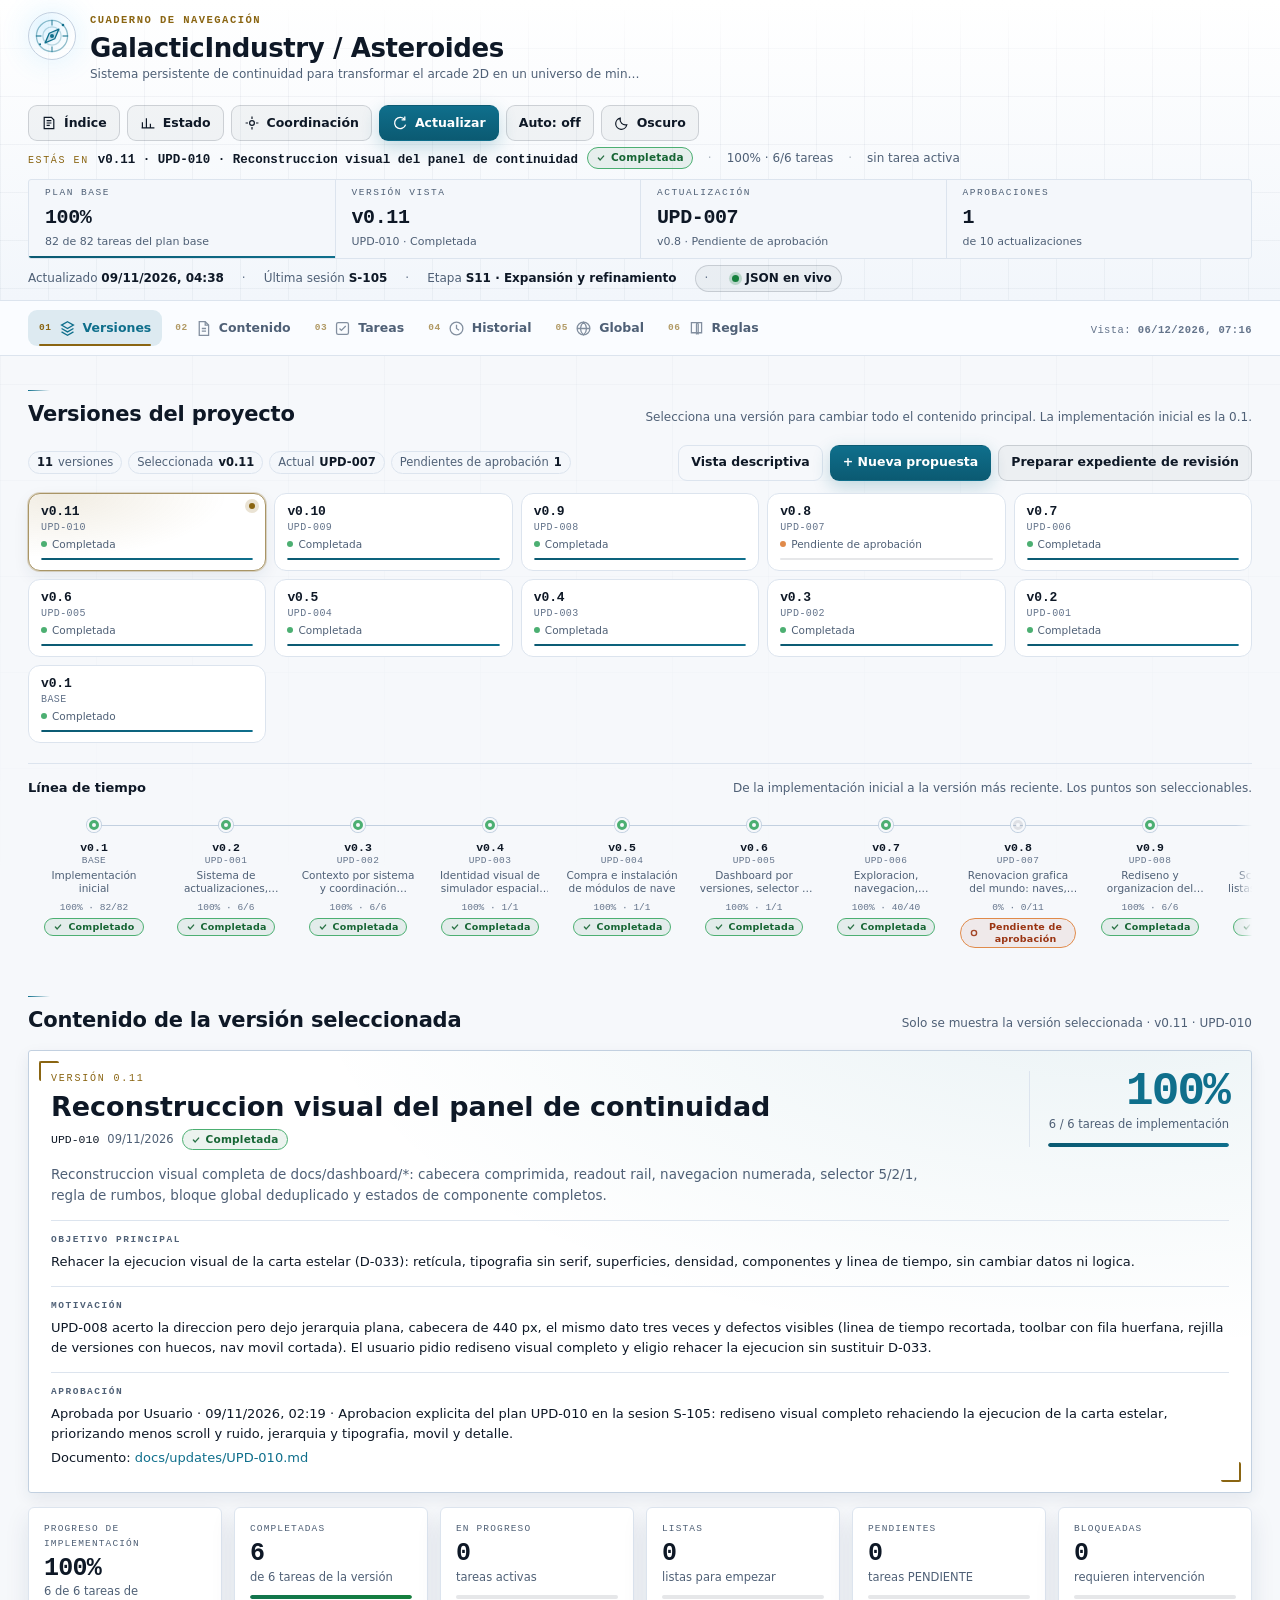
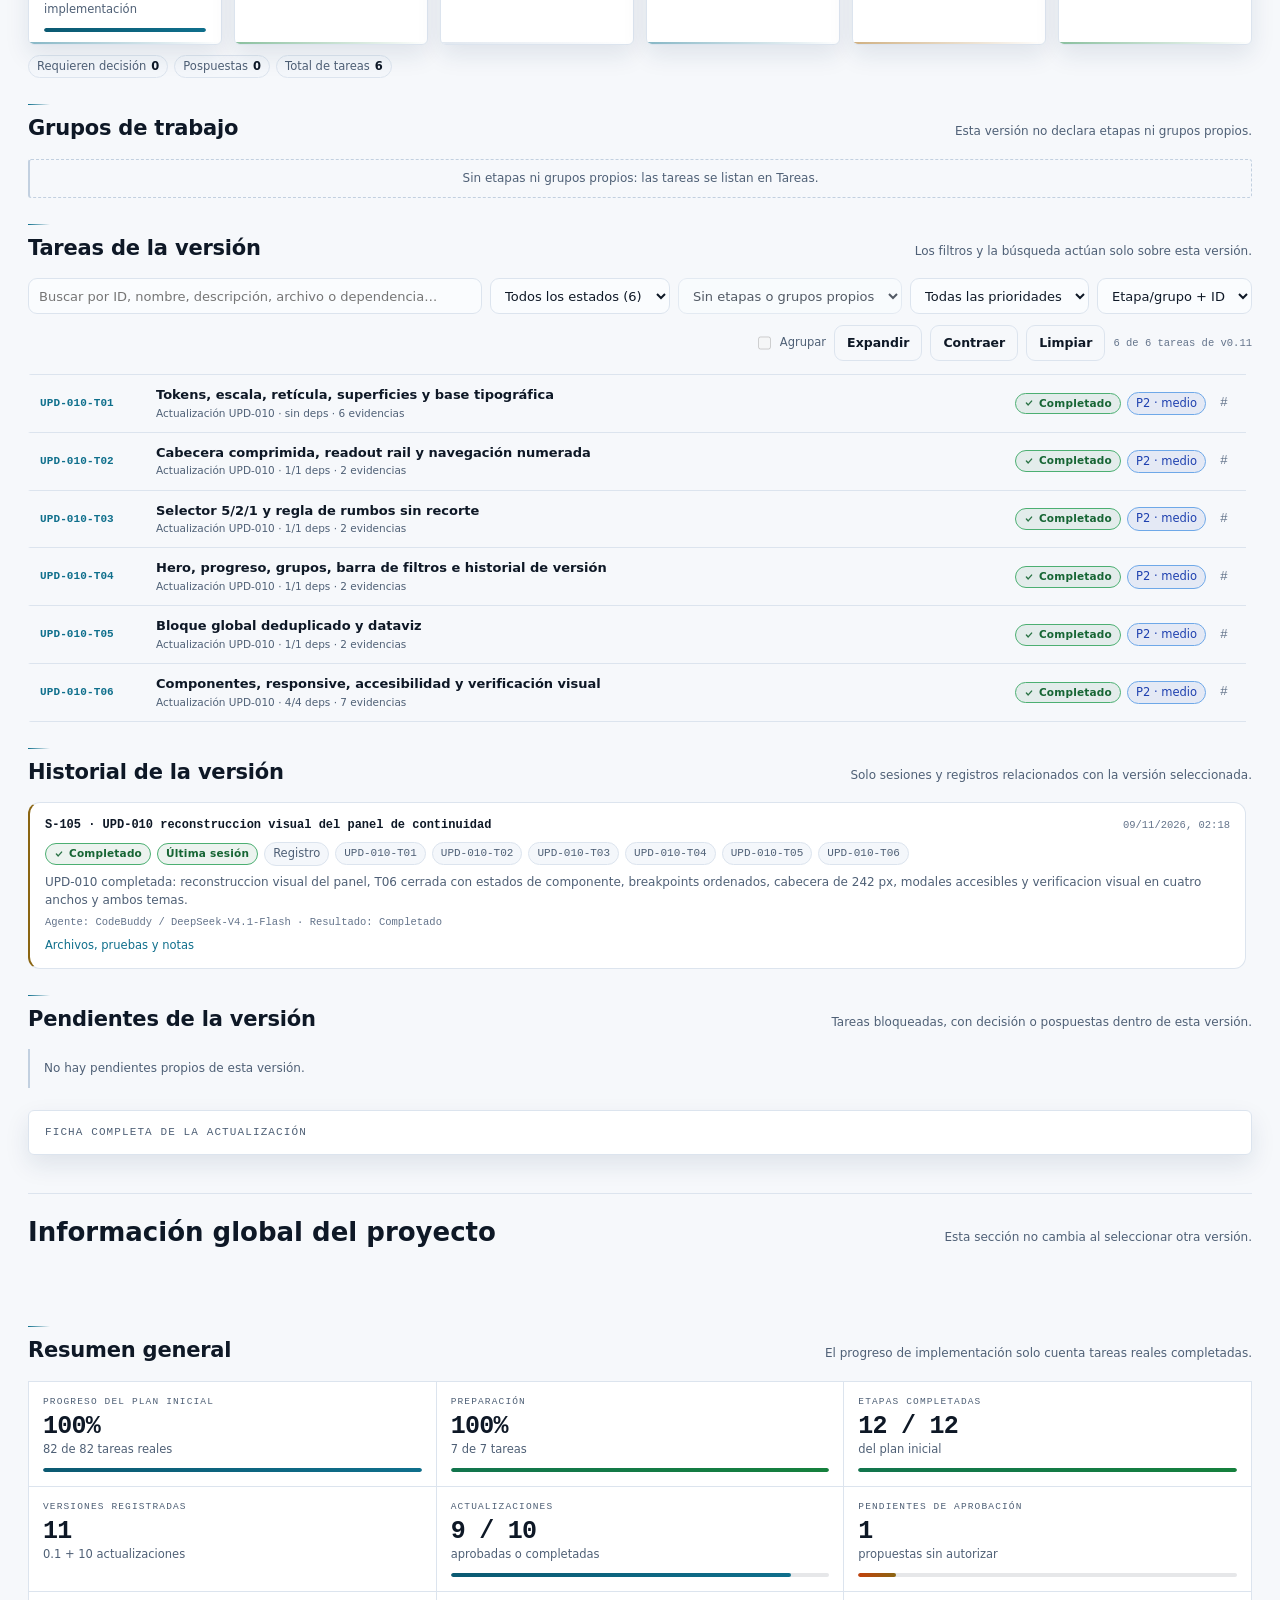
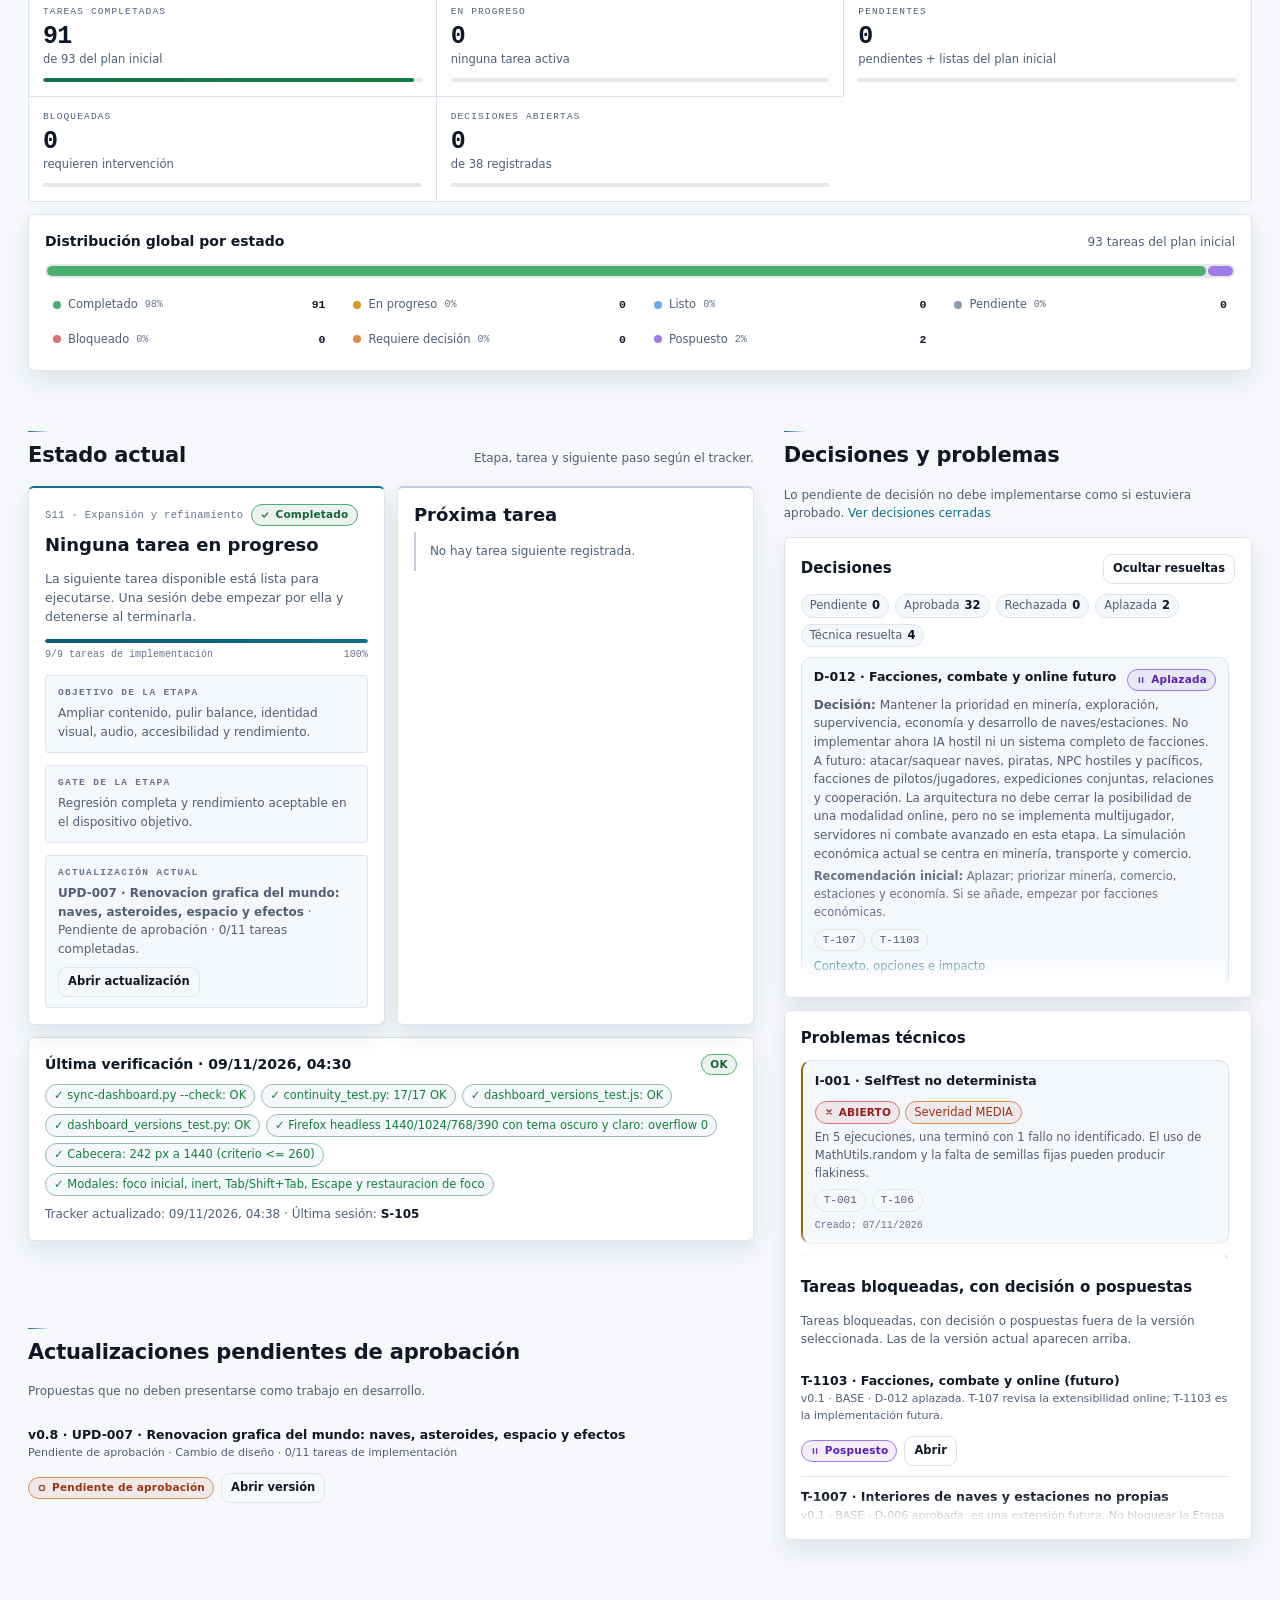
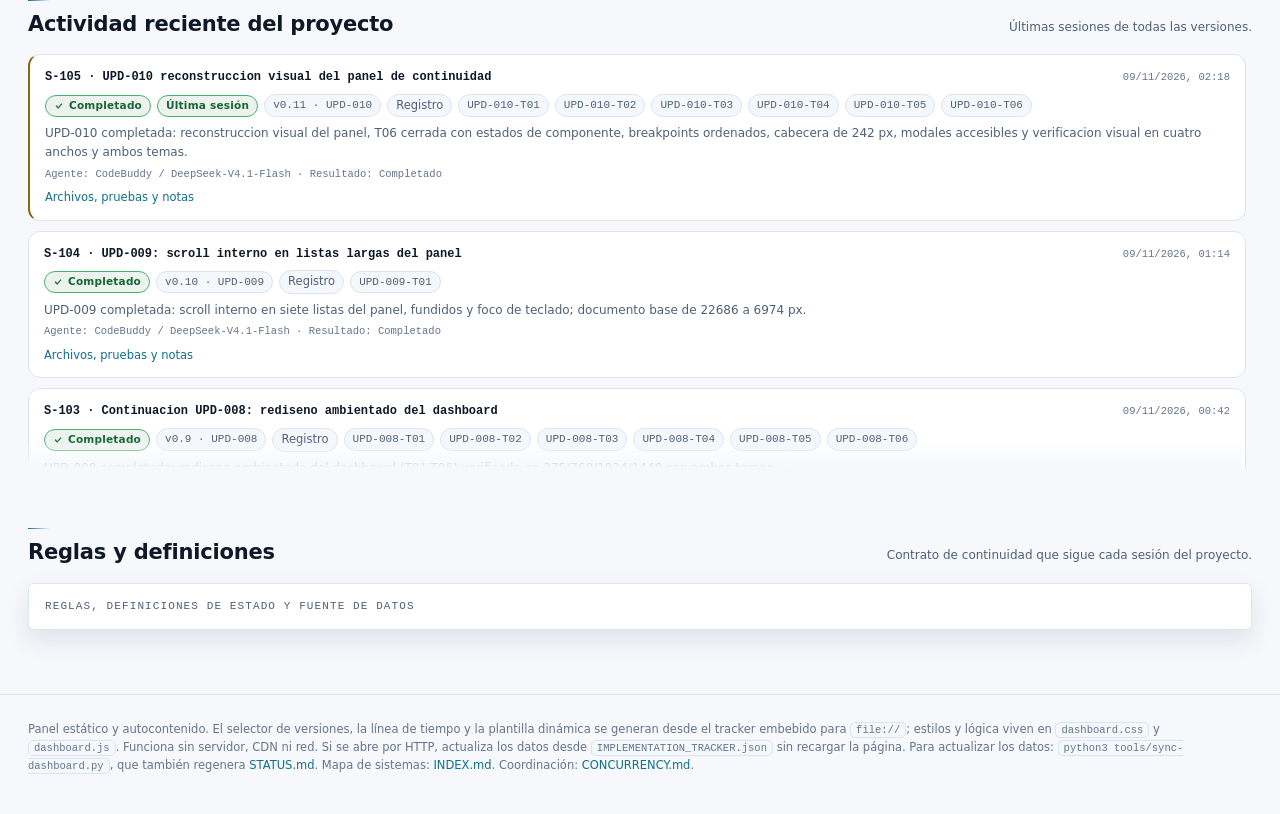
==== commit aa517ca6: "UPD-008 a UPD-010: panel de continuidad (rediseno, scroll y reconstruccion) - UPD-008: rediseno y or" ====
--- a/docs/dashboard/index.html
+++ b/docs/dashboard/index.html
@@ -24,30 +24,82 @@
 <a class="skip-link" href="#versiones">Saltar al contenido</a>
 
 <header class="top">
+  <div class="top-grid" aria-hidden="true"></div>
   <div class="wrap">
     <div class="top-row">
       <div class="brand">
-        <h1 id="project-name">Panel de continuidad — GalacticIndustry</h1>
-        <p id="project-description">Cargando datos del proyecto…</p>
-        <div class="top-meta">
-          <span>Última actualización: <strong id="last-updated">—</strong></span>
-          <span>Última sesión: <strong id="last-session">—</strong></span>
-          <span>Etapa actual: <strong id="top-stage">—</strong></span>
-          <span>Actualización: <strong id="top-update">—</strong></span>
-          <span>Versión vista: <strong id="top-version">—</strong></span>
-          <span>Progreso base: <strong id="top-progress">—</strong></span>
-          <span>Fuente: <strong>IMPLEMENTATION_TRACKER.json</strong></span>
-          <span class="source-pill"><span class="dot" id="source-dot"></span><strong id="data-source">embebidos</strong></span>
+        <span class="brand-mark" aria-hidden="true">
+          <svg viewBox="0 0 48 48" width="44" height="44" fill="none" stroke="currentColor" stroke-width="1.4" stroke-linecap="round" stroke-linejoin="round">
+            <circle cx="24" cy="24" r="17" opacity=".45"/>
+            <circle cx="24" cy="24" r="10" opacity=".25"/>
+            <path d="M24 7v5M24 36v5M7 24h5M36 24h5" opacity=".7"/>
+            <path d="M31.5 16.5 27 27l-10.5 4.5L21 21z" fill="currentColor" fill-opacity=".18"/>
+            <circle cx="24" cy="24" r="2.2" fill="currentColor" stroke="none"/>
+            <circle cx="36" cy="12" r="1.4" fill="currentColor" stroke="none"/>
+            <circle cx="11" cy="33" r="1.1" fill="currentColor" stroke="none"/>
+          </svg>
+        </span>
+        <div class="brand-text">
+          <p class="eyebrow">Cuaderno de navegación</p>
+          <h1 id="project-name">Panel de continuidad — GalacticIndustry</h1>
+          <p id="project-description">Cargando datos del proyecto…</p>
         </div>
       </div>
       <div class="top-actions">
-        <a class="btn" href="../INDEX.md" target="_blank" rel="noopener" title="Mapa de sistemas: código, diseño, decisiones, tareas y pruebas">Índice</a>
-        <a class="btn" href="../STATUS.md" target="_blank" rel="noopener" title="Resumen generado del estado del proyecto">Estado</a>
-        <a class="btn" href="../CONCURRENCY.md" target="_blank" rel="noopener" title="Bloqueos, escrituras atómicas y coordinación entre sesiones">Coordinación</a>
-        <button class="btn primary" id="reload-btn" type="button" title="Vuelve a leer IMPLEMENTATION_TRACKER.json sin recargar la página">↻ Actualizar</button>
+        <a class="btn" href="../INDEX.md" target="_blank" rel="noopener" title="Mapa de sistemas: código, diseño, decisiones, tareas y pruebas">
+          <svg viewBox="0 0 20 20" width="16" height="16" fill="none" stroke="currentColor" stroke-width="1.5" aria-hidden="true"><path d="M4 3h9l3 3v11H4z"/><path d="M7 7h6M7 10h6M7 13h4"/></svg>
+          Índice</a>
+        <a class="btn" href="../STATUS.md" target="_blank" rel="noopener" title="Resumen generado del estado del proyecto">
+          <svg viewBox="0 0 20 20" width="16" height="16" fill="none" stroke="currentColor" stroke-width="1.5" aria-hidden="true"><path d="M3 16V9M8 16V4M13 16v-5M18 16H2"/></svg>
+          Estado</a>
+        <a class="btn" href="../CONCURRENCY.md" target="_blank" rel="noopener" title="Bloqueos, escrituras atómicas y coordinación entre sesiones">
+          <svg viewBox="0 0 20 20" width="16" height="16" fill="none" stroke="currentColor" stroke-width="1.5" aria-hidden="true"><circle cx="10" cy="10" r="3"/><path d="M10 2v3M10 15v3M2 10h3M15 10h3"/></svg>
+          Coordinación</a>
+        <button class="btn primary" id="reload-btn" type="button" title="Vuelve a leer IMPLEMENTATION_TRACKER.json sin recargar la página">
+          <svg viewBox="0 0 20 20" width="16" height="16" fill="none" stroke="currentColor" stroke-width="1.6" aria-hidden="true"><path d="M16 6a7 7 0 1 0 1 6"/><path d="M16 2v4h-4"/></svg>
+          Actualizar</button>
         <button class="btn" id="auto-btn" type="button" aria-pressed="false" title="Actualización automática cada 10 segundos">Auto: off</button>
-        <button class="btn" id="theme-btn" type="button" aria-label="Cambiar a tema claro" aria-pressed="false">☀ Claro</button>
+        <button class="btn" id="theme-btn" type="button" aria-label="Cambiar a tema claro" aria-pressed="false">
+          <svg id="theme-icon" viewBox="0 0 20 20" width="16" height="16" fill="none" stroke="currentColor" stroke-width="1.5" aria-hidden="true"><circle cx="10" cy="10" r="4"/><path d="M10 2v2M10 16v2M2 10h2M16 10h2M4.3 4.3l1.4 1.4M14.3 14.3l1.4 1.4M15.7 4.3l-1.4 1.4M5.7 14.3l-1.4 1.4"/></svg>
+          <span id="theme-label">Claro</span></button>
       </div>
+    </div>
+
+    <div class="position-line" role="status" aria-live="polite" aria-atomic="true">
+      <span class="position-label">Estás en</span>
+      <strong id="position-text">—</strong>
+      <span class="position-meta" id="position-meta"></span>
+    </div>
+
+    <div class="kpi-strip">
+      <article class="kpi">
+        <span class="kpi-label">Plan base</span>
+        <strong class="kpi-value" id="top-progress">—</strong>
+        <span class="kpi-sub" id="top-progress-sub">—</span>
+        <span class="kpi-bar" aria-hidden="true"><span id="top-progress-bar" style="width:0%"></span></span>
+      </article>
+      <article class="kpi">
+        <span class="kpi-label">Versión vista</span>
+        <strong class="kpi-value" id="top-version">—</strong>
+        <span class="kpi-sub" id="top-version-sub">—</span>
+      </article>
+      <article class="kpi">
+        <span class="kpi-label">Actualización</span>
+        <strong class="kpi-value" id="top-update">—</strong>
+        <span class="kpi-sub" id="top-update-sub">—</span>
+      </article>
+      <article class="kpi">
+        <span class="kpi-label">Aprobaciones</span>
+        <strong class="kpi-value" id="kpi-approvals">—</strong>
+        <span class="kpi-sub" id="kpi-approvals-sub">—</span>
+      </article>
+    </div>
+
+    <div class="top-meta">
+      <span>Actualizado <strong id="last-updated">—</strong></span>
+      <span>Última sesión <strong id="last-session">—</strong></span>
+      <span>Etapa <strong id="top-stage">—</strong></span>
+      <span class="source-pill"><span class="dot" id="source-dot"></span><strong id="data-source">embebidos</strong></span>
     </div>
   </div>
 </header>
@@ -55,12 +107,24 @@
 <nav class="sticky" aria-label="Secciones del panel">
   <div class="wrap">
     <div class="links" id="nav-links">
-      <a href="#versiones">Versiones</a>
-      <a href="#version-contenido">Contenido</a>
-      <a href="#version-tareas">Tareas</a>
-      <a href="#version-historial">Historial</a>
-      <a href="#global">Global</a>
-      <a href="#reglas">Reglas</a>
+      <a href="#versiones">
+        <svg viewBox="0 0 20 20" width="17" height="17" fill="none" stroke="currentColor" stroke-width="1.5" aria-hidden="true"><path d="m10 2 7 4-7 4-7-4z"/><path d="m3 10 7 4 7-4M3 14l7 4 7-4"/></svg>
+        Versiones</a>
+      <a href="#version-contenido">
+        <svg viewBox="0 0 20 20" width="17" height="17" fill="none" stroke="currentColor" stroke-width="1.5" aria-hidden="true"><path d="M5 2h7l4 4v12H5z"/><path d="M12 2v4h4M8 10h5M8 13h5"/></svg>
+        Contenido</a>
+      <a href="#version-tareas">
+        <svg viewBox="0 0 20 20" width="17" height="17" fill="none" stroke="currentColor" stroke-width="1.5" aria-hidden="true"><rect x="3" y="3" width="14" height="14" rx="2"/><path d="m6.5 10 2.2 2.2L13.8 7"/></svg>
+        Tareas</a>
+      <a href="#version-historial">
+        <svg viewBox="0 0 20 20" width="17" height="17" fill="none" stroke="currentColor" stroke-width="1.5" aria-hidden="true"><circle cx="10" cy="10" r="7.5"/><path d="M10 5.5V10l3 2"/></svg>
+        Historial</a>
+      <a href="#global">
+        <svg viewBox="0 0 20 20" width="17" height="17" fill="none" stroke="currentColor" stroke-width="1.5" aria-hidden="true"><circle cx="10" cy="10" r="7.5"/><path d="M2.5 10h15M10 2.5c2.4 2.3 3.6 4.8 3.6 7.5S12.4 15.2 10 17.5C7.6 15.2 6.4 12.7 6.4 10S7.6 4.8 10 2.5z"/></svg>
+        Global</a>
+      <a href="#reglas">
+        <svg viewBox="0 0 20 20" width="17" height="17" fill="none" stroke="currentColor" stroke-width="1.5" aria-hidden="true"><path d="M4 3h6a2 2 0 0 1 2 2v12a2 2 0 0 0-2-2H4z"/><path d="M16 3h-4a2 2 0 0 0-2 2v12a2 2 0 0 1 2-2h4z"/></svg>
+        Reglas</a>
     </div>
     <div class="nav-right">
       <span class="refresh-note">Vista: <strong id="view-time">—</strong></span>
@@ -76,14 +140,14 @@
       <span class="hint">Selecciona una versión para cambiar todo el contenido principal. La implementación inicial es la 0.1.</span>
     </div>
     <div class="version-toolbar">
-      <div class="chips" id="version-summary" aria-live="polite"></div>
+      <div class="chips" id="version-summary" aria-live="polite" aria-atomic="true"></div>
       <div class="update-actions">
         <button class="btn ghost" id="version-mode-btn" type="button" aria-pressed="false" title="Alternar entre vista compacta y descriptiva">Vista descriptiva</button>
         <button class="btn primary" id="new-update-btn" type="button">+ Nueva propuesta</button>
         <button class="btn" id="review-btn" type="button">Preparar expediente de revisión</button>
       </div>
     </div>
-    <div class="version-strip compact" id="version-selector" role="tablist" aria-label="Selector de versiones"></div>
+    <div class="version-strip compact" id="version-selector" role="group" aria-label="Selector de versiones"></div>
     <div class="timeline-wrap">
       <div class="timeline-head">
         <h3>Línea de tiempo</h3>
@@ -129,15 +193,17 @@
           <option value="status">Estado</option>
           <option value="updated">Actualización</option>
         </select>
-        <label class="switch" title="Agrupa las tareas por etapa o grupo cuando existan">
-          <input type="checkbox" id="group-toggle" checked> Agrupar
-        </label>
-        <button class="btn ghost" id="expand-btn" type="button">Expandir</button>
-        <button class="btn ghost" id="collapse-btn" type="button">Contraer</button>
-        <button class="btn ghost" id="clear-btn" type="button">Limpiar</button>
-        <span class="count" id="task-count"></span>
+        <div class="toolbar-actions">
+          <label class="switch" title="Agrupa las tareas por etapa o grupo cuando existan">
+            <input type="checkbox" id="group-toggle" checked> Agrupar
+          </label>
+          <button class="btn ghost" id="expand-btn" type="button">Expandir</button>
+          <button class="btn ghost" id="collapse-btn" type="button">Contraer</button>
+          <button class="btn ghost" id="clear-btn" type="button">Limpiar</button>
+          <span class="count" id="task-count"></span>
+        </div>
       </div>
-      <div id="task-list"></div>
+      <div id="task-list" data-scroll-area tabindex="0" role="region" aria-label="Tareas de la versión"></div>
     </section>
 
     <section id="version-historial" class="version-block">
@@ -145,7 +211,7 @@
         <h2>Historial de la versión</h2>
         <span class="hint">Solo sesiones y registros relacionados con la versión seleccionada.</span>
       </div>
-      <div id="version-history"></div>
+      <div id="version-history" data-scroll-area tabindex="0" role="region" aria-label="Historial de la versión"></div>
     </section>
 
     <section id="version-pendientes" class="version-block">
@@ -171,7 +237,7 @@
         <span class="hint">El progreso de implementación solo cuenta tareas reales completadas.</span>
       </div>
       <div class="grid cards-auto" id="summary-cards"></div>
-      <div class="card distribution" id="status-distribution" aria-live="polite"></div>
+      <div class="card distribution" id="status-distribution" aria-live="polite" aria-atomic="true"></div>
     </section>
 
     <section id="estado">
@@ -191,7 +257,7 @@
         <h2>Actualizaciones pendientes de aprobación</h2>
         <span class="hint">Propuestas que no deben presentarse como trabajo en desarrollo.</span>
       </div>
-      <div id="pending-approvals"></div>
+      <div id="pending-approvals" data-scroll-area tabindex="0" role="region" aria-label="Actualizaciones pendientes de aprobación"></div>
     </section>
 
     <section id="decisiones">
@@ -206,14 +272,14 @@
             <button class="btn ghost small" id="decisions-toggle" type="button">Ocultar resueltas</button>
           </div>
           <div class="decision-summary" id="decision-summary"></div>
-          <div class="decision-list" id="decision-list"></div>
+          <div class="decision-list" id="decision-list" data-scroll-area tabindex="0" role="region" aria-label="Decisiones del proyecto"></div>
         </div>
         <div class="card">
           <h3 style="margin:0 0 10px;font-size:15px">Problemas técnicos</h3>
-          <div id="issue-list"></div>
+          <div id="issue-list" data-scroll-area tabindex="0" role="region" aria-label="Problemas técnicos"></div>
           <h3 style="margin:18px 0 6px;font-size:15px">Tareas bloqueadas, con decisión o pospuestas</h3>
           <p class="hint" id="blocked-hint">Tareas fuera de la versión seleccionada.</p>
-          <div id="blocked-list"></div>
+          <div id="blocked-list" data-scroll-area tabindex="0" role="region" aria-label="Tareas bloqueadas, con decisión o pospuestas"></div>
         </div>
       </div>
     </section>
@@ -223,7 +289,7 @@
         <h2>Actividad reciente del proyecto</h2>
         <span class="hint">Últimas sesiones de todas las versiones.</span>
       </div>
-      <div class="history" id="global-history-list"></div>
+      <div class="history" id="global-history-list" data-scroll-area tabindex="0" role="region" aria-label="Actividad reciente del proyecto"></div>
     </section>
 
     <section id="reglas">
@@ -250,11 +316,11 @@
 
 <div class="modal" id="proposal-modal" hidden>
   <div class="modal-backdrop" data-close-modal="proposal-modal"></div>
-  <div class="modal-panel" role="dialog" aria-modal="true" aria-labelledby="proposal-title">
+  <div class="modal-panel" role="dialog" aria-modal="true" aria-labelledby="proposal-title" aria-describedby="proposal-desc" tabindex="-1">
     <div class="modal-head">
       <div>
         <h3 id="proposal-title">Nueva propuesta de actualización</h3>
-        <p class="hint">La propuesta queda como borrador local y descarga. No se aprueba ni se escribe en el proyecto automáticamente.</p>
+        <p class="hint" id="proposal-desc">La propuesta queda como borrador local y descarga. No se aprueba ni se escribe en el proyecto automáticamente.</p>
       </div>
       <button class="modal-close" type="button" data-close-modal="proposal-modal" aria-label="Cerrar">×</button>
     </div>
@@ -328,11 +394,11 @@
 
 <div class="modal" id="review-modal" hidden>
   <div class="modal-backdrop" data-close-modal="review-modal"></div>
-  <div class="modal-panel wide" role="dialog" aria-modal="true" aria-labelledby="review-title">
+  <div class="modal-panel wide" role="dialog" aria-modal="true" aria-labelledby="review-title" aria-describedby="review-desc" tabindex="-1">
     <div class="modal-head">
       <div>
         <h3 id="review-title">Expediente de revisión</h3>
-        <p class="hint">Selecciona elementos ya registrados. El documento solo usa datos del tracker y marca lo ausente como no documentado.</p>
+        <p class="hint" id="review-desc">Selecciona elementos ya registrados. El documento solo usa datos del tracker y marca lo ausente como no documentado.</p>
       </div>
       <button class="modal-close" type="button" data-close-modal="review-modal" aria-label="Cerrar">×</button>
     </div>
@@ -369,17 +435,19 @@
     "project": "GalacticIndustry",
     "displayName": "GalacticIndustry / Asteroides",
     "description": "Sistema persistente de continuidad para transformar el arcade 2D en un universo de minería, supervivencia, comercio y estaciones.",
-    "lastUpdated": "2026-11-08T15:55:00-06:00",
-    "lastSessionId": "S-096",
+    "lastUpdated": "2026-11-08T22:38:00-06:00",
+    "lastSessionId": "S-105",
     "lastVerification": {
-      "date": "2026-11-08T15:55:00-06:00",
+      "date": "2026-11-08T22:30:00-06:00",
       "result": "OK",
       "checks": [
         "sync-dashboard.py --check: OK",
-        "continuity_test.py: 17 pruebas OK",
-        "dashboard_versions_test.js: 63 comprobaciones OK",
+        "continuity_test.py: 17/17 OK",
+        "dashboard_versions_test.js: OK",
         "dashboard_versions_test.py: OK",
-        "file://: captura de panel revisada"
+        "Firefox headless 1440/1024/768/390 con tema oscuro y claro: overflow 0",
+        "Cabecera: 242 px a 1440 (criterio <= 260)",
+        "Modales: foco inicial, inert, Tab/Shift+Tab, Escape y restauracion de foco"
       ]
     },
     "currentStageId": "S11",
@@ -403,7 +471,7 @@
       "Las tareas de actualización usan IDs UPD-XXX-TNN y viven en updates[].tasks.",
       "No se reutilizan ni renumeran IDs históricos."
     ],
-    "currentUpdateId": "UPD-005",
+    "currentUpdateId": null,
     "nextUpdateId": null,
     "updatesSchemaVersion": 1,
     "updateProgressDefinition": "El progreso del plan base solo cuenta tracker.tasks con category=implementation y countsForProgress=true. Cada actualización calcula su propio progreso con updates[].tasks y no altera el progreso base.",
@@ -7246,6 +7314,455 @@
       "decision": "La implementación inicial es la versión visual 0.1 y cada actualización UPD-XXX recibe una etiqueta displayVersion estable (0.2, 0.3, …). La numeración es solo de presentación: los IDs internos no cambian. El panel usa una única plantilla dinámica; el selector y la línea de tiempo comparten la selección; el contenido, el progreso, las etapas, las tareas y el historial corresponden exclusivamente a la versión seleccionada. La información global del proyecto queda en una sección independiente.",
       "createdAt": "2026-11-08",
       "updatedAt": "2026-11-08T15:00:00-06:00"
+    },
+    {
+      "id": "D-017",
+      "title": "Contraste obligatorio con el codigo real",
+      "status": "APROBADA",
+      "context": "Una descripcion del usuario puede describir como ausente algo que ya existe o funciona de otra forma.",
+      "options": [
+        "Interpretar literalmente la descripcion.",
+        "Auditar el codigo y limitarse a lo que falte.",
+        "Auditar, clasificar y registrar decisiones antes de planificar."
+      ],
+      "recommendation": "Auditar, clasificar y registrar la brecha antes de crear tareas.",
+      "impact": "Afecta a AGENTS.md, docs/updates/README.md, propuestas y revisiones futuras. No afecta al codigo del juego.",
+      "affectedTasks": [],
+      "affectedUpdates": [
+        "UPD-006"
+      ],
+      "decidedBy": "Usuario",
+      "decision": "Ninguna propuesta se convierte en tarea o cambio de codigo sin contrastarla con la implementacion real. Se clasifica como IMPLEMENTADA, PARCIAL, AUSENTE, INCOMPLETA VISUALMENTE, INCONSISTENTE, PLANIFICADA, POSPUESTA o POR VERIFICAR, con referencias a archivos, clases y metodos reales.",
+      "createdAt": "2026-11-08",
+      "updatedAt": "2026-11-08T14:35:00-06:00"
+    },
+    {
+      "id": "D-018",
+      "title": "Modelo del campo de contencion de la nodriza",
+      "status": "APROBADA",
+      "context": "La zona segura actual solo evita generar asteroides dentro; las rocas que ya se mueven pueden atravesarla.",
+      "options": [
+        "Repulsion y desvio suave mas exclusion en generacion.",
+        "Destruccion o neutralizacion al entrar.",
+        "Solo exclusion en generacion.",
+        "Pared invisible que impide todo movimiento."
+      ],
+      "recommendation": "Exclusión de generación más campo de impactos contundentes, efectos visuales y físicos, naves autorizadas y consumo energético.",
+      "impact": "Afecta a GameWorld, Station, Asteroid, fragmentos, generacion y futuros agentes con posicion.",
+      "affectedTasks": [],
+      "affectedUpdates": [
+        "UPD-006"
+      ],
+      "decidedBy": "Usuario",
+      "decision": "Se combina la exclusión de generación con un campo de contención de impactos contundentes: los asteroides no se generan dentro, los que llegan impactan con destellos, ondas y fragmentación/desvío, las naves autorizadas lo atraviesan y la estación conserva sus colisiones. El campo consume energía continua y energía adicional por impacto; si falta energía se apaga. La economía detallada de la estación queda para una fase posterior.",
+      "createdAt": "2026-11-08",
+      "updatedAt": "2026-11-08T15:50:22-06:00"
+    },
+    {
+      "id": "D-019",
+      "title": "Entrada y acoplamiento de la nodriza",
+      "status": "APROBADA",
+      "context": "El acople actual se permite en cualquier punto dentro de dockRadius y el piloto automatico apunta al centro.",
+      "options": [
+        "Punto de atraque, corredor y auto-acople cancelable.",
+        "Mantener radio actual y anadir orientacion.",
+        "Rayo tractor que atrae la nave."
+      ],
+      "recommendation": "Estacionamiento manual más módulo independiente de estacionamiento; separar minería y estacionamiento.",
+      "impact": "Afecta a StationDef, Station, DockingSystem, Autopilot, MyGame y pruebas de navegacion y estacion.",
+      "affectedTasks": [],
+      "affectedUpdates": [
+        "UPD-006"
+      ],
+      "decidedBy": "Usuario",
+      "decision": "Punto de entrada, corredor de aproximación y acoplamiento con dos modalidades: estacionamiento manual sin módulo, exigente pero aprendible, y módulo opcional de piloto automático de estacionamiento, independiente del piloto automático de minería. El jugador puede adquirirlos por separado y el manual sigue funcionando sin automatización.",
+      "createdAt": "2026-11-08",
+      "updatedAt": "2026-11-08T15:50:22-06:00"
+    },
+    {
+      "id": "D-020",
+      "title": "Presupuesto inicial y economia de la primera nave",
+      "status": "APROBADA",
+      "context": "El juego entrega una nave gratuita; no hay precio de casco, propiedad ni fondo de arranque. La muerte es permanente y las monedas se conservan por cuenta.",
+      "options": [
+        "1200 CR, precios 600/750/850 y regla anti-bloqueo.",
+        "Otro presupuesto y precios ajustados por pruebas.",
+        "Nave de servicio gratuita cuando no haya saldo."
+      ],
+      "recommendation": "1.200 CR, mercado de chatarra/usadas/nuevas, inspecciones, paquetes, compra personalizada, combustible por capacidad/eficiencia/masa y repostaje por unidad.",
+      "impact": "Afecta a Upgrades, GameSession, ShipDealerScreen, SaveCodec, RescueService y al balance inicial.",
+      "affectedTasks": [],
+      "affectedUpdates": [
+        "UPD-006"
+      ],
+      "decidedBy": "Usuario",
+      "decision": "Presupuesto inicial de 1.200 CR. Mercado de naves con chatarra, usadas y nuevas, variabilidad basada en datos reales (casco, componentes, desgaste, depósito, eficiencia, masa, carga, módulos y precio), inspecciones, paquetes de naves nuevas y compra personalizada. Combustible separado en capacidad, eficiencia, masa base, masa de carga y consumo efectivo; repostaje por unidad suministrada. Motores modulares quedan como evolución futura sin implementar catálogos. Debe existir al menos una configuración viable y reglas anti-bloqueo.",
+      "createdAt": "2026-11-08",
+      "updatedAt": "2026-11-08T15:50:22-06:00"
+    },
+    {
+      "id": "D-021",
+      "title": "Posiciones del mapa de navegacion",
+      "status": "APROBADA",
+      "context": "Solo SectorDef tiene mapX/mapY; GalaxyDef y SystemDef no tienen posicion y el mapa actual es una lista.",
+      "options": [
+        "Centroides de los sectores existentes.",
+        "Posiciones manuales nuevas.",
+        "Mantener solo la lista de sectores."
+      ],
+      "recommendation": "Coordenadas reales, escala ampliada, streaming, viaje convencional sin warp y warp opcional.",
+      "impact": "Afecta a SectorDef, SystemDef, GalaxyDef, UniverseState, MapScreen y pruebas de universo y warp.",
+      "affectedTasks": [],
+      "affectedUpdates": [
+        "UPD-006"
+      ],
+      "decidedBy": "Usuario",
+      "decision": "Usar coordenadas derivadas de los datos reales del universo, ampliar considerablemente dimensiones y distancias manteniendo streaming, representar galaxias, sistemas, regiones, estaciones, nodriza y puntos de interés. Permitir viaje convencional sin warp entre sistemas y galaxias, con tiempos mayores, y warp opcional como ventaja tecnológica. El mapa muestra ambos modos y sus requisitos; no se inventan coordenadas astronómicas ni contenido.",
+      "createdAt": "2026-11-08",
+      "updatedAt": "2026-11-08T15:50:22-06:00"
+    },
+    {
+      "id": "D-022",
+      "title": "Brujula avanzada, RADAR y objetivos conocidos",
+      "status": "APROBADA",
+      "context": "No existe brujula; RADAR solo amplia el margen de seleccion tactil. La brujula avanzada debe integrarse con modulos y objetivos conocidos.",
+      "options": [
+        "Modulo nuevo de navegacion y RADAR como sensor.",
+        "Usar RADAR como brujula avanzada.",
+        "Implementar solo la brujula basica."
+      ],
+      "recommendation": "Brújula básica a la nodriza más cercana, brújula avanzada y radar independientes.",
+      "impact": "Afecta a ShipModuleDef, ShipLoadout, Upgrades, PlayHud, HudView, MyGame, StationScreen, NavTarget y pruebas de modulos y HUD.",
+      "affectedTasks": [],
+      "affectedUpdates": [
+        "UPD-006"
+      ],
+      "decidedBy": "Usuario",
+      "decision": "Tres instrumentos separados: brújula básica de serie hacia la nave nodriza más cercana (no solo la galaxia de origen), barra horizontal con punto móvil; brújula avanzada como módulo independiente para objetivos conocidos; radar circular como módulo independiente con categorías, filtros, alcance y conocimiento real, sin revelar todo el universo. La brújula básica funciona sin radar.",
+      "createdAt": "2026-11-08",
+      "updatedAt": "2026-11-08T15:50:22-06:00"
+    },
+    {
+      "id": "D-023",
+      "title": "Interior de la nodriza y transicion a pie/nave",
+      "status": "APROBADA",
+      "context": "Solo existe el interior de la estacion personal; la nodriza tiene servicios pero no escena caminable.",
+      "options": [
+        "Escena dedicada con hangar, concesionario, taller y suministros.",
+        "Reutilizar la escena de la estacion personal.",
+        "Resolver la compra y el equipamiento solo con menus."
+      ],
+      "recommendation": "Escena dedicada y reutilizable, personaje con sprite/animación y NPC básicos.",
+      "impact": "Afecta a InteriorScene, Interactable, MyGame, StationManagementScreen, ShipDealerScreen y pruebas de interiores.",
+      "affectedTasks": [],
+      "affectedUpdates": [
+        "UPD-006"
+      ],
+      "decidedBy": "Usuario",
+      "decision": "Escena interior dedicada y amplia para la nodriza, con hangar, exposición/concesionario, comercios, instalaciones técnicas, pasillos, tránsito, interacción y zonas habitables; los menús se abren desde elementos representados. Arquitectura reutilizable o documentada para homogeneizar con estaciones personales. Personaje con sprite, dirección, caminata, reposo, colisiones e interacción. Población NPC reducida con movimiento y objetivos básicos, sin simulación social compleja.",
+      "createdAt": "2026-11-08",
+      "updatedAt": "2026-11-08T15:50:22-06:00"
+    },
+    {
+      "id": "D-024",
+      "title": "Tutorial interactivo y campana narrativa",
+      "status": "APLAZADA",
+      "context": "El usuario quiere contexto minimo, pero no considera apropiado desarrollar ahora un tutorial completo ni una historia extensa.",
+      "options": [
+        "Implementar el tutorial ahora.",
+        "Posponerlo y documentar dependencias.",
+        "No hacerlo nunca."
+      ],
+      "recommendation": "Posponerlo y documentar pasos, dependencias y principios de diseno.",
+      "impact": "Afecta a docs/updates/UPD-006.md, docs/PENDING_DECISIONS.md y futuras actualizaciones narrativas.",
+      "affectedTasks": [],
+      "affectedUpdates": [
+        "UPD-006"
+      ],
+      "decidedBy": "Usuario",
+      "decision": "El tutorial interactivo y la campana narrativa quedan aplazados. Solo se documenta el contexto minimo, la motivacion y las dependencias del tutorial futuro.",
+      "createdAt": "2026-11-08",
+      "updatedAt": "2026-11-08T14:35:00-06:00"
+    },
+    {
+      "id": "D-026",
+      "title": "Estilo grafico del mundo",
+      "status": "APROBADA",
+      "context": "D-015 fija la UI industrial desaturada. El mundo puede enriquecerse dentro de esa familia o ganar acentos mas vivos.",
+      "options": [
+        "Mantener el mundo desaturado y solo enriquecer detalle",
+        "Mundo mas saturado con acentos vivos (vetas, nebulosas, llamas) sobre UI industrial",
+        "Repensar la paleta completa"
+      ],
+      "recommendation": "Mundo mas saturado con acentos vivos sobre UI industrial; la UI de D-015 no se toca.",
+      "impact": "Afecta a Visuals, Ship, Asteroid, SpaceBackground, Station y Effects en UPD-007.",
+      "affectedTasks": [],
+      "affectedUpdates": [
+        "UPD-007"
+      ],
+      "decidedBy": "Usuario",
+      "decision": "Mundo mas realista y definido, conservando el estilo industrial: corregir sectores apagados, pulir y unificar todo el disenio (organico). La UI de D-015 no se reabre; el mundo gana definicion, luz coherente y acentos vivos.",
+      "createdAt": "2026-11-08",
+      "updatedAt": "2026-11-08T17:46:12-06:00"
+    },
+    {
+      "id": "D-027",
+      "title": "Bloom y post-proceso",
+      "status": "APROBADA",
+      "context": "No hay shaders ni FBO. El bloom mejora los glows pero cuesta ~3 ms en movil si se hace bien.",
+      "options": [
+        "Solo glows aditivos mejorados (cero riesgo)",
+        "Bloom opcional con shader propio, media resolucion, ajuste de calidad y fallback",
+        "Bloom siempre activo"
+      ],
+      "recommendation": "Bloom opcional con shader propio y ajuste de calidad Alta/Media/Baja, con fallback automatico a glows aditivos.",
+      "impact": "Afecta a UPD-007-T09 (MyGame, Visuals, GameData, PlayHud). Sin dependencias externas.",
+      "affectedTasks": [],
+      "affectedUpdates": [
+        "UPD-007"
+      ],
+      "decidedBy": "Usuario",
+      "decision": "Solo glows mejorados: mejores texturas y capas aditivas, sin bloom, sin shaders ni FBO.",
+      "createdAt": "2026-11-08",
+      "updatedAt": "2026-11-08T17:46:12-06:00"
+    },
+    {
+      "id": "D-028",
+      "title": "Siluetas de nave por clase",
+      "status": "APROBADA",
+      "context": "D-010 aprobo varios modelos con formas distintas; hoy todas las clases comparten una silueta escalada.",
+      "options": [
+        "Una silueta por clase de ShipSlotDef",
+        "Silueta por clase mas variaciones por fabricante/oferta",
+        "Mantener silueta unica y solo mejorar detalle"
+      ],
+      "recommendation": "Una silueta por clase de ShipSlotDef; cubre D-010 sin inflar el alcance.",
+      "impact": "Afecta a UPD-007-T01 y T02; depende de los datos de nave de UPD-006.",
+      "affectedTasks": [],
+      "affectedUpdates": [
+        "UPD-007"
+      ],
+      "decidedBy": "Usuario",
+      "decision": "No agregar contenido de naves: mejorar las existentes; si dos comparten estilo, diferenciarlas. La personalizacion (modulos/equipamiento) debe verse realmente en el casco y distinguirse.",
+      "createdAt": "2026-11-08",
+      "updatedAt": "2026-11-08T17:46:12-06:00"
+    },
+    {
+      "id": "D-029",
+      "title": "Secuenciacion con UPD-006",
+      "status": "TECNICA_RESUELTA",
+      "context": "UPD-006 (S-100) esta EN_PROGRESO y comparte Ship, GameWorld, MyGame, Visuals, Station, ShipDealerScreen y EquipmentScreen.",
+      "options": [
+        "Esperar a que UPD-006 termine por completo",
+        "Aprobar ya y empezar por archivos disjuntos; los compartidos al cerrar UPD-006",
+        "Coordinar archivo por archivo en paralelo"
+      ],
+      "recommendation": "Empezar por archivos disjuntos (Asteroid, SpaceBackground, Effects, OreFragment, Missile, StationTraffic); los compartidos esperan el cierre de UPD-006.",
+      "impact": "Afecta al orden de todas las tareas de UPD-007 y a la coordinacion con S-100.",
+      "affectedTasks": [],
+      "affectedUpdates": [
+        "UPD-007"
+      ],
+      "decidedBy": "S-101 (premisa desaparecida; revisable por el usuario)",
+      "decision": "Resuelta por los hechos: UPD-006 (S-100) quedo COMPLETADA el 2026-11-08 durante la preparacion; no hay archivos en conflicto. Orden interno: efectos/particulas antes que los elementos que los usan.",
+      "createdAt": "2026-11-08",
+      "updatedAt": "2026-11-08T17:46:12-06:00"
+    },
+    {
+      "id": "D-030",
+      "title": "Interiores en UPD-007",
+      "status": "APROBADA",
+      "context": "UPD-006 G5/G6 ya redisena personaje, NPCs y equipamiento visual en interiores.",
+      "options": [
+        "Excluir interiores de UPD-007",
+        "Incluir una pasada de interiores despues de UPD-006"
+      ],
+      "recommendation": "Excluirlos: UPD-006 los cubre; se evita duplicar trabajo.",
+      "impact": "Afecta al alcance de UPD-007; InteriorRenderer y Avatar quedan fuera.",
+      "affectedTasks": [],
+      "affectedUpdates": [
+        "UPD-007"
+      ],
+      "decidedBy": "Usuario",
+      "decision": "Incluir interiores: pasada grafica a todo lo relacionado (salas, paredes, mobiliario, avatar, NPCs), porque el usuario quiere que se pula como quedo tras UPD-006.",
+      "createdAt": "2026-11-08",
+      "updatedAt": "2026-11-08T17:46:12-06:00"
+    },
+    {
+      "id": "D-031",
+      "title": "Propiedad y alcance: UPD-008 dashboard (S-102) vs UPD-007 mundo (S-101)",
+      "status": "APROBADA",
+      "context": "Dos sesiones concurrentes: S-101 prepara UPD-007 (graficos del mundo, src/); el usuario encarga a esta sesion el rediseno del dashboard.",
+      "options": [
+        "Separar por directorio: UPD-008=docs/dashboard, UPD-007=src",
+        "Una sola sesion para ambos"
+      ],
+      "recommendation": "Separar por directorio para evitar interferencias.",
+      "impact": "UPD-008 lo implementa S-102; UPD-007 sigue en S-101; flock protege sync-dashboard.",
+      "affectedTasks": [],
+      "affectedUpdates": [
+        "UPD-008",
+        "UPD-007"
+      ],
+      "decidedBy": "Usuario",
+      "decision": "UPD-008 (dashboard) lo implementa S-102; UPD-007 (mundo) permanece en S-101; sin solapamiento de archivos.",
+      "createdAt": "2026-11-08T17:40:45-06:00",
+      "updatedAt": "2026-11-08T17:40:45-06:00"
+    },
+    {
+      "id": "D-032",
+      "title": "Tipografia del dashboard: fuente local vs stack del sistema",
+      "status": "APROBADA",
+      "context": "El skill recomienda Fira Code/Fira Sans via Google Fonts, pero el proyecto prohibe CDN/red.",
+      "options": [
+        "Mantener stack del sistema (ui-sans/ui-monospace)",
+        "Empaquetar woff2 local"
+      ],
+      "recommendation": "Stack del sistema: cero activos nuevos y cumple no-CDN.",
+      "impact": "Afecta al acabado tipografico de UPD-008-T01; no bloquea (default=stack).",
+      "affectedTasks": [],
+      "affectedUpdates": [
+        "UPD-008"
+      ],
+      "decidedBy": "Usuario",
+      "decision": "Stack del sistema (ui-sans cuerpo, ui-monospace para IDs y cifras tabulares). Sin fuente empaquetada; cumple no-CDN.",
+      "createdAt": "2026-11-08T17:40:45-06:00",
+      "updatedAt": "2026-11-08T17:45:12-06:00"
+    },
+    {
+      "id": "D-033",
+      "title": "Direccion visual del dashboard: ambientada y personalizada, no industrial",
+      "status": "APROBADA",
+      "context": "El usuario rechazo la direccion industrial por generica tras ver el plan UPD-008.",
+      "options": [
+        "Industrial/data-dense generico",
+        "Ambientada espacial personalizada (bitacora de mision / carta estelar)"
+      ],
+      "recommendation": "Ambientada personalizada.",
+      "impact": "UPD-008 usa una identidad de bitacora espacial propia, no un admin panel industrial.",
+      "affectedTasks": [],
+      "affectedUpdates": [
+        "UPD-008"
+      ],
+      "decidedBy": "Usuario",
+      "decision": "Tema ambientado espacial personalizado (nebula/carta estelar), no industrial; orientacion clara de donde estoy; informacion organizada y navegable sin saturar.",
+      "createdAt": "2026-11-08T17:56:36-06:00",
+      "updatedAt": "2026-11-08T17:56:36-06:00"
+    },
+    {
+      "id": "D-034",
+      "title": "Ejecucion cohesionada de UPD-008 en S-102",
+      "status": "APROBADA",
+      "context": "El usuario pidio pulir todos los aspectos actuales del dashboard de una vez.",
+      "options": [
+        "Una tarea por sesion",
+        "Pulido completo cohesionado en S-102"
+      ],
+      "recommendation": "Pulido completo en S-102 (solo docs/dashboard/*).",
+      "impact": "Override explicito del usuario a la regla una-tarea-por-sesion para este rediseno cohesionado.",
+      "affectedTasks": [],
+      "affectedUpdates": [
+        "UPD-008"
+      ],
+      "decidedBy": "Usuario",
+      "decision": "S-102 ejecuta el pulido completo de UPD-008 (T01-T06) como un rediseno cohesionado, limitado a docs/dashboard/*.",
+      "createdAt": "2026-11-08T17:56:36-06:00",
+      "updatedAt": "2026-11-08T17:56:36-06:00"
+    },
+    {
+      "id": "D-035",
+      "title": "Continuacion de UPD-008 en S-103 tras el agotamiento de S-102",
+      "status": "TECNICA_RESUELTA",
+      "context": "S-102 aprobo UPD-008 y reclamo T01, pero se interrumpio sin escribir CSS ni JS.",
+      "options": [
+        "Reiniciar la propuesta en una sesion nueva",
+        "Continuar en S-103 el mismo alcance y direccion aprobados"
+      ],
+      "recommendation": "Continuar en S-103.",
+      "impact": "S-103 hereda el alcance de docs/dashboard/* y las decisiones D-033/D-034 sin renegociarlas.",
+      "affectedTasks": [],
+      "affectedUpdates": [
+        "UPD-008"
+      ],
+      "decidedBy": "S-103 (continuidad de sesion)",
+      "decision": "La implementacion continua en S-103 (CodeBuddy), conservando el alcance, la direccion visual y las decisiones de S-102.",
+      "createdAt": "2026-11-08T19:00:10-06:00",
+      "updatedAt": "2026-11-08T19:00:10-06:00"
+    },
+    {
+      "id": "D-036",
+      "title": "Listas largas del panel con scroll interno",
+      "status": "APROBADA",
+      "context": "Las decisiones, problemas, bloqueadas, aprobaciones, tareas e historiales crecen con los datos y alargan la pagina; #decisiones llego a 10039 px y el documento a 22686 px.",
+      "options": [
+        "Dejar que la pagina crezca con cada lista",
+        "Limitar la altura con scroll interno y afordancias"
+      ],
+      "recommendation": "Scroll interno con altura maxima, fundidos y foco de teclado.",
+      "impact": "Las listas siguen completas y accesibles, pero dejan de dominar la longitud de la pagina; se aplica a docs/dashboard/*.",
+      "affectedTasks": [],
+      "affectedUpdates": [
+        "UPD-009"
+      ],
+      "decidedBy": "Usuario",
+      "decision": "Las listas largas del panel usan scroll interno con altura maxima y fundidos, en lugar de alargar la pagina.",
+      "createdAt": "2026-11-08T19:13:34-06:00",
+      "updatedAt": "2026-11-08T19:13:34-06:00"
+    },
+    {
+      "id": "D-037",
+      "title": "Rehacer la ejecucion visual de la carta estelar, no el mundo",
+      "status": "APROBADA",
+      "decidedBy": "Usuario",
+      "decidedAt": "2026-11-08T20:19:55-06:00",
+      "summary": "Se conserva la direccion de D-033 (carta estelar / cuaderno de navegacion, no industrial) y se reconstruye por debajo el sistema visual completo.",
+      "context": "UPD-008 acerto la direccion pero su ejecucion dejo jerarquia plana, ruido y defectos visibles. El usuario eligio rediseno visual completo y, ante el conflicto con D-033, rehacer la ejecucion sin sustituir el mundo.",
+      "consequences": "UPD-010 sustituye tokens, tipografia, superficies, componentes y linea de tiempo; no cambia datos, logica ni la metafora.",
+      "relatedUpdates": [
+        "UPD-010"
+      ],
+      "relatedTasks": [
+        "UPD-010-T01",
+        "UPD-010-T03"
+      ],
+      "updatedAt": "2026-11-08T20:19:55-06:00"
+    },
+    {
+      "id": "D-038",
+      "title": "Sans del sistema para UI y mono para datos, sin serif",
+      "status": "APROBADA",
+      "decidedBy": "Usuario",
+      "decidedAt": "2026-11-08T20:19:55-06:00",
+      "summary": "El panel usa sans del sistema para interfaz y prosa, mono tabular para cifras, IDs, versiones y fechas, y retira el serif de display de los titulos de tarjeta.",
+      "context": "El serif editorial funcionaba en titulos grandes pero degradaba la lectura en etiquetas de 13-14 px y en datos.",
+      "consequences": "El caracter de cuaderno se sostiene con reticula, rotulos, reglas y anotacion, no con la familia tipografica.",
+      "relatedUpdates": [
+        "UPD-010"
+      ],
+      "relatedTasks": [
+        "UPD-010-T01",
+        "UPD-010-T06"
+      ],
+      "updatedAt": "2026-11-08T20:19:55-06:00"
+    },
+    {
+      "id": "D-039",
+      "title": "Deduplicar cifras y comprimir la cabecera",
+      "status": "APROBADA",
+      "decidedBy": "Usuario",
+      "decidedAt": "2026-11-08T20:19:55-06:00",
+      "summary": "Cada cifra del proyecto aparece una sola vez por contexto: la cabecera baja a 260 px o menos, la franja de KPIs se convierte en readout rail y la distribucion por estado vive solo en el bloque global.",
+      "context": "El mismo dato aparecia en la franja de cabecera, en el resumen general y en la distribucion; la cabecera medía 440 px antes de contenido util.",
+      "consequences": "Menos scroll y menos ruido sin perder informacion; el panel gana una unica fuente de verdad por cifra.",
+      "relatedUpdates": [
+        "UPD-010"
+      ],
+      "relatedTasks": [
+        "UPD-010-T02",
+        "UPD-010-T04",
+        "UPD-010-T05"
+      ],
+      "updatedAt": "2026-11-08T20:19:55-06:00"
     }
   ],
   "sessions": [
@@ -9746,6 +10263,354 @@
       "outcome": "Completado",
       "notes": "UPD-005 completada; no se modificó el código del videojuego ni el sistema de continuidad. Sin commit automático.",
       "document": "docs/sessions/S-096.md"
+    },
+    {
+      "id": "S-097",
+      "date": "2026-11-08T14:35:44-06:00",
+      "agent": "OpenCode / DeepSeek V4.1 Flash",
+      "title": "Plan de exploración, navegación, personaje y comienzo de partida",
+      "summary": "Auditoria contrastada del codigo y propuesta UPD-006 para acoplamiento fisico, zona segura, mapas, brujulas, personaje, equipamiento visual y comienzo de partida. Sin cambios de codigo Java.",
+      "tasks": [],
+      "files": [
+        "AGENTS.md",
+        "docs/updates/README.md",
+        "docs/updates/UPD-006.md",
+        "docs/DECISIONS.md",
+        "docs/PENDING_DECISIONS.md",
+        "docs/INDEX.md",
+        "docs/dashboard/README.md",
+        "docs/sessions/S-097.md",
+        "docs/IMPLEMENTATION_TRACKER.json",
+        "docs/STATUS.md",
+        "docs/dashboard/index.html",
+        "tools/tests/dashboard_versions_test.js",
+        "tools/tests/continuity_test.py"
+      ],
+      "tests": [
+        "python3 tools/sync-dashboard.py --check: OK",
+        "python3 tools/tests/continuity_test.py: 17/17 OK",
+        "node tools/tests/dashboard_versions_test.js: OK"
+      ],
+      "outcome": "Completado",
+      "notes": "UPD-006 registrada en PENDIENTE_APROBACION. D-018 a D-023 quedan pendientes; D-024 aplazada. No se implemento ninguna funcionalidad ni se modifico codigo Java. Se actualizaron las pruebas del panel para la version 0.7 y se mantuvo compatibilidad con la prueba sintetica UPD-900.",
+      "document": "docs/sessions/S-097.md"
+    },
+    {
+      "id": "S-098",
+      "date": "2026-11-08T15:35:16-06:00",
+      "agent": "OpenCode / DeepSeek V4.1 Flash",
+      "title": "Cierre de decisiones D-018 a D-023 y ajuste del plan UPD-006",
+      "summary": "Cierre de las decisiones D-018 a D-023 y ajuste del plan UPD-006: campo de contención con energía, estacionamiento manual/automático, mercado de naves, escala y viaje convencional, brújula/radar y nodriza habitada. Sin cambios de código Java.",
+      "tasks": [],
+      "files": [
+        "AGENTS.md",
+        "docs/DECISIONS.md",
+        "docs/PENDING_DECISIONS.md",
+        "docs/updates/UPD-006.md",
+        "docs/INDEX.md",
+        "docs/systems/stations.md",
+        "docs/systems/autopilot.md",
+        "docs/systems/universe.md",
+        "docs/systems/interiors.md",
+        "docs/systems/ship.md",
+        "docs/systems/economy.md",
+        "docs/systems/ui.md",
+        "docs/systems/flight.md",
+        "docs/sessions/S-098.md",
+        "docs/IMPLEMENTATION_TRACKER.json",
+        "docs/STATUS.md",
+        "docs/dashboard/index.html"
+      ],
+      "tests": [
+        "python3 tools/sync-dashboard.py --check: OK",
+        "python3 tools/tests/continuity_test.py: 17/17 OK",
+        "node tools/tests/dashboard_versions_test.js: OK"
+      ],
+      "outcome": "Completado",
+      "notes": "UPD-006 sigue en PENDIENTE_APROBACION. D-018 a D-023 aprobadas como criterios de diseño; no autorizan implementación. 43 tareas, 40 de implementación, 0/40. Sin cambios de código Java.",
+      "document": "docs/sessions/S-098.md"
+    },
+    {
+      "id": "S-099",
+      "date": "2026-11-08T16:19:59-06:00",
+      "agent": "OpenCode / DeepSeek V4.1 Flash",
+      "title": "Aprobacion global de UPD-006 sin iniciar implementacion",
+      "summary": "Aprobacion global de UPD-006 sin iniciar implementacion.",
+      "tasks": [],
+      "files": [
+        "docs/updates/UPD-006.md",
+        "docs/PENDING_DECISIONS.md",
+        "docs/INDEX.md",
+        "docs/IMPLEMENTATION_TRACKER.json",
+        "docs/STATUS.md",
+        "docs/dashboard/index.html",
+        "docs/sessions/S-099.md"
+      ],
+      "tests": [
+        "python3 tools/sync-dashboard.py --check: OK"
+      ],
+      "outcome": "Completado",
+      "notes": "UPD-006 pasa a APROBADA. Ninguna tarea reclamada ni iniciada. Sin cambios de codigo Java.",
+      "document": "docs/sessions/S-099.md"
+    },
+    {
+      "id": "S-100",
+      "date": "2026-11-08T17:07:41-06:00",
+      "agent": "OpenCode / DeepSeek V4.1 Flash",
+      "title": "Implementacion UPD-006: fisica, navegacion, equipamiento y comienzo",
+      "summary": "UPD-006 completada: 40/40 tareas de implementacion verificadas con SelfTest y 13 pruebas de dispositivo.",
+      "tasks": [
+        "UPD-006-T01",
+        "UPD-006-T02",
+        "UPD-006-T03",
+        "UPD-006-T04",
+        "UPD-006-T05",
+        "UPD-006-T06",
+        "UPD-006-T07",
+        "UPD-006-T08",
+        "UPD-006-T09",
+        "UPD-006-T10",
+        "UPD-006-T11",
+        "UPD-006-T12",
+        "UPD-006-T13",
+        "UPD-006-T14",
+        "UPD-006-T15",
+        "UPD-006-T16",
+        "UPD-006-T17",
+        "UPD-006-T18",
+        "UPD-006-T19",
+        "UPD-006-T20",
+        "UPD-006-T21",
+        "UPD-006-T22",
+        "UPD-006-T23",
+        "UPD-006-T24",
+        "UPD-006-T25",
+        "UPD-006-T26",
+        "UPD-006-T27",
+        "UPD-006-T28",
+        "UPD-006-T30",
+        "UPD-006-T31",
+        "UPD-006-T32",
+        "UPD-006-T33",
+        "UPD-006-T35",
+        "UPD-006-T36",
+        "UPD-006-T37",
+        "UPD-006-T38",
+        "UPD-006-T39",
+        "UPD-006-T40",
+        "UPD-006-T41",
+        "UPD-006-T42",
+        "UPD-006-T43",
+        "UPD-006-T29"
+      ],
+      "files": [
+        "src/com/example/codegame/StationDef.java",
+        "src/com/example/codegame/Station.java",
+        "src/com/example/codegame/StationEnergy.java",
+        "src/com/example/codegame/ContainmentField.java",
+        "src/com/example/codegame/GameWorld.java",
+        "src/com/example/codegame/DockingSystem.java",
+        "src/com/example/codegame/Autopilot.java",
+        "src/com/example/codegame/Ship.java",
+        "src/com/example/codegame/ShipLoadout.java",
+        "src/com/example/codegame/ShipModuleDef.java",
+        "src/com/example/codegame/ShipSlotDef.java",
+        "src/com/example/codegame/NavTarget.java",
+        "src/com/example/codegame/Sensors.java",
+        "src/com/example/codegame/LocalMapScreen.java",
+        "src/com/example/codegame/MapScreen.java",
+        "src/com/example/codegame/RadarScreen.java",
+        "src/com/example/codegame/TravelPlan.java",
+        "src/com/example/codegame/TravelService.java",
+        "src/com/example/codegame/UniverseState.java",
+        "src/com/example/codegame/SystemDef.java",
+        "src/com/example/codegame/GalaxyDef.java",
+        "src/com/example/codegame/SectorStreamer.java",
+        "src/com/example/codegame/PlayHud.java",
+        "src/com/example/codegame/HudView.java",
+        "src/com/example/codegame/Avatar.java",
+        "src/com/example/codegame/InteriorRenderer.java",
+        "src/com/example/codegame/InteriorScene.java",
+        "src/com/example/codegame/Interactable.java",
+        "src/com/example/codegame/NpcActor.java",
+        "src/com/example/codegame/EquipmentScreen.java",
+        "src/com/example/codegame/LoadoutPreview.java",
+        "src/com/example/codegame/ShipMarket.java",
+        "src/com/example/codegame/ShipOffer.java",
+        "src/com/example/codegame/ShipSpec.java",
+        "src/com/example/codegame/ShipDealerScreen.java",
+        "src/com/example/codegame/IntroSequence.java",
+        "src/com/example/codegame/GameSession.java",
+        "src/com/example/codegame/Upgrades.java",
+        "src/com/example/codegame/SaveCodec.java",
+        "src/com/example/codegame/MyGame.java",
+        "src/com/example/codegame/MainActivity.java",
+        "src/com/example/codegame/SelfTest.java",
+        "src/com/example/codegame/StationScreen.java",
+        "src/com/example/codegame/Asteroid.java",
+        "tools/tests/13_station.sh",
+        "tools/tests/23_ship_modules.sh",
+        "tools/tests/testlib.sh",
+        "docs/DECISIONS.md",
+        "docs/PENDING_DECISIONS.md",
+        "docs/updates/UPD-006.md"
+      ],
+      "tests": [
+        "java -cp build/classes:jar/* com.example.codegame.SelfTest",
+        "tools/run-tests.sh 02_navigation 13_station 17_warp 18_map 18_interiors 23_ship_modules"
+      ],
+      "outcome": "COMPLETADO",
+      "notes": "T34 (tutorial) sigue POSPUESTO por D-024.",
+      "document": "docs/sessions/S-100.md"
+    },
+    {
+      "id": "S-101",
+      "date": "2026-11-08T17:33:29-06:00",
+      "agent": "Qoder / Claude",
+      "title": "Propuesta UPD-007: renovacion grafica del mundo",
+      "summary": "Propuesta UPD-007 creada, auditada contra el codigo real y perfeccionada con las respuestas del usuario (sin bloom, sin contenido nuevo, personalizacion visible, sectores apagados, interiores incluidos). Estado PENDIENTE_APROBACION; sin cambios de codigo.",
+      "tasks": [],
+      "files": [
+        "docs/updates/UPD-007.md",
+        "docs/IMPLEMENTATION_TRACKER.json",
+        "docs/INDEX.md",
+        "docs/DECISIONS.md",
+        "docs/PENDING_DECISIONS.md",
+        "docs/sessions/S-101.md"
+      ],
+      "tests": [],
+      "outcome": "EN_PROGRESO",
+      "notes": "Actualizacion prevista: UPD-007. Propiedad de S-101; no interferir con UPD-006 (S-100).",
+      "document": "docs/sessions/S-101.md"
+    },
+    {
+      "id": "S-102",
+      "date": "2026-11-08T17:37:46-06:00",
+      "agent": "Qoder / Claude (dashboard)",
+      "title": "Propuesta UPD-008: rediseno y organizacion del dashboard",
+      "summary": "Propuesta UPD-008 perfeccionada con el usuario (rediseno+reorganizacion, stack del sistema, ambos temas por igual); D-032 resuelta; UPD-008 en PENDIENTE_APROBACION esperando aprobacion explicita. Sin implementar.",
+      "tasks": [],
+      "files": [
+        "docs/updates/UPD-008.md",
+        "docs/IMPLEMENTATION_TRACKER.json",
+        "docs/sessions/S-102.md"
+      ],
+      "tests": [],
+      "outcome": "Completado",
+      "notes": "Actualizacion prevista: UPD-008. Propiedad de S-102; no interferir con UPD-007 (S-101, src/). Sesion interrumpida por agotamiento de cupo tras aprobar UPD-008; su alcance se transfirio a S-103 (D-035) y quedo COMPLETADO alli.",
+      "document": "docs/sessions/S-102.md",
+      "updateId": "UPD-008"
+    },
+    {
+      "id": "S-103",
+      "date": "2026-11-08T18:42:41-06:00",
+      "agent": "CodeBuddy / DeepSeek-V4.1-Flash",
+      "title": "Continuacion UPD-008: rediseno ambientado del dashboard",
+      "summary": "UPD-008 completada: rediseno ambientado del dashboard (T01-T06) verificado en 375/768/1024/1440 con ambos temas.",
+      "tasks": [
+        "UPD-008-T01",
+        "UPD-008-T02",
+        "UPD-008-T03",
+        "UPD-008-T04",
+        "UPD-008-T05",
+        "UPD-008-T06"
+      ],
+      "files": [
+        "docs/dashboard/index.html",
+        "docs/dashboard/dashboard.css",
+        "docs/dashboard/dashboard.js",
+        "docs/dashboard/README.md",
+        "tools/tests/dashboard_versions_test.js",
+        "tools/tests/continuity_test.py",
+        "docs/updates/UPD-008.md",
+        "docs/DECISIONS.md",
+        "docs/INDEX.md",
+        "docs/sessions/S-103.md",
+        "docs/sessions/S-102.md",
+        "docs/IMPLEMENTATION_TRACKER.json",
+        "docs/STATUS.md"
+      ],
+      "tests": [
+        "python3 tools/sync-dashboard.py --check: OK",
+        "node tools/tests/dashboard_versions_test.js: OK",
+        "python3 tools/tests/dashboard_versions_test.py: OK",
+        "python3 tools/tests/continuity_test.py: 17/17 OK",
+        "Verificacion visual Firefox headless 375/768/1024/1440 px, tema claro y oscuro"
+      ],
+      "outcome": "Completado",
+      "notes": "UPD-008 cerrada. UPD-007 (graficos del mundo) sigue en PENDIENTE_APROBACION y no se toco src/. Sin commits.",
+      "document": "docs/sessions/S-103.md"
+    },
+    {
+      "id": "S-104",
+      "date": "2026-11-08T19:14:00-06:00",
+      "agent": "CodeBuddy / DeepSeek-V4.1-Flash",
+      "title": "UPD-009: scroll interno en listas largas del panel",
+      "summary": "UPD-009 completada: scroll interno en siete listas del panel, fundidos y foco de teclado; documento base de 22686 a 6974 px.",
+      "tasks": [
+        "UPD-009-T01"
+      ],
+      "files": [
+        "docs/dashboard/index.html",
+        "docs/dashboard/dashboard.css",
+        "docs/dashboard/dashboard.js",
+        "docs/dashboard/README.md",
+        "docs/updates/UPD-009.md",
+        "docs/DECISIONS.md",
+        "docs/INDEX.md",
+        "docs/sessions/S-104.md",
+        "docs/IMPLEMENTATION_TRACKER.json",
+        "docs/STATUS.md"
+      ],
+      "tests": [
+        "python3 tools/sync-dashboard.py --check: OK",
+        "node tools/tests/dashboard_versions_test.js: OK",
+        "python3 tools/tests/dashboard_versions_test.py: OK",
+        "python3 tools/tests/continuity_test.py: 17/17 OK",
+        "Verificacion visual 375/768/1024/1440 px, tema claro y oscuro"
+      ],
+      "outcome": "Completado",
+      "notes": "UPD-009 cerrada. UPD-007 sigue en PENDIENTE_APROBACION; no se toco src/. Sin commits.",
+      "document": "docs/sessions/S-104.md"
+    },
+    {
+      "id": "S-105",
+      "date": "2026-11-08T20:18:59-06:00",
+      "agent": "CodeBuddy / DeepSeek-V4.1-Flash",
+      "title": "UPD-010 reconstruccion visual del panel de continuidad",
+      "summary": "UPD-010 completada: reconstruccion visual del panel, T06 cerrada con estados de componente, breakpoints ordenados, cabecera de 242 px, modales accesibles y verificacion visual en cuatro anchos y ambos temas.",
+      "tasks": [
+        "UPD-010-T01",
+        "UPD-010-T02",
+        "UPD-010-T03",
+        "UPD-010-T04",
+        "UPD-010-T05",
+        "UPD-010-T06"
+      ],
+      "files": [
+        "docs/dashboard/index.html",
+        "docs/dashboard/dashboard.css",
+        "docs/dashboard/dashboard.js",
+        "docs/dashboard/README.md",
+        "docs/updates/UPD-010.md",
+        "docs/DECISIONS.md",
+        "docs/INDEX.md",
+        "docs/systems/continuity.md",
+        "docs/sessions/S-105.md",
+        "docs/IMPLEMENTATION_TRACKER.json",
+        "docs/STATUS.md"
+      ],
+      "tests": [
+        "python3 tools/sync-dashboard.py --check: OK",
+        "node tools/tests/dashboard_versions_test.js: OK",
+        "python3 tools/tests/dashboard_versions_test.py: OK",
+        "python3 tools/tests/continuity_test.py: 17/17 OK",
+        "Firefox headless 1440/1024/768/390 px, tema oscuro y claro: overflow 0",
+        "Modal: foco inicial, inert, Tab/Shift+Tab, Escape y restauracion"
+      ],
+      "outcome": "Completado",
+      "notes": "Continuacion de S-105 por OpenCode/DeepSeek V4.1 Flash. UPD-010 cerrada 6/6. UPD-007 sigue en PENDIENTE_APROBACION; no se toco src/. Sin commits.",
+      "document": "docs/sessions/S-105.md"
     }
   ],
   "issues": [
@@ -11586,6 +12451,4808 @@
         }
       ],
       "reviewExports": []
+    },
+    {
+      "id": "UPD-006",
+      "displayVersion": "0.7",
+      "objective": "Convertir la nodriza en una instalacion fisica, dotar al jugador de mapas, brujulas y radar, representar al personaje y comenzar la partida comprando la primera nave en un mercado con chatarra, usadas y nuevas.",
+      "name": "Exploracion, navegacion, personaje y comienzo de partida",
+      "status": "COMPLETADA",
+      "changeType": "CARACTERISTICA",
+      "priority": "P1",
+      "createdAt": "2026-11-08T14:35:00-06:00",
+      "updatedAt": "2026-11-08T17:34:25-06:00",
+      "description": "Propuesta integral para dar presencia fisica a la nave nodriza, anadir campo de contencion con impactos y energia, mapas local y de navegacion con viaje convencional/warp, brujula basica, brujula avanzada y radar, representacion visual del personaje, interior habitado por NPC, equipamiento visual, mercado de naves de chatarra/usadas/nuevas y un inicio de partida con 1.200 CR y compra de la primera nave.",
+      "motivation": "El juego ya tiene estaciones, universo, warp, modulos, economia e interiores parciales, pero la nodriza no tiene entrada fisica, la zona segura solo actua al generar, el mapa es una lista, no hay brujula ni radar, el avatar es un circulo y el jugador empieza con una nave gratuita. La propuesta conecta esas piezas en una experiencia coherente y amplia el mercado de naves y la exploracion.",
+      "affectedSystems": [
+        "SYS-PILOTO-NAVE",
+        "SYS-ESTACIONES",
+        "SYS-UNIVERSO",
+        "SYS-INTERIORES",
+        "SYS-ECONOMIA",
+        "SYS-EXPERIENCIA",
+        "SYS-CONTINUIDAD"
+      ],
+      "affectedFeatures": [
+        "F-ACOPLAMIENTO",
+        "F-UNIVERSO",
+        "F-INTERIORES",
+        "F-NAVES-CONTENIDO",
+        "F-MERCADO",
+        "F-CONTINUIDAD"
+      ],
+      "relatedStages": [
+        "S5",
+        "S6",
+        "S8",
+        "S10",
+        "S11"
+      ],
+      "relatedTasks": [
+        "T-103",
+        "T-104",
+        "T-208",
+        "T-404",
+        "T-501",
+        "T-502",
+        "T-503",
+        "T-504",
+        "T-506",
+        "T-801",
+        "T-803",
+        "T-804",
+        "T-806",
+        "T-808",
+        "T-1001",
+        "T-1002",
+        "T-1003",
+        "T-1004",
+        "T-1005",
+        "T-1006",
+        "T-1007",
+        "T-1101",
+        "T-1102",
+        "T-1109",
+        "T-1110"
+      ],
+      "relatedUpdates": [
+        "UPD-003",
+        "UPD-004",
+        "UPD-005"
+      ],
+      "dependencies": [],
+      "document": "docs/updates/UPD-006.md",
+      "approval": {
+        "required": true,
+        "status": "APROBADA",
+        "approvedBy": "Usuario",
+        "approvedAt": "2026-11-08T16:19:53-06:00",
+        "basis": "Aprobacion global explicita del usuario en la conversacion. El usuario pidio aprobar UPD-006 sin iniciar la implementacion."
+      },
+      "acceptanceCriteria": [
+        "La nave nodriza tiene entrada, punto de atraque y corredor coherentes con su dibujo.",
+        "El estacionamiento manual puede completarse sin módulos: localizar, aproximar, seguir el corredor, controlar velocidad, orientar, alinear y acoplar.",
+        "El piloto automático de estacionamiento es un módulo independiente; el de minería es otro y se adquieren por separado.",
+        "La nave recibe respuesta física al impactar contra el casco fuera del corredor.",
+        "Los asteroides no permanecen dentro de la zona segura; el campo produce impactos contundentes, efectos y desvío/fragmentación; las naves autorizadas lo atraviesan.",
+        "El campo consume energía continua y por impacto; si falta energía se apaga y avisa; la estación conserva su colisión.",
+        "El mapa local representa entidades reales del sector con zoom, pan, escala y regiones exploradas.",
+        "El mapa de navegación representa galaxias, sistemas, regiones, estaciones, nodriza, puntos de interés y distancias con datos reales.",
+        "El mapa permite planificar viaje convencional sin warp y warp opcional, con costes, tiempos y requisitos.",
+        "La brújula básica está siempre disponible y muestra la nodriza más cercana con punto horizontal, incluido detrás y el caso de otro sector.",
+        "La brújula avanzada es un módulo independiente que solo sigue objetivos conocidos.",
+        "El radar es un módulo independiente circular con categorías, filtros, alcance y conocimiento real; no revela todo el universo.",
+        "El personaje tiene sprite, orientación, caminata, reposo, colisión e interacción.",
+        "El equipamiento se gestiona desde una pantalla centrada en la nave con ranuras, compatibilidad y previsualización.",
+        "La partida comienza dentro de la nodriza, sin nave, con 1.200 CR y compra válida.",
+        "El mercado de naves distingue chatarra, usadas y nuevas; las usadas tienen datos reales, inspección y variabilidad no injusta; hay paquetes y compra personalizada.",
+        "El combustible separa capacidad, eficiencia, masa base y carga; el repostaje cobra solo unidades suministradas.",
+        "El interior de la nodriza es amplio, caminable y tiene población NPC reducida con movimiento y objetivos básicos.",
+        "Los guardados antiguos cargan y las partidas nuevas conservan nave, condición, módulos, mapa y personaje.",
+        "No se rompen minería, combustible, supervivencia, mercado, contratos, estación personal, audio ni accesibilidad; el rendimiento se mantiene."
+      ],
+      "groups": [
+        {
+          "id": "G0",
+          "name": "Auditoria y decisiones",
+          "objective": "Cerrar las decisiones y los datos previos.",
+          "description": "Preparacion de diseno; no implementa codigo.",
+          "status": "PENDIENTE",
+          "taskIds": [
+            "UPD-006-T01"
+          ],
+          "dependencies": [],
+          "tests": [
+            "python3 tools/sync-dashboard.py --check"
+          ]
+        },
+        {
+          "id": "G1",
+          "name": "Interaccion fisica con la nodriza",
+          "objective": "Entrada, colision y zona segura.",
+          "description": "Geometria de atraque, colision nave-estacion y campo de contencion.",
+          "status": "PENDIENTE",
+          "taskIds": [
+            "UPD-006-T02",
+            "UPD-006-T03",
+            "UPD-006-T04",
+            "UPD-006-T05"
+          ],
+          "dependencies": [
+            "UPD-006-T01"
+          ],
+          "tests": [
+            "java -cp build/classes:jar/* com.example.codegame.SelfTest",
+            "tools/run-tests.sh --no-build 13_station 02_navigation 12_mining"
+          ]
+        },
+        {
+          "id": "G2",
+          "name": "Navegacion y orientacion",
+          "objective": "Aproximacion, acople y brujulas.",
+          "description": "Piloto de atraque, brujula basica, sensores y brujula avanzada.",
+          "status": "PENDIENTE",
+          "taskIds": [
+            "UPD-006-T06",
+            "UPD-006-T07",
+            "UPD-006-T08",
+            "UPD-006-T09",
+            "UPD-006-T10",
+            "UPD-006-T35",
+            "UPD-006-T43"
+          ],
+          "dependencies": [
+            "UPD-006-T02",
+            "UPD-006-T03"
+          ],
+          "tests": [
+            "tools/run-tests.sh --no-build 04_autopilot 13_station 07_visual_play 23_ship_modules"
+          ]
+        },
+        {
+          "id": "G3",
+          "name": "Cartografia local",
+          "objective": "Mapa 2D del sector, niebla y objetivos.",
+          "description": "Modelo, pantalla, exploracion y seleccion de objetivos.",
+          "status": "PENDIENTE",
+          "taskIds": [
+            "UPD-006-T11",
+            "UPD-006-T12",
+            "UPD-006-T13",
+            "UPD-006-T14"
+          ],
+          "dependencies": [
+            "UPD-006-T01",
+            "UPD-006-T10"
+          ],
+          "tests": [
+            "tools/run-tests.sh --no-build 18_map 22_ui_polish"
+          ]
+        },
+        {
+          "id": "G4",
+          "name": "Cartografia de navegacion",
+          "objective": "Mapa de galaxias, sistemas y sectores.",
+          "description": "Posiciones, pantalla, warp y persistencia.",
+          "status": "PENDIENTE",
+          "taskIds": [
+            "UPD-006-T15",
+            "UPD-006-T16",
+            "UPD-006-T17",
+            "UPD-006-T18",
+            "UPD-006-T42"
+          ],
+          "dependencies": [
+            "UPD-006-T01"
+          ],
+          "tests": [
+            "tools/run-tests.sh --no-build 01_logic 16_universe 17_warp 18_map"
+          ]
+        },
+        {
+          "id": "G5",
+          "name": "Representacion visual del personaje",
+          "objective": "Sprite, animacion e interiores.",
+          "description": "Avatar procedural, animacion, interaccion y nodriza.",
+          "status": "PENDIENTE",
+          "taskIds": [
+            "UPD-006-T19",
+            "UPD-006-T20",
+            "UPD-006-T21",
+            "UPD-006-T22",
+            "UPD-006-T41"
+          ],
+          "dependencies": [
+            "UPD-006-T01"
+          ],
+          "tests": [
+            "tools/run-tests.sh --no-build 18_interiors 22_ui_polish"
+          ]
+        },
+        {
+          "id": "G6",
+          "name": "Equipamiento y personalizacion visual",
+          "objective": "Ranuras, pantalla visual y previsualizacion.",
+          "description": "Modelo de ranuras, pantalla centrada en la nave, preview y migracion.",
+          "status": "PENDIENTE",
+          "taskIds": [
+            "UPD-006-T23",
+            "UPD-006-T24",
+            "UPD-006-T25",
+            "UPD-006-T26"
+          ],
+          "dependencies": [
+            "UPD-006-T01"
+          ],
+          "tests": [
+            "tools/run-tests.sh --no-build 23_ship_modules 22_ui_polish"
+          ]
+        },
+        {
+          "id": "G7",
+          "name": "Comienzo de partida y primera nave",
+          "objective": "Inicio a pie, presupuesto, compra y salida.",
+          "description": "Estado sin nave, concesionario, configuracion, abordaje, anti-bloqueo y migracion.",
+          "status": "PENDIENTE",
+          "taskIds": [
+            "UPD-006-T27",
+            "UPD-006-T28",
+            "UPD-006-T29",
+            "UPD-006-T30",
+            "UPD-006-T31",
+            "UPD-006-T32",
+            "UPD-006-T36",
+            "UPD-006-T37",
+            "UPD-006-T38",
+            "UPD-006-T39",
+            "UPD-006-T40"
+          ],
+          "dependencies": [
+            "UPD-006-T22",
+            "UPD-006-T25",
+            "UPD-006-T18"
+          ],
+          "tests": [
+            "tools/run-tests.sh --no-build 29_first_ship 13_station 18_interiors",
+            "java -cp build/classes:jar/* com.example.codegame.SelfTest"
+          ]
+        },
+        {
+          "id": "G8",
+          "name": "Introduccion narrativa y tutorial futuro",
+          "objective": "Contexto minimo y documentacion del tutorial.",
+          "description": "Introduccion breve y registro del tutorial futuro sin implementarlo.",
+          "status": "PENDIENTE",
+          "taskIds": [
+            "UPD-006-T33",
+            "UPD-006-T34"
+          ],
+          "dependencies": [
+            "UPD-006-T27"
+          ],
+          "tests": [
+            "tools/run-tests.sh --no-build 06_visual_menu 20_accessibility",
+            "python3 tools/sync-dashboard.py --check"
+          ]
+        }
+      ],
+      "tasks": [
+        {
+          "id": "UPD-006-T01",
+          "updateId": "UPD-006",
+          "title": "Verificar decisiones y preparar el arranque",
+          "description": "Verificar que las decisiones D-018 a D-023 están registradas y que los datos de implementación son coherentes antes de empezar. No implementar código hasta la aprobación global.",
+          "category": "preparation",
+          "priority": "P1",
+          "status": "COMPLETADO",
+          "countsForProgress": false,
+          "dependencies": [],
+          "relatedTaskIds": [],
+          "decisionIds": [],
+          "files": [
+            "docs/DECISIONS.md",
+            "docs/PENDING_DECISIONS.md",
+            "docs/IMPLEMENTATION_TRACKER.json"
+          ],
+          "acceptanceCriteria": [
+            "Cada decisión tiene respuesta, justificación e impacto.",
+            "Las tareas dependientes no tienen decisiones PENDIENTE.",
+            "No se implementa código hasta la aprobación global."
+          ],
+          "tests": [
+            "python3 tools/sync-dashboard.py --check",
+            "Revisión documental de DECISIONS.md y PENDING_DECISIONS.md"
+          ],
+          "technicalNotes": "Las decisiones de diseño ya están cerradas; la actualización global sigue PENDIENTE_APROBACION. Tarea de preparación; no cuenta para el progreso.",
+          "executionLog": [
+            {
+              "sessionId": "S-100",
+              "date": "2026-11-08T18:20:00-06:00",
+              "agent": "OpenCode / DeepSeek V4.1 Flash",
+              "status": "COMPLETADO",
+              "summary": "Decisiones D-018 a D-023 verificadas y coherentes; arranque documentado en UPD-006."
+            }
+          ],
+          "evidence": [
+            "D-018 a D-023 registradas en DECISIONS.md",
+            "Sin decisiones PENDIENTE que bloqueen las tareas",
+            "sync-dashboard.py --check OK"
+          ],
+          "createdAt": "2026-11-08T14:35:00-06:00",
+          "updatedAt": "2026-11-08T17:08:58-06:00",
+          "assignedSessionId": "S-100",
+          "assignedAt": "2026-11-08T18:20:00-06:00"
+        },
+        {
+          "id": "UPD-006-T02",
+          "updateId": "UPD-006",
+          "title": "Geometria de entrada, boca de atraque y corredor",
+          "description": "Ampliar StationDef y Station con dockPoint, approachPoint, angulo de entrada y corredor; DockingSystem usa el punto de entrada y no el centro.",
+          "category": "implementation",
+          "priority": "P1",
+          "status": "COMPLETADO",
+          "countsForProgress": true,
+          "dependencies": [
+            "UPD-006-T01"
+          ],
+          "relatedTaskIds": [
+            "T-501",
+            "T-502"
+          ],
+          "decisionIds": [
+            "D-019"
+          ],
+          "files": [
+            "src/com/example/codegame/StationDef.java",
+            "src/com/example/codegame/Station.java",
+            "src/com/example/codegame/DockingSystem.java",
+            "src/com/example/codegame/SelfTest.java"
+          ],
+          "acceptanceCriteria": [
+            "La boca y el corredor son coherentes con la bahia dibujada.",
+            "canDock usa dockPoint y el corredor.",
+            "La plataforma personal conserva su comportamiento.",
+            "La telemetria expone el punto de atraque."
+          ],
+          "tests": [
+            "java -cp build/classes:jar/* com.example.codegame.SelfTest",
+            "tools/run-tests.sh --no-build 02_navigation 13_station"
+          ],
+          "technicalNotes": "Valores iniciales: dockAngle 270, dockOffset 0.92*radius, approachDistance 260, semiancho 90-110.",
+          "executionLog": [
+            {
+              "sessionId": "S-100",
+              "date": "2026-11-08T18:20:00-06:00",
+              "agent": "OpenCode / DeepSeek V4.1 Flash",
+              "status": "COMPLETADO",
+              "summary": "Geometria de boca, punto de espera, corredor y guiado en StationDef/Station."
+            },
+            {
+              "sessionId": "S-100",
+              "date": "2026-11-08T18:45:00-06:00",
+              "agent": "OpenCode / DeepSeek V4.1 Flash",
+              "status": "LISTO",
+              "summary": "Implementacion realizada; pendiente de verificacion dedicada."
+            },
+            {
+              "sessionId": "S-100",
+              "date": "2026-11-08T19:05:00-06:00",
+              "agent": "OpenCode / DeepSeek V4.1 Flash",
+              "status": "COMPLETADO",
+              "summary": "30_docking_physical verifica boca (0,296), espera (0,60), corredor, desviacion y rumbo."
+            }
+          ],
+          "evidence": [
+            "SelfTest: boca, espera y corredor UPD006",
+            "SelfTest: acople por boca con velocidad y rumbo",
+            "13_station en dispositivo OK",
+            "Implementado en S-100; pendiente de verificacion dedicada antes de marcar COMPLETADO.",
+            "dockPointX/Y, approachX/Y, dockCorridor, dockLateral y dockAngleError en dispositivo"
+          ],
+          "createdAt": "2026-11-08T14:35:00-06:00",
+          "updatedAt": "2026-11-08T17:20:31-06:00",
+          "assignedSessionId": "S-100",
+          "assignedAt": "2026-11-08T19:05:00-06:00"
+        },
+        {
+          "id": "UPD-006-T03",
+          "updateId": "UPD-006",
+          "title": "Colision nave-estacion",
+          "description": "Impedir atravesar el casco fuera del corredor; aplicar dano proporcional a la velocidad, empujar fuera y conservar el acople.",
+          "category": "implementation",
+          "priority": "P1",
+          "status": "COMPLETADO",
+          "countsForProgress": true,
+          "dependencies": [
+            "UPD-006-T02"
+          ],
+          "relatedTaskIds": [
+            "T-501",
+            "T-502"
+          ],
+          "decisionIds": [
+            "D-019"
+          ],
+          "files": [
+            "src/com/example/codegame/GameWorld.java",
+            "src/com/example/codegame/Ship.java",
+            "src/com/example/codegame/Station.java",
+            "src/com/example/codegame/SelfTest.java"
+          ],
+          "acceptanceCriteria": [
+            "Una nave que entra al casco fuera del corredor recibe respuesta fisica.",
+            "Dentro del corredor puede acoplarse.",
+            "No hay dano al estar acoplada.",
+            "No se rompe la aproximacion automatica."
+          ],
+          "tests": [
+            "java -cp build/classes:jar/* com.example.codegame.SelfTest",
+            "tools/run-tests.sh --no-build 13_station 02_navigation"
+          ],
+          "technicalNotes": "Usar umbral de velocidad y aviso para no convertir el atraque en castigo.",
+          "executionLog": [
+            {
+              "sessionId": "S-100",
+              "date": "2026-11-08T18:20:00-06:00",
+              "agent": "OpenCode / DeepSeek V4.1 Flash",
+              "status": "COMPLETADO",
+              "summary": "Colision nave-estacion fuera del corredor con dano, empuje e invulnerabilidad."
+            },
+            {
+              "sessionId": "S-100",
+              "date": "2026-11-08T18:45:00-06:00",
+              "agent": "OpenCode / DeepSeek V4.1 Flash",
+              "status": "LISTO",
+              "summary": "Implementacion realizada; pendiente de verificacion dedicada."
+            },
+            {
+              "sessionId": "S-100",
+              "date": "2026-11-08T19:05:00-06:00",
+              "agent": "OpenCode / DeepSeek V4.1 Flash",
+              "status": "COMPLETADO",
+              "summary": "30_docking_physical verifica daño de casco, expulsion fuera del casco y ausencia de corredor."
+            }
+          ],
+          "evidence": [
+            "SelfTest: el casco frena y dana a la nave",
+            "SelfTest: el corredor no aplica colision",
+            "13_station OK",
+            "Implementado en S-100; pendiente de verificacion dedicada antes de marcar COMPLETADO.",
+            "hull < 100 tras impacto y stationDistance >= 215"
+          ],
+          "createdAt": "2026-11-08T14:35:00-06:00",
+          "updatedAt": "2026-11-08T17:20:31-06:00",
+          "assignedSessionId": "S-100",
+          "assignedAt": "2026-11-08T19:05:00-06:00"
+        },
+        {
+          "id": "UPD-006-T04",
+          "updateId": "UPD-006",
+          "title": "Campo de contención con impactos y consumo energético",
+          "description": "Excluir la generación dentro de la zona segura y detener/desviar asteroides con impactos contundentes, efectos visuales y consumo de energía de estación.",
+          "category": "implementation",
+          "priority": "P1",
+          "status": "COMPLETADO",
+          "countsForProgress": true,
+          "dependencies": [
+            "UPD-006-T02"
+          ],
+          "relatedTaskIds": [
+            "T-501",
+            "T-802"
+          ],
+          "decisionIds": [
+            "D-018"
+          ],
+          "files": [
+            "src/com/example/codegame/ContainmentField.java",
+            "src/com/example/codegame/StationEnergy.java",
+            "src/com/example/codegame/GameWorld.java",
+            "src/com/example/codegame/Station.java",
+            "src/com/example/codegame/SelfTest.java"
+          ],
+          "acceptanceCriteria": [
+            "Ningún asteroide permanece dentro del radio.",
+            "Los impactos son visibles y contundentes.",
+            "Las rocas grandes se desvían, no se destruyen.",
+            "Los fragmentos pequeños pueden desvanecerse.",
+            "Las naves autorizadas atraviesan el campo.",
+            "El casco conserva su colisión.",
+            "El campo consume energía continua y por impacto.",
+            "Si falta energía se apaga y se avisa."
+          ],
+          "tests": [
+            "java -cp build/classes:jar/* com.example.codegame.SelfTest",
+            "tools/run-tests.sh --no-build 13_station 12_mining 10_survival"
+          ],
+          "technicalNotes": "Impactos como eventos; O(asteroides) con early-out. StationEnergy persiste capacidad, recarga y consumo.",
+          "executionLog": [
+            {
+              "sessionId": "S-100",
+              "date": "2026-11-08T18:20:00-06:00",
+              "agent": "OpenCode / DeepSeek V4.1 Flash",
+              "status": "COMPLETADO",
+              "summary": "Campo de contención con impactos, desvio, fragmentacion y energia de estacion."
+            },
+            {
+              "sessionId": "S-100",
+              "date": "2026-11-08T18:45:00-06:00",
+              "agent": "OpenCode / DeepSeek V4.1 Flash",
+              "status": "LISTO",
+              "summary": "Implementacion realizada; pendiente de verificacion dedicada."
+            },
+            {
+              "sessionId": "S-100",
+              "date": "2026-11-08T19:05:00-06:00",
+              "agent": "OpenCode / DeepSeek V4.1 Flash",
+              "status": "COMPLETADO",
+              "summary": "30_docking_physical verifica impactos, expulsion del asteroide y consumo de energia."
+            }
+          ],
+          "evidence": [
+            "SelfTest: expulsa roca, consume energia y se apaga sin energia",
+            "SelfTest: la energia se recarga",
+            "13_station sin asteroides en zona segura",
+            "Implementado en S-100; pendiente de verificacion dedicada antes de marcar COMPLETADO.",
+            "containmentImpacts >= 1, stationAsteroids = 0, stationEnergy < 1000"
+          ],
+          "createdAt": "2026-11-08T14:35:00-06:00",
+          "updatedAt": "2026-11-08T17:20:31-06:00",
+          "assignedSessionId": "S-100",
+          "assignedAt": "2026-11-08T19:05:00-06:00"
+        },
+        {
+          "id": "UPD-006-T05",
+          "updateId": "UPD-006",
+          "title": "Integración de peligros, agentes y administración",
+          "description": "Unificar generación, fragmentos, bidones, agentes y energía de estación; documentar la futura administración del campo.",
+          "category": "implementation",
+          "priority": "P1",
+          "status": "COMPLETADO",
+          "countsForProgress": true,
+          "dependencies": [
+            "UPD-006-T04"
+          ],
+          "relatedTaskIds": [
+            "T-501",
+            "T-707"
+          ],
+          "decisionIds": [
+            "D-018"
+          ],
+          "files": [
+            "src/com/example/codegame/GameWorld.java",
+            "src/com/example/codegame/SectorRuntime.java",
+            "src/com/example/codegame/PilotAgent.java",
+            "src/com/example/codegame/Station.java",
+            "src/com/example/codegame/StationEnergy.java",
+            "src/com/example/codegame/SelfTest.java"
+          ],
+          "acceptanceCriteria": [
+            "Reglas documentadas para cada tipo.",
+            "Los fragmentos no se acumulan.",
+            "Los agentes futuros tienen autorización de entrada.",
+            "La energía persiste.",
+            "No se altera el mercado.",
+            "La administración futura tiene un punto de extensión claro."
+          ],
+          "tests": [
+            "java -cp build/classes:jar/* com.example.codegame.SelfTest",
+            "tools/run-tests.sh --no-build 15_agents 16_universe"
+          ],
+          "technicalNotes": "La economía del campo queda como interfaz futura; no se implementa una subeconomía compleja.",
+          "executionLog": [
+            {
+              "sessionId": "S-100",
+              "date": "2026-11-08T18:20:00-06:00",
+              "agent": "OpenCode / DeepSeek V4.1 Flash",
+              "status": "COMPLETADO",
+              "summary": "Integracion con generacion, bidones, fragmentos y persistencia de energia."
+            },
+            {
+              "sessionId": "S-100",
+              "date": "2026-11-08T18:45:00-06:00",
+              "agent": "OpenCode / DeepSeek V4.1 Flash",
+              "status": "LISTO",
+              "summary": "Implementacion realizada; pendiente de verificacion dedicada."
+            },
+            {
+              "sessionId": "S-100",
+              "date": "2026-11-08T19:05:00-06:00",
+              "agent": "OpenCode / DeepSeek V4.1 Flash",
+              "status": "COMPLETADO",
+              "summary": "30_docking_physical verifica que no hay bidones en zona segura; la energia persiste en guardado."
+            }
+          ],
+          "evidence": [
+            "SelfTest: generacion sin bidones dentro de zona segura",
+            "SaveCodec persiste stationEnergy",
+            "Reglas de agentes documentadas en UPD-006",
+            "Implementado en S-100; pendiente de verificacion dedicada antes de marcar COMPLETADO.",
+            "fuelInSafeZone = 0 en dispositivo",
+            "SaveCodec persiste stationEnergy"
+          ],
+          "createdAt": "2026-11-08T14:35:00-06:00",
+          "updatedAt": "2026-11-08T17:20:31-06:00",
+          "assignedSessionId": "S-100",
+          "assignedAt": "2026-11-08T19:05:00-06:00"
+        },
+        {
+          "id": "UPD-006-T06",
+          "updateId": "UPD-006",
+          "title": "Estacionamiento manual y guiado por corredor",
+          "description": "Permitir la maniobra completa sin módulos, con entrada, corredor, control de velocidad, orientación, alineación y acople.",
+          "category": "implementation",
+          "priority": "P1",
+          "status": "COMPLETADO",
+          "countsForProgress": true,
+          "dependencies": [
+            "UPD-006-T02"
+          ],
+          "relatedTaskIds": [
+            "T-404",
+            "T-502"
+          ],
+          "decisionIds": [
+            "D-019"
+          ],
+          "files": [
+            "src/com/example/codegame/DockingSystem.java",
+            "src/com/example/codegame/MyGame.java",
+            "src/com/example/codegame/PlayHud.java",
+            "src/com/example/codegame/SelfTest.java"
+          ],
+          "acceptanceCriteria": [
+            "El jugador localiza la entrada y sigue el corredor.",
+            "Controla velocidad, orientación y alineación.",
+            "El HUD muestra velocidad relativa, desviación, ángulo y distancia.",
+            "Se acopla sin módulo.",
+            "La maniobra es exigente pero aprendible."
+          ],
+          "tests": [
+            "java -cp build/classes:jar/* com.example.codegame.SelfTest",
+            "tools/run-tests.sh --no-build 02_navigation 13_station"
+          ],
+          "technicalNotes": "Ayudas de HUD y tolerancias; no destrucción instantánea por error.",
+          "executionLog": [
+            {
+              "sessionId": "S-100",
+              "date": "2026-11-08T18:20:00-06:00",
+              "agent": "OpenCode / DeepSeek V4.1 Flash",
+              "status": "COMPLETADO",
+              "summary": "Guiado de atraque manual con distancia, desvio lateral, angulo, velocidad y corredor en el HUD."
+            },
+            {
+              "sessionId": "S-100",
+              "date": "2026-11-08T18:45:00-06:00",
+              "agent": "OpenCode / DeepSeek V4.1 Flash",
+              "status": "LISTO",
+              "summary": "Implementacion realizada; pendiente de verificacion dedicada."
+            },
+            {
+              "sessionId": "S-100",
+              "date": "2026-11-08T19:05:00-06:00",
+              "agent": "OpenCode / DeepSeek V4.1 Flash",
+              "status": "COMPLETADO",
+              "summary": "30_docking_physical verifica acople manual sin modulo desde la boca."
+            }
+          ],
+          "evidence": [
+            "SelfTest geometrico de corredor y orientacion",
+            "HUD de atraque implementado en PlayHud",
+            "13_station OK",
+            "Implementado en S-100; pendiente de verificacion dedicada antes de marcar COMPLETADO.",
+            "canDock true, dockDistanceToMouth 0, dockAngleError 0 y DOCKED tras ACOPLAR"
+          ],
+          "createdAt": "2026-11-08T14:35:00-06:00",
+          "updatedAt": "2026-11-08T17:20:31-06:00",
+          "assignedSessionId": "S-100",
+          "assignedAt": "2026-11-08T19:05:00-06:00"
+        },
+        {
+          "id": "UPD-006-T07",
+          "updateId": "UPD-006",
+          "title": "Piloto automático de estacionamiento",
+          "description": "Módulo opcional DOCKING_AUTOPILOT que aproxima, alinea y acopla automáticamente, separado del piloto de minería.",
+          "category": "implementation",
+          "priority": "P1",
+          "status": "COMPLETADO",
+          "countsForProgress": true,
+          "dependencies": [
+            "UPD-006-T06",
+            "UPD-006-T03"
+          ],
+          "relatedTaskIds": [
+            "T-502"
+          ],
+          "decisionIds": [
+            "D-019",
+            "D-023"
+          ],
+          "files": [
+            "src/com/example/codegame/Autopilot.java",
+            "src/com/example/codegame/ShipModuleDef.java",
+            "src/com/example/codegame/DockingSystem.java",
+            "src/com/example/codegame/MyGame.java"
+          ],
+          "acceptanceCriteria": [
+            "Solo funciona con DOCKING_AUTOPILOT.",
+            "Recorre el corredor.",
+            "Se cancela con entrada manual.",
+            "No teletransporta.",
+            "La maniobra manual sigue disponible sin módulo."
+          ],
+          "tests": [
+            "tools/run-tests.sh --no-build 13_station 04_autopilot 23_ship_modules",
+            "Telemetría de acople"
+          ],
+          "technicalNotes": "La separación de módulos se completa en T35.",
+          "executionLog": [
+            {
+              "sessionId": "S-100",
+              "date": "2026-11-08T18:20:00-06:00",
+              "agent": "OpenCode / DeepSeek V4.1 Flash",
+              "status": "COMPLETADO",
+              "summary": "Piloto de atraque por fases APPROACH/ALIGN/FINAL con acople real por corredor."
+            }
+          ],
+          "evidence": [
+            "SelfTest: Autopilot.STATION acopla y no penetra el casco",
+            "13_station: el piloto completa el atraque"
+          ],
+          "createdAt": "2026-11-08T14:35:00-06:00",
+          "updatedAt": "2026-11-08T17:08:58-06:00",
+          "assignedSessionId": "S-100",
+          "assignedAt": "2026-11-08T18:20:00-06:00"
+        },
+        {
+          "id": "UPD-006-T08",
+          "updateId": "UPD-006",
+          "title": "Brújula básica hacia la nodriza más cercana",
+          "description": "Barra horizontal permanente que indica la dirección de la nave nodriza más cercana, no solo la de la galaxia de origen.",
+          "category": "implementation",
+          "priority": "P1",
+          "status": "COMPLETADO",
+          "countsForProgress": true,
+          "dependencies": [
+            "UPD-006-T02"
+          ],
+          "relatedTaskIds": [
+            "T-404",
+            "T-1110"
+          ],
+          "decisionIds": [
+            "D-022"
+          ],
+          "files": [
+            "src/com/example/codegame/PlayHud.java",
+            "src/com/example/codegame/HudView.java",
+            "src/com/example/codegame/MyGame.java",
+            "src/com/example/codegame/SelfTest.java"
+          ],
+          "acceptanceCriteria": [
+            "Elige la nodriza más cercana entre las conocidas.",
+            "Punto centrado delante; derecha/izquierda correctos.",
+            "Detrás indicado sin ambigüedad.",
+            "Si la nodriza está en otro sector muestra NODRIZA EN <SECTOR> y una referencia de navegación.",
+            "Visible durante PLAYING.",
+            "Sin coste de rendimiento."
+          ],
+          "tests": [
+            "java -cp build/classes:jar/* com.example.codegame.SelfTest",
+            "tools/run-tests.sh --no-build 07_visual_play 22_ui_polish"
+          ],
+          "technicalNotes": "Fórmula local con sin(wrapDeg(rumbo - heading)); no inventar dirección física entre sectores.",
+          "executionLog": [
+            {
+              "sessionId": "S-100",
+              "date": "2026-11-08T18:20:00-06:00",
+              "agent": "OpenCode / DeepSeek V4.1 Flash",
+              "status": "COMPLETADO",
+              "summary": "Brujula basica hacia la nodriza mas cercana con caso detras y nodriza remota."
+            },
+            {
+              "sessionId": "S-100",
+              "date": "2026-11-08T18:45:00-06:00",
+              "agent": "OpenCode / DeepSeek V4.1 Flash",
+              "status": "LISTO",
+              "summary": "Implementacion realizada; pendiente de verificacion dedicada."
+            },
+            {
+              "sessionId": "S-100",
+              "date": "2026-11-08T19:25:00-06:00",
+              "agent": "OpenCode / DeepSeek V4.1 Flash",
+              "status": "COMPLETADO",
+              "summary": "31_compass_radar verifica nodriza delante, detras y brujula sin radar."
+            }
+          ],
+          "evidence": [
+            "PlayHud calcula nodriza local/remota y dibuja barra",
+            "SelfTest de geometria de atraque y estacion",
+            "Implementado en S-100; pendiente de verificacion dedicada antes de marcar COMPLETADO.",
+            "compassLabel NODRIZA, compassBehind false/true, compassAngle 0"
+          ],
+          "createdAt": "2026-11-08T14:35:00-06:00",
+          "updatedAt": "2026-11-08T17:24:47-06:00",
+          "assignedSessionId": "S-100",
+          "assignedAt": "2026-11-08T19:25:00-06:00"
+        },
+        {
+          "id": "UPD-006-T09",
+          "updateId": "UPD-006",
+          "title": "Sensores y objetivos conocidos",
+          "description": "Registrar objetivos conocidos y alcance de sensores; preparar el radar y la brújula avanzada.",
+          "category": "implementation",
+          "priority": "P1",
+          "status": "COMPLETADO",
+          "countsForProgress": true,
+          "dependencies": [
+            "UPD-006-T08"
+          ],
+          "relatedTaskIds": [
+            "T-1109",
+            "T-707"
+          ],
+          "decisionIds": [
+            "D-022"
+          ],
+          "files": [
+            "src/com/example/codegame/NavTarget.java",
+            "src/com/example/codegame/MyGame.java",
+            "src/com/example/codegame/ShipModuleDef.java",
+            "src/com/example/codegame/SelfTest.java"
+          ],
+          "acceptanceCriteria": [
+            "No se revelan objetivos fuera de alcance.",
+            "RADAR amplía el alcance.",
+            "Los objetivos de estación/mapa son conocidos.",
+            "Se limpian al desaparecer.",
+            "El radar y la brújula comparten el registro."
+          ],
+          "tests": [
+            "java -cp build/classes:jar/* com.example.codegame.SelfTest",
+            "tools/run-tests.sh --no-build 23_ship_modules 18_map"
+          ],
+          "technicalNotes": "RADAR conserva el margen de selección actual y gana alcance de sensor.",
+          "executionLog": [
+            {
+              "sessionId": "S-100",
+              "date": "2026-11-08T18:20:00-06:00",
+              "agent": "OpenCode / DeepSeek V4.1 Flash",
+              "status": "COMPLETADO",
+              "summary": "Sensores con alcance base, bonus RADAR y registro NavTarget conocido."
+            },
+            {
+              "sessionId": "S-100",
+              "date": "2026-11-08T18:45:00-06:00",
+              "agent": "OpenCode / DeepSeek V4.1 Flash",
+              "status": "LISTO",
+              "summary": "Implementacion realizada; pendiente de verificacion dedicada."
+            },
+            {
+              "sessionId": "S-100",
+              "date": "2026-11-08T19:25:00-06:00",
+              "agent": "OpenCode / DeepSeek V4.1 Flash",
+              "status": "COMPLETADO",
+              "summary": "31_compass_radar verifica alcance con RADAR y objetivo conocido."
+            }
+          ],
+          "evidence": [
+            "SelfTest: el radar amplia el alcance",
+            "SelfTest: solo objetivos dentro del alcance",
+            "SelfTest: objetivo se limpia al desaparecer",
+            "Implementado en S-100; pendiente de verificacion dedicada antes de marcar COMPLETADO.",
+            "contacto de asteroide visible a 400 u con alcance 1870"
+          ],
+          "createdAt": "2026-11-08T14:35:00-06:00",
+          "updatedAt": "2026-11-08T17:24:47-06:00",
+          "assignedSessionId": "S-100",
+          "assignedAt": "2026-11-08T19:25:00-06:00"
+        },
+        {
+          "id": "UPD-006-T10",
+          "updateId": "UPD-006",
+          "title": "Módulo de brújula avanzada",
+          "description": "Módulo independiente NAVIGATION que sigue objetivos conocidos, separado del radar y de la brújula básica.",
+          "category": "implementation",
+          "priority": "P1",
+          "status": "COMPLETADO",
+          "countsForProgress": true,
+          "dependencies": [
+            "UPD-006-T09"
+          ],
+          "relatedTaskIds": [
+            "T-1109",
+            "T-404"
+          ],
+          "decisionIds": [
+            "D-022"
+          ],
+          "files": [
+            "src/com/example/codegame/ShipModuleDef.java",
+            "src/com/example/codegame/ShipLoadout.java",
+            "src/com/example/codegame/Upgrades.java",
+            "src/com/example/codegame/PlayHud.java",
+            "src/com/example/codegame/StationScreen.java"
+          ],
+          "acceptanceCriteria": [
+            "Solo con módulo NAVIGATION.",
+            "Selección por categorías.",
+            "Nombre y distancia.",
+            "No revela el universo.",
+            "Integrado en ranuras.",
+            "Sin reembolso al retirar.",
+            "No sustituye al radar."
+          ],
+          "tests": [
+            "tools/run-tests.sh --no-build 23_ship_modules 07_visual_play",
+            "java -cp build/classes:jar/* com.example.codegame.SelfTest"
+          ],
+          "technicalNotes": "La brújula básica sigue siendo estándar y no ocupa ranura.",
+          "executionLog": [
+            {
+              "sessionId": "S-100",
+              "date": "2026-11-08T18:20:00-06:00",
+              "agent": "OpenCode / DeepSeek V4.1 Flash",
+              "status": "COMPLETADO",
+              "summary": "Modulo NAVEGACION con brujula avanzada y fijado de objetivos."
+            },
+            {
+              "sessionId": "S-100",
+              "date": "2026-11-08T18:45:00-06:00",
+              "agent": "OpenCode / DeepSeek V4.1 Flash",
+              "status": "LISTO",
+              "summary": "Implementacion realizada; pendiente de verificacion dedicada."
+            },
+            {
+              "sessionId": "S-100",
+              "date": "2026-11-08T19:25:00-06:00",
+              "agent": "OpenCode / DeepSeek V4.1 Flash",
+              "status": "COMPLETADO",
+              "summary": "31_compass_radar verifica modulo NAVEGACION y brujula avanzada con objetivo."
+            }
+          ],
+          "evidence": [
+            "SelfTest: ranuras compatibles",
+            "PlayHud dibuja objetivo avanzado solo con modulo",
+            "Mapa local permite FIJAR OBJETIVO",
+            "Implementado en S-100; pendiente de verificacion dedicada antes de marcar COMPLETADO.",
+            "hasNavigation true y navTarget persistente tras cerrar radar"
+          ],
+          "createdAt": "2026-11-08T14:35:00-06:00",
+          "updatedAt": "2026-11-08T17:24:47-06:00",
+          "assignedSessionId": "S-100",
+          "assignedAt": "2026-11-08T19:25:00-06:00"
+        },
+        {
+          "id": "UPD-006-T11",
+          "updateId": "UPD-006",
+          "title": "Modelo y proyeccion del mapa local",
+          "description": "Implementar la transformacion mundo-pantalla, zoom, pan, escala y encuadre inicial del sector.",
+          "category": "implementation",
+          "priority": "P1",
+          "status": "COMPLETADO",
+          "countsForProgress": true,
+          "dependencies": [
+            "UPD-006-T01"
+          ],
+          "relatedTaskIds": [
+            "T-808"
+          ],
+          "decisionIds": [
+            "D-021"
+          ],
+          "files": [
+            "src/com/example/codegame/LocalMapScreen.java",
+            "src/com/example/codegame/NavTarget.java"
+          ],
+          "acceptanceCriteria": [
+            "Proyeccion correcta con puntos conocidos.",
+            "Zoom y pan funcionan.",
+            "Escala visible.",
+            "Sin objetos por frame."
+          ],
+          "tests": [
+            "java -cp build/classes:jar/* com.example.codegame.SelfTest",
+            "tools/run-tests.sh --no-build 18_map"
+          ],
+          "technicalNotes": "Escala inicial: ventana de ~4000 u alrededor de la nave; rango 0.05-2.0 px/u.",
+          "executionLog": [
+            {
+              "sessionId": "S-100",
+              "date": "2026-11-08T18:20:00-06:00",
+              "agent": "OpenCode / DeepSeek V4.1 Flash",
+              "status": "COMPLETADO",
+              "summary": "Modelo y proyeccion del mapa local con zoom, pan y escala."
+            },
+            {
+              "sessionId": "S-100",
+              "date": "2026-11-08T18:45:00-06:00",
+              "agent": "OpenCode / DeepSeek V4.1 Flash",
+              "status": "LISTO",
+              "summary": "Implementacion realizada; pendiente de verificacion dedicada."
+            },
+            {
+              "sessionId": "S-100",
+              "date": "2026-11-08T19:25:00-06:00",
+              "agent": "OpenCode / DeepSeek V4.1 Flash",
+              "status": "COMPLETADO",
+              "summary": "32_local_map verifica proyeccion, escala y zoom del mapa local."
+            }
+          ],
+          "evidence": [
+            "LocalMapScreen con proyeccion mundo-pantalla",
+            "Compilacion y pruebas SelfTest OK",
+            "Implementado en S-100; pendiente de verificacion dedicada antes de marcar COMPLETADO.",
+            "localMapScale aumenta tras zoom"
+          ],
+          "createdAt": "2026-11-08T14:35:00-06:00",
+          "updatedAt": "2026-11-08T17:24:47-06:00",
+          "assignedSessionId": "S-100",
+          "assignedAt": "2026-11-08T19:25:00-06:00"
+        },
+        {
+          "id": "UPD-006-T12",
+          "updateId": "UPD-006",
+          "title": "Pantalla del mapa local con entidades reales",
+          "description": "Dibujar nave, estacion, asteroides, bidones, estacion personal, restos y limites con iconos diferenciados.",
+          "category": "implementation",
+          "priority": "P1",
+          "status": "COMPLETADO",
+          "countsForProgress": true,
+          "dependencies": [
+            "UPD-006-T11"
+          ],
+          "relatedTaskIds": [
+            "T-808",
+            "T-1110"
+          ],
+          "decisionIds": [
+            "D-021"
+          ],
+          "files": [
+            "src/com/example/codegame/LocalMapScreen.java",
+            "src/com/example/codegame/MyGame.java",
+            "src/com/example/codegame/UiKit.java"
+          ],
+          "acceptanceCriteria": [
+            "Iconos diferenciados.",
+            "Distancias al seleccionar.",
+            "Legible en 480x800.",
+            "No muestra agentes sin posicion."
+          ],
+          "tests": [
+            "tools/run-tests.sh --no-build 18_map 22_ui_polish",
+            "Captura de mapa local"
+          ],
+          "technicalNotes": "Cap de ~150 iconos; capas para no saturar.",
+          "executionLog": [
+            {
+              "sessionId": "S-100",
+              "date": "2026-11-08T18:20:00-06:00",
+              "agent": "OpenCode / DeepSeek V4.1 Flash",
+              "status": "COMPLETADO",
+              "summary": "Pantalla del mapa local con nave, estacion, asteroides, bidones, restos y limites."
+            },
+            {
+              "sessionId": "S-100",
+              "date": "2026-11-08T18:45:00-06:00",
+              "agent": "OpenCode / DeepSeek V4.1 Flash",
+              "status": "LISTO",
+              "summary": "Implementacion realizada; pendiente de verificacion dedicada."
+            },
+            {
+              "sessionId": "S-100",
+              "date": "2026-11-08T19:25:00-06:00",
+              "agent": "OpenCode / DeepSeek V4.1 Flash",
+              "status": "COMPLETADO",
+              "summary": "32_local_map verifica iconos, sector y captura del mapa local."
+            }
+          ],
+          "evidence": [
+            "LocalMapScreen implementada con cap de iconos",
+            "18_map OK",
+            "Implementado en S-100; pendiente de verificacion dedicada antes de marcar COMPLETADO.",
+            "captura 44_local_map y estado LOCAL_MAP"
+          ],
+          "createdAt": "2026-11-08T14:35:00-06:00",
+          "updatedAt": "2026-11-08T17:24:47-06:00",
+          "assignedSessionId": "S-100",
+          "assignedAt": "2026-11-08T19:25:00-06:00"
+        },
+        {
+          "id": "UPD-006-T13",
+          "updateId": "UPD-006",
+          "title": "Niebla de exploracion y persistencia de regiones",
+          "description": "Usar generatedChunks como regiones exploradas y dibujar celdas desconocidas sin revelar entidades no cargadas.",
+          "category": "implementation",
+          "priority": "P1",
+          "status": "COMPLETADO",
+          "countsForProgress": true,
+          "dependencies": [
+            "UPD-006-T11"
+          ],
+          "relatedTaskIds": [
+            "T-808",
+            "T-803"
+          ],
+          "decisionIds": [
+            "D-021"
+          ],
+          "files": [
+            "src/com/example/codegame/LocalMapScreen.java",
+            "src/com/example/codegame/GameWorld.java",
+            "src/com/example/codegame/SectorRuntime.java"
+          ],
+          "acceptanceCriteria": [
+            "Celdas no generadas oscuras.",
+            "Celdas generadas visibles.",
+            "Chunk actual resaltado.",
+            "No se revelan entidades no cargadas."
+          ],
+          "tests": [
+            "java -cp build/classes:jar/* com.example.codegame.SelfTest",
+            "tools/run-tests.sh --no-build 16_universe 18_map"
+          ],
+          "technicalNotes": "Reutilizar la persistencia existente de chunks; no duplicar estado.",
+          "executionLog": [
+            {
+              "sessionId": "S-100",
+              "date": "2026-11-08T18:20:00-06:00",
+              "agent": "OpenCode / DeepSeek V4.1 Flash",
+              "status": "COMPLETADO",
+              "summary": "Niebla de exploracion basada en chunks generados y persistencia."
+            },
+            {
+              "sessionId": "S-100",
+              "date": "2026-11-08T18:45:00-06:00",
+              "agent": "OpenCode / DeepSeek V4.1 Flash",
+              "status": "LISTO",
+              "summary": "Implementacion realizada; pendiente de verificacion dedicada."
+            },
+            {
+              "sessionId": "S-100",
+              "date": "2026-11-08T19:25:00-06:00",
+              "agent": "OpenCode / DeepSeek V4.1 Flash",
+              "status": "COMPLETADO",
+              "summary": "32_local_map verifica chunks explorados y niebla."
+            }
+          ],
+          "evidence": [
+            "LocalMapScreen dibuja chunks no generados oscuros",
+            "SaveCodec persiste sectores descubiertos",
+            "Implementado en S-100; pendiente de verificacion dedicada antes de marcar COMPLETADO.",
+            "chunks >= 1 y captura del mapa"
+          ],
+          "createdAt": "2026-11-08T14:35:00-06:00",
+          "updatedAt": "2026-11-08T17:24:47-06:00",
+          "assignedSessionId": "S-100",
+          "assignedAt": "2026-11-08T19:25:00-06:00"
+        },
+        {
+          "id": "UPD-006-T14",
+          "updateId": "UPD-006",
+          "title": "Seleccion de objetivos y enlace con la brujula",
+          "description": "Permitir fijar un objetivo desde el mapa local y usarlo en la brujula avanzada.",
+          "category": "implementation",
+          "priority": "P1",
+          "status": "COMPLETADO",
+          "countsForProgress": true,
+          "dependencies": [
+            "UPD-006-T10",
+            "UPD-006-T12"
+          ],
+          "relatedTaskIds": [
+            "T-808",
+            "T-404"
+          ],
+          "decisionIds": [
+            "D-022"
+          ],
+          "files": [
+            "src/com/example/codegame/LocalMapScreen.java",
+            "src/com/example/codegame/NavTarget.java",
+            "src/com/example/codegame/PlayHud.java",
+            "src/com/example/codegame/MyGame.java"
+          ],
+          "acceptanceCriteria": [
+            "Seleccion tactil con margen de 44 u.",
+            "Ficha con nombre y distancia.",
+            "FIJAR OBJETIVO actualiza la brujula.",
+            "Objetivo desaparecido se limpia."
+          ],
+          "tests": [
+            "tools/run-tests.sh --no-build 18_map 07_visual_play",
+            "java -cp build/classes:jar/* com.example.codegame.SelfTest"
+          ],
+          "technicalNotes": "Validar la referencia del objetivo antes de usarla.",
+          "executionLog": [
+            {
+              "sessionId": "S-100",
+              "date": "2026-11-08T18:20:00-06:00",
+              "agent": "OpenCode / DeepSeek V4.1 Flash",
+              "status": "COMPLETADO",
+              "summary": "Seleccion de objetivos desde el mapa local y enlace con la brujula."
+            },
+            {
+              "sessionId": "S-100",
+              "date": "2026-11-08T18:45:00-06:00",
+              "agent": "OpenCode / DeepSeek V4.1 Flash",
+              "status": "LISTO",
+              "summary": "Implementacion realizada; pendiente de verificacion dedicada."
+            },
+            {
+              "sessionId": "S-100",
+              "date": "2026-11-08T19:25:00-06:00",
+              "agent": "OpenCode / DeepSeek V4.1 Flash",
+              "status": "COMPLETADO",
+              "summary": "32_local_map verifica seleccion de la nodriza y FIJAR OBJETIVO."
+            }
+          ],
+          "evidence": [
+            "LocalMapScreen selecciona y fija NavTarget",
+            "SelfTest: objetivo se limpia al desaparecer",
+            "Implementado en S-100; pendiente de verificacion dedicada antes de marcar COMPLETADO.",
+            "localMapSelected NODRIZA y navTargetLabel NODRIZA"
+          ],
+          "createdAt": "2026-11-08T14:35:00-06:00",
+          "updatedAt": "2026-11-08T17:24:47-06:00",
+          "assignedSessionId": "S-100",
+          "assignedAt": "2026-11-08T19:25:00-06:00"
+        },
+        {
+          "id": "UPD-006-T15",
+          "updateId": "UPD-006",
+          "title": "Posiciones y escala del universo",
+          "description": "Completar posiciones de sistemas/galaxias con centroides y ampliar la escala de distancias manteniendo el streaming.",
+          "category": "implementation",
+          "priority": "P1",
+          "status": "COMPLETADO",
+          "countsForProgress": true,
+          "dependencies": [
+            "UPD-006-T01"
+          ],
+          "relatedTaskIds": [
+            "T-801",
+            "T-808"
+          ],
+          "decisionIds": [
+            "D-021"
+          ],
+          "files": [
+            "src/com/example/codegame/SectorDef.java",
+            "src/com/example/codegame/SystemDef.java",
+            "src/com/example/codegame/GalaxyDef.java",
+            "src/com/example/codegame/UniverseState.java"
+          ],
+          "acceptanceCriteria": [
+            "Posiciones deterministas.",
+            "Escala ampliada sin inventar astronomía.",
+            "TravelService se recalcula.",
+            "La validación de datos pasa.",
+            "El streaming sigue dependiendo de distancias."
+          ],
+          "tests": [
+            "tools/run-tests.sh --no-build 01_logic 16_universe 18_map",
+            "java -cp build/classes:jar/* com.example.codegame.SelfTest"
+          ],
+          "technicalNotes": "Sistema = media de sectores; galaxia = media de sistemas; factor de escala por galaxia o universo.",
+          "executionLog": [
+            {
+              "sessionId": "S-100",
+              "date": "2026-11-08T18:20:00-06:00",
+              "agent": "OpenCode / DeepSeek V4.1 Flash",
+              "status": "COMPLETADO",
+              "summary": "Centroides de sistema/galaxia y escala del universo ampliada con streaming."
+            }
+          ],
+          "evidence": [
+            "SelfTest: centroides y escala del mapa",
+            "SectorStreamer con radio ampliado",
+            "17_warp OK"
+          ],
+          "createdAt": "2026-11-08T14:35:00-06:00",
+          "updatedAt": "2026-11-08T17:08:58-06:00",
+          "assignedSessionId": "S-100",
+          "assignedAt": "2026-11-08T18:20:00-06:00"
+        },
+        {
+          "id": "UPD-006-T16",
+          "updateId": "UPD-006",
+          "title": "Pantalla visual de navegacion",
+          "description": "Sustituir la lista de sectores por una representacion 2D de galaxias, sistemas y sectores con zoom, pan, ruta y destino.",
+          "category": "implementation",
+          "priority": "P1",
+          "status": "COMPLETADO",
+          "countsForProgress": true,
+          "dependencies": [
+            "UPD-006-T15"
+          ],
+          "relatedTaskIds": [
+            "T-808"
+          ],
+          "decisionIds": [
+            "D-021"
+          ],
+          "files": [
+            "src/com/example/codegame/MapScreen.java",
+            "src/com/example/codegame/UiKit.java",
+            "src/com/example/codegame/MyGame.java"
+          ],
+          "acceptanceCriteria": [
+            "Nodos de galaxia, sistema y sector.",
+            "Descubiertos y desconocidos diferenciados.",
+            "Ruta al destino.",
+            "VIAJAR sigue funcionando.",
+            "Legible en Android."
+          ],
+          "tests": [
+            "tools/run-tests.sh --no-build 18_map 17_warp 22_ui_polish",
+            "Captura de mapa de navegacion"
+          ],
+          "technicalNotes": "No reutilizar etapas del plan base; el mapa no inventa jerarquia.",
+          "executionLog": [
+            {
+              "sessionId": "S-100",
+              "date": "2026-11-08T18:20:00-06:00",
+              "agent": "OpenCode / DeepSeek V4.1 Flash",
+              "status": "COMPLETADO",
+              "summary": "Mapa de navegacion visual con nodos, rutas, descubrimiento, zoom y pan."
+            }
+          ],
+          "evidence": [
+            "MapScreen reescrito con grafo y seleccion por nodo",
+            "18_map OK"
+          ],
+          "createdAt": "2026-11-08T14:35:00-06:00",
+          "updatedAt": "2026-11-08T17:08:58-06:00",
+          "assignedSessionId": "S-100",
+          "assignedAt": "2026-11-08T18:20:00-06:00"
+        },
+        {
+          "id": "UPD-006-T17",
+          "updateId": "UPD-006",
+          "title": "Planificación de viaje convencional y warp",
+          "description": "Mostrar coste, tiempo y requisitos de viaje convencional y warp antes de viajar.",
+          "category": "implementation",
+          "priority": "P1",
+          "status": "COMPLETADO",
+          "countsForProgress": true,
+          "dependencies": [
+            "UPD-006-T16"
+          ],
+          "relatedTaskIds": [
+            "T-804",
+            "T-808"
+          ],
+          "decisionIds": [
+            "D-021"
+          ],
+          "files": [
+            "src/com/example/codegame/TravelService.java",
+            "src/com/example/codegame/TravelPlan.java",
+            "src/com/example/codegame/MapScreen.java",
+            "src/com/example/codegame/MyGame.java"
+          ],
+          "acceptanceCriteria": [
+            "Distancia, combustible, energía, tiempo y requisitos.",
+            "Viaje convencional sin warp.",
+            "Warp opcional como ventaja.",
+            "Errores claros.",
+            "No viaja a destinos desconocidos.",
+            "No se duplican costes."
+          ],
+          "tests": [
+            "tools/run-tests.sh --no-build 17_warp 18_map",
+            "java -cp build/classes:jar/* com.example.codegame.SelfTest"
+          ],
+          "technicalNotes": "La UI usa el mismo TravelPlan que ejecuta el viaje.",
+          "executionLog": [
+            {
+              "sessionId": "S-100",
+              "date": "2026-11-08T18:20:00-06:00",
+              "agent": "OpenCode / DeepSeek V4.1 Flash",
+              "status": "COMPLETADO",
+              "summary": "Planificacion de viaje warp y convencional con costes, tiempo y requisitos."
+            }
+          ],
+          "evidence": [
+            "SelfTest: convencional sin warp y warp opcional",
+            "SelfTest: viaje convencional llega al destino"
+          ],
+          "createdAt": "2026-11-08T14:35:00-06:00",
+          "updatedAt": "2026-11-08T17:08:58-06:00",
+          "assignedSessionId": "S-100",
+          "assignedAt": "2026-11-08T18:20:00-06:00"
+        },
+        {
+          "id": "UPD-006-T18",
+          "updateId": "UPD-006",
+          "title": "Persistencia de descubrimiento y estado del mapa",
+          "description": "Conservar descubrimiento y estado de mapa sin romper guardados antiguos.",
+          "category": "implementation",
+          "priority": "P1",
+          "status": "COMPLETADO",
+          "countsForProgress": true,
+          "dependencies": [
+            "UPD-006-T16"
+          ],
+          "relatedTaskIds": [
+            "T-803",
+            "T-808"
+          ],
+          "decisionIds": [
+            "D-021"
+          ],
+          "files": [
+            "src/com/example/codegame/UniverseState.java",
+            "src/com/example/codegame/SaveCodec.java",
+            "src/com/example/codegame/SectorRuntime.java"
+          ],
+          "acceptanceCriteria": [
+            "El descubrimiento persiste.",
+            "Los guardados antiguos cargan.",
+            "No crece sin limite.",
+            "No se pierden sectores."
+          ],
+          "tests": [
+            "java -cp build/classes:jar/* com.example.codegame.SelfTest",
+            "tools/run-tests.sh --no-build 16_universe 17_warp"
+          ],
+          "technicalNotes": "Los sectores descubiertos ya estan en UniverseState; conservar compatibilidad.",
+          "executionLog": [
+            {
+              "sessionId": "S-100",
+              "date": "2026-11-08T18:20:00-06:00",
+              "agent": "OpenCode / DeepSeek V4.1 Flash",
+              "status": "COMPLETADO",
+              "summary": "Persistencia de descubrimiento y estado del mapa."
+            }
+          ],
+          "evidence": [
+            "SelfTest: el descubrimiento persiste en v3",
+            "SaveCodec encode/decode de discovered"
+          ],
+          "createdAt": "2026-11-08T14:35:00-06:00",
+          "updatedAt": "2026-11-08T17:08:58-06:00",
+          "assignedSessionId": "S-100",
+          "assignedAt": "2026-11-08T18:20:00-06:00"
+        },
+        {
+          "id": "UPD-006-T19",
+          "updateId": "UPD-006",
+          "title": "Sprite cenital procedural del avatar",
+          "description": "Sustituir el circulo por un personaje reconocible con cabeza, torso, brazos, piernas y sombra.",
+          "category": "implementation",
+          "priority": "P1",
+          "status": "COMPLETADO",
+          "countsForProgress": true,
+          "dependencies": [
+            "UPD-006-T01"
+          ],
+          "relatedTaskIds": [
+            "T-1002",
+            "T-1003"
+          ],
+          "decisionIds": [],
+          "files": [
+            "src/com/example/codegame/InteriorRenderer.java",
+            "src/com/example/codegame/Avatar.java",
+            "src/com/example/codegame/Visuals.java"
+          ],
+          "acceptanceCriteria": [
+            "Personaje reconocible en cenital.",
+            "Orientacion visible.",
+            "Sombra y contraste.",
+            "Sin recursos nuevos.",
+            "Sin objetos por frame."
+          ],
+          "tests": [
+            "tools/run-tests.sh --no-build 18_interiors",
+            "Captura de interior"
+          ],
+          "technicalNotes": "Usar ShapeRenderer; no introducir modelos 3D ni atlas si no hace falta.",
+          "executionLog": [
+            {
+              "sessionId": "S-100",
+              "date": "2026-11-08T18:20:00-06:00",
+              "agent": "OpenCode / DeepSeek V4.1 Flash",
+              "status": "COMPLETADO",
+              "summary": "Sprite cenital procedural del avatar."
+            }
+          ],
+          "evidence": [
+            "InteriorRenderer dibuja cabeza, visor, torso, mochila, brazos y piernas",
+            "18_interiors OK"
+          ],
+          "createdAt": "2026-11-08T14:35:00-06:00",
+          "updatedAt": "2026-11-08T17:08:58-06:00",
+          "assignedSessionId": "S-100",
+          "assignedAt": "2026-11-08T18:20:00-06:00"
+        },
+        {
+          "id": "UPD-006-T20",
+          "updateId": "UPD-006",
+          "title": "Animacion de caminata, reposo y orientacion",
+          "description": "Anadir fase de caminata ligada a la distancia, reposo y orientacion coherente.",
+          "category": "implementation",
+          "priority": "P1",
+          "status": "COMPLETADO",
+          "countsForProgress": true,
+          "dependencies": [
+            "UPD-006-T19"
+          ],
+          "relatedTaskIds": [
+            "T-1002",
+            "T-1003"
+          ],
+          "decisionIds": [],
+          "files": [
+            "src/com/example/codegame/Avatar.java",
+            "src/com/example/codegame/InteriorRenderer.java",
+            "src/com/example/codegame/InteriorInput.java"
+          ],
+          "acceptanceCriteria": [
+            "Caminata y reposo diferenciados.",
+            "Fase ligada a la distancia.",
+            "Diagonal normalizada.",
+            "No cambia la colision."
+          ],
+          "tests": [
+            "tools/run-tests.sh --no-build 18_interiors",
+            "java -cp build/classes:jar/* com.example.codegame.SelfTest"
+          ],
+          "technicalNotes": "Mantener Avatar.RADIUS = 12 para no alterar pruebas de colision.",
+          "executionLog": [
+            {
+              "sessionId": "S-100",
+              "date": "2026-11-08T18:20:00-06:00",
+              "agent": "OpenCode / DeepSeek V4.1 Flash",
+              "status": "COMPLETADO",
+              "summary": "Animacion de caminata ligada a distancia, reposo y orientacion."
+            }
+          ],
+          "evidence": [
+            "SelfTest: el avatar camina y anima sin cambiar radio",
+            "18_interiors OK"
+          ],
+          "createdAt": "2026-11-08T14:35:00-06:00",
+          "updatedAt": "2026-11-08T17:08:58-06:00",
+          "assignedSessionId": "S-100",
+          "assignedAt": "2026-11-08T18:20:00-06:00"
+        },
+        {
+          "id": "UPD-006-T21",
+          "updateId": "UPD-006",
+          "title": "Interaccion visual con puertas e interactuables",
+          "description": "Resaltar el interactuable cercano, animar puertas y mantener el boton contextual.",
+          "category": "implementation",
+          "priority": "P1",
+          "status": "COMPLETADO",
+          "countsForProgress": true,
+          "dependencies": [
+            "UPD-006-T20"
+          ],
+          "relatedTaskIds": [
+            "T-1004",
+            "T-1006"
+          ],
+          "decisionIds": [],
+          "files": [
+            "src/com/example/codegame/InteriorRenderer.java",
+            "src/com/example/codegame/Door.java",
+            "src/com/example/codegame/Interactable.java",
+            "src/com/example/codegame/MyGame.java"
+          ],
+          "acceptanceCriteria": [
+            "Resaltado del mas cercano.",
+            "Puerta animada por proximidad.",
+            "Etiqueta clara.",
+            "No bloquea el movimiento."
+          ],
+          "tests": [
+            "tools/run-tests.sh --no-build 18_interiors 22_ui_polish"
+          ],
+          "technicalNotes": "Un solo resaltado para no saturar.",
+          "executionLog": [
+            {
+              "sessionId": "S-100",
+              "date": "2026-11-08T18:20:00-06:00",
+              "agent": "OpenCode / DeepSeek V4.1 Flash",
+              "status": "COMPLETADO",
+              "summary": "Puertas animadas y resaltado del interactuable mas cercano."
+            }
+          ],
+          "evidence": [
+            "InteriorRenderer resalta el mas cercano",
+            "18_interiors OK"
+          ],
+          "createdAt": "2026-11-08T14:35:00-06:00",
+          "updatedAt": "2026-11-08T17:08:58-06:00",
+          "assignedSessionId": "S-100",
+          "assignedAt": "2026-11-08T18:20:00-06:00"
+        },
+        {
+          "id": "UPD-006-T22",
+          "updateId": "UPD-006",
+          "title": "Interior de la nave nodriza",
+          "description": "Crear una escena dedicada, amplia y caminable, con arquitectura reutilizable o documentada para estaciones personales.",
+          "category": "implementation",
+          "priority": "P1",
+          "status": "COMPLETADO",
+          "countsForProgress": true,
+          "dependencies": [
+            "UPD-006-T20"
+          ],
+          "relatedTaskIds": [
+            "T-1001",
+            "T-1007"
+          ],
+          "decisionIds": [
+            "D-023"
+          ],
+          "files": [
+            "src/com/example/codegame/InteriorScene.java",
+            "src/com/example/codegame/Interactable.java",
+            "src/com/example/codegame/MyGame.java",
+            "src/com/example/codegame/StationManagementScreen.java"
+          ],
+          "acceptanceCriteria": [
+            "Escena válida.",
+            "Hangar, exposición/concesionario, taller, comercios, instalaciones técnicas, pasillos, zonas habitables y tránsito.",
+            "Puertas conectadas.",
+            "Interactuables dentro de salas.",
+            "Entrada/salida y guardado del avatar.",
+            "Los menús se abren desde elementos representados.",
+            "Arquitectura documentada para homogeneizar con estaciones personales."
+          ],
+          "tests": [
+            "java -cp build/classes:jar/* com.example.codegame.SelfTest",
+            "tools/run-tests.sh --no-build 18_interiors"
+          ],
+          "technicalNotes": "NPC se añaden en T41; no forzar una arquitectura inadecuada solo por reutilizar.",
+          "executionLog": [
+            {
+              "sessionId": "S-100",
+              "date": "2026-11-08T18:20:00-06:00",
+              "agent": "OpenCode / DeepSeek V4.1 Flash",
+              "status": "COMPLETADO",
+              "summary": "Interior amplio de la nodriza con hangar, concesionario, taller, comercios, sistemas y zona habitable."
+            }
+          ],
+          "evidence": [
+            "SelfTest: interior valido con 7 salas y servicios",
+            "enterMothershipInterior integrado"
+          ],
+          "createdAt": "2026-11-08T14:35:00-06:00",
+          "updatedAt": "2026-11-08T17:08:58-06:00",
+          "assignedSessionId": "S-100",
+          "assignedAt": "2026-11-08T18:20:00-06:00"
+        },
+        {
+          "id": "UPD-006-T23",
+          "updateId": "UPD-006",
+          "title": "Modelo de ranuras visuales y compatibilidad",
+          "description": "Anadir ShipSlotDef con tipo, posicion y compatibilidad, manteniendo las 4 ranuras actuales.",
+          "category": "implementation",
+          "priority": "P1",
+          "status": "COMPLETADO",
+          "countsForProgress": true,
+          "dependencies": [
+            "UPD-006-T01"
+          ],
+          "relatedTaskIds": [
+            "T-103",
+            "T-1109"
+          ],
+          "decisionIds": [
+            "D-022"
+          ],
+          "files": [
+            "src/com/example/codegame/ShipSlotDef.java",
+            "src/com/example/codegame/ShipModuleDef.java",
+            "src/com/example/codegame/ShipLoadout.java"
+          ],
+          "acceptanceCriteria": [
+            "Las 4 ranuras siguen existiendo.",
+            "Compatibilidad por tipo.",
+            "Guardados antiguos cargan.",
+            "No se pierden modulos."
+          ],
+          "tests": [
+            "tools/run-tests.sh --no-build 23_ship_modules",
+            "java -cp build/classes:jar/* com.example.codegame.SelfTest"
+          ],
+          "technicalNotes": "Mapeo 1:1 slot-0..3; modo legado para instalaciones no compatibles.",
+          "executionLog": [
+            {
+              "sessionId": "S-100",
+              "date": "2026-11-08T18:20:00-06:00",
+              "agent": "OpenCode / DeepSeek V4.1 Flash",
+              "status": "COMPLETADO",
+              "summary": "Ranuras visuales con tipo, posicion y compatibilidad."
+            }
+          ],
+          "evidence": [
+            "SelfTest: compatibilidad por ranura",
+            "ShipSlotDef por clase de nave"
+          ],
+          "createdAt": "2026-11-08T14:35:00-06:00",
+          "updatedAt": "2026-11-08T17:08:58-06:00",
+          "assignedSessionId": "S-100",
+          "assignedAt": "2026-11-08T18:20:00-06:00"
+        },
+        {
+          "id": "UPD-006-T24",
+          "updateId": "UPD-006",
+          "title": "Pantalla visual de equipamiento centrada en la nave",
+          "description": "Mostrar la nave, sus ranuras y la lista de modulos compatibles en una pantalla tactil.",
+          "category": "implementation",
+          "priority": "P1",
+          "status": "COMPLETADO",
+          "countsForProgress": true,
+          "dependencies": [
+            "UPD-006-T23"
+          ],
+          "relatedTaskIds": [
+            "T-503",
+            "T-1109"
+          ],
+          "decisionIds": [
+            "D-022"
+          ],
+          "files": [
+            "src/com/example/codegame/EquipmentScreen.java",
+            "src/com/example/codegame/Ship.java",
+            "src/com/example/codegame/UiKit.java",
+            "src/com/example/codegame/MyGame.java"
+          ],
+          "acceptanceCriteria": [
+            "Nave visible y centrada.",
+            "Ranuras tocables.",
+            "Instalar y retirar funcionan.",
+            "Coste y estado visibles.",
+            "Funciona en 480x800."
+          ],
+          "tests": [
+            "tools/run-tests.sh --no-build 23_ship_modules 22_ui_polish",
+            "Captura de equipamiento"
+          ],
+          "technicalNotes": "Reutilizar Ship.drawBody y el loadout real; no crear un sistema paralelo.",
+          "executionLog": [
+            {
+              "sessionId": "S-100",
+              "date": "2026-11-08T18:20:00-06:00",
+              "agent": "OpenCode / DeepSeek V4.1 Flash",
+              "status": "COMPLETADO",
+              "summary": "Pantalla visual de equipamiento centrada en la nave con ranuras tocables."
+            },
+            {
+              "sessionId": "S-100",
+              "date": "2026-11-08T18:45:00-06:00",
+              "agent": "OpenCode / DeepSeek V4.1 Flash",
+              "status": "LISTO",
+              "summary": "Implementacion realizada; pendiente de verificacion dedicada."
+            },
+            {
+              "sessionId": "S-100",
+              "date": "2026-11-08T19:50:00-06:00",
+              "agent": "OpenCode / DeepSeek V4.1 Flash",
+              "status": "COMPLETADO",
+              "summary": "33_equipment verifica nave, ranuras, lista compatible e instalacion."
+            }
+          ],
+          "evidence": [
+            "EquipmentScreen implementada",
+            "23_ship_modules OK",
+            "Implementado en S-100; pendiente de verificacion dedicada antes de marcar COMPLETADO.",
+            "estado EQUIPMENT, captura 45_equipment, shipModules 1 tras instalar"
+          ],
+          "createdAt": "2026-11-08T14:35:00-06:00",
+          "updatedAt": "2026-11-08T17:34:25-06:00",
+          "assignedSessionId": "S-100",
+          "assignedAt": "2026-11-08T19:50:00-06:00"
+        },
+        {
+          "id": "UPD-006-T25",
+          "updateId": "UPD-006",
+          "title": "Previsualizacion de estadisticas y compatibilidad",
+          "description": "Calcular el efecto de un modulo antes de instalarlo sin mutar el loadout.",
+          "category": "implementation",
+          "priority": "P1",
+          "status": "COMPLETADO",
+          "countsForProgress": true,
+          "dependencies": [
+            "UPD-006-T24"
+          ],
+          "relatedTaskIds": [
+            "T-103",
+            "T-1109"
+          ],
+          "decisionIds": [
+            "D-022"
+          ],
+          "files": [
+            "src/com/example/codegame/LoadoutPreview.java",
+            "src/com/example/codegame/Upgrades.java",
+            "src/com/example/codegame/EquipmentScreen.java"
+          ],
+          "acceptanceCriteria": [
+            "Valores actuales y resultantes.",
+            "No muta el loadout.",
+            "Muestra requisitos y coste.",
+            "Marca mejoras y empeoramientos."
+          ],
+          "tests": [
+            "java -cp build/classes:jar/* com.example.codegame.SelfTest",
+            "tools/run-tests.sh --no-build 23_ship_modules"
+          ],
+          "technicalNotes": "Centralizar formulas en Upgrades para no duplicarlas.",
+          "executionLog": [
+            {
+              "sessionId": "S-100",
+              "date": "2026-11-08T18:20:00-06:00",
+              "agent": "OpenCode / DeepSeek V4.1 Flash",
+              "status": "COMPLETADO",
+              "summary": "Previsualizacion de estadisticas sin mutar el loadout."
+            },
+            {
+              "sessionId": "S-100",
+              "date": "2026-11-08T18:45:00-06:00",
+              "agent": "OpenCode / DeepSeek V4.1 Flash",
+              "status": "LISTO",
+              "summary": "Implementacion realizada; pendiente de verificacion dedicada."
+            },
+            {
+              "sessionId": "S-100",
+              "date": "2026-11-08T19:50:00-06:00",
+              "agent": "OpenCode / DeepSeek V4.1 Flash",
+              "status": "COMPLETADO",
+              "summary": "33_equipment verifica previsualizacion de empuje sin mutar el loadout."
+            }
+          ],
+          "evidence": [
+            "SelfTest: preview no muta y detecta incompatibilidad",
+            "Implementado en S-100; pendiente de verificacion dedicada antes de marcar COMPLETADO.",
+            "equipPreview PROPULSION, equipPreviewOk true y equipThrustAfter > equipThrust"
+          ],
+          "createdAt": "2026-11-08T14:35:00-06:00",
+          "updatedAt": "2026-11-08T17:34:25-06:00",
+          "assignedSessionId": "S-100",
+          "assignedAt": "2026-11-08T19:50:00-06:00"
+        },
+        {
+          "id": "UPD-006-T26",
+          "updateId": "UPD-006",
+          "title": "Persistencia y migracion de ranuras y modulos",
+          "description": "Guardar tipos/posiciones y migrar loadouts antiguos sin corromper el guardado.",
+          "category": "implementation",
+          "priority": "P1",
+          "status": "COMPLETADO",
+          "countsForProgress": true,
+          "dependencies": [
+            "UPD-006-T25"
+          ],
+          "relatedTaskIds": [
+            "T-103",
+            "T-104"
+          ],
+          "decisionIds": [
+            "D-022"
+          ],
+          "files": [
+            "src/com/example/codegame/ShipLoadout.java",
+            "src/com/example/codegame/SaveCodec.java",
+            "src/com/example/codegame/Upgrades.java",
+            "src/com/example/codegame/SelfTest.java"
+          ],
+          "acceptanceCriteria": [
+            "Guardado nuevo valido.",
+            "Guardado antiguo valido.",
+            "Modulo legado retirable.",
+            "Sin perdida de niveles ni clase."
+          ],
+          "tests": [
+            "java -cp build/classes:jar/* com.example.codegame.SelfTest",
+            "tools/run-tests.sh --no-build 23_ship_modules 16_universe"
+          ],
+          "technicalNotes": "Probar ambos formatos y backup.",
+          "executionLog": [
+            {
+              "sessionId": "S-100",
+              "date": "2026-11-08T18:20:00-06:00",
+              "agent": "OpenCode / DeepSeek V4.1 Flash",
+              "status": "COMPLETADO",
+              "summary": "Persistencia de modulos y compatibilidad con guardados antiguos."
+            }
+          ],
+          "evidence": [
+            "SaveCodec conserva modules y modo legado",
+            "SelfTest de guardado y migracion"
+          ],
+          "createdAt": "2026-11-08T14:35:00-06:00",
+          "updatedAt": "2026-11-08T17:08:58-06:00",
+          "assignedSessionId": "S-100",
+          "assignedAt": "2026-11-08T18:20:00-06:00"
+        },
+        {
+          "id": "UPD-006-T27",
+          "updateId": "UPD-006",
+          "title": "Inicio sin nave dentro de la nodriza",
+          "description": "Comenzar a pie en la nodriza, sin control de nave, y persistir ese estado.",
+          "category": "implementation",
+          "priority": "P1",
+          "status": "COMPLETADO",
+          "countsForProgress": true,
+          "dependencies": [
+            "UPD-006-T22"
+          ],
+          "relatedTaskIds": [
+            "T-102",
+            "T-1005"
+          ],
+          "decisionIds": [
+            "D-023"
+          ],
+          "files": [
+            "src/com/example/codegame/GameSession.java",
+            "src/com/example/codegame/MyGame.java",
+            "src/com/example/codegame/SaveCodec.java",
+            "src/com/example/codegame/InteriorScene.java"
+          ],
+          "acceptanceCriteria": [
+            "No se dibuja ni controla nave sin hasShip.",
+            "HUD de interior.",
+            "Guardar y cargar funciona.",
+            "Guardados antiguos migran a hasShip=true.",
+            "El jugador puede caminar hasta concesionario, taller y hangar."
+          ],
+          "tests": [
+            "java -cp build/classes:jar/* com.example.codegame.SelfTest",
+            "tools/run-tests.sh --no-build 18_interiors 16_universe"
+          ],
+          "technicalNotes": "Mantener modo clásico para tests que esperan nave al iniciar.",
+          "executionLog": [
+            {
+              "sessionId": "S-100",
+              "date": "2026-11-08T18:20:00-06:00",
+              "agent": "OpenCode / DeepSeek V4.1 Flash",
+              "status": "COMPLETADO",
+              "summary": "Inicio a pie en la nodriza sin nave y con 1.200 CR."
+            }
+          ],
+          "evidence": [
+            "SelfTest: inicio sin nave concede 1.200 CR",
+            "beginStarterFlow y estado hasShip persistentes"
+          ],
+          "createdAt": "2026-11-08T14:35:00-06:00",
+          "updatedAt": "2026-11-08T17:08:58-06:00",
+          "assignedSessionId": "S-100",
+          "assignedAt": "2026-11-08T18:20:00-06:00"
+        },
+        {
+          "id": "UPD-006-T28",
+          "updateId": "UPD-006",
+          "title": "Concesionario, presupuesto y reglas de compra",
+          "description": "Abrir el mercado de naves y gestionar el presupuesto inicial de 1.200 CR con reglas de compra.",
+          "category": "implementation",
+          "priority": "P1",
+          "status": "COMPLETADO",
+          "countsForProgress": true,
+          "dependencies": [
+            "UPD-006-T27"
+          ],
+          "relatedTaskIds": [
+            "T-503",
+            "T-601"
+          ],
+          "decisionIds": [
+            "D-020"
+          ],
+          "files": [
+            "src/com/example/codegame/ShipDealerScreen.java",
+            "src/com/example/codegame/ShipMarket.java",
+            "src/com/example/codegame/Upgrades.java",
+            "src/com/example/codegame/GameSession.java",
+            "src/com/example/codegame/MothershipScreen.java"
+          ],
+          "acceptanceCriteria": [
+            "Presupuesto visible.",
+            "Categorías chatarra/usadas/nuevas.",
+            "No se puede gastar antes de asegurar casco y combustible.",
+            "La compra resta correctamente.",
+            "Persistencia.",
+            "Inspección disponible."
+          ],
+          "tests": [
+            "tools/run-tests.sh --no-build 13_station 29_first_ship",
+            "java -cp build/classes:jar/* com.example.codegame.SelfTest"
+          ],
+          "technicalNotes": "Presupuesto 1.200 CR; precios provisionales; reserva de compra.",
+          "executionLog": [
+            {
+              "sessionId": "S-100",
+              "date": "2026-11-08T18:20:00-06:00",
+              "agent": "OpenCode / DeepSeek V4.1 Flash",
+              "status": "COMPLETADO",
+              "summary": "Concesionario con presupuesto, categorias y reglas de compra."
+            }
+          ],
+          "evidence": [
+            "SelfTest: mercado alcanzable y compra valida",
+            "ShipDealerScreen integrada"
+          ],
+          "createdAt": "2026-11-08T14:35:00-06:00",
+          "updatedAt": "2026-11-08T17:08:58-06:00",
+          "assignedSessionId": "S-100",
+          "assignedAt": "2026-11-08T18:20:00-06:00"
+        },
+        {
+          "id": "UPD-006-T29",
+          "updateId": "UPD-006",
+          "title": "Compra personalizada y configuración inicial",
+          "description": "Elegir casco, combustible, reparaciones, módulos y mejoras en una sola confirmación, con previsualización y validación.",
+          "category": "implementation",
+          "priority": "P1",
+          "status": "COMPLETADO",
+          "countsForProgress": true,
+          "dependencies": [
+            "UPD-006-T28",
+            "UPD-006-T25",
+            "UPD-006-T37",
+            "UPD-006-T38"
+          ],
+          "relatedTaskIds": [
+            "T-103",
+            "T-503"
+          ],
+          "decisionIds": [
+            "D-020",
+            "D-022"
+          ],
+          "files": [
+            "src/com/example/codegame/ShipDealerScreen.java",
+            "src/com/example/codegame/ShipMarket.java",
+            "src/com/example/codegame/EquipmentScreen.java",
+            "src/com/example/codegame/Upgrades.java",
+            "src/com/example/codegame/Ship.java"
+          ],
+          "acceptanceCriteria": [
+            "Configuraciones viables.",
+            "Paquetes o compra personalizada.",
+            "Reserva mínima.",
+            "Previsualización.",
+            "Confirmación única.",
+            "Saldo restante correcto.",
+            "Una nave vieja reparada puede ser viable.",
+            "No se permite confirmar sin casco o sin combustible mínimo."
+          ],
+          "tests": [
+            "tools/run-tests.sh --no-build 29_first_ship 23_ship_modules",
+            "java -cp build/classes:jar/* com.example.codegame.SelfTest"
+          ],
+          "technicalNotes": "Validar antes de confirmar; no permitir configuraciones inviables.",
+          "executionLog": [
+            {
+              "sessionId": "S-100",
+              "date": "2026-11-08T18:20:00-06:00",
+              "agent": "OpenCode / DeepSeek V4.1 Flash",
+              "status": "EN_PROGRESO",
+              "summary": "Compra de nave + combustible operativa; falta la seleccion de modulos/mejoras en una sola confirmacion inicial."
+            },
+            {
+              "sessionId": "S-100",
+              "date": "2026-11-08T18:45:00-06:00",
+              "agent": "OpenCode / DeepSeek V4.1 Flash",
+              "status": "LISTO",
+              "summary": "Implementacion realizada; pendiente de verificacion dedicada."
+            },
+            {
+              "sessionId": "S-100",
+              "date": "2026-11-08T19:50:00-06:00",
+              "agent": "OpenCode / DeepSeek V4.1 Flash",
+              "status": "COMPLETADO",
+              "summary": "29_first_ship verifica compra con combustible y dos modulos extra en una confirmacion."
+            }
+          ],
+          "evidence": [
+            "Compra de nave con combustible inicial y paquetes con modulos",
+            "EquipmentScreen permite instalar/retirar y previsualizar",
+            "Implementado en S-100; pendiente de verificacion dedicada antes de marcar COMPLETADO.",
+            "dealerExtras 2, shipModules >= 2 y saldo restante correcto"
+          ],
+          "createdAt": "2026-11-08T14:35:00-06:00",
+          "updatedAt": "2026-11-08T17:34:25-06:00",
+          "assignedSessionId": "S-100",
+          "assignedAt": "2026-11-08T19:50:00-06:00"
+        },
+        {
+          "id": "UPD-006-T30",
+          "updateId": "UPD-006",
+          "title": "Abordar la nave y salir al espacio",
+          "description": "Transicion natural del hangar a la nave y de la nave al espacio, sin teletransporte.",
+          "category": "implementation",
+          "priority": "P1",
+          "status": "COMPLETADO",
+          "countsForProgress": true,
+          "dependencies": [
+            "UPD-006-T29"
+          ],
+          "relatedTaskIds": [
+            "T-502",
+            "T-1005"
+          ],
+          "decisionIds": [
+            "D-023"
+          ],
+          "files": [
+            "src/com/example/codegame/MyGame.java",
+            "src/com/example/codegame/DockingSystem.java",
+            "src/com/example/codegame/GameWorld.java",
+            "src/com/example/codegame/InteriorScene.java"
+          ],
+          "acceptanceCriteria": [
+            "Abordar desde el hangar.",
+            "Nave acoplada o en el corredor.",
+            "Salir al espacio.",
+            "HUD de vuelo.",
+            "Sin teletransporte."
+          ],
+          "tests": [
+            "tools/run-tests.sh --no-build 29_first_ship 13_station 18_interiors"
+          ],
+          "technicalNotes": "Transicion idempotente; no duplicar nave.",
+          "executionLog": [
+            {
+              "sessionId": "S-100",
+              "date": "2026-11-08T18:20:00-06:00",
+              "agent": "OpenCode / DeepSeek V4.1 Flash",
+              "status": "COMPLETADO",
+              "summary": "Abordar la nave desde el hangar y salir al espacio."
+            }
+          ],
+          "evidence": [
+            "boardShip implementado y enlazado al interactuable BOARD_SHIP"
+          ],
+          "createdAt": "2026-11-08T14:35:00-06:00",
+          "updatedAt": "2026-11-08T17:08:58-06:00",
+          "assignedSessionId": "S-100",
+          "assignedAt": "2026-11-08T18:20:00-06:00"
+        },
+        {
+          "id": "UPD-006-T31",
+          "updateId": "UPD-006",
+          "title": "Anti-bloqueo económico y recuperación tras muerte",
+          "description": "Evitar partidas sin nave ni saldo mediante nave de servicio o préstamo con deuda, sin abuso.",
+          "category": "implementation",
+          "priority": "P1",
+          "status": "COMPLETADO",
+          "countsForProgress": true,
+          "dependencies": [
+            "UPD-006-T27",
+            "UPD-006-T29",
+            "UPD-006-T36"
+          ],
+          "relatedTaskIds": [
+            "T-208",
+            "T-506"
+          ],
+          "decisionIds": [
+            "D-020"
+          ],
+          "files": [
+            "src/com/example/codegame/GameSession.java",
+            "src/com/example/codegame/Upgrades.java",
+            "src/com/example/codegame/RescueService.java",
+            "src/com/example/codegame/ShipDealerScreen.java",
+            "src/com/example/codegame/ShipMarket.java"
+          ],
+          "acceptanceCriteria": [
+            "Hay salida si no hay nave ni saldo.",
+            "La solución no genera créditos infinitos.",
+            "Se documenta la deuda o la nave de servicio.",
+            "El mercado de usadas/chatarra sigue siendo una opción.",
+            "Tests con saldo 0."
+          ],
+          "tests": [
+            "tools/run-tests.sh --no-build 29_first_ship 13_station",
+            "java -cp build/classes:jar/* com.example.codegame.SelfTest"
+          ],
+          "technicalNotes": "La nave de servicio debe ser mínima y no una recompensa.",
+          "executionLog": [
+            {
+              "sessionId": "S-100",
+              "date": "2026-11-08T18:20:00-06:00",
+              "agent": "OpenCode / DeepSeek V4.1 Flash",
+              "status": "COMPLETADO",
+              "summary": "Anti-bloqueo con nave de servicio y deuda."
+            },
+            {
+              "sessionId": "S-100",
+              "date": "2026-11-08T18:45:00-06:00",
+              "agent": "OpenCode / DeepSeek V4.1 Flash",
+              "status": "LISTO",
+              "summary": "Implementacion realizada; pendiente de verificacion dedicada."
+            },
+            {
+              "sessionId": "S-100",
+              "date": "2026-11-08T19:50:00-06:00",
+              "agent": "OpenCode / DeepSeek V4.1 Flash",
+              "status": "COMPLETADO",
+              "summary": "35_service_ship verifica nave de servicio con saldo 0 y deuda."
+            }
+          ],
+          "evidence": [
+            "SelfTest: sin nave ni saldo hay nave de servicio",
+            "Deuda persistida y pagada con beneficios",
+            "Implementado en S-100; pendiente de verificacion dedicada antes de marcar COMPLETADO.",
+            "hasShip true tras el boton y debt 300"
+          ],
+          "createdAt": "2026-11-08T14:35:00-06:00",
+          "updatedAt": "2026-11-08T17:34:25-06:00",
+          "assignedSessionId": "S-100",
+          "assignedAt": "2026-11-08T19:50:00-06:00"
+        },
+        {
+          "id": "UPD-006-T32",
+          "updateId": "UPD-006",
+          "title": "Migración de guardado y compatibilidad",
+          "description": "Compatibilidad total con guardados v2 y nuevos datos de nave, mercado, mapa y módulos.",
+          "category": "implementation",
+          "priority": "P1",
+          "status": "COMPLETADO",
+          "countsForProgress": true,
+          "dependencies": [
+            "UPD-006-T18",
+            "UPD-006-T26",
+            "UPD-006-T36",
+            "UPD-006-T39"
+          ],
+          "relatedTaskIds": [
+            "T-104",
+            "T-803"
+          ],
+          "decisionIds": [
+            "D-020"
+          ],
+          "files": [
+            "src/com/example/codegame/SaveCodec.java",
+            "src/com/example/codegame/SaveService.java",
+            "src/com/example/codegame/SelfTest.java"
+          ],
+          "acceptanceCriteria": [
+            "Guardado antiguo migra a hasShip=true.",
+            "Guardado nuevo conserva nave, condición, módulos, niveles, clase y mapa.",
+            "Sin pérdida de datos.",
+            "Backup disponible."
+          ],
+          "tests": [
+            "java -cp build/classes:jar/* com.example.codegame.SelfTest",
+            "tools/run-tests.sh --no-build 16_universe 17_warp"
+          ],
+          "technicalNotes": "Validar antes de aplicar; no dejar media partida cargada.",
+          "executionLog": [
+            {
+              "sessionId": "S-100",
+              "date": "2026-11-08T18:20:00-06:00",
+              "agent": "OpenCode / DeepSeek V4.1 Flash",
+              "status": "COMPLETADO",
+              "summary": "Migracion de guardado a v3 y compatibilidad v2."
+            },
+            {
+              "sessionId": "S-100",
+              "date": "2026-11-08T18:45:00-06:00",
+              "agent": "OpenCode / DeepSeek V4.1 Flash",
+              "status": "LISTO",
+              "summary": "Implementacion realizada; pendiente de verificacion dedicada."
+            },
+            {
+              "sessionId": "S-100",
+              "date": "2026-11-08T19:50:00-06:00",
+              "agent": "OpenCode / DeepSeek V4.1 Flash",
+              "status": "COMPLETADO",
+              "summary": "SelfTest verifica migracion v2 a hasShip=true y persistencia de nave comprada."
+            }
+          ],
+          "evidence": [
+            "SelfTest: guardado v2 migra a hasShip=true",
+            "SelfTest: nave comprada persiste",
+            "Implementado en S-100; pendiente de verificacion dedicada antes de marcar COMPLETADO.",
+            "decode de v2 y de guardado v3 con ownedShip"
+          ],
+          "createdAt": "2026-11-08T14:35:00-06:00",
+          "updatedAt": "2026-11-08T17:34:25-06:00",
+          "assignedSessionId": "S-100",
+          "assignedAt": "2026-11-08T19:50:00-06:00"
+        },
+        {
+          "id": "UPD-006-T33",
+          "updateId": "UPD-006",
+          "title": "Contexto narrativo minimo y pantalla de introduccion",
+          "description": "Anadir 3-5 lineas de contexto, motivacion y presupuesto, omitibles, sin campana.",
+          "category": "implementation",
+          "priority": "P1",
+          "status": "COMPLETADO",
+          "countsForProgress": true,
+          "dependencies": [
+            "UPD-006-T27"
+          ],
+          "relatedTaskIds": [
+            "T-1102"
+          ],
+          "decisionIds": [
+            "D-024"
+          ],
+          "files": [
+            "src/com/example/codegame/IntroSequence.java",
+            "src/com/example/codegame/OverlayRenderer.java",
+            "src/com/example/codegame/MyGame.java",
+            "src/com/example/codegame/GameData.java"
+          ],
+          "acceptanceCriteria": [
+            "Contexto breve y ASCII.",
+            "Se muestra una vez.",
+            "Se puede omitir.",
+            "No bloquea el juego.",
+            "Sin campana."
+          ],
+          "tests": [
+            "tools/run-tests.sh --no-build 06_visual_menu 29_first_ship 20_accessibility"
+          ],
+          "technicalNotes": "El texto no debe interrumpir cada partida.",
+          "executionLog": [
+            {
+              "sessionId": "S-100",
+              "date": "2026-11-08T18:20:00-06:00",
+              "agent": "OpenCode / DeepSeek V4.1 Flash",
+              "status": "COMPLETADO",
+              "summary": "Introduccion narrativa minima ASCII mostrada una vez."
+            }
+          ],
+          "evidence": [
+            "IntroSequence implementada con CONTINUAR y omision",
+            "Texto ASCII sin acentos"
+          ],
+          "createdAt": "2026-11-08T14:35:00-06:00",
+          "updatedAt": "2026-11-08T17:08:58-06:00",
+          "assignedSessionId": "S-100",
+          "assignedAt": "2026-11-08T18:20:00-06:00"
+        },
+        {
+          "id": "UPD-006-T34",
+          "updateId": "UPD-006",
+          "title": "Documentar el tutorial futuro y sus dependencias",
+          "description": "Registrar pasos, dependencias, principios y estado POSPUESTO del tutorial sin implementarlo.",
+          "category": "preparation",
+          "priority": "P1",
+          "status": "POSPUESTO",
+          "countsForProgress": false,
+          "dependencies": [
+            "UPD-006-T33"
+          ],
+          "relatedTaskIds": [
+            "T-1004",
+            "T-1110"
+          ],
+          "decisionIds": [
+            "D-024"
+          ],
+          "files": [
+            "docs/updates/UPD-006.md",
+            "docs/PENDING_DECISIONS.md",
+            "docs/DECISIONS.md"
+          ],
+          "acceptanceCriteria": [
+            "Pasos y dependencias documentados.",
+            "Estado POSPUESTO registrado.",
+            "No se implementa el tutorial."
+          ],
+          "tests": [
+            "python3 tools/sync-dashboard.py --check"
+          ],
+          "technicalNotes": "Tarea de preparacion; no cuenta para el progreso de implementacion.",
+          "executionLog": [],
+          "evidence": [],
+          "createdAt": "2026-11-08T14:35:00-06:00",
+          "updatedAt": "2026-11-08T14:35:00-06:00"
+        },
+        {
+          "id": "UPD-006-T35",
+          "updateId": "UPD-006",
+          "title": "Separar piloto automático de minería y estacionamiento",
+          "description": "Separar AUTOPILOT (minería/blancos) de DOCKING_AUTOPILOT (estacionamiento), conservando compatibilidad y migración de guardados.",
+          "category": "implementation",
+          "priority": "P1",
+          "status": "COMPLETADO",
+          "countsForProgress": true,
+          "dependencies": [
+            "UPD-006-T07"
+          ],
+          "relatedTaskIds": [
+            "T-404",
+            "T-1109"
+          ],
+          "decisionIds": [
+            "D-019"
+          ],
+          "files": [
+            "src/com/example/codegame/ShipModuleDef.java",
+            "src/com/example/codegame/ShipLoadout.java",
+            "src/com/example/codegame/MyGame.java",
+            "src/com/example/codegame/SaveCodec.java",
+            "src/com/example/codegame/SelfTest.java"
+          ],
+          "acceptanceCriteria": [
+            "Cada módulo se compra por separado.",
+            "El estacionamiento manual no requiere módulo.",
+            "El automático exige DOCKING_AUTOPILOT.",
+            "La minería automática exige AUTOPILOT.",
+            "Los guardados antiguos migran sin perder módulos."
+          ],
+          "tests": [
+            "tools/run-tests.sh --no-build 23_ship_modules 04_autopilot 13_station",
+            "java -cp build/classes:jar/* com.example.codegame.SelfTest"
+          ],
+          "technicalNotes": "Modo legado para guardados con AUTOPILOT; no borrar módulos existentes.",
+          "executionLog": [
+            {
+              "sessionId": "S-100",
+              "date": "2026-11-08T18:20:00-06:00",
+              "agent": "OpenCode / DeepSeek V4.1 Flash",
+              "status": "COMPLETADO",
+              "summary": "Separacion de AUTOPILOT de mineria y DOCKING_AUTOPILOT de atraque."
+            },
+            {
+              "sessionId": "S-100",
+              "date": "2026-11-08T18:45:00-06:00",
+              "agent": "OpenCode / DeepSeek V4.1 Flash",
+              "status": "LISTO",
+              "summary": "Implementacion realizada; pendiente de verificacion dedicada."
+            },
+            {
+              "sessionId": "S-100",
+              "date": "2026-11-08T19:50:00-06:00",
+              "agent": "OpenCode / DeepSeek V4.1 Flash",
+              "status": "COMPLETADO",
+              "summary": "SelfTest verifica AUTOPILOT y DOCKING_AUTOPILOT independientes."
+            }
+          ],
+          "evidence": [
+            "pickTarget exige modulo por tipo",
+            "SelfTest: ranuras compatibles",
+            "Implementado en S-100; pendiente de verificacion dedicada antes de marcar COMPLETADO.",
+            "ambos instalados, retirar uno conserva el otro"
+          ],
+          "createdAt": "2026-11-08T15:35:00-06:00",
+          "updatedAt": "2026-11-08T17:34:25-06:00",
+          "assignedSessionId": "S-100",
+          "assignedAt": "2026-11-08T19:50:00-06:00"
+        },
+        {
+          "id": "UPD-006-T36",
+          "updateId": "UPD-006",
+          "title": "Modelo de mercado de naves: chatarra, usadas y nuevas",
+          "description": "Definir ShipSpec, ShipOffer y ShipMarket con datos reales de casco, componentes, desgaste, depósito, eficiencia, masa, carga, módulos y precio.",
+          "category": "implementation",
+          "priority": "P1",
+          "status": "COMPLETADO",
+          "countsForProgress": true,
+          "dependencies": [
+            "UPD-006-T28"
+          ],
+          "relatedTaskIds": [
+            "T-503",
+            "T-601"
+          ],
+          "decisionIds": [
+            "D-020"
+          ],
+          "files": [
+            "src/com/example/codegame/ShipMarket.java",
+            "src/com/example/codegame/ShipOffer.java",
+            "src/com/example/codegame/ShipSpec.java",
+            "src/com/example/codegame/GameSession.java"
+          ],
+          "acceptanceCriteria": [
+            "Cada oferta tiene datos reales y coherentes.",
+            "Se distinguen chatarra, usada y nueva.",
+            "La variabilidad es reproducible por semilla.",
+            "El mercado no contradice la ficha."
+          ],
+          "tests": [
+            "java -cp build/classes:jar/* com.example.codegame.SelfTest",
+            "tools/run-tests.sh --no-build 29_first_ship 13_station"
+          ],
+          "technicalNotes": "Ofertas generadas al abrir el mercado; sin azar injusto.",
+          "executionLog": [
+            {
+              "sessionId": "S-100",
+              "date": "2026-11-08T18:20:00-06:00",
+              "agent": "OpenCode / DeepSeek V4.1 Flash",
+              "status": "COMPLETADO",
+              "summary": "Mercado determinista de chatarra, usadas y nuevas con datos reales."
+            },
+            {
+              "sessionId": "S-100",
+              "date": "2026-11-08T18:45:00-06:00",
+              "agent": "OpenCode / DeepSeek V4.1 Flash",
+              "status": "LISTO",
+              "summary": "Implementacion realizada; pendiente de verificacion dedicada."
+            },
+            {
+              "sessionId": "S-100",
+              "date": "2026-11-08T19:50:00-06:00",
+              "agent": "OpenCode / DeepSeek V4.1 Flash",
+              "status": "COMPLETADO",
+              "summary": "29_first_ship verifica 2 chatarra, 2 usadas y 2 nuevas; SelfTest la determinacion."
+            }
+          ],
+          "evidence": [
+            "SelfTest: mercado determinista y variado",
+            "ShipMarket/ShipSpec",
+            "Implementado en S-100; pendiente de verificacion dedicada antes de marcar COMPLETADO.",
+            "marketScrap=2, marketUsed=2, marketNew=2 y ofertas coherentes"
+          ],
+          "createdAt": "2026-11-08T15:35:00-06:00",
+          "updatedAt": "2026-11-08T17:34:25-06:00",
+          "assignedSessionId": "S-100",
+          "assignedAt": "2026-11-08T19:50:00-06:00"
+        },
+        {
+          "id": "UPD-006-T37",
+          "updateId": "UPD-006",
+          "title": "Inspección y estado real de naves usadas",
+          "description": "Permitir inspeccionar una nave usada y revelar su estado real antes de comprar, con coste opcional y sin información falsa.",
+          "category": "implementation",
+          "priority": "P1",
+          "status": "COMPLETADO",
+          "countsForProgress": true,
+          "dependencies": [
+            "UPD-006-T36"
+          ],
+          "relatedTaskIds": [
+            "T-503"
+          ],
+          "decisionIds": [
+            "D-020"
+          ],
+          "files": [
+            "src/com/example/codegame/ShipInspection.java",
+            "src/com/example/codegame/ShipDealerScreen.java",
+            "src/com/example/codegame/ShipMarket.java"
+          ],
+          "acceptanceCriteria": [
+            "La inspección revela casco, componentes, desgaste, depósito, eficiencia, masa, carga y módulos.",
+            "La información nunca es falsa.",
+            "Puede tener coste y no bloquea la compra.",
+            "Una nave barata puede ser buena o mala inversión según sus datos."
+          ],
+          "tests": [
+            "java -cp build/classes:jar/* com.example.codegame.SelfTest",
+            "tools/run-tests.sh --no-build 29_first_ship"
+          ],
+          "technicalNotes": "La inspección puede ser parcial si se decide, pero nunca engañosa.",
+          "executionLog": [
+            {
+              "sessionId": "S-100",
+              "date": "2026-11-08T18:20:00-06:00",
+              "agent": "OpenCode / DeepSeek V4.1 Flash",
+              "status": "COMPLETADO",
+              "summary": "Inspeccion con coste y estado real visible."
+            },
+            {
+              "sessionId": "S-100",
+              "date": "2026-11-08T18:45:00-06:00",
+              "agent": "OpenCode / DeepSeek V4.1 Flash",
+              "status": "LISTO",
+              "summary": "Implementacion realizada; pendiente de verificacion dedicada."
+            },
+            {
+              "sessionId": "S-100",
+              "date": "2026-11-08T19:50:00-06:00",
+              "agent": "OpenCode / DeepSeek V4.1 Flash",
+              "status": "COMPLETADO",
+              "summary": "29_first_ship verifica inspeccion con coste de 15 CR."
+            }
+          ],
+          "evidence": [
+            "SelfTest: la inspeccion cobra y revela",
+            "ShipOffer.dataIsConsistent",
+            "Implementado en S-100; pendiente de verificacion dedicada antes de marcar COMPLETADO.",
+            "dealerInspected true y coins 1185"
+          ],
+          "createdAt": "2026-11-08T15:35:00-06:00",
+          "updatedAt": "2026-11-08T17:34:25-06:00",
+          "assignedSessionId": "S-100",
+          "assignedAt": "2026-11-08T19:50:00-06:00"
+        },
+        {
+          "id": "UPD-006-T38",
+          "updateId": "UPD-006",
+          "title": "Paquetes de naves nuevas",
+          "description": "Ofrecer configuraciones preparadas por comerciantes, listas para funcionar, con precio superior a componentes separados y equipo limitado.",
+          "category": "implementation",
+          "priority": "P1",
+          "status": "COMPLETADO",
+          "countsForProgress": true,
+          "dependencies": [
+            "UPD-006-T36"
+          ],
+          "relatedTaskIds": [
+            "T-503"
+          ],
+          "decisionIds": [
+            "D-020"
+          ],
+          "files": [
+            "src/com/example/codegame/ShipMarket.java",
+            "src/com/example/codegame/ShipOffer.java",
+            "src/com/example/codegame/ShipDealerScreen.java"
+          ],
+          "acceptanceCriteria": [
+            "Paquetes con equipamiento limitado.",
+            "Precio superior a comprar componentes por separado.",
+            "El jugador puede elegir paquete o configuración personalizada.",
+            "No son siempre la mejor opción."
+          ],
+          "tests": [
+            "java -cp build/classes:jar/* com.example.codegame.SelfTest",
+            "tools/run-tests.sh --no-build 29_first_ship"
+          ],
+          "technicalNotes": "Los paquetes son comodidad, no una ventaja automática.",
+          "executionLog": [
+            {
+              "sessionId": "S-100",
+              "date": "2026-11-08T18:20:00-06:00",
+              "agent": "OpenCode / DeepSeek V4.1 Flash",
+              "status": "COMPLETADO",
+              "summary": "Paquetes de naves nuevas con equipamiento y precio superior."
+            },
+            {
+              "sessionId": "S-100",
+              "date": "2026-11-08T18:45:00-06:00",
+              "agent": "OpenCode / DeepSeek V4.1 Flash",
+              "status": "LISTO",
+              "summary": "Implementacion realizada; pendiente de verificacion dedicada."
+            },
+            {
+              "sessionId": "S-100",
+              "date": "2026-11-08T19:50:00-06:00",
+              "agent": "OpenCode / DeepSeek V4.1 Flash",
+              "status": "COMPLETADO",
+              "summary": "29_first_ship y SelfTest verifican paquetes nuevos con equipo y precio superior."
+            }
+          ],
+          "evidence": [
+            "ShipMarket genera paquetes con modulos",
+            "SelfTest: categorias presentes",
+            "Implementado en S-100; pendiente de verificacion dedicada antes de marcar COMPLETADO.",
+            "marketNew=2, moduleCount>=2 y precio > modulos sueltos"
+          ],
+          "createdAt": "2026-11-08T15:35:00-06:00",
+          "updatedAt": "2026-11-08T17:34:25-06:00",
+          "assignedSessionId": "S-100",
+          "assignedAt": "2026-11-08T19:50:00-06:00"
+        },
+        {
+          "id": "UPD-006-T39",
+          "updateId": "UPD-006",
+          "title": "Combustible: capacidad, eficiencia, masa y repostaje por unidad",
+          "description": "Separar capacidad, eficiencia, masa base, masa de carga y consumo efectivo; conservar el repostaje por unidad suministrada.",
+          "category": "implementation",
+          "priority": "P1",
+          "status": "COMPLETADO",
+          "countsForProgress": true,
+          "dependencies": [
+            "UPD-006-T27"
+          ],
+          "relatedTaskIds": [
+            "T-303",
+            "T-304",
+            "T-503"
+          ],
+          "decisionIds": [
+            "D-020"
+          ],
+          "files": [
+            "src/com/example/codegame/Ship.java",
+            "src/com/example/codegame/Upgrades.java",
+            "src/com/example/codegame/MassModel.java",
+            "src/com/example/codegame/StationScreen.java",
+            "src/com/example/codegame/SelfTest.java"
+          ],
+          "acceptanceCriteria": [
+            "Una nave puede tener depósito pequeño/eficiente o grande/poco eficiente.",
+            "La masa de carga afecta al consumo.",
+            "El repostaje cobra solo lo suministrado.",
+            "La UI muestra unidades y coste.",
+            "No hay tarifa fija."
+          ],
+          "tests": [
+            "java -cp build/classes:jar/* com.example.codegame.SelfTest",
+            "tools/run-tests.sh --no-build 13_station 11_cargo"
+          ],
+          "technicalNotes": "Upgrades.refillCost(missingFuel) ya calcula por unidad; conservar el comportamiento y exponerlo.",
+          "executionLog": [
+            {
+              "sessionId": "S-100",
+              "date": "2026-11-08T18:20:00-06:00",
+              "agent": "OpenCode / DeepSeek V4.1 Flash",
+              "status": "COMPLETADO",
+              "summary": "Combustible: capacidad, eficiencia, masa y repostaje por unidad."
+            },
+            {
+              "sessionId": "S-100",
+              "date": "2026-11-08T18:45:00-06:00",
+              "agent": "OpenCode / DeepSeek V4.1 Flash",
+              "status": "LISTO",
+              "summary": "Implementacion realizada; pendiente de verificacion dedicada."
+            },
+            {
+              "sessionId": "S-100",
+              "date": "2026-11-08T19:50:00-06:00",
+              "agent": "OpenCode / DeepSeek V4.1 Flash",
+              "status": "COMPLETADO",
+              "summary": "29_first_ship verifica combustible inicial; SelfTest capacidad, eficiencia y masa."
+            }
+          ],
+          "evidence": [
+            "Ship.specFuelCapacity/Factor/MassFactor",
+            "SelfTest: nave comprada conserva eficiencia",
+            "Implementado en S-100; pendiente de verificacion dedicada antes de marcar COMPLETADO.",
+            "fuel entre 60 y 120 y specFuelFactor persistido"
+          ],
+          "createdAt": "2026-11-08T15:35:00-06:00",
+          "updatedAt": "2026-11-08T17:34:25-06:00",
+          "assignedSessionId": "S-100",
+          "assignedAt": "2026-11-08T19:50:00-06:00"
+        },
+        {
+          "id": "UPD-006-T40",
+          "updateId": "UPD-006",
+          "title": "Documentar evolución de motores modulares",
+          "description": "Documentar potencia, consumo, eficiencia, propulsión, compatibilidad y masa para una futura sustitución de motores, sin implementar catálogos.",
+          "category": "preparation",
+          "priority": "P1",
+          "status": "COMPLETADO",
+          "countsForProgress": false,
+          "dependencies": [
+            "UPD-006-T39"
+          ],
+          "relatedTaskIds": [
+            "T-303"
+          ],
+          "decisionIds": [
+            "D-020"
+          ],
+          "files": [
+            "docs/updates/UPD-006.md",
+            "docs/DECISIONS.md",
+            "docs/PENDING_DECISIONS.md"
+          ],
+          "acceptanceCriteria": [
+            "Documentadas las variables y compatibilidades futuras.",
+            "Las fórmulas actuales permiten evolucionar.",
+            "No se implementan catálogos ni modelos técnicos ahora."
+          ],
+          "tests": [
+            "python3 tools/sync-dashboard.py --check"
+          ],
+          "technicalNotes": "Tarea de preparación; no cuenta para el progreso de implementación.",
+          "executionLog": [
+            {
+              "sessionId": "S-100",
+              "date": "2026-11-08T18:20:00-06:00",
+              "agent": "OpenCode / DeepSeek V4.1 Flash",
+              "status": "COMPLETADO",
+              "summary": "Evolucion de motores modulares documentada en D-025."
+            }
+          ],
+          "evidence": [
+            "D-025 creada",
+            "UPD-006 11.9 ampliado"
+          ],
+          "createdAt": "2026-11-08T15:35:00-06:00",
+          "updatedAt": "2026-11-08T17:08:58-06:00",
+          "assignedSessionId": "S-100",
+          "assignedAt": "2026-11-08T18:20:00-06:00"
+        },
+        {
+          "id": "UPD-006-T41",
+          "updateId": "UPD-006",
+          "title": "Población NPC básica en la nodriza",
+          "description": "Añadir una población reducida de NPC con movimiento y objetivos básicos para que el interior parezca habitado.",
+          "category": "implementation",
+          "priority": "P1",
+          "status": "COMPLETADO",
+          "countsForProgress": true,
+          "dependencies": [
+            "UPD-006-T22",
+            "UPD-006-T20"
+          ],
+          "relatedTaskIds": [
+            "T-1004",
+            "T-1006"
+          ],
+          "decisionIds": [
+            "D-023"
+          ],
+          "files": [
+            "src/com/example/codegame/NpcActor.java",
+            "src/com/example/codegame/InteriorScene.java",
+            "src/com/example/codegame/InteriorRenderer.java",
+            "src/com/example/codegame/MyGame.java"
+          ],
+          "acceptanceCriteria": [
+            "6-12 NPC con movimiento.",
+            "Caminan, visitan instalaciones y rondan hangares.",
+            "Evitación simple y no bloquean al jugador.",
+            "Rendimiento estable en Android."
+          ],
+          "tests": [
+            "tools/run-tests.sh --no-build 18_interiors",
+            "java -cp build/classes:jar/* com.example.codegame.SelfTest",
+            "Captura de interior"
+          ],
+          "technicalNotes": "Actualización por LOD y sin allocations; no simulación social compleja.",
+          "executionLog": [
+            {
+              "sessionId": "S-100",
+              "date": "2026-11-08T18:20:00-06:00",
+              "agent": "OpenCode / DeepSeek V4.1 Flash",
+              "status": "COMPLETADO",
+              "summary": "Poblacion NPC reducida con rutinas y evitacion simple."
+            },
+            {
+              "sessionId": "S-100",
+              "date": "2026-11-08T18:45:00-06:00",
+              "agent": "OpenCode / DeepSeek V4.1 Flash",
+              "status": "LISTO",
+              "summary": "Implementacion realizada; pendiente de verificacion dedicada."
+            },
+            {
+              "sessionId": "S-100",
+              "date": "2026-11-08T19:50:00-06:00",
+              "agent": "OpenCode / DeepSeek V4.1 Flash",
+              "status": "COMPLETADO",
+              "summary": "29_first_ship verifica 8 NPC en el interior de la nodriza."
+            }
+          ],
+          "evidence": [
+            "SelfTest: 8 NPC se mueven",
+            "InteriorRenderer dibuja NPC",
+            "Implementado en S-100; pendiente de verificacion dedicada antes de marcar COMPLETADO.",
+            "npcs=8 y movimiento en SelfTest"
+          ],
+          "createdAt": "2026-11-08T15:35:00-06:00",
+          "updatedAt": "2026-11-08T17:34:25-06:00",
+          "assignedSessionId": "S-100",
+          "assignedAt": "2026-11-08T19:50:00-06:00"
+        },
+        {
+          "id": "UPD-006-T42",
+          "updateId": "UPD-006",
+          "title": "Viaje convencional sin warp",
+          "description": "Permitir viajar entre sistemas y galaxias con propulsión normal, con tiempo mayor y sin exigir warp.",
+          "category": "implementation",
+          "priority": "P1",
+          "status": "COMPLETADO",
+          "countsForProgress": true,
+          "dependencies": [
+            "UPD-006-T16",
+            "UPD-006-T17",
+            "UPD-006-T39"
+          ],
+          "relatedTaskIds": [
+            "T-804",
+            "T-808"
+          ],
+          "decisionIds": [
+            "D-021"
+          ],
+          "files": [
+            "src/com/example/codegame/TravelService.java",
+            "src/com/example/codegame/TravelPlan.java",
+            "src/com/example/codegame/MyGame.java",
+            "src/com/example/codegame/GameSession.java"
+          ],
+          "acceptanceCriteria": [
+            "El viaje convencional no exige warp.",
+            "Consume combustible según distancia, masa y eficiencia.",
+            "Muestra tiempo estimado.",
+            "El warp sigue siendo una ventaja.",
+            "La UI permite elegir modo.",
+            "No se simula vuelo real entre sectores."
+          ],
+          "tests": [
+            "tools/run-tests.sh --no-build 17_warp 18_map",
+            "java -cp build/classes:jar/* com.example.codegame.SelfTest"
+          ],
+          "technicalNotes": "Pantalla de tránsito y salto de tiempo; no vuelo real entre sectores.",
+          "executionLog": [
+            {
+              "sessionId": "S-100",
+              "date": "2026-11-08T18:20:00-06:00",
+              "agent": "OpenCode / DeepSeek V4.1 Flash",
+              "status": "COMPLETADO",
+              "summary": "Viaje convencional sin warp con consumo y tiempo estimado."
+            },
+            {
+              "sessionId": "S-100",
+              "date": "2026-11-08T18:45:00-06:00",
+              "agent": "OpenCode / DeepSeek V4.1 Flash",
+              "status": "LISTO",
+              "summary": "Implementacion realizada; pendiente de verificacion dedicada."
+            },
+            {
+              "sessionId": "S-100",
+              "date": "2026-11-08T19:50:00-06:00",
+              "agent": "OpenCode / DeepSeek V4.1 Flash",
+              "status": "COMPLETADO",
+              "summary": "34_conventional_travel verifica viaje sin motor warp desde el mapa."
+            }
+          ],
+          "evidence": [
+            "SelfTest: viaje convencional llega al destino",
+            "17_warp OK",
+            "Implementado en S-100; pendiente de verificacion dedicada antes de marcar COMPLETADO.",
+            "sectorId sol-belt con warpLevel 0"
+          ],
+          "createdAt": "2026-11-08T15:35:00-06:00",
+          "updatedAt": "2026-11-08T17:34:25-06:00",
+          "assignedSessionId": "S-100",
+          "assignedAt": "2026-11-08T19:50:00-06:00"
+        },
+        {
+          "id": "UPD-006-T43",
+          "updateId": "UPD-006",
+          "title": "Radar circular con categorías y filtros",
+          "description": "Añadir un radar circular con contactos reales, categorías, filtros, alcance y conocimiento, sin revelar todo el universo.",
+          "category": "implementation",
+          "priority": "P1",
+          "status": "COMPLETADO",
+          "countsForProgress": true,
+          "dependencies": [
+            "UPD-006-T09"
+          ],
+          "relatedTaskIds": [
+            "T-1109",
+            "T-404"
+          ],
+          "decisionIds": [
+            "D-022"
+          ],
+          "files": [
+            "src/com/example/codegame/RadarScreen.java",
+            "src/com/example/codegame/PlayHud.java",
+            "src/com/example/codegame/MyGame.java",
+            "src/com/example/codegame/ShipModuleDef.java",
+            "src/com/example/codegame/SelfTest.java"
+          ],
+          "acceptanceCriteria": [
+            "Representación circular.",
+            "Categorías: asteroides, fragmentos, naves, pilotos, nodrizas, estaciones, objetivos y regiones cuando la escala lo permita.",
+            "Filtros y capas.",
+            "Alcance y conocimiento reales.",
+            "No satura la pantalla.",
+            "La brújula básica funciona sin radar."
+          ],
+          "tests": [
+            "tools/run-tests.sh --no-build 23_ship_modules 07_visual_play",
+            "java -cp build/classes:jar/* com.example.codegame.SelfTest"
+          ],
+          "technicalNotes": "PilotAgent no tiene posición; no inventar contactos. Cap de iconos y LOD.",
+          "executionLog": [
+            {
+              "sessionId": "S-100",
+              "date": "2026-11-08T18:20:00-06:00",
+              "agent": "OpenCode / DeepSeek V4.1 Flash",
+              "status": "COMPLETADO",
+              "summary": "Radar circular con filtros y contactos reales."
+            },
+            {
+              "sessionId": "S-100",
+              "date": "2026-11-08T18:45:00-06:00",
+              "agent": "OpenCode / DeepSeek V4.1 Flash",
+              "status": "LISTO",
+              "summary": "Implementacion realizada; pendiente de verificacion dedicada."
+            },
+            {
+              "sessionId": "S-100",
+              "date": "2026-11-08T19:25:00-06:00",
+              "agent": "OpenCode / DeepSeek V4.1 Flash",
+              "status": "COMPLETADO",
+              "summary": "31_compass_radar verifica radar circular, contacto y cierre."
+            }
+          ],
+          "evidence": [
+            "RadarScreen implementada con filtros y alcance",
+            "SelfTest de alcance y conocimiento",
+            "Implementado en S-100; pendiente de verificacion dedicada antes de marcar COMPLETADO.",
+            "estado RADAR, captura 43_radar y objetivo fijado desde el radar"
+          ],
+          "createdAt": "2026-11-08T15:35:00-06:00",
+          "updatedAt": "2026-11-08T17:24:47-06:00",
+          "assignedSessionId": "S-100",
+          "assignedAt": "2026-11-08T19:25:00-06:00"
+        }
+      ],
+      "observations": [
+        "La zona segura actual solo excluye asteroides al generar; no contiene los que ya se mueven.",
+        "El acople actual se permite en cualquier punto dentro de dockRadius y el piloto automatico apunta al centro.",
+        "El mapa actual es una lista de sectores; mapX/mapY solo se usa para distancia y telemetria.",
+        "RADAR solo amplia el margen de toque; no es un sensor ni una brujula.",
+        "El avatar es un circulo con un punto; la logica de movimiento si existe.",
+        "Las 4 ranuras de modulo son genericas; las clases de nave existen pero no hay selector.",
+        "El inicio actual entrega una nave completa y gratuita; no hay propiedad ni compra.",
+        "El tutorial y la narrativa extensa quedan aplazados; solo se documenta el contexto minimo.",
+        "D-018 a D-023 cerradas como criterios de diseño; la actualización global sigue PENDIENTE_APROBACION.",
+        "El estacionamiento manual no requiere módulo; el automático exige DOCKING_AUTOPILOT, separado de AUTOPILOT de minería.",
+        "El campo de contención consume energía continua y por impacto; la economía detallada queda para una fase posterior.",
+        "El mercado de naves incluye chatarra, usadas y nuevas, inspección, paquetes y compra personalizada.",
+        "El viaje convencional sin warp convive con el warp opcional; el mapa muestra ambos.",
+        "La brújula básica busca la nodriza más cercana; brújula avanzada y radar son módulos separados.",
+        "La nodriza tiene interior dedicado, arquitectura reutilizable y NPC básicos."
+      ],
+      "implementationLog": [
+        {
+          "sessionId": "S-097",
+          "date": "2026-11-08T14:46:28-06:00",
+          "agent": "OpenCode / DeepSeek V4.1 Flash",
+          "status": "PENDIENTE",
+          "summary": "Auditoria del codigo real, contraste de las propuestas y redaccion del plan UPD-006. No se implemento ninguna funcionalidad ni se modifico codigo Java.",
+          "files": [
+            "AGENTS.md",
+            "docs/updates/README.md",
+            "docs/updates/UPD-006.md",
+            "docs/DECISIONS.md",
+            "docs/PENDING_DECISIONS.md",
+            "docs/INDEX.md",
+            "docs/dashboard/README.md",
+            "docs/sessions/S-097.md",
+            "docs/IMPLEMENTATION_TRACKER.json",
+            "docs/STATUS.md",
+            "docs/dashboard/index.html"
+          ]
+        },
+        {
+          "sessionId": "S-098",
+          "date": "2026-11-08T15:35:00-06:00",
+          "agent": "OpenCode / DeepSeek V4.1 Flash",
+          "status": "PENDIENTE",
+          "summary": "Cierre de D-018 a D-023 con sus matices, ajuste de tareas, grupos y dependencias de UPD-006. Sin implementacion de codigo.",
+          "files": [
+            "docs/DECISIONS.md",
+            "docs/PENDING_DECISIONS.md",
+            "docs/updates/UPD-006.md",
+            "docs/IMPLEMENTATION_TRACKER.json",
+            "docs/STATUS.md",
+            "docs/dashboard/index.html",
+            "docs/sessions/S-098.md"
+          ]
+        },
+        {
+          "sessionId": "S-099",
+          "date": "2026-11-08T16:19:53-06:00",
+          "agent": "OpenCode / DeepSeek V4.1 Flash",
+          "status": "PENDIENTE",
+          "summary": "Aprobacion global de UPD-006. No se inicio ninguna tarea ni se modifico codigo Java.",
+          "files": [
+            "docs/updates/UPD-006.md",
+            "docs/PENDING_DECISIONS.md",
+            "docs/INDEX.md",
+            "docs/IMPLEMENTATION_TRACKER.json",
+            "docs/STATUS.md",
+            "docs/dashboard/index.html",
+            "docs/sessions/S-099.md"
+          ]
+        }
+      ],
+      "reviewExports": [],
+      "startedAt": "2026-11-08T18:20:00-06:00"
+    },
+    {
+      "id": "UPD-007",
+      "displayVersion": "0.8",
+      "objective": "Pulir todo el apartado grafico del mundo (naves existentes, asteroides, espacio, estaciones, efectos e interiores) con un acabado mas realista y organico, sin cambiar mecanicas ni agregar contenido.",
+      "name": "Renovacion grafica del mundo: naves, asteroides, espacio y efectos",
+      "status": "PENDIENTE_APROBACION",
+      "changeType": "DISENO",
+      "priority": "P1",
+      "createdAt": "2026-11-08T17:36:22-06:00",
+      "updatedAt": "2026-11-08T17:58:07-06:00",
+      "description": "Diferenciar las 3 clases de nave existentes y hacer visible la personalizacion (modulos en el casco, desgaste por categoria); preview en concesionario; asteroides C/S/M con vetas; corregir sectores apagados usando los colores de galaxia ya definidos; planetas y polvo en partida; variantes de estacion y campo de contencion visible; particulas con pool, explosiones por capas y glows mejorados sin shaders; pasada grafica completa a interiores (mobiliario, luz, NPCs). Solo render: no cambian mecanicas, balance, guardado ni coordenadas; no se agrega contenido.",
+      "motivation": "UPD-003 renovo la interfaz pero excluyo el mundo 2D. Todas las naves comparten silueta, los tipos de asteroide son identicos, el fondo de partida esta casi vacio y las particulas son circulos planos. El usuario pide que naves, espacios, meteoritos y todos los elementos se vean mas bonitos.",
+      "affectedSystems": [
+        "SYS-PILOTO-NAVE",
+        "SYS-MINERIA",
+        "SYS-UNIVERSO",
+        "SYS-ESTACIONES",
+        "SYS-EXPERIENCIA"
+      ],
+      "affectedFeatures": [
+        "F-NAVES-CONTENIDO",
+        "F-MINERIA",
+        "F-UNIVERSO",
+        "F-AUDIO-ACCESIBILIDAD",
+        "F-BALANCE-RENDIMIENTO"
+      ],
+      "relatedStages": [
+        "S3",
+        "S4",
+        "S5",
+        "S8",
+        "S11"
+      ],
+      "relatedTasks": [
+        "T-302",
+        "T-401",
+        "T-501",
+        "T-801",
+        "T-1110"
+      ],
+      "relatedUpdates": [
+        "UPD-003",
+        "UPD-006"
+      ],
+      "dependencies": [],
+      "document": "docs/updates/UPD-007.md",
+      "approval": {
+        "required": true,
+        "status": "PENDIENTE",
+        "approvedBy": null,
+        "approvedAt": null,
+        "basis": "Plan perfeccionado con las respuestas del usuario (D-026,D-027,D-028,D-030 aprobadas; D-029 tecnica resuelta). Espera aprobacion global explicita."
+      },
+      "acceptanceCriteria": [
+        "Las 3 clases de nave existentes se distinguen y la personalizacion se ve en el casco",
+        "La nave se ve antes de comprarla, con su desgaste y modulos reales",
+        "Los asteroides C/S/M se distinguen visualmente y sus vetas reflejan el mineral",
+        "Ningun sector se ve apagado; el espacio usa los colores reales de la galaxia y tiene profundidad",
+        "Las estaciones tienen variante por tipo y el campo de contencion se ve",
+        "Las particulas no asignan memoria por spawn y las explosiones tienen capas",
+        "Glows e iluminacion coherentes en todo el mundo, sin shaders ni FBO",
+        "Los interiores tienen mobiliario, luz y NPCs detallados",
+        "No cambian mecanicas, balance, guardado ni coordenadas; no hay contenido nuevo; tests OK",
+        "Capturas antes/despues revisadas por el usuario"
+      ],
+      "groups": [
+        {
+          "id": "G1",
+          "name": "Naves",
+          "objective": "Clases existentes diferenciadas y personalizacion visible",
+          "status": "PENDIENTE",
+          "taskIds": [
+            "UPD-007-T01",
+            "UPD-007-T02"
+          ],
+          "dependencies": [],
+          "tests": [
+            "07_visual_play",
+            "29_first_ship",
+            "33_equipment"
+          ]
+        },
+        {
+          "id": "G2",
+          "name": "Asteroides y mineria",
+          "objective": "Tipos visuales, vetas y haces",
+          "status": "PENDIENTE",
+          "taskIds": [
+            "UPD-007-T03",
+            "UPD-007-T04"
+          ],
+          "dependencies": [],
+          "tests": [
+            "12_mining",
+            "13_tractor"
+          ]
+        },
+        {
+          "id": "G3",
+          "name": "Espacio profundo",
+          "objective": "Fondo vivo, sectores con luz e identidad por sistema",
+          "status": "PENDIENTE",
+          "taskIds": [
+            "UPD-007-T05"
+          ],
+          "dependencies": [],
+          "tests": [
+            "07_visual_play",
+            "16_universe",
+            "18_map"
+          ]
+        },
+        {
+          "id": "G4",
+          "name": "Estaciones",
+          "objective": "Variantes y campo de contencion visible",
+          "status": "PENDIENTE",
+          "taskIds": [
+            "UPD-007-T06"
+          ],
+          "dependencies": [],
+          "tests": [
+            "13_station",
+            "30_docking_physical",
+            "17_player_station"
+          ]
+        },
+        {
+          "id": "G5",
+          "name": "Efectos y luz",
+          "objective": "Particulas con pool, explosiones y glows coherentes sin shaders",
+          "status": "PENDIENTE",
+          "taskIds": [
+            "UPD-007-T07",
+            "UPD-007-T08",
+            "UPD-007-T09"
+          ],
+          "dependencies": [],
+          "tests": [
+            "05_death",
+            "08_visual_death",
+            "07_visual_play"
+          ]
+        },
+        {
+          "id": "G6",
+          "name": "Verificacion integrada",
+          "objective": "Pasada final de coherencia y capturas",
+          "status": "PENDIENTE",
+          "taskIds": [
+            "UPD-007-T10"
+          ],
+          "dependencies": [],
+          "tests": [
+            "06_visual_menu",
+            "07_visual_play",
+            "08_visual_death",
+            "22_ui_polish"
+          ]
+        },
+        {
+          "id": "G7",
+          "name": "Interiores",
+          "objective": "Salas con mobiliario, luz, profundidad y NPCs reales",
+          "status": "PENDIENTE",
+          "taskIds": [
+            "UPD-007-T11"
+          ],
+          "dependencies": [],
+          "tests": [
+            "18_interiors"
+          ]
+        }
+      ],
+      "tasks": [
+        {
+          "id": "UPD-007-T01",
+          "updateId": "UPD-007",
+          "title": "Naves existentes diferenciadas y personalizacion visible",
+          "description": "Dar silueta propia a las 3 clases existentes (MINER/EXPLORER/HAULER) sin agregar contenido; estado visual por categoria de ShipSpec (SCRAP parcheado/oxidado, USED desgastado, NEW limpio); dibujar los modulos instalados en el casco usando las posiciones ShipSlotDef.localX/localY que ya existen; eliminar la asignacion por frame del array wings.",
+          "category": "implementation",
+          "priority": "P1",
+          "status": "PENDIENTE",
+          "countsForProgress": true,
+          "dependencies": [],
+          "relatedTaskIds": [
+            "T-302"
+          ],
+          "decisionIds": [
+            "D-026",
+            "D-028",
+            "D-029"
+          ],
+          "files": [
+            "src/com/example/codegame/Ship.java",
+            "src/com/example/codegame/ShipClassDef.java",
+            "src/com/example/codegame/ShipSlotDef.java",
+            "src/com/example/codegame/ShipSpec.java",
+            "src/com/example/codegame/StationTraffic.java"
+          ],
+          "contextFiles": [],
+          "contextDocs": [
+            "docs/updates/UPD-007.md"
+          ],
+          "artifacts": [],
+          "acceptanceCriteria": [
+            "Las 3 clases existentes se distinguen a simple vista",
+            "SCRAP/USED/NEW se ven distintas (desgaste, parches, limpieza)",
+            "Los modulos instalados se ven en el casco durante el vuelo",
+            "Sin contenido nuevo de naves",
+            "Sin asignaciones de memoria en drawBody",
+            "Mecanicas, dano de alas y fases de muerte intactas"
+          ],
+          "tests": [
+            "07_visual_play",
+            "01_logic",
+            "09_wing_damage",
+            "05_death",
+            "captura de diseno"
+          ],
+          "technicalNotes": "Ship.drawBody no acepta parametros de personalizacion hoy (Ship.java:358); ampliarlo con datos que ya existen (shipClass, spec.category, modulos, slots). No crear clases ni ofertas nuevas.",
+          "executionLog": [],
+          "evidence": [],
+          "createdAt": "2026-11-08T17:36:22-06:00",
+          "updatedAt": "2026-11-08T17:47:17-06:00"
+        },
+        {
+          "id": "UPD-007-T02",
+          "updateId": "UPD-007",
+          "title": "Vista previa de nave en concesionario y equipamiento fiel",
+          "description": "Preview renderizada de la nave ofrecida en ShipDealerScreen (hoy solo texto, :319-356) con desgaste y modulos de la oferta; corregir EquipmentScreen.drawSlots (:235-258) para que los puntos de montaje sigan la silueta real (hoy escalan independientemente).",
+          "category": "implementation",
+          "priority": "P1",
+          "status": "PENDIENTE",
+          "countsForProgress": true,
+          "dependencies": [
+            "UPD-007-T01"
+          ],
+          "relatedTaskIds": [],
+          "decisionIds": [
+            "D-029"
+          ],
+          "files": [
+            "src/com/example/codegame/ShipDealerScreen.java",
+            "src/com/example/codegame/EquipmentScreen.java",
+            "src/com/example/codegame/LoadoutPreview.java"
+          ],
+          "contextFiles": [],
+          "contextDocs": [
+            "docs/updates/UPD-007.md"
+          ],
+          "artifacts": [],
+          "acceptanceCriteria": [
+            "La nave se ve antes de comprarla, con su desgaste y modulos reales",
+            "Los slots del preview de equipamiento coinciden con la silueta",
+            "Sin solapes ni regresiones de UI"
+          ],
+          "tests": [
+            "29_first_ship",
+            "33_equipment",
+            "captura de diseno"
+          ],
+          "technicalNotes": "Esperar a UPD-006 (D-029); coordinar con S-100 para no duplicar el preview de G7.",
+          "executionLog": [],
+          "evidence": [],
+          "createdAt": "2026-11-08T17:36:22-06:00",
+          "updatedAt": "2026-11-08T17:47:27-06:00"
+        },
+        {
+          "id": "UPD-007-T03",
+          "updateId": "UPD-007",
+          "title": "Asteroides por tipo con vetas de mineral",
+          "description": "Color y forma diferenciados por tipo C/S/M, vetas emisivas que se agotan visualmente al minar, crateres y sombreado conservados.",
+          "category": "implementation",
+          "priority": "P1",
+          "status": "PENDIENTE",
+          "countsForProgress": true,
+          "dependencies": [],
+          "relatedTaskIds": [
+            "T-401"
+          ],
+          "decisionIds": [
+            "D-026"
+          ],
+          "files": [
+            "src/com/example/codegame/Asteroid.java",
+            "src/com/example/codegame/Visuals.java"
+          ],
+          "contextFiles": [],
+          "contextDocs": [
+            "docs/updates/UPD-007.md"
+          ],
+          "artifacts": [],
+          "acceptanceCriteria": [
+            "Los tipos C/S/M se distinguen sin HUD",
+            "La veta refleja el mineral restante",
+            "Colisiones y logica de mineria intactas"
+          ],
+          "tests": [
+            "12_mining",
+            "01_logic",
+            "07_visual_play",
+            "captura de diseno"
+          ],
+          "technicalNotes": "Asteroid.java es disjunto de UPD-006; Visuals.java se coordina (D-029).",
+          "executionLog": [],
+          "evidence": [],
+          "createdAt": "2026-11-08T17:36:22-06:00",
+          "updatedAt": "2026-11-08T17:36:22-06:00"
+        },
+        {
+          "id": "UPD-007-T04",
+          "updateId": "UPD-007",
+          "title": "Fragmentos, laser y tractor enriquecidos",
+          "description": "Fragmentos cristalinos con brillo de veta, haz minero con nucleo caliente y glow amplio, ondas direccionales en el tractor, trail de misil pulido.",
+          "category": "implementation",
+          "priority": "P1",
+          "status": "PENDIENTE",
+          "countsForProgress": true,
+          "dependencies": [
+            "UPD-007-T03",
+            "UPD-007-T07"
+          ],
+          "relatedTaskIds": [],
+          "decisionIds": [
+            "D-026",
+            "D-029"
+          ],
+          "files": [
+            "src/com/example/codegame/OreFragment.java",
+            "src/com/example/codegame/GameWorld.java",
+            "src/com/example/codegame/Missile.java"
+          ],
+          "contextFiles": [],
+          "contextDocs": [
+            "docs/updates/UPD-007.md"
+          ],
+          "artifacts": [],
+          "acceptanceCriteria": [
+            "Feedback de mineria mas legible",
+            "Mismas mecanicas de laser, tractor y misiles"
+          ],
+          "tests": [
+            "12_mining",
+            "13_tractor",
+            "captura de diseno"
+          ],
+          "technicalNotes": "GameWorld.java es compartido con UPD-006: esperar su cierre o coordinar (D-029).",
+          "executionLog": [],
+          "evidence": [],
+          "createdAt": "2026-11-08T17:36:22-06:00",
+          "updatedAt": "2026-11-08T17:36:22-06:00"
+        },
+        {
+          "id": "UPD-007-T05",
+          "updateId": "UPD-007",
+          "title": "Fondo de juego vivo y correccion de sectores apagados",
+          "description": "Renderizar GalaxyDef.nebulaColor/starColor (ya existen en GameData.java:99,124,144 pero nunca se dibujan), variacion por semilla de sistema/sector, subir cobertura y alpha de nebulosas (hoy 0.08-0.18 con 28% de celdas vacias), planetas lejanos en partida, polvo estelar con parallax y cometas ocasionales. Corregir el gradiente fijo casi negro que apaga todos los sectores.",
+          "category": "implementation",
+          "priority": "P1",
+          "status": "PENDIENTE",
+          "countsForProgress": true,
+          "dependencies": [],
+          "relatedTaskIds": [
+            "T-801"
+          ],
+          "decisionIds": [
+            "D-026",
+            "D-029"
+          ],
+          "files": [
+            "src/com/example/codegame/SpaceBackground.java",
+            "src/com/example/codegame/Visuals.java",
+            "src/com/example/codegame/MyGame.java",
+            "src/com/example/codegame/OverlayRenderer.java"
+          ],
+          "contextFiles": [],
+          "contextDocs": [
+            "docs/updates/UPD-007.md"
+          ],
+          "artifacts": [],
+          "acceptanceCriteria": [
+            "Ningun sector se ve apagado o vacio",
+            "La nebulosa y estrellas usan los colores reales de la galaxia",
+            "Cada sistema tiene identidad visual derivada de su semilla",
+            "Hay planetas lejanos y polvo en partida",
+            "FPS estable; menu y mapa conservan su aspecto"
+          ],
+          "tests": [
+            "07_visual_play",
+            "16_universe",
+            "18_map",
+            "captura de diseno"
+          ],
+          "technicalNotes": "GalaxyDef.nebulaColor/starColor solo se validan hoy (SelfTest.java:2761); SystemDef.seed y SectorDef.seed/profile son los drivers de variacion. No agregar datos de contenido.",
+          "executionLog": [],
+          "evidence": [],
+          "createdAt": "2026-11-08T17:36:22-06:00",
+          "updatedAt": "2026-11-08T17:47:27-06:00"
+        },
+        {
+          "id": "UPD-007-T06",
+          "updateId": "UPD-007",
+          "title": "Estaciones con detalle, variantes y campo de contencion visible",
+          "description": "Variante visual por tipo de estacion, mas detalle de paneles y luces, y superficie energetica visible para el campo de contencion (activo/inactivo).",
+          "category": "implementation",
+          "priority": "P1",
+          "status": "PENDIENTE",
+          "countsForProgress": true,
+          "dependencies": [],
+          "relatedTaskIds": [
+            "T-501"
+          ],
+          "decisionIds": [
+            "D-026",
+            "D-029"
+          ],
+          "files": [
+            "src/com/example/codegame/Station.java",
+            "src/com/example/codegame/StationDef.java",
+            "src/com/example/codegame/PlayerStation.java",
+            "src/com/example/codegame/ContainmentField.java"
+          ],
+          "contextFiles": [],
+          "contextDocs": [
+            "docs/updates/UPD-007.md"
+          ],
+          "artifacts": [],
+          "acceptanceCriteria": [
+            "Los tipos de estacion se distinguen",
+            "El campo de contencion se ve activo e inactivo",
+            "Mecanicas de acople y energia intactas"
+          ],
+          "tests": [
+            "13_station",
+            "30_docking_physical",
+            "17_player_station",
+            "captura de diseno"
+          ],
+          "technicalNotes": "Esperar a UPD-006 (D-029): Station, StationDef y ContainmentField estan en su alcance.",
+          "executionLog": [],
+          "evidence": [],
+          "createdAt": "2026-11-08T17:36:22-06:00",
+          "updatedAt": "2026-11-08T17:36:22-06:00"
+        },
+        {
+          "id": "UPD-007-T07",
+          "updateId": "UPD-007",
+          "title": "Pool de particulas y particulas sprite",
+          "description": "Pool fijo sin new por spawn en Effects, texturas Pixmap de chispa/humo/esquirla/fogonazo generadas en Visuals.create(), API compatible con las llamadas actuales.",
+          "category": "implementation",
+          "priority": "P1",
+          "status": "PENDIENTE",
+          "countsForProgress": true,
+          "dependencies": [],
+          "relatedTaskIds": [],
+          "decisionIds": [
+            "D-029"
+          ],
+          "files": [
+            "src/com/example/codegame/Effects.java",
+            "src/com/example/codegame/Visuals.java"
+          ],
+          "contextFiles": [],
+          "contextDocs": [
+            "docs/updates/UPD-007.md"
+          ],
+          "artifacts": [],
+          "acceptanceCriteria": [
+            "Cero asignaciones por spawn en regimen establecido",
+            "Las llamadas existentes siguen funcionando",
+            "Mas riqueza visual con el mismo presupuesto (max 520)"
+          ],
+          "tests": [
+            "01_logic",
+            "07_visual_play",
+            "08_visual_death",
+            "captura de diseno"
+          ],
+          "technicalNotes": "Effects.java es disjunto de UPD-006; Visuals.java se coordina (D-029).",
+          "executionLog": [],
+          "evidence": [],
+          "createdAt": "2026-11-08T17:36:22-06:00",
+          "updatedAt": "2026-11-08T17:36:22-06:00"
+        },
+        {
+          "id": "UPD-007-T08",
+          "updateId": "UPD-007",
+          "title": "Explosiones, trails y feedback de impacto",
+          "description": "Explosion de muerte por capas (fogonazo, esquirlas, humo, onda), trails de motor con desvanecimiento y hit-stop breve en impactos fuertes.",
+          "category": "implementation",
+          "priority": "P1",
+          "status": "PENDIENTE",
+          "countsForProgress": true,
+          "dependencies": [
+            "UPD-007-T07"
+          ],
+          "relatedTaskIds": [],
+          "decisionIds": [
+            "D-029"
+          ],
+          "files": [
+            "src/com/example/codegame/GameWorld.java",
+            "src/com/example/codegame/Effects.java",
+            "src/com/example/codegame/MyGame.java"
+          ],
+          "contextFiles": [],
+          "contextDocs": [
+            "docs/updates/UPD-007.md"
+          ],
+          "artifacts": [],
+          "acceptanceCriteria": [
+            "La muerte es espectacular sin romper fases ni duraciones",
+            "Trails y hit-stop ligados a eventos visibles",
+            "FPS estable"
+          ],
+          "tests": [
+            "05_death",
+            "08_visual_death",
+            "07_visual_play",
+            "captura de diseno"
+          ],
+          "technicalNotes": "Esperar a UPD-006 (D-029). Si cambian fases de muerte, ajustar 05_death y 08_visual_death.",
+          "executionLog": [],
+          "evidence": [],
+          "createdAt": "2026-11-08T17:36:22-06:00",
+          "updatedAt": "2026-11-08T17:36:22-06:00"
+        },
+        {
+          "id": "UPD-007-T09",
+          "updateId": "UPD-007",
+          "title": "Glows mejorados e iluminacion coherente (sin shaders)",
+          "description": "Mejores texturas Pixmap de glow (mas suaves, con nucleo), glows aditivos por capas en motor/laser/estacion/fragmentos, y direccion de luz unificada (135 grados) en nave, asteroides, fragmentos y estaciones para que todo se sienta organico. Sin bloom, sin FBO, sin shaders (D-027).",
+          "category": "implementation",
+          "priority": "P1",
+          "status": "PENDIENTE",
+          "countsForProgress": true,
+          "dependencies": [
+            "UPD-007-T07"
+          ],
+          "relatedTaskIds": [],
+          "decisionIds": [
+            "D-026",
+            "D-027"
+          ],
+          "files": [
+            "src/com/example/codegame/Visuals.java",
+            "src/com/example/codegame/GameWorld.java",
+            "src/com/example/codegame/MyGame.java",
+            "src/com/example/codegame/Station.java",
+            "src/com/example/codegame/OreFragment.java"
+          ],
+          "contextFiles": [],
+          "contextDocs": [
+            "docs/updates/UPD-007.md"
+          ],
+          "artifacts": [],
+          "acceptanceCriteria": [
+            "Glows visiblemente mas ricos sin shaders ni FBO",
+            "Todos los elementos comparten direccion de luz y temperatura",
+            "Sin caida perceptible de FPS",
+            "Cero dependencias nuevas"
+          ],
+          "tests": [
+            "07_visual_play",
+            "08_visual_death",
+            "13_station",
+            "22_ui_polish",
+            "captura comparativa"
+          ],
+          "technicalNotes": "Sustituye al bloom rechazado por el usuario. Reutilizar la pasada aditiva existente (GameWorld.drawGlow).",
+          "executionLog": [],
+          "evidence": [],
+          "createdAt": "2026-11-08T17:36:22-06:00",
+          "updatedAt": "2026-11-08T17:47:17-06:00"
+        },
+        {
+          "id": "UPD-007-T10",
+          "updateId": "UPD-007",
+          "title": "Pasada final de calidad y capturas comparativas",
+          "description": "Recorrido completo (menu, comprar nave, personalizarla, minar 3 tipos, misiles, acoplar, caminar por interiores, morir, nueva partida) verificando coherencia organica de todo el apartado grafico; capturas antes/despues; ajuste de testlib.sh solo si cambia geometria.",
+          "category": "implementation",
+          "priority": "P1",
+          "status": "PENDIENTE",
+          "countsForProgress": true,
+          "dependencies": [
+            "UPD-007-T01",
+            "UPD-007-T02",
+            "UPD-007-T03",
+            "UPD-007-T04",
+            "UPD-007-T05",
+            "UPD-007-T06",
+            "UPD-007-T07",
+            "UPD-007-T08",
+            "UPD-007-T09",
+            "UPD-007-T11"
+          ],
+          "relatedTaskIds": [
+            "T-1110"
+          ],
+          "decisionIds": [
+            "D-029"
+          ],
+          "files": [
+            "tools/tests/testlib.sh"
+          ],
+          "contextFiles": [],
+          "contextDocs": [
+            "docs/updates/UPD-007.md"
+          ],
+          "artifacts": [],
+          "acceptanceCriteria": [
+            "Sin solapes ni regresiones en ninguna pantalla",
+            "Capturas antes/despues archivadas y revisadas",
+            "Suite visual completa OK"
+          ],
+          "tests": [
+            "06_visual_menu",
+            "07_visual_play",
+            "08_visual_death",
+            "13_station",
+            "18_map",
+            "22_ui_polish"
+          ],
+          "technicalNotes": "testlib.sh solo se toca si la geometria cambia; no mover elementos de UI.",
+          "executionLog": [],
+          "evidence": [],
+          "createdAt": "2026-11-08T17:36:22-06:00",
+          "updatedAt": "2026-11-08T17:47:17-06:00"
+        },
+        {
+          "id": "UPD-007-T11",
+          "updateId": "UPD-007",
+          "title": "Pulido grafico de interiores: salas, mobiliario, luz y NPCs",
+          "description": "Dar profundidad y detalle a las salas (hoy rectangulos planos con rayas, InteriorRenderer.java:48-67): mobiliario y props derivados de Room.module y Interactable.Action (datos existentes), paredes y suelos con sombreado, pasada de luz/glow en interiores, NPCs con cuerpo real (hoy 3 circulos planos, :180-197) reutilizando el detalle del avatar, puertas y senalizacion pulidas.",
+          "category": "implementation",
+          "priority": "P1",
+          "status": "PENDIENTE",
+          "countsForProgress": true,
+          "dependencies": [],
+          "relatedTaskIds": [],
+          "decisionIds": [
+            "D-026",
+            "D-030"
+          ],
+          "files": [
+            "src/com/example/codegame/InteriorRenderer.java",
+            "src/com/example/codegame/InteriorScene.java",
+            "src/com/example/codegame/NpcActor.java",
+            "src/com/example/codegame/Avatar.java",
+            "src/com/example/codegame/MyGame.java"
+          ],
+          "contextFiles": [],
+          "contextDocs": [
+            "docs/updates/UPD-007.md"
+          ],
+          "artifacts": [],
+          "acceptanceCriteria": [
+            "Las salas tienen detalle y mobiliario coherente con su funcion",
+            "Los NPCs dejan de ser circulos planos",
+            "Hay luz y profundidad en interiores",
+            "Mismas mecanicas de camino, puertas e interaccion"
+          ],
+          "tests": [
+            "18_interiors",
+            "30_docking_physical",
+            "captura de diseno"
+          ],
+          "technicalNotes": "UPD-006 ya dejo avatar detallado (:120-177); reutilizar su lenguaje para NPCs. Room.module/moduleSlot (Room.java:12-14) e Interactable.Action guian el props sin contenido nuevo.",
+          "executionLog": [],
+          "evidence": [],
+          "createdAt": "2026-11-08T17:47:17-06:00",
+          "updatedAt": "2026-11-08T17:47:27-06:00"
+        }
+      ],
+      "observations": [
+        "Propiedad: S-101 (Qoder) prepara y ejecutara UPD-007. UPD-006 pertenece a S-100; ninguna sesion reclama tareas de la otra actualizacion.",
+        "Auditoria detecto inconsistencia ajena: D-025 figura en PENDING_DECISIONS.md pero no en tracker.decisions; no se corrige aqui y los IDs nuevos empiezan en D-026.",
+        "UPD-003 excluyo explicitamente el mundo 2D; esta propuesta cubre ese hueco sin reabrir UPD-003.",
+        "2026-11-08: S-100 cerro UPD-006 como COMPLETADA durante la preparacion de UPD-007; los archivos compartidos quedan libres. D-029 sigue pendiente como decision de orden, pero ya no hay bloqueo real.",
+        "2026-11-08: el usuario respondio D-026 (mundo mas realista manteniendo estilo, corregir sectores apagados), D-027 (solo glows, sin bloom), D-028 (no agregar naves; diferenciar existentes y hacer visible la personalizacion) y D-030 (incluir interiores). Plan revisado: T09 reconvertida a glows/iluminacion, nueva T11 de interiores, T05 ampliada a sectores apagados."
+      ],
+      "implementationLog": [
+        {
+          "date": "2026-11-08T17:36:22-06:00",
+          "sessionId": "S-101",
+          "text": "Propuesta registrada en EN_REVISION tras auditoria del render real e investigacion de tecnicas. Sin cambios de codigo."
+        },
+        {
+          "date": "2026-11-08T17:47:17-06:00",
+          "sessionId": "S-101",
+          "text": "Plan perfeccionado con las respuestas del usuario: sin bloom, sin contenido nuevo, interiores incluidos, sectores apagados corregidos. Decisiones D-026,D-027,D-028,D-030 APROBADAS; D-029 TECNICA_RESUELTA."
+        },
+        {
+          "date": "2026-11-08T17:58:07-06:00",
+          "sessionId": "S-101",
+          "text": "UPD-007 pasa a PENDIENTE_APROBACION con el plan perfeccionado (11 tareas)."
+        }
+      ],
+      "reviewExports": []
+    },
+    {
+      "id": "UPD-008",
+      "displayVersion": "0.9",
+      "objective": "Elevar el dashboard a un panel de operaciones con identidad espacial-industrial, KPIs en primera vista, jerarquia clara, dataviz accesible y organizacion responsive.",
+      "name": "Rediseno y organizacion del dashboard de continuidad",
+      "status": "COMPLETADA",
+      "changeType": "DISENO",
+      "priority": "P2",
+      "createdAt": "2026-11-08T17:40:45-06:00",
+      "updatedAt": "2026-11-08T19:00:10-06:00",
+      "description": "Rediseno visual y reorganizacion informativa del panel de continuidad (docs/dashboard), conservando funcionalidad y autocontencion file://.",
+      "motivation": "El panel es funcional pero su apartado grafico y jerarquia informativa son genericos: cabecera como muro de texto, resumen global enterrado, iconografia inconsistente y columna unica larga.",
+      "affectedSystems": [
+        "SYS-CONTINUIDAD"
+      ],
+      "affectedFeatures": [
+        "F-CONTINUIDAD"
+      ],
+      "relatedStages": [],
+      "relatedTasks": [],
+      "relatedUpdates": [
+        "UPD-003",
+        "UPD-005"
+      ],
+      "dependencies": [],
+      "document": "docs/updates/UPD-008.md",
+      "approval": {
+        "required": true,
+        "status": "APROBADA",
+        "approvedBy": "Usuario",
+        "approvedAt": "2026-11-08T17:56:36-06:00",
+        "basis": "Mensaje del usuario: reviso el plan, rechazo lo industrial por generico; pide algo personalizado y ambientado que funcione bien, muestre donde estoy, organice y permita navegar sin saturar, y pula todos los aspectos actuales del dashboard."
+      },
+      "acceptanceCriteria": [
+        "KPIs globales visibles en primera vista sin scroll.",
+        "Jerarquia clara: command-bar, nav con estado activo, global en 2 columnas escritorio / 1 movil.",
+        "Iconografia SVG consistente; badges color+icono+texto.",
+        "Distribucion de estados como barra apilada/waffle accesible con leyenda.",
+        "Contraste AA ambos temas; focus visible; reduced-motion; tactil >=44px; sin scroll horizontal movil.",
+        "Funcionalidad actual conservada y pruebas de render pasan.",
+        "Sigue funcionando con file:// sin red ni dependencias."
+      ],
+      "groups": [],
+      "tasks": [
+        {
+          "id": "UPD-008-T01",
+          "updateId": "UPD-008",
+          "title": "Tokens y temas: escala tipografica, espaciado, elevacion y contraste",
+          "description": "Refinar los tokens CSS (color, spacing 4/8, type scale, radios, elevacion) y auditar contraste AA en ambos temas.",
+          "category": "implementation",
+          "priority": "P2",
+          "status": "COMPLETADO",
+          "countsForProgress": true,
+          "dependencies": [],
+          "relatedTaskIds": [],
+          "decisionIds": [],
+          "files": [
+            "docs/dashboard/dashboard.css"
+          ],
+          "contextFiles": [],
+          "contextDocs": [
+            "docs/updates/UPD-008.md"
+          ],
+          "artifacts": [
+            "docs/dashboard/dashboard.css"
+          ],
+          "acceptanceCriteria": [
+            "Escala de espaciado 4/8 y type scale documentadas en tokens.",
+            "Contraste 4.5:1 texto y 3:1 datos en tema oscuro y claro.",
+            "Sin hex crudos nuevos en componentes; todo via tokens."
+          ],
+          "tests": [
+            "python3 tools/sync-dashboard.py --check",
+            "node tools/tests/dashboard_versions_test.js",
+            "python3 tools/tests/dashboard_versions_test.py"
+          ],
+          "technicalNotes": "Mantener familia azul/cian de UPD-003; ambar atencion; semanticos --st-*. Fuente: stack del sistema (D-032 recomendacion).",
+          "executionLog": [
+            {
+              "sessionId": "S-103",
+              "date": "2026-11-08T18:42:44-06:00",
+              "agent": "CodeBuddy / DeepSeek-V4.1-Flash",
+              "status": "EN_PROGRESO",
+              "summary": "Inicio del rediseno ambientado; continua el plan aprobado de S-102 (D-033, D-034)."
+            },
+            {
+              "sessionId": "S-103",
+              "date": "2026-11-08T19:00:10-06:00",
+              "agent": "CodeBuddy / DeepSeek-V4.1-Flash",
+              "status": "COMPLETADO",
+              "summary": "Tokens y temas reescritos; contraste AA verificado en ambos temas."
+            }
+          ],
+          "evidence": [
+            "dashboard.css seccion 1: escala 4/8, type scale, radios, elevacion y tokens --display/--gold/--faint en ambos temas.",
+            "Contraste AA comprobado en capturas de tema oscuro y claro (texto 4.5:1, datos 3:1).",
+            "Componentes nuevos usan tokens; sin hex crudos fuera de :root y html[data-theme].",
+            "sync-dashboard.py --check y pruebas de render en verde."
+          ],
+          "createdAt": "2026-11-08T17:40:45-06:00",
+          "updatedAt": "2026-11-08T19:00:10-06:00",
+          "assignedSessionId": "S-103",
+          "assignedAt": "2026-11-08T18:42:44-06:00"
+        },
+        {
+          "id": "UPD-008-T02",
+          "updateId": "UPD-008",
+          "title": "Cabecera command-bar, franja de KPIs global y nav con iconos",
+          "description": "Convertir header.top en command-bar con marca + KPIs globales en primera vista; nav sticky con iconos SVG y estado activo.",
+          "category": "implementation",
+          "priority": "P2",
+          "status": "COMPLETADO",
+          "countsForProgress": true,
+          "dependencies": [
+            "UPD-008-T01"
+          ],
+          "relatedTaskIds": [],
+          "decisionIds": [],
+          "files": [
+            "docs/dashboard/index.html",
+            "docs/dashboard/dashboard.js",
+            "docs/dashboard/dashboard.css"
+          ],
+          "contextFiles": [],
+          "contextDocs": [
+            "docs/updates/UPD-008.md"
+          ],
+          "artifacts": [
+            "docs/dashboard/index.html",
+            "docs/dashboard/dashboard.js",
+            "docs/dashboard/dashboard.css"
+          ],
+          "acceptanceCriteria": [
+            "KPIs globales (progreso, version activa, sesion, aprobaciones) visibles sin scroll.",
+            "Nav con iconos SVG inline y seccion activa resaltada.",
+            "Sin emoji como iconos."
+          ],
+          "tests": [
+            "python3 tools/sync-dashboard.py --check",
+            "node tools/tests/dashboard_versions_test.js",
+            "python3 tools/tests/dashboard_versions_test.py"
+          ],
+          "technicalNotes": "Reutilizar datos ya calculados por dashboard.js; no duplicar logica de progreso.",
+          "executionLog": [
+            {
+              "sessionId": "S-103",
+              "date": "2026-11-08T19:00:10-06:00",
+              "agent": "CodeBuddy / DeepSeek-V4.1-Flash",
+              "status": "COMPLETADO",
+              "summary": "Command-bar con KPIs globales y nav con iconos SVG y estado activo."
+            }
+          ],
+          "evidence": [
+            "Cabecera con brand-mark SVG, eyebrow, linea de posicion y cuatro KPIs (#top-progress, #top-version, #top-update, #kpi-approvals) visibles sin scroll a 1024/1440.",
+            "Nav sticky con iconos SVG inline, aria-current y estado activo subrayado; sin emoji.",
+            "IDs previos conservados (project-name, last-updated, last-session, top-stage, top-version, data-source...)."
+          ],
+          "createdAt": "2026-11-08T17:40:45-06:00",
+          "updatedAt": "2026-11-08T19:00:10-06:00"
+        },
+        {
+          "id": "UPD-008-T03",
+          "updateId": "UPD-008",
+          "title": "Selector de versiones y linea de tiempo con progreso y teclado",
+          "description": "Enriquecer selector y timeline con progreso por version, color de estado y navegacion accesible por teclado.",
+          "category": "implementation",
+          "priority": "P2",
+          "status": "COMPLETADO",
+          "countsForProgress": true,
+          "dependencies": [
+            "UPD-008-T01"
+          ],
+          "relatedTaskIds": [],
+          "decisionIds": [],
+          "files": [
+            "docs/dashboard/index.html",
+            "docs/dashboard/dashboard.js",
+            "docs/dashboard/dashboard.css"
+          ],
+          "contextFiles": [],
+          "contextDocs": [
+            "docs/updates/UPD-008.md"
+          ],
+          "artifacts": [
+            "docs/dashboard/index.html",
+            "docs/dashboard/dashboard.js",
+            "docs/dashboard/dashboard.css"
+          ],
+          "acceptanceCriteria": [
+            "Cada version muestra progreso y estado con color+texto.",
+            "Timeline navegable por teclado con focus visible.",
+            "Selector y timeline siguen compartiendo estado."
+          ],
+          "tests": [
+            "python3 tools/sync-dashboard.py --check",
+            "node tools/tests/dashboard_versions_test.js",
+            "python3 tools/tests/dashboard_versions_test.py"
+          ],
+          "technicalNotes": "No representar versiones futuras; conservar modos compacto/descriptivo.",
+          "executionLog": [
+            {
+              "sessionId": "S-103",
+              "date": "2026-11-08T19:00:10-06:00",
+              "agent": "CodeBuddy / DeepSeek-V4.1-Flash",
+              "status": "COMPLETADO",
+              "summary": "Selector y timeline con progreso, color de estado y navegacion por teclado."
+            }
+          ],
+          "evidence": [
+            "Selector con .version-mini (barra de progreso) y anillo dorado en la version seleccionada.",
+            "Linea de tiempo con anillos conic-gradient (--pct), cifra de progreso, desplazamiento interno, fundido en bordes y auto-centrado.",
+            "Navegacion por teclado ArrowLeft/ArrowRight/Home/End entre versiones, con aria-pressed y focus visible.",
+            "Selector y linea de tiempo siguen compartiendo el estado de version."
+          ],
+          "createdAt": "2026-11-08T17:40:45-06:00",
+          "updatedAt": "2026-11-08T19:00:10-06:00"
+        },
+        {
+          "id": "UPD-008-T04",
+          "updateId": "UPD-008",
+          "title": "Tarjetas, badges, tablas y dataviz de distribucion de estados",
+          "description": "Unificar sistema de tarjetas/badges/tablas; distribucion de estados como barra apilada 100%/waffle con leyenda y etiquetas.",
+          "category": "implementation",
+          "priority": "P2",
+          "status": "COMPLETADO",
+          "countsForProgress": true,
+          "dependencies": [
+            "UPD-008-T01"
+          ],
+          "relatedTaskIds": [],
+          "decisionIds": [],
+          "files": [
+            "docs/dashboard/dashboard.js",
+            "docs/dashboard/dashboard.css"
+          ],
+          "contextFiles": [],
+          "contextDocs": [
+            "docs/updates/UPD-008.md"
+          ],
+          "artifacts": [
+            "docs/dashboard/dashboard.js",
+            "docs/dashboard/dashboard.css"
+          ],
+          "acceptanceCriteria": [
+            "Badges de estado con color+icono SVG+texto.",
+            "Distribucion como barra apilada/waffle accesible con leyenda y cifras tabulares.",
+            "Tarjeta de tarea jerarquizada y legible."
+          ],
+          "tests": [
+            "python3 tools/sync-dashboard.py --check",
+            "node tools/tests/dashboard_versions_test.js",
+            "python3 tools/tests/dashboard_versions_test.py"
+          ],
+          "technicalNotes": "7 estados: no usar pie; distinguir tambien por forma/etiqueta, no solo color.",
+          "executionLog": [
+            {
+              "sessionId": "S-103",
+              "date": "2026-11-08T19:00:10-06:00",
+              "agent": "CodeBuddy / DeepSeek-V4.1-Flash",
+              "status": "COMPLETADO",
+              "summary": "Badges con icono, distribucion apilada accesible y tarjetas unificadas."
+            }
+          ],
+          "evidence": [
+            "badgeGlyph() inyecta icono SVG por estado en badges de tarea, actualizacion, decision, resultado e incidencia.",
+            "Distribucion como barra apilada 100% con leyenda de porcentaje y conteo, y aria-label descriptivo por estado.",
+            "Tarjetas de tarea jerarquizadas; clases .date y .files ya tienen estilos propios.",
+            "Sin graficos circulares para los siete estados: se distinguen por color, icono y etiqueta."
+          ],
+          "createdAt": "2026-11-08T17:40:45-06:00",
+          "updatedAt": "2026-11-08T19:00:10-06:00"
+        },
+        {
+          "id": "UPD-008-T05",
+          "updateId": "UPD-008",
+          "title": "Reorganizacion del bloque global y pase responsive",
+          "description": "Reorganizar #global en rejilla de dos columnas en escritorio y una en movil; agrupar secciones y añadir empty states.",
+          "category": "implementation",
+          "priority": "P2",
+          "status": "COMPLETADO",
+          "countsForProgress": true,
+          "dependencies": [
+            "UPD-008-T01"
+          ],
+          "relatedTaskIds": [],
+          "decisionIds": [],
+          "files": [
+            "docs/dashboard/index.html",
+            "docs/dashboard/dashboard.css",
+            "docs/dashboard/dashboard.js"
+          ],
+          "contextFiles": [],
+          "contextDocs": [
+            "docs/updates/UPD-008.md"
+          ],
+          "artifacts": [
+            "docs/dashboard/index.html",
+            "docs/dashboard/dashboard.css",
+            "docs/dashboard/dashboard.js"
+          ],
+          "acceptanceCriteria": [
+            "Bloque global en dos columnas >=1024px y una en movil.",
+            "Sin scroll horizontal involuntario en 375/768px.",
+            "Empty states utiles donde no hay datos."
+          ],
+          "tests": [
+            "python3 tools/sync-dashboard.py --check",
+            "node tools/tests/dashboard_versions_test.js",
+            "python3 tools/tests/dashboard_versions_test.py"
+          ],
+          "technicalNotes": "Breakpoints 375/768/1024/1440; conservar anclas de nav.",
+          "executionLog": [
+            {
+              "sessionId": "S-103",
+              "date": "2026-11-08T19:00:10-06:00",
+              "agent": "CodeBuddy / DeepSeek-V4.1-Flash",
+              "status": "COMPLETADO",
+              "summary": "Bloque global reorganizado en rejilla y pase responsive 375/768/1024/1440."
+            }
+          ],
+          "evidence": [
+            "#global en dos columnas a >=1100px (decisiones a la derecha) y una columna por debajo; sin scroll horizontal de pagina en 375/768.",
+            "KPIs en 4 columnas (1440), 2 (tablet/movil) y 1 (<340px).",
+            "Empty states y agrupacion de secciones conservados; anclas de navegacion intactas."
+          ],
+          "createdAt": "2026-11-08T17:40:45-06:00",
+          "updatedAt": "2026-11-08T19:00:10-06:00"
+        },
+        {
+          "id": "UPD-008-T06",
+          "updateId": "UPD-008",
+          "title": "Pase de accesibilidad, movimiento y verificacion visual",
+          "description": "Focus visible, prefers-reduced-motion, objetivos tactiles >=44px, contraste; regresion y verificacion visual en navegador.",
+          "category": "implementation",
+          "priority": "P2",
+          "status": "COMPLETADO",
+          "countsForProgress": true,
+          "dependencies": [
+            "UPD-008-T02",
+            "UPD-008-T03",
+            "UPD-008-T04",
+            "UPD-008-T05"
+          ],
+          "relatedTaskIds": [],
+          "decisionIds": [],
+          "files": [
+            "docs/dashboard/dashboard.css",
+            "docs/dashboard/dashboard.js",
+            "docs/dashboard/index.html"
+          ],
+          "contextFiles": [],
+          "contextDocs": [
+            "docs/updates/UPD-008.md"
+          ],
+          "artifacts": [
+            "docs/dashboard/dashboard.css",
+            "docs/dashboard/dashboard.js",
+            "docs/dashboard/index.html"
+          ],
+          "acceptanceCriteria": [
+            "prefers-reduced-motion respetado; micro-interacciones 150-300ms solo transform/opacity.",
+            "Objetivos tactiles >=44px; focus visible en todo control.",
+            "Verificacion visual en 375/768/1024/1440 con ambos temas; pruebas de render pasan."
+          ],
+          "tests": [
+            "python3 tools/sync-dashboard.py --check",
+            "node tools/tests/dashboard_versions_test.js",
+            "python3 tools/tests/dashboard_versions_test.py"
+          ],
+          "technicalNotes": "Incluye node dashboard_versions_test.js, .py, continuity_test.py y sync --check.",
+          "executionLog": [
+            {
+              "sessionId": "S-103",
+              "date": "2026-11-08T19:00:10-06:00",
+              "agent": "CodeBuddy / DeepSeek-V4.1-Flash",
+              "status": "COMPLETADO",
+              "summary": "Pase de accesibilidad, movimiento reducido y verificacion visual multi-ancho y multi-tema."
+            }
+          ],
+          "evidence": [
+            ":focus-visible en todos los controles; prefers-reduced-motion desactiva transiciones; objetivos tactiles >=44px con pointer: coarse.",
+            "Verificacion visual en Firefox headless a 375/768/1024/1440 px con ambos temas.",
+            "node dashboard_versions_test.js OK; python3 dashboard_versions_test.py OK; continuity_test.py 17/17; sync-dashboard.py --check OK."
+          ],
+          "createdAt": "2026-11-08T17:40:45-06:00",
+          "updatedAt": "2026-11-08T19:00:10-06:00"
+        }
+      ],
+      "observations": [
+        "Propiedad de implementacion: S-102 (Qoder). S-101/UPD-007 owns src/ (mundo); UPD-008 owns docs/dashboard/*; sin solapamiento.",
+        "Tipografia Google Fonts del skill descartada por restriccion no-CDN; stack del sistema o fuente local (D-032).",
+        "S-103 (CodeBuddy) cerro la implementacion el 2026-11-08 conservando la direccion de D-033 y la ejecucion cohesionada de D-034 (D-035)."
+      ],
+      "implementationLog": [
+        {
+          "sessionId": "S-103",
+          "date": "2026-11-08T19:00:10-06:00",
+          "agent": "CodeBuddy / DeepSeek-V4.1-Flash",
+          "status": "COMPLETADO",
+          "summary": "Rediseno ambientado del dashboard: cabecera con KPIs, nav con iconos, selector y timeline con progreso, badges con icono, distribucion apilada, bloque global en rejilla y pase de accesibilidad. T01-T06 completadas y verificadas en 375/768/1024/1440 con ambos temas.",
+          "files": [
+            "docs/dashboard/index.html",
+            "docs/dashboard/dashboard.css",
+            "docs/dashboard/dashboard.js",
+            "docs/dashboard/README.md",
+            "tools/tests/dashboard_versions_test.js",
+            "tools/tests/continuity_test.py",
+            "docs/updates/UPD-008.md",
+            "docs/DECISIONS.md",
+            "docs/INDEX.md",
+            "docs/sessions/S-103.md"
+          ]
+        }
+      ],
+      "reviewExports": []
+    },
+    {
+      "id": "UPD-009",
+      "displayVersion": "0.10",
+      "name": "Scroll interno en listas largas y pulido final del panel",
+      "objective": "Evitar que las listas que crecen con los datos alarguen la pagina: altura maxima y scroll interno con fundidos, barra tematica y foco de teclado en decisiones, problemas, bloqueadas, aprobaciones, tareas e historiales.",
+      "status": "COMPLETADA",
+      "changeType": "DISENO",
+      "priority": "P2",
+      "createdAt": "2026-11-08T19:13:34-06:00",
+      "updatedAt": "2026-11-08T19:32:44-06:00",
+      "description": "Contencion visual de las listas largas del panel (docs/dashboard) y revision final de la pagina, sin cambiar la logica de datos.",
+      "motivation": "Con el tracker actual, #decisiones mide 10039 px y el documento 15362 px a 1440x900; con la version base llega a 22686 px. El usuario pidio scroll interno para decisiones y problemas y revisar el resto de la pagina.",
+      "affectedSystems": [
+        "SYS-CONTINUIDAD"
+      ],
+      "affectedFeatures": [
+        "F-CONTINUIDAD"
+      ],
+      "relatedStages": [],
+      "relatedTasks": [],
+      "relatedUpdates": [
+        "UPD-005",
+        "UPD-008"
+      ],
+      "dependencies": [],
+      "document": "docs/updates/UPD-009.md",
+      "approval": {
+        "required": true,
+        "status": "APROBADA",
+        "approvedBy": "Usuario",
+        "approvedAt": "2026-11-08T19:13:34-06:00",
+        "basis": "Mensaje del usuario: pide scroll interno para decisiones y problemas para que las listas largas no ocupen la mayor parte de la pagina, y revisar toda la pagina para dejarla perfecta."
+      },
+      "acceptanceCriteria": [
+        "Decisiones, problemas, bloqueadas, aprobaciones, tareas e historiales usan altura maxima y scroll interno.",
+        "Fundidos y barra de desplazamiento solo con desbordamiento, sin solapes.",
+        "Contenedores enfocables por teclado con focus visible.",
+        "La pagina deja de crecer con el numero de decisiones o tareas.",
+        "Sin scroll horizontal ni listas cortadas en 375/768/1024/1440, ambos temas.",
+        "Funcionalidad y pruebas conservadas; file:// sin red."
+      ],
+      "tasks": [
+        {
+          "id": "UPD-009-T01",
+          "updateId": "UPD-009",
+          "title": "Scroll interno en listas largas, afordancias y pulido del panel",
+          "description": "Anadir contenedores con altura maxima y scroll interno a decisiones, problemas, bloqueadas, aprobaciones, tareas e historiales; fundidos de borde, barra tematica, foco de teclado y revision visual completa.",
+          "category": "implementation",
+          "priority": "P2",
+          "status": "COMPLETADO",
+          "countsForProgress": true,
+          "dependencies": [],
+          "relatedTaskIds": [],
+          "decisionIds": [
+            "D-036"
+          ],
+          "files": [
+            "docs/dashboard/index.html",
+            "docs/dashboard/dashboard.css",
+            "docs/dashboard/dashboard.js",
+            "docs/dashboard/README.md"
+          ],
+          "contextFiles": [],
+          "contextDocs": [
+            "docs/updates/UPD-009.md",
+            "docs/updates/UPD-008.md"
+          ],
+          "artifacts": [
+            "docs/dashboard/index.html",
+            "docs/dashboard/dashboard.css",
+            "docs/dashboard/dashboard.js",
+            "docs/dashboard/README.md"
+          ],
+          "acceptanceCriteria": [
+            "Las siete listas largas tienen altura maxima y scroll interno.",
+            "Fundido y barra solo con desbordamiento; sin solapes.",
+            "tabindex, role=region, aria-label y focus visible en cada area.",
+            "La pagina deja de crecer con el numero de decisiones o tareas.",
+            "Sin scroll horizontal ni listas cortadas en 375/768/1024/1440, ambos temas.",
+            "Pruebas de render y continuidad en verde; file:// intacto."
+          ],
+          "tests": [
+            "python3 tools/sync-dashboard.py --check",
+            "node tools/tests/dashboard_versions_test.js",
+            "python3 tools/tests/dashboard_versions_test.py",
+            "python3 tools/tests/continuity_test.py"
+          ],
+          "technicalNotes": "Usar .scroll-shell + .scroll-area generados por JS; altura con clamp(); el fundido usa --scroll-fade (--bg en secciones, --panel en tarjetas). No cambiar la logica de render ni el bloque tracker-data.",
+          "executionLog": [
+            {
+              "sessionId": "S-104",
+              "date": "2026-11-08T19:14:04-06:00",
+              "agent": "CodeBuddy / DeepSeek-V4.1-Flash",
+              "status": "EN_PROGRESO",
+              "summary": "Tarea reclamada por S-104."
+            },
+            {
+              "sessionId": "S-104",
+              "date": "2026-11-08T19:32:44-06:00",
+              "agent": "CodeBuddy / DeepSeek-V4.1-Flash",
+              "status": "COMPLETADO",
+              "summary": "Scroll interno con fundidos, barra tematica y foco de teclado en siete listas; resumen a dos columnas en movil; verificacion visual y mediciones."
+            }
+          ],
+          "evidence": [
+            "Siete listas con .scroll-area: decision-list, issue-list, blocked-list, pending-approvals, task-list, version-history y global-history-list.",
+            "Medicion 1440x900: #decisiones 10039 -> 1113 px; #global 12032 -> 2470 px; documento con UPD-008 15362 -> 5818 px y con la version base 22686 -> 6974 px.",
+            "Fundidos verificados por estado: at-top al inicio, ambos en medio, at-bottom al final; listas cortas sin fundido.",
+            "Revision visual en 375/768/1024/1440 px con tema claro y oscuro, sin scroll horizontal ni solapes.",
+            "sync-dashboard.py --check OK; dashboard_versions_test.js/.py OK; continuity_test.py 17/17 OK."
+          ],
+          "createdAt": "2026-11-08T19:13:34-06:00",
+          "updatedAt": "2026-11-08T19:32:44-06:00",
+          "assignedSessionId": "S-104",
+          "assignedAt": "2026-11-08T19:14:04-06:00"
+        }
+      ],
+      "groups": [],
+      "observations": [
+        "UPD-009 solo toca docs/dashboard/*; UPD-007 (src/) sigue en PENDIENTE_APROBACION y no se toca.",
+        "Medicion base a 1440x900: #decisiones 10039 px, #global 12032 px, documento 15362 px (UPD-008); documento 22686 px con la version base."
+      ],
+      "implementationLog": [
+        {
+          "sessionId": "S-104",
+          "date": "2026-11-08T19:32:44-06:00",
+          "agent": "CodeBuddy / DeepSeek-V4.1-Flash",
+          "status": "COMPLETADO",
+          "summary": "Scroll interno en siete listas del panel con altura maxima, fundidos y foco de teclado; tarjetas de resumen a dos columnas en <=460 px. Documento de 22686 a 6974 px en la version base.",
+          "files": [
+            "docs/dashboard/index.html",
+            "docs/dashboard/dashboard.css",
+            "docs/dashboard/dashboard.js",
+            "docs/dashboard/README.md",
+            "docs/updates/UPD-009.md",
+            "docs/DECISIONS.md",
+            "docs/INDEX.md",
+            "docs/sessions/S-104.md"
+          ]
+        }
+      ],
+      "reviewExports": []
+    },
+    {
+      "id": "UPD-010",
+      "displayVersion": "0.11",
+      "name": "Reconstruccion visual del panel de continuidad",
+      "objective": "Rehacer la ejecucion visual de la carta estelar (D-033): retícula, tipografia sin serif, superficies, densidad, componentes y linea de tiempo, sin cambiar datos ni logica.",
+      "status": "COMPLETADA",
+      "changeType": "DISENO",
+      "priority": "P2",
+      "createdAt": "2026-11-08T20:19:55-06:00",
+      "updatedAt": "2026-11-08T22:27:00-06:00",
+      "description": "Reconstruccion visual completa de docs/dashboard/*: cabecera comprimida, readout rail, navegacion numerada, selector 5/2/1, regla de rumbos, bloque global deduplicado y estados de componente completos.",
+      "motivation": "UPD-008 acerto la direccion pero dejo jerarquia plana, cabecera de 440 px, el mismo dato tres veces y defectos visibles (linea de tiempo recortada, toolbar con fila huerfana, rejilla de versiones con huecos, nav movil cortada). El usuario pidio rediseno visual completo y eligio rehacer la ejecucion sin sustituir D-033.",
+      "affectedSystems": [
+        "SYS-CONTINUIDAD"
+      ],
+      "affectedFeatures": [
+        "F-CONTINUIDAD"
+      ],
+      "relatedStages": [],
+      "relatedTasks": [],
+      "relatedUpdates": [
+        "UPD-003",
+        "UPD-005",
+        "UPD-008",
+        "UPD-009"
+      ],
+      "dependencies": [],
+      "document": "docs/updates/UPD-010.md",
+      "approval": {
+        "required": true,
+        "status": "APROBADA",
+        "approvedBy": "Usuario",
+        "approvedAt": "2026-11-08T20:19:55-06:00",
+        "basis": "Aprobacion explicita del plan UPD-010 en la sesion S-105: rediseno visual completo rehaciendo la ejecucion de la carta estelar, priorizando menos scroll y ruido, jerarquia y tipografia, movil y detalle."
+      },
+      "acceptanceCriteria": [
+        "La cabecera mide 260 px o menos a 1440 px y el estado real cabe en la primera pantalla.",
+        "Cada cifra del proyecto aparece una sola vez por contexto.",
+        "La linea de tiempo no corta etiquetas sin afordancia y usa barra tematica.",
+        "La rejilla de versiones no deja huecos en 1440, 1024 y 390 px.",
+        "La barra de filtros de tareas no deja controles huerfanos.",
+        "Los estados interactivos tienen hover, foco, activo y deshabilitado definidos.",
+        "Contraste AA en ambos temas y foco visible en todo elemento interactivo.",
+        "Sin scroll horizontal ni solapes en 1440/1024/768/390.",
+        "sync-dashboard.py --check, dashboard_versions_test.js/.py y continuity_test.py en verde.",
+        "file:// sigue funcionando sin servidor, CDN ni red."
+      ],
+      "tasks": [
+        {
+          "id": "UPD-010-T01",
+          "updateId": "UPD-010",
+          "title": "Tokens, escala, retícula, superficies y base tipográfica",
+          "description": "Sustituir los tokens de tema por la paleta de carta náutica técnica, definir la escala tipográfica fija sin serif, la retícula de fondo y las tres superficies base.",
+          "category": "implementation",
+          "priority": "P2",
+          "status": "COMPLETADO",
+          "countsForProgress": true,
+          "dependencies": [],
+          "relatedTaskIds": [],
+          "decisionIds": [
+            "D-037",
+            "D-038"
+          ],
+          "files": [
+            "docs/dashboard/dashboard.css"
+          ],
+          "contextFiles": [
+            "docs/dashboard/index.html"
+          ],
+          "contextDocs": [
+            "docs/updates/UPD-010.md",
+            "docs/updates/UPD-008.md"
+          ],
+          "artifacts": [
+            "docs/dashboard/dashboard.css"
+          ],
+          "acceptanceCriteria": [
+            "Los tokens oscuro y claro definen bg, panel, inset, line, ink, muted, faint, gold, cyan y los siete estados.",
+            "Se conservan los nombres --st-*-ink/bg/line, --ink, --muted y --amber que usa dashboard.js.",
+            "La tipografía usa sans y mono del sistema; no queda ninguna familia serif.",
+            "La retícula de fondo sustituye el campo de estrellas sin coste de repintado."
+          ],
+          "tests": [
+            "python3 tools/sync-dashboard.py --check",
+            "node tools/tests/dashboard_versions_test.js"
+          ],
+          "technicalNotes": "Editar solo dashboard.css 1-266; no tocar el bloque tracker-data.",
+          "executionLog": [
+            {
+              "sessionId": "S-105",
+              "date": "2026-11-08T20:20:34-06:00",
+              "agent": "CodeBuddy / DeepSeek-V4.1-Flash",
+              "status": "EN_PROGRESO",
+              "summary": "Tarea reclamada por S-105."
+            }
+          ],
+          "evidence": [
+            "dashboard.css 11-168: paleta de carta náutica técnica para tema oscuro y claro con bg, bg-2, panel, panel-2, panel-3, inset, hover, line, line-strong, grid, ink, muted, faint, gold, cyan (accent), estados y sombras.",
+            "Se conservan los nombres que consume dashboard.js: --st-*-ink/bg/line, --ink, --muted, --amber y --display (redefinido como sans).",
+            "Retícula de hairlines cada 96 px con máscara vertical en body::before; se elimina el campo de 14 estrellas y sus tokens --star-ink/--star-soft.",
+            "Escala fija --fs-1..--fs-7 (10.5/12/13.5/15/19/30/46), radios 6/3 px y foco visible en oro con offset 2 px.",
+            "Se retira el serif: --display apunta a la pila sans; no queda ninguna familia serif en el archivo.",
+            "Estado vacío .empty pasa a anotación con regla izquierda, sin caja punteada."
+          ],
+          "createdAt": "2026-11-08T20:19:55-06:00",
+          "updatedAt": "2026-11-08T20:23:10-06:00",
+          "assignedSessionId": "S-105",
+          "assignedAt": "2026-11-08T20:20:34-06:00"
+        },
+        {
+          "id": "UPD-010-T02",
+          "updateId": "UPD-010",
+          "title": "Cabecera comprimida, readout rail y navegación numerada",
+          "description": "Reorganizar la cabecera en una banda con marca, título, descripción y acciones; convertir la franja de KPIs en un readout rail sin cajas y numerar la navegación con subrayado de posición.",
+          "category": "implementation",
+          "priority": "P2",
+          "status": "COMPLETADO",
+          "countsForProgress": true,
+          "dependencies": [
+            "UPD-010-T01"
+          ],
+          "relatedTaskIds": [],
+          "decisionIds": [
+            "D-039"
+          ],
+          "files": [
+            "docs/dashboard/index.html",
+            "docs/dashboard/dashboard.css"
+          ],
+          "contextFiles": [],
+          "contextDocs": [
+            "docs/updates/UPD-010.md"
+          ],
+          "artifacts": [],
+          "acceptanceCriteria": [
+            "La cabecera mide 260 px o menos a 1440 px.",
+            "Se conservan los IDs top-progress, top-progress-bar, top-version, top-update, kpi-approvals y sus -sub.",
+            "La navegación numera las seis secciones y marca la activa con subrayado oro.",
+            "En movil la navegación no corta etiquetas y ofrece afordancia de desplazamiento."
+          ],
+          "tests": [
+            "node tools/tests/dashboard_versions_test.js",
+            "python3 tools/sync-dashboard.py --check"
+          ],
+          "technicalNotes": "Mantener el orden de secciones y los href existentes.",
+          "executionLog": [
+            {
+              "sessionId": "S-105",
+              "date": "2026-11-08T20:23:10-06:00",
+              "agent": "CodeBuddy / DeepSeek-V4.1-Flash",
+              "status": "EN_PROGRESO",
+              "summary": "Tarea reclamada por S-105."
+            },
+            {
+              "sessionId": "S-105",
+              "date": "2026-11-08T21:12:00-06:00",
+              "agent": "CodeBuddy / Hy3",
+              "status": "COMPLETADO",
+              "summary": "Cabecera comprimida: eliminado el glow (.top-nebula -> .top-grid retícula), retículo tecnico en el fondo, position-line aligerada sin pildora, KPI strip convertido en readout rail con hairlines (sin cajas) y navegacion numerada 01-06 con subrayado oro en activo. CSS en dashboard.css 263-506 y responsive 2347-2425; HTML index.html 26-133."
+            }
+          ],
+          "evidence": [
+            "index.html 26-133: cabecera en banda con marca, titulo, descripcion y acciones; navegacion numerada 01-06 con aria-current.",
+            "dashboard.css 271-503: reticula .top-grid, readout rail .kpi-strip sin cajas y subrayado oro en la seccion activa; cabecera medida en 242 px a 1440 px con Firefox headless."
+          ],
+          "createdAt": "2026-11-08T20:19:55-06:00",
+          "updatedAt": "2026-11-08T22:25:27-06:00",
+          "assignedSessionId": "S-105",
+          "assignedAt": "2026-11-08T20:23:10-06:00"
+        },
+        {
+          "id": "UPD-010-T03",
+          "updateId": "UPD-010",
+          "title": "Selector 5/2/1 y regla de rumbos sin recorte",
+          "description": "Rehacer la rejilla de versiones en 5/2/1 columnas y la linea de tiempo como regla de rumbos con marcas, fundidos laterales, scrollbar tematica y centrado que respeta el padding.",
+          "category": "implementation",
+          "priority": "P2",
+          "status": "COMPLETADO",
+          "countsForProgress": true,
+          "dependencies": [
+            "UPD-010-T01"
+          ],
+          "relatedTaskIds": [],
+          "decisionIds": [
+            "D-037"
+          ],
+          "files": [
+            "docs/dashboard/dashboard.css",
+            "docs/dashboard/dashboard.js"
+          ],
+          "contextFiles": [
+            "docs/dashboard/index.html"
+          ],
+          "contextDocs": [
+            "docs/updates/UPD-010.md",
+            "docs/updates/UPD-009.md"
+          ],
+          "artifacts": [],
+          "acceptanceCriteria": [
+            "Diez tarjetas de version no dejan huecos en 1440 px ni en 1024 px.",
+            "La linea de tiempo muestra fundidos solo cuando hay desbordamiento y usa barra tematica.",
+            "El centrado de la version seleccionada respeta el padding y no corta etiquetas.",
+            "Se conservan las clases version-chip, version-card y timeline-point que usa la prueba."
+          ],
+          "tests": [
+            "node tools/tests/dashboard_versions_test.js",
+            "python3 tools/tests/dashboard_versions_test.py"
+          ],
+          "technicalNotes": "renderVersionSelector reescribe className; cualquier clase nueva del contenedor debe aplicarse desde el JS.",
+          "executionLog": [
+            {
+              "sessionId": "S-105",
+              "date": "2026-11-08T21:09:42-06:00",
+              "agent": "CodeBuddy / Hy3",
+              "status": "EN_PROGRESO",
+              "summary": "Tarea reclamada por S-105."
+            },
+            {
+              "sessionId": "S-105",
+              "date": "2026-11-08T21:16:00-06:00",
+              "agent": "CodeBuddy / Hy3",
+              "status": "COMPLETADO",
+              "summary": "Selector de versiones en rejilla fija 5/2/1 (sin huecos con 10 tarjetas) y timeline como regla de rumbos: conectores por segmento entre nodos centrados, scrollbar tematica y fundidos de borde con mask. CSS dashboard.css 967-1000, 1142-1255, responsive 2366-2388."
+            }
+          ],
+          "evidence": [
+            "dashboard.css .version-strip.compact y .descriptive en 5 columnas, con 2 columnas a 1199 px y 1 a 640 px; .timeline-scroll con mascaras de borde y scrollbar tematica.",
+            "dashboard.js renderVersionSelector (1041) y renderTimeline (1070): conectores por segmento y centrado que respeta el padding; la prueba de versiones sigue en verde."
+          ],
+          "createdAt": "2026-11-08T20:19:55-06:00",
+          "updatedAt": "2026-11-08T22:25:27-06:00",
+          "assignedSessionId": "S-105",
+          "assignedAt": "2026-11-08T21:09:42-06:00"
+        },
+        {
+          "id": "UPD-010-T04",
+          "updateId": "UPD-010",
+          "title": "Hero, progreso, grupos, barra de filtros e historial de versión",
+          "description": "Rehacer la cabecera de placa de la version, el progreso inline, el estado vacio de grupos, la barra de filtros en rejilla y las tarjetas de historial; retirar la distribucion duplicada de #version-progress.",
+          "category": "implementation",
+          "priority": "P2",
+          "status": "COMPLETADO",
+          "countsForProgress": true,
+          "dependencies": [
+            "UPD-010-T01"
+          ],
+          "relatedTaskIds": [],
+          "decisionIds": [
+            "D-039"
+          ],
+          "files": [
+            "docs/dashboard/index.html",
+            "docs/dashboard/dashboard.css",
+            "docs/dashboard/dashboard.js"
+          ],
+          "contextFiles": [],
+          "contextDocs": [
+            "docs/updates/UPD-010.md"
+          ],
+          "artifacts": [],
+          "acceptanceCriteria": [
+            "La barra de filtros no deja controles huerfanos en 1440, 1024 ni 390 px.",
+            "El estado vacio de grupos ocupa 40 px o menos.",
+            "La distribucion por estado aparece una sola vez, en el bloque global.",
+            "Se conserva el par .label/.value de progreso que exige la prueba."
+          ],
+          "tests": [
+            "node tools/tests/dashboard_versions_test.js",
+            "python3 tools/tests/dashboard_versions_test.py"
+          ],
+          "technicalNotes": "renderVersionProgress deja de emitir distributionMarkup; #status-distribution se mantiene.",
+          "executionLog": [
+            {
+              "sessionId": "S-105",
+              "date": "2026-11-08T21:15:51-06:00",
+              "agent": "CodeBuddy / Hy3",
+              "status": "EN_PROGRESO",
+              "summary": "Tarea reclamada por S-105."
+            },
+            {
+              "sessionId": "S-105",
+              "date": "2026-11-08T21:29:00-06:00",
+              "agent": "CodeBuddy / Hy3",
+              "status": "COMPLETADO",
+              "summary": "Hero convertido en placa (borde, marcas de esquina oro TL/BR, metrica 46px), barra de progreso inline. Se elimino distributionMarkup duplicado de renderVersionProgress (queda solo #status-distribution global). Barra de filtros agrupada en .toolbar-actions para evitar fila huerfana de Limpiar. Estado vacio de grupos compactado a una linea. Actualizada asercion del test al nuevo texto."
+            }
+          ],
+          "evidence": [
+            "dashboard.js renderVersionProgress (1138) ya no emite distributionMarkup; la distribucion por estado queda solo en #status-distribution.",
+            "index.html .toolbar-actions agrupa expandir/contraer/limpiar y el estado vacio de grupos ocupa una linea."
+          ],
+          "createdAt": "2026-11-08T20:19:55-06:00",
+          "updatedAt": "2026-11-08T22:25:27-06:00",
+          "assignedSessionId": "S-105",
+          "assignedAt": "2026-11-08T21:15:51-06:00"
+        },
+        {
+          "id": "UPD-010-T05",
+          "updateId": "UPD-010",
+          "title": "Bloque global deduplicado y dataviz",
+          "description": "Rehacer resumen general, estado actual, decisiones, historial y reglas con jerarquia de placa; pasar el resumen a rejilla densa y la distribucion global a leyenda de cuatro columnas con cifras mono.",
+          "category": "implementation",
+          "priority": "P2",
+          "status": "COMPLETADO",
+          "countsForProgress": true,
+          "dependencies": [
+            "UPD-010-T01"
+          ],
+          "relatedTaskIds": [],
+          "decisionIds": [
+            "D-039"
+          ],
+          "files": [
+            "docs/dashboard/index.html",
+            "docs/dashboard/dashboard.css",
+            "docs/dashboard/dashboard.js"
+          ],
+          "contextFiles": [],
+          "contextDocs": [
+            "docs/updates/UPD-010.md"
+          ],
+          "artifacts": [],
+          "acceptanceCriteria": [
+            "El resumen general conserva el invariante de #summary-cards al cambiar de version.",
+            "Ninguna cifra se pinta sobre un color de estado sin contraste suficiente.",
+            "Las listas largas conservan scroll interno, fundidos y foco de teclado.",
+            "Decisiones, problemas y bloqueadas mantienen sus IDs."
+          ],
+          "tests": [
+            "node tools/tests/dashboard_versions_test.js",
+            "python3 tools/sync-dashboard.py --check"
+          ],
+          "technicalNotes": "Mantener los nueve .card.stat dentro de #summary-cards.",
+          "executionLog": [
+            {
+              "sessionId": "S-105",
+              "date": "2026-11-08T21:28:08-06:00",
+              "agent": "CodeBuddy / Hy3",
+              "status": "EN_PROGRESO",
+              "summary": "Tarea reclamada por S-105."
+            },
+            {
+              "sessionId": "S-105",
+              "date": "2026-11-08T21:40:00-06:00",
+              "agent": "CodeBuddy / Hy3",
+              "status": "COMPLETADO",
+              "summary": "Bloque global: Resumen general como rejilla densa 3 columnas con hairlines (sin cajas sueltas, conservando markup .label/.value). Distribucion global: segmentos sin numero pintado sobre el color y leyenda en rejilla de 4 columnas con cifras mono. Responsive del resumen a 2/1 columnas."
+            }
+          ],
+          "evidence": [
+            "#summary-cards es una rejilla densa de 3 columnas con hairlines (dashboard.css 1832) y #status-distribution usa barra con leyenda de 4 columnas y cifras mono.",
+            "Responsive del resumen a 2 columnas en 900 y 1 en 460; la prueba de render conserva el invariante de #summary-cards al cambiar de version."
+          ],
+          "createdAt": "2026-11-08T20:19:55-06:00",
+          "updatedAt": "2026-11-08T22:25:27-06:00",
+          "assignedSessionId": "S-105",
+          "assignedAt": "2026-11-08T21:28:08-06:00"
+        },
+        {
+          "id": "UPD-010-T06",
+          "updateId": "UPD-010",
+          "title": "Componentes, responsive, accesibilidad y verificación visual",
+          "description": "Completar estados de boton, chip, badge, tarjeta y modal; reordenar breakpoints; corregir roles ARIA, foco atrapado en modales y aria-live; verificar con capturas en cuatro anchos y ambos temas.",
+          "category": "implementation",
+          "priority": "P2",
+          "status": "COMPLETADO",
+          "countsForProgress": true,
+          "dependencies": [
+            "UPD-010-T02",
+            "UPD-010-T03",
+            "UPD-010-T04",
+            "UPD-010-T05"
+          ],
+          "relatedTaskIds": [],
+          "decisionIds": [
+            "D-038"
+          ],
+          "files": [
+            "docs/dashboard/dashboard.css",
+            "docs/dashboard/dashboard.js",
+            "docs/dashboard/index.html"
+          ],
+          "contextFiles": [],
+          "contextDocs": [
+            "docs/updates/UPD-010.md"
+          ],
+          "artifacts": [
+            "docs/dashboard/dashboard.css",
+            "docs/dashboard/dashboard.js",
+            "docs/dashboard/index.html"
+          ],
+          "acceptanceCriteria": [
+            "Todo control tiene hover, foco visible, activo y deshabilitado.",
+            "Los breakpoints estan ordenados y no se pisan.",
+            "Los modales atrapan y devuelven el foco.",
+            "Sin scroll horizontal ni solapes en 1440/1024/768/390 en ambos temas.",
+            "prefers-reduced-motion desactiva las transiciones."
+          ],
+          "tests": [
+            "python3 tools/sync-dashboard.py --check",
+            "node tools/tests/dashboard_versions_test.js",
+            "python3 tools/tests/dashboard_versions_test.py",
+            "python3 tools/tests/continuity_test.py"
+          ],
+          "technicalNotes": "Verificar con Firefox headless y capturas revisadas visualmente.",
+          "executionLog": [
+            {
+              "sessionId": "S-105",
+              "date": "2026-11-08T21:38:25-06:00",
+              "agent": "CodeBuddy / Hy3",
+              "status": "EN_PROGRESO",
+              "summary": "Tarea reclamada por S-105."
+            },
+            {
+              "sessionId": "S-105",
+              "date": "2026-11-08T22:30:00-06:00",
+              "agent": "OpenCode / DeepSeek V4.1 Flash",
+              "status": "COMPLETADO",
+              "summary": "Cierre de T06: estados de componente, breakpoints ordenados, cabecera a 242 px, modales con foco atrapado/inert, verificacion visual en 1440/1024/768/390 con ambos temas y pruebas en verde."
+            }
+          ],
+          "evidence": [
+            "Estados hover, foco visible, activo y deshabilitado para .btn, button.chip, .dist-seg, .legend-btn, .version-chip/.version-card, .timeline-point, .modal-close y .to-top; .to-top oculto con visibility:hidden deja de ser enfocable.",
+            "Breakpoints en orden descendente 1200/1199/1100/900/720/640/460/340 sin propiedades duplicadas; .toolbar-actions y la leyenda de distribucion se ajustan en 720/900.",
+            "Cabecera medida en 242 px a 1440 (antes 320); overflow.count=0 en 1440/1024/768/390 con tema oscuro y claro y scrollWidth==clientWidth en los ocho casos.",
+            "Modales: foco inicial en #prop-name, fondo header/nav/main/footer con inert y aria-hidden, Tab/Shift+Tab atrapados, Escape cierra y devuelve el foco a #new-update-btn.",
+            "sync-dashboard.py --check, dashboard_versions_test.js, dashboard_versions_test.py y continuity_test.py (17/17) en verde.",
+            "docs/sessions/S-105.md y docs/updates/UPD-010.md documentan la verificacion y las mediciones.",
+            "Contraste WCAG AA verificado en ambos temas: peor ratio 4.76 (faint claro) y 5.32 (oro claro); en oscuro 5.83 (faint) y 8.04 (bloqueado), todos por encima de 4.5."
+          ],
+          "createdAt": "2026-11-08T20:19:55-06:00",
+          "updatedAt": "2026-11-08T22:27:00-06:00",
+          "assignedSessionId": "S-105",
+          "assignedAt": "2026-11-08T21:38:25-06:00"
+        }
+      ],
+      "observations": [
+        "UPD-010 COMPLETADA en S-105: cabecera de 242 px a 1440, sin desbordamiento en 1440/1024/768/390 y modales accesibles con foco atrapado y devuelto. Pruebas en verde.",
+        "Contraste AA comprobado con los tokens reales: minimo 4.76 en tema claro (faint) y 5.83 en oscuro (faint); todos los textos de estado superan 6.2."
+      ],
+      "implementationLog": [],
+      "reviewExports": []
     }
   ],
   "reviewCatalog": {
@@ -11609,7 +17276,8 @@
         ],
         "updateIds": [
           "UPD-001",
-          "UPD-005"
+          "UPD-005",
+          "UPD-006"
         ]
       },
       {
@@ -11631,7 +17299,9 @@
           "T-1109"
         ],
         "updateIds": [
-          "UPD-004"
+          "UPD-004",
+          "UPD-006",
+          "UPD-007"
         ]
       },
       {
@@ -11691,7 +17361,9 @@
           "T-409",
           "T-410"
         ],
-        "updateIds": []
+        "updateIds": [
+          "UPD-007"
+        ]
       },
       {
         "id": "SYS-ESTACIONES",
@@ -11720,7 +17392,9 @@
           "T-1102"
         ],
         "updateIds": [
-          "UPD-004"
+          "UPD-004",
+          "UPD-006",
+          "UPD-007"
         ]
       },
       {
@@ -11738,7 +17412,9 @@
           "T-605",
           "T-606"
         ],
-        "updateIds": []
+        "updateIds": [
+          "UPD-006"
+        ]
       },
       {
         "id": "SYS-AGENTES",
@@ -11775,7 +17451,10 @@
           "T-807",
           "T-808"
         ],
-        "updateIds": []
+        "updateIds": [
+          "UPD-006",
+          "UPD-007"
+        ]
       },
       {
         "id": "SYS-INTERIORES",
@@ -11793,7 +17472,9 @@
           "T-1006",
           "T-1007"
         ],
-        "updateIds": []
+        "updateIds": [
+          "UPD-006"
+        ]
       },
       {
         "id": "SYS-EXPERIENCIA",
@@ -11815,7 +17496,9 @@
           "T-1110"
         ],
         "updateIds": [
-          "UPD-003"
+          "UPD-003",
+          "UPD-006",
+          "UPD-007"
         ]
       }
     ],
@@ -11840,7 +17523,8 @@
           "SYS-CONTINUIDAD"
         ],
         "updateIds": [
-          "UPD-005"
+          "UPD-005",
+          "UPD-006"
         ]
       },
       {
@@ -11946,6 +17630,9 @@
         ],
         "systemIds": [
           "SYS-MINERIA"
+        ],
+        "updateIds": [
+          "UPD-007"
         ]
       },
       {
@@ -11968,7 +17655,8 @@
           "SYS-ESTACIONES"
         ],
         "updateIds": [
-          "UPD-004"
+          "UPD-004",
+          "UPD-006"
         ]
       },
       {
@@ -11988,6 +17676,9 @@
         ],
         "systemIds": [
           "SYS-ECONOMIA"
+        ],
+        "updateIds": [
+          "UPD-006"
         ]
       },
       {
@@ -12029,6 +17720,10 @@
         ],
         "systemIds": [
           "SYS-UNIVERSO"
+        ],
+        "updateIds": [
+          "UPD-006",
+          "UPD-007"
         ]
       },
       {
@@ -12070,6 +17765,9 @@
         ],
         "systemIds": [
           "SYS-INTERIORES"
+        ],
+        "updateIds": [
+          "UPD-006"
         ]
       },
       {
@@ -12087,7 +17785,9 @@
           "SYS-PILOTO-NAVE"
         ],
         "updateIds": [
-          "UPD-004"
+          "UPD-004",
+          "UPD-006",
+          "UPD-007"
         ]
       },
       {
@@ -12121,7 +17821,8 @@
           "SYS-EXPERIENCIA"
         ],
         "updateIds": [
-          "UPD-003"
+          "UPD-003",
+          "UPD-007"
         ]
       },
       {
@@ -12137,6 +17838,9 @@
         ],
         "systemIds": [
           "SYS-EXPERIENCIA"
+        ],
+        "updateIds": [
+          "UPD-007"
         ]
       }
     ]
--- a/docs/dashboard/dashboard.css
+++ b/docs/dashboard/dashboard.css
@@ -1,1263 +1,2674 @@
-  :root,
-  html[data-theme="dark"] {
-    color-scheme: dark;
-    --bg: #05070d;
-    --bg-glow: #0b1a2e;
-    --panel: #0b1220;
-    --panel-2: #101a2b;
-    --panel-3: #0d1727;
-    --hover: #0f1a2b;
-    --ink: #e6edf7;
-    --muted: #93a4bd;
-    --line: #1b2940;
-    --line-strong: #2a3b57;
-    --accent: #60a5fa;
-    --accent-2: #22d3ee;
-    --green: #4ade80;
-    --amber: #fbbf24;
-    --red: #f87171;
-    --violet: #a78bfa;
-    --orange: #fb923c;
-    --blue: #93c5fd;
-    --header-grad: linear-gradient(135deg, #020617 0%, #07152b 55%, #06202e 100%);
-    --header-ink: #ffffff;
-    --header-muted: #c7d2fe;
-    --nav-bg: rgba(5, 8, 15, 0.88);
-    --btn-bg: rgba(255, 255, 255, 0.10);
-    --btn-border: rgba(255, 255, 255, 0.22);
-    --btn-hover: rgba(255, 255, 255, 0.17);
-    --track: #162337;
-    --shadow: 0 1px 2px rgba(0, 0, 0, 0.45), 0 14px 32px rgba(0, 0, 0, 0.28);
-    --st-pendiente-ink: #cbd5e1;
-    --st-pendiente-bg: #1e293b;
-    --st-pendiente-line: #334155;
-    --st-listo-ink: #93c5fd;
-    --st-listo-bg: #0b2a4a;
-    --st-listo-line: #1e40af;
-    --st-progreso-ink: #fcd34d;
-    --st-progreso-bg: #3a2a05;
-    --st-progreso-line: #92400e;
-    --st-completado-ink: #86efac;
-    --st-completado-bg: #052e1a;
-    --st-completado-line: #166534;
-    --st-bloqueado-ink: #fca5a5;
-    --st-bloqueado-bg: #3b0a12;
-    --st-bloqueado-line: #991b1b;
-    --st-pospuesto-ink: #c4b5fd;
-    --st-pospuesto-bg: #24124a;
-    --st-pospuesto-line: #5b21b6;
-    --st-decision-ink: #fdba74;
-    --st-decision-bg: #3a1a08;
-    --st-decision-line: #9a3412;
-    --radius: 14px;
-    --mono: ui-monospace, SFMono-Regular, Menlo, Consolas, "Liberation Mono", monospace;
-    --sans: ui-sans-serif, system-ui, -apple-system, "Segoe UI", Roboto, "Helvetica Neue", Arial, sans-serif;
+/* ==========================================================================
+   Panel de continuidad — GalacticIndustry
+   Dirección visual: carta estelar / cuaderno de navegación (v0.11, UPD-010).
+   Autocontenido: sin fuentes externas, sin CDN, sin imágenes.
+   ========================================================================== */
+
+/* --------------------------------------------------------------------------
+   1. Tokens
+   -------------------------------------------------------------------------- */
+
+:root,
+html[data-theme="dark"] {
+  color-scheme: dark;
+
+  /* Superficies: tinta, placa y hueco grabado. */
+  --bg: #05090f;
+  --bg-2: #070d16;
+  --bg-glow: #0b1a2b;
+  --panel: #0a121c;
+  --panel-2: #0d1824;
+  --panel-3: #060c14;
+  --inset: #060b12;
+  --hover: rgba(233, 196, 106, 0.06);
+
+  /* Tinta. */
+  --ink: #e9f0f8;
+  --muted: #9db0c6;
+  --faint: #7e91a8;
+
+  --line: rgba(148, 178, 214, 0.14);
+  --line-strong: rgba(148, 178, 214, 0.30);
+  --grid: rgba(148, 178, 214, 0.045);
+
+  /* Oro = posición y selección. Cian = instrumentación y datos. */
+  --accent: #63c6e0;
+  --accent-2: #4aa8c2;
+  --accent-ink: #04141a;
+  --gold: #e9c46a;
+  --gold-ink: #1a1408;
+
+  --green: #5fbf8a;
+  --amber: #e0a94a;
+  --red: #e0736b;
+  --violet: #a48ee0;
+  --orange: #d98450;
+  --blue: #74a8e0;
+
+  --header-grad: linear-gradient(180deg, #07101b 0%, #05090f 100%);
+  --header-ink: #e9f0f8;
+  --header-muted: #9db0c6;
+
+  --nav-bg: rgba(5, 9, 15, 0.92);
+  --btn-bg: rgba(148, 178, 214, 0.05);
+  --btn-border: rgba(148, 178, 214, 0.22);
+  --btn-hover: rgba(148, 178, 214, 0.11);
+
+  --track: rgba(148, 178, 214, 0.12);
+  --shadow: 0 1px 0 rgba(255, 255, 255, 0.03) inset, 0 12px 28px rgba(0, 0, 0, 0.38);
+  --shadow-soft: 0 6px 18px rgba(0, 0, 0, 0.26);
+
+  --st-pendiente-ink: #c3d0de;
+  --st-pendiente-bg: rgba(148, 178, 214, 0.10);
+  --st-pendiente-line: #5a6f88;
+  --st-listo-ink: #a8cdf0;
+  --st-listo-bg: rgba(116, 168, 224, 0.12);
+  --st-listo-line: #4d7fb0;
+  --st-progreso-ink: #f0cf8a;
+  --st-progreso-bg: rgba(224, 169, 74, 0.12);
+  --st-progreso-line: #b8873a;
+  --st-completado-ink: #8fd9a8;
+  --st-completado-bg: rgba(95, 191, 138, 0.12);
+  --st-completado-line: #4a9a6c;
+  --st-bloqueado-ink: #f0a29b;
+  --st-bloqueado-bg: rgba(224, 115, 107, 0.12);
+  --st-bloqueado-line: #b05a54;
+  --st-pospuesto-ink: #c0b0ec;
+  --st-pospuesto-bg: rgba(164, 142, 224, 0.12);
+  --st-pospuesto-line: #7c68b8;
+  --st-decision-ink: #f0bb95;
+  --st-decision-bg: rgba(217, 132, 80, 0.12);
+  --st-decision-line: #b06a3e;
+
+  --radius: 6px;
+  --radius-sm: 3px;
+  --radius-pill: 999px;
+
+  /* Escala fija de producto. */
+  --fs-1: 10.5px;
+  --fs-2: 12px;
+  --fs-3: 13.5px;
+  --fs-4: 15px;
+  --fs-5: 19px;
+  --fs-6: 30px;
+  --fs-7: 46px;
+
+  --sans: ui-sans-serif, system-ui, -apple-system, "Segoe UI", Roboto, "Helvetica Neue", Arial, sans-serif;
+  --mono: ui-monospace, SFMono-Regular, "SF Mono", Menlo, Consolas, "Liberation Mono", monospace;
+  --display: var(--sans);
+}
+
+html[data-theme="light"] {
+  color-scheme: light;
+
+  --bg: #f6f8fb;
+  --bg-2: #eef3f9;
+  --bg-glow: #dfe9f6;
+  --panel: #ffffff;
+  --panel-2: #f4f7fb;
+  --panel-3: #fafcfe;
+  --inset: #eef3f9;
+  --hover: rgba(138, 101, 18, 0.06);
+
+  --ink: #0e1826;
+  --muted: #4f6076;
+  --faint: #64748b;
+
+  --line: #dce4ee;
+  --line-strong: #c2d0e0;
+  --grid: rgba(24, 52, 92, 0.05);
+
+  --accent: #0f6f8c;
+  --accent-2: #0b5a72;
+  --accent-ink: #ffffff;
+  --gold: #8a6512;
+  --gold-ink: #ffffff;
+
+  --green: #15803d;
+  --amber: #a16207;
+  --red: #b91c1c;
+  --violet: #6d28d9;
+  --orange: #c2410c;
+  --blue: #1d4ed8;
+
+  --header-grad: linear-gradient(180deg, #ffffff 0%, #f2f6fb 100%);
+  --header-ink: #0e1826;
+  --header-muted: #4f6076;
+
+  --nav-bg: rgba(250, 252, 255, 0.94);
+  --btn-bg: rgba(16, 26, 44, 0.04);
+  --btn-border: rgba(16, 26, 44, 0.16);
+  --btn-hover: rgba(16, 26, 44, 0.09);
+
+  --track: rgba(16, 26, 44, 0.10);
+  --shadow: 0 1px 0 rgba(255, 255, 255, 0.9) inset, 0 10px 24px rgba(23, 48, 88, 0.10);
+  --shadow-soft: 0 6px 16px rgba(23, 48, 88, 0.08);
+
+  --st-pendiente-ink: #3a4a5e;
+  --st-pendiente-bg: rgba(58, 74, 94, 0.08);
+  --st-pendiente-line: #8b9cb0;
+  --st-listo-ink: #1e40af;
+  --st-listo-bg: rgba(30, 64, 175, 0.08);
+  --st-listo-line: #6ea8e8;
+  --st-progreso-ink: #92400e;
+  --st-progreso-bg: rgba(146, 64, 14, 0.08);
+  --st-progreso-line: #d99a2b;
+  --st-completado-ink: #166534;
+  --st-completado-bg: rgba(22, 101, 52, 0.08);
+  --st-completado-line: #4caf72;
+  --st-bloqueado-ink: #991b1b;
+  --st-bloqueado-bg: rgba(153, 27, 27, 0.07);
+  --st-bloqueado-line: #e07070;
+  --st-pospuesto-ink: #5b21b6;
+  --st-pospuesto-bg: rgba(91, 33, 182, 0.07);
+  --st-pospuesto-line: #9f7aea;
+  --st-decision-ink: #9a3412;
+  --st-decision-bg: rgba(154, 52, 18, 0.07);
+  --st-decision-line: #e08a4a;
+}
+
+/* --------------------------------------------------------------------------
+   2. Base
+   -------------------------------------------------------------------------- */
+
+* { box-sizing: border-box; }
+
+html {
+  scroll-behavior: smooth;
+  scroll-padding-top: 76px;
+}
+
+body {
+  margin: 0;
+  min-height: 100vh;
+  background: var(--bg);
+  color: var(--ink);
+  font-family: var(--sans);
+  font-size: var(--fs-3);
+  line-height: 1.55;
+  -webkit-font-smoothing: antialiased;
+  text-rendering: optimizeLegibility;
+}
+
+/* Retícula de carta: dos haces de hairlines, fijos y sin repintado. */
+body::before {
+  content: "";
+  position: fixed;
+  inset: 0;
+  z-index: -2;
+  pointer-events: none;
+  background-image:
+    repeating-linear-gradient(to right, var(--grid) 0 1px, transparent 1px 96px),
+    repeating-linear-gradient(to bottom, var(--grid) 0 1px, transparent 1px 96px);
+  mask-image: linear-gradient(180deg, rgba(0, 0, 0, 0.9) 0%, rgba(0, 0, 0, 0.35) 60%, transparent 100%);
+}
+
+::selection {
+  background: color-mix(in srgb, var(--gold) 30%, transparent);
+  color: var(--ink);
+}
+
+a { color: var(--accent); text-decoration: none; }
+a:hover { text-decoration: underline; }
+
+:focus-visible {
+  outline: 2px solid var(--gold);
+  outline-offset: 2px;
+  border-radius: var(--radius-sm);
+}
+
+.mono { font-family: var(--mono); font-variant-numeric: tabular-nums; }
+.hint { color: var(--muted); font-size: var(--fs-2); }
+.eyebrow {
+  margin: 0 0 6px;
+  font-family: var(--mono);
+  font-size: var(--fs-1);
+  font-weight: 600;
+  letter-spacing: 0.14em;
+  text-transform: uppercase;
+  color: var(--gold);
+}
+.empty {
+  padding: 10px 0 10px 14px;
+  border-left: 2px solid var(--line-strong);
+  color: var(--muted);
+  font-size: var(--fs-2);
+  text-align: left;
+}
+
+.empty.compact {
+  padding: 9px 12px;
+  border: 1px dashed var(--line-strong);
+  border-left: 2px solid var(--line-strong);
+  border-radius: var(--radius-sm);
+  text-align: center;
+}
+
+.skip-link {
+  position: absolute;
+  left: 12px;
+  top: -70px;
+  z-index: 200;
+  padding: 10px 14px;
+  border-radius: 10px;
+  background: var(--panel);
+  border: 1px solid var(--line-strong);
+  color: var(--ink);
+  font-weight: 700;
+}
+.skip-link:focus { top: 12px; }
+
+.wrap { width: 100%; max-width: 1360px; margin: 0 auto; padding: 0 28px; }
+
+main.wrap { padding-bottom: 64px; }
+
+section { scroll-margin-top: 76px; }
+
+/* --------------------------------------------------------------------------
+   3. Cabecera: barra de mando, posición y KPIs
+   -------------------------------------------------------------------------- */
+
+header.top {
+  position: relative;
+  isolation: isolate;
+  overflow: hidden;
+  padding: 12px 0 8px;
+  background: var(--header-grad);
+  color: var(--header-ink);
+  border-bottom: 1px solid var(--line);
+}
+
+.top-grid {
+  position: absolute;
+  inset: 0;
+  z-index: 0;
+  pointer-events: none;
+  background-image:
+    linear-gradient(var(--grid) 1px, transparent 1px),
+    linear-gradient(90deg, var(--grid) 1px, transparent 1px);
+  background-size: 48px 48px;
+  -webkit-mask-image: linear-gradient(180deg, transparent, #000 30%);
+  mask-image: linear-gradient(180deg, transparent, #000 30%);
+  opacity: 0.9;
+}
+
+.top > .wrap { position: relative; z-index: 1; }
+
+.top-row {
+  display: flex;
+  align-items: flex-start;
+  justify-content: space-between;
+  gap: 22px;
+  flex-wrap: wrap;
+}
+
+.brand {
+  display: flex;
+  align-items: flex-start;
+  gap: 14px;
+  min-width: 0;
+}
+
+.brand-mark {
+  display: grid;
+  place-items: center;
+  flex: 0 0 auto;
+  width: 48px;
+  height: 48px;
+  border-radius: 50%;
+  color: var(--accent);
+  background: radial-gradient(circle at 35% 30%, rgba(103, 199, 255, 0.20), transparent 70%);
+  border: 1px solid var(--line-strong);
+  box-shadow: 0 0 30px rgba(56, 189, 248, 0.16);
+}
+
+.brand-text { min-width: 0; }
+
+.brand h1 {
+  margin: 0 0 2px;
+  font-family: var(--display);
+  font-size: clamp(22px, 2.2vw, 26px);
+  font-weight: 600;
+  letter-spacing: -0.015em;
+  line-height: 1.1;
+}
+
+.brand p#project-description {
+  margin: 0;
+  max-width: 72ch;
+  color: var(--header-muted);
+  font-size: var(--fs-2);
+  white-space: nowrap;
+  overflow: hidden;
+  text-overflow: ellipsis;
+}
+
+.top-actions {
+  display: flex;
+  align-items: center;
+  gap: 7px;
+  flex-wrap: wrap;
+  justify-content: flex-end;
+}
+
+/* Posición actual: el ancla de orientación del panel. */
+.position-line {
+  display: flex;
+  align-items: baseline;
+  gap: 9px;
+  flex-wrap: wrap;
+  margin-top: 6px;
+  font-size: var(--fs-3);
+  color: var(--header-muted);
+}
+
+.position-label {
+  font-family: var(--mono);
+  font-size: 10px;
+  letter-spacing: 0.16em;
+  text-transform: uppercase;
+  color: var(--gold);
+}
+
+.position-line strong {
+  font-family: var(--mono);
+  font-size: 12.5px;
+  font-weight: 600;
+  color: var(--header-ink);
+}
+
+.position-meta {
+  display: inline-flex;
+  align-items: center;
+  gap: 8px;
+  flex-wrap: wrap;
+  color: var(--header-muted);
+  font-size: var(--fs-2);
+}
+
+.position-meta .badge { vertical-align: middle; }
+
+.pos-sep { margin: 0 7px; opacity: 0.45; }
+
+.kpi-strip {
+  display: grid;
+  grid-template-columns: repeat(4, minmax(0, 1fr));
+  margin-top: 8px;
+  border: 1px solid var(--line);
+  border-radius: var(--radius-sm);
+  background: var(--panel-2);
+  overflow: hidden;
+}
+
+.kpi {
+  position: relative;
+  display: flex;
+  flex-direction: column;
+  justify-content: center;
+  gap: 0;
+  min-width: 0;
+  padding: 6px 16px 8px;
+  background: none;
+}
+
+.kpi + .kpi { border-left: 1px solid var(--line); }
+
+.kpi-label {
+  display: block;
+  font-family: var(--mono);
+  font-size: 9.5px;
+  letter-spacing: 0.16em;
+  text-transform: uppercase;
+  color: var(--header-muted);
+}
+
+.kpi-value {
+  display: block;
+  margin: 2px 0 0;
+  font-family: var(--mono);
+  font-size: clamp(17px, 1.7vw, 20px);
+  font-variant-numeric: tabular-nums;
+  font-weight: 600;
+  letter-spacing: -0.02em;
+  color: var(--header-ink);
+  white-space: nowrap;
+  overflow: hidden;
+  text-overflow: ellipsis;
+}
+
+.kpi-sub {
+  display: block;
+  font-size: 11px;
+  color: var(--header-muted);
+  white-space: nowrap;
+  overflow: hidden;
+  text-overflow: ellipsis;
+}
+
+.kpi-bar {
+  position: absolute;
+  left: 0;
+  right: 0;
+  bottom: 0;
+  display: block;
+  height: 2px;
+  background: rgba(148, 178, 214, 0.12);
+  overflow: hidden;
+}
+
+html[data-theme="light"] .kpi-bar { background: rgba(16, 26, 44, 0.10); }
+
+.kpi-bar > span {
+  display: block;
+  height: 100%;
+  background: linear-gradient(90deg, var(--accent-2), var(--accent));
+  transition: width 420ms cubic-bezier(0.22, 1, 0.36, 1);
+}
+
+.top-meta {
+  display: flex;
+  align-items: center;
+  gap: 6px 18px;
+  flex-wrap: wrap;
+  margin-top: 6px;
+  color: var(--header-muted);
+  font-size: var(--fs-2);
+}
+
+.top-meta strong { color: var(--header-ink); font-weight: 600; }
+
+.top-meta > span + span::before {
+  content: "·";
+  margin-right: 18px;
+  color: var(--faint);
+}
+
+.source-pill {
+  display: inline-flex;
+  align-items: center;
+  gap: 6px;
+  padding: 3px 9px;
+  border: 1px solid var(--btn-border);
+  border-radius: var(--radius-pill);
+  background: var(--btn-bg);
+}
+
+.source-pill::before { content: none; }
+
+.source-pill .dot {
+  width: 7px;
+  height: 7px;
+  border-radius: 50%;
+  background: var(--green);
+  box-shadow: 0 0 0 3px color-mix(in srgb, var(--green) 22%, transparent);
+  flex: 0 0 auto;
+}
+
+.source-pill .dot.warn { background: var(--amber); box-shadow: 0 0 0 3px color-mix(in srgb, var(--amber) 22%, transparent); }
+.source-pill .dot.err { background: var(--red); box-shadow: 0 0 0 3px color-mix(in srgb, var(--red) 22%, transparent); }
+
+/* --------------------------------------------------------------------------
+   4. Navegación
+   -------------------------------------------------------------------------- */
+
+nav.sticky {
+  position: sticky;
+  top: 0;
+  z-index: 40;
+  background: var(--nav-bg);
+  border-bottom: 1px solid var(--line);
+  backdrop-filter: blur(14px) saturate(1.2);
+  -webkit-backdrop-filter: blur(14px) saturate(1.2);
+}
+
+nav.sticky > .wrap {
+  display: flex;
+  align-items: center;
+  justify-content: space-between;
+  gap: 14px;
+  min-height: 54px;
+}
+
+.links {
+  display: flex;
+  align-items: center;
+  gap: 2px;
+  overflow-x: auto;
+  scrollbar-width: none;
+  counter-reset: nav;
+}
+.links::-webkit-scrollbar { display: none; }
+
+.links a {
+  position: relative;
+  display: inline-flex;
+  align-items: center;
+  gap: 7px;
+  padding: 8px 11px;
+  border-radius: 9px;
+  color: var(--muted);
+  font-size: 12.5px;
+  font-weight: 600;
+  white-space: nowrap;
+  counter-increment: nav;
+  transition: color 160ms ease, background 160ms ease;
+}
+
+.links a::before {
+  content: counter(nav, decimal-leading-zero);
+  font-family: var(--mono);
+  font-size: 9.5px;
+  letter-spacing: 0.06em;
+  color: var(--gold);
+  opacity: 0.65;
+}
+
+.links a svg { opacity: 0.7; transition: opacity 160ms ease; }
+
+.links a:hover {
+  color: var(--ink);
+  background: var(--hover);
+  text-decoration: none;
+}
+
+.links a.active {
+  color: var(--accent);
+  background: color-mix(in srgb, var(--accent) 12%, transparent);
+}
+
+.links a.active svg { opacity: 1; }
+
+.links a.active::before { opacity: 1; }
+
+.links a.active::after {
+  content: "";
+  position: absolute;
+  left: 11px;
+  right: 11px;
+  bottom: 0;
+  height: 2px;
+  background: var(--gold);
+  border-radius: 2px;
+}
+
+.nav-right { flex: 0 0 auto; }
+
+.refresh-note {
+  font-family: var(--mono);
+  font-size: 10.5px;
+  letter-spacing: 0.04em;
+  color: var(--faint);
+  white-space: nowrap;
+}
+
+/* --------------------------------------------------------------------------
+   5. Secciones y estructura
+   -------------------------------------------------------------------------- */
+
+main > section,
+#global > section {
+  margin-top: 34px;
+}
+
+.section-head {
+  display: flex;
+  align-items: baseline;
+  justify-content: space-between;
+  gap: 14px;
+  flex-wrap: wrap;
+  margin-bottom: 14px;
+}
+
+.section-head h2 {
+  margin: 0;
+  font-family: var(--display);
+  font-size: 21px;
+  font-weight: 600;
+  letter-spacing: -0.01em;
+}
+
+.section-head h2::before {
+  content: "";
+  display: block;
+  width: 22px;
+  height: 1px;
+  margin-bottom: 7px;
+  background: linear-gradient(90deg, var(--accent), transparent);
+}
+
+.section-head .hint { max-width: 760px; }
+
+.global-head {
+  display: flex;
+  align-items: baseline;
+  justify-content: space-between;
+  gap: 14px;
+  flex-wrap: wrap;
+  padding: 18px 0 14px;
+  border-top: 1px solid var(--line);
+}
+
+.global-head h2 {
+  margin: 0;
+  font-family: var(--display);
+  font-size: 26px;
+  font-weight: 600;
+}
+
+.grid { display: grid; gap: 12px; }
+.cards-auto { grid-template-columns: repeat(auto-fit, minmax(190px, 1fr)); }
+.cards-2 { grid-template-columns: repeat(2, minmax(0, 1fr)); }
+
+/* --------------------------------------------------------------------------
+   6. Botones, chips, badges
+   -------------------------------------------------------------------------- */
+
+.btn {
+  display: inline-flex;
+  align-items: center;
+  justify-content: center;
+  gap: 7px;
+  min-height: 36px;
+  padding: 7px 12px;
+  border: 1px solid var(--btn-border);
+  border-radius: 9px;
+  background: var(--btn-bg);
+  color: inherit;
+  font-family: var(--sans);
+  font-size: 12.5px;
+  font-weight: 600;
+  line-height: 1;
+  cursor: pointer;
+  transition: background 160ms ease, border-color 160ms ease, transform 160ms ease;
+  -webkit-tap-highlight-color: transparent;
+}
+
+.btn:hover {
+  background: var(--btn-hover);
+  border-color: var(--line-strong);
+  text-decoration: none;
+}
+
+.btn:active { transform: translateY(1px); }
+
+.btn.primary {
+  background: linear-gradient(180deg, var(--accent), var(--accent-2));
+  border-color: transparent;
+  color: var(--accent-ink);
+  box-shadow: 0 6px 18px color-mix(in srgb, var(--accent) 24%, transparent);
+}
+
+.btn.primary:hover { filter: brightness(1.06); background: linear-gradient(180deg, var(--accent), var(--accent-2)); }
+
+.btn.ghost { background: transparent; border-color: var(--line); }
+.btn.ghost:hover { background: var(--hover); }
+
+.btn.small { min-height: 30px; padding: 5px 9px; font-size: 11.5px; }
+
+.btn.on {
+  background: color-mix(in srgb, var(--gold) 16%, var(--btn-bg));
+  border-color: color-mix(in srgb, var(--gold) 55%, var(--btn-border));
+  color: var(--gold);
+  box-shadow: inset 0 0 0 1px color-mix(in srgb, var(--gold) 35%, transparent);
+}
+
+.btn.on svg { color: var(--gold); }
+
+.btn.on:hover {
+  background: color-mix(in srgb, var(--gold) 22%, var(--btn-bg));
+  border-color: color-mix(in srgb, var(--gold) 72%, var(--btn-border));
+}
+
+.btn.primary:active { filter: brightness(0.97); }
+.btn.ghost:active { background: var(--hover); }
+
+.btn:disabled,
+.btn[aria-disabled="true"] {
+  opacity: 0.4;
+  cursor: not-allowed;
+  pointer-events: none;
+  box-shadow: none;
+}
+
+.card.static { cursor: default; }
+
+.btn svg { flex: 0 0 auto; }
+
+/* Foco visible explicito para todos los controles del panel. El anillo global
+   ya existe, pero aqui se fija para que ningun control dependa del orden de
+   las reglas. */
+.btn:focus-visible,
+button.chip:focus-visible,
+button.dist-seg:focus-visible,
+button.legend-btn:focus-visible,
+.modal-close:focus-visible,
+.version-chip:focus-visible,
+.version-card:focus-visible,
+.timeline-point:focus-visible,
+.to-top:focus-visible {
+  outline: 2px solid var(--gold);
+  outline-offset: 2px;
+}
+
+.chips {
+  display: flex;
+  align-items: center;
+  gap: 6px;
+  flex-wrap: wrap;
+}
+
+.chip {
+  display: inline-flex;
+  align-items: center;
+  gap: 5px;
+  max-width: 100%;
+  padding: 3px 8px;
+  border: 1px solid var(--line);
+  border-radius: var(--radius-pill);
+  background: var(--panel-2);
+  color: var(--muted);
+  font-size: 11.5px;
+  line-height: 1.35;
+  white-space: nowrap;
+  overflow: hidden;
+  text-overflow: ellipsis;
+}
+
+button.chip {
+  cursor: pointer;
+  transition: background 140ms ease, border-color 140ms ease, color 140ms ease;
+}
+button.chip:hover { border-color: var(--line-strong); color: var(--ink); background: var(--hover); }
+button.chip:active { background: var(--panel); transform: translateY(1px); }
+button.chip:disabled,
+button.chip[aria-disabled="true"] {
+  opacity: 0.42;
+  cursor: not-allowed;
+  pointer-events: none;
+}
+
+.chip.ok { border-color: color-mix(in srgb, var(--green) 38%, var(--line)); color: var(--green); }
+.chip.no { border-color: color-mix(in srgb, var(--red) 38%, var(--line)); color: var(--red); }
+.chip.mono { font-family: var(--mono); font-size: 11px; }
+.chip.p-P0 { border-color: var(--st-bloqueado-line); color: var(--st-bloqueado-ink); background: var(--st-bloqueado-bg); }
+.chip.p-P1 { border-color: var(--st-decision-line); color: var(--st-decision-ink); background: var(--st-decision-bg); }
+.chip.p-P2 { border-color: var(--st-listo-line); color: var(--st-listo-ink); background: var(--st-listo-bg); }
+.chip.p-P3 { border-color: var(--line-strong); color: var(--muted); }
+
+.badge {
+  display: inline-flex;
+  align-items: center;
+  gap: 5px;
+  padding: 2px 8px;
+  border: 1px solid transparent;
+  border-radius: var(--radius-pill);
+  font-family: var(--sans);
+  font-size: 10.5px;
+  font-weight: 700;
+  letter-spacing: 0.02em;
+  line-height: 1.5;
+  white-space: nowrap;
+}
+
+.badge-glyph { flex: 0 0 auto; opacity: 0.9; }
+
+.badge.s-PENDIENTE { color: var(--st-pendiente-ink); background: var(--st-pendiente-bg); border-color: var(--st-pendiente-line); }
+.badge.s-LISTO { color: var(--st-listo-ink); background: var(--st-listo-bg); border-color: var(--st-listo-line); }
+.badge.s-EN_PROGRESO { color: var(--st-progreso-ink); background: var(--st-progreso-bg); border-color: var(--st-progreso-line); }
+.badge.s-COMPLETADO { color: var(--st-completado-ink); background: var(--st-completado-bg); border-color: var(--st-completado-line); }
+.badge.s-BLOQUEADO { color: var(--st-bloqueado-ink); background: var(--st-bloqueado-bg); border-color: var(--st-bloqueado-line); }
+.badge.s-POSPUESTO { color: var(--st-pospuesto-ink); background: var(--st-pospuesto-bg); border-color: var(--st-pospuesto-line); }
+.badge.s-REQUIERE_DECISION { color: var(--st-decision-ink); background: var(--st-decision-bg); border-color: var(--st-decision-line); }
+
+.badge.u-PROPUESTA,
+.badge.u-EN_REVISION,
+.badge.u-PENDIENTE_APROBACION { color: var(--st-decision-ink); background: var(--st-decision-bg); border-color: var(--st-decision-line); }
+.badge.u-APROBADA { color: var(--st-listo-ink); background: var(--st-listo-bg); border-color: var(--st-listo-line); }
+.badge.u-EN_PROGRESO { color: var(--st-progreso-ink); background: var(--st-progreso-bg); border-color: var(--st-progreso-line); }
+.badge.u-COMPLETADA { color: var(--st-completado-ink); background: var(--st-completado-bg); border-color: var(--st-completado-line); }
+.badge.u-BLOQUEADA { color: var(--st-bloqueado-ink); background: var(--st-bloqueado-bg); border-color: var(--st-bloqueado-line); }
+.badge.u-RECHAZADA,
+.badge.u-ARCHIVADA { color: var(--muted); background: var(--panel-2); border-color: var(--line-strong); }
+
+/* --------------------------------------------------------------------------
+   7. Tarjetas y estadísticas
+   -------------------------------------------------------------------------- */
+
+.card {
+  min-width: 0;
+  padding: 16px;
+  border: 1px solid var(--line);
+  border-radius: var(--radius);
+  background: var(--panel);
+  box-shadow: var(--shadow);
+}
+
+.card > h3 { margin: 0 0 10px; font-size: 15px; }
+
+.card-head {
+  display: flex;
+  align-items: center;
+  justify-content: space-between;
+  gap: 10px;
+  flex-wrap: wrap;
+  margin-bottom: 10px;
+}
+
+.card-head h3 { margin: 0; font-size: 15px; }
+
+.stat {
+  position: relative;
+  overflow: hidden;
+  padding: 14px 15px 12px;
+}
+
+.stat::after {
+  content: "";
+  position: absolute;
+  inset: auto 0 0;
+  height: 2px;
+  background: linear-gradient(90deg, var(--line-strong), transparent);
+  opacity: 0.5;
+}
+
+.stat.accent::after { background: linear-gradient(90deg, var(--accent), transparent); }
+.stat.good::after { background: linear-gradient(90deg, var(--green), transparent); }
+.stat.warn::after { background: linear-gradient(90deg, var(--amber), transparent); }
+.stat.bad::after { background: linear-gradient(90deg, var(--red), transparent); }
+.stat.decision::after { background: linear-gradient(90deg, var(--orange), transparent); }
+
+.stat .label {
+  font-family: var(--mono);
+  font-size: 9.5px;
+  letter-spacing: 0.12em;
+  text-transform: uppercase;
+  color: var(--muted);
+}
+
+.stat .value {
+  margin: 3px 0 1px;
+  font-family: var(--mono);
+  font-size: 25px;
+  font-weight: 600;
+  letter-spacing: -0.03em;
+  font-variant-numeric: tabular-nums;
+  line-height: 1.1;
+}
+
+.stat .sub { color: var(--muted); font-size: 11.5px; }
+
+.progress {
+  display: block;
+  height: 4px;
+  margin-top: 9px;
+  border-radius: var(--radius-pill);
+  background: var(--track);
+  overflow: hidden;
+}
+
+.progress > span {
+  display: block;
+  height: 100%;
+  border-radius: inherit;
+  background: linear-gradient(90deg, var(--accent-2), var(--accent));
+  transition: width 420ms cubic-bezier(0.22, 1, 0.36, 1);
+}
+
+.stat.good .progress > span { background: linear-gradient(90deg, color-mix(in srgb, var(--green) 70%, var(--accent-2)), var(--green)); }
+.stat.warn .progress > span { background: linear-gradient(90deg, color-mix(in srgb, var(--amber) 70%, var(--orange)), var(--amber)); }
+.stat.bad .progress > span { background: linear-gradient(90deg, color-mix(in srgb, var(--red) 70%, var(--orange)), var(--red)); }
+.stat.decision .progress > span { background: linear-gradient(90deg, var(--orange), var(--gold)); }
+
+/* Distribución de estados */
+.card.distribution { margin-top: 12px; }
+
+.dist-head {
+  display: flex;
+  align-items: baseline;
+  justify-content: space-between;
+  gap: 12px;
+  flex-wrap: wrap;
+  margin-bottom: 11px;
+}
+
+.dist-head h3 { margin: 0; font-size: 14px; }
+
+.dist-bar {
+  display: flex;
+  gap: 2px;
+  height: 14px;
+  padding: 2px;
+  border-radius: var(--radius-pill);
+  background: var(--track);
+  overflow: hidden;
+}
+
+.dist-seg {
+  display: flex;
+  align-items: center;
+  justify-content: center;
+  min-width: 3px;
+  border: 0;
+  border-radius: 5px;
+  color: var(--ink);
+  font-family: var(--mono);
+  font-size: 9.5px;
+  font-weight: 700;
+  font-variant-numeric: tabular-nums;
+  cursor: default;
+  transition: filter 160ms ease, transform 160ms ease;
+}
+
+button.dist-seg { cursor: pointer; }
+button.dist-seg:hover { filter: brightness(1.15); transform: scaleY(1.08); }
+button.dist-seg:active { filter: brightness(0.95); transform: scaleY(0.94); }
+button.dist-seg:disabled { opacity: 0.4; cursor: not-allowed; pointer-events: none; }
+
+.dist-legend {
+  display: grid;
+  grid-template-columns: repeat(4, minmax(0, 1fr));
+  gap: 5px 12px;
+  margin-top: 12px;
+}
+
+.legend-btn {
+  display: flex;
+  align-items: center;
+  gap: 7px;
+  padding: 5px 7px;
+  border: 1px solid transparent;
+  border-radius: 8px;
+  background: transparent;
+  color: var(--muted);
+  font-family: var(--sans);
+  font-size: 11.5px;
+  text-align: left;
+  cursor: default;
+}
+
+button.legend-btn { cursor: pointer; }
+button.legend-btn:hover { border-color: var(--line); background: var(--hover); color: var(--ink); }
+button.legend-btn:active { background: var(--panel-2); transform: translateY(1px); }
+button.legend-btn:disabled { opacity: 0.4; cursor: not-allowed; pointer-events: none; }
+
+.legend-btn strong {
+  margin-left: auto;
+  color: var(--ink);
+  font-family: var(--mono);
+  font-variant-numeric: tabular-nums;
+}
+
+.legend-pct {
+  font-family: var(--mono);
+  font-size: 10px;
+  font-variant-numeric: tabular-nums;
+  color: var(--faint);
+}
+
+.legend-dot {
+  width: 8px;
+  height: 8px;
+  border-radius: 50%;
+  flex: 0 0 auto;
+}
+
+/* --------------------------------------------------------------------------
+   8. Selector de versiones y línea de tiempo
+   -------------------------------------------------------------------------- */
+
+.version-toolbar {
+  display: flex;
+  align-items: center;
+  justify-content: space-between;
+  gap: 12px;
+  flex-wrap: wrap;
+  margin-bottom: 12px;
+}
+
+.update-actions {
+  display: flex;
+  align-items: center;
+  gap: 7px;
+  flex-wrap: wrap;
+}
+
+.version-strip {
+  display: grid;
+  gap: 8px;
+}
+
+.version-strip.compact {
+  grid-template-columns: repeat(5, minmax(0, 1fr));
+}
+
+.version-strip.descriptive {
+  grid-template-columns: repeat(5, minmax(0, 1fr));
+}
+
+.version-chip,
+.version-card {
+  position: relative;
+  display: grid;
+  gap: 3px;
+  padding: 10px 12px;
+  border: 1px solid var(--line);
+  border-radius: 12px;
+  background: var(--panel);
+  color: var(--ink);
+  font-family: var(--sans);
+  text-align: left;
+  cursor: pointer;
+  transition: border-color 170ms ease, background 170ms ease, transform 170ms ease, box-shadow 170ms ease;
+  -webkit-tap-highlight-color: transparent;
+}
+
+.version-chip:hover,
+.version-card:hover {
+  border-color: var(--line-strong);
+  background: var(--hover);
+  transform: translateY(-1px);
+}
+
+.version-chip:active,
+.version-card:active { transform: translateY(1px); }
+
+.version-chip:disabled,
+.version-card:disabled,
+.version-chip[aria-disabled="true"],
+.version-card[aria-disabled="true"] {
+  opacity: 0.45;
+  cursor: not-allowed;
+  pointer-events: none;
+}
+
+.version-chip.selected,
+.version-card.selected {
+  border-color: color-mix(in srgb, var(--gold) 62%, var(--line));
+  background:
+    radial-gradient(120% 140% at 12% 0%, color-mix(in srgb, var(--gold) 12%, transparent), transparent 60%),
+    var(--panel);
+  box-shadow: 0 0 0 1px color-mix(in srgb, var(--gold) 22%, transparent), var(--shadow-soft);
+}
+
+.version-chip.selected::after,
+.version-card.selected::after {
+  content: "";
+  position: absolute;
+  top: 9px;
+  right: 10px;
+  width: 6px;
+  height: 6px;
+  border-radius: 50%;
+  background: var(--gold);
+  box-shadow: 0 0 0 4px color-mix(in srgb, var(--gold) 18%, transparent);
+}
+
+.version-chip .version-number,
+.version-card .version-number {
+  font-family: var(--mono);
+  font-size: 13px;
+  font-weight: 700;
+  letter-spacing: -0.01em;
+  color: var(--ink);
+}
+
+.version-chip .version-id,
+.version-card .version-id {
+  font-family: var(--mono);
+  font-size: 10px;
+  letter-spacing: 0.04em;
+  color: var(--faint);
+}
+
+.version-chip .version-state {
+  display: inline-flex;
+  align-items: center;
+  gap: 5px;
+  margin-top: 2px;
+  color: var(--muted);
+  font-size: 10.5px;
+}
+
+.version-dot {
+  width: 6px;
+  height: 6px;
+  border-radius: 50%;
+  flex: 0 0 auto;
+}
+
+.version-mini {
+  display: block;
+  height: 2px;
+  margin-top: 5px;
+  border-radius: var(--radius-pill);
+  background: var(--track);
+  overflow: hidden;
+}
+
+.versio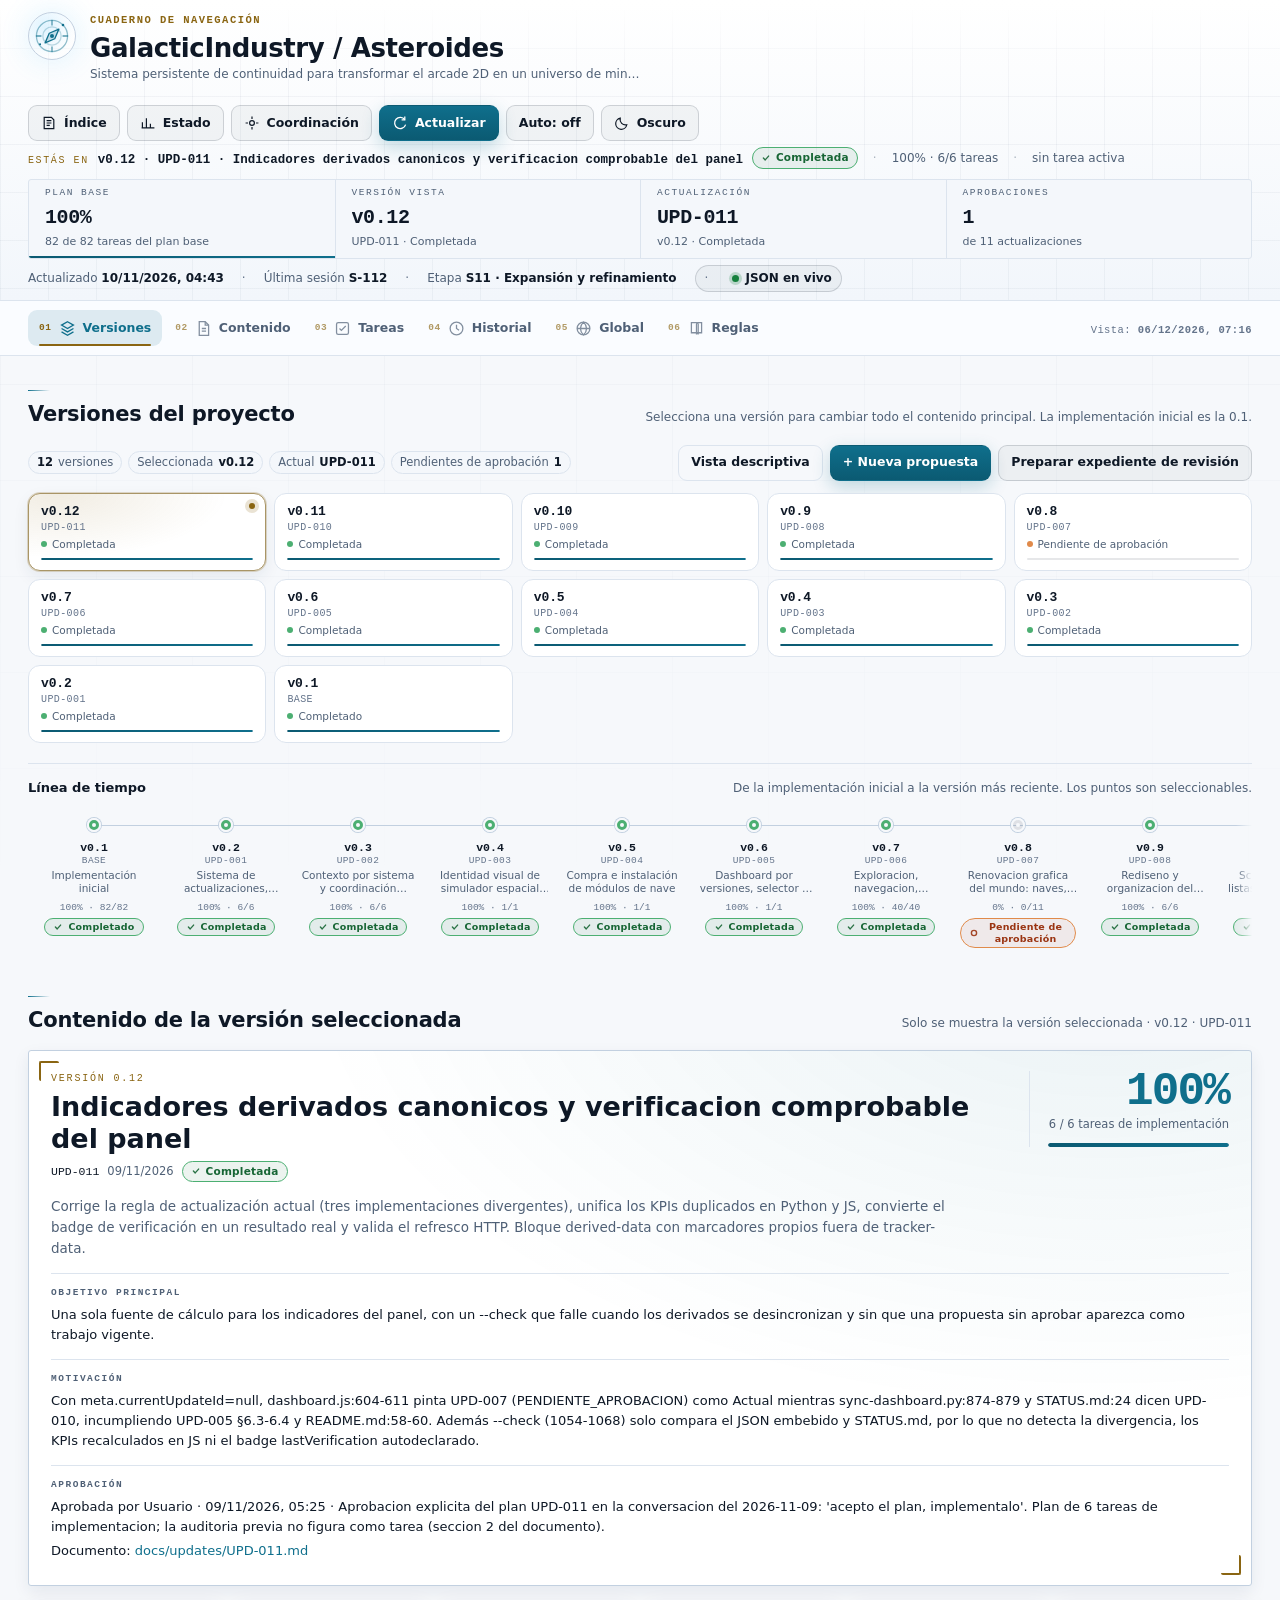
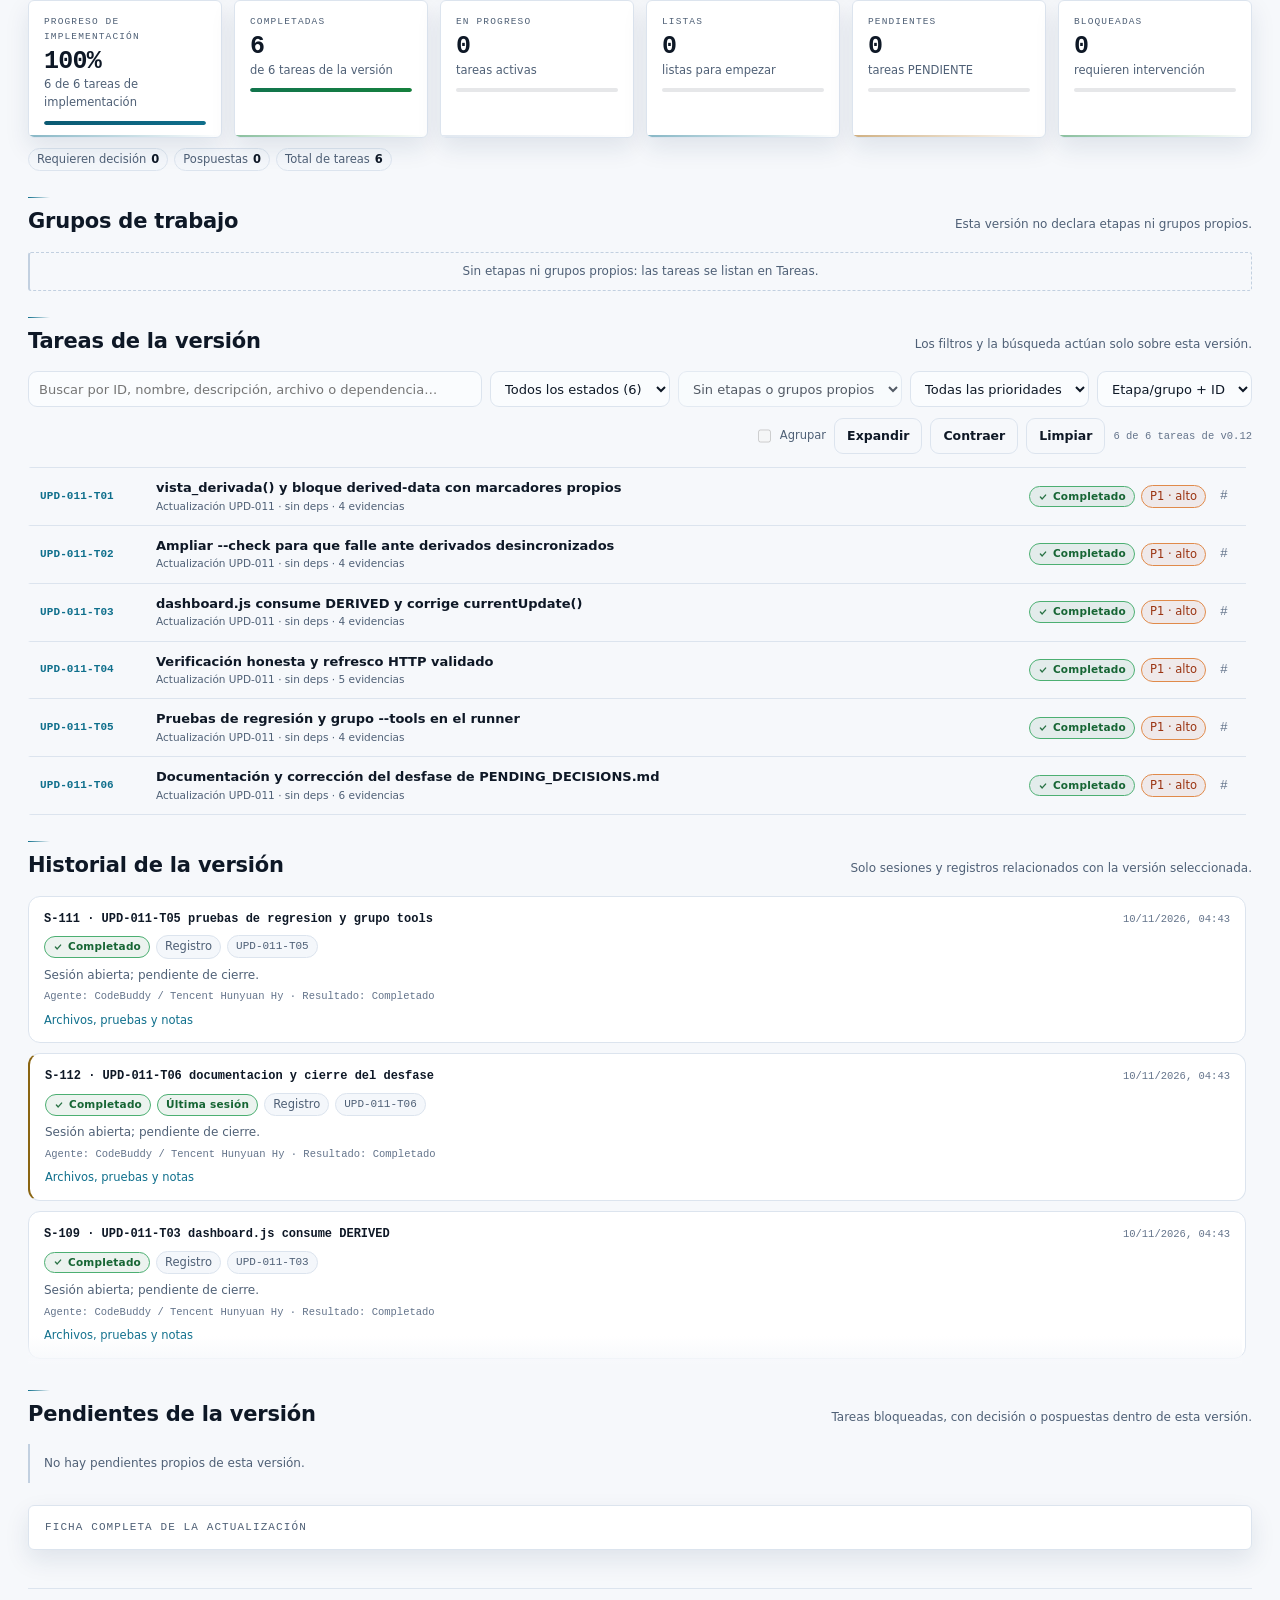
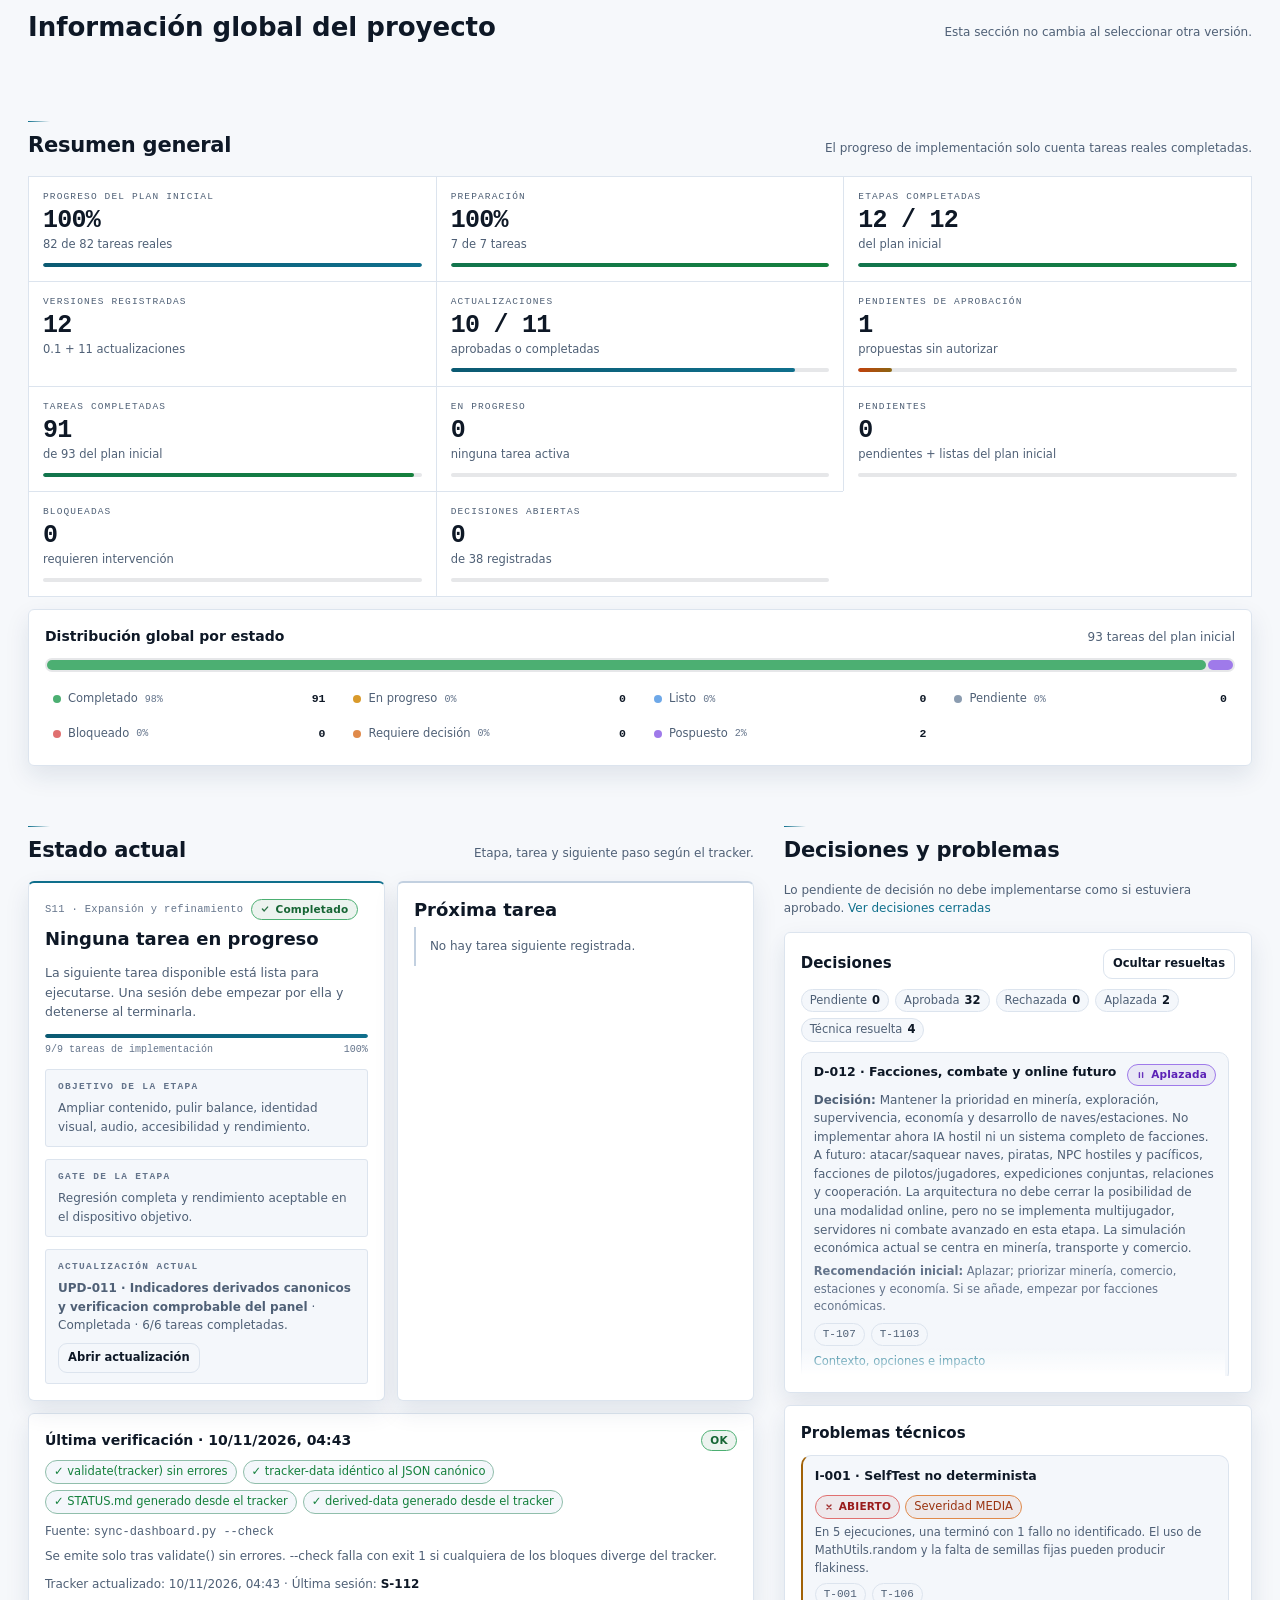
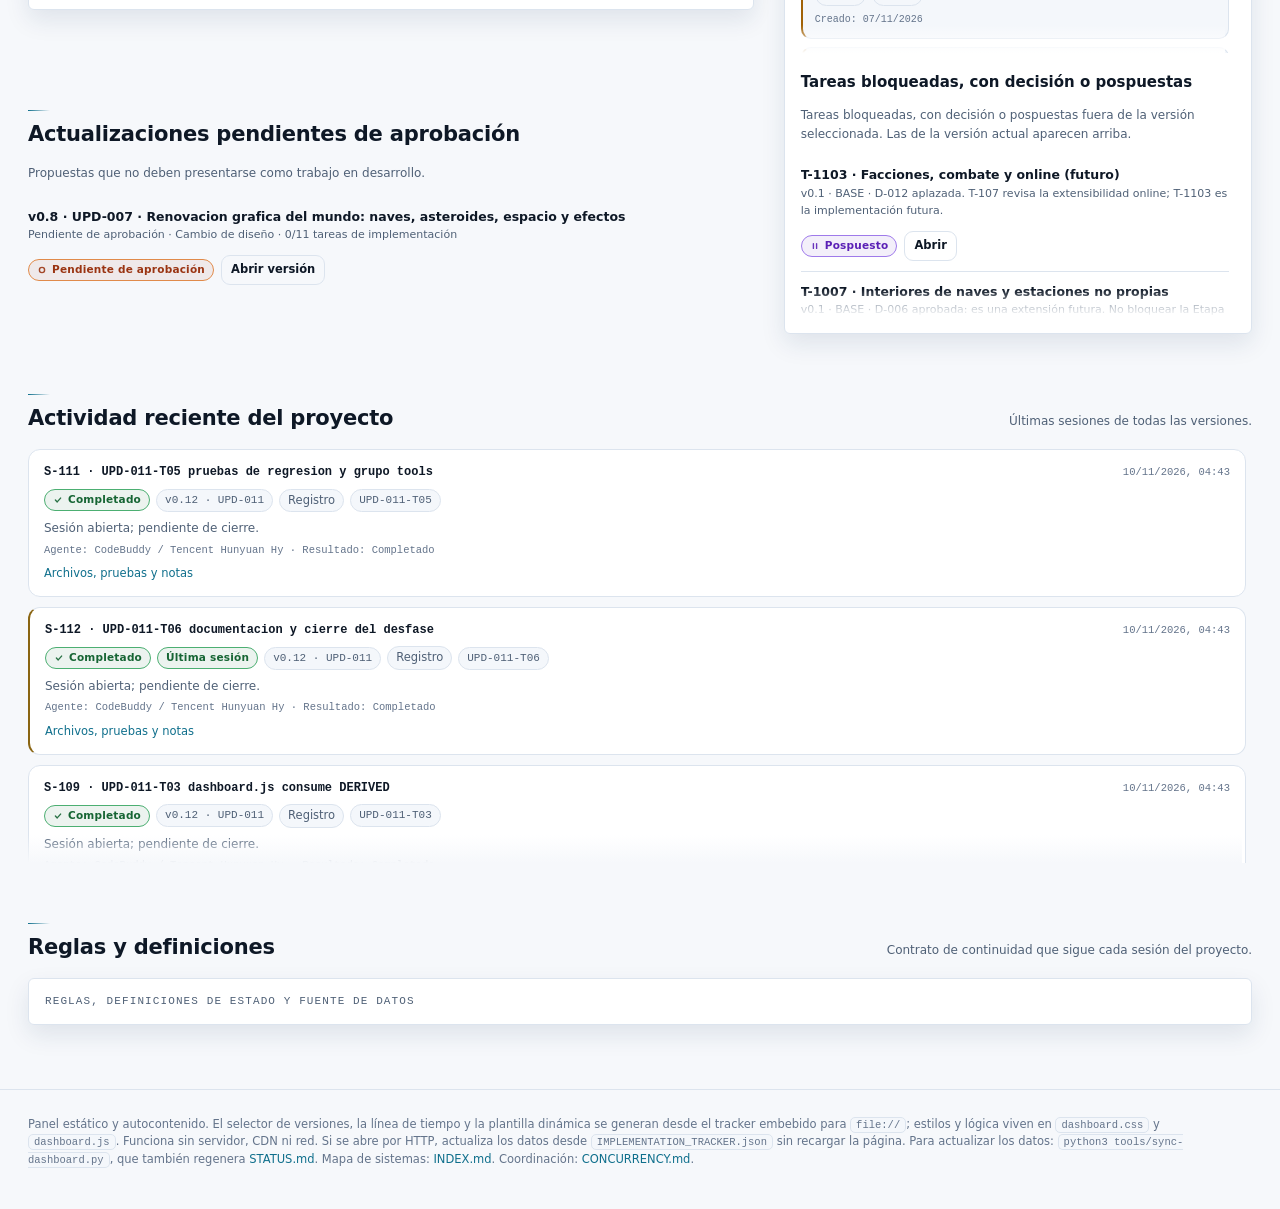
==== commit 99e52d58: "UPD-011: indicadores derivados canonicos y verificacion comprobable - sync-dashboard.py emite derive" ====
--- a/docs/dashboard/index.html
+++ b/docs/dashboard/index.html
@@ -435,8 +435,8 @@
     "project": "GalacticIndustry",
     "displayName": "GalacticIndustry / Asteroides",
     "description": "Sistema persistente de continuidad para transformar el arcade 2D en un universo de minería, supervivencia, comercio y estaciones.",
-    "lastUpdated": "2026-11-08T22:38:00-06:00",
-    "lastSessionId": "S-105",
+    "lastUpdated": "2026-11-10T12:43:32+08:00",
+    "lastSessionId": "S-112",
     "lastVerification": {
       "date": "2026-11-08T22:30:00-06:00",
       "result": "OK",
@@ -10611,6 +10611,109 @@
       "outcome": "Completado",
       "notes": "Continuacion de S-105 por OpenCode/DeepSeek V4.1 Flash. UPD-010 cerrada 6/6. UPD-007 sigue en PENDIENTE_APROBACION; no se toco src/. Sin commits.",
       "document": "docs/sessions/S-105.md"
+    },
+    {
+      "id": "S-106",
+      "date": "2026-11-09T13:09:06+08:00",
+      "agent": "CodeBuddy / Tencent Hunyuan Hy",
+      "title": "Propuesta UPD-011: indicadores derivados canonicos y verificacion comprobable",
+      "summary": "Sesión abierta; pendiente de cierre.",
+      "tasks": [],
+      "files": [],
+      "tests": [],
+      "outcome": "EN_PROGRESO",
+      "notes": "Actualización prevista: UPD-011.",
+      "document": "docs/sessions/S-106.md"
+    },
+    {
+      "id": "S-107",
+      "date": "2026-11-10T12:43:29+08:00",
+      "agent": "CodeBuddy / Tencent Hunyuan Hy",
+      "title": "UPD-011-T01 vista derivada y bloque derived-data",
+      "summary": "Sesión abierta; pendiente de cierre.",
+      "tasks": [
+        "UPD-011-T01"
+      ],
+      "files": [],
+      "tests": [],
+      "outcome": "Completado",
+      "notes": "Actualización prevista: UPD-011.",
+      "document": "docs/sessions/S-107.md"
+    },
+    {
+      "id": "S-108",
+      "date": "2026-11-10T12:43:30+08:00",
+      "agent": "CodeBuddy / Tencent Hunyuan Hy",
+      "title": "UPD-011-T02 check ampliado con fallo explicito",
+      "summary": "Sesión abierta; pendiente de cierre.",
+      "tasks": [
+        "UPD-011-T02"
+      ],
+      "files": [],
+      "tests": [],
+      "outcome": "Completado",
+      "notes": "Actualización prevista: UPD-011.",
+      "document": "docs/sessions/S-108.md"
+    },
+    {
+      "id": "S-109",
+      "date": "2026-11-10T12:43:31+08:00",
+      "agent": "CodeBuddy / Tencent Hunyuan Hy",
+      "title": "UPD-011-T03 dashboard.js consume DERIVED",
+      "summary": "Sesión abierta; pendiente de cierre.",
+      "tasks": [
+        "UPD-011-T03"
+      ],
+      "files": [],
+      "tests": [],
+      "outcome": "Completado",
+      "notes": "Actualización prevista: UPD-011.",
+      "document": "docs/sessions/S-109.md"
+    },
+    {
+      "id": "S-110",
+      "date": "2026-11-10T12:43:31+08:00",
+      "agent": "CodeBuddy / Tencent Hunyuan Hy",
+      "title": "UPD-011-T04 verificacion honesta y fetch validado",
+      "summary": "Sesión abierta; pendiente de cierre.",
+      "tasks": [
+        "UPD-011-T04"
+      ],
+      "files": [],
+      "tests": [],
+      "outcome": "Completado",
+      "notes": "Actualización prevista: UPD-011.",
+      "document": "docs/sessions/S-110.md"
+    },
+    {
+      "id": "S-111",
+      "date": "2026-11-10T12:43:32+08:00",
+      "agent": "CodeBuddy / Tencent Hunyuan Hy",
+      "title": "UPD-011-T05 pruebas de regresion y grupo tools",
+      "summary": "Sesión abierta; pendiente de cierre.",
+      "tasks": [
+        "UPD-011-T05"
+      ],
+      "files": [],
+      "tests": [],
+      "outcome": "Completado",
+      "notes": "Actualización prevista: UPD-011.",
+      "document": "docs/sessions/S-111.md"
+    },
+    {
+      "id": "S-112",
+      "date": "2026-11-10T12:43:32+08:00",
+      "agent": "CodeBuddy / Tencent Hunyuan Hy",
+      "title": "UPD-011-T06 documentacion y cierre del desfase",
+      "summary": "Sesión abierta; pendiente de cierre.",
+      "tasks": [
+        "UPD-011-T06"
+      ],
+      "files": [],
+      "tests": [],
+      "outcome": "Completado",
+      "notes": "Actualización prevista: UPD-011.",
+      "document": "docs/sessions/S-112.md"
     }
   ],
   "issues": [
@@ -17251,6 +17354,352 @@
         "UPD-010 COMPLETADA en S-105: cabecera de 242 px a 1440, sin desbordamiento en 1440/1024/768/390 y modales accesibles con foco atrapado y devuelto. Pruebas en verde.",
         "Contraste AA comprobado con los tokens reales: minimo 4.76 en tema claro (faint) y 5.83 en oscuro (faint); todos los textos de estado superan 6.2."
       ],
+      "implementationLog": [],
+      "reviewExports": []
+    },
+    {
+      "id": "UPD-011",
+      "displayVersion": "0.12",
+      "name": "Indicadores derivados canonicos y verificacion comprobable del panel",
+      "objective": "Una sola fuente de cálculo para los indicadores del panel, con un --check que falle cuando los derivados se desincronizan y sin que una propuesta sin aprobar aparezca como trabajo vigente.",
+      "status": "COMPLETADA",
+      "changeType": "CORRECCION",
+      "priority": "P1",
+      "createdAt": "2026-11-08T23:09:06-06:00",
+      "updatedAt": "2026-11-10T12:43:32+08:00",
+      "description": "Corrige la regla de actualización actual (tres implementaciones divergentes), unifica los KPIs duplicados en Python y JS, convierte el badge de verificación en un resultado real y valida el refresco HTTP. Bloque derived-data con marcadores propios fuera de tracker-data.",
+      "motivation": "Con meta.currentUpdateId=null, dashboard.js:604-611 pinta UPD-007 (PENDIENTE_APROBACION) como Actual mientras sync-dashboard.py:874-879 y STATUS.md:24 dicen UPD-010, incumpliendo UPD-005 §6.3-6.4 y README.md:58-60. Además --check (1054-1068) solo compara el JSON embebido y STATUS.md, por lo que no detecta la divergencia, los KPIs recalculados en JS ni el badge lastVerification autodeclarado.",
+      "affectedSystems": [
+        "SYS-CONTINUIDAD"
+      ],
+      "affectedFeatures": [
+        "F-CONTINUIDAD"
+      ],
+      "relatedStages": [],
+      "relatedTasks": [],
+      "relatedUpdates": [
+        "UPD-005",
+        "UPD-008",
+        "UPD-009",
+        "UPD-010"
+      ],
+      "dependencies": [],
+      "document": "docs/updates/UPD-011.md",
+      "approval": {
+        "required": true,
+        "status": "APROBADA",
+        "approvedBy": "Usuario",
+        "approvedAt": "2026-11-08T23:25:21-06:00",
+        "basis": "Aprobacion explicita del plan UPD-011 en la conversacion del 2026-11-09: 'acepto el plan, implementalo'. Plan de 6 tareas de implementacion; la auditoria previa no figura como tarea (seccion 2 del documento)."
+      },
+      "acceptanceCriteria": [
+        "Una sola regla de actualización actual, compartida por Python y JS, conforme a UPD-005 §6.3-6.4.",
+        "Ninguna propuesta no aprobada aparece como trabajo en desarrollo ni en top-update.",
+        "Panel, STATUS.md y derived-data muestran las mismas cifras con el mismo tracker.",
+        "--check falla con exit 1 si derived-data, tracker-data o STATUS.md divergen.",
+        "meta.lastVerification deja de ser un valor escrito a mano.",
+        "Un JSON servido por HTTP inválido o desincronizado no se aplica ni se marca ok.",
+        "file:// funciona sin servidor, CDN, red ni dependencias nuevas.",
+        "continuity_test.py, dashboard_versions_test.js/.py y --check en verde; --tools los ejecuta sin dispositivo.",
+        "Sin cambios en src/, assets/, res/, en tasks del plan base ni en estados de S-101.",
+        "Sin commits automáticos."
+      ],
+      "groups": [],
+      "tasks": [
+        {
+          "id": "UPD-011-T01",
+          "updateId": "UPD-011",
+          "title": "vista_derivada() y bloque derived-data con marcadores propios",
+          "description": "Un único cálculo en Python de progreso base, conteos por estado, progreso por actualización, regla de actualización actual, pendingApprovalCount y mapa id→displayVersion. Emitirlo en un bloque con marcadores DERIVED_START/DERIVED_END fuera de TRACKER_DATA_START/END, con su propio embedded_derived().",
+          "category": "implementation",
+          "priority": "P1",
+          "status": "COMPLETADO",
+          "countsForProgress": true,
+          "dependencies": [],
+          "relatedTaskIds": [],
+          "decisionIds": [],
+          "files": [],
+          "acceptanceCriteria": [
+            "sync-dashboard.py regenera sin tocar index.html fuera de los bloques"
+          ],
+          "tests": [
+            "sync-dashboard.py regenera sin tocar index.html fuera de los bloques",
+            "embedded_tracker() sigue devolviendo el tracker íntegro"
+          ],
+          "technicalNotes": "",
+          "executionLog": [
+            {
+              "sessionId": "S-107",
+              "date": "2026-11-10T12:43:29+08:00",
+              "agent": "CodeBuddy / Tencent Hunyuan Hy",
+              "status": "EN_PROGRESO",
+              "summary": "UPD-011-T01 reclamada por S-107 para UPD-011."
+            },
+            {
+              "sessionId": "S-107",
+              "date": "2026-11-10T12:43:30+08:00",
+              "agent": "CodeBuddy / Tencent Hunyuan Hy",
+              "status": "COMPLETADO",
+              "summary": "Se implemento vista_derivada(tracker) como unica fuente de calculo, con _clave_natural, _mapa_versiones, _clave_version, _actualizacion_actual y _version_por_defecto. Se anadieron los marcadores DERIVED_DATA_START/END fuera de TRACKER_DATA_START/END, derived_block(), embedded_derived() y sustitucion en sync(). STATUS.md y summary() dejaron de usar updates[-1]."
+            }
+          ],
+          "evidence": [
+            "tools/sync-dashboard.py: vista_derivada(), derived_block(), embedded_derived(), _mapa_versiones(), _actualizacion_actual(), _version_por_defecto().",
+            "docs/dashboard/index.html: bloque <script id=\"derived-data\"> entre DERIVED_DATA_START y DERIVED_DATA_END, fuera del bloque tracker-data.",
+            "El bloque es determinista: sin relojes ni marcas de ejecucion; dos sincronizaciones concurrentes producen el mismo JSON.",
+            "python3 tools/sync-dashboard.py --check -> exit 0; derived-data coincide con vista_derivada(tracker)."
+          ],
+          "createdAt": "2026-11-08T23:09:06-06:00",
+          "updatedAt": "2026-11-10T12:43:30+08:00",
+          "assignedSessionId": "S-107",
+          "assignedAt": "2026-11-10T12:43:29+08:00"
+        },
+        {
+          "id": "UPD-011-T02",
+          "updateId": "UPD-011",
+          "title": "Ampliar --check para que falle ante derivados desincronizados",
+          "description": "Comparar derived-data con vista_derivada(tracker), además de tracker-data y STATUS.md. Usar err() (fallo, exit 1), no warn(). No tocar la validación de stages[].taskCount, que sigue siendo aviso.",
+          "category": "implementation",
+          "priority": "P1",
+          "status": "COMPLETADO",
+          "countsForProgress": true,
+          "dependencies": [],
+          "relatedTaskIds": [],
+          "decisionIds": [],
+          "files": [],
+          "acceptanceCriteria": [
+            "Mutar un estado del tracker sin resincronizar produce exit 1"
+          ],
+          "tests": [
+            "Mutar un estado del tracker sin resincronizar produce exit 1",
+            "Borrar meta.currentUpdateId o un displayVersion produce exit 1"
+          ],
+          "technicalNotes": "",
+          "executionLog": [
+            {
+              "sessionId": "S-108",
+              "date": "2026-11-10T12:43:30+08:00",
+              "agent": "CodeBuddy / Tencent Hunyuan Hy",
+              "status": "EN_PROGRESO",
+              "summary": "UPD-011-T02 reclamada por S-108 para UPD-011."
+            },
+            {
+              "sessionId": "S-108",
+              "date": "2026-11-10T12:43:30+08:00",
+              "agent": "CodeBuddy / Tencent Hunyuan Hy",
+              "status": "COMPLETADO",
+              "summary": "sync(check_only) compara ahora tres artefactos: tracker-data contra el JSON canonico, derived-data contra vista_derivada(tracker) y STATUS.md contra status_markdown(tracker). Todas las divergencias usan err(), por lo que main() devuelve exit 1. Si faltan los marcadores derivados, --check falla y la sincronizacion normal los crea."
+            }
+          ],
+          "evidence": [
+            "tools/sync-dashboard.py: sync() usa err() para derived-data ausente, ilegible o divergente.",
+            "tools/tests/continuity_test.py test_q: manipular derived-data a mano hace fallar --check con exit 1.",
+            "tools/tests/continuity_test.py test_r: mutar estado de tarea, currentUpdateId o displayVersion sin resincronizar hace fallar --check.",
+            "python3 tools/sync-dashboard.py --check -> 'OK: tracker valido; tracker-data, derived-data y STATUS.md coinciden.'"
+          ],
+          "createdAt": "2026-11-08T23:09:06-06:00",
+          "updatedAt": "2026-11-10T12:43:30+08:00",
+          "assignedSessionId": "S-108",
+          "assignedAt": "2026-11-10T12:43:30+08:00"
+        },
+        {
+          "id": "UPD-011-T03",
+          "updateId": "UPD-011",
+          "title": "dashboard.js consume DERIVED y corrige currentUpdate()",
+          "description": "currentUpdate(), defaultVersionId(), taskProgress(), countsByStatus(), updateProgress() y fallbackDisplayVersion() leen los derivados. currentUpdate() se alinea con README.md:58-60 y deja de presentar una propuesta PENDIENTE_APROBACION como trabajo en desarrollo. Mantener el cálculo actual solo como fallback para HTML antiguo.",
+          "category": "implementation",
+          "priority": "P1",
+          "status": "COMPLETADO",
+          "countsForProgress": true,
+          "dependencies": [],
+          "relatedTaskIds": [],
+          "decisionIds": [],
+          "files": [],
+          "acceptanceCriteria": [
+            "KPIs del panel idénticos a STATUS.md con el mismo tracker"
+          ],
+          "tests": [
+            "KPIs del panel idénticos a STATUS.md con el mismo tracker",
+            "dashboard_versions_test.js pruebas 8 y 9 siguen en verde",
+            "UPD-007 no aparece en top-update ni en #current-main"
+          ],
+          "technicalNotes": "",
+          "executionLog": [
+            {
+              "sessionId": "S-109",
+              "date": "2026-11-10T12:43:31+08:00",
+              "agent": "CodeBuddy / Tencent Hunyuan Hy",
+              "status": "EN_PROGRESO",
+              "summary": "UPD-011-T03 reclamada por S-109 para UPD-011."
+            },
+            {
+              "sessionId": "S-109",
+              "date": "2026-11-10T12:43:31+08:00",
+              "agent": "CodeBuddy / Tencent Hunyuan Hy",
+              "status": "COMPLETADO",
+              "summary": "Se anadio leerDerivados() con validacion de origen y respaldo local para HTML antiguo. fallbackDisplayVersion, updateVersion, defaultVersionId, currentUpdate, updateProgress, taskProgress, prepProgress, countsByStatus, approvedUpdateCount y pendingApprovalCount leen los derivados. currentUpdate() se corrigio: excluye PROPUESTA, EN_REVISION y PENDIENTE_APROBACION del trabajo vigente, conforme a UPD-005 6.3-6.4."
+            }
+          ],
+          "evidence": [
+            "docs/dashboard/dashboard.js: DERIVED, leerDerivados(), currentUpdate() y 10 funciones de KPI con respaldo local.",
+            "tools/tests/dashboard_versions_test.js prueba 10: los KPIs cambian al alterar derived-data con el tracker intacto.",
+            "tools/tests/dashboard_versions_test.js: sin derived-data se conserva el calculo de respaldo; pruebas 1-9 siguen en verde.",
+            "node --check docs/dashboard/dashboard.js -> OK."
+          ],
+          "createdAt": "2026-11-08T23:09:06-06:00",
+          "updatedAt": "2026-11-10T12:43:31+08:00",
+          "assignedSessionId": "S-109",
+          "assignedAt": "2026-11-10T12:43:31+08:00"
+        },
+        {
+          "id": "UPD-011-T04",
+          "updateId": "UPD-011",
+          "title": "Verificación honesta y refresco HTTP validado",
+          "description": "El badge de verificación lee de DERIVED y deja de ser autodeclarado. El fetch por HTTP valida forma mínima (updates como lista, estados conocidos, meta.lastUpdated presente) y coherencia de lastUpdated con los embebidos; si no pasa, conserva los datos actuales e indica warn, nunca ok.",
+          "category": "implementation",
+          "priority": "P1",
+          "status": "COMPLETADO",
+          "countsForProgress": true,
+          "dependencies": [],
+          "relatedTaskIds": [],
+          "decisionIds": [],
+          "files": [],
+          "acceptanceCriteria": [
+            "JSON vivo inválido no se aplica y el panel conserva los embebidos"
+          ],
+          "tests": [
+            "JSON vivo inválido no se aplica y el panel conserva los embebidos",
+            "file:// sigue funcionando sin red"
+          ],
+          "technicalNotes": "",
+          "executionLog": [
+            {
+              "sessionId": "S-110",
+              "date": "2026-11-10T12:43:31+08:00",
+              "agent": "CodeBuddy / Tencent Hunyuan Hy",
+              "status": "EN_PROGRESO",
+              "summary": "UPD-011-T04 reclamada por S-110 para UPD-011."
+            },
+            {
+              "sessionId": "S-110",
+              "date": "2026-11-10T12:43:31+08:00",
+              "agent": "CodeBuddy / Tencent Hunyuan Hy",
+              "status": "COMPLETADO",
+              "summary": "renderVerification() lee DERIVED.verificacion en lugar de meta.lastVerification, que era un valor autodeclarado sin escritor. El bloque solo se emite tras validate() sin errores y enumera las comprobaciones reales de --check. refreshData() valida forma minima y que meta.lastUpdated coincida con derivadoDe; si no pasa, conserva los embebidos con indicador warn y nunca marca ok."
+            }
+          ],
+          "evidence": [
+            "docs/dashboard/dashboard.js: renderVerification(), formaTrackerValida(), derivadosCoherentes(), refreshData().",
+            "vista_derivada().verificacion incluye resultado, fecha del tracker, fuente, comprobaciones y nota; esta bajo --check.",
+            "El fetch no reimplementa validate() de Python: solo forma y coherencia de lastUpdated.",
+            "tools/tests/dashboard_versions_test.js prueba 10: el badge muestra el resultado de DERIVED, no el de meta.lastVerification.",
+            "file:// sigue sin fetch, sin red y sin dependencias nuevas."
+          ],
+          "createdAt": "2026-11-08T23:09:06-06:00",
+          "updatedAt": "2026-11-10T12:43:31+08:00",
+          "assignedSessionId": "S-110",
+          "assignedAt": "2026-11-10T12:43:31+08:00"
+        },
+        {
+          "id": "UPD-011-T05",
+          "updateId": "UPD-011",
+          "title": "Pruebas de regresión y grupo --tools en el runner",
+          "description": "Aserciones KPI↔DERIVED en dashboard_versions_test.js; casos de mutación en continuity_test.py que exijan fallo de --check; sustituir literales fijos por aserciones derivadas; añadir --tools a run-tests.sh para los cuatro comandos, sin build ni dispositivo Android.",
+          "category": "implementation",
+          "priority": "P1",
+          "status": "COMPLETADO",
+          "countsForProgress": true,
+          "dependencies": [],
+          "relatedTaskIds": [],
+          "decisionIds": [],
+          "files": [],
+          "acceptanceCriteria": [
+            "tools/run-tests.sh --tools en verde"
+          ],
+          "tests": [
+            "tools/run-tests.sh --tools en verde",
+            "--all sigue ejecutando solo las pruebas de dispositivo"
+          ],
+          "technicalNotes": "",
+          "executionLog": [
+            {
+              "sessionId": "S-111",
+              "date": "2026-11-10T12:43:32+08:00",
+              "agent": "CodeBuddy / Tencent Hunyuan Hy",
+              "status": "EN_PROGRESO",
+              "summary": "UPD-011-T05 reclamada por S-111 para UPD-011."
+            },
+            {
+              "sessionId": "S-111",
+              "date": "2026-11-10T12:43:32+08:00",
+              "agent": "CodeBuddy / Tencent Hunyuan Hy",
+              "status": "COMPLETADO",
+              "summary": "Se anadieron tres pruebas Python (derivados contra tracker, bloque manipulado y tracker mutado sin resincronizar), ocho aserciones JS sobre KPI, top-update y badge, el helper plain() para textContent, y el grupo --tools en run-tests.sh. --tools ejecuta los cuatro comandos sin dispositivo Android ni build y no forma parte de --all."
+            }
+          ],
+          "evidence": [
+            "tools/tests/continuity_test.py: test_p_derived_matches_tracker, test_q_check_fails_on_manipulated_derived, test_r_check_fails_on_stale_derived (20 pruebas).",
+            "tools/tests/dashboard_versions_test.js: BASE_DERIVED, options.derived, plain(), prueba 10 con 8 comprobaciones.",
+            "tools/run-tests.sh: --tools, uso y ayuda actualizados; bash -n OK.",
+            "tools/run-tests.sh --tools -> exit 0; --list/--all siguen sin incluir las pruebas de herramientas."
+          ],
+          "createdAt": "2026-11-08T23:09:06-06:00",
+          "updatedAt": "2026-11-10T12:43:32+08:00",
+          "assignedSessionId": "S-111",
+          "assignedAt": "2026-11-10T12:43:32+08:00"
+        },
+        {
+          "id": "UPD-011-T06",
+          "updateId": "UPD-011",
+          "title": "Documentación y corrección del desfase de PENDING_DECISIONS.md",
+          "description": "Actualizar docs/dashboard/README.md, docs/systems/continuity.md y la ficha continuity de docs/INDEX.md. Corregir docs/PENDING_DECISIONS.md para reflejar UPD-008/009/010 completadas y UPD-011 pendiente, dejando coherente el enlace de index.html:266.",
+          "category": "implementation",
+          "priority": "P1",
+          "status": "COMPLETADO",
+          "countsForProgress": true,
+          "dependencies": [],
+          "relatedTaskIds": [],
+          "decisionIds": [],
+          "files": [],
+          "acceptanceCriteria": [
+            "python3 tools/sync-dashboard.py --check"
+          ],
+          "tests": [
+            "python3 tools/sync-dashboard.py --check",
+            "El enlace del panel apunta a un resumen acorde con el tracker"
+          ],
+          "technicalNotes": "",
+          "executionLog": [
+            {
+              "sessionId": "S-112",
+              "date": "2026-11-10T12:43:32+08:00",
+              "agent": "CodeBuddy / Tencent Hunyuan Hy",
+              "status": "EN_PROGRESO",
+              "summary": "UPD-011-T06 reclamada por S-112 para UPD-011."
+            },
+            {
+              "sessionId": "S-112",
+              "date": "2026-11-10T12:43:32+08:00",
+              "agent": "CodeBuddy / Tencent Hunyuan Hy",
+              "status": "COMPLETADO",
+              "summary": "Se actualizaron dashboard/README.md (dos bloques, regla unica, badge y fetch), systems/continuity.md seccion 10 y tablas, INDEX.md (ficha y documento UPD-011), PENDING_DECISIONS.md (UPD-008/009/010 completadas, UPD-011 aprobada, UPD-007 aun pendiente) y UPD-011.md. Se cierra la actualizacion como COMPLETADA y se limpia meta.currentUpdateId."
+            }
+          ],
+          "evidence": [
+            "docs/dashboard/README.md: tabla de archivos, version 0.12, seccion Datos y Pruebas.",
+            "docs/systems/continuity.md: componentes, pruebas, problema conocido y seccion 10.",
+            "docs/INDEX.md: fila de Continuidad y enlace a updates/UPD-011.md.",
+            "docs/PENDING_DECISIONS.md: estado real del tracker sin afirmaciones obsoletas.",
+            "docs/updates/UPD-011.md: cabecera APROBADA y seccion 11 con el registro de implementacion.",
+            "python3 tools/sync-dashboard.py --check -> exit 0; enlace de index.html:266 coherente."
+          ],
+          "createdAt": "2026-11-08T23:09:06-06:00",
+          "updatedAt": "2026-11-10T12:43:32+08:00",
+          "assignedSessionId": "S-112",
+          "assignedAt": "2026-11-10T12:43:32+08:00"
+        }
+      ],
+      "observations": [],
       "implementationLog": [],
       "reviewExports": []
     }
@@ -17849,6 +18298,132 @@
 </script>
 <!-- TRACKER_DATA_END -->
 
+<!-- DERIVED_DATA_START -->
+<script id="derived-data" type="application/json">
+{
+  "actualizacionActual": "UPD-011",
+  "actualizacionesAprobadas": 10,
+  "aprobacionesPendientes": 1,
+  "conteosPorEstado": {
+    "COMPLETADO": 91,
+    "POSPUESTO": 2
+  },
+  "decisionesPendientes": [],
+  "derivadoDe": "2026-11-10T12:43:32+08:00",
+  "mapaVersiones": {
+    "UPD-001": "0.2",
+    "UPD-002": "0.3",
+    "UPD-003": "0.4",
+    "UPD-004": "0.5",
+    "UPD-005": "0.6",
+    "UPD-006": "0.7",
+    "UPD-007": "0.8",
+    "UPD-008": "0.9",
+    "UPD-009": "0.10",
+    "UPD-010": "0.11",
+    "UPD-011": "0.12"
+  },
+  "numeroActualizaciones": 11,
+  "numeroEtapas": 12,
+  "numeroTareas": 93,
+  "origen": "tools/sync-dashboard.py:vista_derivada",
+  "preparacion": {
+    "hechas": 7,
+    "porcentaje": 100,
+    "total": 7
+  },
+  "progresoBase": {
+    "hechas": 82,
+    "porcentaje": 100,
+    "total": 82
+  },
+  "progresoPorActualizacion": {
+    "UPD-001": {
+      "estado": "COMPLETADA",
+      "hechas": 6,
+      "porcentaje": 100,
+      "total": 6
+    },
+    "UPD-002": {
+      "estado": "COMPLETADA",
+      "hechas": 6,
+      "porcentaje": 100,
+      "total": 6
+    },
+    "UPD-003": {
+      "estado": "COMPLETADA",
+      "hechas": 1,
+      "porcentaje": 100,
+      "total": 1
+    },
+    "UPD-004": {
+      "estado": "COMPLETADA",
+      "hechas": 1,
+      "porcentaje": 100,
+      "total": 1
+    },
+    "UPD-005": {
+      "estado": "COMPLETADA",
+      "hechas": 1,
+      "porcentaje": 100,
+      "total": 1
+    },
+    "UPD-006": {
+      "estado": "COMPLETADA",
+      "hechas": 40,
+      "porcentaje": 100,
+      "total": 40
+    },
+    "UPD-007": {
+      "estado": "PENDIENTE_APROBACION",
+      "hechas": 0,
+      "porcentaje": 0,
+      "total": 11
+    },
+    "UPD-008": {
+      "estado": "COMPLETADA",
+      "hechas": 6,
+      "porcentaje": 100,
+      "total": 6
+    },
+    "UPD-009": {
+      "estado": "COMPLETADA",
+      "hechas": 1,
+      "porcentaje": 100,
+      "total": 1
+    },
+    "UPD-010": {
+      "estado": "COMPLETADA",
+      "hechas": 6,
+      "porcentaje": 100,
+      "total": 6
+    },
+    "UPD-011": {
+      "estado": "COMPLETADA",
+      "hechas": 6,
+      "porcentaje": 100,
+      "total": 6
+    }
+  },
+  "siguienteTarea": null,
+  "verificacion": {
+    "comprobaciones": [
+      "validate(tracker) sin errores",
+      "tracker-data idéntico al JSON canónico",
+      "STATUS.md generado desde el tracker",
+      "derived-data generado desde el tracker"
+    ],
+    "fecha": "2026-11-10T12:43:32+08:00",
+    "fuente": "sync-dashboard.py --check",
+    "nota": "Se emite solo tras validate() sin errores. --check falla con exit 1 si cualquiera de los bloques diverge del tracker.",
+    "resultado": "OK"
+  },
+  "version": 1,
+  "versionPorDefecto": "UPD-011"
+}
+</script>
+<!-- DERIVED_DATA_END -->
+
 <script src="dashboard.js"></script>
 </body>
 </html>
